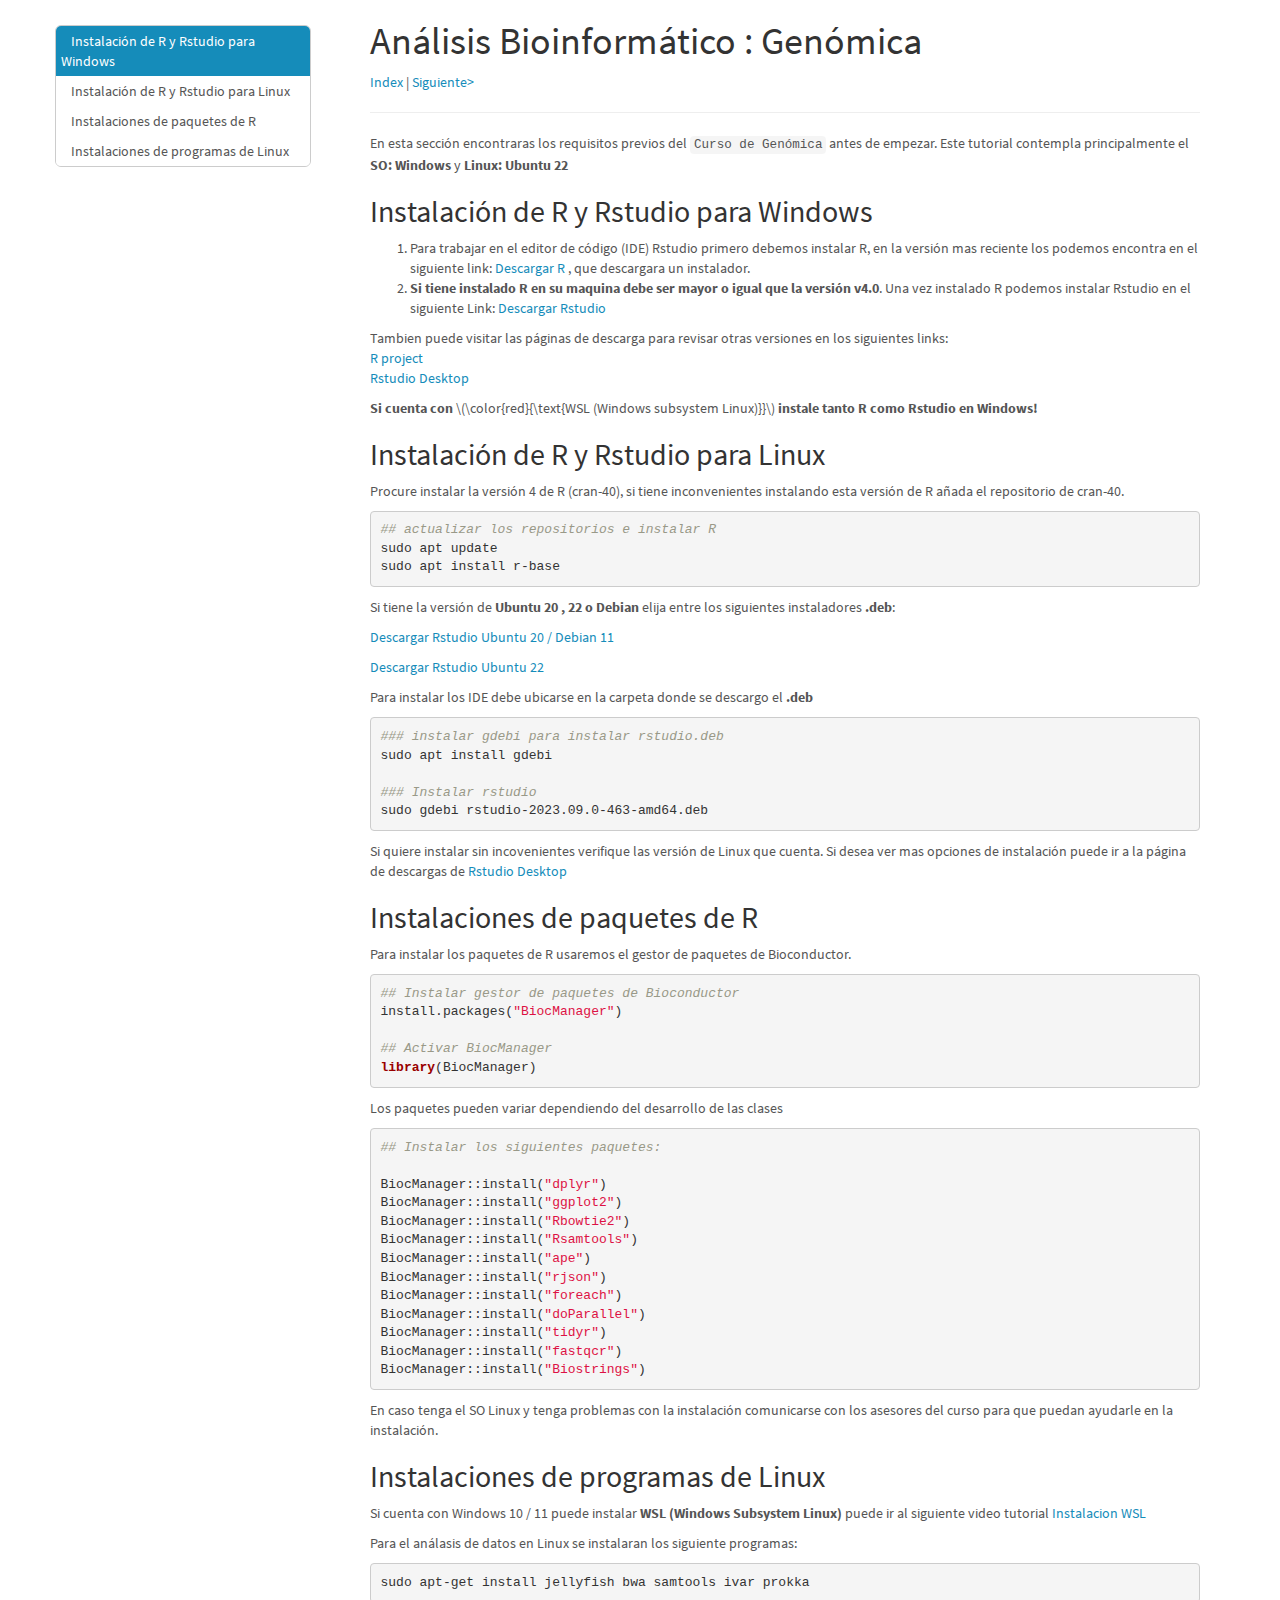
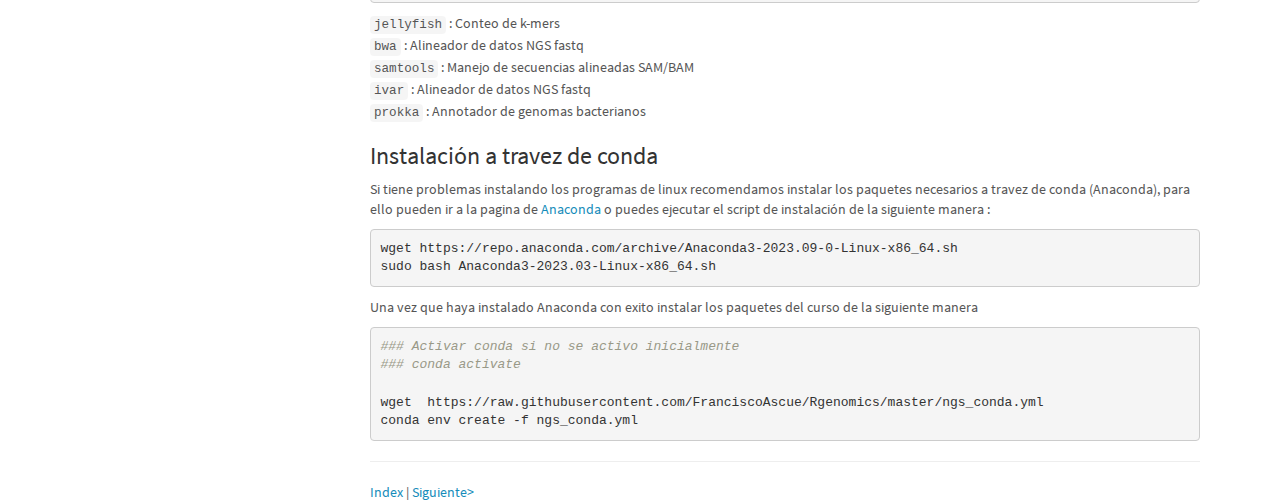
==== index.html @ 848f3425 "Add files via upload" ====
<!DOCTYPE html>

<html>

<head>

<meta charset="utf-8" />
<meta name="generator" content="pandoc" />
<meta http-equiv="X-UA-Compatible" content="IE=EDGE" />




<title>Análisis Bioinformático : Genómica</title>

<script>// Pandoc 2.9 adds attributes on both header and div. We remove the former (to
// be compatible with the behavior of Pandoc < 2.8).
document.addEventListener('DOMContentLoaded', function(e) {
  var hs = document.querySelectorAll("div.section[class*='level'] > :first-child");
  var i, h, a;
  for (i = 0; i < hs.length; i++) {
    h = hs[i];
    if (!/^h[1-6]$/i.test(h.tagName)) continue;  // it should be a header h1-h6
    a = h.attributes;
    while (a.length > 0) h.removeAttribute(a[0].name);
  }
});
</script>
<script>/*! jQuery v3.6.0 | (c) OpenJS Foundation and other contributors | jquery.org/license */
!function(e,t){"use strict";"object"==typeof module&&"object"==typeof module.exports?module.exports=e.document?t(e,!0):function(e){if(!e.document)throw new Error("jQuery requires a window with a document");return t(e)}:t(e)}("undefined"!=typeof window?window:this,function(C,e){"use strict";var t=[],r=Object.getPrototypeOf,s=t.slice,g=t.flat?function(e){return t.flat.call(e)}:function(e){return t.concat.apply([],e)},u=t.push,i=t.indexOf,n={},o=n.toString,v=n.hasOwnProperty,a=v.toString,l=a.call(Object),y={},m=function(e){return"function"==typeof e&&"number"!=typeof e.nodeType&&"function"!=typeof e.item},x=function(e){return null!=e&&e===e.window},E=C.document,c={type:!0,src:!0,nonce:!0,noModule:!0};function b(e,t,n){var r,i,o=(n=n||E).createElement("script");if(o.text=e,t)for(r in c)(i=t[r]||t.getAttribute&&t.getAttribute(r))&&o.setAttribute(r,i);n.head.appendChild(o).parentNode.removeChild(o)}function w(e){return null==e?e+"":"object"==typeof e||"function"==typeof e?n[o.call(e)]||"object":typeof e}var f="3.6.0",S=function(e,t){return new S.fn.init(e,t)};function p(e){var t=!!e&&"length"in e&&e.length,n=w(e);return!m(e)&&!x(e)&&("array"===n||0===t||"number"==typeof t&&0<t&&t-1 in e)}S.fn=S.prototype={jquery:f,constructor:S,length:0,toArray:function(){return s.call(this)},get:function(e){return null==e?s.call(this):e<0?this[e+this.length]:this[e]},pushStack:function(e){var t=S.merge(this.constructor(),e);return t.prevObject=this,t},each:function(e){return S.each(this,e)},map:function(n){return this.pushStack(S.map(this,function(e,t){return n.call(e,t,e)}))},slice:function(){return this.pushStack(s.apply(this,arguments))},first:function(){return this.eq(0)},last:function(){return this.eq(-1)},even:function(){return this.pushStack(S.grep(this,function(e,t){return(t+1)%2}))},odd:function(){return this.pushStack(S.grep(this,function(e,t){return t%2}))},eq:function(e){var t=this.length,n=+e+(e<0?t:0);return this.pushStack(0<=n&&n<t?[this[n]]:[])},end:function(){return this.prevObject||this.constructor()},push:u,sort:t.sort,splice:t.splice},S.extend=S.fn.extend=function(){var e,t,n,r,i,o,a=arguments[0]||{},s=1,u=arguments.length,l=!1;for("boolean"==typeof a&&(l=a,a=arguments[s]||{},s++),"object"==typeof a||m(a)||(a={}),s===u&&(a=this,s--);s<u;s++)if(null!=(e=arguments[s]))for(t in e)r=e[t],"__proto__"!==t&&a!==r&&(l&&r&&(S.isPlainObject(r)||(i=Array.isArray(r)))?(n=a[t],o=i&&!Array.isArray(n)?[]:i||S.isPlainObject(n)?n:{},i=!1,a[t]=S.extend(l,o,r)):void 0!==r&&(a[t]=r));return a},S.extend({expando:"jQuery"+(f+Math.random()).replace(/\D/g,""),isReady:!0,error:function(e){throw new Error(e)},noop:function(){},isPlainObject:function(e){var t,n;return!(!e||"[object Object]"!==o.call(e))&&(!(t=r(e))||"function"==typeof(n=v.call(t,"constructor")&&t.constructor)&&a.call(n)===l)},isEmptyObject:function(e){var t;for(t in e)return!1;return!0},globalEval:function(e,t,n){b(e,{nonce:t&&t.nonce},n)},each:function(e,t){var n,r=0;if(p(e)){for(n=e.length;r<n;r++)if(!1===t.call(e[r],r,e[r]))break}else for(r in e)if(!1===t.call(e[r],r,e[r]))break;return e},makeArray:function(e,t){var n=t||[];return null!=e&&(p(Object(e))?S.merge(n,"string"==typeof e?[e]:e):u.call(n,e)),n},inArray:function(e,t,n){return null==t?-1:i.call(t,e,n)},merge:function(e,t){for(var n=+t.length,r=0,i=e.length;r<n;r++)e[i++]=t[r];return e.length=i,e},grep:function(e,t,n){for(var r=[],i=0,o=e.length,a=!n;i<o;i++)!t(e[i],i)!==a&&r.push(e[i]);return r},map:function(e,t,n){var r,i,o=0,a=[];if(p(e))for(r=e.length;o<r;o++)null!=(i=t(e[o],o,n))&&a.push(i);else for(o in e)null!=(i=t(e[o],o,n))&&a.push(i);return g(a)},guid:1,support:y}),"function"==typeof Symbol&&(S.fn[Symbol.iterator]=t[Symbol.iterator]),S.each("Boolean Number String Function Array Date RegExp Object Error Symbol".split(" "),function(e,t){n["[object "+t+"]"]=t.toLowerCase()});var d=function(n){var e,d,b,o,i,h,f,g,w,u,l,T,C,a,E,v,s,c,y,S="sizzle"+1*new Date,p=n.document,k=0,r=0,m=ue(),x=ue(),A=ue(),N=ue(),j=function(e,t){return e===t&&(l=!0),0},D={}.hasOwnProperty,t=[],q=t.pop,L=t.push,H=t.push,O=t.slice,P=function(e,t){for(var n=0,r=e.length;n<r;n++)if(e[n]===t)return n;return-1},R="checked|selected|async|autofocus|autoplay|controls|defer|disabled|hidden|ismap|loop|multiple|open|readonly|required|scoped",M="[\\x20\\t\\r\\n\\f]",I="(?:\\\\[\\da-fA-F]{1,6}"+M+"?|\\\\[^\\r\\n\\f]|[\\w-]|[^\0-\\x7f])+",W="\\["+M+"*("+I+")(?:"+M+"*([*^$|!~]?=)"+M+"*(?:'((?:\\\\.|[^\\\\'])*)'|\"((?:\\\\.|[^\\\\\"])*)\"|("+I+"))|)"+M+"*\\]",F=":("+I+")(?:\\((('((?:\\\\.|[^\\\\'])*)'|\"((?:\\\\.|[^\\\\\"])*)\")|((?:\\\\.|[^\\\\()[\\]]|"+W+")*)|.*)\\)|)",B=new RegExp(M+"+","g"),$=new RegExp("^"+M+"+|((?:^|[^\\\\])(?:\\\\.)*)"+M+"+$","g"),_=new RegExp("^"+M+"*,"+M+"*"),z=new RegExp("^"+M+"*([>+~]|"+M+")"+M+"*"),U=new RegExp(M+"|>"),X=new RegExp(F),V=new RegExp("^"+I+"$"),G={ID:new RegExp("^#("+I+")"),CLASS:new RegExp("^\\.("+I+")"),TAG:new RegExp("^("+I+"|[*])"),ATTR:new RegExp("^"+W),PSEUDO:new RegExp("^"+F),CHILD:new RegExp("^:(only|first|last|nth|nth-last)-(child|of-type)(?:\\("+M+"*(even|odd|(([+-]|)(\\d*)n|)"+M+"*(?:([+-]|)"+M+"*(\\d+)|))"+M+"*\\)|)","i"),bool:new RegExp("^(?:"+R+")$","i"),needsContext:new RegExp("^"+M+"*[>+~]|:(even|odd|eq|gt|lt|nth|first|last)(?:\\("+M+"*((?:-\\d)?\\d*)"+M+"*\\)|)(?=[^-]|$)","i")},Y=/HTML$/i,Q=/^(?:input|select|textarea|button)$/i,J=/^h\d$/i,K=/^[^{]+\{\s*\[native \w/,Z=/^(?:#([\w-]+)|(\w+)|\.([\w-]+))$/,ee=/[+~]/,te=new RegExp("\\\\[\\da-fA-F]{1,6}"+M+"?|\\\\([^\\r\\n\\f])","g"),ne=function(e,t){var n="0x"+e.slice(1)-65536;return t||(n<0?String.fromCharCode(n+65536):String.fromCharCode(n>>10|55296,1023&n|56320))},re=/([\0-\x1f\x7f]|^-?\d)|^-$|[^\0-\x1f\x7f-\uFFFF\w-]/g,ie=function(e,t){return t?"\0"===e?"\ufffd":e.slice(0,-1)+"\\"+e.charCodeAt(e.length-1).toString(16)+" ":"\\"+e},oe=function(){T()},ae=be(function(e){return!0===e.disabled&&"fieldset"===e.nodeName.toLowerCase()},{dir:"parentNode",next:"legend"});try{H.apply(t=O.call(p.childNodes),p.childNodes),t[p.childNodes.length].nodeType}catch(e){H={apply:t.length?function(e,t){L.apply(e,O.call(t))}:function(e,t){var n=e.length,r=0;while(e[n++]=t[r++]);e.length=n-1}}}function se(t,e,n,r){var i,o,a,s,u,l,c,f=e&&e.ownerDocument,p=e?e.nodeType:9;if(n=n||[],"string"!=typeof t||!t||1!==p&&9!==p&&11!==p)return n;if(!r&&(T(e),e=e||C,E)){if(11!==p&&(u=Z.exec(t)))if(i=u[1]){if(9===p){if(!(a=e.getElementById(i)))return n;if(a.id===i)return n.push(a),n}else if(f&&(a=f.getElementById(i))&&y(e,a)&&a.id===i)return n.push(a),n}else{if(u[2])return H.apply(n,e.getElementsByTagName(t)),n;if((i=u[3])&&d.getElementsByClassName&&e.getElementsByClassName)return H.apply(n,e.getElementsByClassName(i)),n}if(d.qsa&&!N[t+" "]&&(!v||!v.test(t))&&(1!==p||"object"!==e.nodeName.toLowerCase())){if(c=t,f=e,1===p&&(U.test(t)||z.test(t))){(f=ee.test(t)&&ye(e.parentNode)||e)===e&&d.scope||((s=e.getAttribute("id"))?s=s.replace(re,ie):e.setAttribute("id",s=S)),o=(l=h(t)).length;while(o--)l[o]=(s?"#"+s:":scope")+" "+xe(l[o]);c=l.join(",")}try{return H.apply(n,f.querySelectorAll(c)),n}catch(e){N(t,!0)}finally{s===S&&e.removeAttribute("id")}}}return g(t.replace($,"$1"),e,n,r)}function ue(){var r=[];return function e(t,n){return r.push(t+" ")>b.cacheLength&&delete e[r.shift()],e[t+" "]=n}}function le(e){return e[S]=!0,e}function ce(e){var t=C.createElement("fieldset");try{return!!e(t)}catch(e){return!1}finally{t.parentNode&&t.parentNode.removeChild(t),t=null}}function fe(e,t){var n=e.split("|"),r=n.length;while(r--)b.attrHandle[n[r]]=t}function pe(e,t){var n=t&&e,r=n&&1===e.nodeType&&1===t.nodeType&&e.sourceIndex-t.sourceIndex;if(r)return r;if(n)while(n=n.nextSibling)if(n===t)return-1;return e?1:-1}function de(t){return function(e){return"input"===e.nodeName.toLowerCase()&&e.type===t}}function he(n){return function(e){var t=e.nodeName.toLowerCase();return("input"===t||"button"===t)&&e.type===n}}function ge(t){return function(e){return"form"in e?e.parentNode&&!1===e.disabled?"label"in e?"label"in e.parentNode?e.parentNode.disabled===t:e.disabled===t:e.isDisabled===t||e.isDisabled!==!t&&ae(e)===t:e.disabled===t:"label"in e&&e.disabled===t}}function ve(a){return le(function(o){return o=+o,le(function(e,t){var n,r=a([],e.length,o),i=r.length;while(i--)e[n=r[i]]&&(e[n]=!(t[n]=e[n]))})})}function ye(e){return e&&"undefined"!=typeof e.getElementsByTagName&&e}for(e in d=se.support={},i=se.isXML=function(e){var t=e&&e.namespaceURI,n=e&&(e.ownerDocument||e).documentElement;return!Y.test(t||n&&n.nodeName||"HTML")},T=se.setDocument=function(e){var t,n,r=e?e.ownerDocument||e:p;return r!=C&&9===r.nodeType&&r.documentElement&&(a=(C=r).documentElement,E=!i(C),p!=C&&(n=C.defaultView)&&n.top!==n&&(n.addEventListener?n.addEventListener("unload",oe,!1):n.attachEvent&&n.attachEvent("onunload",oe)),d.scope=ce(function(e){return a.appendChild(e).appendChild(C.createElement("div")),"undefined"!=typeof e.querySelectorAll&&!e.querySelectorAll(":scope fieldset div").length}),d.attributes=ce(function(e){return e.className="i",!e.getAttribute("className")}),d.getElementsByTagName=ce(function(e){return e.appendChild(C.createComment("")),!e.getElementsByTagName("*").length}),d.getElementsByClassName=K.test(C.getElementsByClassName),d.getById=ce(function(e){return a.appendChild(e).id=S,!C.getElementsByName||!C.getElementsByName(S).length}),d.getById?(b.filter.ID=function(e){var t=e.replace(te,ne);return function(e){return e.getAttribute("id")===t}},b.find.ID=function(e,t){if("undefined"!=typeof t.getElementById&&E){var n=t.getElementById(e);return n?[n]:[]}}):(b.filter.ID=function(e){var n=e.replace(te,ne);return function(e){var t="undefined"!=typeof e.getAttributeNode&&e.getAttributeNode("id");return t&&t.value===n}},b.find.ID=function(e,t){if("undefined"!=typeof t.getElementById&&E){var n,r,i,o=t.getElementById(e);if(o){if((n=o.getAttributeNode("id"))&&n.value===e)return[o];i=t.getElementsByName(e),r=0;while(o=i[r++])if((n=o.getAttributeNode("id"))&&n.value===e)return[o]}return[]}}),b.find.TAG=d.getElementsByTagName?function(e,t){return"undefined"!=typeof t.getElementsByTagName?t.getElementsByTagName(e):d.qsa?t.querySelectorAll(e):void 0}:function(e,t){var n,r=[],i=0,o=t.getElementsByTagName(e);if("*"===e){while(n=o[i++])1===n.nodeType&&r.push(n);return r}return o},b.find.CLASS=d.getElementsByClassName&&function(e,t){if("undefined"!=typeof t.getElementsByClassName&&E)return t.getElementsByClassName(e)},s=[],v=[],(d.qsa=K.test(C.querySelectorAll))&&(ce(function(e){var t;a.appendChild(e).innerHTML="<a id='"+S+"'></a><select id='"+S+"-\r\\' msallowcapture=''><option selected=''></option></select>",e.querySelectorAll("[msallowcapture^='']").length&&v.push("[*^$]="+M+"*(?:''|\"\")"),e.querySelectorAll("[selected]").length||v.push("\\["+M+"*(?:value|"+R+")"),e.querySelectorAll("[id~="+S+"-]").length||v.push("~="),(t=C.createElement("input")).setAttribute("name",""),e.appendChild(t),e.querySelectorAll("[name='']").length||v.push("\\["+M+"*name"+M+"*="+M+"*(?:''|\"\")"),e.querySelectorAll(":checked").length||v.push(":checked"),e.querySelectorAll("a#"+S+"+*").length||v.push(".#.+[+~]"),e.querySelectorAll("\\\f"),v.push("[\\r\\n\\f]")}),ce(function(e){e.innerHTML="<a href='' disabled='disabled'></a><select disabled='disabled'><option/></select>";var t=C.createElement("input");t.setAttribute("type","hidden"),e.appendChild(t).setAttribute("name","D"),e.querySelectorAll("[name=d]").length&&v.push("name"+M+"*[*^$|!~]?="),2!==e.querySelectorAll(":enabled").length&&v.push(":enabled",":disabled"),a.appendChild(e).disabled=!0,2!==e.querySelectorAll(":disabled").length&&v.push(":enabled",":disabled"),e.querySelectorAll("*,:x"),v.push(",.*:")})),(d.matchesSelector=K.test(c=a.matches||a.webkitMatchesSelector||a.mozMatchesSelector||a.oMatchesSelector||a.msMatchesSelector))&&ce(function(e){d.disconnectedMatch=c.call(e,"*"),c.call(e,"[s!='']:x"),s.push("!=",F)}),v=v.length&&new RegExp(v.join("|")),s=s.length&&new RegExp(s.join("|")),t=K.test(a.compareDocumentPosition),y=t||K.test(a.contains)?function(e,t){var n=9===e.nodeType?e.documentElement:e,r=t&&t.parentNode;return e===r||!(!r||1!==r.nodeType||!(n.contains?n.contains(r):e.compareDocumentPosition&&16&e.compareDocumentPosition(r)))}:function(e,t){if(t)while(t=t.parentNode)if(t===e)return!0;return!1},j=t?function(e,t){if(e===t)return l=!0,0;var n=!e.compareDocumentPosition-!t.compareDocumentPosition;return n||(1&(n=(e.ownerDocument||e)==(t.ownerDocument||t)?e.compareDocumentPosition(t):1)||!d.sortDetached&&t.compareDocumentPosition(e)===n?e==C||e.ownerDocument==p&&y(p,e)?-1:t==C||t.ownerDocument==p&&y(p,t)?1:u?P(u,e)-P(u,t):0:4&n?-1:1)}:function(e,t){if(e===t)return l=!0,0;var n,r=0,i=e.parentNode,o=t.parentNode,a=[e],s=[t];if(!i||!o)return e==C?-1:t==C?1:i?-1:o?1:u?P(u,e)-P(u,t):0;if(i===o)return pe(e,t);n=e;while(n=n.parentNode)a.unshift(n);n=t;while(n=n.parentNode)s.unshift(n);while(a[r]===s[r])r++;return r?pe(a[r],s[r]):a[r]==p?-1:s[r]==p?1:0}),C},se.matches=function(e,t){return se(e,null,null,t)},se.matchesSelector=function(e,t){if(T(e),d.matchesSelector&&E&&!N[t+" "]&&(!s||!s.test(t))&&(!v||!v.test(t)))try{var n=c.call(e,t);if(n||d.disconnectedMatch||e.document&&11!==e.document.nodeType)return n}catch(e){N(t,!0)}return 0<se(t,C,null,[e]).length},se.contains=function(e,t){return(e.ownerDocument||e)!=C&&T(e),y(e,t)},se.attr=function(e,t){(e.ownerDocument||e)!=C&&T(e);var n=b.attrHandle[t.toLowerCase()],r=n&&D.call(b.attrHandle,t.toLowerCase())?n(e,t,!E):void 0;return void 0!==r?r:d.attributes||!E?e.getAttribute(t):(r=e.getAttributeNode(t))&&r.specified?r.value:null},se.escape=function(e){return(e+"").replace(re,ie)},se.error=function(e){throw new Error("Syntax error, unrecognized expression: "+e)},se.uniqueSort=function(e){var t,n=[],r=0,i=0;if(l=!d.detectDuplicates,u=!d.sortStable&&e.slice(0),e.sort(j),l){while(t=e[i++])t===e[i]&&(r=n.push(i));while(r--)e.splice(n[r],1)}return u=null,e},o=se.getText=function(e){var t,n="",r=0,i=e.nodeType;if(i){if(1===i||9===i||11===i){if("string"==typeof e.textContent)return e.textContent;for(e=e.firstChild;e;e=e.nextSibling)n+=o(e)}else if(3===i||4===i)return e.nodeValue}else while(t=e[r++])n+=o(t);return n},(b=se.selectors={cacheLength:50,createPseudo:le,match:G,attrHandle:{},find:{},relative:{">":{dir:"parentNode",first:!0}," ":{dir:"parentNode"},"+":{dir:"previousSibling",first:!0},"~":{dir:"previousSibling"}},preFilter:{ATTR:function(e){return e[1]=e[1].replace(te,ne),e[3]=(e[3]||e[4]||e[5]||"").replace(te,ne),"~="===e[2]&&(e[3]=" "+e[3]+" "),e.slice(0,4)},CHILD:function(e){return e[1]=e[1].toLowerCase(),"nth"===e[1].slice(0,3)?(e[3]||se.error(e[0]),e[4]=+(e[4]?e[5]+(e[6]||1):2*("even"===e[3]||"odd"===e[3])),e[5]=+(e[7]+e[8]||"odd"===e[3])):e[3]&&se.error(e[0]),e},PSEUDO:function(e){var t,n=!e[6]&&e[2];return G.CHILD.test(e[0])?null:(e[3]?e[2]=e[4]||e[5]||"":n&&X.test(n)&&(t=h(n,!0))&&(t=n.indexOf(")",n.length-t)-n.length)&&(e[0]=e[0].slice(0,t),e[2]=n.slice(0,t)),e.slice(0,3))}},filter:{TAG:function(e){var t=e.replace(te,ne).toLowerCase();return"*"===e?function(){return!0}:function(e){return e.nodeName&&e.nodeName.toLowerCase()===t}},CLASS:function(e){var t=m[e+" "];return t||(t=new RegExp("(^|"+M+")"+e+"("+M+"|$)"))&&m(e,function(e){return t.test("string"==typeof e.className&&e.className||"undefined"!=typeof e.getAttribute&&e.getAttribute("class")||"")})},ATTR:function(n,r,i){return function(e){var t=se.attr(e,n);return null==t?"!="===r:!r||(t+="","="===r?t===i:"!="===r?t!==i:"^="===r?i&&0===t.indexOf(i):"*="===r?i&&-1<t.indexOf(i):"$="===r?i&&t.slice(-i.length)===i:"~="===r?-1<(" "+t.replace(B," ")+" ").indexOf(i):"|="===r&&(t===i||t.slice(0,i.length+1)===i+"-"))}},CHILD:function(h,e,t,g,v){var y="nth"!==h.slice(0,3),m="last"!==h.slice(-4),x="of-type"===e;return 1===g&&0===v?function(e){return!!e.parentNode}:function(e,t,n){var r,i,o,a,s,u,l=y!==m?"nextSibling":"previousSibling",c=e.parentNode,f=x&&e.nodeName.toLowerCase(),p=!n&&!x,d=!1;if(c){if(y){while(l){a=e;while(a=a[l])if(x?a.nodeName.toLowerCase()===f:1===a.nodeType)return!1;u=l="only"===h&&!u&&"nextSibling"}return!0}if(u=[m?c.firstChild:c.lastChild],m&&p){d=(s=(r=(i=(o=(a=c)[S]||(a[S]={}))[a.uniqueID]||(o[a.uniqueID]={}))[h]||[])[0]===k&&r[1])&&r[2],a=s&&c.childNodes[s];while(a=++s&&a&&a[l]||(d=s=0)||u.pop())if(1===a.nodeType&&++d&&a===e){i[h]=[k,s,d];break}}else if(p&&(d=s=(r=(i=(o=(a=e)[S]||(a[S]={}))[a.uniqueID]||(o[a.uniqueID]={}))[h]||[])[0]===k&&r[1]),!1===d)while(a=++s&&a&&a[l]||(d=s=0)||u.pop())if((x?a.nodeName.toLowerCase()===f:1===a.nodeType)&&++d&&(p&&((i=(o=a[S]||(a[S]={}))[a.uniqueID]||(o[a.uniqueID]={}))[h]=[k,d]),a===e))break;return(d-=v)===g||d%g==0&&0<=d/g}}},PSEUDO:function(e,o){var t,a=b.pseudos[e]||b.setFilters[e.toLowerCase()]||se.error("unsupported pseudo: "+e);return a[S]?a(o):1<a.length?(t=[e,e,"",o],b.setFilters.hasOwnProperty(e.toLowerCase())?le(function(e,t){var n,r=a(e,o),i=r.length;while(i--)e[n=P(e,r[i])]=!(t[n]=r[i])}):function(e){return a(e,0,t)}):a}},pseudos:{not:le(function(e){var r=[],i=[],s=f(e.replace($,"$1"));return s[S]?le(function(e,t,n,r){var i,o=s(e,null,r,[]),a=e.length;while(a--)(i=o[a])&&(e[a]=!(t[a]=i))}):function(e,t,n){return r[0]=e,s(r,null,n,i),r[0]=null,!i.pop()}}),has:le(function(t){return function(e){return 0<se(t,e).length}}),contains:le(function(t){return t=t.replace(te,ne),function(e){return-1<(e.textContent||o(e)).indexOf(t)}}),lang:le(function(n){return V.test(n||"")||se.error("unsupported lang: "+n),n=n.replace(te,ne).toLowerCase(),function(e){var t;do{if(t=E?e.lang:e.getAttribute("xml:lang")||e.getAttribute("lang"))return(t=t.toLowerCase())===n||0===t.indexOf(n+"-")}while((e=e.parentNode)&&1===e.nodeType);return!1}}),target:function(e){var t=n.location&&n.location.hash;return t&&t.slice(1)===e.id},root:function(e){return e===a},focus:function(e){return e===C.activeElement&&(!C.hasFocus||C.hasFocus())&&!!(e.type||e.href||~e.tabIndex)},enabled:ge(!1),disabled:ge(!0),checked:function(e){var t=e.nodeName.toLowerCase();return"input"===t&&!!e.checked||"option"===t&&!!e.selected},selected:function(e){return e.parentNode&&e.parentNode.selectedIndex,!0===e.selected},empty:function(e){for(e=e.firstChild;e;e=e.nextSibling)if(e.nodeType<6)return!1;return!0},parent:function(e){return!b.pseudos.empty(e)},header:function(e){return J.test(e.nodeName)},input:function(e){return Q.test(e.nodeName)},button:function(e){var t=e.nodeName.toLowerCase();return"input"===t&&"button"===e.type||"button"===t},text:function(e){var t;return"input"===e.nodeName.toLowerCase()&&"text"===e.type&&(null==(t=e.getAttribute("type"))||"text"===t.toLowerCase())},first:ve(function(){return[0]}),last:ve(function(e,t){return[t-1]}),eq:ve(function(e,t,n){return[n<0?n+t:n]}),even:ve(function(e,t){for(var n=0;n<t;n+=2)e.push(n);return e}),odd:ve(function(e,t){for(var n=1;n<t;n+=2)e.push(n);return e}),lt:ve(function(e,t,n){for(var r=n<0?n+t:t<n?t:n;0<=--r;)e.push(r);return e}),gt:ve(function(e,t,n){for(var r=n<0?n+t:n;++r<t;)e.push(r);return e})}}).pseudos.nth=b.pseudos.eq,{radio:!0,checkbox:!0,file:!0,password:!0,image:!0})b.pseudos[e]=de(e);for(e in{submit:!0,reset:!0})b.pseudos[e]=he(e);function me(){}function xe(e){for(var t=0,n=e.length,r="";t<n;t++)r+=e[t].value;return r}function be(s,e,t){var u=e.dir,l=e.next,c=l||u,f=t&&"parentNode"===c,p=r++;return e.first?function(e,t,n){while(e=e[u])if(1===e.nodeType||f)return s(e,t,n);return!1}:function(e,t,n){var r,i,o,a=[k,p];if(n){while(e=e[u])if((1===e.nodeType||f)&&s(e,t,n))return!0}else while(e=e[u])if(1===e.nodeType||f)if(i=(o=e[S]||(e[S]={}))[e.uniqueID]||(o[e.uniqueID]={}),l&&l===e.nodeName.toLowerCase())e=e[u]||e;else{if((r=i[c])&&r[0]===k&&r[1]===p)return a[2]=r[2];if((i[c]=a)[2]=s(e,t,n))return!0}return!1}}function we(i){return 1<i.length?function(e,t,n){var r=i.length;while(r--)if(!i[r](e,t,n))return!1;return!0}:i[0]}function Te(e,t,n,r,i){for(var o,a=[],s=0,u=e.length,l=null!=t;s<u;s++)(o=e[s])&&(n&&!n(o,r,i)||(a.push(o),l&&t.push(s)));return a}function Ce(d,h,g,v,y,e){return v&&!v[S]&&(v=Ce(v)),y&&!y[S]&&(y=Ce(y,e)),le(function(e,t,n,r){var i,o,a,s=[],u=[],l=t.length,c=e||function(e,t,n){for(var r=0,i=t.length;r<i;r++)se(e,t[r],n);return n}(h||"*",n.nodeType?[n]:n,[]),f=!d||!e&&h?c:Te(c,s,d,n,r),p=g?y||(e?d:l||v)?[]:t:f;if(g&&g(f,p,n,r),v){i=Te(p,u),v(i,[],n,r),o=i.length;while(o--)(a=i[o])&&(p[u[o]]=!(f[u[o]]=a))}if(e){if(y||d){if(y){i=[],o=p.length;while(o--)(a=p[o])&&i.push(f[o]=a);y(null,p=[],i,r)}o=p.length;while(o--)(a=p[o])&&-1<(i=y?P(e,a):s[o])&&(e[i]=!(t[i]=a))}}else p=Te(p===t?p.splice(l,p.length):p),y?y(null,t,p,r):H.apply(t,p)})}function Ee(e){for(var i,t,n,r=e.length,o=b.relative[e[0].type],a=o||b.relative[" "],s=o?1:0,u=be(function(e){return e===i},a,!0),l=be(function(e){return-1<P(i,e)},a,!0),c=[function(e,t,n){var r=!o&&(n||t!==w)||((i=t).nodeType?u(e,t,n):l(e,t,n));return i=null,r}];s<r;s++)if(t=b.relative[e[s].type])c=[be(we(c),t)];else{if((t=b.filter[e[s].type].apply(null,e[s].matches))[S]){for(n=++s;n<r;n++)if(b.relative[e[n].type])break;return Ce(1<s&&we(c),1<s&&xe(e.slice(0,s-1).concat({value:" "===e[s-2].type?"*":""})).replace($,"$1"),t,s<n&&Ee(e.slice(s,n)),n<r&&Ee(e=e.slice(n)),n<r&&xe(e))}c.push(t)}return we(c)}return me.prototype=b.filters=b.pseudos,b.setFilters=new me,h=se.tokenize=function(e,t){var n,r,i,o,a,s,u,l=x[e+" "];if(l)return t?0:l.slice(0);a=e,s=[],u=b.preFilter;while(a){for(o in n&&!(r=_.exec(a))||(r&&(a=a.slice(r[0].length)||a),s.push(i=[])),n=!1,(r=z.exec(a))&&(n=r.shift(),i.push({value:n,type:r[0].replace($," ")}),a=a.slice(n.length)),b.filter)!(r=G[o].exec(a))||u[o]&&!(r=u[o](r))||(n=r.shift(),i.push({value:n,type:o,matches:r}),a=a.slice(n.length));if(!n)break}return t?a.length:a?se.error(e):x(e,s).slice(0)},f=se.compile=function(e,t){var n,v,y,m,x,r,i=[],o=[],a=A[e+" "];if(!a){t||(t=h(e)),n=t.length;while(n--)(a=Ee(t[n]))[S]?i.push(a):o.push(a);(a=A(e,(v=o,m=0<(y=i).length,x=0<v.length,r=function(e,t,n,r,i){var o,a,s,u=0,l="0",c=e&&[],f=[],p=w,d=e||x&&b.find.TAG("*",i),h=k+=null==p?1:Math.random()||.1,g=d.length;for(i&&(w=t==C||t||i);l!==g&&null!=(o=d[l]);l++){if(x&&o){a=0,t||o.ownerDocument==C||(T(o),n=!E);while(s=v[a++])if(s(o,t||C,n)){r.push(o);break}i&&(k=h)}m&&((o=!s&&o)&&u--,e&&c.push(o))}if(u+=l,m&&l!==u){a=0;while(s=y[a++])s(c,f,t,n);if(e){if(0<u)while(l--)c[l]||f[l]||(f[l]=q.call(r));f=Te(f)}H.apply(r,f),i&&!e&&0<f.length&&1<u+y.length&&se.uniqueSort(r)}return i&&(k=h,w=p),c},m?le(r):r))).selector=e}return a},g=se.select=function(e,t,n,r){var i,o,a,s,u,l="function"==typeof e&&e,c=!r&&h(e=l.selector||e);if(n=n||[],1===c.length){if(2<(o=c[0]=c[0].slice(0)).length&&"ID"===(a=o[0]).type&&9===t.nodeType&&E&&b.relative[o[1].type]){if(!(t=(b.find.ID(a.matches[0].replace(te,ne),t)||[])[0]))return n;l&&(t=t.parentNode),e=e.slice(o.shift().value.length)}i=G.needsContext.test(e)?0:o.length;while(i--){if(a=o[i],b.relative[s=a.type])break;if((u=b.find[s])&&(r=u(a.matches[0].replace(te,ne),ee.test(o[0].type)&&ye(t.parentNode)||t))){if(o.splice(i,1),!(e=r.length&&xe(o)))return H.apply(n,r),n;break}}}return(l||f(e,c))(r,t,!E,n,!t||ee.test(e)&&ye(t.parentNode)||t),n},d.sortStable=S.split("").sort(j).join("")===S,d.detectDuplicates=!!l,T(),d.sortDetached=ce(function(e){return 1&e.compareDocumentPosition(C.createElement("fieldset"))}),ce(function(e){return e.innerHTML="<a href='#'></a>","#"===e.firstChild.getAttribute("href")})||fe("type|href|height|width",function(e,t,n){if(!n)return e.getAttribute(t,"type"===t.toLowerCase()?1:2)}),d.attributes&&ce(function(e){return e.innerHTML="<input/>",e.firstChild.setAttribute("value",""),""===e.firstChild.getAttribute("value")})||fe("value",function(e,t,n){if(!n&&"input"===e.nodeName.toLowerCase())return e.defaultValue}),ce(function(e){return null==e.getAttribute("disabled")})||fe(R,function(e,t,n){var r;if(!n)return!0===e[t]?t.toLowerCase():(r=e.getAttributeNode(t))&&r.specified?r.value:null}),se}(C);S.find=d,S.expr=d.selectors,S.expr[":"]=S.expr.pseudos,S.uniqueSort=S.unique=d.uniqueSort,S.text=d.getText,S.isXMLDoc=d.isXML,S.contains=d.contains,S.escapeSelector=d.escape;var h=function(e,t,n){var r=[],i=void 0!==n;while((e=e[t])&&9!==e.nodeType)if(1===e.nodeType){if(i&&S(e).is(n))break;r.push(e)}return r},T=function(e,t){for(var n=[];e;e=e.nextSibling)1===e.nodeType&&e!==t&&n.push(e);return n},k=S.expr.match.needsContext;function A(e,t){return e.nodeName&&e.nodeName.toLowerCase()===t.toLowerCase()}var N=/^<([a-z][^\/\0>:\x20\t\r\n\f]*)[\x20\t\r\n\f]*\/?>(?:<\/\1>|)$/i;function j(e,n,r){return m(n)?S.grep(e,function(e,t){return!!n.call(e,t,e)!==r}):n.nodeType?S.grep(e,function(e){return e===n!==r}):"string"!=typeof n?S.grep(e,function(e){return-1<i.call(n,e)!==r}):S.filter(n,e,r)}S.filter=function(e,t,n){var r=t[0];return n&&(e=":not("+e+")"),1===t.length&&1===r.nodeType?S.find.matchesSelector(r,e)?[r]:[]:S.find.matches(e,S.grep(t,function(e){return 1===e.nodeType}))},S.fn.extend({find:function(e){var t,n,r=this.length,i=this;if("string"!=typeof e)return this.pushStack(S(e).filter(function(){for(t=0;t<r;t++)if(S.contains(i[t],this))return!0}));for(n=this.pushStack([]),t=0;t<r;t++)S.find(e,i[t],n);return 1<r?S.uniqueSort(n):n},filter:function(e){return this.pushStack(j(this,e||[],!1))},not:function(e){return this.pushStack(j(this,e||[],!0))},is:function(e){return!!j(this,"string"==typeof e&&k.test(e)?S(e):e||[],!1).length}});var D,q=/^(?:\s*(<[\w\W]+>)[^>]*|#([\w-]+))$/;(S.fn.init=function(e,t,n){var r,i;if(!e)return this;if(n=n||D,"string"==typeof e){if(!(r="<"===e[0]&&">"===e[e.length-1]&&3<=e.length?[null,e,null]:q.exec(e))||!r[1]&&t)return!t||t.jquery?(t||n).find(e):this.constructor(t).find(e);if(r[1]){if(t=t instanceof S?t[0]:t,S.merge(this,S.parseHTML(r[1],t&&t.nodeType?t.ownerDocument||t:E,!0)),N.test(r[1])&&S.isPlainObject(t))for(r in t)m(this[r])?this[r](t[r]):this.attr(r,t[r]);return this}return(i=E.getElementById(r[2]))&&(this[0]=i,this.length=1),this}return e.nodeType?(this[0]=e,this.length=1,this):m(e)?void 0!==n.ready?n.ready(e):e(S):S.makeArray(e,this)}).prototype=S.fn,D=S(E);var L=/^(?:parents|prev(?:Until|All))/,H={children:!0,contents:!0,next:!0,prev:!0};function O(e,t){while((e=e[t])&&1!==e.nodeType);return e}S.fn.extend({has:function(e){var t=S(e,this),n=t.length;return this.filter(function(){for(var e=0;e<n;e++)if(S.contains(this,t[e]))return!0})},closest:function(e,t){var n,r=0,i=this.length,o=[],a="string"!=typeof e&&S(e);if(!k.test(e))for(;r<i;r++)for(n=this[r];n&&n!==t;n=n.parentNode)if(n.nodeType<11&&(a?-1<a.index(n):1===n.nodeType&&S.find.matchesSelector(n,e))){o.push(n);break}return this.pushStack(1<o.length?S.uniqueSort(o):o)},index:function(e){return e?"string"==typeof e?i.call(S(e),this[0]):i.call(this,e.jquery?e[0]:e):this[0]&&this[0].parentNode?this.first().prevAll().length:-1},add:function(e,t){return this.pushStack(S.uniqueSort(S.merge(this.get(),S(e,t))))},addBack:function(e){return this.add(null==e?this.prevObject:this.prevObject.filter(e))}}),S.each({parent:function(e){var t=e.parentNode;return t&&11!==t.nodeType?t:null},parents:function(e){return h(e,"parentNode")},parentsUntil:function(e,t,n){return h(e,"parentNode",n)},next:function(e){return O(e,"nextSibling")},prev:function(e){return O(e,"previousSibling")},nextAll:function(e){return h(e,"nextSibling")},prevAll:function(e){return h(e,"previousSibling")},nextUntil:function(e,t,n){return h(e,"nextSibling",n)},prevUntil:function(e,t,n){return h(e,"previousSibling",n)},siblings:function(e){return T((e.parentNode||{}).firstChild,e)},children:function(e){return T(e.firstChild)},contents:function(e){return null!=e.contentDocument&&r(e.contentDocument)?e.contentDocument:(A(e,"template")&&(e=e.content||e),S.merge([],e.childNodes))}},function(r,i){S.fn[r]=function(e,t){var n=S.map(this,i,e);return"Until"!==r.slice(-5)&&(t=e),t&&"string"==typeof t&&(n=S.filter(t,n)),1<this.length&&(H[r]||S.uniqueSort(n),L.test(r)&&n.reverse()),this.pushStack(n)}});var P=/[^\x20\t\r\n\f]+/g;function R(e){return e}function M(e){throw e}function I(e,t,n,r){var i;try{e&&m(i=e.promise)?i.call(e).done(t).fail(n):e&&m(i=e.then)?i.call(e,t,n):t.apply(void 0,[e].slice(r))}catch(e){n.apply(void 0,[e])}}S.Callbacks=function(r){var e,n;r="string"==typeof r?(e=r,n={},S.each(e.match(P)||[],function(e,t){n[t]=!0}),n):S.extend({},r);var i,t,o,a,s=[],u=[],l=-1,c=function(){for(a=a||r.once,o=i=!0;u.length;l=-1){t=u.shift();while(++l<s.length)!1===s[l].apply(t[0],t[1])&&r.stopOnFalse&&(l=s.length,t=!1)}r.memory||(t=!1),i=!1,a&&(s=t?[]:"")},f={add:function(){return s&&(t&&!i&&(l=s.length-1,u.push(t)),function n(e){S.each(e,function(e,t){m(t)?r.unique&&f.has(t)||s.push(t):t&&t.length&&"string"!==w(t)&&n(t)})}(arguments),t&&!i&&c()),this},remove:function(){return S.each(arguments,function(e,t){var n;while(-1<(n=S.inArray(t,s,n)))s.splice(n,1),n<=l&&l--}),this},has:function(e){return e?-1<S.inArray(e,s):0<s.length},empty:function(){return s&&(s=[]),this},disable:function(){return a=u=[],s=t="",this},disabled:function(){return!s},lock:function(){return a=u=[],t||i||(s=t=""),this},locked:function(){return!!a},fireWith:function(e,t){return a||(t=[e,(t=t||[]).slice?t.slice():t],u.push(t),i||c()),this},fire:function(){return f.fireWith(this,arguments),this},fired:function(){return!!o}};return f},S.extend({Deferred:function(e){var o=[["notify","progress",S.Callbacks("memory"),S.Callbacks("memory"),2],["resolve","done",S.Callbacks("once memory"),S.Callbacks("once memory"),0,"resolved"],["reject","fail",S.Callbacks("once memory"),S.Callbacks("once memory"),1,"rejected"]],i="pending",a={state:function(){return i},always:function(){return s.done(arguments).fail(arguments),this},"catch":function(e){return a.then(null,e)},pipe:function(){var i=arguments;return S.Deferred(function(r){S.each(o,function(e,t){var n=m(i[t[4]])&&i[t[4]];s[t[1]](function(){var e=n&&n.apply(this,arguments);e&&m(e.promise)?e.promise().progress(r.notify).done(r.resolve).fail(r.reject):r[t[0]+"With"](this,n?[e]:arguments)})}),i=null}).promise()},then:function(t,n,r){var u=0;function l(i,o,a,s){return function(){var n=this,r=arguments,e=function(){var e,t;if(!(i<u)){if((e=a.apply(n,r))===o.promise())throw new TypeError("Thenable self-resolution");t=e&&("object"==typeof e||"function"==typeof e)&&e.then,m(t)?s?t.call(e,l(u,o,R,s),l(u,o,M,s)):(u++,t.call(e,l(u,o,R,s),l(u,o,M,s),l(u,o,R,o.notifyWith))):(a!==R&&(n=void 0,r=[e]),(s||o.resolveWith)(n,r))}},t=s?e:function(){try{e()}catch(e){S.Deferred.exceptionHook&&S.Deferred.exceptionHook(e,t.stackTrace),u<=i+1&&(a!==M&&(n=void 0,r=[e]),o.rejectWith(n,r))}};i?t():(S.Deferred.getStackHook&&(t.stackTrace=S.Deferred.getStackHook()),C.setTimeout(t))}}return S.Deferred(function(e){o[0][3].add(l(0,e,m(r)?r:R,e.notifyWith)),o[1][3].add(l(0,e,m(t)?t:R)),o[2][3].add(l(0,e,m(n)?n:M))}).promise()},promise:function(e){return null!=e?S.extend(e,a):a}},s={};return S.each(o,function(e,t){var n=t[2],r=t[5];a[t[1]]=n.add,r&&n.add(function(){i=r},o[3-e][2].disable,o[3-e][3].disable,o[0][2].lock,o[0][3].lock),n.add(t[3].fire),s[t[0]]=function(){return s[t[0]+"With"](this===s?void 0:this,arguments),this},s[t[0]+"With"]=n.fireWith}),a.promise(s),e&&e.call(s,s),s},when:function(e){var n=arguments.length,t=n,r=Array(t),i=s.call(arguments),o=S.Deferred(),a=function(t){return function(e){r[t]=this,i[t]=1<arguments.length?s.call(arguments):e,--n||o.resolveWith(r,i)}};if(n<=1&&(I(e,o.done(a(t)).resolve,o.reject,!n),"pending"===o.state()||m(i[t]&&i[t].then)))return o.then();while(t--)I(i[t],a(t),o.reject);return o.promise()}});var W=/^(Eval|Internal|Range|Reference|Syntax|Type|URI)Error$/;S.Deferred.exceptionHook=function(e,t){C.console&&C.console.warn&&e&&W.test(e.name)&&C.console.warn("jQuery.Deferred exception: "+e.message,e.stack,t)},S.readyException=function(e){C.setTimeout(function(){throw e})};var F=S.Deferred();function B(){E.removeEventListener("DOMContentLoaded",B),C.removeEventListener("load",B),S.ready()}S.fn.ready=function(e){return F.then(e)["catch"](function(e){S.readyException(e)}),this},S.extend({isReady:!1,readyWait:1,ready:function(e){(!0===e?--S.readyWait:S.isReady)||(S.isReady=!0)!==e&&0<--S.readyWait||F.resolveWith(E,[S])}}),S.ready.then=F.then,"complete"===E.readyState||"loading"!==E.readyState&&!E.documentElement.doScroll?C.setTimeout(S.ready):(E.addEventListener("DOMContentLoaded",B),C.addEventListener("load",B));var $=function(e,t,n,r,i,o,a){var s=0,u=e.length,l=null==n;if("object"===w(n))for(s in i=!0,n)$(e,t,s,n[s],!0,o,a);else if(void 0!==r&&(i=!0,m(r)||(a=!0),l&&(a?(t.call(e,r),t=null):(l=t,t=function(e,t,n){return l.call(S(e),n)})),t))for(;s<u;s++)t(e[s],n,a?r:r.call(e[s],s,t(e[s],n)));return i?e:l?t.call(e):u?t(e[0],n):o},_=/^-ms-/,z=/-([a-z])/g;function U(e,t){return t.toUpperCase()}function X(e){return e.replace(_,"ms-").replace(z,U)}var V=function(e){return 1===e.nodeType||9===e.nodeType||!+e.nodeType};function G(){this.expando=S.expando+G.uid++}G.uid=1,G.prototype={cache:function(e){var t=e[this.expando];return t||(t={},V(e)&&(e.nodeType?e[this.expando]=t:Object.defineProperty(e,this.expando,{value:t,configurable:!0}))),t},set:function(e,t,n){var r,i=this.cache(e);if("string"==typeof t)i[X(t)]=n;else for(r in t)i[X(r)]=t[r];return i},get:function(e,t){return void 0===t?this.cache(e):e[this.expando]&&e[this.expando][X(t)]},access:function(e,t,n){return void 0===t||t&&"string"==typeof t&&void 0===n?this.get(e,t):(this.set(e,t,n),void 0!==n?n:t)},remove:function(e,t){var n,r=e[this.expando];if(void 0!==r){if(void 0!==t){n=(t=Array.isArray(t)?t.map(X):(t=X(t))in r?[t]:t.match(P)||[]).length;while(n--)delete r[t[n]]}(void 0===t||S.isEmptyObject(r))&&(e.nodeType?e[this.expando]=void 0:delete e[this.expando])}},hasData:function(e){var t=e[this.expando];return void 0!==t&&!S.isEmptyObject(t)}};var Y=new G,Q=new G,J=/^(?:\{[\w\W]*\}|\[[\w\W]*\])$/,K=/[A-Z]/g;function Z(e,t,n){var r,i;if(void 0===n&&1===e.nodeType)if(r="data-"+t.replace(K,"-$&").toLowerCase(),"string"==typeof(n=e.getAttribute(r))){try{n="true"===(i=n)||"false"!==i&&("null"===i?null:i===+i+""?+i:J.test(i)?JSON.parse(i):i)}catch(e){}Q.set(e,t,n)}else n=void 0;return n}S.extend({hasData:function(e){return Q.hasData(e)||Y.hasData(e)},data:function(e,t,n){return Q.access(e,t,n)},removeData:function(e,t){Q.remove(e,t)},_data:function(e,t,n){return Y.access(e,t,n)},_removeData:function(e,t){Y.remove(e,t)}}),S.fn.extend({data:function(n,e){var t,r,i,o=this[0],a=o&&o.attributes;if(void 0===n){if(this.length&&(i=Q.get(o),1===o.nodeType&&!Y.get(o,"hasDataAttrs"))){t=a.length;while(t--)a[t]&&0===(r=a[t].name).indexOf("data-")&&(r=X(r.slice(5)),Z(o,r,i[r]));Y.set(o,"hasDataAttrs",!0)}return i}return"object"==typeof n?this.each(function(){Q.set(this,n)}):$(this,function(e){var t;if(o&&void 0===e)return void 0!==(t=Q.get(o,n))?t:void 0!==(t=Z(o,n))?t:void 0;this.each(function(){Q.set(this,n,e)})},null,e,1<arguments.length,null,!0)},removeData:function(e){return this.each(function(){Q.remove(this,e)})}}),S.extend({queue:function(e,t,n){var r;if(e)return t=(t||"fx")+"queue",r=Y.get(e,t),n&&(!r||Array.isArray(n)?r=Y.access(e,t,S.makeArray(n)):r.push(n)),r||[]},dequeue:function(e,t){t=t||"fx";var n=S.queue(e,t),r=n.length,i=n.shift(),o=S._queueHooks(e,t);"inprogress"===i&&(i=n.shift(),r--),i&&("fx"===t&&n.unshift("inprogress"),delete o.stop,i.call(e,function(){S.dequeue(e,t)},o)),!r&&o&&o.empty.fire()},_queueHooks:function(e,t){var n=t+"queueHooks";return Y.get(e,n)||Y.access(e,n,{empty:S.Callbacks("once memory").add(function(){Y.remove(e,[t+"queue",n])})})}}),S.fn.extend({queue:function(t,n){var e=2;return"string"!=typeof t&&(n=t,t="fx",e--),arguments.length<e?S.queue(this[0],t):void 0===n?this:this.each(function(){var e=S.queue(this,t,n);S._queueHooks(this,t),"fx"===t&&"inprogress"!==e[0]&&S.dequeue(this,t)})},dequeue:function(e){return this.each(function(){S.dequeue(this,e)})},clearQueue:function(e){return this.queue(e||"fx",[])},promise:function(e,t){var n,r=1,i=S.Deferred(),o=this,a=this.length,s=function(){--r||i.resolveWith(o,[o])};"string"!=typeof e&&(t=e,e=void 0),e=e||"fx";while(a--)(n=Y.get(o[a],e+"queueHooks"))&&n.empty&&(r++,n.empty.add(s));return s(),i.promise(t)}});var ee=/[+-]?(?:\d*\.|)\d+(?:[eE][+-]?\d+|)/.source,te=new RegExp("^(?:([+-])=|)("+ee+")([a-z%]*)$","i"),ne=["Top","Right","Bottom","Left"],re=E.documentElement,ie=function(e){return S.contains(e.ownerDocument,e)},oe={composed:!0};re.getRootNode&&(ie=function(e){return S.contains(e.ownerDocument,e)||e.getRootNode(oe)===e.ownerDocument});var ae=function(e,t){return"none"===(e=t||e).style.display||""===e.style.display&&ie(e)&&"none"===S.css(e,"display")};function se(e,t,n,r){var i,o,a=20,s=r?function(){return r.cur()}:function(){return S.css(e,t,"")},u=s(),l=n&&n[3]||(S.cssNumber[t]?"":"px"),c=e.nodeType&&(S.cssNumber[t]||"px"!==l&&+u)&&te.exec(S.css(e,t));if(c&&c[3]!==l){u/=2,l=l||c[3],c=+u||1;while(a--)S.style(e,t,c+l),(1-o)*(1-(o=s()/u||.5))<=0&&(a=0),c/=o;c*=2,S.style(e,t,c+l),n=n||[]}return n&&(c=+c||+u||0,i=n[1]?c+(n[1]+1)*n[2]:+n[2],r&&(r.unit=l,r.start=c,r.end=i)),i}var ue={};function le(e,t){for(var n,r,i,o,a,s,u,l=[],c=0,f=e.length;c<f;c++)(r=e[c]).style&&(n=r.style.display,t?("none"===n&&(l[c]=Y.get(r,"display")||null,l[c]||(r.style.display="")),""===r.style.display&&ae(r)&&(l[c]=(u=a=o=void 0,a=(i=r).ownerDocument,s=i.nodeName,(u=ue[s])||(o=a.body.appendChild(a.createElement(s)),u=S.css(o,"display"),o.parentNode.removeChild(o),"none"===u&&(u="block"),ue[s]=u)))):"none"!==n&&(l[c]="none",Y.set(r,"display",n)));for(c=0;c<f;c++)null!=l[c]&&(e[c].style.display=l[c]);return e}S.fn.extend({show:function(){return le(this,!0)},hide:function(){return le(this)},toggle:function(e){return"boolean"==typeof e?e?this.show():this.hide():this.each(function(){ae(this)?S(this).show():S(this).hide()})}});var ce,fe,pe=/^(?:checkbox|radio)$/i,de=/<([a-z][^\/\0>\x20\t\r\n\f]*)/i,he=/^$|^module$|\/(?:java|ecma)script/i;ce=E.createDocumentFragment().appendChild(E.createElement("div")),(fe=E.createElement("input")).setAttribute("type","radio"),fe.setAttribute("checked","checked"),fe.setAttribute("name","t"),ce.appendChild(fe),y.checkClone=ce.cloneNode(!0).cloneNode(!0).lastChild.checked,ce.innerHTML="<textarea>x</textarea>",y.noCloneChecked=!!ce.cloneNode(!0).lastChild.defaultValue,ce.innerHTML="<option></option>",y.option=!!ce.lastChild;var ge={thead:[1,"<table>","</table>"],col:[2,"<table><colgroup>","</colgroup></table>"],tr:[2,"<table><tbody>","</tbody></table>"],td:[3,"<table><tbody><tr>","</tr></tbody></table>"],_default:[0,"",""]};function ve(e,t){var n;return n="undefined"!=typeof e.getElementsByTagName?e.getElementsByTagName(t||"*"):"undefined"!=typeof e.querySelectorAll?e.querySelectorAll(t||"*"):[],void 0===t||t&&A(e,t)?S.merge([e],n):n}function ye(e,t){for(var n=0,r=e.length;n<r;n++)Y.set(e[n],"globalEval",!t||Y.get(t[n],"globalEval"))}ge.tbody=ge.tfoot=ge.colgroup=ge.caption=ge.thead,ge.th=ge.td,y.option||(ge.optgroup=ge.option=[1,"<select multiple='multiple'>","</select>"]);var me=/<|&#?\w+;/;function xe(e,t,n,r,i){for(var o,a,s,u,l,c,f=t.createDocumentFragment(),p=[],d=0,h=e.length;d<h;d++)if((o=e[d])||0===o)if("object"===w(o))S.merge(p,o.nodeType?[o]:o);else if(me.test(o)){a=a||f.appendChild(t.createElement("div")),s=(de.exec(o)||["",""])[1].toLowerCase(),u=ge[s]||ge._default,a.innerHTML=u[1]+S.htmlPrefilter(o)+u[2],c=u[0];while(c--)a=a.lastChild;S.merge(p,a.childNodes),(a=f.firstChild).textContent=""}else p.push(t.createTextNode(o));f.textContent="",d=0;while(o=p[d++])if(r&&-1<S.inArray(o,r))i&&i.push(o);else if(l=ie(o),a=ve(f.appendChild(o),"script"),l&&ye(a),n){c=0;while(o=a[c++])he.test(o.type||"")&&n.push(o)}return f}var be=/^([^.]*)(?:\.(.+)|)/;function we(){return!0}function Te(){return!1}function Ce(e,t){return e===function(){try{return E.activeElement}catch(e){}}()==("focus"===t)}function Ee(e,t,n,r,i,o){var a,s;if("object"==typeof t){for(s in"string"!=typeof n&&(r=r||n,n=void 0),t)Ee(e,s,n,r,t[s],o);return e}if(null==r&&null==i?(i=n,r=n=void 0):null==i&&("string"==typeof n?(i=r,r=void 0):(i=r,r=n,n=void 0)),!1===i)i=Te;else if(!i)return e;return 1===o&&(a=i,(i=function(e){return S().off(e),a.apply(this,arguments)}).guid=a.guid||(a.guid=S.guid++)),e.each(function(){S.event.add(this,t,i,r,n)})}function Se(e,i,o){o?(Y.set(e,i,!1),S.event.add(e,i,{namespace:!1,handler:function(e){var t,n,r=Y.get(this,i);if(1&e.isTrigger&&this[i]){if(r.length)(S.event.special[i]||{}).delegateType&&e.stopPropagation();else if(r=s.call(arguments),Y.set(this,i,r),t=o(this,i),this[i](),r!==(n=Y.get(this,i))||t?Y.set(this,i,!1):n={},r!==n)return e.stopImmediatePropagation(),e.preventDefault(),n&&n.value}else r.length&&(Y.set(this,i,{value:S.event.trigger(S.extend(r[0],S.Event.prototype),r.slice(1),this)}),e.stopImmediatePropagation())}})):void 0===Y.get(e,i)&&S.event.add(e,i,we)}S.event={global:{},add:function(t,e,n,r,i){var o,a,s,u,l,c,f,p,d,h,g,v=Y.get(t);if(V(t)){n.handler&&(n=(o=n).handler,i=o.selector),i&&S.find.matchesSelector(re,i),n.guid||(n.guid=S.guid++),(u=v.events)||(u=v.events=Object.create(null)),(a=v.handle)||(a=v.handle=function(e){return"undefined"!=typeof S&&S.event.triggered!==e.type?S.event.dispatch.apply(t,arguments):void 0}),l=(e=(e||"").match(P)||[""]).length;while(l--)d=g=(s=be.exec(e[l])||[])[1],h=(s[2]||"").split(".").sort(),d&&(f=S.event.special[d]||{},d=(i?f.delegateType:f.bindType)||d,f=S.event.special[d]||{},c=S.extend({type:d,origType:g,data:r,handler:n,guid:n.guid,selector:i,needsContext:i&&S.expr.match.needsContext.test(i),namespace:h.join(".")},o),(p=u[d])||((p=u[d]=[]).delegateCount=0,f.setup&&!1!==f.setup.call(t,r,h,a)||t.addEventListener&&t.addEventListener(d,a)),f.add&&(f.add.call(t,c),c.handler.guid||(c.handler.guid=n.guid)),i?p.splice(p.delegateCount++,0,c):p.push(c),S.event.global[d]=!0)}},remove:function(e,t,n,r,i){var o,a,s,u,l,c,f,p,d,h,g,v=Y.hasData(e)&&Y.get(e);if(v&&(u=v.events)){l=(t=(t||"").match(P)||[""]).length;while(l--)if(d=g=(s=be.exec(t[l])||[])[1],h=(s[2]||"").split(".").sort(),d){f=S.event.special[d]||{},p=u[d=(r?f.delegateType:f.bindType)||d]||[],s=s[2]&&new RegExp("(^|\\.)"+h.join("\\.(?:.*\\.|)")+"(\\.|$)"),a=o=p.length;while(o--)c=p[o],!i&&g!==c.origType||n&&n.guid!==c.guid||s&&!s.test(c.namespace)||r&&r!==c.selector&&("**"!==r||!c.selector)||(p.splice(o,1),c.selector&&p.delegateCount--,f.remove&&f.remove.call(e,c));a&&!p.length&&(f.teardown&&!1!==f.teardown.call(e,h,v.handle)||S.removeEvent(e,d,v.handle),delete u[d])}else for(d in u)S.event.remove(e,d+t[l],n,r,!0);S.isEmptyObject(u)&&Y.remove(e,"handle events")}},dispatch:function(e){var t,n,r,i,o,a,s=new Array(arguments.length),u=S.event.fix(e),l=(Y.get(this,"events")||Object.create(null))[u.type]||[],c=S.event.special[u.type]||{};for(s[0]=u,t=1;t<arguments.length;t++)s[t]=arguments[t];if(u.delegateTarget=this,!c.preDispatch||!1!==c.preDispatch.call(this,u)){a=S.event.handlers.call(this,u,l),t=0;while((i=a[t++])&&!u.isPropagationStopped()){u.currentTarget=i.elem,n=0;while((o=i.handlers[n++])&&!u.isImmediatePropagationStopped())u.rnamespace&&!1!==o.namespace&&!u.rnamespace.test(o.namespace)||(u.handleObj=o,u.data=o.data,void 0!==(r=((S.event.special[o.origType]||{}).handle||o.handler).apply(i.elem,s))&&!1===(u.result=r)&&(u.preventDefault(),u.stopPropagation()))}return c.postDispatch&&c.postDispatch.call(this,u),u.result}},handlers:function(e,t){var n,r,i,o,a,s=[],u=t.delegateCount,l=e.target;if(u&&l.nodeType&&!("click"===e.type&&1<=e.button))for(;l!==this;l=l.parentNode||this)if(1===l.nodeType&&("click"!==e.type||!0!==l.disabled)){for(o=[],a={},n=0;n<u;n++)void 0===a[i=(r=t[n]).selector+" "]&&(a[i]=r.needsContext?-1<S(i,this).index(l):S.find(i,this,null,[l]).length),a[i]&&o.push(r);o.length&&s.push({elem:l,handlers:o})}return l=this,u<t.length&&s.push({elem:l,handlers:t.slice(u)}),s},addProp:function(t,e){Object.defineProperty(S.Event.prototype,t,{enumerable:!0,configurable:!0,get:m(e)?function(){if(this.originalEvent)return e(this.originalEvent)}:function(){if(this.originalEvent)return this.originalEvent[t]},set:function(e){Object.defineProperty(this,t,{enumerable:!0,configurable:!0,writable:!0,value:e})}})},fix:function(e){return e[S.expando]?e:new S.Event(e)},special:{load:{noBubble:!0},click:{setup:function(e){var t=this||e;return pe.test(t.type)&&t.click&&A(t,"input")&&Se(t,"click",we),!1},trigger:function(e){var t=this||e;return pe.test(t.type)&&t.click&&A(t,"input")&&Se(t,"click"),!0},_default:function(e){var t=e.target;return pe.test(t.type)&&t.click&&A(t,"input")&&Y.get(t,"click")||A(t,"a")}},beforeunload:{postDispatch:function(e){void 0!==e.result&&e.originalEvent&&(e.originalEvent.returnValue=e.result)}}}},S.removeEvent=function(e,t,n){e.removeEventListener&&e.removeEventListener(t,n)},S.Event=function(e,t){if(!(this instanceof S.Event))return new S.Event(e,t);e&&e.type?(this.originalEvent=e,this.type=e.type,this.isDefaultPrevented=e.defaultPrevented||void 0===e.defaultPrevented&&!1===e.returnValue?we:Te,this.target=e.target&&3===e.target.nodeType?e.target.parentNode:e.target,this.currentTarget=e.currentTarget,this.relatedTarget=e.relatedTarget):this.type=e,t&&S.extend(this,t),this.timeStamp=e&&e.timeStamp||Date.now(),this[S.expando]=!0},S.Event.prototype={constructor:S.Event,isDefaultPrevented:Te,isPropagationStopped:Te,isImmediatePropagationStopped:Te,isSimulated:!1,preventDefault:function(){var e=this.originalEvent;this.isDefaultPrevented=we,e&&!this.isSimulated&&e.preventDefault()},stopPropagation:function(){var e=this.originalEvent;this.isPropagationStopped=we,e&&!this.isSimulated&&e.stopPropagation()},stopImmediatePropagation:function(){var e=this.originalEvent;this.isImmediatePropagationStopped=we,e&&!this.isSimulated&&e.stopImmediatePropagation(),this.stopPropagation()}},S.each({altKey:!0,bubbles:!0,cancelable:!0,changedTouches:!0,ctrlKey:!0,detail:!0,eventPhase:!0,metaKey:!0,pageX:!0,pageY:!0,shiftKey:!0,view:!0,"char":!0,code:!0,charCode:!0,key:!0,keyCode:!0,button:!0,buttons:!0,clientX:!0,clientY:!0,offsetX:!0,offsetY:!0,pointerId:!0,pointerType:!0,screenX:!0,screenY:!0,targetTouches:!0,toElement:!0,touches:!0,which:!0},S.event.addProp),S.each({focus:"focusin",blur:"focusout"},function(e,t){S.event.special[e]={setup:function(){return Se(this,e,Ce),!1},trigger:function(){return Se(this,e),!0},_default:function(){return!0},delegateType:t}}),S.each({mouseenter:"mouseover",mouseleave:"mouseout",pointerenter:"pointerover",pointerleave:"pointerout"},function(e,i){S.event.special[e]={delegateType:i,bindType:i,handle:function(e){var t,n=e.relatedTarget,r=e.handleObj;return n&&(n===this||S.contains(this,n))||(e.type=r.origType,t=r.handler.apply(this,arguments),e.type=i),t}}}),S.fn.extend({on:function(e,t,n,r){return Ee(this,e,t,n,r)},one:function(e,t,n,r){return Ee(this,e,t,n,r,1)},off:function(e,t,n){var r,i;if(e&&e.preventDefault&&e.handleObj)return r=e.handleObj,S(e.delegateTarget).off(r.namespace?r.origType+"."+r.namespace:r.origType,r.selector,r.handler),this;if("object"==typeof e){for(i in e)this.off(i,t,e[i]);return this}return!1!==t&&"function"!=typeof t||(n=t,t=void 0),!1===n&&(n=Te),this.each(function(){S.event.remove(this,e,n,t)})}});var ke=/<script|<style|<link/i,Ae=/checked\s*(?:[^=]|=\s*.checked.)/i,Ne=/^\s*<!(?:\[CDATA\[|--)|(?:\]\]|--)>\s*$/g;function je(e,t){return A(e,"table")&&A(11!==t.nodeType?t:t.firstChild,"tr")&&S(e).children("tbody")[0]||e}function De(e){return e.type=(null!==e.getAttribute("type"))+"/"+e.type,e}function qe(e){return"true/"===(e.type||"").slice(0,5)?e.type=e.type.slice(5):e.removeAttribute("type"),e}function Le(e,t){var n,r,i,o,a,s;if(1===t.nodeType){if(Y.hasData(e)&&(s=Y.get(e).events))for(i in Y.remove(t,"handle events"),s)for(n=0,r=s[i].length;n<r;n++)S.event.add(t,i,s[i][n]);Q.hasData(e)&&(o=Q.access(e),a=S.extend({},o),Q.set(t,a))}}function He(n,r,i,o){r=g(r);var e,t,a,s,u,l,c=0,f=n.length,p=f-1,d=r[0],h=m(d);if(h||1<f&&"string"==typeof d&&!y.checkClone&&Ae.test(d))return n.each(function(e){var t=n.eq(e);h&&(r[0]=d.call(this,e,t.html())),He(t,r,i,o)});if(f&&(t=(e=xe(r,n[0].ownerDocument,!1,n,o)).firstChild,1===e.childNodes.length&&(e=t),t||o)){for(s=(a=S.map(ve(e,"script"),De)).length;c<f;c++)u=e,c!==p&&(u=S.clone(u,!0,!0),s&&S.merge(a,ve(u,"script"))),i.call(n[c],u,c);if(s)for(l=a[a.length-1].ownerDocument,S.map(a,qe),c=0;c<s;c++)u=a[c],he.test(u.type||"")&&!Y.access(u,"globalEval")&&S.contains(l,u)&&(u.src&&"module"!==(u.type||"").toLowerCase()?S._evalUrl&&!u.noModule&&S._evalUrl(u.src,{nonce:u.nonce||u.getAttribute("nonce")},l):b(u.textContent.replace(Ne,""),u,l))}return n}function Oe(e,t,n){for(var r,i=t?S.filter(t,e):e,o=0;null!=(r=i[o]);o++)n||1!==r.nodeType||S.cleanData(ve(r)),r.parentNode&&(n&&ie(r)&&ye(ve(r,"script")),r.parentNode.removeChild(r));return e}S.extend({htmlPrefilter:function(e){return e},clone:function(e,t,n){var r,i,o,a,s,u,l,c=e.cloneNode(!0),f=ie(e);if(!(y.noCloneChecked||1!==e.nodeType&&11!==e.nodeType||S.isXMLDoc(e)))for(a=ve(c),r=0,i=(o=ve(e)).length;r<i;r++)s=o[r],u=a[r],void 0,"input"===(l=u.nodeName.toLowerCase())&&pe.test(s.type)?u.checked=s.checked:"input"!==l&&"textarea"!==l||(u.defaultValue=s.defaultValue);if(t)if(n)for(o=o||ve(e),a=a||ve(c),r=0,i=o.length;r<i;r++)Le(o[r],a[r]);else Le(e,c);return 0<(a=ve(c,"script")).length&&ye(a,!f&&ve(e,"script")),c},cleanData:function(e){for(var t,n,r,i=S.event.special,o=0;void 0!==(n=e[o]);o++)if(V(n)){if(t=n[Y.expando]){if(t.events)for(r in t.events)i[r]?S.event.remove(n,r):S.removeEvent(n,r,t.handle);n[Y.expando]=void 0}n[Q.expando]&&(n[Q.expando]=void 0)}}}),S.fn.extend({detach:function(e){return Oe(this,e,!0)},remove:function(e){return Oe(this,e)},text:function(e){return $(this,function(e){return void 0===e?S.text(this):this.empty().each(function(){1!==this.nodeType&&11!==this.nodeType&&9!==this.nodeType||(this.textContent=e)})},null,e,arguments.length)},append:function(){return He(this,arguments,function(e){1!==this.nodeType&&11!==this.nodeType&&9!==this.nodeType||je(this,e).appendChild(e)})},prepend:function(){return He(this,arguments,function(e){if(1===this.nodeType||11===this.nodeType||9===this.nodeType){var t=je(this,e);t.insertBefore(e,t.firstChild)}})},before:function(){return He(this,arguments,function(e){this.parentNode&&this.parentNode.insertBefore(e,this)})},after:function(){return He(this,arguments,function(e){this.parentNode&&this.parentNode.insertBefore(e,this.nextSibling)})},empty:function(){for(var e,t=0;null!=(e=this[t]);t++)1===e.nodeType&&(S.cleanData(ve(e,!1)),e.textContent="");return this},clone:function(e,t){return e=null!=e&&e,t=null==t?e:t,this.map(function(){return S.clone(this,e,t)})},html:function(e){return $(this,function(e){var t=this[0]||{},n=0,r=this.length;if(void 0===e&&1===t.nodeType)return t.innerHTML;if("string"==typeof e&&!ke.test(e)&&!ge[(de.exec(e)||["",""])[1].toLowerCase()]){e=S.htmlPrefilter(e);try{for(;n<r;n++)1===(t=this[n]||{}).nodeType&&(S.cleanData(ve(t,!1)),t.innerHTML=e);t=0}catch(e){}}t&&this.empty().append(e)},null,e,arguments.length)},replaceWith:function(){var n=[];return He(this,arguments,function(e){var t=this.parentNode;S.inArray(this,n)<0&&(S.cleanData(ve(this)),t&&t.replaceChild(e,this))},n)}}),S.each({appendTo:"append",prependTo:"prepend",insertBefore:"before",insertAfter:"after",replaceAll:"replaceWith"},function(e,a){S.fn[e]=function(e){for(var t,n=[],r=S(e),i=r.length-1,o=0;o<=i;o++)t=o===i?this:this.clone(!0),S(r[o])[a](t),u.apply(n,t.get());return this.pushStack(n)}});var Pe=new RegExp("^("+ee+")(?!px)[a-z%]+$","i"),Re=function(e){var t=e.ownerDocument.defaultView;return t&&t.opener||(t=C),t.getComputedStyle(e)},Me=function(e,t,n){var r,i,o={};for(i in t)o[i]=e.style[i],e.style[i]=t[i];for(i in r=n.call(e),t)e.style[i]=o[i];return r},Ie=new RegExp(ne.join("|"),"i");function We(e,t,n){var r,i,o,a,s=e.style;return(n=n||Re(e))&&(""!==(a=n.getPropertyValue(t)||n[t])||ie(e)||(a=S.style(e,t)),!y.pixelBoxStyles()&&Pe.test(a)&&Ie.test(t)&&(r=s.width,i=s.minWidth,o=s.maxWidth,s.minWidth=s.maxWidth=s.width=a,a=n.width,s.width=r,s.minWidth=i,s.maxWidth=o)),void 0!==a?a+"":a}function Fe(e,t){return{get:function(){if(!e())return(this.get=t).apply(this,arguments);delete this.get}}}!function(){function e(){if(l){u.style.cssText="position:absolute;left:-11111px;width:60px;margin-top:1px;padding:0;border:0",l.style.cssText="position:relative;display:block;box-sizing:border-box;overflow:scroll;margin:auto;border:1px;padding:1px;width:60%;top:1%",re.appendChild(u).appendChild(l);var e=C.getComputedStyle(l);n="1%"!==e.top,s=12===t(e.marginLeft),l.style.right="60%",o=36===t(e.right),r=36===t(e.width),l.style.position="absolute",i=12===t(l.offsetWidth/3),re.removeChild(u),l=null}}function t(e){return Math.round(parseFloat(e))}var n,r,i,o,a,s,u=E.createElement("div"),l=E.createElement("div");l.style&&(l.style.backgroundClip="content-box",l.cloneNode(!0).style.backgroundClip="",y.clearCloneStyle="content-box"===l.style.backgroundClip,S.extend(y,{boxSizingReliable:function(){return e(),r},pixelBoxStyles:function(){return e(),o},pixelPosition:function(){return e(),n},reliableMarginLeft:function(){return e(),s},scrollboxSize:function(){return e(),i},reliableTrDimensions:function(){var e,t,n,r;return null==a&&(e=E.createElement("table"),t=E.createElement("tr"),n=E.createElement("div"),e.style.cssText="position:absolute;left:-11111px;border-collapse:separate",t.style.cssText="border:1px solid",t.style.height="1px",n.style.height="9px",n.style.display="block",re.appendChild(e).appendChild(t).appendChild(n),r=C.getComputedStyle(t),a=parseInt(r.height,10)+parseInt(r.borderTopWidth,10)+parseInt(r.borderBottomWidth,10)===t.offsetHeight,re.removeChild(e)),a}}))}();var Be=["Webkit","Moz","ms"],$e=E.createElement("div").style,_e={};function ze(e){var t=S.cssProps[e]||_e[e];return t||(e in $e?e:_e[e]=function(e){var t=e[0].toUpperCase()+e.slice(1),n=Be.length;while(n--)if((e=Be[n]+t)in $e)return e}(e)||e)}var Ue=/^(none|table(?!-c[ea]).+)/,Xe=/^--/,Ve={position:"absolute",visibility:"hidden",display:"block"},Ge={letterSpacing:"0",fontWeight:"400"};function Ye(e,t,n){var r=te.exec(t);return r?Math.max(0,r[2]-(n||0))+(r[3]||"px"):t}function Qe(e,t,n,r,i,o){var a="width"===t?1:0,s=0,u=0;if(n===(r?"border":"content"))return 0;for(;a<4;a+=2)"margin"===n&&(u+=S.css(e,n+ne[a],!0,i)),r?("content"===n&&(u-=S.css(e,"padding"+ne[a],!0,i)),"margin"!==n&&(u-=S.css(e,"border"+ne[a]+"Width",!0,i))):(u+=S.css(e,"padding"+ne[a],!0,i),"padding"!==n?u+=S.css(e,"border"+ne[a]+"Width",!0,i):s+=S.css(e,"border"+ne[a]+"Width",!0,i));return!r&&0<=o&&(u+=Math.max(0,Math.ceil(e["offset"+t[0].toUpperCase()+t.slice(1)]-o-u-s-.5))||0),u}function Je(e,t,n){var r=Re(e),i=(!y.boxSizingReliable()||n)&&"border-box"===S.css(e,"boxSizing",!1,r),o=i,a=We(e,t,r),s="offset"+t[0].toUpperCase()+t.slice(1);if(Pe.test(a)){if(!n)return a;a="auto"}return(!y.boxSizingReliable()&&i||!y.reliableTrDimensions()&&A(e,"tr")||"auto"===a||!parseFloat(a)&&"inline"===S.css(e,"display",!1,r))&&e.getClientRects().length&&(i="border-box"===S.css(e,"boxSizing",!1,r),(o=s in e)&&(a=e[s])),(a=parseFloat(a)||0)+Qe(e,t,n||(i?"border":"content"),o,r,a)+"px"}function Ke(e,t,n,r,i){return new Ke.prototype.init(e,t,n,r,i)}S.extend({cssHooks:{opacity:{get:function(e,t){if(t){var n=We(e,"opacity");return""===n?"1":n}}}},cssNumber:{animationIterationCount:!0,columnCount:!0,fillOpacity:!0,flexGrow:!0,flexShrink:!0,fontWeight:!0,gridArea:!0,gridColumn:!0,gridColumnEnd:!0,gridColumnStart:!0,gridRow:!0,gridRowEnd:!0,gridRowStart:!0,lineHeight:!0,opacity:!0,order:!0,orphans:!0,widows:!0,zIndex:!0,zoom:!0},cssProps:{},style:function(e,t,n,r){if(e&&3!==e.nodeType&&8!==e.nodeType&&e.style){var i,o,a,s=X(t),u=Xe.test(t),l=e.style;if(u||(t=ze(s)),a=S.cssHooks[t]||S.cssHooks[s],void 0===n)return a&&"get"in a&&void 0!==(i=a.get(e,!1,r))?i:l[t];"string"===(o=typeof n)&&(i=te.exec(n))&&i[1]&&(n=se(e,t,i),o="number"),null!=n&&n==n&&("number"!==o||u||(n+=i&&i[3]||(S.cssNumber[s]?"":"px")),y.clearCloneStyle||""!==n||0!==t.indexOf("background")||(l[t]="inherit"),a&&"set"in a&&void 0===(n=a.set(e,n,r))||(u?l.setProperty(t,n):l[t]=n))}},css:function(e,t,n,r){var i,o,a,s=X(t);return Xe.test(t)||(t=ze(s)),(a=S.cssHooks[t]||S.cssHooks[s])&&"get"in a&&(i=a.get(e,!0,n)),void 0===i&&(i=We(e,t,r)),"normal"===i&&t in Ge&&(i=Ge[t]),""===n||n?(o=parseFloat(i),!0===n||isFinite(o)?o||0:i):i}}),S.each(["height","width"],function(e,u){S.cssHooks[u]={get:function(e,t,n){if(t)return!Ue.test(S.css(e,"display"))||e.getClientRects().length&&e.getBoundingClientRect().width?Je(e,u,n):Me(e,Ve,function(){return Je(e,u,n)})},set:function(e,t,n){var r,i=Re(e),o=!y.scrollboxSize()&&"absolute"===i.position,a=(o||n)&&"border-box"===S.css(e,"boxSizing",!1,i),s=n?Qe(e,u,n,a,i):0;return a&&o&&(s-=Math.ceil(e["offset"+u[0].toUpperCase()+u.slice(1)]-parseFloat(i[u])-Qe(e,u,"border",!1,i)-.5)),s&&(r=te.exec(t))&&"px"!==(r[3]||"px")&&(e.style[u]=t,t=S.css(e,u)),Ye(0,t,s)}}}),S.cssHooks.marginLeft=Fe(y.reliableMarginLeft,function(e,t){if(t)return(parseFloat(We(e,"marginLeft"))||e.getBoundingClientRect().left-Me(e,{marginLeft:0},function(){return e.getBoundingClientRect().left}))+"px"}),S.each({margin:"",padding:"",border:"Width"},function(i,o){S.cssHooks[i+o]={expand:function(e){for(var t=0,n={},r="string"==typeof e?e.split(" "):[e];t<4;t++)n[i+ne[t]+o]=r[t]||r[t-2]||r[0];return n}},"margin"!==i&&(S.cssHooks[i+o].set=Ye)}),S.fn.extend({css:function(e,t){return $(this,function(e,t,n){var r,i,o={},a=0;if(Array.isArray(t)){for(r=Re(e),i=t.length;a<i;a++)o[t[a]]=S.css(e,t[a],!1,r);return o}return void 0!==n?S.style(e,t,n):S.css(e,t)},e,t,1<arguments.length)}}),((S.Tween=Ke).prototype={constructor:Ke,init:function(e,t,n,r,i,o){this.elem=e,this.prop=n,this.easing=i||S.easing._default,this.options=t,this.start=this.now=this.cur(),this.end=r,this.unit=o||(S.cssNumber[n]?"":"px")},cur:function(){var e=Ke.propHooks[this.prop];return e&&e.get?e.get(this):Ke.propHooks._default.get(this)},run:function(e){var t,n=Ke.propHooks[this.prop];return this.options.duration?this.pos=t=S.easing[this.easing](e,this.options.duration*e,0,1,this.options.duration):this.pos=t=e,this.now=(this.end-this.start)*t+this.start,this.options.step&&this.options.step.call(this.elem,this.now,this),n&&n.set?n.set(this):Ke.propHooks._default.set(this),this}}).init.prototype=Ke.prototype,(Ke.propHooks={_default:{get:function(e){var t;return 1!==e.elem.nodeType||null!=e.elem[e.prop]&&null==e.elem.style[e.prop]?e.elem[e.prop]:(t=S.css(e.elem,e.prop,""))&&"auto"!==t?t:0},set:function(e){S.fx.step[e.prop]?S.fx.step[e.prop](e):1!==e.elem.nodeType||!S.cssHooks[e.prop]&&null==e.elem.style[ze(e.prop)]?e.elem[e.prop]=e.now:S.style(e.elem,e.prop,e.now+e.unit)}}}).scrollTop=Ke.propHooks.scrollLeft={set:function(e){e.elem.nodeType&&e.elem.parentNode&&(e.elem[e.prop]=e.now)}},S.easing={linear:function(e){return e},swing:function(e){return.5-Math.cos(e*Math.PI)/2},_default:"swing"},S.fx=Ke.prototype.init,S.fx.step={};var Ze,et,tt,nt,rt=/^(?:toggle|show|hide)$/,it=/queueHooks$/;function ot(){et&&(!1===E.hidden&&C.requestAnimationFrame?C.requestAnimationFrame(ot):C.setTimeout(ot,S.fx.interval),S.fx.tick())}function at(){return C.setTimeout(function(){Ze=void 0}),Ze=Date.now()}function st(e,t){var n,r=0,i={height:e};for(t=t?1:0;r<4;r+=2-t)i["margin"+(n=ne[r])]=i["padding"+n]=e;return t&&(i.opacity=i.width=e),i}function ut(e,t,n){for(var r,i=(lt.tweeners[t]||[]).concat(lt.tweeners["*"]),o=0,a=i.length;o<a;o++)if(r=i[o].call(n,t,e))return r}function lt(o,e,t){var n,a,r=0,i=lt.prefilters.length,s=S.Deferred().always(function(){delete u.elem}),u=function(){if(a)return!1;for(var e=Ze||at(),t=Math.max(0,l.startTime+l.duration-e),n=1-(t/l.duration||0),r=0,i=l.tweens.length;r<i;r++)l.tweens[r].run(n);return s.notifyWith(o,[l,n,t]),n<1&&i?t:(i||s.notifyWith(o,[l,1,0]),s.resolveWith(o,[l]),!1)},l=s.promise({elem:o,props:S.extend({},e),opts:S.extend(!0,{specialEasing:{},easing:S.easing._default},t),originalProperties:e,originalOptions:t,startTime:Ze||at(),duration:t.duration,tweens:[],createTween:function(e,t){var n=S.Tween(o,l.opts,e,t,l.opts.specialEasing[e]||l.opts.easing);return l.tweens.push(n),n},stop:function(e){var t=0,n=e?l.tweens.length:0;if(a)return this;for(a=!0;t<n;t++)l.tweens[t].run(1);return e?(s.notifyWith(o,[l,1,0]),s.resolveWith(o,[l,e])):s.rejectWith(o,[l,e]),this}}),c=l.props;for(!function(e,t){var n,r,i,o,a;for(n in e)if(i=t[r=X(n)],o=e[n],Array.isArray(o)&&(i=o[1],o=e[n]=o[0]),n!==r&&(e[r]=o,delete e[n]),(a=S.cssHooks[r])&&"expand"in a)for(n in o=a.expand(o),delete e[r],o)n in e||(e[n]=o[n],t[n]=i);else t[r]=i}(c,l.opts.specialEasing);r<i;r++)if(n=lt.prefilters[r].call(l,o,c,l.opts))return m(n.stop)&&(S._queueHooks(l.elem,l.opts.queue).stop=n.stop.bind(n)),n;return S.map(c,ut,l),m(l.opts.start)&&l.opts.start.call(o,l),l.progress(l.opts.progress).done(l.opts.done,l.opts.complete).fail(l.opts.fail).always(l.opts.always),S.fx.timer(S.extend(u,{elem:o,anim:l,queue:l.opts.queue})),l}S.Animation=S.extend(lt,{tweeners:{"*":[function(e,t){var n=this.createTween(e,t);return se(n.elem,e,te.exec(t),n),n}]},tweener:function(e,t){m(e)?(t=e,e=["*"]):e=e.match(P);for(var n,r=0,i=e.length;r<i;r++)n=e[r],lt.tweeners[n]=lt.tweeners[n]||[],lt.tweeners[n].unshift(t)},prefilters:[function(e,t,n){var r,i,o,a,s,u,l,c,f="width"in t||"height"in t,p=this,d={},h=e.style,g=e.nodeType&&ae(e),v=Y.get(e,"fxshow");for(r in n.queue||(null==(a=S._queueHooks(e,"fx")).unqueued&&(a.unqueued=0,s=a.empty.fire,a.empty.fire=function(){a.unqueued||s()}),a.unqueued++,p.always(function(){p.always(function(){a.unqueued--,S.queue(e,"fx").length||a.empty.fire()})})),t)if(i=t[r],rt.test(i)){if(delete t[r],o=o||"toggle"===i,i===(g?"hide":"show")){if("show"!==i||!v||void 0===v[r])continue;g=!0}d[r]=v&&v[r]||S.style(e,r)}if((u=!S.isEmptyObject(t))||!S.isEmptyObject(d))for(r in f&&1===e.nodeType&&(n.overflow=[h.overflow,h.overflowX,h.overflowY],null==(l=v&&v.display)&&(l=Y.get(e,"display")),"none"===(c=S.css(e,"display"))&&(l?c=l:(le([e],!0),l=e.style.display||l,c=S.css(e,"display"),le([e]))),("inline"===c||"inline-block"===c&&null!=l)&&"none"===S.css(e,"float")&&(u||(p.done(function(){h.display=l}),null==l&&(c=h.display,l="none"===c?"":c)),h.display="inline-block")),n.overflow&&(h.overflow="hidden",p.always(function(){h.overflow=n.overflow[0],h.overflowX=n.overflow[1],h.overflowY=n.overflow[2]})),u=!1,d)u||(v?"hidden"in v&&(g=v.hidden):v=Y.access(e,"fxshow",{display:l}),o&&(v.hidden=!g),g&&le([e],!0),p.done(function(){for(r in g||le([e]),Y.remove(e,"fxshow"),d)S.style(e,r,d[r])})),u=ut(g?v[r]:0,r,p),r in v||(v[r]=u.start,g&&(u.end=u.start,u.start=0))}],prefilter:function(e,t){t?lt.prefilters.unshift(e):lt.prefilters.push(e)}}),S.speed=function(e,t,n){var r=e&&"object"==typeof e?S.extend({},e):{complete:n||!n&&t||m(e)&&e,duration:e,easing:n&&t||t&&!m(t)&&t};return S.fx.off?r.duration=0:"number"!=typeof r.duration&&(r.duration in S.fx.speeds?r.duration=S.fx.speeds[r.duration]:r.duration=S.fx.speeds._default),null!=r.queue&&!0!==r.queue||(r.queue="fx"),r.old=r.complete,r.complete=function(){m(r.old)&&r.old.call(this),r.queue&&S.dequeue(this,r.queue)},r},S.fn.extend({fadeTo:function(e,t,n,r){return this.filter(ae).css("opacity",0).show().end().animate({opacity:t},e,n,r)},animate:function(t,e,n,r){var i=S.isEmptyObject(t),o=S.speed(e,n,r),a=function(){var e=lt(this,S.extend({},t),o);(i||Y.get(this,"finish"))&&e.stop(!0)};return a.finish=a,i||!1===o.queue?this.each(a):this.queue(o.queue,a)},stop:function(i,e,o){var a=function(e){var t=e.stop;delete e.stop,t(o)};return"string"!=typeof i&&(o=e,e=i,i=void 0),e&&this.queue(i||"fx",[]),this.each(function(){var e=!0,t=null!=i&&i+"queueHooks",n=S.timers,r=Y.get(this);if(t)r[t]&&r[t].stop&&a(r[t]);else for(t in r)r[t]&&r[t].stop&&it.test(t)&&a(r[t]);for(t=n.length;t--;)n[t].elem!==this||null!=i&&n[t].queue!==i||(n[t].anim.stop(o),e=!1,n.splice(t,1));!e&&o||S.dequeue(this,i)})},finish:function(a){return!1!==a&&(a=a||"fx"),this.each(function(){var e,t=Y.get(this),n=t[a+"queue"],r=t[a+"queueHooks"],i=S.timers,o=n?n.length:0;for(t.finish=!0,S.queue(this,a,[]),r&&r.stop&&r.stop.call(this,!0),e=i.length;e--;)i[e].elem===this&&i[e].queue===a&&(i[e].anim.stop(!0),i.splice(e,1));for(e=0;e<o;e++)n[e]&&n[e].finish&&n[e].finish.call(this);delete t.finish})}}),S.each(["toggle","show","hide"],function(e,r){var i=S.fn[r];S.fn[r]=function(e,t,n){return null==e||"boolean"==typeof e?i.apply(this,arguments):this.animate(st(r,!0),e,t,n)}}),S.each({slideDown:st("show"),slideUp:st("hide"),slideToggle:st("toggle"),fadeIn:{opacity:"show"},fadeOut:{opacity:"hide"},fadeToggle:{opacity:"toggle"}},function(e,r){S.fn[e]=function(e,t,n){return this.animate(r,e,t,n)}}),S.timers=[],S.fx.tick=function(){var e,t=0,n=S.timers;for(Ze=Date.now();t<n.length;t++)(e=n[t])()||n[t]!==e||n.splice(t--,1);n.length||S.fx.stop(),Ze=void 0},S.fx.timer=function(e){S.timers.push(e),S.fx.start()},S.fx.interval=13,S.fx.start=function(){et||(et=!0,ot())},S.fx.stop=function(){et=null},S.fx.speeds={slow:600,fast:200,_default:400},S.fn.delay=function(r,e){return r=S.fx&&S.fx.speeds[r]||r,e=e||"fx",this.queue(e,function(e,t){var n=C.setTimeout(e,r);t.stop=function(){C.clearTimeout(n)}})},tt=E.createElement("input"),nt=E.createElement("select").appendChild(E.createElement("option")),tt.type="checkbox",y.checkOn=""!==tt.value,y.optSelected=nt.selected,(tt=E.createElement("input")).value="t",tt.type="radio",y.radioValue="t"===tt.value;var ct,ft=S.expr.attrHandle;S.fn.extend({attr:function(e,t){return $(this,S.attr,e,t,1<arguments.length)},removeAttr:function(e){return this.each(function(){S.removeAttr(this,e)})}}),S.extend({attr:function(e,t,n){var r,i,o=e.nodeType;if(3!==o&&8!==o&&2!==o)return"undefined"==typeof e.getAttribute?S.prop(e,t,n):(1===o&&S.isXMLDoc(e)||(i=S.attrHooks[t.toLowerCase()]||(S.expr.match.bool.test(t)?ct:void 0)),void 0!==n?null===n?void S.removeAttr(e,t):i&&"set"in i&&void 0!==(r=i.set(e,n,t))?r:(e.setAttribute(t,n+""),n):i&&"get"in i&&null!==(r=i.get(e,t))?r:null==(r=S.find.attr(e,t))?void 0:r)},attrHooks:{type:{set:function(e,t){if(!y.radioValue&&"radio"===t&&A(e,"input")){var n=e.value;return e.setAttribute("type",t),n&&(e.value=n),t}}}},removeAttr:function(e,t){var n,r=0,i=t&&t.match(P);if(i&&1===e.nodeType)while(n=i[r++])e.removeAttribute(n)}}),ct={set:function(e,t,n){return!1===t?S.removeAttr(e,n):e.setAttribute(n,n),n}},S.each(S.expr.match.bool.source.match(/\w+/g),function(e,t){var a=ft[t]||S.find.attr;ft[t]=function(e,t,n){var r,i,o=t.toLowerCase();return n||(i=ft[o],ft[o]=r,r=null!=a(e,t,n)?o:null,ft[o]=i),r}});var pt=/^(?:input|select|textarea|button)$/i,dt=/^(?:a|area)$/i;function ht(e){return(e.match(P)||[]).join(" ")}function gt(e){return e.getAttribute&&e.getAttribute("class")||""}function vt(e){return Array.isArray(e)?e:"string"==typeof e&&e.match(P)||[]}S.fn.extend({prop:function(e,t){return $(this,S.prop,e,t,1<arguments.length)},removeProp:function(e){return this.each(function(){delete this[S.propFix[e]||e]})}}),S.extend({prop:function(e,t,n){var r,i,o=e.nodeType;if(3!==o&&8!==o&&2!==o)return 1===o&&S.isXMLDoc(e)||(t=S.propFix[t]||t,i=S.propHooks[t]),void 0!==n?i&&"set"in i&&void 0!==(r=i.set(e,n,t))?r:e[t]=n:i&&"get"in i&&null!==(r=i.get(e,t))?r:e[t]},propHooks:{tabIndex:{get:function(e){var t=S.find.attr(e,"tabindex");return t?parseInt(t,10):pt.test(e.nodeName)||dt.test(e.nodeName)&&e.href?0:-1}}},propFix:{"for":"htmlFor","class":"className"}}),y.optSelected||(S.propHooks.selected={get:function(e){var t=e.parentNode;return t&&t.parentNode&&t.parentNode.selectedIndex,null},set:function(e){var t=e.parentNode;t&&(t.selectedIndex,t.parentNode&&t.parentNode.selectedIndex)}}),S.each(["tabIndex","readOnly","maxLength","cellSpacing","cellPadding","rowSpan","colSpan","useMap","frameBorder","contentEditable"],function(){S.propFix[this.toLowerCase()]=this}),S.fn.extend({addClass:function(t){var e,n,r,i,o,a,s,u=0;if(m(t))return this.each(function(e){S(this).addClass(t.call(this,e,gt(this)))});if((e=vt(t)).length)while(n=this[u++])if(i=gt(n),r=1===n.nodeType&&" "+ht(i)+" "){a=0;while(o=e[a++])r.indexOf(" "+o+" ")<0&&(r+=o+" ");i!==(s=ht(r))&&n.setAttribute("class",s)}return this},removeClass:function(t){var e,n,r,i,o,a,s,u=0;if(m(t))return this.each(function(e){S(this).removeClass(t.call(this,e,gt(this)))});if(!arguments.length)return this.attr("class","");if((e=vt(t)).length)while(n=this[u++])if(i=gt(n),r=1===n.nodeType&&" "+ht(i)+" "){a=0;while(o=e[a++])while(-1<r.indexOf(" "+o+" "))r=r.replace(" "+o+" "," ");i!==(s=ht(r))&&n.setAttribute("class",s)}return this},toggleClass:function(i,t){var o=typeof i,a="string"===o||Array.isArray(i);return"boolean"==typeof t&&a?t?this.addClass(i):this.removeClass(i):m(i)?this.each(function(e){S(this).toggleClass(i.call(this,e,gt(this),t),t)}):this.each(function(){var e,t,n,r;if(a){t=0,n=S(this),r=vt(i);while(e=r[t++])n.hasClass(e)?n.removeClass(e):n.addClass(e)}else void 0!==i&&"boolean"!==o||((e=gt(this))&&Y.set(this,"__className__",e),this.setAttribute&&this.setAttribute("class",e||!1===i?"":Y.get(this,"__className__")||""))})},hasClass:function(e){var t,n,r=0;t=" "+e+" ";while(n=this[r++])if(1===n.nodeType&&-1<(" "+ht(gt(n))+" ").indexOf(t))return!0;return!1}});var yt=/\r/g;S.fn.extend({val:function(n){var r,e,i,t=this[0];return arguments.length?(i=m(n),this.each(function(e){var t;1===this.nodeType&&(null==(t=i?n.call(this,e,S(this).val()):n)?t="":"number"==typeof t?t+="":Array.isArray(t)&&(t=S.map(t,function(e){return null==e?"":e+""})),(r=S.valHooks[this.type]||S.valHooks[this.nodeName.toLowerCase()])&&"set"in r&&void 0!==r.set(this,t,"value")||(this.value=t))})):t?(r=S.valHooks[t.type]||S.valHooks[t.nodeName.toLowerCase()])&&"get"in r&&void 0!==(e=r.get(t,"value"))?e:"string"==typeof(e=t.value)?e.replace(yt,""):null==e?"":e:void 0}}),S.extend({valHooks:{option:{get:function(e){var t=S.find.attr(e,"value");return null!=t?t:ht(S.text(e))}},select:{get:function(e){var t,n,r,i=e.options,o=e.selectedIndex,a="select-one"===e.type,s=a?null:[],u=a?o+1:i.length;for(r=o<0?u:a?o:0;r<u;r++)if(((n=i[r]).selected||r===o)&&!n.disabled&&(!n.parentNode.disabled||!A(n.parentNode,"optgroup"))){if(t=S(n).val(),a)return t;s.push(t)}return s},set:function(e,t){var n,r,i=e.options,o=S.makeArray(t),a=i.length;while(a--)((r=i[a]).selected=-1<S.inArray(S.valHooks.option.get(r),o))&&(n=!0);return n||(e.selectedIndex=-1),o}}}}),S.each(["radio","checkbox"],function(){S.valHooks[this]={set:function(e,t){if(Array.isArray(t))return e.checked=-1<S.inArray(S(e).val(),t)}},y.checkOn||(S.valHooks[this].get=function(e){return null===e.getAttribute("value")?"on":e.value})}),y.focusin="onfocusin"in C;var mt=/^(?:focusinfocus|focusoutblur)$/,xt=function(e){e.stopPropagation()};S.extend(S.event,{trigger:function(e,t,n,r){var i,o,a,s,u,l,c,f,p=[n||E],d=v.call(e,"type")?e.type:e,h=v.call(e,"namespace")?e.namespace.split("."):[];if(o=f=a=n=n||E,3!==n.nodeType&&8!==n.nodeType&&!mt.test(d+S.event.triggered)&&(-1<d.indexOf(".")&&(d=(h=d.split(".")).shift(),h.sort()),u=d.indexOf(":")<0&&"on"+d,(e=e[S.expando]?e:new S.Event(d,"object"==typeof e&&e)).isTrigger=r?2:3,e.namespace=h.join("."),e.rnamespace=e.namespace?new RegExp("(^|\\.)"+h.join("\\.(?:.*\\.|)")+"(\\.|$)"):null,e.result=void 0,e.target||(e.target=n),t=null==t?[e]:S.makeArray(t,[e]),c=S.event.special[d]||{},r||!c.trigger||!1!==c.trigger.apply(n,t))){if(!r&&!c.noBubble&&!x(n)){for(s=c.delegateType||d,mt.test(s+d)||(o=o.parentNode);o;o=o.parentNode)p.push(o),a=o;a===(n.ownerDocument||E)&&p.push(a.defaultView||a.parentWindow||C)}i=0;while((o=p[i++])&&!e.isPropagationStopped())f=o,e.type=1<i?s:c.bindType||d,(l=(Y.get(o,"events")||Object.create(null))[e.type]&&Y.get(o,"handle"))&&l.apply(o,t),(l=u&&o[u])&&l.apply&&V(o)&&(e.result=l.apply(o,t),!1===e.result&&e.preventDefault());return e.type=d,r||e.isDefaultPrevented()||c._default&&!1!==c._default.apply(p.pop(),t)||!V(n)||u&&m(n[d])&&!x(n)&&((a=n[u])&&(n[u]=null),S.event.triggered=d,e.isPropagationStopped()&&f.addEventListener(d,xt),n[d](),e.isPropagationStopped()&&f.removeEventListener(d,xt),S.event.triggered=void 0,a&&(n[u]=a)),e.result}},simulate:function(e,t,n){var r=S.extend(new S.Event,n,{type:e,isSimulated:!0});S.event.trigger(r,null,t)}}),S.fn.extend({trigger:function(e,t){return this.each(function(){S.event.trigger(e,t,this)})},triggerHandler:function(e,t){var n=this[0];if(n)return S.event.trigger(e,t,n,!0)}}),y.focusin||S.each({focus:"focusin",blur:"focusout"},function(n,r){var i=function(e){S.event.simulate(r,e.target,S.event.fix(e))};S.event.special[r]={setup:function(){var e=this.ownerDocument||this.document||this,t=Y.access(e,r);t||e.addEventListener(n,i,!0),Y.access(e,r,(t||0)+1)},teardown:function(){var e=this.ownerDocument||this.document||this,t=Y.access(e,r)-1;t?Y.access(e,r,t):(e.removeEventListener(n,i,!0),Y.remove(e,r))}}});var bt=C.location,wt={guid:Date.now()},Tt=/\?/;S.parseXML=function(e){var t,n;if(!e||"string"!=typeof e)return null;try{t=(new C.DOMParser).parseFromString(e,"text/xml")}catch(e){}return n=t&&t.getElementsByTagName("parsererror")[0],t&&!n||S.error("Invalid XML: "+(n?S.map(n.childNodes,function(e){return e.textContent}).join("\n"):e)),t};var Ct=/\[\]$/,Et=/\r?\n/g,St=/^(?:submit|button|image|reset|file)$/i,kt=/^(?:input|select|textarea|keygen)/i;function At(n,e,r,i){var t;if(Array.isArray(e))S.each(e,function(e,t){r||Ct.test(n)?i(n,t):At(n+"["+("object"==typeof t&&null!=t?e:"")+"]",t,r,i)});else if(r||"object"!==w(e))i(n,e);else for(t in e)At(n+"["+t+"]",e[t],r,i)}S.param=function(e,t){var n,r=[],i=function(e,t){var n=m(t)?t():t;r[r.length]=encodeURIComponent(e)+"="+encodeURIComponent(null==n?"":n)};if(null==e)return"";if(Array.isArray(e)||e.jquery&&!S.isPlainObject(e))S.each(e,function(){i(this.name,this.value)});else for(n in e)At(n,e[n],t,i);return r.join("&")},S.fn.extend({serialize:function(){return S.param(this.serializeArray())},serializeArray:function(){return this.map(function(){var e=S.prop(this,"elements");return e?S.makeArray(e):this}).filter(function(){var e=this.type;return this.name&&!S(this).is(":disabled")&&kt.test(this.nodeName)&&!St.test(e)&&(this.checked||!pe.test(e))}).map(function(e,t){var n=S(this).val();return null==n?null:Array.isArray(n)?S.map(n,function(e){return{name:t.name,value:e.replace(Et,"\r\n")}}):{name:t.name,value:n.replace(Et,"\r\n")}}).get()}});var Nt=/%20/g,jt=/#.*$/,Dt=/([?&])_=[^&]*/,qt=/^(.*?):[ \t]*([^\r\n]*)$/gm,Lt=/^(?:GET|HEAD)$/,Ht=/^\/\//,Ot={},Pt={},Rt="*/".concat("*"),Mt=E.createElement("a");function It(o){return function(e,t){"string"!=typeof e&&(t=e,e="*");var n,r=0,i=e.toLowerCase().match(P)||[];if(m(t))while(n=i[r++])"+"===n[0]?(n=n.slice(1)||"*",(o[n]=o[n]||[]).unshift(t)):(o[n]=o[n]||[]).push(t)}}function Wt(t,i,o,a){var s={},u=t===Pt;function l(e){var r;return s[e]=!0,S.each(t[e]||[],function(e,t){var n=t(i,o,a);return"string"!=typeof n||u||s[n]?u?!(r=n):void 0:(i.dataTypes.unshift(n),l(n),!1)}),r}return l(i.dataTypes[0])||!s["*"]&&l("*")}function Ft(e,t){var n,r,i=S.ajaxSettings.flatOptions||{};for(n in t)void 0!==t[n]&&((i[n]?e:r||(r={}))[n]=t[n]);return r&&S.extend(!0,e,r),e}Mt.href=bt.href,S.extend({active:0,lastModified:{},etag:{},ajaxSettings:{url:bt.href,type:"GET",isLocal:/^(?:about|app|app-storage|.+-extension|file|res|widget):$/.test(bt.protocol),global:!0,processData:!0,async:!0,contentType:"application/x-www-form-urlencoded; charset=UTF-8",accepts:{"*":Rt,text:"text/plain",html:"text/html",xml:"application/xml, text/xml",json:"application/json, text/javascript"},contents:{xml:/\bxml\b/,html:/\bhtml/,json:/\bjson\b/},responseFields:{xml:"responseXML",text:"responseText",json:"responseJSON"},converters:{"* text":String,"text html":!0,"text json":JSON.parse,"text xml":S.parseXML},flatOptions:{url:!0,context:!0}},ajaxSetup:function(e,t){return t?Ft(Ft(e,S.ajaxSettings),t):Ft(S.ajaxSettings,e)},ajaxPrefilter:It(Ot),ajaxTransport:It(Pt),ajax:function(e,t){"object"==typeof e&&(t=e,e=void 0),t=t||{};var c,f,p,n,d,r,h,g,i,o,v=S.ajaxSetup({},t),y=v.context||v,m=v.context&&(y.nodeType||y.jquery)?S(y):S.event,x=S.Deferred(),b=S.Callbacks("once memory"),w=v.statusCode||{},a={},s={},u="canceled",T={readyState:0,getResponseHeader:function(e){var t;if(h){if(!n){n={};while(t=qt.exec(p))n[t[1].toLowerCase()+" "]=(n[t[1].toLowerCase()+" "]||[]).concat(t[2])}t=n[e.toLowerCase()+" "]}return null==t?null:t.join(", ")},getAllResponseHeaders:function(){return h?p:null},setRequestHeader:function(e,t){return null==h&&(e=s[e.toLowerCase()]=s[e.toLowerCase()]||e,a[e]=t),this},overrideMimeType:function(e){return null==h&&(v.mimeType=e),this},statusCode:function(e){var t;if(e)if(h)T.always(e[T.status]);else for(t in e)w[t]=[w[t],e[t]];return this},abort:function(e){var t=e||u;return c&&c.abort(t),l(0,t),this}};if(x.promise(T),v.url=((e||v.url||bt.href)+"").replace(Ht,bt.protocol+"//"),v.type=t.method||t.type||v.method||v.type,v.dataTypes=(v.dataType||"*").toLowerCase().match(P)||[""],null==v.crossDomain){r=E.createElement("a");try{r.href=v.url,r.href=r.href,v.crossDomain=Mt.protocol+"//"+Mt.host!=r.protocol+"//"+r.host}catch(e){v.crossDomain=!0}}if(v.data&&v.processData&&"string"!=typeof v.data&&(v.data=S.param(v.data,v.traditional)),Wt(Ot,v,t,T),h)return T;for(i in(g=S.event&&v.global)&&0==S.active++&&S.event.trigger("ajaxStart"),v.type=v.type.toUpperCase(),v.hasContent=!Lt.test(v.type),f=v.url.replace(jt,""),v.hasContent?v.data&&v.processData&&0===(v.contentType||"").indexOf("application/x-www-form-urlencoded")&&(v.data=v.data.replace(Nt,"+")):(o=v.url.slice(f.length),v.data&&(v.processData||"string"==typeof v.data)&&(f+=(Tt.test(f)?"&":"?")+v.data,delete v.data),!1===v.cache&&(f=f.replace(Dt,"$1"),o=(Tt.test(f)?"&":"?")+"_="+wt.guid+++o),v.url=f+o),v.ifModified&&(S.lastModified[f]&&T.setRequestHeader("If-Modified-Since",S.lastModified[f]),S.etag[f]&&T.setRequestHeader("If-None-Match",S.etag[f])),(v.data&&v.hasContent&&!1!==v.contentType||t.contentType)&&T.setRequestHeader("Content-Type",v.contentType),T.setRequestHeader("Accept",v.dataTypes[0]&&v.accepts[v.dataTypes[0]]?v.accepts[v.dataTypes[0]]+("*"!==v.dataTypes[0]?", "+Rt+"; q=0.01":""):v.accepts["*"]),v.headers)T.setRequestHeader(i,v.headers[i]);if(v.beforeSend&&(!1===v.beforeSend.call(y,T,v)||h))return T.abort();if(u="abort",b.add(v.complete),T.done(v.success),T.fail(v.error),c=Wt(Pt,v,t,T)){if(T.readyState=1,g&&m.trigger("ajaxSend",[T,v]),h)return T;v.async&&0<v.timeout&&(d=C.setTimeout(function(){T.abort("timeout")},v.timeout));try{h=!1,c.send(a,l)}catch(e){if(h)throw e;l(-1,e)}}else l(-1,"No Transport");function l(e,t,n,r){var i,o,a,s,u,l=t;h||(h=!0,d&&C.clearTimeout(d),c=void 0,p=r||"",T.readyState=0<e?4:0,i=200<=e&&e<300||304===e,n&&(s=function(e,t,n){var r,i,o,a,s=e.contents,u=e.dataTypes;while("*"===u[0])u.shift(),void 0===r&&(r=e.mimeType||t.getResponseHeader("Content-Type"));if(r)for(i in s)if(s[i]&&s[i].test(r)){u.unshift(i);break}if(u[0]in n)o=u[0];else{for(i in n){if(!u[0]||e.converters[i+" "+u[0]]){o=i;break}a||(a=i)}o=o||a}if(o)return o!==u[0]&&u.unshift(o),n[o]}(v,T,n)),!i&&-1<S.inArray("script",v.dataTypes)&&S.inArray("json",v.dataTypes)<0&&(v.converters["text script"]=function(){}),s=function(e,t,n,r){var i,o,a,s,u,l={},c=e.dataTypes.slice();if(c[1])for(a in e.converters)l[a.toLowerCase()]=e.converters[a];o=c.shift();while(o)if(e.responseFields[o]&&(n[e.responseFields[o]]=t),!u&&r&&e.dataFilter&&(t=e.dataFilter(t,e.dataType)),u=o,o=c.shift())if("*"===o)o=u;else if("*"!==u&&u!==o){if(!(a=l[u+" "+o]||l["* "+o]))for(i in l)if((s=i.split(" "))[1]===o&&(a=l[u+" "+s[0]]||l["* "+s[0]])){!0===a?a=l[i]:!0!==l[i]&&(o=s[0],c.unshift(s[1]));break}if(!0!==a)if(a&&e["throws"])t=a(t);else try{t=a(t)}catch(e){return{state:"parsererror",error:a?e:"No conversion from "+u+" to "+o}}}return{state:"success",data:t}}(v,s,T,i),i?(v.ifModified&&((u=T.getResponseHeader("Last-Modified"))&&(S.lastModified[f]=u),(u=T.getResponseHeader("etag"))&&(S.etag[f]=u)),204===e||"HEAD"===v.type?l="nocontent":304===e?l="notmodified":(l=s.state,o=s.data,i=!(a=s.error))):(a=l,!e&&l||(l="error",e<0&&(e=0))),T.status=e,T.statusText=(t||l)+"",i?x.resolveWith(y,[o,l,T]):x.rejectWith(y,[T,l,a]),T.statusCode(w),w=void 0,g&&m.trigger(i?"ajaxSuccess":"ajaxError",[T,v,i?o:a]),b.fireWith(y,[T,l]),g&&(m.trigger("ajaxComplete",[T,v]),--S.active||S.event.trigger("ajaxStop")))}return T},getJSON:function(e,t,n){return S.get(e,t,n,"json")},getScript:function(e,t){return S.get(e,void 0,t,"script")}}),S.each(["get","post"],function(e,i){S[i]=function(e,t,n,r){return m(t)&&(r=r||n,n=t,t=void 0),S.ajax(S.extend({url:e,type:i,dataType:r,data:t,success:n},S.isPlainObject(e)&&e))}}),S.ajaxPrefilter(function(e){var t;for(t in e.headers)"content-type"===t.toLowerCase()&&(e.contentType=e.headers[t]||"")}),S._evalUrl=function(e,t,n){return S.ajax({url:e,type:"GET",dataType:"script",cache:!0,async:!1,global:!1,converters:{"text script":function(){}},dataFilter:function(e){S.globalEval(e,t,n)}})},S.fn.extend({wrapAll:function(e){var t;return this[0]&&(m(e)&&(e=e.call(this[0])),t=S(e,this[0].ownerDocument).eq(0).clone(!0),this[0].parentNode&&t.insertBefore(this[0]),t.map(function(){var e=this;while(e.firstElementChild)e=e.firstElementChild;return e}).append(this)),this},wrapInner:function(n){return m(n)?this.each(function(e){S(this).wrapInner(n.call(this,e))}):this.each(function(){var e=S(this),t=e.contents();t.length?t.wrapAll(n):e.append(n)})},wrap:function(t){var n=m(t);return this.each(function(e){S(this).wrapAll(n?t.call(this,e):t)})},unwrap:function(e){return this.parent(e).not("body").each(function(){S(this).replaceWith(this.childNodes)}),this}}),S.expr.pseudos.hidden=function(e){return!S.expr.pseudos.visible(e)},S.expr.pseudos.visible=function(e){return!!(e.offsetWidth||e.offsetHeight||e.getClientRects().length)},S.ajaxSettings.xhr=function(){try{return new C.XMLHttpRequest}catch(e){}};var Bt={0:200,1223:204},$t=S.ajaxSettings.xhr();y.cors=!!$t&&"withCredentials"in $t,y.ajax=$t=!!$t,S.ajaxTransport(function(i){var o,a;if(y.cors||$t&&!i.crossDomain)return{send:function(e,t){var n,r=i.xhr();if(r.open(i.type,i.url,i.async,i.username,i.password),i.xhrFields)for(n in i.xhrFields)r[n]=i.xhrFields[n];for(n in i.mimeType&&r.overrideMimeType&&r.overrideMimeType(i.mimeType),i.crossDomain||e["X-Requested-With"]||(e["X-Requested-With"]="XMLHttpRequest"),e)r.setRequestHeader(n,e[n]);o=function(e){return function(){o&&(o=a=r.onload=r.onerror=r.onabort=r.ontimeout=r.onreadystatechange=null,"abort"===e?r.abort():"error"===e?"number"!=typeof r.status?t(0,"error"):t(r.status,r.statusText):t(Bt[r.status]||r.status,r.statusText,"text"!==(r.responseType||"text")||"string"!=typeof r.responseText?{binary:r.response}:{text:r.responseText},r.getAllResponseHeaders()))}},r.onload=o(),a=r.onerror=r.ontimeout=o("error"),void 0!==r.onabort?r.onabort=a:r.onreadystatechange=function(){4===r.readyState&&C.setTimeout(function(){o&&a()})},o=o("abort");try{r.send(i.hasContent&&i.data||null)}catch(e){if(o)throw e}},abort:function(){o&&o()}}}),S.ajaxPrefilter(function(e){e.crossDomain&&(e.contents.script=!1)}),S.ajaxSetup({accepts:{script:"text/javascript, application/javascript, application/ecmascript, application/x-ecmascript"},contents:{script:/\b(?:java|ecma)script\b/},converters:{"text script":function(e){return S.globalEval(e),e}}}),S.ajaxPrefilter("script",function(e){void 0===e.cache&&(e.cache=!1),e.crossDomain&&(e.type="GET")}),S.ajaxTransport("script",function(n){var r,i;if(n.crossDomain||n.scriptAttrs)return{send:function(e,t){r=S("<script>").attr(n.scriptAttrs||{}).prop({charset:n.scriptCharset,src:n.url}).on("load error",i=function(e){r.remove(),i=null,e&&t("error"===e.type?404:200,e.type)}),E.head.appendChild(r[0])},abort:function(){i&&i()}}});var _t,zt=[],Ut=/(=)\?(?=&|$)|\?\?/;S.ajaxSetup({jsonp:"callback",jsonpCallback:function(){var e=zt.pop()||S.expando+"_"+wt.guid++;return this[e]=!0,e}}),S.ajaxPrefilter("json jsonp",function(e,t,n){var r,i,o,a=!1!==e.jsonp&&(Ut.test(e.url)?"url":"string"==typeof e.data&&0===(e.contentType||"").indexOf("application/x-www-form-urlencoded")&&Ut.test(e.data)&&"data");if(a||"jsonp"===e.dataTypes[0])return r=e.jsonpCallback=m(e.jsonpCallback)?e.jsonpCallback():e.jsonpCallback,a?e[a]=e[a].replace(Ut,"$1"+r):!1!==e.jsonp&&(e.url+=(Tt.test(e.url)?"&":"?")+e.jsonp+"="+r),e.converters["script json"]=function(){return o||S.error(r+" was not called"),o[0]},e.dataTypes[0]="json",i=C[r],C[r]=function(){o=arguments},n.always(function(){void 0===i?S(C).removeProp(r):C[r]=i,e[r]&&(e.jsonpCallback=t.jsonpCallback,zt.push(r)),o&&m(i)&&i(o[0]),o=i=void 0}),"script"}),y.createHTMLDocument=((_t=E.implementation.createHTMLDocument("").body).innerHTML="<form></form><form></form>",2===_t.childNodes.length),S.parseHTML=function(e,t,n){return"string"!=typeof e?[]:("boolean"==typeof t&&(n=t,t=!1),t||(y.createHTMLDocument?((r=(t=E.implementation.createHTMLDocument("")).createElement("base")).href=E.location.href,t.head.appendChild(r)):t=E),o=!n&&[],(i=N.exec(e))?[t.createElement(i[1])]:(i=xe([e],t,o),o&&o.length&&S(o).remove(),S.merge([],i.childNodes)));var r,i,o},S.fn.load=function(e,t,n){var r,i,o,a=this,s=e.indexOf(" ");return-1<s&&(r=ht(e.slice(s)),e=e.slice(0,s)),m(t)?(n=t,t=void 0):t&&"object"==typeof t&&(i="POST"),0<a.length&&S.ajax({url:e,type:i||"GET",dataType:"html",data:t}).done(function(e){o=arguments,a.html(r?S("<div>").append(S.parseHTML(e)).find(r):e)}).always(n&&function(e,t){a.each(function(){n.apply(this,o||[e.responseText,t,e])})}),this},S.expr.pseudos.animated=function(t){return S.grep(S.timers,function(e){return t===e.elem}).length},S.offset={setOffset:function(e,t,n){var r,i,o,a,s,u,l=S.css(e,"position"),c=S(e),f={};"static"===l&&(e.style.position="relative"),s=c.offset(),o=S.css(e,"top"),u=S.css(e,"left"),("absolute"===l||"fixed"===l)&&-1<(o+u).indexOf("auto")?(a=(r=c.position()).top,i=r.left):(a=parseFloat(o)||0,i=parseFloat(u)||0),m(t)&&(t=t.call(e,n,S.extend({},s))),null!=t.top&&(f.top=t.top-s.top+a),null!=t.left&&(f.left=t.left-s.left+i),"using"in t?t.using.call(e,f):c.css(f)}},S.fn.extend({offset:function(t){if(arguments.length)return void 0===t?this:this.each(function(e){S.offset.setOffset(this,t,e)});var e,n,r=this[0];return r?r.getClientRects().length?(e=r.getBoundingClientRect(),n=r.ownerDocument.defaultView,{top:e.top+n.pageYOffset,left:e.left+n.pageXOffset}):{top:0,left:0}:void 0},position:function(){if(this[0]){var e,t,n,r=this[0],i={top:0,left:0};if("fixed"===S.css(r,"position"))t=r.getBoundingClientRect();else{t=this.offset(),n=r.ownerDocument,e=r.offsetParent||n.documentElement;while(e&&(e===n.body||e===n.documentElement)&&"static"===S.css(e,"position"))e=e.parentNode;e&&e!==r&&1===e.nodeType&&((i=S(e).offset()).top+=S.css(e,"borderTopWidth",!0),i.left+=S.css(e,"borderLeftWidth",!0))}return{top:t.top-i.top-S.css(r,"marginTop",!0),left:t.left-i.left-S.css(r,"marginLeft",!0)}}},offsetParent:function(){return this.map(function(){var e=this.offsetParent;while(e&&"static"===S.css(e,"position"))e=e.offsetParent;return e||re})}}),S.each({scrollLeft:"pageXOffset",scrollTop:"pageYOffset"},function(t,i){var o="pageYOffset"===i;S.fn[t]=function(e){return $(this,function(e,t,n){var r;if(x(e)?r=e:9===e.nodeType&&(r=e.defaultView),void 0===n)return r?r[i]:e[t];r?r.scrollTo(o?r.pageXOffset:n,o?n:r.pageYOffset):e[t]=n},t,e,arguments.length)}}),S.each(["top","left"],function(e,n){S.cssHooks[n]=Fe(y.pixelPosition,function(e,t){if(t)return t=We(e,n),Pe.test(t)?S(e).position()[n]+"px":t})}),S.each({Height:"height",Width:"width"},function(a,s){S.each({padding:"inner"+a,content:s,"":"outer"+a},function(r,o){S.fn[o]=function(e,t){var n=arguments.length&&(r||"boolean"!=typeof e),i=r||(!0===e||!0===t?"margin":"border");return $(this,function(e,t,n){var r;return x(e)?0===o.indexOf("outer")?e["inner"+a]:e.document.documentElement["client"+a]:9===e.nodeType?(r=e.documentElement,Math.max(e.body["scroll"+a],r["scroll"+a],e.body["offset"+a],r["offset"+a],r["client"+a])):void 0===n?S.css(e,t,i):S.style(e,t,n,i)},s,n?e:void 0,n)}})}),S.each(["ajaxStart","ajaxStop","ajaxComplete","ajaxError","ajaxSuccess","ajaxSend"],function(e,t){S.fn[t]=function(e){return this.on(t,e)}}),S.fn.extend({bind:function(e,t,n){return this.on(e,null,t,n)},unbind:function(e,t){return this.off(e,null,t)},delegate:function(e,t,n,r){return this.on(t,e,n,r)},undelegate:function(e,t,n){return 1===arguments.length?this.off(e,"**"):this.off(t,e||"**",n)},hover:function(e,t){return this.mouseenter(e).mouseleave(t||e)}}),S.each("blur focus focusin focusout resize scroll click dblclick mousedown mouseup mousemove mouseover mouseout mouseenter mouseleave change select submit keydown keypress keyup contextmenu".split(" "),function(e,n){S.fn[n]=function(e,t){return 0<arguments.length?this.on(n,null,e,t):this.trigger(n)}});var Xt=/^[\s\uFEFF\xA0]+|[\s\uFEFF\xA0]+$/g;S.proxy=function(e,t){var n,r,i;if("string"==typeof t&&(n=e[t],t=e,e=n),m(e))return r=s.call(arguments,2),(i=function(){return e.apply(t||this,r.concat(s.call(arguments)))}).guid=e.guid=e.guid||S.guid++,i},S.holdReady=function(e){e?S.readyWait++:S.ready(!0)},S.isArray=Array.isArray,S.parseJSON=JSON.parse,S.nodeName=A,S.isFunction=m,S.isWindow=x,S.camelCase=X,S.type=w,S.now=Date.now,S.isNumeric=function(e){var t=S.type(e);return("number"===t||"string"===t)&&!isNaN(e-parseFloat(e))},S.trim=function(e){return null==e?"":(e+"").replace(Xt,"")},"function"==typeof define&&define.amd&&define("jquery",[],function(){return S});var Vt=C.jQuery,Gt=C.$;return S.noConflict=function(e){return C.$===S&&(C.$=Gt),e&&C.jQuery===S&&(C.jQuery=Vt),S},"undefined"==typeof e&&(C.jQuery=C.$=S),S});
</script>
<meta name="viewport" content="width=device-width, initial-scale=1" />
<style type="text/css">@font-face {
font-family: 'Source Sans Pro';
font-style: normal;
font-weight: 300;
src: url([data-uri]) format('truetype');
}
@font-face {
font-family: 'Source Sans Pro';
font-style: normal;
font-weight: 400;
src: url([data-uri]) format('truetype');
}
@font-face {
font-family: 'Source Sans Pro';
font-style: normal;
font-weight: 700;
src: url([data-uri]) format('truetype');
}
@font-face {
font-family: 'Source Sans Pro';
font-style: italic;
font-weight: 400;
src: url([data-uri]) format('truetype');
}
html{font-family:sans-serif;-ms-text-size-adjust:100%;-webkit-text-size-adjust:100%}body{margin:0}article,aside,details,figcaption,figure,footer,header,hgroup,main,menu,nav,section,summary{display:block}audio,canvas,progress,video{display:inline-block;vertical-align:baseline}audio:not([controls]){display:none;height:0}[hidden],template{display:none}a{background-color:transparent}a:active,a:hover{outline:0}abbr[title]{border-bottom:1px dotted}b,strong{font-weight:bold}dfn{font-style:italic}h1{font-size:2em;margin:0.67em 0}mark{background:#ff0;color:#000}small{font-size:80%}sub,sup{font-size:75%;line-height:0;position:relative;vertical-align:baseline}sup{top:-0.5em}sub{bottom:-0.25em}img{border:0}svg:not(:root){overflow:hidden}figure{margin:1em 40px}hr{-webkit-box-sizing:content-box;-moz-box-sizing:content-box;box-sizing:content-box;height:0}pre{overflow:auto}code,kbd,pre,samp{font-family:monospace, monospace;font-size:1em}button,input,optgroup,select,textarea{color:inherit;font:inherit;margin:0}button{overflow:visible}button,select{text-transform:none}button,html input[type="button"],input[type="reset"],input[type="submit"]{-webkit-appearance:button;cursor:pointer}button[disabled],html input[disabled]{cursor:default}button::-moz-focus-inner,input::-moz-focus-inner{border:0;padding:0}input{line-height:normal}input[type="checkbox"],input[type="radio"]{-webkit-box-sizing:border-box;-moz-box-sizing:border-box;box-sizing:border-box;padding:0}input[type="number"]::-webkit-inner-spin-button,input[type="number"]::-webkit-outer-spin-button{height:auto}input[type="search"]{-webkit-appearance:textfield;-webkit-box-sizing:content-box;-moz-box-sizing:content-box;box-sizing:content-box}input[type="search"]::-webkit-search-cancel-button,input[type="search"]::-webkit-search-decoration{-webkit-appearance:none}fieldset{border:1px solid #c0c0c0;margin:0 2px;padding:0.35em 0.625em 0.75em}legend{border:0;padding:0}textarea{overflow:auto}optgroup{font-weight:bold}table{border-collapse:collapse;border-spacing:0}td,th{padding:0}@media print{*,*:before,*:after{background:transparent !important;color:#000 !important;-webkit-box-shadow:none !important;box-shadow:none !important;text-shadow:none !important}a,a:visited{text-decoration:underline}a[href]:after{content:" (" attr(href) ")"}abbr[title]:after{content:" (" attr(title) ")"}a[href^="#"]:after,a[href^="javascript:"]:after{content:""}pre,blockquote{border:1px solid #999;page-break-inside:avoid}thead{display:table-header-group}tr,img{page-break-inside:avoid}img{max-width:100% !important}p,h2,h3{orphans:3;widows:3}h2,h3{page-break-after:avoid}.navbar{display:none}.btn>.caret,.dropup>.btn>.caret{border-top-color:#000 !important}.label{border:1px solid #000}.table{border-collapse:collapse !important}.table td,.table th{background-color:#fff !important}.table-bordered th,.table-bordered td{border:1px solid #ddd !important}}@font-face{font-family:'Glyphicons Halflings';src:url([data-uri]);src:url([data-uri]) format('embedded-opentype'),url([data-uri]) format('woff'),url([data-uri]) format('truetype'),url([data-uri]) format('svg')}.glyphicon{position:relative;top:1px;display:inline-block;font-family:'Glyphicons Halflings';font-style:normal;font-weight:normal;line-height:1;-webkit-font-smoothing:antialiased;-moz-osx-font-smoothing:grayscale}.glyphicon-asterisk:before{content:"\002a"}.glyphicon-plus:before{content:"\002b"}.glyphicon-euro:before,.glyphicon-eur:before{content:"\20ac"}.glyphicon-minus:before{content:"\2212"}.glyphicon-cloud:before{content:"\2601"}.glyphicon-envelope:before{content:"\2709"}.glyphicon-pencil:before{content:"\270f"}.glyphicon-glass:before{content:"\e001"}.glyphicon-music:before{content:"\e002"}.glyphicon-search:before{content:"\e003"}.glyphicon-heart:before{content:"\e005"}.glyphicon-star:before{content:"\e006"}.glyphicon-star-empty:before{content:"\e007"}.glyphicon-user:before{content:"\e008"}.glyphicon-film:before{content:"\e009"}.glyphicon-th-large:before{content:"\e010"}.glyphicon-th:before{content:"\e011"}.glyphicon-th-list:before{content:"\e012"}.glyphicon-ok:before{content:"\e013"}.glyphicon-remove:before{content:"\e014"}.glyphicon-zoom-in:before{content:"\e015"}.glyphicon-zoom-out:before{content:"\e016"}.glyphicon-off:before{content:"\e017"}.glyphicon-signal:before{content:"\e018"}.glyphicon-cog:before{content:"\e019"}.glyphicon-trash:before{content:"\e020"}.glyphicon-home:before{content:"\e021"}.glyphicon-file:before{content:"\e022"}.glyphicon-time:before{content:"\e023"}.glyphicon-road:before{content:"\e024"}.glyphicon-download-alt:before{content:"\e025"}.glyphicon-download:before{content:"\e026"}.glyphicon-upload:before{content:"\e027"}.glyphicon-inbox:before{content:"\e028"}.glyphicon-play-circle:before{content:"\e029"}.glyphicon-repeat:before{content:"\e030"}.glyphicon-refresh:before{content:"\e031"}.glyphicon-list-alt:before{content:"\e032"}.glyphicon-lock:before{content:"\e033"}.glyphicon-flag:before{content:"\e034"}.glyphicon-headphones:before{content:"\e035"}.glyphicon-volume-off:before{content:"\e036"}.glyphicon-volume-down:before{content:"\e037"}.glyphicon-volume-up:before{content:"\e038"}.glyphicon-qrcode:before{content:"\e039"}.glyphicon-barcode:before{content:"\e040"}.glyphicon-tag:before{content:"\e041"}.glyphicon-tags:before{content:"\e042"}.glyphicon-book:before{content:"\e043"}.glyphicon-bookmark:before{content:"\e044"}.glyphicon-print:before{content:"\e045"}.glyphicon-camera:before{content:"\e046"}.glyphicon-font:before{content:"\e047"}.glyphicon-bold:before{content:"\e048"}.glyphicon-italic:before{content:"\e049"}.glyphicon-text-height:before{content:"\e050"}.glyphicon-text-width:before{content:"\e051"}.glyphicon-align-left:before{content:"\e052"}.glyphicon-align-center:before{content:"\e053"}.glyphicon-align-right:before{content:"\e054"}.glyphicon-align-justify:before{content:"\e055"}.glyphicon-list:before{content:"\e056"}.glyphicon-indent-left:before{content:"\e057"}.glyphicon-indent-right:before{content:"\e058"}.glyphicon-facetime-video:before{content:"\e059"}.glyphicon-picture:before{content:"\e060"}.glyphicon-map-marker:before{content:"\e062"}.glyphicon-adjust:before{content:"\e063"}.glyphicon-tint:before{content:"\e064"}.glyphicon-edit:before{content:"\e065"}.glyphicon-share:before{content:"\e066"}.glyphicon-check:before{content:"\e067"}.glyphicon-move:before{content:"\e068"}.glyphicon-step-backward:before{content:"\e069"}.glyphicon-fast-backward:before{content:"\e070"}.glyphicon-backward:before{content:"\e071"}.glyphicon-play:before{content:"\e072"}.glyphicon-pause:before{content:"\e073"}.glyphicon-stop:before{content:"\e074"}.glyphicon-forward:before{content:"\e075"}.glyphicon-fast-forward:before{content:"\e076"}.glyphicon-step-forward:before{content:"\e077"}.glyphicon-eject:before{content:"\e078"}.glyphicon-chevron-left:before{content:"\e079"}.glyphicon-chevron-right:before{content:"\e080"}.glyphicon-plus-sign:before{content:"\e081"}.glyphicon-minus-sign:before{content:"\e082"}.glyphicon-remove-sign:before{content:"\e083"}.glyphicon-ok-sign:before{content:"\e084"}.glyphicon-question-sign:before{content:"\e085"}.glyphicon-info-sign:before{content:"\e086"}.glyphicon-screenshot:before{content:"\e087"}.glyphicon-remove-circle:before{content:"\e088"}.glyphicon-ok-circle:before{content:"\e089"}.glyphicon-ban-circle:before{content:"\e090"}.glyphicon-arrow-left:before{content:"\e091"}.glyphicon-arrow-right:before{content:"\e092"}.glyphicon-arrow-up:before{content:"\e093"}.glyphicon-arrow-down:before{content:"\e094"}.glyphicon-share-alt:before{content:"\e095"}.glyphicon-resize-full:before{content:"\e096"}.glyphicon-resize-small:before{content:"\e097"}.glyphicon-exclamation-sign:before{content:"\e101"}.glyphicon-gift:before{content:"\e102"}.glyphicon-leaf:before{content:"\e103"}.glyphicon-fire:before{content:"\e104"}.glyphicon-eye-open:before{content:"\e105"}.glyphicon-eye-close:before{content:"\e106"}.glyphicon-warning-sign:before{content:"\e107"}.glyphicon-plane:before{content:"\e108"}.glyphicon-calendar:before{content:"\e109"}.glyphicon-random:before{content:"\e110"}.glyphicon-comment:before{content:"\e111"}.glyphicon-magnet:before{content:"\e112"}.glyphicon-chevron-up:before{content:"\e113"}.glyphicon-chevron-down:before{content:"\e114"}.glyphicon-retweet:before{content:"\e115"}.glyphicon-shopping-cart:before{content:"\e116"}.glyphicon-folder-close:before{content:"\e117"}.glyphicon-folder-open:before{content:"\e118"}.glyphicon-resize-vertical:before{content:"\e119"}.glyphicon-resize-horizontal:before{content:"\e120"}.glyphicon-hdd:before{content:"\e121"}.glyphicon-bullhorn:before{content:"\e122"}.glyphicon-bell:before{content:"\e123"}.glyphicon-certificate:before{content:"\e124"}.glyphicon-thumbs-up:before{content:"\e125"}.glyphicon-thumbs-down:before{content:"\e126"}.glyphicon-hand-right:before{content:"\e127"}.glyphicon-hand-left:before{content:"\e128"}.glyphicon-hand-up:before{content:"\e129"}.glyphicon-hand-down:before{content:"\e130"}.glyphicon-circle-arrow-right:before{content:"\e131"}.glyphicon-circle-arrow-left:before{content:"\e132"}.glyphicon-circle-arrow-up:before{content:"\e133"}.glyphicon-circle-arrow-down:before{content:"\e134"}.glyphicon-globe:before{content:"\e135"}.glyphicon-wrench:before{content:"\e136"}.glyphicon-tasks:before{content:"\e137"}.glyphicon-filter:before{content:"\e138"}.glyphicon-briefcase:before{content:"\e139"}.glyphicon-fullscreen:before{content:"\e140"}.glyphicon-dashboard:before{content:"\e141"}.glyphicon-paperclip:before{content:"\e142"}.glyphicon-heart-empty:before{content:"\e143"}.glyphicon-link:before{content:"\e144"}.glyphicon-phone:before{content:"\e145"}.glyphicon-pushpin:before{content:"\e146"}.glyphicon-usd:before{content:"\e148"}.glyphicon-gbp:before{content:"\e149"}.glyphicon-sort:before{content:"\e150"}.glyphicon-sort-by-alphabet:before{content:"\e151"}.glyphicon-sort-by-alphabet-alt:before{content:"\e152"}.glyphicon-sort-by-order:before{content:"\e153"}.glyphicon-sort-by-order-alt:before{content:"\e154"}.glyphicon-sort-by-attributes:before{content:"\e155"}.glyphicon-sort-by-attributes-alt:before{content:"\e156"}.glyphicon-unchecked:before{content:"\e157"}.glyphicon-expand:before{content:"\e158"}.glyphicon-collapse-down:before{content:"\e159"}.glyphicon-collapse-up:before{content:"\e160"}.glyphicon-log-in:before{content:"\e161"}.glyphicon-flash:before{content:"\e162"}.glyphicon-log-out:before{content:"\e163"}.glyphicon-new-window:before{content:"\e164"}.glyphicon-record:before{content:"\e165"}.glyphicon-save:before{content:"\e166"}.glyphicon-open:before{content:"\e167"}.glyphicon-saved:before{content:"\e168"}.glyphicon-import:before{content:"\e169"}.glyphicon-export:before{content:"\e170"}.glyphicon-send:before{content:"\e171"}.glyphicon-floppy-disk:before{content:"\e172"}.glyphicon-floppy-saved:before{content:"\e173"}.glyphicon-floppy-remove:before{content:"\e174"}.glyphicon-floppy-save:before{content:"\e175"}.glyphicon-floppy-open:before{content:"\e176"}.glyphicon-credit-card:before{content:"\e177"}.glyphicon-transfer:before{content:"\e178"}.glyphicon-cutlery:before{content:"\e179"}.glyphicon-header:before{content:"\e180"}.glyphicon-compressed:before{content:"\e181"}.glyphicon-earphone:before{content:"\e182"}.glyphicon-phone-alt:before{content:"\e183"}.glyphicon-tower:before{content:"\e184"}.glyphicon-stats:before{content:"\e185"}.glyphicon-sd-video:before{content:"\e186"}.glyphicon-hd-video:before{content:"\e187"}.glyphicon-subtitles:before{content:"\e188"}.glyphicon-sound-stereo:before{content:"\e189"}.glyphicon-sound-dolby:before{content:"\e190"}.glyphicon-sound-5-1:before{content:"\e191"}.glyphicon-sound-6-1:before{content:"\e192"}.glyphicon-sound-7-1:before{content:"\e193"}.glyphicon-copyright-mark:before{content:"\e194"}.glyphicon-registration-mark:before{content:"\e195"}.glyphicon-cloud-download:before{content:"\e197"}.glyphicon-cloud-upload:before{content:"\e198"}.glyphicon-tree-conifer:before{content:"\e199"}.glyphicon-tree-deciduous:before{content:"\e200"}.glyphicon-cd:before{content:"\e201"}.glyphicon-save-file:before{content:"\e202"}.glyphicon-open-file:before{content:"\e203"}.glyphicon-level-up:before{content:"\e204"}.glyphicon-copy:before{content:"\e205"}.glyphicon-paste:before{content:"\e206"}.glyphicon-alert:before{content:"\e209"}.glyphicon-equalizer:before{content:"\e210"}.glyphicon-king:before{content:"\e211"}.glyphicon-queen:before{content:"\e212"}.glyphicon-pawn:before{content:"\e213"}.glyphicon-bishop:before{content:"\e214"}.glyphicon-knight:before{content:"\e215"}.glyphicon-baby-formula:before{content:"\e216"}.glyphicon-tent:before{content:"\26fa"}.glyphicon-blackboard:before{content:"\e218"}.glyphicon-bed:before{content:"\e219"}.glyphicon-apple:before{content:"\f8ff"}.glyphicon-erase:before{content:"\e221"}.glyphicon-hourglass:before{content:"\231b"}.glyphicon-lamp:before{content:"\e223"}.glyphicon-duplicate:before{content:"\e224"}.glyphicon-piggy-bank:before{content:"\e225"}.glyphicon-scissors:before{content:"\e226"}.glyphicon-bitcoin:before{content:"\e227"}.glyphicon-btc:before{content:"\e227"}.glyphicon-xbt:before{content:"\e227"}.glyphicon-yen:before{content:"\00a5"}.glyphicon-jpy:before{content:"\00a5"}.glyphicon-ruble:before{content:"\20bd"}.glyphicon-rub:before{content:"\20bd"}.glyphicon-scale:before{content:"\e230"}.glyphicon-ice-lolly:before{content:"\e231"}.glyphicon-ice-lolly-tasted:before{content:"\e232"}.glyphicon-education:before{content:"\e233"}.glyphicon-option-horizontal:before{content:"\e234"}.glyphicon-option-vertical:before{content:"\e235"}.glyphicon-menu-hamburger:before{content:"\e236"}.glyphicon-modal-window:before{content:"\e237"}.glyphicon-oil:before{content:"\e238"}.glyphicon-grain:before{content:"\e239"}.glyphicon-sunglasses:before{content:"\e240"}.glyphicon-text-size:before{content:"\e241"}.glyphicon-text-color:before{content:"\e242"}.glyphicon-text-background:before{content:"\e243"}.glyphicon-object-align-top:before{content:"\e244"}.glyphicon-object-align-bottom:before{content:"\e245"}.glyphicon-object-align-horizontal:before{content:"\e246"}.glyphicon-object-align-left:before{content:"\e247"}.glyphicon-object-align-vertical:before{content:"\e248"}.glyphicon-object-align-right:before{content:"\e249"}.glyphicon-triangle-right:before{content:"\e250"}.glyphicon-triangle-left:before{content:"\e251"}.glyphicon-triangle-bottom:before{content:"\e252"}.glyphicon-triangle-top:before{content:"\e253"}.glyphicon-console:before{content:"\e254"}.glyphicon-superscript:before{content:"\e255"}.glyphicon-subscript:before{content:"\e256"}.glyphicon-menu-left:before{content:"\e257"}.glyphicon-menu-right:before{content:"\e258"}.glyphicon-menu-down:before{content:"\e259"}.glyphicon-menu-up:before{content:"\e260"}*{-webkit-box-sizing:border-box;-moz-box-sizing:border-box;box-sizing:border-box}*:before,*:after{-webkit-box-sizing:border-box;-moz-box-sizing:border-box;box-sizing:border-box}html{font-size:10px;-webkit-tap-highlight-color:rgba(0,0,0,0)}body{font-family:"Source Sans Pro","Helvetica Neue",Helvetica,Arial,sans-serif;font-size:14px;line-height:1.42857143;color:#555555;background-color:#ffffff}input,button,select,textarea{font-family:inherit;font-size:inherit;line-height:inherit}a{color:#158cba;text-decoration:none}a:hover,a:focus{color:#158cba;text-decoration:underline}a:focus{outline:thin dotted;outline:5px auto -webkit-focus-ring-color;outline-offset:-2px}figure{margin:0}img{vertical-align:middle}.img-responsive,.thumbnail>img,.thumbnail a>img,.carousel-inner>.item>img,.carousel-inner>.item>a>img{display:block;max-width:100%;height:auto}.img-rounded{border-radius:5px}.img-thumbnail{padding:4px;line-height:1.42857143;background-color:#ffffff;border:1px solid #eeeeee;border-radius:4px;-webkit-transition:all .2s ease-in-out;-o-transition:all .2s ease-in-out;transition:all .2s ease-in-out;display:inline-block;max-width:100%;height:auto}.img-circle{border-radius:50%}hr{margin-top:20px;margin-bottom:20px;border:0;border-top:1px solid #eeeeee}.sr-only{position:absolute;width:1px;height:1px;margin:-1px;padding:0;overflow:hidden;clip:rect(0, 0, 0, 0);border:0}.sr-only-focusable:active,.sr-only-focusable:focus{position:static;width:auto;height:auto;margin:0;overflow:visible;clip:auto}[role="button"]{cursor:pointer}h1,h2,h3,h4,h5,h6,.h1,.h2,.h3,.h4,.h5,.h6{font-family:inherit;font-weight:400;line-height:1.1;color:#333333}h1 small,h2 small,h3 small,h4 small,h5 small,h6 small,.h1 small,.h2 small,.h3 small,.h4 small,.h5 small,.h6 small,h1 .small,h2 .small,h3 .small,h4 .small,h5 .small,h6 .small,.h1 .small,.h2 .small,.h3 .small,.h4 .small,.h5 .small,.h6 .small{font-weight:normal;line-height:1;color:#999999}h1,.h1,h2,.h2,h3,.h3{margin-top:20px;margin-bottom:10px}h1 small,.h1 small,h2 small,.h2 small,h3 small,.h3 small,h1 .small,.h1 .small,h2 .small,.h2 .small,h3 .small,.h3 .small{font-size:65%}h4,.h4,h5,.h5,h6,.h6{margin-top:10px;margin-bottom:10px}h4 small,.h4 small,h5 small,.h5 small,h6 small,.h6 small,h4 .small,.h4 .small,h5 .small,.h5 .small,h6 .small,.h6 .small{font-size:75%}h1,.h1{font-size:36px}h2,.h2{font-size:30px}h3,.h3{font-size:24px}h4,.h4{font-size:18px}h5,.h5{font-size:14px}h6,.h6{font-size:12px}p{margin:0 0 10px}.lead{margin-bottom:20px;font-size:16px;font-weight:300;line-height:1.4}@media (min-width:768px){.lead{font-size:21px}}small,.small{font-size:85%}mark,.mark{background-color:#ff851b;padding:.2em}.text-left{text-align:left}.text-right{text-align:right}.text-center{text-align:center}.text-justify{text-align:justify}.text-nowrap{white-space:nowrap}.text-lowercase{text-transform:lowercase}.text-uppercase{text-transform:uppercase}.text-capitalize{text-transform:capitalize}.text-muted{color:#999999}.text-primary{color:#158cba}a.text-primary:hover,a.text-primary:focus{color:#106a8c}.text-success{color:#ffffff}a.text-success:hover,a.text-success:focus{color:#e6e6e6}.text-info{color:#ffffff}a.text-info:hover,a.text-info:focus{color:#e6e6e6}.text-warning{color:#ffffff}a.text-warning:hover,a.text-warning:focus{color:#e6e6e6}.text-danger{color:#ffffff}a.text-danger:hover,a.text-danger:focus{color:#e6e6e6}.bg-primary{color:#fff;background-color:#158cba}a.bg-primary:hover,a.bg-primary:focus{background-color:#106a8c}.bg-success{background-color:#28b62c}a.bg-success:hover,a.bg-success:focus{background-color:#1f8c22}.bg-info{background-color:#75caeb}a.bg-info:hover,a.bg-info:focus{background-color:#48b9e5}.bg-warning{background-color:#ff851b}a.bg-warning:hover,a.bg-warning:focus{background-color:#e76b00}.bg-danger{background-color:#ff4136}a.bg-danger:hover,a.bg-danger:focus{background-color:#ff1103}.page-header{padding-bottom:9px;margin:40px 0 20px;border-bottom:1px solid #eeeeee}ul,ol{margin-top:0;margin-bottom:10px}ul ul,ol ul,ul ol,ol ol{margin-bottom:0}.list-unstyled{padding-left:0;list-style:none}.list-inline{padding-left:0;list-style:none;margin-left:-5px}.list-inline>li{display:inline-block;padding-left:5px;padding-right:5px}dl{margin-top:0;margin-bottom:20px}dt,dd{line-height:1.42857143}dt{font-weight:bold}dd{margin-left:0}@media (min-width:768px){.dl-horizontal dt{float:left;width:160px;clear:left;text-align:right;overflow:hidden;text-overflow:ellipsis;white-space:nowrap}.dl-horizontal dd{margin-left:180px}}abbr[title],abbr[data-original-title]{cursor:help;border-bottom:1px dotted #999999}.initialism{font-size:90%;text-transform:uppercase}blockquote{padding:10px 20px;margin:0 0 20px;font-size:17.5px;border-left:5px solid #eeeeee}blockquote p:last-child,blockquote ul:last-child,blockquote ol:last-child{margin-bottom:0}blockquote footer,blockquote small,blockquote .small{display:block;font-size:80%;line-height:1.42857143;color:#999999}blockquote footer:before,blockquote small:before,blockquote .small:before{content:'\2014 \00A0'}.blockquote-reverse,blockquote.pull-right{padding-right:15px;padding-left:0;border-right:5px solid #eeeeee;border-left:0;text-align:right}.blockquote-reverse footer:before,blockquote.pull-right footer:before,.blockquote-reverse small:before,blockquote.pull-right small:before,.blockquote-reverse .small:before,blockquote.pull-right .small:before{content:''}.blockquote-reverse footer:after,blockquote.pull-right footer:after,.blockquote-reverse small:after,blockquote.pull-right small:after,.blockquote-reverse .small:after,blockquote.pull-right .small:after{content:'\00A0 \2014'}address{margin-bottom:20px;font-style:normal;line-height:1.42857143}code,kbd,pre,samp{font-family:monospace}code{padding:2px 4px;font-size:90%;color:#c7254e;background-color:#f9f2f4;border-radius:4px}kbd{padding:2px 4px;font-size:90%;color:#ffffff;background-color:#333333;border-radius:2px;-webkit-box-shadow:inset 0 -1px 0 rgba(0,0,0,0.25);box-shadow:inset 0 -1px 0 rgba(0,0,0,0.25)}kbd kbd{padding:0;font-size:100%;font-weight:bold;-webkit-box-shadow:none;box-shadow:none}pre{display:block;padding:9.5px;margin:0 0 10px;font-size:13px;line-height:1.42857143;word-break:break-all;word-wrap:break-word;color:#333333;background-color:#f5f5f5;border:1px solid #cccccc;border-radius:4px}pre code{padding:0;font-size:inherit;color:inherit;white-space:pre-wrap;background-color:transparent;border-radius:0}.pre-scrollable{max-height:340px;overflow-y:scroll}.container{margin-right:auto;margin-left:auto;padding-left:15px;padding-right:15px}@media (min-width:768px){.container{width:750px}}@media (min-width:992px){.container{width:970px}}@media (min-width:1200px){.container{width:1170px}}.container-fluid{margin-right:auto;margin-left:auto;padding-left:15px;padding-right:15px}.row{margin-left:-15px;margin-right:-15px}.col-xs-1,.col-sm-1,.col-md-1,.col-lg-1,.col-xs-2,.col-sm-2,.col-md-2,.col-lg-2,.col-xs-3,.col-sm-3,.col-md-3,.col-lg-3,.col-xs-4,.col-sm-4,.col-md-4,.col-lg-4,.col-xs-5,.col-sm-5,.col-md-5,.col-lg-5,.col-xs-6,.col-sm-6,.col-md-6,.col-lg-6,.col-xs-7,.col-sm-7,.col-md-7,.col-lg-7,.col-xs-8,.col-sm-8,.col-md-8,.col-lg-8,.col-xs-9,.col-sm-9,.col-md-9,.col-lg-9,.col-xs-10,.col-sm-10,.col-md-10,.col-lg-10,.col-xs-11,.col-sm-11,.col-md-11,.col-lg-11,.col-xs-12,.col-sm-12,.col-md-12,.col-lg-12{position:relative;min-height:1px;padding-left:15px;padding-right:15px}.col-xs-1,.col-xs-2,.col-xs-3,.col-xs-4,.col-xs-5,.col-xs-6,.col-xs-7,.col-xs-8,.col-xs-9,.col-xs-10,.col-xs-11,.col-xs-12{float:left}.col-xs-12{width:100%}.col-xs-11{width:91.66666667%}.col-xs-10{width:83.33333333%}.col-xs-9{width:75%}.col-xs-8{width:66.66666667%}.col-xs-7{width:58.33333333%}.col-xs-6{width:50%}.col-xs-5{width:41.66666667%}.col-xs-4{width:33.33333333%}.col-xs-3{width:25%}.col-xs-2{width:16.66666667%}.col-xs-1{width:8.33333333%}.col-xs-pull-12{right:100%}.col-xs-pull-11{right:91.66666667%}.col-xs-pull-10{right:83.33333333%}.col-xs-pull-9{right:75%}.col-xs-pull-8{right:66.66666667%}.col-xs-pull-7{right:58.33333333%}.col-xs-pull-6{right:50%}.col-xs-pull-5{right:41.66666667%}.col-xs-pull-4{right:33.33333333%}.col-xs-pull-3{right:25%}.col-xs-pull-2{right:16.66666667%}.col-xs-pull-1{right:8.33333333%}.col-xs-pull-0{right:auto}.col-xs-push-12{left:100%}.col-xs-push-11{left:91.66666667%}.col-xs-push-10{left:83.33333333%}.col-xs-push-9{left:75%}.col-xs-push-8{left:66.66666667%}.col-xs-push-7{left:58.33333333%}.col-xs-push-6{left:50%}.col-xs-push-5{left:41.66666667%}.col-xs-push-4{left:33.33333333%}.col-xs-push-3{left:25%}.col-xs-push-2{left:16.66666667%}.col-xs-push-1{left:8.33333333%}.col-xs-push-0{left:auto}.col-xs-offset-12{margin-left:100%}.col-xs-offset-11{margin-left:91.66666667%}.col-xs-offset-10{margin-left:83.33333333%}.col-xs-offset-9{margin-left:75%}.col-xs-offset-8{margin-left:66.66666667%}.col-xs-offset-7{margin-left:58.33333333%}.col-xs-offset-6{margin-left:50%}.col-xs-offset-5{margin-left:41.66666667%}.col-xs-offset-4{margin-left:33.33333333%}.col-xs-offset-3{margin-left:25%}.col-xs-offset-2{margin-left:16.66666667%}.col-xs-offset-1{margin-left:8.33333333%}.col-xs-offset-0{margin-left:0%}@media (min-width:768px){.col-sm-1,.col-sm-2,.col-sm-3,.col-sm-4,.col-sm-5,.col-sm-6,.col-sm-7,.col-sm-8,.col-sm-9,.col-sm-10,.col-sm-11,.col-sm-12{float:left}.col-sm-12{width:100%}.col-sm-11{width:91.66666667%}.col-sm-10{width:83.33333333%}.col-sm-9{width:75%}.col-sm-8{width:66.66666667%}.col-sm-7{width:58.33333333%}.col-sm-6{width:50%}.col-sm-5{width:41.66666667%}.col-sm-4{width:33.33333333%}.col-sm-3{width:25%}.col-sm-2{width:16.66666667%}.col-sm-1{width:8.33333333%}.col-sm-pull-12{right:100%}.col-sm-pull-11{right:91.66666667%}.col-sm-pull-10{right:83.33333333%}.col-sm-pull-9{right:75%}.col-sm-pull-8{right:66.66666667%}.col-sm-pull-7{right:58.33333333%}.col-sm-pull-6{right:50%}.col-sm-pull-5{right:41.66666667%}.col-sm-pull-4{right:33.33333333%}.col-sm-pull-3{right:25%}.col-sm-pull-2{right:16.66666667%}.col-sm-pull-1{right:8.33333333%}.col-sm-pull-0{right:auto}.col-sm-push-12{left:100%}.col-sm-push-11{left:91.66666667%}.col-sm-push-10{left:83.33333333%}.col-sm-push-9{left:75%}.col-sm-push-8{left:66.66666667%}.col-sm-push-7{left:58.33333333%}.col-sm-push-6{left:50%}.col-sm-push-5{left:41.66666667%}.col-sm-push-4{left:33.33333333%}.col-sm-push-3{left:25%}.col-sm-push-2{left:16.66666667%}.col-sm-push-1{left:8.33333333%}.col-sm-push-0{left:auto}.col-sm-offset-12{margin-left:100%}.col-sm-offset-11{margin-left:91.66666667%}.col-sm-offset-10{margin-left:83.33333333%}.col-sm-offset-9{margin-left:75%}.col-sm-offset-8{margin-left:66.66666667%}.col-sm-offset-7{margin-left:58.33333333%}.col-sm-offset-6{margin-left:50%}.col-sm-offset-5{margin-left:41.66666667%}.col-sm-offset-4{margin-left:33.33333333%}.col-sm-offset-3{margin-left:25%}.col-sm-offset-2{margin-left:16.66666667%}.col-sm-offset-1{margin-left:8.33333333%}.col-sm-offset-0{margin-left:0%}}@media (min-width:992px){.col-md-1,.col-md-2,.col-md-3,.col-md-4,.col-md-5,.col-md-6,.col-md-7,.col-md-8,.col-md-9,.col-md-10,.col-md-11,.col-md-12{float:left}.col-md-12{width:100%}.col-md-11{width:91.66666667%}.col-md-10{width:83.33333333%}.col-md-9{width:75%}.col-md-8{width:66.66666667%}.col-md-7{width:58.33333333%}.col-md-6{width:50%}.col-md-5{width:41.66666667%}.col-md-4{width:33.33333333%}.col-md-3{width:25%}.col-md-2{width:16.66666667%}.col-md-1{width:8.33333333%}.col-md-pull-12{right:100%}.col-md-pull-11{right:91.66666667%}.col-md-pull-10{right:83.33333333%}.col-md-pull-9{right:75%}.col-md-pull-8{right:66.66666667%}.col-md-pull-7{right:58.33333333%}.col-md-pull-6{right:50%}.col-md-pull-5{right:41.66666667%}.col-md-pull-4{right:33.33333333%}.col-md-pull-3{right:25%}.col-md-pull-2{right:16.66666667%}.col-md-pull-1{right:8.33333333%}.col-md-pull-0{right:auto}.col-md-push-12{left:100%}.col-md-push-11{left:91.66666667%}.col-md-push-10{left:83.33333333%}.col-md-push-9{left:75%}.col-md-push-8{left:66.66666667%}.col-md-push-7{left:58.33333333%}.col-md-push-6{left:50%}.col-md-push-5{left:41.66666667%}.col-md-push-4{left:33.33333333%}.col-md-push-3{left:25%}.col-md-push-2{left:16.66666667%}.col-md-push-1{left:8.33333333%}.col-md-push-0{left:auto}.col-md-offset-12{margin-left:100%}.col-md-offset-11{margin-left:91.66666667%}.col-md-offset-10{margin-left:83.33333333%}.col-md-offset-9{margin-left:75%}.col-md-offset-8{margin-left:66.66666667%}.col-md-offset-7{margin-left:58.33333333%}.col-md-offset-6{margin-left:50%}.col-md-offset-5{margin-left:41.66666667%}.col-md-offset-4{margin-left:33.33333333%}.col-md-offset-3{margin-left:25%}.col-md-offset-2{margin-left:16.66666667%}.col-md-offset-1{margin-left:8.33333333%}.col-md-offset-0{margin-left:0%}}@media (min-width:1200px){.col-lg-1,.col-lg-2,.col-lg-3,.col-lg-4,.col-lg-5,.col-lg-6,.col-lg-7,.col-lg-8,.col-lg-9,.col-lg-10,.col-lg-11,.col-lg-12{float:left}.col-lg-12{width:100%}.col-lg-11{width:91.66666667%}.col-lg-10{width:83.33333333%}.col-lg-9{width:75%}.col-lg-8{width:66.66666667%}.col-lg-7{width:58.33333333%}.col-lg-6{width:50%}.col-lg-5{width:41.66666667%}.col-lg-4{width:33.33333333%}.col-lg-3{width:25%}.col-lg-2{width:16.66666667%}.col-lg-1{width:8.33333333%}.col-lg-pull-12{right:100%}.col-lg-pull-11{right:91.66666667%}.col-lg-pull-10{right:83.33333333%}.col-lg-pull-9{right:75%}.col-lg-pull-8{right:66.66666667%}.col-lg-pull-7{right:58.33333333%}.col-lg-pull-6{right:50%}.col-lg-pull-5{right:41.66666667%}.col-lg-pull-4{right:33.33333333%}.col-lg-pull-3{right:25%}.col-lg-pull-2{right:16.66666667%}.col-lg-pull-1{right:8.33333333%}.col-lg-pull-0{right:auto}.col-lg-push-12{left:100%}.col-lg-push-11{left:91.66666667%}.col-lg-push-10{left:83.33333333%}.col-lg-push-9{left:75%}.col-lg-push-8{left:66.66666667%}.col-lg-push-7{left:58.33333333%}.col-lg-push-6{left:50%}.col-lg-push-5{left:41.66666667%}.col-lg-push-4{left:33.33333333%}.col-lg-push-3{left:25%}.col-lg-push-2{left:16.66666667%}.col-lg-push-1{left:8.33333333%}.col-lg-push-0{left:auto}.col-lg-offset-12{margin-left:100%}.col-lg-offset-11{margin-left:91.66666667%}.col-lg-offset-10{margin-left:83.33333333%}.col-lg-offset-9{margin-left:75%}.col-lg-offset-8{margin-left:66.66666667%}.col-lg-offset-7{margin-left:58.33333333%}.col-lg-offset-6{margin-left:50%}.col-lg-offset-5{margin-left:41.66666667%}.col-lg-offset-4{margin-left:33.33333333%}.col-lg-offset-3{margin-left:25%}.col-lg-offset-2{margin-left:16.66666667%}.col-lg-offset-1{margin-left:8.33333333%}.col-lg-offset-0{margin-left:0%}}table{background-color:transparent}caption{padding-top:8px;padding-bottom:8px;color:#999999;text-align:left}th{}.table{width:100%;max-width:100%;margin-bottom:20px}.table>thead>tr>th,.table>tbody>tr>th,.table>tfoot>tr>th,.table>thead>tr>td,.table>tbody>tr>td,.table>tfoot>tr>td{padding:8px;line-height:1.42857143;vertical-align:top;border-top:1px solid #eeeeee}.table>thead>tr>th{vertical-align:bottom;border-bottom:2px solid #eeeeee}.table>caption+thead>tr:first-child>th,.table>colgroup+thead>tr:first-child>th,.table>thead:first-child>tr:first-child>th,.table>caption+thead>tr:first-child>td,.table>colgroup+thead>tr:first-child>td,.table>thead:first-child>tr:first-child>td{border-top:0}.table>tbody+tbody{border-top:2px solid #eeeeee}.table .table{background-color:#ffffff}.table-condensed>thead>tr>th,.table-condensed>tbody>tr>th,.table-condensed>tfoot>tr>th,.table-condensed>thead>tr>td,.table-condensed>tbody>tr>td,.table-condensed>tfoot>tr>td{padding:5px}.table-bordered{border:1px solid #eeeeee}.table-bordered>thead>tr>th,.table-bordered>tbody>tr>th,.table-bordered>tfoot>tr>th,.table-bordered>thead>tr>td,.table-bordered>tbody>tr>td,.table-bordered>tfoot>tr>td{border:1px solid #eeeeee}.table-bordered>thead>tr>th,.table-bordered>thead>tr>td{border-bottom-width:2px}.table-striped>tbody>tr:nth-of-type(odd){background-color:#f9f9f9}.table-hover>tbody>tr:hover{background-color:#f5f5f5}table col[class*="col-"]{position:static;float:none;display:table-column}table td[class*="col-"],table th[class*="col-"]{position:static;float:none;display:table-cell}.table>thead>tr>td.active,.table>tbody>tr>td.active,.table>tfoot>tr>td.active,.table>thead>tr>th.active,.table>tbody>tr>th.active,.table>tfoot>tr>th.active,.table>thead>tr.active>td,.table>tbody>tr.active>td,.table>tfoot>tr.active>td,.table>thead>tr.active>th,.table>tbody>tr.active>th,.table>tfoot>tr.active>th{background-color:#f5f5f5}.table-hover>tbody>tr>td.active:hover,.table-hover>tbody>tr>th.active:hover,.table-hover>tbody>tr.active:hover>td,.table-hover>tbody>tr:hover>.active,.table-hover>tbody>tr.active:hover>th{background-color:#e8e8e8}.table>thead>tr>td.success,.table>tbody>tr>td.success,.table>tfoot>tr>td.success,.table>thead>tr>th.success,.table>tbody>tr>th.success,.table>tfoot>tr>th.success,.table>thead>tr.success>td,.table>tbody>tr.success>td,.table>tfoot>tr.success>td,.table>thead>tr.success>th,.table>tbody>tr.success>th,.table>tfoot>tr.success>th{background-color:#28b62c}.table-hover>tbody>tr>td.success:hover,.table-hover>tbody>tr>th.success:hover,.table-hover>tbody>tr.success:hover>td,.table-hover>tbody>tr:hover>.success,.table-hover>tbody>tr.success:hover>th{background-color:#23a127}.table>thead>tr>td.info,.table>tbody>tr>td.info,.table>tfoot>tr>td.info,.table>thead>tr>th.info,.table>tbody>tr>th.info,.table>tfoot>tr>th.info,.table>thead>tr.info>td,.table>tbody>tr.info>td,.table>tfoot>tr.info>td,.table>thead>tr.info>th,.table>tbody>tr.info>th,.table>tfoot>tr.info>th{background-color:#75caeb}.table-hover>tbody>tr>td.info:hover,.table-hover>tbody>tr>th.info:hover,.table-hover>tbody>tr.info:hover>td,.table-hover>tbody>tr:hover>.info,.table-hover>tbody>tr.info:hover>th{background-color:#5fc1e8}.table>thead>tr>td.warning,.table>tbody>tr>td.warning,.table>tfoot>tr>td.warning,.table>thead>tr>th.warning,.table>tbody>tr>th.warning,.table>tfoot>tr>th.warning,.table>thead>tr.warning>td,.table>tbody>tr.warning>td,.table>tfoot>tr.warning>td,.table>thead>tr.warning>th,.table>tbody>tr.warning>th,.table>tfoot>tr.warning>th{background-color:#ff851b}.table-hover>tbody>tr>td.warning:hover,.table-hover>tbody>tr>th.warning:hover,.table-hover>tbody>tr.warning:hover>td,.table-hover>tbody>tr:hover>.warning,.table-hover>tbody>tr.warning:hover>th{background-color:#ff7701}.table>thead>tr>td.danger,.table>tbody>tr>td.danger,.table>tfoot>tr>td.danger,.table>thead>tr>th.danger,.table>tbody>tr>th.danger,.table>tfoot>tr>th.danger,.table>thead>tr.danger>td,.table>tbody>tr.danger>td,.table>tfoot>tr.danger>td,.table>thead>tr.danger>th,.table>tbody>tr.danger>th,.table>tfoot>tr.danger>th{background-color:#ff4136}.table-hover>tbody>tr>td.danger:hover,.table-hover>tbody>tr>th.danger:hover,.table-hover>tbody>tr.danger:hover>td,.table-hover>tbody>tr:hover>.danger,.table-hover>tbody>tr.danger:hover>th{background-color:#ff291c}.table-responsive{overflow-x:auto;min-height:0.01%}@media screen and (max-width:767px){.table-responsive{width:100%;margin-bottom:15px;overflow-y:hidden;-ms-overflow-style:-ms-autohiding-scrollbar;border:1px solid #eeeeee}.table-responsive>.table{margin-bottom:0}.table-responsive>.table>thead>tr>th,.table-responsive>.table>tbody>tr>th,.table-responsive>.table>tfoot>tr>th,.table-responsive>.table>thead>tr>td,.table-responsive>.table>tbody>tr>td,.table-responsive>.table>tfoot>tr>td{white-space:nowrap}.table-responsive>.table-bordered{border:0}.table-responsive>.table-bordered>thead>tr>th:first-child,.table-responsive>.table-bordered>tbody>tr>th:first-child,.table-responsive>.table-bordered>tfoot>tr>th:first-child,.table-responsive>.table-bordered>thead>tr>td:first-child,.table-responsive>.table-bordered>tbody>tr>td:first-child,.table-responsive>.table-bordered>tfoot>tr>td:first-child{border-left:0}.table-responsive>.table-bordered>thead>tr>th:last-child,.table-responsive>.table-bordered>tbody>tr>th:last-child,.table-responsive>.table-bordered>tfoot>tr>th:last-child,.table-responsive>.table-bordered>thead>tr>td:last-child,.table-responsive>.table-bordered>tbody>tr>td:last-child,.table-responsive>.table-bordered>tfoot>tr>td:last-child{border-right:0}.table-responsive>.table-bordered>tbody>tr:last-child>th,.table-responsive>.table-bordered>tfoot>tr:last-child>th,.table-responsive>.table-bordered>tbody>tr:last-child>td,.table-responsive>.table-bordered>tfoot>tr:last-child>td{border-bottom:0}}fieldset{padding:0;margin:0;border:0;min-width:0}legend{display:block;width:100%;padding:0;margin-bottom:20px;font-size:21px;line-height:inherit;color:#333333;border:0;border-bottom:1px solid #e5e5e5}label{display:inline-block;max-width:100%;margin-bottom:5px;font-weight:bold}input[type="search"]{-webkit-box-sizing:border-box;-moz-box-sizing:border-box;box-sizing:border-box}input[type="radio"],input[type="checkbox"]{margin:4px 0 0;margin-top:1px \9;line-height:normal}input[type="file"]{display:block}input[type="range"]{display:block;width:100%}select[multiple],select[size]{height:auto}input[type="file"]:focus,input[type="radio"]:focus,input[type="checkbox"]:focus{outline:thin dotted;outline:5px auto -webkit-focus-ring-color;outline-offset:-2px}output{display:block;padding-top:8px;font-size:14px;line-height:1.42857143;color:#555555}.form-control{display:block;width:100%;height:38px;padding:7px 12px;font-size:14px;line-height:1.42857143;color:#555555;background-color:#ffffff;background-image:none;border:1px solid #e7e7e7;border-radius:4px;-webkit-box-shadow:inset 0 1px 1px rgba(0,0,0,0.075);box-shadow:inset 0 1px 1px rgba(0,0,0,0.075);-webkit-transition:border-color ease-in-out .15s,-webkit-box-shadow ease-in-out .15s;-o-transition:border-color ease-in-out .15s,box-shadow ease-in-out .15s;transition:border-color ease-in-out .15s,box-shadow ease-in-out .15s}.form-control:focus{border-color:#66afe9;outline:0;-webkit-box-shadow:inset 0 1px 1px rgba(0,0,0,0.075),0 0 8px rgba(102,175,233,0.6);box-shadow:inset 0 1px 1px rgba(0,0,0,0.075),0 0 8px rgba(102,175,233,0.6)}.form-control::-moz-placeholder{color:#999999;opacity:1}.form-control:-ms-input-placeholder{color:#999999}.form-control::-webkit-input-placeholder{color:#999999}.form-control::-ms-expand{border:0;background-color:transparent}.form-control[disabled],.form-control[readonly],fieldset[disabled] .form-control{background-color:#eeeeee;opacity:1}.form-control[disabled],fieldset[disabled] .form-control{cursor:not-allowed}textarea.form-control{height:auto}input[type="search"]{-webkit-appearance:none}@media screen and (-webkit-min-device-pixel-ratio:0){input[type="date"].form-control,input[type="time"].form-control,input[type="datetime-local"].form-control,input[type="month"].form-control{line-height:38px}input[type="date"].input-sm,input[type="time"].input-sm,input[type="datetime-local"].input-sm,input[type="month"].input-sm,.input-group-sm input[type="date"],.input-group-sm input[type="time"],.input-group-sm input[type="datetime-local"],.input-group-sm input[type="month"]{line-height:28px}input[type="date"].input-lg,input[type="time"].input-lg,input[type="datetime-local"].input-lg,input[type="month"].input-lg,.input-group-lg input[type="date"],.input-group-lg input[type="time"],.input-group-lg input[type="datetime-local"],.input-group-lg input[type="month"]{line-height:52px}}.form-group{margin-bottom:15px}.radio,.checkbox{position:relative;display:block;margin-top:10px;margin-bottom:10px}.radio label,.checkbox label{min-height:20px;padding-left:20px;margin-bottom:0;font-weight:normal;cursor:pointer}.radio input[type="radio"],.radio-inline input[type="radio"],.checkbox input[type="checkbox"],.checkbox-inline input[type="checkbox"]{position:absolute;margin-left:-20px;margin-top:4px \9}.radio+.radio,.checkbox+.checkbox{margin-top:-5px}.radio-inline,.checkbox-inline{position:relative;display:inline-block;padding-left:20px;margin-bottom:0;vertical-align:middle;font-weight:normal;cursor:pointer}.radio-inline+.radio-inline,.checkbox-inline+.checkbox-inline{margin-top:0;margin-left:10px}input[type="radio"][disabled],input[type="checkbox"][disabled],input[type="radio"].disabled,input[type="checkbox"].disabled,fieldset[disabled] input[type="radio"],fieldset[disabled] input[type="checkbox"]{cursor:not-allowed}.radio-inline.disabled,.checkbox-inline.disabled,fieldset[disabled] .radio-inline,fieldset[disabled] .checkbox-inline{cursor:not-allowed}.radio.disabled label,.checkbox.disabled label,fieldset[disabled] .radio label,fieldset[disabled] .checkbox label{cursor:not-allowed}.form-control-static{padding-top:8px;padding-bottom:8px;margin-bottom:0;min-height:34px}.form-control-static.input-lg,.form-control-static.input-sm{padding-left:0;padding-right:0}.input-sm{height:28px;padding:4px 10px;font-size:12px;line-height:1.5;border-radius:2px}select.input-sm{height:28px;line-height:28px}textarea.input-sm,select[multiple].input-sm{height:auto}.form-group-sm .form-control{height:28px;padding:4px 10px;font-size:12px;line-height:1.5;border-radius:2px}.form-group-sm select.form-control{height:28px;line-height:28px}.form-group-sm textarea.form-control,.form-group-sm select[multiple].form-control{height:auto}.form-group-sm .form-control-static{height:28px;min-height:32px;padding:5px 10px;font-size:12px;line-height:1.5}.input-lg{height:52px;padding:13px 16px;font-size:18px;line-height:1.3333333;border-radius:5px}select.input-lg{height:52px;line-height:52px}textarea.input-lg,select[multiple].input-lg{height:auto}.form-group-lg .form-control{height:52px;padding:13px 16px;font-size:18px;line-height:1.3333333;border-radius:5px}.form-group-lg select.form-control{height:52px;line-height:52px}.form-group-lg textarea.form-control,.form-group-lg select[multiple].form-control{height:auto}.form-group-lg .form-control-static{height:52px;min-height:38px;padding:14px 16px;font-size:18px;line-height:1.3333333}.has-feedback{position:relative}.has-feedback .form-control{padding-right:47.5px}.form-control-feedback{position:absolute;top:0;right:0;z-index:2;display:block;width:38px;height:38px;line-height:38px;text-align:center;pointer-events:none}.input-lg+.form-control-feedback,.input-group-lg+.form-control-feedback,.form-group-lg .form-control+.form-control-feedback{width:52px;height:52px;line-height:52px}.input-sm+.form-control-feedback,.input-group-sm+.form-control-feedback,.form-group-sm .form-control+.form-control-feedback{width:28px;height:28px;line-height:28px}.has-success .help-block,.has-success .control-label,.has-success .radio,.has-success .checkbox,.has-success .radio-inline,.has-success .checkbox-inline,.has-success.radio label,.has-success.checkbox label,.has-success.radio-inline label,.has-success.checkbox-inline label{color:#ffffff}.has-success .form-control{border-color:#ffffff;-webkit-box-shadow:inset 0 1px 1px rgba(0,0,0,0.075);box-shadow:inset 0 1px 1px rgba(0,0,0,0.075)}.has-success .form-control:focus{border-color:#e6e6e6;-webkit-box-shadow:inset 0 1px 1px rgba(0,0,0,0.075),0 0 6px #fff;box-shadow:inset 0 1px 1px rgba(0,0,0,0.075),0 0 6px #fff}.has-success .input-group-addon{color:#ffffff;border-color:#ffffff;background-color:#28b62c}.has-success .form-control-feedback{color:#ffffff}.has-warning .help-block,.has-warning .control-label,.has-warning .radio,.has-warning .checkbox,.has-warning .radio-inline,.has-warning .checkbox-inline,.has-warning.radio label,.has-warning.checkbox label,.has-warning.radio-inline label,.has-warning.checkbox-inline label{color:#ffffff}.has-warning .form-control{border-color:#ffffff;-webkit-box-shadow:inset 0 1px 1px rgba(0,0,0,0.075);box-shadow:inset 0 1px 1px rgba(0,0,0,0.075)}.has-warning .form-control:focus{border-color:#e6e6e6;-webkit-box-shadow:inset 0 1px 1px rgba(0,0,0,0.075),0 0 6px #fff;box-shadow:inset 0 1px 1px rgba(0,0,0,0.075),0 0 6px #fff}.has-warning .input-group-addon{color:#ffffff;border-color:#ffffff;background-color:#ff851b}.has-warning .form-control-feedback{color:#ffffff}.has-error .help-block,.has-error .control-label,.has-error .radio,.has-error .checkbox,.has-error .radio-inline,.has-error .checkbox-inline,.has-error.radio label,.has-error.checkbox label,.has-error.radio-inline label,.has-error.checkbox-inline label{color:#ffffff}.has-error .form-control{border-color:#ffffff;-webkit-box-shadow:inset 0 1px 1px rgba(0,0,0,0.075);box-shadow:inset 0 1px 1px rgba(0,0,0,0.075)}.has-error .form-control:focus{border-color:#e6e6e6;-webkit-box-shadow:inset 0 1px 1px rgba(0,0,0,0.075),0 0 6px #fff;box-shadow:inset 0 1px 1px rgba(0,0,0,0.075),0 0 6px #fff}.has-error .input-group-addon{color:#ffffff;border-color:#ffffff;background-color:#ff4136}.has-error .form-control-feedback{color:#ffffff}.has-feedback label~.form-control-feedback{top:25px}.has-feedback label.sr-only~.form-control-feedback{top:0}.help-block{display:block;margin-top:5px;margin-bottom:10px;color:#959595}@media (min-width:768px){.form-inline .form-group{display:inline-block;margin-bottom:0;vertical-align:middle}.form-inline .form-control{display:inline-block;width:auto;vertical-align:middle}.form-inline .form-control-static{display:inline-block}.form-inline .input-group{display:inline-table;vertical-align:middle}.form-inline .input-group .input-group-addon,.form-inline .input-group .input-group-btn,.form-inline .input-group .form-control{width:auto}.form-inline .input-group>.form-control{width:100%}.form-inline .control-label{margin-bottom:0;vertical-align:middle}.form-inline .radio,.form-inline .checkbox{display:inline-block;margin-top:0;margin-bottom:0;vertical-align:middle}.form-inline .radio label,.form-inline .checkbox label{padding-left:0}.form-inline .radio input[type="radio"],.form-inline .checkbox input[type="checkbox"]{position:relative;margin-left:0}.form-inline .has-feedback .form-control-feedback{top:0}}.form-horizontal .radio,.form-horizontal .checkbox,.form-horizontal .radio-inline,.form-horizontal .checkbox-inline{margin-top:0;margin-bottom:0;padding-top:8px}.form-horizontal .radio,.form-horizontal .checkbox{min-height:28px}.form-horizontal .form-group{margin-left:-15px;margin-right:-15px}@media (min-width:768px){.form-horizontal .control-label{text-align:right;margin-bottom:0;padding-top:8px}}.form-horizontal .has-feedback .form-control-feedback{right:15px}@media (min-width:768px){.form-horizontal .form-group-lg .control-label{padding-top:14px;font-size:18px}}@media (min-width:768px){.form-horizontal .form-group-sm .control-label{padding-top:5px;font-size:12px}}.btn{display:inline-block;margin-bottom:0;font-weight:normal;text-align:center;vertical-align:middle;-ms-touch-action:manipulation;touch-action:manipulation;cursor:pointer;background-image:none;border:1px solid transparent;white-space:nowrap;padding:7px 12px;font-size:14px;line-height:1.42857143;border-radius:4px;-webkit-user-select:none;-moz-user-select:none;-ms-user-select:none;user-select:none}.btn:focus,.btn:active:focus,.btn.active:focus,.btn.focus,.btn:active.focus,.btn.active.focus{outline:thin dotted;outline:5px auto -webkit-focus-ring-color;outline-offset:-2px}.btn:hover,.btn:focus,.btn.focus{color:#555555;text-decoration:none}.btn:active,.btn.active{outline:0;background-image:none;-webkit-box-shadow:inset 0 3px 5px rgba(0,0,0,0.125);box-shadow:inset 0 3px 5px rgba(0,0,0,0.125)}.btn.disabled,.btn[disabled],fieldset[disabled] .btn{cursor:not-allowed;opacity:0.65;filter:alpha(opacity=65);-webkit-box-shadow:none;box-shadow:none}a.btn.disabled,fieldset[disabled] a.btn{pointer-events:none}.btn-default{color:#555555;background-color:#eeeeee;border-color:#e2e2e2}.btn-default:focus,.btn-default.focus{color:#555555;background-color:#d5d5d5;border-color:#a2a2a2}.btn-default:hover{color:#555555;background-color:#d5d5d5;border-color:#c3c3c3}.btn-default:active,.btn-default.active,.open>.dropdown-toggle.btn-default{color:#555555;background-color:#d5d5d5;border-color:#c3c3c3}.btn-default:active:hover,.btn-default.active:hover,.open>.dropdown-toggle.btn-default:hover,.btn-default:active:focus,.btn-default.active:focus,.open>.dropdown-toggle.btn-default:focus,.btn-default:active.focus,.btn-default.active.focus,.open>.dropdown-toggle.btn-default.focus{color:#555555;background-color:#c3c3c3;border-color:#a2a2a2}.btn-default:active,.btn-default.active,.open>.dropdown-toggle.btn-default{background-image:none}.btn-default.disabled:hover,.btn-default[disabled]:hover,fieldset[disabled] .btn-default:hover,.btn-default.disabled:focus,.btn-default[disabled]:focus,fieldset[disabled] .btn-default:focus,.btn-default.disabled.focus,.btn-default[disabled].focus,fieldset[disabled] .btn-default.focus{background-color:#eeeeee;border-color:#e2e2e2}.btn-default .badge{color:#eeeeee;background-color:#555555}.btn-primary{color:#ffffff;background-color:#158cba;border-color:#127ba3}.btn-primary:focus,.btn-primary.focus{color:#ffffff;background-color:#106a8c;border-color:#052531}.btn-primary:hover{color:#ffffff;background-color:#106a8c;border-color:#0c516c}.btn-primary:active,.btn-primary.active,.open>.dropdown-toggle.btn-primary{color:#ffffff;background-color:#106a8c;border-color:#0c516c}.btn-primary:active:hover,.btn-primary.active:hover,.open>.dropdown-toggle.btn-primary:hover,.btn-primary:active:focus,.btn-primary.active:focus,.open>.dropdown-toggle.btn-primary:focus,.btn-primary:active.focus,.btn-primary.active.focus,.open>.dropdown-toggle.btn-primary.focus{color:#ffffff;background-color:#0c516c;border-color:#052531}.btn-primary:active,.btn-primary.active,.open>.dropdown-toggle.btn-primary{background-image:none}.btn-primary.disabled:hover,.btn-primary[disabled]:hover,fieldset[disabled] .btn-primary:hover,.btn-primary.disabled:focus,.btn-primary[disabled]:focus,fieldset[disabled] .btn-primary:focus,.btn-primary.disabled.focus,.btn-primary[disabled].focus,fieldset[disabled] .btn-primary.focus{background-color:#158cba;border-color:#127ba3}.btn-primary .badge{color:#158cba;background-color:#ffffff}.btn-success{color:#ffffff;background-color:#28b62c;border-color:#23a127}.btn-success:focus,.btn-success.focus{color:#ffffff;background-color:#1f8c22;border-color:#0c390e}.btn-success:hover{color:#ffffff;background-color:#1f8c22;border-color:#186f1b}.btn-success:active,.btn-success.active,.open>.dropdown-toggle.btn-success{color:#ffffff;background-color:#1f8c22;border-color:#186f1b}.btn-success:active:hover,.btn-success.active:hover,.open>.dropdown-toggle.btn-success:hover,.btn-success:active:focus,.btn-success.active:focus,.open>.dropdown-toggle.btn-success:focus,.btn-success:active.focus,.btn-success.active.focus,.open>.dropdown-toggle.btn-success.focus{color:#ffffff;background-color:#186f1b;border-color:#0c390e}.btn-success:active,.btn-success.active,.open>.dropdown-toggle.btn-success{background-image:none}.btn-success.disabled:hover,.btn-success[disabled]:hover,fieldset[disabled] .btn-success:hover,.btn-success.disabled:focus,.btn-success[disabled]:focus,fieldset[disabled] .btn-success:focus,.btn-success.disabled.focus,.btn-success[disabled].focus,fieldset[disabled] .btn-success.focus{background-color:#28b62c;border-color:#23a127}.btn-success .badge{color:#28b62c;background-color:#ffffff}.btn-info{color:#ffffff;background-color:#75caeb;border-color:#5fc1e8}.btn-info:focus,.btn-info.focus{color:#ffffff;background-color:#48b9e5;border-color:#1984ae}.btn-info:hover{color:#ffffff;background-color:#48b9e5;border-color:#29ade0}.btn-info:active,.btn-info.active,.open>.dropdown-toggle.btn-info{color:#ffffff;background-color:#48b9e5;border-color:#29ade0}.btn-info:active:hover,.btn-info.active:hover,.open>.dropdown-toggle.btn-info:hover,.btn-info:active:focus,.btn-info.active:focus,.open>.dropdown-toggle.btn-info:focus,.btn-info:active.focus,.btn-info.active.focus,.open>.dropdown-toggle.btn-info.focus{color:#ffffff;background-color:#29ade0;border-color:#1984ae}.btn-info:active,.btn-info.active,.open>.dropdown-toggle.btn-info{background-image:none}.btn-info.disabled:hover,.btn-info[disabled]:hover,fieldset[disabled] .btn-info:hover,.btn-info.disabled:focus,.btn-info[disabled]:focus,fieldset[disabled] .btn-info:focus,.btn-info.disabled.focus,.btn-info[disabled].focus,fieldset[disabled] .btn-info.focus{background-color:#75caeb;border-color:#5fc1e8}.btn-info .badge{color:#75caeb;background-color:#ffffff}.btn-warning{color:#ffffff;background-color:#ff851b;border-color:#ff7701}.btn-warning:focus,.btn-warning.focus{color:#ffffff;background-color:#e76b00;border-color:#813c00}.btn-warning:hover{color:#ffffff;background-color:#e76b00;border-color:#c35b00}.btn-warning:active,.btn-warning.active,.open>.dropdown-toggle.btn-warning{color:#ffffff;background-color:#e76b00;border-color:#c35b00}.btn-warning:active:hover,.btn-warning.active:hover,.open>.dropdown-toggle.btn-warning:hover,.btn-warning:active:focus,.btn-warning.active:focus,.open>.dropdown-toggle.btn-warning:focus,.btn-warning:active.focus,.btn-warning.active.focus,.open>.dropdown-toggle.btn-warning.focus{color:#ffffff;background-color:#c35b00;border-color:#813c00}.btn-warning:active,.btn-warning.active,.open>.dropdown-toggle.btn-warning{background-image:none}.btn-warning.disabled:hover,.btn-warning[disabled]:hover,fieldset[disabled] .btn-warning:hover,.btn-warning.disabled:focus,.btn-warning[disabled]:focus,fieldset[disabled] .btn-warning:focus,.btn-warning.disabled.focus,.btn-warning[disabled].focus,fieldset[disabled] .btn-warning.focus{background-color:#ff851b;border-color:#ff7701}.btn-warning .badge{color:#ff851b;background-color:#ffffff}.btn-danger{color:#ffffff;background-color:#ff4136;border-color:#ff291c}.btn-danger:focus,.btn-danger.focus{color:#ffffff;background-color:#ff1103;border-color:#9c0900}.btn-danger:hover{color:#ffffff;background-color:#ff1103;border-color:#de0c00}.btn-danger:active,.btn-danger.active,.open>.dropdown-toggle.btn-danger{color:#ffffff;background-color:#ff1103;border-color:#de0c00}.btn-danger:active:hover,.btn-danger.active:hover,.open>.dropdown-toggle.btn-danger:hover,.btn-danger:active:focus,.btn-danger.active:focus,.open>.dropdown-toggle.btn-danger:focus,.btn-danger:active.focus,.btn-danger.active.focus,.open>.dropdown-toggle.btn-danger.focus{color:#ffffff;background-color:#de0c00;border-color:#9c0900}.btn-danger:active,.btn-danger.active,.open>.dropdown-toggle.btn-danger{background-image:none}.btn-danger.disabled:hover,.btn-danger[disabled]:hover,fieldset[disabled] .btn-danger:hover,.btn-danger.disabled:focus,.btn-danger[disabled]:focus,fieldset[disabled] .btn-danger:focus,.btn-danger.disabled.focus,.btn-danger[disabled].focus,fieldset[disabled] .btn-danger.focus{background-color:#ff4136;border-color:#ff291c}.btn-danger .badge{color:#ff4136;background-color:#ffffff}.btn-link{color:#158cba;font-weight:normal;border-radius:0}.btn-link,.btn-link:active,.btn-link.active,.btn-link[disabled],fieldset[disabled] .btn-link{background-color:transparent;-webkit-box-shadow:none;box-shadow:none}.btn-link,.btn-link:hover,.btn-link:focus,.btn-link:active{border-color:transparent}.btn-link:hover,.btn-link:focus{color:#158cba;text-decoration:underline;background-color:transparent}.btn-link[disabled]:hover,fieldset[disabled] .btn-link:hover,.btn-link[disabled]:focus,fieldset[disabled] .btn-link:focus{color:#999999;text-decoration:none}.btn-lg,.btn-group-lg>.btn{padding:13px 16px;font-size:18px;line-height:1.3333333;border-radius:5px}.btn-sm,.btn-group-sm>.btn{padding:4px 10px;font-size:12px;line-height:1.5;border-radius:2px}.btn-xs,.btn-group-xs>.btn{padding:1px 5px;font-size:12px;line-height:1.5;border-radius:2px}.btn-block{display:block;width:100%}.btn-block+.btn-block{margin-top:5px}input[type="submit"].btn-block,input[type="reset"].btn-block,input[type="button"].btn-block{width:100%}.fade{opacity:0;-webkit-transition:opacity 0.15s linear;-o-transition:opacity 0.15s linear;transition:opacity 0.15s linear}.fade.in{opacity:1}.collapse{display:none}.collapse.in{display:block}tr.collapse.in{display:table-row}tbody.collapse.in{display:table-row-group}.collapsing{position:relative;height:0;overflow:hidden;-webkit-transition-property:height, visibility;-o-transition-property:height, visibility;transition-property:height, visibility;-webkit-transition-duration:0.35s;-o-transition-duration:0.35s;transition-duration:0.35s;-webkit-transition-timing-function:ease;-o-transition-timing-function:ease;transition-timing-function:ease}.caret{display:inline-block;width:0;height:0;margin-left:2px;vertical-align:middle;border-top:4px dashed;border-top:4px solid \9;border-right:4px solid transparent;border-left:4px solid transparent}.dropup,.dropdown{position:relative}.dropdown-toggle:focus{outline:0}.dropdown-menu{position:absolute;top:100%;left:0;z-index:1000;display:none;float:left;min-width:160px;padding:5px 0;margin:2px 0 0;list-style:none;font-size:14px;text-align:left;background-color:#ffffff;border:1px solid #cccccc;border:1px solid #e7e7e7;border-radius:4px;-webkit-box-shadow:0 6px 12px rgba(0,0,0,0.175);box-shadow:0 6px 12px rgba(0,0,0,0.175);-webkit-background-clip:padding-box;background-clip:padding-box}.dropdown-menu.pull-right{right:0;left:auto}.dropdown-menu .divider{height:1px;margin:9px 0;overflow:hidden;background-color:#eeeeee}.dropdown-menu>li>a{display:block;padding:3px 20px;clear:both;font-weight:normal;line-height:1.42857143;color:#999999;white-space:nowrap}.dropdown-menu>li>a:hover,.dropdown-menu>li>a:focus{text-decoration:none;color:#333333;background-color:transparent}.dropdown-menu>.active>a,.dropdown-menu>.active>a:hover,.dropdown-menu>.active>a:focus{color:#ffffff;text-decoration:none;outline:0;background-color:#158cba}.dropdown-menu>.disabled>a,.dropdown-menu>.disabled>a:hover,.dropdown-menu>.disabled>a:focus{color:#eeeeee}.dropdown-menu>.disabled>a:hover,.dropdown-menu>.disabled>a:focus{text-decoration:none;background-color:transparent;background-image:none;filter:progid:DXImageTransform.Microsoft.gradient(enabled=false);cursor:not-allowed}.open>.dropdown-menu{display:block}.open>a{outline:0}.dropdown-menu-right{left:auto;right:0}.dropdown-menu-left{left:0;right:auto}.dropdown-header{display:block;padding:3px 20px;font-size:12px;line-height:1.42857143;color:#999999;white-space:nowrap}.dropdown-backdrop{position:fixed;left:0;right:0;bottom:0;top:0;z-index:990}.pull-right>.dropdown-menu{right:0;left:auto}.dropup .caret,.navbar-fixed-bottom .dropdown .caret{border-top:0;border-bottom:4px dashed;border-bottom:4px solid \9;content:""}.dropup .dropdown-menu,.navbar-fixed-bottom .dropdown .dropdown-menu{top:auto;bottom:100%;margin-bottom:2px}@media (min-width:768px){.navbar-right .dropdown-menu{left:auto;right:0}.navbar-right .dropdown-menu-left{left:0;right:auto}}.btn-group,.btn-group-vertical{position:relative;display:inline-block;vertical-align:middle}.btn-group>.btn,.btn-group-vertical>.btn{position:relative;float:left}.btn-group>.btn:hover,.btn-group-vertical>.btn:hover,.btn-group>.btn:focus,.btn-group-vertical>.btn:focus,.btn-group>.btn:active,.btn-group-vertical>.btn:active,.btn-group>.btn.active,.btn-group-vertical>.btn.active{z-index:2}.btn-group .btn+.btn,.btn-group .btn+.btn-group,.btn-group .btn-group+.btn,.btn-group .btn-group+.btn-group{margin-left:-1px}.btn-toolbar{margin-left:-5px}.btn-toolbar .btn,.btn-toolbar .btn-group,.btn-toolbar .input-group{float:left}.btn-toolbar>.btn,.btn-toolbar>.btn-group,.btn-toolbar>.input-group{margin-left:5px}.btn-group>.btn:not(:first-child):not(:last-child):not(.dropdown-toggle){border-radius:0}.btn-group>.btn:first-child{margin-left:0}.btn-group>.btn:first-child:not(:last-child):not(.dropdown-toggle){border-bottom-right-radius:0;border-top-right-radius:0}.btn-group>.btn:last-child:not(:first-child),.btn-group>.dropdown-toggle:not(:first-child){border-bottom-left-radius:0;border-top-left-radius:0}.btn-group>.btn-group{float:left}.btn-group>.btn-group:not(:first-child):not(:last-child)>.btn{border-radius:0}.btn-group>.btn-group:first-child:not(:last-child)>.btn:last-child,.btn-group>.btn-group:first-child:not(:last-child)>.dropdown-toggle{border-bottom-right-radius:0;border-top-right-radius:0}.btn-group>.btn-group:last-child:not(:first-child)>.btn:first-child{border-bottom-left-radius:0;border-top-left-radius:0}.btn-group .dropdown-toggle:active,.btn-group.open .dropdown-toggle{outline:0}.btn-group>.btn+.dropdown-toggle{padding-left:8px;padding-right:8px}.btn-group>.btn-lg+.dropdown-toggle{padding-left:12px;padding-right:12px}.btn-group.open .dropdown-toggle{-webkit-box-shadow:inset 0 3px 5px rgba(0,0,0,0.125);box-shadow:inset 0 3px 5px rgba(0,0,0,0.125)}.btn-group.open .dropdown-toggle.btn-link{-webkit-box-shadow:none;box-shadow:none}.btn .caret{margin-left:0}.btn-lg .caret{border-width:5px 5px 0;border-bottom-width:0}.dropup .btn-lg .caret{border-width:0 5px 5px}.btn-group-vertical>.btn,.btn-group-vertical>.btn-group,.btn-group-vertical>.btn-group>.btn{display:block;float:none;width:100%;max-width:100%}.btn-group-vertical>.btn-group>.btn{float:none}.btn-group-vertical>.btn+.btn,.btn-group-vertical>.btn+.btn-group,.btn-group-vertical>.btn-group+.btn,.btn-group-vertical>.btn-group+.btn-group{margin-top:-1px;margin-left:0}.btn-group-vertical>.btn:not(:first-child):not(:last-child){border-radius:0}.btn-group-vertical>.btn:first-child:not(:last-child){border-top-right-radius:4px;border-top-left-radius:4px;border-bottom-right-radius:0;border-bottom-left-radius:0}.btn-group-vertical>.btn:last-child:not(:first-child){border-top-right-radius:0;border-top-left-radius:0;border-bottom-right-radius:4px;border-bottom-left-radius:4px}.btn-group-vertical>.btn-group:not(:first-child):not(:last-child)>.btn{border-radius:0}.btn-group-vertical>.btn-group:first-child:not(:last-child)>.btn:last-child,.btn-group-vertical>.btn-group:first-child:not(:last-child)>.dropdown-toggle{border-bottom-right-radius:0;border-bottom-left-radius:0}.btn-group-vertical>.btn-group:last-child:not(:first-child)>.btn:first-child{border-top-right-radius:0;border-top-left-radius:0}.btn-group-justified{display:table;width:100%;table-layout:fixed;border-collapse:separate}.btn-group-justified>.btn,.btn-group-justified>.btn-group{float:none;display:table-cell;width:1%}.btn-group-justified>.btn-group .btn{width:100%}.btn-group-justified>.btn-group .dropdown-menu{left:auto}[data-toggle="buttons"]>.btn input[type="radio"],[data-toggle="buttons"]>.btn-group>.btn input[type="radio"],[data-toggle="buttons"]>.btn input[type="checkbox"],[data-toggle="buttons"]>.btn-group>.btn input[type="checkbox"]{position:absolute;clip:rect(0, 0, 0, 0);pointer-events:none}.input-group{position:relative;display:table;border-collapse:separate}.input-group[class*="col-"]{float:none;padding-left:0;padding-right:0}.input-group .form-control{position:relative;z-index:2;float:left;width:100%;margin-bottom:0}.input-group .form-control:focus{z-index:3}.input-group-lg>.form-control,.input-group-lg>.input-group-addon,.input-group-lg>.input-group-btn>.btn{height:52px;padding:13px 16px;font-size:18px;line-height:1.3333333;border-radius:5px}select.input-group-lg>.form-control,select.input-group-lg>.input-group-addon,select.input-group-lg>.input-group-btn>.btn{height:52px;line-height:52px}textarea.input-group-lg>.form-control,textarea.input-group-lg>.input-group-addon,textarea.input-group-lg>.input-group-btn>.btn,select[multiple].input-group-lg>.form-control,select[multiple].input-group-lg>.input-group-addon,select[multiple].input-group-lg>.input-group-btn>.btn{height:auto}.input-group-sm>.form-control,.input-group-sm>.input-group-addon,.input-group-sm>.input-group-btn>.btn{height:28px;padding:4px 10px;font-size:12px;line-height:1.5;border-radius:2px}select.input-group-sm>.form-control,select.input-group-sm>.input-group-addon,select.input-group-sm>.input-group-btn>.btn{height:28px;line-height:28px}textarea.input-group-sm>.form-control,textarea.input-group-sm>.input-group-addon,textarea.input-group-sm>.input-group-btn>.btn,select[multiple].input-group-sm>.form-control,select[multiple].input-group-sm>.input-group-addon,select[multiple].input-group-sm>.input-group-btn>.btn{height:auto}.input-group-addon,.input-group-btn,.input-group .form-control{display:table-cell}.input-group-addon:not(:first-child):not(:last-child),.input-group-btn:not(:first-child):not(:last-child),.input-group .form-control:not(:first-child):not(:last-child){border-radius:0}.input-group-addon,.input-group-btn{width:1%;white-space:nowrap;vertical-align:middle}.input-group-addon{padding:7px 12px;font-size:14px;font-weight:normal;line-height:1;color:#555555;text-align:center;background-color:#eeeeee;border:1px solid #e7e7e7;border-radius:4px}.input-group-addon.input-sm{padding:4px 10px;font-size:12px;border-radius:2px}.input-group-addon.input-lg{padding:13px 16px;font-size:18px;border-radius:5px}.input-group-addon input[type="radio"],.input-group-addon input[type="checkbox"]{margin-top:0}.input-group .form-control:first-child,.input-group-addon:first-child,.input-group-btn:first-child>.btn,.input-group-btn:first-child>.btn-group>.btn,.input-group-btn:first-child>.dropdown-toggle,.input-group-btn:last-child>.btn:not(:last-child):not(.dropdown-toggle),.input-group-btn:last-child>.btn-group:not(:last-child)>.btn{border-bottom-right-radius:0;border-top-right-radius:0}.input-group-addon:first-child{border-right:0}.input-group .form-control:last-child,.input-group-addon:last-child,.input-group-btn:last-child>.btn,.input-group-btn:last-child>.btn-group>.btn,.input-group-btn:last-child>.dropdown-toggle,.input-group-btn:first-child>.btn:not(:first-child),.input-group-btn:first-child>.btn-group:not(:first-child)>.btn{border-bottom-left-radius:0;border-top-left-radius:0}.input-group-addon:last-child{border-left:0}.input-group-btn{position:relative;font-size:0;white-space:nowrap}.input-group-btn>.btn{position:relative}.input-group-btn>.btn+.btn{margin-left:-1px}.input-group-btn>.btn:hover,.input-group-btn>.btn:focus,.input-group-btn>.btn:active{z-index:2}.input-group-btn:first-child>.btn,.input-group-btn:first-child>.btn-group{margin-right:-1px}.input-group-btn:last-child>.btn,.input-group-btn:last-child>.btn-group{z-index:2;margin-left:-1px}.nav{margin-bottom:0;padding-left:0;list-style:none}.nav>li{position:relative;display:block}.nav>li>a{position:relative;display:block;padding:10px 15px}.nav>li>a:hover,.nav>li>a:focus{text-decoration:none;background-color:#ffffff}.nav>li.disabled>a{color:#999999}.nav>li.disabled>a:hover,.nav>li.disabled>a:focus{color:#999999;text-decoration:none;background-color:transparent;cursor:not-allowed}.nav .open>a,.nav .open>a:hover,.nav .open>a:focus{background-color:#ffffff;border-color:#158cba}.nav .nav-divider{height:1px;margin:9px 0;overflow:hidden;background-color:#e5e5e5}.nav>li>a>img{max-width:none}.nav-tabs{border-bottom:1px solid #e7e7e7}.nav-tabs>li{float:left;margin-bottom:-1px}.nav-tabs>li>a{margin-right:2px;line-height:1.42857143;border:1px solid transparent;border-radius:4px 4px 0 0}.nav-tabs>li>a:hover{border-color:#eeeeee #eeeeee #e7e7e7}.nav-tabs>li.active>a,.nav-tabs>li.active>a:hover,.nav-tabs>li.active>a:focus{color:#555555;background-color:#ffffff;border:1px solid #e7e7e7;border-bottom-color:transparent;cursor:default}.nav-tabs.nav-justified{width:100%;border-bottom:0}.nav-tabs.nav-justified>li{float:none}.nav-tabs.nav-justified>li>a{text-align:center;margin-bottom:5px}.nav-tabs.nav-justified>.dropdown .dropdown-menu{top:auto;left:auto}@media (min-width:768px){.nav-tabs.nav-justified>li{display:table-cell;width:1%}.nav-tabs.nav-justified>li>a{margin-bottom:0}}.nav-tabs.nav-justified>li>a{margin-right:0;border-radius:4px}.nav-tabs.nav-justified>.active>a,.nav-tabs.nav-justified>.active>a:hover,.nav-tabs.nav-justified>.active>a:focus{border:1px solid #e7e7e7}@media (min-width:768px){.nav-tabs.nav-justified>li>a{border-bottom:1px solid #e7e7e7;border-radius:4px 4px 0 0}.nav-tabs.nav-justified>.active>a,.nav-tabs.nav-justified>.active>a:hover,.nav-tabs.nav-justified>.active>a:focus{border-bottom-color:#ffffff}}.nav-pills>li{float:left}.nav-pills>li>a{border-radius:4px}.nav-pills>li+li{margin-left:2px}.nav-pills>li.active>a,.nav-pills>li.active>a:hover,.nav-pills>li.active>a:focus{color:#ffffff;background-color:#158cba}.nav-stacked>li{float:none}.nav-stacked>li+li{margin-top:2px;margin-left:0}.nav-justified{width:100%}.nav-justified>li{float:none}.nav-justified>li>a{text-align:center;margin-bottom:5px}.nav-justified>.dropdown .dropdown-menu{top:auto;left:auto}@media (min-width:768px){.nav-justified>li{display:table-cell;width:1%}.nav-justified>li>a{margin-bottom:0}}.nav-tabs-justified{border-bottom:0}.nav-tabs-justified>li>a{margin-right:0;border-radius:4px}.nav-tabs-justified>.active>a,.nav-tabs-justified>.active>a:hover,.nav-tabs-justified>.active>a:focus{border:1px solid #e7e7e7}@media (min-width:768px){.nav-tabs-justified>li>a{border-bottom:1px solid #e7e7e7;border-radius:4px 4px 0 0}.nav-tabs-justified>.active>a,.nav-tabs-justified>.active>a:hover,.nav-tabs-justified>.active>a:focus{border-bottom-color:#ffffff}}.tab-content>.tab-pane{display:none}.tab-content>.active{display:block}.nav-tabs .dropdown-menu{margin-top:-1px;border-top-right-radius:0;border-top-left-radius:0}.navbar{position:relative;min-height:50px;margin-bottom:20px;border:1px solid transparent}@media (min-width:768px){.navbar{border-radius:4px}}@media (min-width:768px){.navbar-header{float:left}}.navbar-collapse{overflow-x:visible;padding-right:15px;padding-left:15px;border-top:1px solid transparent;-webkit-box-shadow:inset 0 1px 0 rgba(255,255,255,0.1);box-shadow:inset 0 1px 0 rgba(255,255,255,0.1);-webkit-overflow-scrolling:touch}.navbar-collapse.in{overflow-y:auto}@media (min-width:768px){.navbar-collapse{width:auto;border-top:0;-webkit-box-shadow:none;box-shadow:none}.navbar-collapse.collapse{display:block !important;height:auto !important;padding-bottom:0;overflow:visible !important}.navbar-collapse.in{overflow-y:visible}.navbar-fixed-top .navbar-collapse,.navbar-static-top .navbar-collapse,.navbar-fixed-bottom .navbar-collapse{padding-left:0;padding-right:0}}.navbar-fixed-top .navbar-collapse,.navbar-fixed-bottom .navbar-collapse{max-height:340px}@media (max-device-width:480px) and (orientation:landscape){.navbar-fixed-top .navbar-collapse,.navbar-fixed-bottom .navbar-collapse{max-height:200px}}.container>.navbar-header,.container-fluid>.navbar-header,.container>.navbar-collapse,.container-fluid>.navbar-collapse{margin-right:-15px;margin-left:-15px}@media (min-width:768px){.container>.navbar-header,.container-fluid>.navbar-header,.container>.navbar-collapse,.container-fluid>.navbar-collapse{margin-right:0;margin-left:0}}.navbar-static-top{z-index:1000;border-width:0 0 1px}@media (min-width:768px){.navbar-static-top{border-radius:0}}.navbar-fixed-top,.navbar-fixed-bottom{position:fixed;right:0;left:0;z-index:1030}@media (min-width:768px){.navbar-fixed-top,.navbar-fixed-bottom{border-radius:0}}.navbar-fixed-top{top:0;border-width:0 0 1px}.navbar-fixed-bottom{bottom:0;margin-bottom:0;border-width:1px 0 0}.navbar-brand{float:left;padding:15px 15px;font-size:18px;line-height:20px;height:50px}.navbar-brand:hover,.navbar-brand:focus{text-decoration:none}.navbar-brand>img{display:block}@media (min-width:768px){.navbar>.container .navbar-brand,.navbar>.container-fluid .navbar-brand{margin-left:-15px}}.navbar-toggle{position:relative;float:right;margin-right:15px;padding:9px 10px;margin-top:8px;margin-bottom:8px;background-color:transparent;background-image:none;border:1px solid transparent;border-radius:4px}.navbar-toggle:focus{outline:0}.navbar-toggle .icon-bar{display:block;width:22px;height:2px;border-radius:1px}.navbar-toggle .icon-bar+.icon-bar{margin-top:4px}@media (min-width:768px){.navbar-toggle{display:none}}.navbar-nav{margin:7.5px -15px}.navbar-nav>li>a{padding-top:10px;padding-bottom:10px;line-height:20px}@media (max-width:767px){.navbar-nav .open .dropdown-menu{position:static;float:none;width:auto;margin-top:0;background-color:transparent;border:0;-webkit-box-shadow:none;box-shadow:none}.navbar-nav .open .dropdown-menu>li>a,.navbar-nav .open .dropdown-menu .dropdown-header{padding:5px 15px 5px 25px}.navbar-nav .open .dropdown-menu>li>a{line-height:20px}.navbar-nav .open .dropdown-menu>li>a:hover,.navbar-nav .open .dropdown-menu>li>a:focus{background-image:none}}@media (min-width:768px){.navbar-nav{float:left;margin:0}.navbar-nav>li{float:left}.navbar-nav>li>a{padding-top:15px;padding-bottom:15px}}.navbar-form{margin-left:-15px;margin-right:-15px;padding:10px 15px;border-top:1px solid transparent;border-bottom:1px solid transparent;-webkit-box-shadow:inset 0 1px 0 rgba(255,255,255,0.1),0 1px 0 rgba(255,255,255,0.1);box-shadow:inset 0 1px 0 rgba(255,255,255,0.1),0 1px 0 rgba(255,255,255,0.1);margin-top:6px;margin-bottom:6px}@media (min-width:768px){.navbar-form .form-group{display:inline-block;margin-bottom:0;vertical-align:middle}.navbar-form .form-control{display:inline-block;width:auto;vertical-align:middle}.navbar-form .form-control-static{display:inline-block}.navbar-form .input-group{display:inline-table;vertical-align:middle}.navbar-form .input-group .input-group-addon,.navbar-form .input-group .input-group-btn,.navbar-form .input-group .form-control{width:auto}.navbar-form .input-group>.form-control{width:100%}.navbar-form .control-label{margin-bottom:0;vertical-align:middle}.navbar-form .radio,.navbar-form .checkbox{display:inline-block;margin-top:0;margin-bottom:0;vertical-align:middle}.navbar-form .radio label,.navbar-form .checkbox label{padding-left:0}.navbar-form .radio input[type="radio"],.navbar-form .checkbox input[type="checkbox"]{position:relative;margin-left:0}.navbar-form .has-feedback .form-control-feedback{top:0}}@media (max-width:767px){.navbar-form .form-group{margin-bottom:5px}.navbar-form .form-group:last-child{margin-bottom:0}}@media (min-width:768px){.navbar-form{width:auto;border:0;margin-left:0;margin-right:0;padding-top:0;padding-bottom:0;-webkit-box-shadow:none;box-shadow:none}}.navbar-nav>li>.dropdown-menu{margin-top:0;border-top-right-radius:0;border-top-left-radius:0}.navbar-fixed-bottom .navbar-nav>li>.dropdown-menu{margin-bottom:0;border-top-right-radius:4px;border-top-left-radius:4px;border-bottom-right-radius:0;border-bottom-left-radius:0}.navbar-btn{margin-top:6px;margin-bottom:6px}.navbar-btn.btn-sm{margin-top:11px;margin-bottom:11px}.navbar-btn.btn-xs{margin-top:14px;margin-bottom:14px}.navbar-text{margin-top:15px;margin-bottom:15px}@media (min-width:768px){.navbar-text{float:left;margin-left:15px;margin-right:15px}}@media (min-width:768px){.navbar-left{float:left !important}.navbar-right{float:right !important;margin-right:-15px}.navbar-right~.navbar-right{margin-right:0}}.navbar-default{background-color:#f8f8f8;border-color:#e7e7e7}.navbar-default .navbar-brand{color:#333333}.navbar-default .navbar-brand:hover,.navbar-default .navbar-brand:focus{color:#333333;background-color:transparent}.navbar-default .navbar-text{color:#555555}.navbar-default .navbar-nav>li>a{color:#999999}.navbar-default .navbar-nav>li>a:hover,.navbar-default .navbar-nav>li>a:focus{color:#333333;background-color:transparent}.navbar-default .navbar-nav>.active>a,.navbar-default .navbar-nav>.active>a:hover,.navbar-default .navbar-nav>.active>a:focus{color:#333333;background-color:transparent}.navbar-default .navbar-nav>.disabled>a,.navbar-default .navbar-nav>.disabled>a:hover,.navbar-default .navbar-nav>.disabled>a:focus{color:#eeeeee;background-color:transparent}.navbar-default .navbar-toggle{border-color:#eeeeee}.navbar-default .navbar-toggle:hover,.navbar-default .navbar-toggle:focus{background-color:#ffffff}.navbar-default .navbar-toggle .icon-bar{background-color:#999999}.navbar-default .navbar-collapse,.navbar-default .navbar-form{border-color:#e7e7e7}.navbar-default .navbar-nav>.open>a,.navbar-default .navbar-nav>.open>a:hover,.navbar-default .navbar-nav>.open>a:focus{background-color:transparent;color:#333333}@media (max-width:767px){.navbar-default .navbar-nav .open .dropdown-menu>li>a{color:#999999}.navbar-default .navbar-nav .open .dropdown-menu>li>a:hover,.navbar-default .navbar-nav .open .dropdown-menu>li>a:focus{color:#333333;background-color:transparent}.navbar-default .navbar-nav .open .dropdown-menu>.active>a,.navbar-default .navbar-nav .open .dropdown-menu>.active>a:hover,.navbar-default .navbar-nav .open .dropdown-menu>.active>a:focus{color:#333333;background-color:transparent}.navbar-default .navbar-nav .open .dropdown-menu>.disabled>a,.navbar-default .navbar-nav .open .dropdown-menu>.disabled>a:hover,.navbar-default .navbar-nav .open .dropdown-menu>.disabled>a:focus{color:#eeeeee;background-color:transparent}}.navbar-default .navbar-link{color:#999999}.navbar-default .navbar-link:hover{color:#333333}.navbar-default .btn-link{color:#999999}.navbar-default .btn-link:hover,.navbar-default .btn-link:focus{color:#333333}.navbar-default .btn-link[disabled]:hover,fieldset[disabled] .navbar-default .btn-link:hover,.navbar-default .btn-link[disabled]:focus,fieldset[disabled] .navbar-default .btn-link:focus{color:#eeeeee}.navbar-inverse{background-color:#ffffff;border-color:#e6e6e6}.navbar-inverse .navbar-brand{color:#999999}.navbar-inverse .navbar-brand:hover,.navbar-inverse .navbar-brand:focus{color:#333333;background-color:transparent}.navbar-inverse .navbar-text{color:#999999}.navbar-inverse .navbar-nav>li>a{color:#999999}.navbar-inverse .navbar-nav>li>a:hover,.navbar-inverse .navbar-nav>li>a:focus{color:#333333;background-color:transparent}.navbar-inverse .navbar-nav>.active>a,.navbar-inverse .navbar-nav>.active>a:hover,.navbar-inverse .navbar-nav>.active>a:focus{color:#333333;background-color:transparent}.navbar-inverse .navbar-nav>.disabled>a,.navbar-inverse .navbar-nav>.disabled>a:hover,.navbar-inverse .navbar-nav>.disabled>a:focus{color:#eeeeee;background-color:transparent}.navbar-inverse .navbar-toggle{border-color:#eeeeee}.navbar-inverse .navbar-toggle:hover,.navbar-inverse .navbar-toggle:focus{background-color:#eeeeee}.navbar-inverse .navbar-toggle .icon-bar{background-color:#999999}.navbar-inverse .navbar-collapse,.navbar-inverse .navbar-form{border-color:#ededed}.navbar-inverse .navbar-nav>.open>a,.navbar-inverse .navbar-nav>.open>a:hover,.navbar-inverse .navbar-nav>.open>a:focus{background-color:transparent;color:#333333}@media (max-width:767px){.navbar-inverse .navbar-nav .open .dropdown-menu>.dropdown-header{border-color:#e6e6e6}.navbar-inverse .navbar-nav .open .dropdown-menu .divider{background-color:#e6e6e6}.navbar-inverse .navbar-nav .open .dropdown-menu>li>a{color:#999999}.navbar-inverse .navbar-nav .open .dropdown-menu>li>a:hover,.navbar-inverse .navbar-nav .open .dropdown-menu>li>a:focus{color:#333333;background-color:transparent}.navbar-inverse .navbar-nav .open .dropdown-menu>.active>a,.navbar-inverse .navbar-nav .open .dropdown-menu>.active>a:hover,.navbar-inverse .navbar-nav .open .dropdown-menu>.active>a:focus{color:#333333;background-color:transparent}.navbar-inverse .navbar-nav .open .dropdown-menu>.disabled>a,.navbar-inverse .navbar-nav .open .dropdown-menu>.disabled>a:hover,.navbar-inverse .navbar-nav .open .dropdown-menu>.disabled>a:focus{color:#eeeeee;background-color:transparent}}.navbar-inverse .navbar-link{color:#999999}.navbar-inverse .navbar-link:hover{color:#333333}.navbar-inverse .btn-link{color:#999999}.navbar-inverse .btn-link:hover,.navbar-inverse .btn-link:focus{color:#333333}.navbar-inverse .btn-link[disabled]:hover,fieldset[disabled] .navbar-inverse .btn-link:hover,.navbar-inverse .btn-link[disabled]:focus,fieldset[disabled] .navbar-inverse .btn-link:focus{color:#eeeeee}.breadcrumb{padding:8px 15px;margin-bottom:20px;list-style:none;background-color:#fafafa;border-radius:4px}.breadcrumb>li{display:inline-block}.breadcrumb>li+li:before{content:">\00a0";padding:0 5px;color:#999999}.breadcrumb>.active{color:#999999}.pagination{display:inline-block;padding-left:0;margin:20px 0;border-radius:4px}.pagination>li{display:inline}.pagination>li>a,.pagination>li>span{position:relative;float:left;padding:7px 12px;line-height:1.42857143;text-decoration:none;color:#555555;background-color:#eeeeee;border:1px solid #e2e2e2;margin-left:-1px}.pagination>li:first-child>a,.pagination>li:first-child>span{margin-left:0;border-bottom-left-radius:4px;border-top-left-radius:4px}.pagination>li:last-child>a,.pagination>li:last-child>span{border-bottom-right-radius:4px;border-top-right-radius:4px}.pagination>li>a:hover,.pagination>li>span:hover,.pagination>li>a:focus,.pagination>li>span:focus{z-index:2;color:#555555;background-color:#eeeeee;border-color:#e2e2e2}.pagination>.active>a,.pagination>.active>span,.pagination>.active>a:hover,.pagination>.active>span:hover,.pagination>.active>a:focus,.pagination>.active>span:focus{z-index:3;color:#ffffff;background-color:#158cba;border-color:#127ba3;cursor:default}.pagination>.disabled>span,.pagination>.disabled>span:hover,.pagination>.disabled>span:focus,.pagination>.disabled>a,.pagination>.disabled>a:hover,.pagination>.disabled>a:focus{color:#999999;background-color:#eeeeee;border-color:#e2e2e2;cursor:not-allowed}.pagination-lg>li>a,.pagination-lg>li>span{padding:13px 16px;font-size:18px;line-height:1.3333333}.pagination-lg>li:first-child>a,.pagination-lg>li:first-child>span{border-bottom-left-radius:5px;border-top-left-radius:5px}.pagination-lg>li:last-child>a,.pagination-lg>li:last-child>span{border-bottom-right-radius:5px;border-top-right-radius:5px}.pagination-sm>li>a,.pagination-sm>li>span{padding:4px 10px;font-size:12px;line-height:1.5}.pagination-sm>li:first-child>a,.pagination-sm>li:first-child>span{border-bottom-left-radius:2px;border-top-left-radius:2px}.pagination-sm>li:last-child>a,.pagination-sm>li:last-child>span{border-bottom-right-radius:2px;border-top-right-radius:2px}.pager{padding-left:0;margin:20px 0;list-style:none;text-align:center}.pager li{display:inline}.pager li>a,.pager li>span{display:inline-block;padding:5px 14px;background-color:#eeeeee;border:1px solid #e2e2e2;border-radius:15px}.pager li>a:hover,.pager li>a:focus{text-decoration:none;background-color:#eeeeee}.pager .next>a,.pager .next>span{float:right}.pager .previous>a,.pager .previous>span{float:left}.pager .disabled>a,.pager .disabled>a:hover,.pager .disabled>a:focus,.pager .disabled>span{color:#999999;background-color:#eeeeee;cursor:not-allowed}.label{display:inline;padding:.2em .6em .3em;font-size:75%;font-weight:bold;line-height:1;color:#ffffff;text-align:center;white-space:nowrap;vertical-align:baseline;border-radius:.25em}a.label:hover,a.label:focus{color:#ffffff;text-decoration:none;cursor:pointer}.label:empty{display:none}.btn .label{position:relative;top:-1px}.label-default{background-color:#999999}.label-default[href]:hover,.label-default[href]:focus{background-color:#808080}.label-primary{background-color:#158cba}.label-primary[href]:hover,.label-primary[href]:focus{background-color:#106a8c}.label-success{background-color:#28b62c}.label-success[href]:hover,.label-success[href]:focus{background-color:#1f8c22}.label-info{background-color:#75caeb}.label-info[href]:hover,.label-info[href]:focus{background-color:#48b9e5}.label-warning{background-color:#ff851b}.label-warning[href]:hover,.label-warning[href]:focus{background-color:#e76b00}.label-danger{background-color:#ff4136}.label-danger[href]:hover,.label-danger[href]:focus{background-color:#ff1103}.badge{display:inline-block;min-width:10px;padding:3px 7px;font-size:12px;font-weight:normal;color:#ffffff;line-height:1;vertical-align:middle;white-space:nowrap;text-align:center;background-color:#158cba;border-radius:10px}.badge:empty{display:none}.btn .badge{position:relative;top:-1px}.btn-xs .badge,.btn-group-xs>.btn .badge{top:0;padding:1px 5px}a.badge:hover,a.badge:focus{color:#ffffff;text-decoration:none;cursor:pointer}.list-group-item.active>.badge,.nav-pills>.active>a>.badge{color:#158cba;background-color:#ffffff}.list-group-item>.badge{float:right}.list-group-item>.badge+.badge{margin-right:5px}.nav-pills>li>a>.badge{margin-left:3px}.jumbotron{padding-top:30px;padding-bottom:30px;margin-bottom:30px;color:inherit;background-color:#fafafa}.jumbotron h1,.jumbotron .h1{color:inherit}.jumbotron p{margin-bottom:15px;font-size:21px;font-weight:200}.jumbotron>hr{border-top-color:#e1e1e1}.container .jumbotron,.container-fluid .jumbotron{border-radius:5px;padding-left:15px;padding-right:15px}.jumbotron .container{max-width:100%}@media screen and (min-width:768px){.jumbotron{padding-top:48px;padding-bottom:48px}.container .jumbotron,.container-fluid .jumbotron{padding-left:60px;padding-right:60px}.jumbotron h1,.jumbotron .h1{font-size:63px}}.thumbnail{display:block;padding:4px;margin-bottom:20px;line-height:1.42857143;background-color:#ffffff;border:1px solid #eeeeee;border-radius:4px;-webkit-transition:border .2s ease-in-out;-o-transition:border .2s ease-in-out;transition:border .2s ease-in-out}.thumbnail>img,.thumbnail a>img{margin-left:auto;margin-right:auto}a.thumbnail:hover,a.thumbnail:focus,a.thumbnail.active{border-color:#158cba}.thumbnail .caption{padding:9px;color:#555555}.alert{padding:15px;margin-bottom:20px;border:1px solid transparent;border-radius:4px}.alert h4{margin-top:0;color:inherit}.alert .alert-link{font-weight:bold}.alert>p,.alert>ul{margin-bottom:0}.alert>p+p{margin-top:5px}.alert-dismissable,.alert-dismissible{padding-right:35px}.alert-dismissable .close,.alert-dismissible .close{position:relative;top:-2px;right:-21px;color:inherit}.alert-success{background-color:#28b62c;border-color:#24a528;color:#ffffff}.alert-success hr{border-top-color:#209023}.alert-success .alert-link{color:#e6e6e6}.alert-info{background-color:#75caeb;border-color:#40b5e3;color:#ffffff}.alert-info hr{border-top-color:#29ade0}.alert-info .alert-link{color:#e6e6e6}.alert-warning{background-color:#ff851b;border-color:#ff7701;color:#ffffff}.alert-warning hr{border-top-color:#e76b00}.alert-warning .alert-link{color:#e6e6e6}.alert-danger{background-color:#ff4136;border-color:#ff1103;color:#ffffff}.alert-danger hr{border-top-color:#e90d00}.alert-danger .alert-link{color:#e6e6e6}@-webkit-keyframes progress-bar-stripes{from{background-position:40px 0}to{background-position:0 0}}@-o-keyframes progress-bar-stripes{from{background-position:40px 0}to{background-position:0 0}}@keyframes progress-bar-stripes{from{background-position:40px 0}to{background-position:0 0}}.progress{overflow:hidden;height:20px;margin-bottom:20px;background-color:#fafafa;border-radius:4px;-webkit-box-shadow:inset 0 1px 2px rgba(0,0,0,0.1);box-shadow:inset 0 1px 2px rgba(0,0,0,0.1)}.progress-bar{float:left;width:0%;height:100%;font-size:12px;line-height:20px;color:#ffffff;text-align:center;background-color:#158cba;-webkit-box-shadow:inset 0 -1px 0 rgba(0,0,0,0.15);box-shadow:inset 0 -1px 0 rgba(0,0,0,0.15);-webkit-transition:width 0.6s ease;-o-transition:width 0.6s ease;transition:width 0.6s ease}.progress-striped .progress-bar,.progress-bar-striped{background-image:-webkit-linear-gradient(45deg, rgba(255,255,255,0.15) 25%, transparent 25%, transparent 50%, rgba(255,255,255,0.15) 50%, rgba(255,255,255,0.15) 75%, transparent 75%, transparent);background-image:-o-linear-gradient(45deg, rgba(255,255,255,0.15) 25%, transparent 25%, transparent 50%, rgba(255,255,255,0.15) 50%, rgba(255,255,255,0.15) 75%, transparent 75%, transparent);background-image:linear-gradient(45deg, rgba(255,255,255,0.15) 25%, transparent 25%, transparent 50%, rgba(255,255,255,0.15) 50%, rgba(255,255,255,0.15) 75%, transparent 75%, transparent);-webkit-background-size:40px 40px;background-size:40px 40px}.progress.active .progress-bar,.progress-bar.active{-webkit-animation:progress-bar-stripes 2s linear infinite;-o-animation:progress-bar-stripes 2s linear infinite;animation:progress-bar-stripes 2s linear infinite}.progress-bar-success{background-color:#28b62c}.progress-striped .progress-bar-success{background-image:-webkit-linear-gradient(45deg, rgba(255,255,255,0.15) 25%, transparent 25%, transparent 50%, rgba(255,255,255,0.15) 50%, rgba(255,255,255,0.15) 75%, transparent 75%, transparent);background-image:-o-linear-gradient(45deg, rgba(255,255,255,0.15) 25%, transparent 25%, transparent 50%, rgba(255,255,255,0.15) 50%, rgba(255,255,255,0.15) 75%, transparent 75%, transparent);background-image:linear-gradient(45deg, rgba(255,255,255,0.15) 25%, transparent 25%, transparent 50%, rgba(255,255,255,0.15) 50%, rgba(255,255,255,0.15) 75%, transparent 75%, transparent)}.progress-bar-info{background-color:#75caeb}.progress-striped .progress-bar-info{background-image:-webkit-linear-gradient(45deg, rgba(255,255,255,0.15) 25%, transparent 25%, transparent 50%, rgba(255,255,255,0.15) 50%, rgba(255,255,255,0.15) 75%, transparent 75%, transparent);background-image:-o-linear-gradient(45deg, rgba(255,255,255,0.15) 25%, transparent 25%, transparent 50%, rgba(255,255,255,0.15) 50%, rgba(255,255,255,0.15) 75%, transparent 75%, transparent);background-image:linear-gradient(45deg, rgba(255,255,255,0.15) 25%, transparent 25%, transparent 50%, rgba(255,255,255,0.15) 50%, rgba(255,255,255,0.15) 75%, transparent 75%, transparent)}.progress-bar-warning{background-color:#ff851b}.progress-striped .progress-bar-warning{background-image:-webkit-linear-gradient(45deg, rgba(255,255,255,0.15) 25%, transparent 25%, transparent 50%, rgba(255,255,255,0.15) 50%, rgba(255,255,255,0.15) 75%, transparent 75%, transparent);background-image:-o-linear-gradient(45deg, rgba(255,255,255,0.15) 25%, transparent 25%, transparent 50%, rgba(255,255,255,0.15) 50%, rgba(255,255,255,0.15) 75%, transparent 75%, transparent);background-image:linear-gradient(45deg, rgba(255,255,255,0.15) 25%, transparent 25%, transparent 50%, rgba(255,255,255,0.15) 50%, rgba(255,255,255,0.15) 75%, transparent 75%, transparent)}.progress-bar-danger{background-color:#ff4136}.progress-striped .progress-bar-danger{background-image:-webkit-linear-gradient(45deg, rgba(255,255,255,0.15) 25%, transparent 25%, transparent 50%, rgba(255,255,255,0.15) 50%, rgba(255,255,255,0.15) 75%, transparent 75%, transparent);background-image:-o-linear-gradient(45deg, rgba(255,255,255,0.15) 25%, transparent 25%, transparent 50%, rgba(255,255,255,0.15) 50%, rgba(255,255,255,0.15) 75%, transparent 75%, transparent);background-image:linear-gradient(45deg, rgba(255,255,255,0.15) 25%, transparent 25%, transparent 50%, rgba(255,255,255,0.15) 50%, rgba(255,255,255,0.15) 75%, transparent 75%, transparent)}.media{margin-top:15px}.media:first-child{margin-top:0}.media,.media-body{zoom:1;overflow:hidden}.media-body{width:10000px}.media-object{display:block}.media-object.img-thumbnail{max-width:none}.media-right,.media>.pull-right{padding-left:10px}.media-left,.media>.pull-left{padding-right:10px}.media-left,.media-right,.media-body{display:table-cell;vertical-align:top}.media-middle{vertical-align:middle}.media-bottom{vertical-align:bottom}.media-heading{margin-top:0;margin-bottom:5px}.media-list{padding-left:0;list-style:none}.list-group{margin-bottom:20px;padding-left:0}.list-group-item{position:relative;display:block;padding:10px 15px;margin-bottom:-1px;background-color:#ffffff;border:1px solid #eeeeee}.list-group-item:first-child{border-top-right-radius:4px;border-top-left-radius:4px}.list-group-item:last-child{margin-bottom:0;border-bottom-right-radius:4px;border-bottom-left-radius:4px}a.list-group-item,button.list-group-item{color:#555555}a.list-group-item .list-group-item-heading,button.list-group-item .list-group-item-heading{color:#333333}a.list-group-item:hover,button.list-group-item:hover,a.list-group-item:focus,button.list-group-item:focus{text-decoration:none;color:#555555;background-color:#f5f5f5}button.list-group-item{width:100%;text-align:left}.list-group-item.disabled,.list-group-item.disabled:hover,.list-group-item.disabled:focus{background-color:#eeeeee;color:#999999;cursor:not-allowed}.list-group-item.disabled .list-group-item-heading,.list-group-item.disabled:hover .list-group-item-heading,.list-group-item.disabled:focus .list-group-item-heading{color:inherit}.list-group-item.disabled .list-group-item-text,.list-group-item.disabled:hover .list-group-item-text,.list-group-item.disabled:focus .list-group-item-text{color:#999999}.list-group-item.active,.list-group-item.active:hover,.list-group-item.active:focus{z-index:2;color:#ffffff;background-color:#158cba;border-color:#158cba}.list-group-item.active .list-group-item-heading,.list-group-item.active:hover .list-group-item-heading,.list-group-item.active:focus .list-group-item-heading,.list-group-item.active .list-group-item-heading>small,.list-group-item.active:hover .list-group-item-heading>small,.list-group-item.active:focus .list-group-item-heading>small,.list-group-item.active .list-group-item-heading>.small,.list-group-item.active:hover .list-group-item-heading>.small,.list-group-item.active:focus .list-group-item-heading>.small{color:inherit}.list-group-item.active .list-group-item-text,.list-group-item.active:hover .list-group-item-text,.list-group-item.active:focus .list-group-item-text{color:#a6dff5}.list-group-item-success{color:#ffffff;background-color:#28b62c}a.list-group-item-success,button.list-group-item-success{color:#ffffff}a.list-group-item-success .list-group-item-heading,button.list-group-item-success .list-group-item-heading{color:inherit}a.list-group-item-success:hover,button.list-group-item-success:hover,a.list-group-item-success:focus,button.list-group-item-success:focus{color:#ffffff;background-color:#23a127}a.list-group-item-success.active,button.list-group-item-success.active,a.list-group-item-success.active:hover,button.list-group-item-success.active:hover,a.list-group-item-success.active:focus,button.list-group-item-success.active:focus{color:#fff;background-color:#ffffff;border-color:#ffffff}.list-group-item-info{color:#ffffff;background-color:#75caeb}a.list-group-item-info,button.list-group-item-info{color:#ffffff}a.list-group-item-info .list-group-item-heading,button.list-group-item-info .list-group-item-heading{color:inherit}a.list-group-item-info:hover,button.list-group-item-info:hover,a.list-group-item-info:focus,button.list-group-item-info:focus{color:#ffffff;background-color:#5fc1e8}a.list-group-item-info.active,button.list-group-item-info.active,a.list-group-item-info.active:hover,button.list-group-item-info.active:hover,a.list-group-item-info.active:focus,button.list-group-item-info.active:focus{color:#fff;background-color:#ffffff;border-color:#ffffff}.list-group-item-warning{color:#ffffff;background-color:#ff851b}a.list-group-item-warning,button.list-group-item-warning{color:#ffffff}a.list-group-item-warning .list-group-item-heading,button.list-group-item-warning .list-group-item-heading{color:inherit}a.list-group-item-warning:hover,button.list-group-item-warning:hover,a.list-group-item-warning:focus,button.list-group-item-warning:focus{color:#ffffff;background-color:#ff7701}a.list-group-item-warning.active,button.list-group-item-warning.active,a.list-group-item-warning.active:hover,button.list-group-item-warning.active:hover,a.list-group-item-warning.active:focus,button.list-group-item-warning.active:focus{color:#fff;background-color:#ffffff;border-color:#ffffff}.list-group-item-danger{color:#ffffff;background-color:#ff4136}a.list-group-item-danger,button.list-group-item-danger{color:#ffffff}a.list-group-item-danger .list-group-item-heading,button.list-group-item-danger .list-group-item-heading{color:inherit}a.list-group-item-danger:hover,button.list-group-item-danger:hover,a.list-group-item-danger:focus,button.list-group-item-danger:focus{color:#ffffff;background-color:#ff291c}a.list-group-item-danger.active,button.list-group-item-danger.active,a.list-group-item-danger.active:hover,button.list-group-item-danger.active:hover,a.list-group-item-danger.active:focus,button.list-group-item-danger.active:focus{color:#fff;background-color:#ffffff;border-color:#ffffff}.list-group-item-heading{margin-top:0;margin-bottom:5px}.list-group-item-text{margin-bottom:0;line-height:1.3}.panel{margin-bottom:20px;background-color:#ffffff;border:1px solid transparent;border-radius:4px;-webkit-box-shadow:0 1px 1px rgba(0,0,0,0.05);box-shadow:0 1px 1px rgba(0,0,0,0.05)}.panel-body{padding:15px}.panel-heading{padding:10px 15px;border-bottom:1px solid transparent;border-top-right-radius:3px;border-top-left-radius:3px}.panel-heading>.dropdown .dropdown-toggle{color:inherit}.panel-title{margin-top:0;margin-bottom:0;font-size:16px;color:inherit}.panel-title>a,.panel-title>small,.panel-title>.small,.panel-title>small>a,.panel-title>.small>a{color:inherit}.panel-footer{padding:10px 15px;background-color:#f5f5f5;border-top:1px solid transparent;border-bottom-right-radius:3px;border-bottom-left-radius:3px}.panel>.list-group,.panel>.panel-collapse>.list-group{margin-bottom:0}.panel>.list-group .list-group-item,.panel>.panel-collapse>.list-group .list-group-item{border-width:1px 0;border-radius:0}.panel>.list-group:first-child .list-group-item:first-child,.panel>.panel-collapse>.list-group:first-child .list-group-item:first-child{border-top:0;border-top-right-radius:3px;border-top-left-radius:3px}.panel>.list-group:last-child .list-group-item:last-child,.panel>.panel-collapse>.list-group:last-child .list-group-item:last-child{border-bottom:0;border-bottom-right-radius:3px;border-bottom-left-radius:3px}.panel>.panel-heading+.panel-collapse>.list-group .list-group-item:first-child{border-top-right-radius:0;border-top-left-radius:0}.panel-heading+.list-group .list-group-item:first-child{border-top-width:0}.list-group+.panel-footer{border-top-width:0}.panel>.table,.panel>.table-responsive>.table,.panel>.panel-collapse>.table{margin-bottom:0}.panel>.table caption,.panel>.table-responsive>.table caption,.panel>.panel-collapse>.table caption{padding-left:15px;padding-right:15px}.panel>.table:first-child,.panel>.table-responsive:first-child>.table:first-child{border-top-right-radius:3px;border-top-left-radius:3px}.panel>.table:first-child>thead:first-child>tr:first-child,.panel>.table-responsive:first-child>.table:first-child>thead:first-child>tr:first-child,.panel>.table:first-child>tbody:first-child>tr:first-child,.panel>.table-responsive:first-child>.table:first-child>tbody:first-child>tr:first-child{border-top-left-radius:3px;border-top-right-radius:3px}.panel>.table:first-child>thead:first-child>tr:first-child td:first-child,.panel>.table-responsive:first-child>.table:first-child>thead:first-child>tr:first-child td:first-child,.panel>.table:first-child>tbody:first-child>tr:first-child td:first-child,.panel>.table-responsive:first-child>.table:first-child>tbody:first-child>tr:first-child td:first-child,.panel>.table:first-child>thead:first-child>tr:first-child th:first-child,.panel>.table-responsive:first-child>.table:first-child>thead:first-child>tr:first-child th:first-child,.panel>.table:first-child>tbody:first-child>tr:first-child th:first-child,.panel>.table-responsive:first-child>.table:first-child>tbody:first-child>tr:first-child th:first-child{border-top-left-radius:3px}.panel>.table:first-child>thead:first-child>tr:first-child td:last-child,.panel>.table-responsive:first-child>.table:first-child>thead:first-child>tr:first-child td:last-child,.panel>.table:first-child>tbody:first-child>tr:first-child td:last-child,.panel>.table-responsive:first-child>.table:first-child>tbody:first-child>tr:first-child td:last-child,.panel>.table:first-child>thead:first-child>tr:first-child th:last-child,.panel>.table-responsive:first-child>.table:first-child>thead:first-child>tr:first-child th:last-child,.panel>.table:first-child>tbody:first-child>tr:first-child th:last-child,.panel>.table-responsive:first-child>.table:first-child>tbody:first-child>tr:first-child th:last-child{border-top-right-radius:3px}.panel>.table:last-child,.panel>.table-responsive:last-child>.table:last-child{border-bottom-right-radius:3px;border-bottom-left-radius:3px}.panel>.table:last-child>tbody:last-child>tr:last-child,.panel>.table-responsive:last-child>.table:last-child>tbody:last-child>tr:last-child,.panel>.table:last-child>tfoot:last-child>tr:last-child,.panel>.table-responsive:last-child>.table:last-child>tfoot:last-child>tr:last-child{border-bottom-left-radius:3px;border-bottom-right-radius:3px}.panel>.table:last-child>tbody:last-child>tr:last-child td:first-child,.panel>.table-responsive:last-child>.table:last-child>tbody:last-child>tr:last-child td:first-child,.panel>.table:last-child>tfoot:last-child>tr:last-child td:first-child,.panel>.table-responsive:last-child>.table:last-child>tfoot:last-child>tr:last-child td:first-child,.panel>.table:last-child>tbody:last-child>tr:last-child th:first-child,.panel>.table-responsive:last-child>.table:last-child>tbody:last-child>tr:last-child th:first-child,.panel>.table:last-child>tfoot:last-child>tr:last-child th:first-child,.panel>.table-responsive:last-child>.table:last-child>tfoot:last-child>tr:last-child th:first-child{border-bottom-left-radius:3px}.panel>.table:last-child>tbody:last-child>tr:last-child td:last-child,.panel>.table-responsive:last-child>.table:last-child>tbody:last-child>tr:last-child td:last-child,.panel>.table:last-child>tfoot:last-child>tr:last-child td:last-child,.panel>.table-responsive:last-child>.table:last-child>tfoot:last-child>tr:last-child td:last-child,.panel>.table:last-child>tbody:last-child>tr:last-child th:last-child,.panel>.table-responsive:last-child>.table:last-child>tbody:last-child>tr:last-child th:last-child,.panel>.table:last-child>tfoot:last-child>tr:last-child th:last-child,.panel>.table-responsive:last-child>.table:last-child>tfoot:last-child>tr:last-child th:last-child{border-bottom-right-radius:3px}.panel>.panel-body+.table,.panel>.panel-body+.table-responsive,.panel>.table+.panel-body,.panel>.table-responsive+.panel-body{border-top:1px solid #eeeeee}.panel>.table>tbody:first-child>tr:first-child th,.panel>.table>tbody:first-child>tr:first-child td{border-top:0}.panel>.table-bordered,.panel>.table-responsive>.table-bordered{border:0}.panel>.table-bordered>thead>tr>th:first-child,.panel>.table-responsive>.table-bordered>thead>tr>th:first-child,.panel>.table-bordered>tbody>tr>th:first-child,.panel>.table-responsive>.table-bordered>tbody>tr>th:first-child,.panel>.table-bordered>tfoot>tr>th:first-child,.panel>.table-responsive>.table-bordered>tfoot>tr>th:first-child,.panel>.table-bordered>thead>tr>td:first-child,.panel>.table-responsive>.table-bordered>thead>tr>td:first-child,.panel>.table-bordered>tbody>tr>td:first-child,.panel>.table-responsive>.table-bordered>tbody>tr>td:first-child,.panel>.table-bordered>tfoot>tr>td:first-child,.panel>.table-responsive>.table-bordered>tfoot>tr>td:first-child{border-left:0}.panel>.table-bordered>thead>tr>th:last-child,.panel>.table-responsive>.table-bordered>thead>tr>th:last-child,.panel>.table-bordered>tbody>tr>th:last-child,.panel>.table-responsive>.table-bordered>tbody>tr>th:last-child,.panel>.table-bordered>tfoot>tr>th:last-child,.panel>.table-responsive>.table-bordered>tfoot>tr>th:last-child,.panel>.table-bordered>thead>tr>td:last-child,.panel>.table-responsive>.table-bordered>thead>tr>td:last-child,.panel>.table-bordered>tbody>tr>td:last-child,.panel>.table-responsive>.table-bordered>tbody>tr>td:last-child,.panel>.table-bordered>tfoot>tr>td:last-child,.panel>.table-responsive>.table-bordered>tfoot>tr>td:last-child{border-right:0}.panel>.table-bordered>thead>tr:first-child>td,.panel>.table-responsive>.table-bordered>thead>tr:first-child>td,.panel>.table-bordered>tbody>tr:first-child>td,.panel>.table-responsive>.table-bordered>tbody>tr:first-child>td,.panel>.table-bordered>thead>tr:first-child>th,.panel>.table-responsive>.table-bordered>thead>tr:first-child>th,.panel>.table-bordered>tbody>tr:first-child>th,.panel>.table-responsive>.table-bordered>tbody>tr:first-child>th{border-bottom:0}.panel>.table-bordered>tbody>tr:last-child>td,.panel>.table-responsive>.table-bordered>tbody>tr:last-child>td,.panel>.table-bordered>tfoot>tr:last-child>td,.panel>.table-responsive>.table-bordered>tfoot>tr:last-child>td,.panel>.table-bordered>tbody>tr:last-child>th,.panel>.table-responsive>.table-bordered>tbody>tr:last-child>th,.panel>.table-bordered>tfoot>tr:last-child>th,.panel>.table-responsive>.table-bordered>tfoot>tr:last-child>th{border-bottom:0}.panel>.table-responsive{border:0;margin-bottom:0}.panel-group{margin-bottom:20px}.panel-group .panel{margin-bottom:0;border-radius:4px}.panel-group .panel+.panel{margin-top:5px}.panel-group .panel-heading{border-bottom:0}.panel-group .panel-heading+.panel-collapse>.panel-body,.panel-group .panel-heading+.panel-collapse>.list-group{border-top:1px solid transparent}.panel-group .panel-footer{border-top:0}.panel-group .panel-footer+.panel-collapse .panel-body{border-bottom:1px solid transparent}.panel-default{border-color:transparent}.panel-default>.panel-heading{color:#333333;background-color:#f5f5f5;border-color:transparent}.panel-default>.panel-heading+.panel-collapse>.panel-body{border-top-color:transparent}.panel-default>.panel-heading .badge{color:#f5f5f5;background-color:#333333}.panel-default>.panel-footer+.panel-collapse>.panel-body{border-bottom-color:transparent}.panel-primary{border-color:transparent}.panel-primary>.panel-heading{color:#ffffff;background-color:#158cba;border-color:transparent}.panel-primary>.panel-heading+.panel-collapse>.panel-body{border-top-color:transparent}.panel-primary>.panel-heading .badge{color:#158cba;background-color:#ffffff}.panel-primary>.panel-footer+.panel-collapse>.panel-body{border-bottom-color:transparent}.panel-success{border-color:transparent}.panel-success>.panel-heading{color:#ffffff;background-color:#28b62c;border-color:transparent}.panel-success>.panel-heading+.panel-collapse>.panel-body{border-top-color:transparent}.panel-success>.panel-heading .badge{color:#28b62c;background-color:#ffffff}.panel-success>.panel-footer+.panel-collapse>.panel-body{border-bottom-color:transparent}.panel-info{border-color:transparent}.panel-info>.panel-heading{color:#ffffff;background-color:#75caeb;border-color:transparent}.panel-info>.panel-heading+.panel-collapse>.panel-body{border-top-color:transparent}.panel-info>.panel-heading .badge{color:#75caeb;background-color:#ffffff}.panel-info>.panel-footer+.panel-collapse>.panel-body{border-bottom-color:transparent}.panel-warning{border-color:transparent}.panel-warning>.panel-heading{color:#ffffff;background-color:#ff851b;border-color:transparent}.panel-warning>.panel-heading+.panel-collapse>.panel-body{border-top-color:transparent}.panel-warning>.panel-heading .badge{color:#ff851b;background-color:#ffffff}.panel-warning>.panel-footer+.panel-collapse>.panel-body{border-bottom-color:transparent}.panel-danger{border-color:transparent}.panel-danger>.panel-heading{color:#ffffff;background-color:#ff4136;border-color:transparent}.panel-danger>.panel-heading+.panel-collapse>.panel-body{border-top-color:transparent}.panel-danger>.panel-heading .badge{color:#ff4136;background-color:#ffffff}.panel-danger>.panel-footer+.panel-collapse>.panel-body{border-bottom-color:transparent}.embed-responsive{position:relative;display:block;height:0;padding:0;overflow:hidden}.embed-responsive .embed-responsive-item,.embed-responsive iframe,.embed-responsive embed,.embed-responsive object,.embed-responsive video{position:absolute;top:0;left:0;bottom:0;height:100%;width:100%;border:0}.embed-responsive-16by9{padding-bottom:56.25%}.embed-responsive-4by3{padding-bottom:75%}.well{min-height:20px;padding:19px;margin-bottom:20px;background-color:#fafafa;border:1px solid #e8e8e8;border-radius:4px;-webkit-box-shadow:inset 0 1px 1px rgba(0,0,0,0.05);box-shadow:inset 0 1px 1px rgba(0,0,0,0.05)}.well blockquote{border-color:#ddd;border-color:rgba(0,0,0,0.15)}.well-lg{padding:24px;border-radius:5px}.well-sm{padding:9px;border-radius:2px}.close{float:right;font-size:21px;font-weight:bold;line-height:1;color:#ffffff;text-shadow:0 1px 0 #ffffff;opacity:0.2;filter:alpha(opacity=20)}.close:hover,.close:focus{color:#ffffff;text-decoration:none;cursor:pointer;opacity:0.5;filter:alpha(opacity=50)}button.close{padding:0;cursor:pointer;background:transparent;border:0;-webkit-appearance:none}.modal-open{overflow:hidden}.modal{display:none;overflow:hidden;position:fixed;top:0;right:0;bottom:0;left:0;z-index:1050;-webkit-overflow-scrolling:touch;outline:0}.modal.fade .modal-dialog{-webkit-transform:translate(0, -25%);-ms-transform:translate(0, -25%);-o-transform:translate(0, -25%);transform:translate(0, -25%);-webkit-transition:-webkit-transform .3s ease-out;-o-transition:-o-transform .3s ease-out;transition:transform .3s ease-out}.modal.in .modal-dialog{-webkit-transform:translate(0, 0);-ms-transform:translate(0, 0);-o-transform:translate(0, 0);transform:translate(0, 0)}.modal-open .modal{overflow-x:hidden;overflow-y:auto}.modal-dialog{position:relative;width:auto;margin:10px}.modal-content{position:relative;background-color:#ffffff;border:1px solid #eeeeee;border:1px solid rgba(0,0,0,0.05);border-radius:5px;-webkit-box-shadow:0 3px 9px rgba(0,0,0,0.5);box-shadow:0 3px 9px rgba(0,0,0,0.5);-webkit-background-clip:padding-box;background-clip:padding-box;outline:0}.modal-backdrop{position:fixed;top:0;right:0;bottom:0;left:0;z-index:1040;background-color:#000000}.modal-backdrop.fade{opacity:0;filter:alpha(opacity=0)}.modal-backdrop.in{opacity:0.5;filter:alpha(opacity=50)}.modal-header{padding:15px;border-bottom:1px solid #e5e5e5}.modal-header .close{margin-top:-2px}.modal-title{margin:0;line-height:1.42857143}.modal-body{position:relative;padding:20px}.modal-footer{padding:20px;text-align:right;border-top:1px solid #e5e5e5}.modal-footer .btn+.btn{margin-left:5px;margin-bottom:0}.modal-footer .btn-group .btn+.btn{margin-left:-1px}.modal-footer .btn-block+.btn-block{margin-left:0}.modal-scrollbar-measure{position:absolute;top:-9999px;width:50px;height:50px;overflow:scroll}@media (min-width:768px){.modal-dialog{width:600px;margin:30px auto}.modal-content{-webkit-box-shadow:0 5px 15px rgba(0,0,0,0.5);box-shadow:0 5px 15px rgba(0,0,0,0.5)}.modal-sm{width:300px}}@media (min-width:992px){.modal-lg{width:900px}}.tooltip{position:absolute;z-index:1070;display:block;font-family:"Source Sans Pro","Helvetica Neue",Helvetica,Arial,sans-serif;font-style:normal;font-weight:normal;letter-spacing:normal;line-break:auto;line-height:1.42857143;text-align:left;text-align:start;text-decoration:none;text-shadow:none;text-transform:none;white-space:normal;word-break:normal;word-spacing:normal;word-wrap:normal;font-size:12px;opacity:0;filter:alpha(opacity=0)}.tooltip.in{opacity:0.9;filter:alpha(opacity=90)}.tooltip.top{margin-top:-3px;padding:5px 0}.tooltip.right{margin-left:3px;padding:0 5px}.tooltip.bottom{margin-top:3px;padding:5px 0}.tooltip.left{margin-left:-3px;padding:0 5px}.tooltip-inner{max-width:200px;padding:3px 8px;color:#ffffff;text-align:center;background-color:#000000;border-radius:4px}.tooltip-arrow{position:absolute;width:0;height:0;border-color:transparent;border-style:solid}.tooltip.top .tooltip-arrow{bottom:0;left:50%;margin-left:-5px;border-width:5px 5px 0;border-top-color:#000000}.tooltip.top-left .tooltip-arrow{bottom:0;right:5px;margin-bottom:-5px;border-width:5px 5px 0;border-top-color:#000000}.tooltip.top-right .tooltip-arrow{bottom:0;left:5px;margin-bottom:-5px;border-width:5px 5px 0;border-top-color:#000000}.tooltip.right .tooltip-arrow{top:50%;left:0;margin-top:-5px;border-width:5px 5px 5px 0;border-right-color:#000000}.tooltip.left .tooltip-arrow{top:50%;right:0;margin-top:-5px;border-width:5px 0 5px 5px;border-left-color:#000000}.tooltip.bottom .tooltip-arrow{top:0;left:50%;margin-left:-5px;border-width:0 5px 5px;border-bottom-color:#000000}.tooltip.bottom-left .tooltip-arrow{top:0;right:5px;margin-top:-5px;border-width:0 5px 5px;border-bottom-color:#000000}.tooltip.bottom-right .tooltip-arrow{top:0;left:5px;margin-top:-5px;border-width:0 5px 5px;border-bottom-color:#000000}.popover{position:absolute;top:0;left:0;z-index:1060;display:none;max-width:276px;padding:1px;font-family:"Source Sans Pro","Helvetica Neue",Helvetica,Arial,sans-serif;font-style:normal;font-weight:normal;letter-spacing:normal;line-break:auto;line-height:1.42857143;text-align:left;text-align:start;text-decoration:none;text-shadow:none;text-transform:none;white-space:normal;word-break:normal;word-spacing:normal;word-wrap:normal;font-size:14px;background-color:#ffffff;-webkit-background-clip:padding-box;background-clip:padding-box;border:1px solid #cccccc;border:1px solid rgba(0,0,0,0.2);border-radius:5px;-webkit-box-shadow:0 5px 10px rgba(0,0,0,0.2);box-shadow:0 5px 10px rgba(0,0,0,0.2)}.popover.top{margin-top:-10px}.popover.right{margin-left:10px}.popover.bottom{margin-top:10px}.popover.left{margin-left:-10px}.popover-title{margin:0;padding:8px 14px;font-size:14px;background-color:#f7f7f7;border-bottom:1px solid #ebebeb;border-radius:4px 4px 0 0}.popover-content{padding:9px 14px}.popover>.arrow,.popover>.arrow:after{position:absolute;display:block;width:0;height:0;border-color:transparent;border-style:solid}.popover>.arrow{border-width:11px}.popover>.arrow:after{border-width:10px;content:""}.popover.top>.arrow{left:50%;margin-left:-11px;border-bottom-width:0;border-top-color:#999999;border-top-color:rgba(0,0,0,0.25);bottom:-11px}.popover.top>.arrow:after{content:" ";bottom:1px;margin-left:-10px;border-bottom-width:0;border-top-color:#ffffff}.popover.right>.arrow{top:50%;left:-11px;margin-top:-11px;border-left-width:0;border-right-color:#999999;border-right-color:rgba(0,0,0,0.25)}.popover.right>.arrow:after{content:" ";left:1px;bottom:-10px;border-left-width:0;border-right-color:#ffffff}.popover.bottom>.arrow{left:50%;margin-left:-11px;border-top-width:0;border-bottom-color:#999999;border-bottom-color:rgba(0,0,0,0.25);top:-11px}.popover.bottom>.arrow:after{content:" ";top:1px;margin-left:-10px;border-top-width:0;border-bottom-color:#ffffff}.popover.left>.arrow{top:50%;right:-11px;margin-top:-11px;border-right-width:0;border-left-color:#999999;border-left-color:rgba(0,0,0,0.25)}.popover.left>.arrow:after{content:" ";right:1px;border-right-width:0;border-left-color:#ffffff;bottom:-10px}.carousel{position:relative}.carousel-inner{position:relative;overflow:hidden;width:100%}.carousel-inner>.item{display:none;position:relative;-webkit-transition:.6s ease-in-out left;-o-transition:.6s ease-in-out left;transition:.6s ease-in-out left}.carousel-inner>.item>img,.carousel-inner>.item>a>img{line-height:1}@media all and (transform-3d),(-webkit-transform-3d){.carousel-inner>.item{-webkit-transition:-webkit-transform .6s ease-in-out;-o-transition:-o-transform .6s ease-in-out;transition:transform .6s ease-in-out;-webkit-backface-visibility:hidden;backface-visibility:hidden;-webkit-perspective:1000px;perspective:1000px}.carousel-inner>.item.next,.carousel-inner>.item.active.right{-webkit-transform:translate3d(100%, 0, 0);transform:translate3d(100%, 0, 0);left:0}.carousel-inner>.item.prev,.carousel-inner>.item.active.left{-webkit-transform:translate3d(-100%, 0, 0);transform:translate3d(-100%, 0, 0);left:0}.carousel-inner>.item.next.left,.carousel-inner>.item.prev.right,.carousel-inner>.item.active{-webkit-transform:translate3d(0, 0, 0);transform:translate3d(0, 0, 0);left:0}}.carousel-inner>.active,.carousel-inner>.next,.carousel-inner>.prev{display:block}.carousel-inner>.active{left:0}.carousel-inner>.next,.carousel-inner>.prev{position:absolute;top:0;width:100%}.carousel-inner>.next{left:100%}.carousel-inner>.prev{left:-100%}.carousel-inner>.next.left,.carousel-inner>.prev.right{left:0}.carousel-inner>.active.left{left:-100%}.carousel-inner>.active.right{left:100%}.carousel-control{position:absolute;top:0;left:0;bottom:0;width:15%;opacity:0.5;filter:alpha(opacity=50);font-size:20px;color:#ffffff;text-align:center;text-shadow:0 1px 2px rgba(0,0,0,0.6);background-color:rgba(0,0,0,0)}.carousel-control.left{background-image:-webkit-linear-gradient(left, rgba(0,0,0,0.5) 0, rgba(0,0,0,0.0001) 100%);background-image:-o-linear-gradient(left, rgba(0,0,0,0.5) 0, rgba(0,0,0,0.0001) 100%);background-image:-webkit-gradient(linear, left top, right top, from(rgba(0,0,0,0.5)), to(rgba(0,0,0,0.0001)));background-image:linear-gradient(to right, rgba(0,0,0,0.5) 0, rgba(0,0,0,0.0001) 100%);background-repeat:repeat-x;filter:progid:DXImageTransform.Microsoft.gradient(startColorstr='#80000000', endColorstr='#00000000', GradientType=1)}.carousel-control.right{left:auto;right:0;background-image:-webkit-linear-gradient(left, rgba(0,0,0,0.0001) 0, rgba(0,0,0,0.5) 100%);background-image:-o-linear-gradient(left, rgba(0,0,0,0.0001) 0, rgba(0,0,0,0.5) 100%);background-image:-webkit-gradient(linear, left top, right top, from(rgba(0,0,0,0.0001)), to(rgba(0,0,0,0.5)));background-image:linear-gradient(to right, rgba(0,0,0,0.0001) 0, rgba(0,0,0,0.5) 100%);background-repeat:repeat-x;filter:progid:DXImageTransform.Microsoft.gradient(startColorstr='#00000000', endColorstr='#80000000', GradientType=1)}.carousel-control:hover,.carousel-control:focus{outline:0;color:#ffffff;text-decoration:none;opacity:0.9;filter:alpha(opacity=90)}.carousel-control .icon-prev,.carousel-control .icon-next,.carousel-control .glyphicon-chevron-left,.carousel-control .glyphicon-chevron-right{position:absolute;top:50%;margin-top:-10px;z-index:5;display:inline-block}.carousel-control .icon-prev,.carousel-control .glyphicon-chevron-left{left:50%;margin-left:-10px}.carousel-control .icon-next,.carousel-control .glyphicon-chevron-right{right:50%;margin-right:-10px}.carousel-control .icon-prev,.carousel-control .icon-next{width:20px;height:20px;line-height:1;font-family:serif}.carousel-control .icon-prev:before{content:'\2039'}.carousel-control .icon-next:before{content:'\203a'}.carousel-indicators{position:absolute;bottom:10px;left:50%;z-index:15;width:60%;margin-left:-30%;padding-left:0;list-style:none;text-align:center}.carousel-indicators li{display:inline-block;width:10px;height:10px;margin:1px;text-indent:-999px;border:1px solid #ffffff;border-radius:10px;cursor:pointer;background-color:#000 \9;background-color:rgba(0,0,0,0)}.carousel-indicators .active{margin:0;width:12px;height:12px;background-color:#ffffff}.carousel-caption{position:absolute;left:15%;right:15%;bottom:20px;z-index:10;padding-top:20px;padding-bottom:20px;color:#ffffff;text-align:center;text-shadow:0 1px 2px rgba(0,0,0,0.6)}.carousel-caption .btn{text-shadow:none}@media screen and (min-width:768px){.carousel-control .glyphicon-chevron-left,.carousel-control .glyphicon-chevron-right,.carousel-control .icon-prev,.carousel-control .icon-next{width:30px;height:30px;margin-top:-10px;font-size:30px}.carousel-control .glyphicon-chevron-left,.carousel-control .icon-prev{margin-left:-10px}.carousel-control .glyphicon-chevron-right,.carousel-control .icon-next{margin-right:-10px}.carousel-caption{left:20%;right:20%;padding-bottom:30px}.carousel-indicators{bottom:20px}}.clearfix:before,.clearfix:after,.dl-horizontal dd:before,.dl-horizontal dd:after,.container:before,.container:after,.container-fluid:before,.container-fluid:after,.row:before,.row:after,.form-horizontal .form-group:before,.form-horizontal .form-group:after,.btn-toolbar:before,.btn-toolbar:after,.btn-group-vertical>.btn-group:before,.btn-group-vertical>.btn-group:after,.nav:before,.nav:after,.navbar:before,.navbar:after,.navbar-header:before,.navbar-header:after,.navbar-collapse:before,.navbar-collapse:after,.pager:before,.pager:after,.panel-body:before,.panel-body:after,.modal-header:before,.modal-header:after,.modal-footer:before,.modal-footer:after{content:" ";display:table}.clearfix:after,.dl-horizontal dd:after,.container:after,.container-fluid:after,.row:after,.form-horizontal .form-group:after,.btn-toolbar:after,.btn-group-vertical>.btn-group:after,.nav:after,.navbar:after,.navbar-header:after,.navbar-collapse:after,.pager:after,.panel-body:after,.modal-header:after,.modal-footer:after{clear:both}.center-block{display:block;margin-left:auto;margin-right:auto}.pull-right{float:right !important}.pull-left{float:left !important}.hide{display:none !important}.show{display:block !important}.invisible{visibility:hidden}.text-hide{font:0/0 a;color:transparent;text-shadow:none;background-color:transparent;border:0}.hidden{display:none !important}.affix{position:fixed}@-ms-viewport{width:device-width}.visible-xs,.visible-sm,.visible-md,.visible-lg{display:none !important}.visible-xs-block,.visible-xs-inline,.visible-xs-inline-block,.visible-sm-block,.visible-sm-inline,.visible-sm-inline-block,.visible-md-block,.visible-md-inline,.visible-md-inline-block,.visible-lg-block,.visible-lg-inline,.visible-lg-inline-block{display:none !important}@media (max-width:767px){.visible-xs{display:block !important}table.visible-xs{display:table !important}tr.visible-xs{display:table-row !important}th.visible-xs,td.visible-xs{display:table-cell !important}}@media (max-width:767px){.visible-xs-block{display:block !important}}@media (max-width:767px){.visible-xs-inline{display:inline !important}}@media (max-width:767px){.visible-xs-inline-block{display:inline-block !important}}@media (min-width:768px) and (max-width:991px){.visible-sm{display:block !important}table.visible-sm{display:table !important}tr.visible-sm{display:table-row !important}th.visible-sm,td.visible-sm{display:table-cell !important}}@media (min-width:768px) and (max-width:991px){.visible-sm-block{display:block !important}}@media (min-width:768px) and (max-width:991px){.visible-sm-inline{display:inline !important}}@media (min-width:768px) and (max-width:991px){.visible-sm-inline-block{display:inline-block !important}}@media (min-width:992px) and (max-width:1199px){.visible-md{display:block !important}table.visible-md{display:table !important}tr.visible-md{display:table-row !important}th.visible-md,td.visible-md{display:table-cell !important}}@media (min-width:992px) and (max-width:1199px){.visible-md-block{display:block !important}}@media (min-width:992px) and (max-width:1199px){.visible-md-inline{display:inline !important}}@media (min-width:992px) and (max-width:1199px){.visible-md-inline-block{display:inline-block !important}}@media (min-width:1200px){.visible-lg{display:block !important}table.visible-lg{display:table !important}tr.visible-lg{display:table-row !important}th.visible-lg,td.visible-lg{display:table-cell !important}}@media (min-width:1200px){.visible-lg-block{display:block !important}}@media (min-width:1200px){.visible-lg-inline{display:inline !important}}@media (min-width:1200px){.visible-lg-inline-block{display:inline-block !important}}@media (max-width:767px){.hidden-xs{display:none !important}}@media (min-width:768px) and (max-width:991px){.hidden-sm{display:none !important}}@media (min-width:992px) and (max-width:1199px){.hidden-md{display:none !important}}@media (min-width:1200px){.hidden-lg{display:none !important}}.visible-print{display:none !important}@media print{.visible-print{display:block !important}table.visible-print{display:table !important}tr.visible-print{display:table-row !important}th.visible-print,td.visible-print{display:table-cell !important}}.visible-print-block{display:none !important}@media print{.visible-print-block{display:block !important}}.visible-print-inline{display:none !important}@media print{.visible-print-inline{display:inline !important}}.visible-print-inline-block{display:none !important}@media print{.visible-print-inline-block{display:inline-block !important}}@media print{.hidden-print{display:none !important}}.navbar{border-width:0 1px 4px 1px}.btn{padding:9px 12px 7px;border-width:0 1px 4px 1px;font-size:12px;font-weight:bold;text-transform:uppercase}.btn:hover{margin-top:1px;border-bottom-width:3px}.btn:active{margin-top:2px;border-bottom-width:2px;-webkit-box-shadow:none;box-shadow:none}.btn-lg,.btn-group-lg>.btn{padding:15px 16px 13px;line-height:15px}.btn-sm,.btn-group-sm>.btn{padding:6px 10px 4px}.btn-xs,.btn-group-xs>.btn{padding:3px 5px 1px}.btn-default:hover,.btn-default:focus,.btn-group.open .dropdown-toggle.btn-default{background-color:#eeeeee;border-color:#e2e2e2}.btn-primary:hover,.btn-primary:focus,.btn-group.open .dropdown-toggle.btn-primary{background-color:#158cba;border-color:#127ba3}.btn-success:hover,.btn-success:focus,.btn-group.open .dropdown-toggle.btn-success{background-color:#28b62c;border-color:#23a127}.btn-info:hover,.btn-info:focus,.btn-group.open .dropdown-toggle.btn-info{background-color:#75caeb;border-color:#5fc1e8}.btn-warning:hover,.btn-warning:focus,.btn-group.open .dropdown-toggle.btn-warning{background-color:#ff851b;border-color:#ff7701}.btn-danger:hover,.btn-danger:focus,.btn-group.open .dropdown-toggle.btn-danger{background-color:#ff4136;border-color:#ff291c}.btn-group.open .dropdown-toggle{-webkit-box-shadow:none;box-shadow:none}.navbar-btn:hover{margin-top:8px}.navbar-btn:active{margin-top:9px}.navbar-btn.btn-sm:hover{margin-top:11px}.navbar-btn.btn-sm:active{margin-top:12px}.navbar-btn.btn-xs:hover{margin-top:15px}.navbar-btn.btn-xs:active{margin-top:16px}.btn-group-vertical .btn+.btn:hover{border-top-width:1px}.btn-group-vertical .btn+.btn:active{border-top-width:2px}.text-primary,.text-primary:hover{color:#158cba}.text-success,.text-success:hover{color:#28b62c}.text-danger,.text-danger:hover{color:#ff4136}.text-warning,.text-warning:hover{color:#ff851b}.text-info,.text-info:hover{color:#75caeb}table a:not(.btn),.table a:not(.btn){text-decoration:underline}table .dropdown-menu a,.table .dropdown-menu a{text-decoration:none}table .success,.table .success,table .warning,.table .warning,table .danger,.table .danger,table .info,.table .info{color:#fff}table .success a:not(.btn),.table .success a:not(.btn),table .warning a:not(.btn),.table .warning a:not(.btn),table .danger a:not(.btn),.table .danger a:not(.btn),table .info a:not(.btn),.table .info a:not(.btn){color:#fff}table:not(.table-bordered)>thead>tr>th,.table:not(.table-bordered)>thead>tr>th,table:not(.table-bordered)>tbody>tr>th,.table:not(.table-bordered)>tbody>tr>th,table:not(.table-bordered)>tfoot>tr>th,.table:not(.table-bordered)>tfoot>tr>th,table:not(.table-bordered)>thead>tr>td,.table:not(.table-bordered)>thead>tr>td,table:not(.table-bordered)>tbody>tr>td,.table:not(.table-bordered)>tbody>tr>td,table:not(.table-bordered)>tfoot>tr>td,.table:not(.table-bordered)>tfoot>tr>td{border-color:transparent}.form-control{-webkit-box-shadow:inset 0 2px 0 rgba(0,0,0,0.075);box-shadow:inset 0 2px 0 rgba(0,0,0,0.075)}label{font-weight:normal}.has-warning .help-block,.has-warning .control-label,.has-warning .radio,.has-warning .checkbox,.has-warning .radio-inline,.has-warning .checkbox-inline,.has-warning.radio label,.has-warning.checkbox label,.has-warning.radio-inline label,.has-warning.checkbox-inline label,.has-warning .form-control-feedback{color:#ff851b}.has-warning .form-control,.has-warning .form-control:focus{border:1px solid #ff851b;-webkit-box-shadow:inset 0 2px 0 rgba(0,0,0,0.075);box-shadow:inset 0 2px 0 rgba(0,0,0,0.075)}.has-warning .input-group-addon{border:1px solid #ff851b}.has-error .help-block,.has-error .control-label,.has-error .radio,.has-error .checkbox,.has-error .radio-inline,.has-error .checkbox-inline,.has-error.radio label,.has-error.checkbox label,.has-error.radio-inline label,.has-error.checkbox-inline label,.has-error .form-control-feedback{color:#ff4136}.has-error .form-control,.has-error .form-control:focus{border:1px solid #ff4136;-webkit-box-shadow:inset 0 2px 0 rgba(0,0,0,0.075);box-shadow:inset 0 2px 0 rgba(0,0,0,0.075)}.has-error .input-group-addon{border:1px solid #ff4136}.has-success .help-block,.has-success .control-label,.has-success .radio,.has-success .checkbox,.has-success .radio-inline,.has-success .checkbox-inline,.has-success.radio label,.has-success.checkbox label,.has-success.radio-inline label,.has-success.checkbox-inline label,.has-success .form-control-feedback{color:#28b62c}.has-success .form-control,.has-success .form-control:focus{border:1px solid #28b62c;-webkit-box-shadow:inset 0 2px 0 rgba(0,0,0,0.075);box-shadow:inset 0 2px 0 rgba(0,0,0,0.075)}.has-success .input-group-addon{border:1px solid #28b62c}.nav .open>a,.nav .open>a:hover,.nav .open>a:focus{border-color:transparent}.nav-tabs>li>a{margin-top:6px;border-color:#e7e7e7;color:#333333;-webkit-transition:all .2s ease-in-out;-o-transition:all .2s ease-in-out;transition:all .2s ease-in-out}.nav-tabs>li>a:hover,.nav-tabs>li>a:focus,.nav-tabs>li.active>a,.nav-tabs>li.active>a:hover,.nav-tabs>li.active>a:focus,.nav-tabs .open>a,.nav-tabs .open>a:hover,.nav-tabs .open>a:focus{padding-bottom:16px;margin-top:0}.nav-tabs .open>a,.nav-tabs .open>a:hover,.nav-tabs .open>a:focus{border-color:#e7e7e7}.nav-tabs>li.disabled>a:hover,.nav-tabs>li.disabled>a:focus{padding-top:10px;padding-bottom:10px;margin-top:6px}.nav-tabs.nav-justified>li{vertical-align:bottom}.dropdown-menu{margin-top:0;border-width:0 1px 4px 1px;border-top-width:1px;-webkit-box-shadow:none;box-shadow:none}.breadcrumb{border-color:#ededed;border-style:solid;border-width:0 1px 4px 1px}.pagination>li>a,.pager>li>a,.pagination>li>span,.pager>li>span{position:relative;top:0;border-width:0 1px 4px 1px;color:#555555;font-size:12px;font-weight:bold;text-transform:uppercase}.pagination>li>a:hover,.pager>li>a:hover,.pagination>li>span:hover,.pager>li>span:hover{top:1px;border-bottom-width:3px}.pagination>li>a:active,.pager>li>a:active,.pagination>li>span:active,.pager>li>span:active{top:2px;border-bottom-width:2px}.pagination>.disabled>a:hover,.pager>.disabled>a:hover,.pagination>.disabled>span:hover,.pager>.disabled>span:hover{top:0;border-width:0 1px 4px 1px}.pagination>.disabled>a:active,.pager>.disabled>a:active,.pagination>.disabled>span:active,.pager>.disabled>span:active{top:0;border-width:0 1px 4px 1px}.pager>li>a,.pager>li>span,.pager>.disabled>a,.pager>.disabled>span,.pager>li>a:hover,.pager>li>span:hover,.pager>.disabled>a:hover,.pager>.disabled>span:hover,.pager>li>a:active,.pager>li>span:active,.pager>.disabled>a:active,.pager>.disabled>span:active{border-left-width:2px;border-right-width:2px}.close{color:#fff;text-decoration:none;opacity:0.4}.close:hover,.close:focus{color:#fff;opacity:1}.alert{border-width:0 1px 4px 1px}.alert .alert-link{font-weight:normal;color:#fff;text-decoration:underline}.label{font-weight:normal}.progress{border:1px solid #e7e7e7;-webkit-box-shadow:inset 0 2px 0 rgba(0,0,0,0.1);box-shadow:inset 0 2px 0 rgba(0,0,0,0.1)}.progress-bar{-webkit-box-shadow:inset 0 -4px 0 rgba(0,0,0,0.15);box-shadow:inset 0 -4px 0 rgba(0,0,0,0.15)}.well{border:1px solid #e7e7e7;-webkit-box-shadow:inset 0 2px 0 rgba(0,0,0,0.05);box-shadow:inset 0 2px 0 rgba(0,0,0,0.05)}a.list-group-item.active,a.list-group-item.active:hover,a.list-group-item.active:focus{border-color:#eeeeee}a.list-group-item-success.active{background-color:#28b62c}a.list-group-item-success.active:hover,a.list-group-item-success.active:focus{background-color:#23a127}a.list-group-item-warning.active{background-color:#ff851b}a.list-group-item-warning.active:hover,a.list-group-item-warning.active:focus{background-color:#ff7701}a.list-group-item-danger.active{background-color:#ff4136}a.list-group-item-danger.active:hover,a.list-group-item-danger.active:focus{background-color:#ff291c}.jumbotron{border:1px solid #e7e7e7;-webkit-box-shadow:inset 0 2px 0 rgba(0,0,0,0.05);box-shadow:inset 0 2px 0 rgba(0,0,0,0.05)}.panel{border:1px solid #e7e7e7;border-width:0 1px 4px 1px}.panel-default .close{color:#555555}.modal .close{color:#555555}.popover{color:#555555}
</style>
<script>/*!
 * Bootstrap v3.3.5 (http://getbootstrap.com)
 * Copyright 2011-2015 Twitter, Inc.
 * Licensed under the MIT license
 */
if("undefined"==typeof jQuery)throw new Error("Bootstrap's JavaScript requires jQuery");+function(a){"use strict";var b=a.fn.jquery.split(" ")[0].split(".");if(b[0]<2&&b[1]<9||1==b[0]&&9==b[1]&&b[2]<1)throw new Error("Bootstrap's JavaScript requires jQuery version 1.9.1 or higher")}(jQuery),+function(a){"use strict";function b(){var a=document.createElement("bootstrap"),b={WebkitTransition:"webkitTransitionEnd",MozTransition:"transitionend",OTransition:"oTransitionEnd otransitionend",transition:"transitionend"};for(var c in b)if(void 0!==a.style[c])return{end:b[c]};return!1}a.fn.emulateTransitionEnd=function(b){var c=!1,d=this;a(this).one("bsTransitionEnd",function(){c=!0});var e=function(){c||a(d).trigger(a.support.transition.end)};return setTimeout(e,b),this},a(function(){a.support.transition=b(),a.support.transition&&(a.event.special.bsTransitionEnd={bindType:a.support.transition.end,delegateType:a.support.transition.end,handle:function(b){return a(b.target).is(this)?b.handleObj.handler.apply(this,arguments):void 0}})})}(jQuery),+function(a){"use strict";function b(b){return this.each(function(){var c=a(this),e=c.data("bs.alert");e||c.data("bs.alert",e=new d(this)),"string"==typeof b&&e[b].call(c)})}var c='[data-dismiss="alert"]',d=function(b){a(b).on("click",c,this.close)};d.VERSION="3.3.5",d.TRANSITION_DURATION=150,d.prototype.close=function(b){function c(){g.detach().trigger("closed.bs.alert").remove()}var e=a(this),f=e.attr("data-target");f||(f=e.attr("href"),f=f&&f.replace(/.*(?=#[^\s]*$)/,""));var g=a(f);b&&b.preventDefault(),g.length||(g=e.closest(".alert")),g.trigger(b=a.Event("close.bs.alert")),b.isDefaultPrevented()||(g.removeClass("in"),a.support.transition&&g.hasClass("fade")?g.one("bsTransitionEnd",c).emulateTransitionEnd(d.TRANSITION_DURATION):c())};var e=a.fn.alert;a.fn.alert=b,a.fn.alert.Constructor=d,a.fn.alert.noConflict=function(){return a.fn.alert=e,this},a(document).on("click.bs.alert.data-api",c,d.prototype.close)}(jQuery),+function(a){"use strict";function b(b){return this.each(function(){var d=a(this),e=d.data("bs.button"),f="object"==typeof b&&b;e||d.data("bs.button",e=new c(this,f)),"toggle"==b?e.toggle():b&&e.setState(b)})}var c=function(b,d){this.$element=a(b),this.options=a.extend({},c.DEFAULTS,d),this.isLoading=!1};c.VERSION="3.3.5",c.DEFAULTS={loadingText:"loading..."},c.prototype.setState=function(b){var c="disabled",d=this.$element,e=d.is("input")?"val":"html",f=d.data();b+="Text",null==f.resetText&&d.data("resetText",d[e]()),setTimeout(a.proxy(function(){d[e](null==f[b]?this.options[b]:f[b]),"loadingText"==b?(this.isLoading=!0,d.addClass(c).attr(c,c)):this.isLoading&&(this.isLoading=!1,d.removeClass(c).removeAttr(c))},this),0)},c.prototype.toggle=function(){var a=!0,b=this.$element.closest('[data-toggle="buttons"]');if(b.length){var c=this.$element.find("input");"radio"==c.prop("type")?(c.prop("checked")&&(a=!1),b.find(".active").removeClass("active"),this.$element.addClass("active")):"checkbox"==c.prop("type")&&(c.prop("checked")!==this.$element.hasClass("active")&&(a=!1),this.$element.toggleClass("active")),c.prop("checked",this.$element.hasClass("active")),a&&c.trigger("change")}else this.$element.attr("aria-pressed",!this.$element.hasClass("active")),this.$element.toggleClass("active")};var d=a.fn.button;a.fn.button=b,a.fn.button.Constructor=c,a.fn.button.noConflict=function(){return a.fn.button=d,this},a(document).on("click.bs.button.data-api",'[data-toggle^="button"]',function(c){var d=a(c.target);d.hasClass("btn")||(d=d.closest(".btn")),b.call(d,"toggle"),a(c.target).is('input[type="radio"]')||a(c.target).is('input[type="checkbox"]')||c.preventDefault()}).on("focus.bs.button.data-api blur.bs.button.data-api",'[data-toggle^="button"]',function(b){a(b.target).closest(".btn").toggleClass("focus",/^focus(in)?$/.test(b.type))})}(jQuery),+function(a){"use strict";function b(b){return this.each(function(){var d=a(this),e=d.data("bs.carousel"),f=a.extend({},c.DEFAULTS,d.data(),"object"==typeof b&&b),g="string"==typeof b?b:f.slide;e||d.data("bs.carousel",e=new c(this,f)),"number"==typeof b?e.to(b):g?e[g]():f.interval&&e.pause().cycle()})}var c=function(b,c){this.$element=a(b),this.$indicators=this.$element.find(".carousel-indicators"),this.options=c,this.paused=null,this.sliding=null,this.interval=null,this.$active=null,this.$items=null,this.options.keyboard&&this.$element.on("keydown.bs.carousel",a.proxy(this.keydown,this)),"hover"==this.options.pause&&!("ontouchstart"in document.documentElement)&&this.$element.on("mouseenter.bs.carousel",a.proxy(this.pause,this)).on("mouseleave.bs.carousel",a.proxy(this.cycle,this))};c.VERSION="3.3.5",c.TRANSITION_DURATION=600,c.DEFAULTS={interval:5e3,pause:"hover",wrap:!0,keyboard:!0},c.prototype.keydown=function(a){if(!/input|textarea/i.test(a.target.tagName)){switch(a.which){case 37:this.prev();break;case 39:this.next();break;default:return}a.preventDefault()}},c.prototype.cycle=function(b){return b||(this.paused=!1),this.interval&&clearInterval(this.interval),this.options.interval&&!this.paused&&(this.interval=setInterval(a.proxy(this.next,this),this.options.interval)),this},c.prototype.getItemIndex=function(a){return this.$items=a.parent().children(".item"),this.$items.index(a||this.$active)},c.prototype.getItemForDirection=function(a,b){var c=this.getItemIndex(b),d="prev"==a&&0===c||"next"==a&&c==this.$items.length-1;if(d&&!this.options.wrap)return b;var e="prev"==a?-1:1,f=(c+e)%this.$items.length;return this.$items.eq(f)},c.prototype.to=function(a){var b=this,c=this.getItemIndex(this.$active=this.$element.find(".item.active"));return a>this.$items.length-1||0>a?void 0:this.sliding?this.$element.one("slid.bs.carousel",function(){b.to(a)}):c==a?this.pause().cycle():this.slide(a>c?"next":"prev",this.$items.eq(a))},c.prototype.pause=function(b){return b||(this.paused=!0),this.$element.find(".next, .prev").length&&a.support.transition&&(this.$element.trigger(a.support.transition.end),this.cycle(!0)),this.interval=clearInterval(this.interval),this},c.prototype.next=function(){return this.sliding?void 0:this.slide("next")},c.prototype.prev=function(){return this.sliding?void 0:this.slide("prev")},c.prototype.slide=function(b,d){var e=this.$element.find(".item.active"),f=d||this.getItemForDirection(b,e),g=this.interval,h="next"==b?"left":"right",i=this;if(f.hasClass("active"))return this.sliding=!1;var j=f[0],k=a.Event("slide.bs.carousel",{relatedTarget:j,direction:h});if(this.$element.trigger(k),!k.isDefaultPrevented()){if(this.sliding=!0,g&&this.pause(),this.$indicators.length){this.$indicators.find(".active").removeClass("active");var l=a(this.$indicators.children()[this.getItemIndex(f)]);l&&l.addClass("active")}var m=a.Event("slid.bs.carousel",{relatedTarget:j,direction:h});return a.support.transition&&this.$element.hasClass("slide")?(f.addClass(b),f[0].offsetWidth,e.addClass(h),f.addClass(h),e.one("bsTransitionEnd",function(){f.removeClass([b,h].join(" ")).addClass("active"),e.removeClass(["active",h].join(" ")),i.sliding=!1,setTimeout(function(){i.$element.trigger(m)},0)}).emulateTransitionEnd(c.TRANSITION_DURATION)):(e.removeClass("active"),f.addClass("active"),this.sliding=!1,this.$element.trigger(m)),g&&this.cycle(),this}};var d=a.fn.carousel;a.fn.carousel=b,a.fn.carousel.Constructor=c,a.fn.carousel.noConflict=function(){return a.fn.carousel=d,this};var e=function(c){var d,e=a(this),f=a(e.attr("data-target")||(d=e.attr("href"))&&d.replace(/.*(?=#[^\s]+$)/,""));if(f.hasClass("carousel")){var g=a.extend({},f.data(),e.data()),h=e.attr("data-slide-to");h&&(g.interval=!1),b.call(f,g),h&&f.data("bs.carousel").to(h),c.preventDefault()}};a(document).on("click.bs.carousel.data-api","[data-slide]",e).on("click.bs.carousel.data-api","[data-slide-to]",e),a(window).on("load",function(){a('[data-ride="carousel"]').each(function(){var c=a(this);b.call(c,c.data())})})}(jQuery),+function(a){"use strict";function b(b){var c,d=b.attr("data-target")||(c=b.attr("href"))&&c.replace(/.*(?=#[^\s]+$)/,"");return a(d)}function c(b){return this.each(function(){var c=a(this),e=c.data("bs.collapse"),f=a.extend({},d.DEFAULTS,c.data(),"object"==typeof b&&b);!e&&f.toggle&&/show|hide/.test(b)&&(f.toggle=!1),e||c.data("bs.collapse",e=new d(this,f)),"string"==typeof b&&e[b]()})}var d=function(b,c){this.$element=a(b),this.options=a.extend({},d.DEFAULTS,c),this.$trigger=a('[data-toggle="collapse"][href="#'+b.id+'"],[data-toggle="collapse"][data-target="#'+b.id+'"]'),this.transitioning=null,this.options.parent?this.$parent=this.getParent():this.addAriaAndCollapsedClass(this.$element,this.$trigger),this.options.toggle&&this.toggle()};d.VERSION="3.3.5",d.TRANSITION_DURATION=350,d.DEFAULTS={toggle:!0},d.prototype.dimension=function(){var a=this.$element.hasClass("width");return a?"width":"height"},d.prototype.show=function(){if(!this.transitioning&&!this.$element.hasClass("in")){var b,e=this.$parent&&this.$parent.children(".panel").children(".in, .collapsing");if(!(e&&e.length&&(b=e.data("bs.collapse"),b&&b.transitioning))){var f=a.Event("show.bs.collapse");if(this.$element.trigger(f),!f.isDefaultPrevented()){e&&e.length&&(c.call(e,"hide"),b||e.data("bs.collapse",null));var g=this.dimension();this.$element.removeClass("collapse").addClass("collapsing")[g](0).attr("aria-expanded",!0),this.$trigger.removeClass("collapsed").attr("aria-expanded",!0),this.transitioning=1;var h=function(){this.$element.removeClass("collapsing").addClass("collapse in")[g](""),this.transitioning=0,this.$element.trigger("shown.bs.collapse")};if(!a.support.transition)return h.call(this);var i=a.camelCase(["scroll",g].join("-"));this.$element.one("bsTransitionEnd",a.proxy(h,this)).emulateTransitionEnd(d.TRANSITION_DURATION)[g](this.$element[0][i])}}}},d.prototype.hide=function(){if(!this.transitioning&&this.$element.hasClass("in")){var b=a.Event("hide.bs.collapse");if(this.$element.trigger(b),!b.isDefaultPrevented()){var c=this.dimension();this.$element[c](this.$element[c]())[0].offsetHeight,this.$element.addClass("collapsing").removeClass("collapse in").attr("aria-expanded",!1),this.$trigger.addClass("collapsed").attr("aria-expanded",!1),this.transitioning=1;var e=function(){this.transitioning=0,this.$element.removeClass("collapsing").addClass("collapse").trigger("hidden.bs.collapse")};return a.support.transition?void this.$element[c](0).one("bsTransitionEnd",a.proxy(e,this)).emulateTransitionEnd(d.TRANSITION_DURATION):e.call(this)}}},d.prototype.toggle=function(){this[this.$element.hasClass("in")?"hide":"show"]()},d.prototype.getParent=function(){return a(this.options.parent).find('[data-toggle="collapse"][data-parent="'+this.options.parent+'"]').each(a.proxy(function(c,d){var e=a(d);this.addAriaAndCollapsedClass(b(e),e)},this)).end()},d.prototype.addAriaAndCollapsedClass=function(a,b){var c=a.hasClass("in");a.attr("aria-expanded",c),b.toggleClass("collapsed",!c).attr("aria-expanded",c)};var e=a.fn.collapse;a.fn.collapse=c,a.fn.collapse.Constructor=d,a.fn.collapse.noConflict=function(){return a.fn.collapse=e,this},a(document).on("click.bs.collapse.data-api",'[data-toggle="collapse"]',function(d){var e=a(this);e.attr("data-target")||d.preventDefault();var f=b(e),g=f.data("bs.collapse"),h=g?"toggle":e.data();c.call(f,h)})}(jQuery),+function(a){"use strict";function b(b){var c=b.attr("data-target");c||(c=b.attr("href"),c=c&&/#[A-Za-z]/.test(c)&&c.replace(/.*(?=#[^\s]*$)/,""));var d=c&&a(c);return d&&d.length?d:b.parent()}function c(c){c&&3===c.which||(a(e).remove(),a(f).each(function(){var d=a(this),e=b(d),f={relatedTarget:this};e.hasClass("open")&&(c&&"click"==c.type&&/input|textarea/i.test(c.target.tagName)&&a.contains(e[0],c.target)||(e.trigger(c=a.Event("hide.bs.dropdown",f)),c.isDefaultPrevented()||(d.attr("aria-expanded","false"),e.removeClass("open").trigger("hidden.bs.dropdown",f))))}))}function d(b){return this.each(function(){var c=a(this),d=c.data("bs.dropdown");d||c.data("bs.dropdown",d=new g(this)),"string"==typeof b&&d[b].call(c)})}var e=".dropdown-backdrop",f='[data-toggle="dropdown"]',g=function(b){a(b).on("click.bs.dropdown",this.toggle)};g.VERSION="3.3.5",g.prototype.toggle=function(d){var e=a(this);if(!e.is(".disabled, :disabled")){var f=b(e),g=f.hasClass("open");if(c(),!g){"ontouchstart"in document.documentElement&&!f.closest(".navbar-nav").length&&a(document.createElement("div")).addClass("dropdown-backdrop").insertAfter(a(this)).on("click",c);var h={relatedTarget:this};if(f.trigger(d=a.Event("show.bs.dropdown",h)),d.isDefaultPrevented())return;e.trigger("focus").attr("aria-expanded","true"),f.toggleClass("open").trigger("shown.bs.dropdown",h)}return!1}},g.prototype.keydown=function(c){if(/(38|40|27|32)/.test(c.which)&&!/input|textarea/i.test(c.target.tagName)){var d=a(this);if(c.preventDefault(),c.stopPropagation(),!d.is(".disabled, :disabled")){var e=b(d),g=e.hasClass("open");if(!g&&27!=c.which||g&&27==c.which)return 27==c.which&&e.find(f).trigger("focus"),d.trigger("click");var h=" li:not(.disabled):visible a",i=e.find(".dropdown-menu"+h);if(i.length){var j=i.index(c.target);38==c.which&&j>0&&j--,40==c.which&&j<i.length-1&&j++,~j||(j=0),i.eq(j).trigger("focus")}}}};var h=a.fn.dropdown;a.fn.dropdown=d,a.fn.dropdown.Constructor=g,a.fn.dropdown.noConflict=function(){return a.fn.dropdown=h,this},a(document).on("click.bs.dropdown.data-api",c).on("click.bs.dropdown.data-api",".dropdown form",function(a){a.stopPropagation()}).on("click.bs.dropdown.data-api",f,g.prototype.toggle).on("keydown.bs.dropdown.data-api",f,g.prototype.keydown).on("keydown.bs.dropdown.data-api",".dropdown-menu",g.prototype.keydown)}(jQuery),+function(a){"use strict";function b(b,d){return this.each(function(){var e=a(this),f=e.data("bs.modal"),g=a.extend({},c.DEFAULTS,e.data(),"object"==typeof b&&b);f||e.data("bs.modal",f=new c(this,g)),"string"==typeof b?f[b](d):g.show&&f.show(d)})}var c=function(b,c){this.options=c,this.$body=a(document.body),this.$element=a(b),this.$dialog=this.$element.find(".modal-dialog"),this.$backdrop=null,this.isShown=null,this.originalBodyPad=null,this.scrollbarWidth=0,this.ignoreBackdropClick=!1,this.options.remote&&this.$element.find(".modal-content").load(this.options.remote,a.proxy(function(){this.$element.trigger("loaded.bs.modal")},this))};c.VERSION="3.3.5",c.TRANSITION_DURATION=300,c.BACKDROP_TRANSITION_DURATION=150,c.DEFAULTS={backdrop:!0,keyboard:!0,show:!0},c.prototype.toggle=function(a){return this.isShown?this.hide():this.show(a)},c.prototype.show=function(b){var d=this,e=a.Event("show.bs.modal",{relatedTarget:b});this.$element.trigger(e),this.isShown||e.isDefaultPrevented()||(this.isShown=!0,this.checkScrollbar(),this.setScrollbar(),this.$body.addClass("modal-open"),this.escape(),this.resize(),this.$element.on("click.dismiss.bs.modal",'[data-dismiss="modal"]',a.proxy(this.hide,this)),this.$dialog.on("mousedown.dismiss.bs.modal",function(){d.$element.one("mouseup.dismiss.bs.modal",function(b){a(b.target).is(d.$element)&&(d.ignoreBackdropClick=!0)})}),this.backdrop(function(){var e=a.support.transition&&d.$element.hasClass("fade");d.$element.parent().length||d.$element.appendTo(d.$body),d.$element.show().scrollTop(0),d.adjustDialog(),e&&d.$element[0].offsetWidth,d.$element.addClass("in"),d.enforceFocus();var f=a.Event("shown.bs.modal",{relatedTarget:b});e?d.$dialog.one("bsTransitionEnd",function(){d.$element.trigger("focus").trigger(f)}).emulateTransitionEnd(c.TRANSITION_DURATION):d.$element.trigger("focus").trigger(f)}))},c.prototype.hide=function(b){b&&b.preventDefault(),b=a.Event("hide.bs.modal"),this.$element.trigger(b),this.isShown&&!b.isDefaultPrevented()&&(this.isShown=!1,this.escape(),this.resize(),a(document).off("focusin.bs.modal"),this.$element.removeClass("in").off("click.dismiss.bs.modal").off("mouseup.dismiss.bs.modal"),this.$dialog.off("mousedown.dismiss.bs.modal"),a.support.transition&&this.$element.hasClass("fade")?this.$element.one("bsTransitionEnd",a.proxy(this.hideModal,this)).emulateTransitionEnd(c.TRANSITION_DURATION):this.hideModal())},c.prototype.enforceFocus=function(){a(document).off("focusin.bs.modal").on("focusin.bs.modal",a.proxy(function(a){this.$element[0]===a.target||this.$element.has(a.target).length||this.$element.trigger("focus")},this))},c.prototype.escape=function(){this.isShown&&this.options.keyboard?this.$element.on("keydown.dismiss.bs.modal",a.proxy(function(a){27==a.which&&this.hide()},this)):this.isShown||this.$element.off("keydown.dismiss.bs.modal")},c.prototype.resize=function(){this.isShown?a(window).on("resize.bs.modal",a.proxy(this.handleUpdate,this)):a(window).off("resize.bs.modal")},c.prototype.hideModal=function(){var a=this;this.$element.hide(),this.backdrop(function(){a.$body.removeClass("modal-open"),a.resetAdjustments(),a.resetScrollbar(),a.$element.trigger("hidden.bs.modal")})},c.prototype.removeBackdrop=function(){this.$backdrop&&this.$backdrop.remove(),this.$backdrop=null},c.prototype.backdrop=function(b){var d=this,e=this.$element.hasClass("fade")?"fade":"";if(this.isShown&&this.options.backdrop){var f=a.support.transition&&e;if(this.$backdrop=a(document.createElement("div")).addClass("modal-backdrop "+e).appendTo(this.$body),this.$element.on("click.dismiss.bs.modal",a.proxy(function(a){return this.ignoreBackdropClick?void(this.ignoreBackdropClick=!1):void(a.target===a.currentTarget&&("static"==this.options.backdrop?this.$element[0].focus():this.hide()))},this)),f&&this.$backdrop[0].offsetWidth,this.$backdrop.addClass("in"),!b)return;f?this.$backdrop.one("bsTransitionEnd",b).emulateTransitionEnd(c.BACKDROP_TRANSITION_DURATION):b()}else if(!this.isShown&&this.$backdrop){this.$backdrop.removeClass("in");var g=function(){d.removeBackdrop(),b&&b()};a.support.transition&&this.$element.hasClass("fade")?this.$backdrop.one("bsTransitionEnd",g).emulateTransitionEnd(c.BACKDROP_TRANSITION_DURATION):g()}else b&&b()},c.prototype.handleUpdate=function(){this.adjustDialog()},c.prototype.adjustDialog=function(){var a=this.$element[0].scrollHeight>document.documentElement.clientHeight;this.$element.css({paddingLeft:!this.bodyIsOverflowing&&a?this.scrollbarWidth:"",paddingRight:this.bodyIsOverflowing&&!a?this.scrollbarWidth:""})},c.prototype.resetAdjustments=function(){this.$element.css({paddingLeft:"",paddingRight:""})},c.prototype.checkScrollbar=function(){var a=window.innerWidth;if(!a){var b=document.documentElement.getBoundingClientRect();a=b.right-Math.abs(b.left)}this.bodyIsOverflowing=document.body.clientWidth<a,this.scrollbarWidth=this.measureScrollbar()},c.prototype.setScrollbar=function(){var a=parseInt(this.$body.css("padding-right")||0,10);this.originalBodyPad=document.body.style.paddingRight||"",this.bodyIsOverflowing&&this.$body.css("padding-right",a+this.scrollbarWidth)},c.prototype.resetScrollbar=function(){this.$body.css("padding-right",this.originalBodyPad)},c.prototype.measureScrollbar=function(){var a=document.createElement("div");a.className="modal-scrollbar-measure",this.$body.append(a);var b=a.offsetWidth-a.clientWidth;return this.$body[0].removeChild(a),b};var d=a.fn.modal;a.fn.modal=b,a.fn.modal.Constructor=c,a.fn.modal.noConflict=function(){return a.fn.modal=d,this},a(document).on("click.bs.modal.data-api",'[data-toggle="modal"]',function(c){var d=a(this),e=d.attr("href"),f=a(d.attr("data-target")||e&&e.replace(/.*(?=#[^\s]+$)/,"")),g=f.data("bs.modal")?"toggle":a.extend({remote:!/#/.test(e)&&e},f.data(),d.data());d.is("a")&&c.preventDefault(),f.one("show.bs.modal",function(a){a.isDefaultPrevented()||f.one("hidden.bs.modal",function(){d.is(":visible")&&d.trigger("focus")})}),b.call(f,g,this)})}(jQuery),+function(a){"use strict";function b(b){return this.each(function(){var d=a(this),e=d.data("bs.tooltip"),f="object"==typeof b&&b;(e||!/destroy|hide/.test(b))&&(e||d.data("bs.tooltip",e=new c(this,f)),"string"==typeof b&&e[b]())})}var c=function(a,b){this.type=null,this.options=null,this.enabled=null,this.timeout=null,this.hoverState=null,this.$element=null,this.inState=null,this.init("tooltip",a,b)};c.VERSION="3.3.5",c.TRANSITION_DURATION=150,c.DEFAULTS={animation:!0,placement:"top",selector:!1,template:'<div class="tooltip" role="tooltip"><div class="tooltip-arrow"></div><div class="tooltip-inner"></div></div>',trigger:"hover focus",title:"",delay:0,html:!1,container:!1,viewport:{selector:"body",padding:0}},c.prototype.init=function(b,c,d){if(this.enabled=!0,this.type=b,this.$element=a(c),this.options=this.getOptions(d),this.$viewport=this.options.viewport&&a(a.isFunction(this.options.viewport)?this.options.viewport.call(this,this.$element):this.options.viewport.selector||this.options.viewport),this.inState={click:!1,hover:!1,focus:!1},this.$element[0]instanceof document.constructor&&!this.options.selector)throw new Error("`selector` option must be specified when initializing "+this.type+" on the window.document object!");for(var e=this.options.trigger.split(" "),f=e.length;f--;){var g=e[f];if("click"==g)this.$element.on("click."+this.type,this.options.selector,a.proxy(this.toggle,this));else if("manual"!=g){var h="hover"==g?"mouseenter":"focusin",i="hover"==g?"mouseleave":"focusout";this.$element.on(h+"."+this.type,this.options.selector,a.proxy(this.enter,this)),this.$element.on(i+"."+this.type,this.options.selector,a.proxy(this.leave,this))}}this.options.selector?this._options=a.extend({},this.options,{trigger:"manual",selector:""}):this.fixTitle()},c.prototype.getDefaults=function(){return c.DEFAULTS},c.prototype.getOptions=function(b){return b=a.extend({},this.getDefaults(),this.$element.data(),b),b.delay&&"number"==typeof b.delay&&(b.delay={show:b.delay,hide:b.delay}),b},c.prototype.getDelegateOptions=function(){var b={},c=this.getDefaults();return this._options&&a.each(this._options,function(a,d){c[a]!=d&&(b[a]=d)}),b},c.prototype.enter=function(b){var c=b instanceof this.constructor?b:a(b.currentTarget).data("bs."+this.type);return c||(c=new this.constructor(b.currentTarget,this.getDelegateOptions()),a(b.currentTarget).data("bs."+this.type,c)),b instanceof a.Event&&(c.inState["focusin"==b.type?"focus":"hover"]=!0),c.tip().hasClass("in")||"in"==c.hoverState?void(c.hoverState="in"):(clearTimeout(c.timeout),c.hoverState="in",c.options.delay&&c.options.delay.show?void(c.timeout=setTimeout(function(){"in"==c.hoverState&&c.show()},c.options.delay.show)):c.show())},c.prototype.isInStateTrue=function(){for(var a in this.inState)if(this.inState[a])return!0;return!1},c.prototype.leave=function(b){var c=b instanceof this.constructor?b:a(b.currentTarget).data("bs."+this.type);return c||(c=new this.constructor(b.currentTarget,this.getDelegateOptions()),a(b.currentTarget).data("bs."+this.type,c)),b instanceof a.Event&&(c.inState["focusout"==b.type?"focus":"hover"]=!1),c.isInStateTrue()?void 0:(clearTimeout(c.timeout),c.hoverState="out",c.options.delay&&c.options.delay.hide?void(c.timeout=setTimeout(function(){"out"==c.hoverState&&c.hide()},c.options.delay.hide)):c.hide())},c.prototype.show=function(){var b=a.Event("show.bs."+this.type);if(this.hasContent()&&this.enabled){this.$element.trigger(b);var d=a.contains(this.$element[0].ownerDocument.documentElement,this.$element[0]);if(b.isDefaultPrevented()||!d)return;var e=this,f=this.tip(),g=this.getUID(this.type);this.setContent(),f.attr("id",g),this.$element.attr("aria-describedby",g),this.options.animation&&f.addClass("fade");var h="function"==typeof this.options.placement?this.options.placement.call(this,f[0],this.$element[0]):this.options.placement,i=/\s?auto?\s?/i,j=i.test(h);j&&(h=h.replace(i,"")||"top"),f.detach().css({top:0,left:0,display:"block"}).addClass(h).data("bs."+this.type,this),this.options.container?f.appendTo(this.options.container):f.insertAfter(this.$element),this.$element.trigger("inserted.bs."+this.type);var k=this.getPosition(),l=f[0].offsetWidth,m=f[0].offsetHeight;if(j){var n=h,o=this.getPosition(this.$viewport);h="bottom"==h&&k.bottom+m>o.bottom?"top":"top"==h&&k.top-m<o.top?"bottom":"right"==h&&k.right+l>o.width?"left":"left"==h&&k.left-l<o.left?"right":h,f.removeClass(n).addClass(h)}var p=this.getCalculatedOffset(h,k,l,m);this.applyPlacement(p,h);var q=function(){var a=e.hoverState;e.$element.trigger("shown.bs."+e.type),e.hoverState=null,"out"==a&&e.leave(e)};a.support.transition&&this.$tip.hasClass("fade")?f.one("bsTransitionEnd",q).emulateTransitionEnd(c.TRANSITION_DURATION):q()}},c.prototype.applyPlacement=function(b,c){var d=this.tip(),e=d[0].offsetWidth,f=d[0].offsetHeight,g=parseInt(d.css("margin-top"),10),h=parseInt(d.css("margin-left"),10);isNaN(g)&&(g=0),isNaN(h)&&(h=0),b.top+=g,b.left+=h,a.offset.setOffset(d[0],a.extend({using:function(a){d.css({top:Math.round(a.top),left:Math.round(a.left)})}},b),0),d.addClass("in");var i=d[0].offsetWidth,j=d[0].offsetHeight;"top"==c&&j!=f&&(b.top=b.top+f-j);var k=this.getViewportAdjustedDelta(c,b,i,j);k.left?b.left+=k.left:b.top+=k.top;var l=/top|bottom/.test(c),m=l?2*k.left-e+i:2*k.top-f+j,n=l?"offsetWidth":"offsetHeight";d.offset(b),this.replaceArrow(m,d[0][n],l)},c.prototype.replaceArrow=function(a,b,c){this.arrow().css(c?"left":"top",50*(1-a/b)+"%").css(c?"top":"left","")},c.prototype.setContent=function(){var a=this.tip(),b=this.getTitle();a.find(".tooltip-inner")[this.options.html?"html":"text"](b),a.removeClass("fade in top bottom left right")},c.prototype.hide=function(b){function d(){"in"!=e.hoverState&&f.detach(),e.$element.removeAttr("aria-describedby").trigger("hidden.bs."+e.type),b&&b()}var e=this,f=a(this.$tip),g=a.Event("hide.bs."+this.type);return this.$element.trigger(g),g.isDefaultPrevented()?void 0:(f.removeClass("in"),a.support.transition&&f.hasClass("fade")?f.one("bsTransitionEnd",d).emulateTransitionEnd(c.TRANSITION_DURATION):d(),this.hoverState=null,this)},c.prototype.fixTitle=function(){var a=this.$element;(a.attr("title")||"string"!=typeof a.attr("data-original-title"))&&a.attr("data-original-title",a.attr("title")||"").attr("title","")},c.prototype.hasContent=function(){return this.getTitle()},c.prototype.getPosition=function(b){b=b||this.$element;var c=b[0],d="BODY"==c.tagName,e=c.getBoundingClientRect();null==e.width&&(e=a.extend({},e,{width:e.right-e.left,height:e.bottom-e.top}));var f=d?{top:0,left:0}:b.offset(),g={scroll:d?document.documentElement.scrollTop||document.body.scrollTop:b.scrollTop()},h=d?{width:a(window).width(),height:a(window).height()}:null;return a.extend({},e,g,h,f)},c.prototype.getCalculatedOffset=function(a,b,c,d){return"bottom"==a?{top:b.top+b.height,left:b.left+b.width/2-c/2}:"top"==a?{top:b.top-d,left:b.left+b.width/2-c/2}:"left"==a?{top:b.top+b.height/2-d/2,left:b.left-c}:{top:b.top+b.height/2-d/2,left:b.left+b.width}},c.prototype.getViewportAdjustedDelta=function(a,b,c,d){var e={top:0,left:0};if(!this.$viewport)return e;var f=this.options.viewport&&this.options.viewport.padding||0,g=this.getPosition(this.$viewport);if(/right|left/.test(a)){var h=b.top-f-g.scroll,i=b.top+f-g.scroll+d;h<g.top?e.top=g.top-h:i>g.top+g.height&&(e.top=g.top+g.height-i)}else{var j=b.left-f,k=b.left+f+c;j<g.left?e.left=g.left-j:k>g.right&&(e.left=g.left+g.width-k)}return e},c.prototype.getTitle=function(){var a,b=this.$element,c=this.options;return a=b.attr("data-original-title")||("function"==typeof c.title?c.title.call(b[0]):c.title)},c.prototype.getUID=function(a){do a+=~~(1e6*Math.random());while(document.getElementById(a));return a},c.prototype.tip=function(){if(!this.$tip&&(this.$tip=a(this.options.template),1!=this.$tip.length))throw new Error(this.type+" `template` option must consist of exactly 1 top-level element!");return this.$tip},c.prototype.arrow=function(){return this.$arrow=this.$arrow||this.tip().find(".tooltip-arrow")},c.prototype.enable=function(){this.enabled=!0},c.prototype.disable=function(){this.enabled=!1},c.prototype.toggleEnabled=function(){this.enabled=!this.enabled},c.prototype.toggle=function(b){var c=this;b&&(c=a(b.currentTarget).data("bs."+this.type),c||(c=new this.constructor(b.currentTarget,this.getDelegateOptions()),a(b.currentTarget).data("bs."+this.type,c))),b?(c.inState.click=!c.inState.click,c.isInStateTrue()?c.enter(c):c.leave(c)):c.tip().hasClass("in")?c.leave(c):c.enter(c)},c.prototype.destroy=function(){var a=this;clearTimeout(this.timeout),this.hide(function(){a.$element.off("."+a.type).removeData("bs."+a.type),a.$tip&&a.$tip.detach(),a.$tip=null,a.$arrow=null,a.$viewport=null})};var d=a.fn.tooltip;a.fn.tooltip=b,a.fn.tooltip.Constructor=c,a.fn.tooltip.noConflict=function(){return a.fn.tooltip=d,this}}(jQuery),+function(a){"use strict";function b(b){return this.each(function(){var d=a(this),e=d.data("bs.popover"),f="object"==typeof b&&b;(e||!/destroy|hide/.test(b))&&(e||d.data("bs.popover",e=new c(this,f)),"string"==typeof b&&e[b]())})}var c=function(a,b){this.init("popover",a,b)};if(!a.fn.tooltip)throw new Error("Popover requires tooltip.js");c.VERSION="3.3.5",c.DEFAULTS=a.extend({},a.fn.tooltip.Constructor.DEFAULTS,{placement:"right",trigger:"click",content:"",template:'<div class="popover" role="tooltip"><div class="arrow"></div><h3 class="popover-title"></h3><div class="popover-content"></div></div>'}),c.prototype=a.extend({},a.fn.tooltip.Constructor.prototype),c.prototype.constructor=c,c.prototype.getDefaults=function(){return c.DEFAULTS},c.prototype.setContent=function(){var a=this.tip(),b=this.getTitle(),c=this.getContent();a.find(".popover-title")[this.options.html?"html":"text"](b),a.find(".popover-content").children().detach().end()[this.options.html?"string"==typeof c?"html":"append":"text"](c),a.removeClass("fade top bottom left right in"),a.find(".popover-title").html()||a.find(".popover-title").hide()},c.prototype.hasContent=function(){return this.getTitle()||this.getContent()},c.prototype.getContent=function(){var a=this.$element,b=this.options;return a.attr("data-content")||("function"==typeof b.content?b.content.call(a[0]):b.content)},c.prototype.arrow=function(){return this.$arrow=this.$arrow||this.tip().find(".arrow")};var d=a.fn.popover;a.fn.popover=b,a.fn.popover.Constructor=c,a.fn.popover.noConflict=function(){return a.fn.popover=d,this}}(jQuery),+function(a){"use strict";function b(c,d){this.$body=a(document.body),this.$scrollElement=a(a(c).is(document.body)?window:c),this.options=a.extend({},b.DEFAULTS,d),this.selector=(this.options.target||"")+" .nav li > a",this.offsets=[],this.targets=[],this.activeTarget=null,this.scrollHeight=0,this.$scrollElement.on("scroll.bs.scrollspy",a.proxy(this.process,this)),this.refresh(),this.process()}function c(c){return this.each(function(){var d=a(this),e=d.data("bs.scrollspy"),f="object"==typeof c&&c;e||d.data("bs.scrollspy",e=new b(this,f)),"string"==typeof c&&e[c]()})}b.VERSION="3.3.5",b.DEFAULTS={offset:10},b.prototype.getScrollHeight=function(){return this.$scrollElement[0].scrollHeight||Math.max(this.$body[0].scrollHeight,document.documentElement.scrollHeight)},b.prototype.refresh=function(){var b=this,c="offset",d=0;this.offsets=[],this.targets=[],this.scrollHeight=this.getScrollHeight(),a.isWindow(this.$scrollElement[0])||(c="position",d=this.$scrollElement.scrollTop()),this.$body.find(this.selector).map(function(){var b=a(this),e=b.data("target")||b.attr("href"),f=/^#./.test(e)&&a(e);return f&&f.length&&f.is(":visible")&&[[f[c]().top+d,e]]||null}).sort(function(a,b){return a[0]-b[0]}).each(function(){b.offsets.push(this[0]),b.targets.push(this[1])})},b.prototype.process=function(){var a,b=this.$scrollElement.scrollTop()+this.options.offset,c=this.getScrollHeight(),d=this.options.offset+c-this.$scrollElement.height(),e=this.offsets,f=this.targets,g=this.activeTarget;if(this.scrollHeight!=c&&this.refresh(),b>=d)return g!=(a=f[f.length-1])&&this.activate(a);if(g&&b<e[0])return this.activeTarget=null,this.clear();for(a=e.length;a--;)g!=f[a]&&b>=e[a]&&(void 0===e[a+1]||b<e[a+1])&&this.activate(f[a])},b.prototype.activate=function(b){this.activeTarget=b,this.clear();var c=this.selector+'[data-target="'+b+'"],'+this.selector+'[href="'+b+'"]',d=a(c).parents("li").addClass("active");d.parent(".dropdown-menu").length&&(d=d.closest("li.dropdown").addClass("active")),
d.trigger("activate.bs.scrollspy")},b.prototype.clear=function(){a(this.selector).parentsUntil(this.options.target,".active").removeClass("active")};var d=a.fn.scrollspy;a.fn.scrollspy=c,a.fn.scrollspy.Constructor=b,a.fn.scrollspy.noConflict=function(){return a.fn.scrollspy=d,this},a(window).on("load.bs.scrollspy.data-api",function(){a('[data-spy="scroll"]').each(function(){var b=a(this);c.call(b,b.data())})})}(jQuery),+function(a){"use strict";function b(b){return this.each(function(){var d=a(this),e=d.data("bs.tab");e||d.data("bs.tab",e=new c(this)),"string"==typeof b&&e[b]()})}var c=function(b){this.element=a(b)};c.VERSION="3.3.5",c.TRANSITION_DURATION=150,c.prototype.show=function(){var b=this.element,c=b.closest("ul:not(.dropdown-menu)"),d=b.data("target");if(d||(d=b.attr("href"),d=d&&d.replace(/.*(?=#[^\s]*$)/,"")),!b.parent("li").hasClass("active")){var e=c.find(".active:last a"),f=a.Event("hide.bs.tab",{relatedTarget:b[0]}),g=a.Event("show.bs.tab",{relatedTarget:e[0]});if(e.trigger(f),b.trigger(g),!g.isDefaultPrevented()&&!f.isDefaultPrevented()){var h=a(d);this.activate(b.closest("li"),c),this.activate(h,h.parent(),function(){e.trigger({type:"hidden.bs.tab",relatedTarget:b[0]}),b.trigger({type:"shown.bs.tab",relatedTarget:e[0]})})}}},c.prototype.activate=function(b,d,e){function f(){g.removeClass("active").find("> .dropdown-menu > .active").removeClass("active").end().find('[data-toggle="tab"]').attr("aria-expanded",!1),b.addClass("active").find('[data-toggle="tab"]').attr("aria-expanded",!0),h?(b[0].offsetWidth,b.addClass("in")):b.removeClass("fade"),b.parent(".dropdown-menu").length&&b.closest("li.dropdown").addClass("active").end().find('[data-toggle="tab"]').attr("aria-expanded",!0),e&&e()}var g=d.find("> .active"),h=e&&a.support.transition&&(g.length&&g.hasClass("fade")||!!d.find("> .fade").length);g.length&&h?g.one("bsTransitionEnd",f).emulateTransitionEnd(c.TRANSITION_DURATION):f(),g.removeClass("in")};var d=a.fn.tab;a.fn.tab=b,a.fn.tab.Constructor=c,a.fn.tab.noConflict=function(){return a.fn.tab=d,this};var e=function(c){c.preventDefault(),b.call(a(this),"show")};a(document).on("click.bs.tab.data-api",'[data-toggle="tab"]',e).on("click.bs.tab.data-api",'[data-toggle="pill"]',e)}(jQuery),+function(a){"use strict";function b(b){return this.each(function(){var d=a(this),e=d.data("bs.affix"),f="object"==typeof b&&b;e||d.data("bs.affix",e=new c(this,f)),"string"==typeof b&&e[b]()})}var c=function(b,d){this.options=a.extend({},c.DEFAULTS,d),this.$target=a(this.options.target).on("scroll.bs.affix.data-api",a.proxy(this.checkPosition,this)).on("click.bs.affix.data-api",a.proxy(this.checkPositionWithEventLoop,this)),this.$element=a(b),this.affixed=null,this.unpin=null,this.pinnedOffset=null,this.checkPosition()};c.VERSION="3.3.5",c.RESET="affix affix-top affix-bottom",c.DEFAULTS={offset:0,target:window},c.prototype.getState=function(a,b,c,d){var e=this.$target.scrollTop(),f=this.$element.offset(),g=this.$target.height();if(null!=c&&"top"==this.affixed)return c>e?"top":!1;if("bottom"==this.affixed)return null!=c?e+this.unpin<=f.top?!1:"bottom":a-d>=e+g?!1:"bottom";var h=null==this.affixed,i=h?e:f.top,j=h?g:b;return null!=c&&c>=e?"top":null!=d&&i+j>=a-d?"bottom":!1},c.prototype.getPinnedOffset=function(){if(this.pinnedOffset)return this.pinnedOffset;this.$element.removeClass(c.RESET).addClass("affix");var a=this.$target.scrollTop(),b=this.$element.offset();return this.pinnedOffset=b.top-a},c.prototype.checkPositionWithEventLoop=function(){setTimeout(a.proxy(this.checkPosition,this),1)},c.prototype.checkPosition=function(){if(this.$element.is(":visible")){var b=this.$element.height(),d=this.options.offset,e=d.top,f=d.bottom,g=Math.max(a(document).height(),a(document.body).height());"object"!=typeof d&&(f=e=d),"function"==typeof e&&(e=d.top(this.$element)),"function"==typeof f&&(f=d.bottom(this.$element));var h=this.getState(g,b,e,f);if(this.affixed!=h){null!=this.unpin&&this.$element.css("top","");var i="affix"+(h?"-"+h:""),j=a.Event(i+".bs.affix");if(this.$element.trigger(j),j.isDefaultPrevented())return;this.affixed=h,this.unpin="bottom"==h?this.getPinnedOffset():null,this.$element.removeClass(c.RESET).addClass(i).trigger(i.replace("affix","affixed")+".bs.affix")}"bottom"==h&&this.$element.offset({top:g-b-f})}};var d=a.fn.affix;a.fn.affix=b,a.fn.affix.Constructor=c,a.fn.affix.noConflict=function(){return a.fn.affix=d,this},a(window).on("load",function(){a('[data-spy="affix"]').each(function(){var c=a(this),d=c.data();d.offset=d.offset||{},null!=d.offsetBottom&&(d.offset.bottom=d.offsetBottom),null!=d.offsetTop&&(d.offset.top=d.offsetTop),b.call(c,d)})})}(jQuery);</script>
<script>/**
* @preserve HTML5 Shiv 3.7.2 | @afarkas @jdalton @jon_neal @rem | MIT/GPL2 Licensed
*/
// Only run this code in IE 8
if (!!window.navigator.userAgent.match("MSIE 8")) {
!function(a,b){function c(a,b){var c=a.createElement("p"),d=a.getElementsByTagName("head")[0]||a.documentElement;return c.innerHTML="x<style>"+b+"</style>",d.insertBefore(c.lastChild,d.firstChild)}function d(){var a=t.elements;return"string"==typeof a?a.split(" "):a}function e(a,b){var c=t.elements;"string"!=typeof c&&(c=c.join(" ")),"string"!=typeof a&&(a=a.join(" ")),t.elements=c+" "+a,j(b)}function f(a){var b=s[a[q]];return b||(b={},r++,a[q]=r,s[r]=b),b}function g(a,c,d){if(c||(c=b),l)return c.createElement(a);d||(d=f(c));var e;return e=d.cache[a]?d.cache[a].cloneNode():p.test(a)?(d.cache[a]=d.createElem(a)).cloneNode():d.createElem(a),!e.canHaveChildren||o.test(a)||e.tagUrn?e:d.frag.appendChild(e)}function h(a,c){if(a||(a=b),l)return a.createDocumentFragment();c=c||f(a);for(var e=c.frag.cloneNode(),g=0,h=d(),i=h.length;i>g;g++)e.createElement(h[g]);return e}function i(a,b){b.cache||(b.cache={},b.createElem=a.createElement,b.createFrag=a.createDocumentFragment,b.frag=b.createFrag()),a.createElement=function(c){return t.shivMethods?g(c,a,b):b.createElem(c)},a.createDocumentFragment=Function("h,f","return function(){var n=f.cloneNode(),c=n.createElement;h.shivMethods&&("+d().join().replace(/[\w\-:]+/g,function(a){return b.createElem(a),b.frag.createElement(a),'c("'+a+'")'})+");return n}")(t,b.frag)}function j(a){a||(a=b);var d=f(a);return!t.shivCSS||k||d.hasCSS||(d.hasCSS=!!c(a,"article,aside,dialog,figcaption,figure,footer,header,hgroup,main,nav,section{display:block}mark{background:#FF0;color:#000}template{display:none}")),l||i(a,d),a}var k,l,m="3.7.2",n=a.html5||{},o=/^<|^(?:button|map|select|textarea|object|iframe|option|optgroup)$/i,p=/^(?:a|b|code|div|fieldset|h1|h2|h3|h4|h5|h6|i|label|li|ol|p|q|span|strong|style|table|tbody|td|th|tr|ul)$/i,q="_html5shiv",r=0,s={};!function(){try{var a=b.createElement("a");a.innerHTML="<xyz></xyz>",k="hidden"in a,l=1==a.childNodes.length||function(){b.createElement("a");var a=b.createDocumentFragment();return"undefined"==typeof a.cloneNode||"undefined"==typeof a.createDocumentFragment||"undefined"==typeof a.createElement}()}catch(c){k=!0,l=!0}}();var t={elements:n.elements||"abbr article aside audio bdi canvas data datalist details dialog figcaption figure footer header hgroup main mark meter nav output picture progress section summary template time video",version:m,shivCSS:n.shivCSS!==!1,supportsUnknownElements:l,shivMethods:n.shivMethods!==!1,type:"default",shivDocument:j,createElement:g,createDocumentFragment:h,addElements:e};a.html5=t,j(b)}(this,document);
};
</script>
<script>/*! Respond.js v1.4.2: min/max-width media query polyfill * Copyright 2013 Scott Jehl
 * Licensed under https://github.com/scottjehl/Respond/blob/master/LICENSE-MIT
 *  */

// Only run this code in IE 8
if (!!window.navigator.userAgent.match("MSIE 8")) {
!function(a){"use strict";a.matchMedia=a.matchMedia||function(a){var b,c=a.documentElement,d=c.firstElementChild||c.firstChild,e=a.createElement("body"),f=a.createElement("div");return f.id="mq-test-1",f.style.cssText="position:absolute;top:-100em",e.style.background="none",e.appendChild(f),function(a){return f.innerHTML='&shy;<style media="'+a+'"> #mq-test-1 { width: 42px; }</style>',c.insertBefore(e,d),b=42===f.offsetWidth,c.removeChild(e),{matches:b,media:a}}}(a.document)}(this),function(a){"use strict";function b(){u(!0)}var c={};a.respond=c,c.update=function(){};var d=[],e=function(){var b=!1;try{b=new a.XMLHttpRequest}catch(c){b=new a.ActiveXObject("Microsoft.XMLHTTP")}return function(){return b}}(),f=function(a,b){var c=e();c&&(c.open("GET",a,!0),c.onreadystatechange=function(){4!==c.readyState||200!==c.status&&304!==c.status||b(c.responseText)},4!==c.readyState&&c.send(null))};if(c.ajax=f,c.queue=d,c.regex={media:/@media[^\{]+\{([^\{\}]*\{[^\}\{]*\})+/gi,keyframes:/@(?:\-(?:o|moz|webkit)\-)?keyframes[^\{]+\{(?:[^\{\}]*\{[^\}\{]*\})+[^\}]*\}/gi,urls:/(url\()['"]?([^\/\)'"][^:\)'"]+)['"]?(\))/g,findStyles:/@media *([^\{]+)\{([\S\s]+?)$/,only:/(only\s+)?([a-zA-Z]+)\s?/,minw:/\([\s]*min\-width\s*:[\s]*([\s]*[0-9\.]+)(px|em)[\s]*\)/,maxw:/\([\s]*max\-width\s*:[\s]*([\s]*[0-9\.]+)(px|em)[\s]*\)/},c.mediaQueriesSupported=a.matchMedia&&null!==a.matchMedia("only all")&&a.matchMedia("only all").matches,!c.mediaQueriesSupported){var g,h,i,j=a.document,k=j.documentElement,l=[],m=[],n=[],o={},p=30,q=j.getElementsByTagName("head")[0]||k,r=j.getElementsByTagName("base")[0],s=q.getElementsByTagName("link"),t=function(){var a,b=j.createElement("div"),c=j.body,d=k.style.fontSize,e=c&&c.style.fontSize,f=!1;return b.style.cssText="position:absolute;font-size:1em;width:1em",c||(c=f=j.createElement("body"),c.style.background="none"),k.style.fontSize="100%",c.style.fontSize="100%",c.appendChild(b),f&&k.insertBefore(c,k.firstChild),a=b.offsetWidth,f?k.removeChild(c):c.removeChild(b),k.style.fontSize=d,e&&(c.style.fontSize=e),a=i=parseFloat(a)},u=function(b){var c="clientWidth",d=k[c],e="CSS1Compat"===j.compatMode&&d||j.body[c]||d,f={},o=s[s.length-1],r=(new Date).getTime();if(b&&g&&p>r-g)return a.clearTimeout(h),h=a.setTimeout(u,p),void 0;g=r;for(var v in l)if(l.hasOwnProperty(v)){var w=l[v],x=w.minw,y=w.maxw,z=null===x,A=null===y,B="em";x&&(x=parseFloat(x)*(x.indexOf(B)>-1?i||t():1)),y&&(y=parseFloat(y)*(y.indexOf(B)>-1?i||t():1)),w.hasquery&&(z&&A||!(z||e>=x)||!(A||y>=e))||(f[w.media]||(f[w.media]=[]),f[w.media].push(m[w.rules]))}for(var C in n)n.hasOwnProperty(C)&&n[C]&&n[C].parentNode===q&&q.removeChild(n[C]);n.length=0;for(var D in f)if(f.hasOwnProperty(D)){var E=j.createElement("style"),F=f[D].join("\n");E.type="text/css",E.media=D,q.insertBefore(E,o.nextSibling),E.styleSheet?E.styleSheet.cssText=F:E.appendChild(j.createTextNode(F)),n.push(E)}},v=function(a,b,d){var e=a.replace(c.regex.keyframes,"").match(c.regex.media),f=e&&e.length||0;b=b.substring(0,b.lastIndexOf("/"));var g=function(a){return a.replace(c.regex.urls,"$1"+b+"$2$3")},h=!f&&d;b.length&&(b+="/"),h&&(f=1);for(var i=0;f>i;i++){var j,k,n,o;h?(j=d,m.push(g(a))):(j=e[i].match(c.regex.findStyles)&&RegExp.$1,m.push(RegExp.$2&&g(RegExp.$2))),n=j.split(","),o=n.length;for(var p=0;o>p;p++)k=n[p],l.push({media:k.split("(")[0].match(c.regex.only)&&RegExp.$2||"all",rules:m.length-1,hasquery:k.indexOf("(")>-1,minw:k.match(c.regex.minw)&&parseFloat(RegExp.$1)+(RegExp.$2||""),maxw:k.match(c.regex.maxw)&&parseFloat(RegExp.$1)+(RegExp.$2||"")})}u()},w=function(){if(d.length){var b=d.shift();f(b.href,function(c){v(c,b.href,b.media),o[b.href]=!0,a.setTimeout(function(){w()},0)})}},x=function(){for(var b=0;b<s.length;b++){var c=s[b],e=c.href,f=c.media,g=c.rel&&"stylesheet"===c.rel.toLowerCase();e&&g&&!o[e]&&(c.styleSheet&&c.styleSheet.rawCssText?(v(c.styleSheet.rawCssText,e,f),o[e]=!0):(!/^([a-zA-Z:]*\/\/)/.test(e)&&!r||e.replace(RegExp.$1,"").split("/")[0]===a.location.host)&&("//"===e.substring(0,2)&&(e=a.location.protocol+e),d.push({href:e,media:f})))}w()};x(),c.update=x,c.getEmValue=t,a.addEventListener?a.addEventListener("resize",b,!1):a.attachEvent&&a.attachEvent("onresize",b)}}(this);
};
</script>
<style>h1 {font-size: 34px;}
h1.title {font-size: 38px;}
h2 {font-size: 30px;}
h3 {font-size: 24px;}
h4 {font-size: 18px;}
h5 {font-size: 16px;}
h6 {font-size: 12px;}
code {color: inherit; background-color: rgba(0, 0, 0, 0.04);}
pre:not([class]) { background-color: white }</style>
<script>/*! jQuery UI - v1.11.4 - 2016-01-05
* http://jqueryui.com
* Includes: core.js, widget.js, mouse.js, position.js, draggable.js, droppable.js, resizable.js, selectable.js, sortable.js, accordion.js, autocomplete.js, button.js, dialog.js, menu.js, progressbar.js, selectmenu.js, slider.js, spinner.js, tabs.js, tooltip.js, effect.js, effect-blind.js, effect-bounce.js, effect-clip.js, effect-drop.js, effect-explode.js, effect-fade.js, effect-fold.js, effect-highlight.js, effect-puff.js, effect-pulsate.js, effect-scale.js, effect-shake.js, effect-size.js, effect-slide.js, effect-transfer.js
* Copyright jQuery Foundation and other contributors; Licensed MIT */

(function(e){"function"==typeof define&&define.amd?define(["jquery"],e):e(jQuery)})(function(e){function t(t,s){var n,a,o,r=t.nodeName.toLowerCase();return"area"===r?(n=t.parentNode,a=n.name,t.href&&a&&"map"===n.nodeName.toLowerCase()?(o=e("img[usemap='#"+a+"']")[0],!!o&&i(o)):!1):(/^(input|select|textarea|button|object)$/.test(r)?!t.disabled:"a"===r?t.href||s:s)&&i(t)}function i(t){return e.expr.filters.visible(t)&&!e(t).parents().addBack().filter(function(){return"hidden"===e.css(this,"visibility")}).length}function s(e){return function(){var t=this.element.val();e.apply(this,arguments),this._refresh(),t!==this.element.val()&&this._trigger("change")}}e.ui=e.ui||{},e.extend(e.ui,{version:"1.11.4",keyCode:{BACKSPACE:8,COMMA:188,DELETE:46,DOWN:40,END:35,ENTER:13,ESCAPE:27,HOME:36,LEFT:37,PAGE_DOWN:34,PAGE_UP:33,PERIOD:190,RIGHT:39,SPACE:32,TAB:9,UP:38}}),e.fn.extend({scrollParent:function(t){var i=this.css("position"),s="absolute"===i,n=t?/(auto|scroll|hidden)/:/(auto|scroll)/,a=this.parents().filter(function(){var t=e(this);return s&&"static"===t.css("position")?!1:n.test(t.css("overflow")+t.css("overflow-y")+t.css("overflow-x"))}).eq(0);return"fixed"!==i&&a.length?a:e(this[0].ownerDocument||document)},uniqueId:function(){var e=0;return function(){return this.each(function(){this.id||(this.id="ui-id-"+ ++e)})}}(),removeUniqueId:function(){return this.each(function(){/^ui-id-\d+$/.test(this.id)&&e(this).removeAttr("id")})}}),e.extend(e.expr[":"],{data:e.expr.createPseudo?e.expr.createPseudo(function(t){return function(i){return!!e.data(i,t)}}):function(t,i,s){return!!e.data(t,s[3])},focusable:function(i){return t(i,!isNaN(e.attr(i,"tabindex")))},tabbable:function(i){var s=e.attr(i,"tabindex"),n=isNaN(s);return(n||s>=0)&&t(i,!n)}}),e("<a>").outerWidth(1).jquery||e.each(["Width","Height"],function(t,i){function s(t,i,s,a){return e.each(n,function(){i-=parseFloat(e.css(t,"padding"+this))||0,s&&(i-=parseFloat(e.css(t,"border"+this+"Width"))||0),a&&(i-=parseFloat(e.css(t,"margin"+this))||0)}),i}var n="Width"===i?["Left","Right"]:["Top","Bottom"],a=i.toLowerCase(),o={innerWidth:e.fn.innerWidth,innerHeight:e.fn.innerHeight,outerWidth:e.fn.outerWidth,outerHeight:e.fn.outerHeight};e.fn["inner"+i]=function(t){return void 0===t?o["inner"+i].call(this):this.each(function(){e(this).css(a,s(this,t)+"px")})},e.fn["outer"+i]=function(t,n){return"number"!=typeof t?o["outer"+i].call(this,t):this.each(function(){e(this).css(a,s(this,t,!0,n)+"px")})}}),e.fn.addBack||(e.fn.addBack=function(e){return this.add(null==e?this.prevObject:this.prevObject.filter(e))}),e("<a>").data("a-b","a").removeData("a-b").data("a-b")&&(e.fn.removeData=function(t){return function(i){return arguments.length?t.call(this,e.camelCase(i)):t.call(this)}}(e.fn.removeData)),e.ui.ie=!!/msie [\w.]+/.exec(navigator.userAgent.toLowerCase()),e.fn.extend({focus:function(t){return function(i,s){return"number"==typeof i?this.each(function(){var t=this;setTimeout(function(){e(t).focus(),s&&s.call(t)},i)}):t.apply(this,arguments)}}(e.fn.focus),disableSelection:function(){var e="onselectstart"in document.createElement("div")?"selectstart":"mousedown";return function(){return this.bind(e+".ui-disableSelection",function(e){e.preventDefault()})}}(),enableSelection:function(){return this.unbind(".ui-disableSelection")},zIndex:function(t){if(void 0!==t)return this.css("zIndex",t);if(this.length)for(var i,s,n=e(this[0]);n.length&&n[0]!==document;){if(i=n.css("position"),("absolute"===i||"relative"===i||"fixed"===i)&&(s=parseInt(n.css("zIndex"),10),!isNaN(s)&&0!==s))return s;n=n.parent()}return 0}}),e.ui.plugin={add:function(t,i,s){var n,a=e.ui[t].prototype;for(n in s)a.plugins[n]=a.plugins[n]||[],a.plugins[n].push([i,s[n]])},call:function(e,t,i,s){var n,a=e.plugins[t];if(a&&(s||e.element[0].parentNode&&11!==e.element[0].parentNode.nodeType))for(n=0;a.length>n;n++)e.options[a[n][0]]&&a[n][1].apply(e.element,i)}};var n=0,a=Array.prototype.slice;e.cleanData=function(t){return function(i){var s,n,a;for(a=0;null!=(n=i[a]);a++)try{s=e._data(n,"events"),s&&s.remove&&e(n).triggerHandler("remove")}catch(o){}t(i)}}(e.cleanData),e.widget=function(t,i,s){var n,a,o,r,h={},l=t.split(".")[0];return t=t.split(".")[1],n=l+"-"+t,s||(s=i,i=e.Widget),e.expr[":"][n.toLowerCase()]=function(t){return!!e.data(t,n)},e[l]=e[l]||{},a=e[l][t],o=e[l][t]=function(e,t){return this._createWidget?(arguments.length&&this._createWidget(e,t),void 0):new o(e,t)},e.extend(o,a,{version:s.version,_proto:e.extend({},s),_childConstructors:[]}),r=new i,r.options=e.widget.extend({},r.options),e.each(s,function(t,s){return e.isFunction(s)?(h[t]=function(){var e=function(){return i.prototype[t].apply(this,arguments)},n=function(e){return i.prototype[t].apply(this,e)};return function(){var t,i=this._super,a=this._superApply;return this._super=e,this._superApply=n,t=s.apply(this,arguments),this._super=i,this._superApply=a,t}}(),void 0):(h[t]=s,void 0)}),o.prototype=e.widget.extend(r,{widgetEventPrefix:a?r.widgetEventPrefix||t:t},h,{constructor:o,namespace:l,widgetName:t,widgetFullName:n}),a?(e.each(a._childConstructors,function(t,i){var s=i.prototype;e.widget(s.namespace+"."+s.widgetName,o,i._proto)}),delete a._childConstructors):i._childConstructors.push(o),e.widget.bridge(t,o),o},e.widget.extend=function(t){for(var i,s,n=a.call(arguments,1),o=0,r=n.length;r>o;o++)for(i in n[o])s=n[o][i],n[o].hasOwnProperty(i)&&void 0!==s&&(t[i]=e.isPlainObject(s)?e.isPlainObject(t[i])?e.widget.extend({},t[i],s):e.widget.extend({},s):s);return t},e.widget.bridge=function(t,i){var s=i.prototype.widgetFullName||t;e.fn[t]=function(n){var o="string"==typeof n,r=a.call(arguments,1),h=this;return o?this.each(function(){var i,a=e.data(this,s);return"instance"===n?(h=a,!1):a?e.isFunction(a[n])&&"_"!==n.charAt(0)?(i=a[n].apply(a,r),i!==a&&void 0!==i?(h=i&&i.jquery?h.pushStack(i.get()):i,!1):void 0):e.error("no such method '"+n+"' for "+t+" widget instance"):e.error("cannot call methods on "+t+" prior to initialization; "+"attempted to call method '"+n+"'")}):(r.length&&(n=e.widget.extend.apply(null,[n].concat(r))),this.each(function(){var t=e.data(this,s);t?(t.option(n||{}),t._init&&t._init()):e.data(this,s,new i(n,this))})),h}},e.Widget=function(){},e.Widget._childConstructors=[],e.Widget.prototype={widgetName:"widget",widgetEventPrefix:"",defaultElement:"<div>",options:{disabled:!1,create:null},_createWidget:function(t,i){i=e(i||this.defaultElement||this)[0],this.element=e(i),this.uuid=n++,this.eventNamespace="."+this.widgetName+this.uuid,this.bindings=e(),this.hoverable=e(),this.focusable=e(),i!==this&&(e.data(i,this.widgetFullName,this),this._on(!0,this.element,{remove:function(e){e.target===i&&this.destroy()}}),this.document=e(i.style?i.ownerDocument:i.document||i),this.window=e(this.document[0].defaultView||this.document[0].parentWindow)),this.options=e.widget.extend({},this.options,this._getCreateOptions(),t),this._create(),this._trigger("create",null,this._getCreateEventData()),this._init()},_getCreateOptions:e.noop,_getCreateEventData:e.noop,_create:e.noop,_init:e.noop,destroy:function(){this._destroy(),this.element.unbind(this.eventNamespace).removeData(this.widgetFullName).removeData(e.camelCase(this.widgetFullName)),this.widget().unbind(this.eventNamespace).removeAttr("aria-disabled").removeClass(this.widgetFullName+"-disabled "+"ui-state-disabled"),this.bindings.unbind(this.eventNamespace),this.hoverable.removeClass("ui-state-hover"),this.focusable.removeClass("ui-state-focus")},_destroy:e.noop,widget:function(){return this.element},option:function(t,i){var s,n,a,o=t;if(0===arguments.length)return e.widget.extend({},this.options);if("string"==typeof t)if(o={},s=t.split("."),t=s.shift(),s.length){for(n=o[t]=e.widget.extend({},this.options[t]),a=0;s.length-1>a;a++)n[s[a]]=n[s[a]]||{},n=n[s[a]];if(t=s.pop(),1===arguments.length)return void 0===n[t]?null:n[t];n[t]=i}else{if(1===arguments.length)return void 0===this.options[t]?null:this.options[t];o[t]=i}return this._setOptions(o),this},_setOptions:function(e){var t;for(t in e)this._setOption(t,e[t]);return this},_setOption:function(e,t){return this.options[e]=t,"disabled"===e&&(this.widget().toggleClass(this.widgetFullName+"-disabled",!!t),t&&(this.hoverable.removeClass("ui-state-hover"),this.focusable.removeClass("ui-state-focus"))),this},enable:function(){return this._setOptions({disabled:!1})},disable:function(){return this._setOptions({disabled:!0})},_on:function(t,i,s){var n,a=this;"boolean"!=typeof t&&(s=i,i=t,t=!1),s?(i=n=e(i),this.bindings=this.bindings.add(i)):(s=i,i=this.element,n=this.widget()),e.each(s,function(s,o){function r(){return t||a.options.disabled!==!0&&!e(this).hasClass("ui-state-disabled")?("string"==typeof o?a[o]:o).apply(a,arguments):void 0}"string"!=typeof o&&(r.guid=o.guid=o.guid||r.guid||e.guid++);var h=s.match(/^([\w:-]*)\s*(.*)$/),l=h[1]+a.eventNamespace,u=h[2];u?n.delegate(u,l,r):i.bind(l,r)})},_off:function(t,i){i=(i||"").split(" ").join(this.eventNamespace+" ")+this.eventNamespace,t.unbind(i).undelegate(i),this.bindings=e(this.bindings.not(t).get()),this.focusable=e(this.focusable.not(t).get()),this.hoverable=e(this.hoverable.not(t).get())},_delay:function(e,t){function i(){return("string"==typeof e?s[e]:e).apply(s,arguments)}var s=this;return setTimeout(i,t||0)},_hoverable:function(t){this.hoverable=this.hoverable.add(t),this._on(t,{mouseenter:function(t){e(t.currentTarget).addClass("ui-state-hover")},mouseleave:function(t){e(t.currentTarget).removeClass("ui-state-hover")}})},_focusable:function(t){this.focusable=this.focusable.add(t),this._on(t,{focusin:function(t){e(t.currentTarget).addClass("ui-state-focus")},focusout:function(t){e(t.currentTarget).removeClass("ui-state-focus")}})},_trigger:function(t,i,s){var n,a,o=this.options[t];if(s=s||{},i=e.Event(i),i.type=(t===this.widgetEventPrefix?t:this.widgetEventPrefix+t).toLowerCase(),i.target=this.element[0],a=i.originalEvent)for(n in a)n in i||(i[n]=a[n]);return this.element.trigger(i,s),!(e.isFunction(o)&&o.apply(this.element[0],[i].concat(s))===!1||i.isDefaultPrevented())}},e.each({show:"fadeIn",hide:"fadeOut"},function(t,i){e.Widget.prototype["_"+t]=function(s,n,a){"string"==typeof n&&(n={effect:n});var o,r=n?n===!0||"number"==typeof n?i:n.effect||i:t;n=n||{},"number"==typeof n&&(n={duration:n}),o=!e.isEmptyObject(n),n.complete=a,n.delay&&s.delay(n.delay),o&&e.effects&&e.effects.effect[r]?s[t](n):r!==t&&s[r]?s[r](n.duration,n.easing,a):s.queue(function(i){e(this)[t](),a&&a.call(s[0]),i()})}}),e.widget;var o=!1;e(document).mouseup(function(){o=!1}),e.widget("ui.mouse",{version:"1.11.4",options:{cancel:"input,textarea,button,select,option",distance:1,delay:0},_mouseInit:function(){var t=this;this.element.bind("mousedown."+this.widgetName,function(e){return t._mouseDown(e)}).bind("click."+this.widgetName,function(i){return!0===e.data(i.target,t.widgetName+".preventClickEvent")?(e.removeData(i.target,t.widgetName+".preventClickEvent"),i.stopImmediatePropagation(),!1):void 0}),this.started=!1},_mouseDestroy:function(){this.element.unbind("."+this.widgetName),this._mouseMoveDelegate&&this.document.unbind("mousemove."+this.widgetName,this._mouseMoveDelegate).unbind("mouseup."+this.widgetName,this._mouseUpDelegate)},_mouseDown:function(t){if(!o){this._mouseMoved=!1,this._mouseStarted&&this._mouseUp(t),this._mouseDownEvent=t;var i=this,s=1===t.which,n="string"==typeof this.options.cancel&&t.target.nodeName?e(t.target).closest(this.options.cancel).length:!1;return s&&!n&&this._mouseCapture(t)?(this.mouseDelayMet=!this.options.delay,this.mouseDelayMet||(this._mouseDelayTimer=setTimeout(function(){i.mouseDelayMet=!0},this.options.delay)),this._mouseDistanceMet(t)&&this._mouseDelayMet(t)&&(this._mouseStarted=this._mouseStart(t)!==!1,!this._mouseStarted)?(t.preventDefault(),!0):(!0===e.data(t.target,this.widgetName+".preventClickEvent")&&e.removeData(t.target,this.widgetName+".preventClickEvent"),this._mouseMoveDelegate=function(e){return i._mouseMove(e)},this._mouseUpDelegate=function(e){return i._mouseUp(e)},this.document.bind("mousemove."+this.widgetName,this._mouseMoveDelegate).bind("mouseup."+this.widgetName,this._mouseUpDelegate),t.preventDefault(),o=!0,!0)):!0}},_mouseMove:function(t){if(this._mouseMoved){if(e.ui.ie&&(!document.documentMode||9>document.documentMode)&&!t.button)return this._mouseUp(t);if(!t.which)return this._mouseUp(t)}return(t.which||t.button)&&(this._mouseMoved=!0),this._mouseStarted?(this._mouseDrag(t),t.preventDefault()):(this._mouseDistanceMet(t)&&this._mouseDelayMet(t)&&(this._mouseStarted=this._mouseStart(this._mouseDownEvent,t)!==!1,this._mouseStarted?this._mouseDrag(t):this._mouseUp(t)),!this._mouseStarted)},_mouseUp:function(t){return this.document.unbind("mousemove."+this.widgetName,this._mouseMoveDelegate).unbind("mouseup."+this.widgetName,this._mouseUpDelegate),this._mouseStarted&&(this._mouseStarted=!1,t.target===this._mouseDownEvent.target&&e.data(t.target,this.widgetName+".preventClickEvent",!0),this._mouseStop(t)),o=!1,!1},_mouseDistanceMet:function(e){return Math.max(Math.abs(this._mouseDownEvent.pageX-e.pageX),Math.abs(this._mouseDownEvent.pageY-e.pageY))>=this.options.distance},_mouseDelayMet:function(){return this.mouseDelayMet},_mouseStart:function(){},_mouseDrag:function(){},_mouseStop:function(){},_mouseCapture:function(){return!0}}),function(){function t(e,t,i){return[parseFloat(e[0])*(p.test(e[0])?t/100:1),parseFloat(e[1])*(p.test(e[1])?i/100:1)]}function i(t,i){return parseInt(e.css(t,i),10)||0}function s(t){var i=t[0];return 9===i.nodeType?{width:t.width(),height:t.height(),offset:{top:0,left:0}}:e.isWindow(i)?{width:t.width(),height:t.height(),offset:{top:t.scrollTop(),left:t.scrollLeft()}}:i.preventDefault?{width:0,height:0,offset:{top:i.pageY,left:i.pageX}}:{width:t.outerWidth(),height:t.outerHeight(),offset:t.offset()}}e.ui=e.ui||{};var n,a,o=Math.max,r=Math.abs,h=Math.round,l=/left|center|right/,u=/top|center|bottom/,d=/[\+\-]\d+(\.[\d]+)?%?/,c=/^\w+/,p=/%$/,f=e.fn.position;e.position={scrollbarWidth:function(){if(void 0!==n)return n;var t,i,s=e("<div style='display:block;position:absolute;width:50px;height:50px;overflow:hidden;'><div style='height:100px;width:auto;'></div></div>"),a=s.children()[0];return e("body").append(s),t=a.offsetWidth,s.css("overflow","scroll"),i=a.offsetWidth,t===i&&(i=s[0].clientWidth),s.remove(),n=t-i},getScrollInfo:function(t){var i=t.isWindow||t.isDocument?"":t.element.css("overflow-x"),s=t.isWindow||t.isDocument?"":t.element.css("overflow-y"),n="scroll"===i||"auto"===i&&t.width<t.element[0].scrollWidth,a="scroll"===s||"auto"===s&&t.height<t.element[0].scrollHeight;return{width:a?e.position.scrollbarWidth():0,height:n?e.position.scrollbarWidth():0}},getWithinInfo:function(t){var i=e(t||window),s=e.isWindow(i[0]),n=!!i[0]&&9===i[0].nodeType;return{element:i,isWindow:s,isDocument:n,offset:i.offset()||{left:0,top:0},scrollLeft:i.scrollLeft(),scrollTop:i.scrollTop(),width:s||n?i.width():i.outerWidth(),height:s||n?i.height():i.outerHeight()}}},e.fn.position=function(n){if(!n||!n.of)return f.apply(this,arguments);n=e.extend({},n);var p,m,g,v,y,b,_=e(n.of),x=e.position.getWithinInfo(n.within),w=e.position.getScrollInfo(x),k=(n.collision||"flip").split(" "),T={};return b=s(_),_[0].preventDefault&&(n.at="left top"),m=b.width,g=b.height,v=b.offset,y=e.extend({},v),e.each(["my","at"],function(){var e,t,i=(n[this]||"").split(" ");1===i.length&&(i=l.test(i[0])?i.concat(["center"]):u.test(i[0])?["center"].concat(i):["center","center"]),i[0]=l.test(i[0])?i[0]:"center",i[1]=u.test(i[1])?i[1]:"center",e=d.exec(i[0]),t=d.exec(i[1]),T[this]=[e?e[0]:0,t?t[0]:0],n[this]=[c.exec(i[0])[0],c.exec(i[1])[0]]}),1===k.length&&(k[1]=k[0]),"right"===n.at[0]?y.left+=m:"center"===n.at[0]&&(y.left+=m/2),"bottom"===n.at[1]?y.top+=g:"center"===n.at[1]&&(y.top+=g/2),p=t(T.at,m,g),y.left+=p[0],y.top+=p[1],this.each(function(){var s,l,u=e(this),d=u.outerWidth(),c=u.outerHeight(),f=i(this,"marginLeft"),b=i(this,"marginTop"),D=d+f+i(this,"marginRight")+w.width,S=c+b+i(this,"marginBottom")+w.height,N=e.extend({},y),M=t(T.my,u.outerWidth(),u.outerHeight());"right"===n.my[0]?N.left-=d:"center"===n.my[0]&&(N.left-=d/2),"bottom"===n.my[1]?N.top-=c:"center"===n.my[1]&&(N.top-=c/2),N.left+=M[0],N.top+=M[1],a||(N.left=h(N.left),N.top=h(N.top)),s={marginLeft:f,marginTop:b},e.each(["left","top"],function(t,i){e.ui.position[k[t]]&&e.ui.position[k[t]][i](N,{targetWidth:m,targetHeight:g,elemWidth:d,elemHeight:c,collisionPosition:s,collisionWidth:D,collisionHeight:S,offset:[p[0]+M[0],p[1]+M[1]],my:n.my,at:n.at,within:x,elem:u})}),n.using&&(l=function(e){var t=v.left-N.left,i=t+m-d,s=v.top-N.top,a=s+g-c,h={target:{element:_,left:v.left,top:v.top,width:m,height:g},element:{element:u,left:N.left,top:N.top,width:d,height:c},horizontal:0>i?"left":t>0?"right":"center",vertical:0>a?"top":s>0?"bottom":"middle"};d>m&&m>r(t+i)&&(h.horizontal="center"),c>g&&g>r(s+a)&&(h.vertical="middle"),h.important=o(r(t),r(i))>o(r(s),r(a))?"horizontal":"vertical",n.using.call(this,e,h)}),u.offset(e.extend(N,{using:l}))})},e.ui.position={fit:{left:function(e,t){var i,s=t.within,n=s.isWindow?s.scrollLeft:s.offset.left,a=s.width,r=e.left-t.collisionPosition.marginLeft,h=n-r,l=r+t.collisionWidth-a-n;t.collisionWidth>a?h>0&&0>=l?(i=e.left+h+t.collisionWidth-a-n,e.left+=h-i):e.left=l>0&&0>=h?n:h>l?n+a-t.collisionWidth:n:h>0?e.left+=h:l>0?e.left-=l:e.left=o(e.left-r,e.left)},top:function(e,t){var i,s=t.within,n=s.isWindow?s.scrollTop:s.offset.top,a=t.within.height,r=e.top-t.collisionPosition.marginTop,h=n-r,l=r+t.collisionHeight-a-n;t.collisionHeight>a?h>0&&0>=l?(i=e.top+h+t.collisionHeight-a-n,e.top+=h-i):e.top=l>0&&0>=h?n:h>l?n+a-t.collisionHeight:n:h>0?e.top+=h:l>0?e.top-=l:e.top=o(e.top-r,e.top)}},flip:{left:function(e,t){var i,s,n=t.within,a=n.offset.left+n.scrollLeft,o=n.width,h=n.isWindow?n.scrollLeft:n.offset.left,l=e.left-t.collisionPosition.marginLeft,u=l-h,d=l+t.collisionWidth-o-h,c="left"===t.my[0]?-t.elemWidth:"right"===t.my[0]?t.elemWidth:0,p="left"===t.at[0]?t.targetWidth:"right"===t.at[0]?-t.targetWidth:0,f=-2*t.offset[0];0>u?(i=e.left+c+p+f+t.collisionWidth-o-a,(0>i||r(u)>i)&&(e.left+=c+p+f)):d>0&&(s=e.left-t.collisionPosition.marginLeft+c+p+f-h,(s>0||d>r(s))&&(e.left+=c+p+f))},top:function(e,t){var i,s,n=t.within,a=n.offset.top+n.scrollTop,o=n.height,h=n.isWindow?n.scrollTop:n.offset.top,l=e.top-t.collisionPosition.marginTop,u=l-h,d=l+t.collisionHeight-o-h,c="top"===t.my[1],p=c?-t.elemHeight:"bottom"===t.my[1]?t.elemHeight:0,f="top"===t.at[1]?t.targetHeight:"bottom"===t.at[1]?-t.targetHeight:0,m=-2*t.offset[1];0>u?(s=e.top+p+f+m+t.collisionHeight-o-a,(0>s||r(u)>s)&&(e.top+=p+f+m)):d>0&&(i=e.top-t.collisionPosition.marginTop+p+f+m-h,(i>0||d>r(i))&&(e.top+=p+f+m))}},flipfit:{left:function(){e.ui.position.flip.left.apply(this,arguments),e.ui.position.fit.left.apply(this,arguments)},top:function(){e.ui.position.flip.top.apply(this,arguments),e.ui.position.fit.top.apply(this,arguments)}}},function(){var t,i,s,n,o,r=document.getElementsByTagName("body")[0],h=document.createElement("div");t=document.createElement(r?"div":"body"),s={visibility:"hidden",width:0,height:0,border:0,margin:0,background:"none"},r&&e.extend(s,{position:"absolute",left:"-1000px",top:"-1000px"});for(o in s)t.style[o]=s[o];t.appendChild(h),i=r||document.documentElement,i.insertBefore(t,i.firstChild),h.style.cssText="position: absolute; left: 10.7432222px;",n=e(h).offset().left,a=n>10&&11>n,t.innerHTML="",i.removeChild(t)}()}(),e.ui.position,e.widget("ui.draggable",e.ui.mouse,{version:"1.11.4",widgetEventPrefix:"drag",options:{addClasses:!0,appendTo:"parent",axis:!1,connectToSortable:!1,containment:!1,cursor:"auto",cursorAt:!1,grid:!1,handle:!1,helper:"original",iframeFix:!1,opacity:!1,refreshPositions:!1,revert:!1,revertDuration:500,scope:"default",scroll:!0,scrollSensitivity:20,scrollSpeed:20,snap:!1,snapMode:"both",snapTolerance:20,stack:!1,zIndex:!1,drag:null,start:null,stop:null},_create:function(){"original"===this.options.helper&&this._setPositionRelative(),this.options.addClasses&&this.element.addClass("ui-draggable"),this.options.disabled&&this.element.addClass("ui-draggable-disabled"),this._setHandleClassName(),this._mouseInit()},_setOption:function(e,t){this._super(e,t),"handle"===e&&(this._removeHandleClassName(),this._setHandleClassName())},_destroy:function(){return(this.helper||this.element).is(".ui-draggable-dragging")?(this.destroyOnClear=!0,void 0):(this.element.removeClass("ui-draggable ui-draggable-dragging ui-draggable-disabled"),this._removeHandleClassName(),this._mouseDestroy(),void 0)},_mouseCapture:function(t){var i=this.options;return this._blurActiveElement(t),this.helper||i.disabled||e(t.target).closest(".ui-resizable-handle").length>0?!1:(this.handle=this._getHandle(t),this.handle?(this._blockFrames(i.iframeFix===!0?"iframe":i.iframeFix),!0):!1)},_blockFrames:function(t){this.iframeBlocks=this.document.find(t).map(function(){var t=e(this);return e("<div>").css("position","absolute").appendTo(t.parent()).outerWidth(t.outerWidth()).outerHeight(t.outerHeight()).offset(t.offset())[0]})},_unblockFrames:function(){this.iframeBlocks&&(this.iframeBlocks.remove(),delete this.iframeBlocks)},_blurActiveElement:function(t){var i=this.document[0];if(this.handleElement.is(t.target))try{i.activeElement&&"body"!==i.activeElement.nodeName.toLowerCase()&&e(i.activeElement).blur()}catch(s){}},_mouseStart:function(t){var i=this.options;return this.helper=this._createHelper(t),this.helper.addClass("ui-draggable-dragging"),this._cacheHelperProportions(),e.ui.ddmanager&&(e.ui.ddmanager.current=this),this._cacheMargins(),this.cssPosition=this.helper.css("position"),this.scrollParent=this.helper.scrollParent(!0),this.offsetParent=this.helper.offsetParent(),this.hasFixedAncestor=this.helper.parents().filter(function(){return"fixed"===e(this).css("position")}).length>0,this.positionAbs=this.element.offset(),this._refreshOffsets(t),this.originalPosition=this.position=this._generatePosition(t,!1),this.originalPageX=t.pageX,this.originalPageY=t.pageY,i.cursorAt&&this._adjustOffsetFromHelper(i.cursorAt),this._setContainment(),this._trigger("start",t)===!1?(this._clear(),!1):(this._cacheHelperProportions(),e.ui.ddmanager&&!i.dropBehaviour&&e.ui.ddmanager.prepareOffsets(this,t),this._normalizeRightBottom(),this._mouseDrag(t,!0),e.ui.ddmanager&&e.ui.ddmanager.dragStart(this,t),!0)},_refreshOffsets:function(e){this.offset={top:this.positionAbs.top-this.margins.top,left:this.positionAbs.left-this.margins.left,scroll:!1,parent:this._getParentOffset(),relative:this._getRelativeOffset()},this.offset.click={left:e.pageX-this.offset.left,top:e.pageY-this.offset.top}},_mouseDrag:function(t,i){if(this.hasFixedAncestor&&(this.offset.parent=this._getParentOffset()),this.position=this._generatePosition(t,!0),this.positionAbs=this._convertPositionTo("absolute"),!i){var s=this._uiHash();if(this._trigger("drag",t,s)===!1)return this._mouseUp({}),!1;this.position=s.position}return this.helper[0].style.left=this.position.left+"px",this.helper[0].style.top=this.position.top+"px",e.ui.ddmanager&&e.ui.ddmanager.drag(this,t),!1},_mouseStop:function(t){var i=this,s=!1;return e.ui.ddmanager&&!this.options.dropBehaviour&&(s=e.ui.ddmanager.drop(this,t)),this.dropped&&(s=this.dropped,this.dropped=!1),"invalid"===this.options.revert&&!s||"valid"===this.options.revert&&s||this.options.revert===!0||e.isFunction(this.options.revert)&&this.options.revert.call(this.element,s)?e(this.helper).animate(this.originalPosition,parseInt(this.options.revertDuration,10),function(){i._trigger("stop",t)!==!1&&i._clear()}):this._trigger("stop",t)!==!1&&this._clear(),!1},_mouseUp:function(t){return this._unblockFrames(),e.ui.ddmanager&&e.ui.ddmanager.dragStop(this,t),this.handleElement.is(t.target)&&this.element.focus(),e.ui.mouse.prototype._mouseUp.call(this,t)},cancel:function(){return this.helper.is(".ui-draggable-dragging")?this._mouseUp({}):this._clear(),this},_getHandle:function(t){return this.options.handle?!!e(t.target).closest(this.element.find(this.options.handle)).length:!0},_setHandleClassName:function(){this.handleElement=this.options.handle?this.element.find(this.options.handle):this.element,this.handleElement.addClass("ui-draggable-handle")},_removeHandleClassName:function(){this.handleElement.removeClass("ui-draggable-handle")},_createHelper:function(t){var i=this.options,s=e.isFunction(i.helper),n=s?e(i.helper.apply(this.element[0],[t])):"clone"===i.helper?this.element.clone().removeAttr("id"):this.element;return n.parents("body").length||n.appendTo("parent"===i.appendTo?this.element[0].parentNode:i.appendTo),s&&n[0]===this.element[0]&&this._setPositionRelative(),n[0]===this.element[0]||/(fixed|absolute)/.test(n.css("position"))||n.css("position","absolute"),n},_setPositionRelative:function(){/^(?:r|a|f)/.test(this.element.css("position"))||(this.element[0].style.position="relative")},_adjustOffsetFromHelper:function(t){"string"==typeof t&&(t=t.split(" ")),e.isArray(t)&&(t={left:+t[0],top:+t[1]||0}),"left"in t&&(this.offset.click.left=t.left+this.margins.left),"right"in t&&(this.offset.click.left=this.helperProportions.width-t.right+this.margins.left),"top"in t&&(this.offset.click.top=t.top+this.margins.top),"bottom"in t&&(this.offset.click.top=this.helperProportions.height-t.bottom+this.margins.top)},_isRootNode:function(e){return/(html|body)/i.test(e.tagName)||e===this.document[0]},_getParentOffset:function(){var t=this.offsetParent.offset(),i=this.document[0];return"absolute"===this.cssPosition&&this.scrollParent[0]!==i&&e.contains(this.scrollParent[0],this.offsetParent[0])&&(t.left+=this.scrollParent.scrollLeft(),t.top+=this.scrollParent.scrollTop()),this._isRootNode(this.offsetParent[0])&&(t={top:0,left:0}),{top:t.top+(parseInt(this.offsetParent.css("borderTopWidth"),10)||0),left:t.left+(parseInt(this.offsetParent.css("borderLeftWidth"),10)||0)}},_getRelativeOffset:function(){if("relative"!==this.cssPosition)return{top:0,left:0};var e=this.element.position(),t=this._isRootNode(this.scrollParent[0]);return{top:e.top-(parseInt(this.helper.css("top"),10)||0)+(t?0:this.scrollParent.scrollTop()),left:e.left-(parseInt(this.helper.css("left"),10)||0)+(t?0:this.scrollParent.scrollLeft())}},_cacheMargins:function(){this.margins={left:parseInt(this.element.css("marginLeft"),10)||0,top:parseInt(this.element.css("marginTop"),10)||0,right:parseInt(this.element.css("marginRight"),10)||0,bottom:parseInt(this.element.css("marginBottom"),10)||0}},_cacheHelperProportions:function(){this.helperProportions={width:this.helper.outerWidth(),height:this.helper.outerHeight()}},_setContainment:function(){var t,i,s,n=this.options,a=this.document[0];return this.relativeContainer=null,n.containment?"window"===n.containment?(this.containment=[e(window).scrollLeft()-this.offset.relative.left-this.offset.parent.left,e(window).scrollTop()-this.offset.relative.top-this.offset.parent.top,e(window).scrollLeft()+e(window).width()-this.helperProportions.width-this.margins.left,e(window).scrollTop()+(e(window).height()||a.body.parentNode.scrollHeight)-this.helperProportions.height-this.margins.top],void 0):"document"===n.containment?(this.containment=[0,0,e(a).width()-this.helperProportions.width-this.margins.left,(e(a).height()||a.body.parentNode.scrollHeight)-this.helperProportions.height-this.margins.top],void 0):n.containment.constructor===Array?(this.containment=n.containment,void 0):("parent"===n.containment&&(n.containment=this.helper[0].parentNode),i=e(n.containment),s=i[0],s&&(t=/(scroll|auto)/.test(i.css("overflow")),this.containment=[(parseInt(i.css("borderLeftWidth"),10)||0)+(parseInt(i.css("paddingLeft"),10)||0),(parseInt(i.css("borderTopWidth"),10)||0)+(parseInt(i.css("paddingTop"),10)||0),(t?Math.max(s.scrollWidth,s.offsetWidth):s.offsetWidth)-(parseInt(i.css("borderRightWidth"),10)||0)-(parseInt(i.css("paddingRight"),10)||0)-this.helperProportions.width-this.margins.left-this.margins.right,(t?Math.max(s.scrollHeight,s.offsetHeight):s.offsetHeight)-(parseInt(i.css("borderBottomWidth"),10)||0)-(parseInt(i.css("paddingBottom"),10)||0)-this.helperProportions.height-this.margins.top-this.margins.bottom],this.relativeContainer=i),void 0):(this.containment=null,void 0)},_convertPositionTo:function(e,t){t||(t=this.position);var i="absolute"===e?1:-1,s=this._isRootNode(this.scrollParent[0]);return{top:t.top+this.offset.relative.top*i+this.offset.parent.top*i-("fixed"===this.cssPosition?-this.offset.scroll.top:s?0:this.offset.scroll.top)*i,left:t.left+this.offset.relative.left*i+this.offset.parent.left*i-("fixed"===this.cssPosition?-this.offset.scroll.left:s?0:this.offset.scroll.left)*i}},_generatePosition:function(e,t){var i,s,n,a,o=this.options,r=this._isRootNode(this.scrollParent[0]),h=e.pageX,l=e.pageY;return r&&this.offset.scroll||(this.offset.scroll={top:this.scrollParent.scrollTop(),left:this.scrollParent.scrollLeft()}),t&&(this.containment&&(this.relativeContainer?(s=this.relativeContainer.offset(),i=[this.containment[0]+s.left,this.containment[1]+s.top,this.containment[2]+s.left,this.containment[3]+s.top]):i=this.containment,e.pageX-this.offset.click.left<i[0]&&(h=i[0]+this.offset.click.left),e.pageY-this.offset.click.top<i[1]&&(l=i[1]+this.offset.click.top),e.pageX-this.offset.click.left>i[2]&&(h=i[2]+this.offset.click.left),e.pageY-this.offset.click.top>i[3]&&(l=i[3]+this.offset.click.top)),o.grid&&(n=o.grid[1]?this.originalPageY+Math.round((l-this.originalPageY)/o.grid[1])*o.grid[1]:this.originalPageY,l=i?n-this.offset.click.top>=i[1]||n-this.offset.click.top>i[3]?n:n-this.offset.click.top>=i[1]?n-o.grid[1]:n+o.grid[1]:n,a=o.grid[0]?this.originalPageX+Math.round((h-this.originalPageX)/o.grid[0])*o.grid[0]:this.originalPageX,h=i?a-this.offset.click.left>=i[0]||a-this.offset.click.left>i[2]?a:a-this.offset.click.left>=i[0]?a-o.grid[0]:a+o.grid[0]:a),"y"===o.axis&&(h=this.originalPageX),"x"===o.axis&&(l=this.originalPageY)),{top:l-this.offset.click.top-this.offset.relative.top-this.offset.parent.top+("fixed"===this.cssPosition?-this.offset.scroll.top:r?0:this.offset.scroll.top),left:h-this.offset.click.left-this.offset.relative.left-this.offset.parent.left+("fixed"===this.cssPosition?-this.offset.scroll.left:r?0:this.offset.scroll.left)}},_clear:function(){this.helper.removeClass("ui-draggable-dragging"),this.helper[0]===this.element[0]||this.cancelHelperRemoval||this.helper.remove(),this.helper=null,this.cancelHelperRemoval=!1,this.destroyOnClear&&this.destroy()},_normalizeRightBottom:function(){"y"!==this.options.axis&&"auto"!==this.helper.css("right")&&(this.helper.width(this.helper.width()),this.helper.css("right","auto")),"x"!==this.options.axis&&"auto"!==this.helper.css("bottom")&&(this.helper.height(this.helper.height()),this.helper.css("bottom","auto"))},_trigger:function(t,i,s){return s=s||this._uiHash(),e.ui.plugin.call(this,t,[i,s,this],!0),/^(drag|start|stop)/.test(t)&&(this.positionAbs=this._convertPositionTo("absolute"),s.offset=this.positionAbs),e.Widget.prototype._trigger.call(this,t,i,s)},plugins:{},_uiHash:function(){return{helper:this.helper,position:this.position,originalPosition:this.originalPosition,offset:this.positionAbs}}}),e.ui.plugin.add("draggable","connectToSortable",{start:function(t,i,s){var n=e.extend({},i,{item:s.element});s.sortables=[],e(s.options.connectToSortable).each(function(){var i=e(this).sortable("instance");i&&!i.options.disabled&&(s.sortables.push(i),i.refreshPositions(),i._trigger("activate",t,n))})},stop:function(t,i,s){var n=e.extend({},i,{item:s.element});s.cancelHelperRemoval=!1,e.each(s.sortables,function(){var e=this;e.isOver?(e.isOver=0,s.cancelHelperRemoval=!0,e.cancelHelperRemoval=!1,e._storedCSS={position:e.placeholder.css("position"),top:e.placeholder.css("top"),left:e.placeholder.css("left")},e._mouseStop(t),e.options.helper=e.options._helper):(e.cancelHelperRemoval=!0,e._trigger("deactivate",t,n))})},drag:function(t,i,s){e.each(s.sortables,function(){var n=!1,a=this;a.positionAbs=s.positionAbs,a.helperProportions=s.helperProportions,a.offset.click=s.offset.click,a._intersectsWith(a.containerCache)&&(n=!0,e.each(s.sortables,function(){return this.positionAbs=s.positionAbs,this.helperProportions=s.helperProportions,this.offset.click=s.offset.click,this!==a&&this._intersectsWith(this.containerCache)&&e.contains(a.element[0],this.element[0])&&(n=!1),n
})),n?(a.isOver||(a.isOver=1,s._parent=i.helper.parent(),a.currentItem=i.helper.appendTo(a.element).data("ui-sortable-item",!0),a.options._helper=a.options.helper,a.options.helper=function(){return i.helper[0]},t.target=a.currentItem[0],a._mouseCapture(t,!0),a._mouseStart(t,!0,!0),a.offset.click.top=s.offset.click.top,a.offset.click.left=s.offset.click.left,a.offset.parent.left-=s.offset.parent.left-a.offset.parent.left,a.offset.parent.top-=s.offset.parent.top-a.offset.parent.top,s._trigger("toSortable",t),s.dropped=a.element,e.each(s.sortables,function(){this.refreshPositions()}),s.currentItem=s.element,a.fromOutside=s),a.currentItem&&(a._mouseDrag(t),i.position=a.position)):a.isOver&&(a.isOver=0,a.cancelHelperRemoval=!0,a.options._revert=a.options.revert,a.options.revert=!1,a._trigger("out",t,a._uiHash(a)),a._mouseStop(t,!0),a.options.revert=a.options._revert,a.options.helper=a.options._helper,a.placeholder&&a.placeholder.remove(),i.helper.appendTo(s._parent),s._refreshOffsets(t),i.position=s._generatePosition(t,!0),s._trigger("fromSortable",t),s.dropped=!1,e.each(s.sortables,function(){this.refreshPositions()}))})}}),e.ui.plugin.add("draggable","cursor",{start:function(t,i,s){var n=e("body"),a=s.options;n.css("cursor")&&(a._cursor=n.css("cursor")),n.css("cursor",a.cursor)},stop:function(t,i,s){var n=s.options;n._cursor&&e("body").css("cursor",n._cursor)}}),e.ui.plugin.add("draggable","opacity",{start:function(t,i,s){var n=e(i.helper),a=s.options;n.css("opacity")&&(a._opacity=n.css("opacity")),n.css("opacity",a.opacity)},stop:function(t,i,s){var n=s.options;n._opacity&&e(i.helper).css("opacity",n._opacity)}}),e.ui.plugin.add("draggable","scroll",{start:function(e,t,i){i.scrollParentNotHidden||(i.scrollParentNotHidden=i.helper.scrollParent(!1)),i.scrollParentNotHidden[0]!==i.document[0]&&"HTML"!==i.scrollParentNotHidden[0].tagName&&(i.overflowOffset=i.scrollParentNotHidden.offset())},drag:function(t,i,s){var n=s.options,a=!1,o=s.scrollParentNotHidden[0],r=s.document[0];o!==r&&"HTML"!==o.tagName?(n.axis&&"x"===n.axis||(s.overflowOffset.top+o.offsetHeight-t.pageY<n.scrollSensitivity?o.scrollTop=a=o.scrollTop+n.scrollSpeed:t.pageY-s.overflowOffset.top<n.scrollSensitivity&&(o.scrollTop=a=o.scrollTop-n.scrollSpeed)),n.axis&&"y"===n.axis||(s.overflowOffset.left+o.offsetWidth-t.pageX<n.scrollSensitivity?o.scrollLeft=a=o.scrollLeft+n.scrollSpeed:t.pageX-s.overflowOffset.left<n.scrollSensitivity&&(o.scrollLeft=a=o.scrollLeft-n.scrollSpeed))):(n.axis&&"x"===n.axis||(t.pageY-e(r).scrollTop()<n.scrollSensitivity?a=e(r).scrollTop(e(r).scrollTop()-n.scrollSpeed):e(window).height()-(t.pageY-e(r).scrollTop())<n.scrollSensitivity&&(a=e(r).scrollTop(e(r).scrollTop()+n.scrollSpeed))),n.axis&&"y"===n.axis||(t.pageX-e(r).scrollLeft()<n.scrollSensitivity?a=e(r).scrollLeft(e(r).scrollLeft()-n.scrollSpeed):e(window).width()-(t.pageX-e(r).scrollLeft())<n.scrollSensitivity&&(a=e(r).scrollLeft(e(r).scrollLeft()+n.scrollSpeed)))),a!==!1&&e.ui.ddmanager&&!n.dropBehaviour&&e.ui.ddmanager.prepareOffsets(s,t)}}),e.ui.plugin.add("draggable","snap",{start:function(t,i,s){var n=s.options;s.snapElements=[],e(n.snap.constructor!==String?n.snap.items||":data(ui-draggable)":n.snap).each(function(){var t=e(this),i=t.offset();this!==s.element[0]&&s.snapElements.push({item:this,width:t.outerWidth(),height:t.outerHeight(),top:i.top,left:i.left})})},drag:function(t,i,s){var n,a,o,r,h,l,u,d,c,p,f=s.options,m=f.snapTolerance,g=i.offset.left,v=g+s.helperProportions.width,y=i.offset.top,b=y+s.helperProportions.height;for(c=s.snapElements.length-1;c>=0;c--)h=s.snapElements[c].left-s.margins.left,l=h+s.snapElements[c].width,u=s.snapElements[c].top-s.margins.top,d=u+s.snapElements[c].height,h-m>v||g>l+m||u-m>b||y>d+m||!e.contains(s.snapElements[c].item.ownerDocument,s.snapElements[c].item)?(s.snapElements[c].snapping&&s.options.snap.release&&s.options.snap.release.call(s.element,t,e.extend(s._uiHash(),{snapItem:s.snapElements[c].item})),s.snapElements[c].snapping=!1):("inner"!==f.snapMode&&(n=m>=Math.abs(u-b),a=m>=Math.abs(d-y),o=m>=Math.abs(h-v),r=m>=Math.abs(l-g),n&&(i.position.top=s._convertPositionTo("relative",{top:u-s.helperProportions.height,left:0}).top),a&&(i.position.top=s._convertPositionTo("relative",{top:d,left:0}).top),o&&(i.position.left=s._convertPositionTo("relative",{top:0,left:h-s.helperProportions.width}).left),r&&(i.position.left=s._convertPositionTo("relative",{top:0,left:l}).left)),p=n||a||o||r,"outer"!==f.snapMode&&(n=m>=Math.abs(u-y),a=m>=Math.abs(d-b),o=m>=Math.abs(h-g),r=m>=Math.abs(l-v),n&&(i.position.top=s._convertPositionTo("relative",{top:u,left:0}).top),a&&(i.position.top=s._convertPositionTo("relative",{top:d-s.helperProportions.height,left:0}).top),o&&(i.position.left=s._convertPositionTo("relative",{top:0,left:h}).left),r&&(i.position.left=s._convertPositionTo("relative",{top:0,left:l-s.helperProportions.width}).left)),!s.snapElements[c].snapping&&(n||a||o||r||p)&&s.options.snap.snap&&s.options.snap.snap.call(s.element,t,e.extend(s._uiHash(),{snapItem:s.snapElements[c].item})),s.snapElements[c].snapping=n||a||o||r||p)}}),e.ui.plugin.add("draggable","stack",{start:function(t,i,s){var n,a=s.options,o=e.makeArray(e(a.stack)).sort(function(t,i){return(parseInt(e(t).css("zIndex"),10)||0)-(parseInt(e(i).css("zIndex"),10)||0)});o.length&&(n=parseInt(e(o[0]).css("zIndex"),10)||0,e(o).each(function(t){e(this).css("zIndex",n+t)}),this.css("zIndex",n+o.length))}}),e.ui.plugin.add("draggable","zIndex",{start:function(t,i,s){var n=e(i.helper),a=s.options;n.css("zIndex")&&(a._zIndex=n.css("zIndex")),n.css("zIndex",a.zIndex)},stop:function(t,i,s){var n=s.options;n._zIndex&&e(i.helper).css("zIndex",n._zIndex)}}),e.ui.draggable,e.widget("ui.droppable",{version:"1.11.4",widgetEventPrefix:"drop",options:{accept:"*",activeClass:!1,addClasses:!0,greedy:!1,hoverClass:!1,scope:"default",tolerance:"intersect",activate:null,deactivate:null,drop:null,out:null,over:null},_create:function(){var t,i=this.options,s=i.accept;this.isover=!1,this.isout=!0,this.accept=e.isFunction(s)?s:function(e){return e.is(s)},this.proportions=function(){return arguments.length?(t=arguments[0],void 0):t?t:t={width:this.element[0].offsetWidth,height:this.element[0].offsetHeight}},this._addToManager(i.scope),i.addClasses&&this.element.addClass("ui-droppable")},_addToManager:function(t){e.ui.ddmanager.droppables[t]=e.ui.ddmanager.droppables[t]||[],e.ui.ddmanager.droppables[t].push(this)},_splice:function(e){for(var t=0;e.length>t;t++)e[t]===this&&e.splice(t,1)},_destroy:function(){var t=e.ui.ddmanager.droppables[this.options.scope];this._splice(t),this.element.removeClass("ui-droppable ui-droppable-disabled")},_setOption:function(t,i){if("accept"===t)this.accept=e.isFunction(i)?i:function(e){return e.is(i)};else if("scope"===t){var s=e.ui.ddmanager.droppables[this.options.scope];this._splice(s),this._addToManager(i)}this._super(t,i)},_activate:function(t){var i=e.ui.ddmanager.current;this.options.activeClass&&this.element.addClass(this.options.activeClass),i&&this._trigger("activate",t,this.ui(i))},_deactivate:function(t){var i=e.ui.ddmanager.current;this.options.activeClass&&this.element.removeClass(this.options.activeClass),i&&this._trigger("deactivate",t,this.ui(i))},_over:function(t){var i=e.ui.ddmanager.current;i&&(i.currentItem||i.element)[0]!==this.element[0]&&this.accept.call(this.element[0],i.currentItem||i.element)&&(this.options.hoverClass&&this.element.addClass(this.options.hoverClass),this._trigger("over",t,this.ui(i)))},_out:function(t){var i=e.ui.ddmanager.current;i&&(i.currentItem||i.element)[0]!==this.element[0]&&this.accept.call(this.element[0],i.currentItem||i.element)&&(this.options.hoverClass&&this.element.removeClass(this.options.hoverClass),this._trigger("out",t,this.ui(i)))},_drop:function(t,i){var s=i||e.ui.ddmanager.current,n=!1;return s&&(s.currentItem||s.element)[0]!==this.element[0]?(this.element.find(":data(ui-droppable)").not(".ui-draggable-dragging").each(function(){var i=e(this).droppable("instance");return i.options.greedy&&!i.options.disabled&&i.options.scope===s.options.scope&&i.accept.call(i.element[0],s.currentItem||s.element)&&e.ui.intersect(s,e.extend(i,{offset:i.element.offset()}),i.options.tolerance,t)?(n=!0,!1):void 0}),n?!1:this.accept.call(this.element[0],s.currentItem||s.element)?(this.options.activeClass&&this.element.removeClass(this.options.activeClass),this.options.hoverClass&&this.element.removeClass(this.options.hoverClass),this._trigger("drop",t,this.ui(s)),this.element):!1):!1},ui:function(e){return{draggable:e.currentItem||e.element,helper:e.helper,position:e.position,offset:e.positionAbs}}}),e.ui.intersect=function(){function e(e,t,i){return e>=t&&t+i>e}return function(t,i,s,n){if(!i.offset)return!1;var a=(t.positionAbs||t.position.absolute).left+t.margins.left,o=(t.positionAbs||t.position.absolute).top+t.margins.top,r=a+t.helperProportions.width,h=o+t.helperProportions.height,l=i.offset.left,u=i.offset.top,d=l+i.proportions().width,c=u+i.proportions().height;switch(s){case"fit":return a>=l&&d>=r&&o>=u&&c>=h;case"intersect":return a+t.helperProportions.width/2>l&&d>r-t.helperProportions.width/2&&o+t.helperProportions.height/2>u&&c>h-t.helperProportions.height/2;case"pointer":return e(n.pageY,u,i.proportions().height)&&e(n.pageX,l,i.proportions().width);case"touch":return(o>=u&&c>=o||h>=u&&c>=h||u>o&&h>c)&&(a>=l&&d>=a||r>=l&&d>=r||l>a&&r>d);default:return!1}}}(),e.ui.ddmanager={current:null,droppables:{"default":[]},prepareOffsets:function(t,i){var s,n,a=e.ui.ddmanager.droppables[t.options.scope]||[],o=i?i.type:null,r=(t.currentItem||t.element).find(":data(ui-droppable)").addBack();e:for(s=0;a.length>s;s++)if(!(a[s].options.disabled||t&&!a[s].accept.call(a[s].element[0],t.currentItem||t.element))){for(n=0;r.length>n;n++)if(r[n]===a[s].element[0]){a[s].proportions().height=0;continue e}a[s].visible="none"!==a[s].element.css("display"),a[s].visible&&("mousedown"===o&&a[s]._activate.call(a[s],i),a[s].offset=a[s].element.offset(),a[s].proportions({width:a[s].element[0].offsetWidth,height:a[s].element[0].offsetHeight}))}},drop:function(t,i){var s=!1;return e.each((e.ui.ddmanager.droppables[t.options.scope]||[]).slice(),function(){this.options&&(!this.options.disabled&&this.visible&&e.ui.intersect(t,this,this.options.tolerance,i)&&(s=this._drop.call(this,i)||s),!this.options.disabled&&this.visible&&this.accept.call(this.element[0],t.currentItem||t.element)&&(this.isout=!0,this.isover=!1,this._deactivate.call(this,i)))}),s},dragStart:function(t,i){t.element.parentsUntil("body").bind("scroll.droppable",function(){t.options.refreshPositions||e.ui.ddmanager.prepareOffsets(t,i)})},drag:function(t,i){t.options.refreshPositions&&e.ui.ddmanager.prepareOffsets(t,i),e.each(e.ui.ddmanager.droppables[t.options.scope]||[],function(){if(!this.options.disabled&&!this.greedyChild&&this.visible){var s,n,a,o=e.ui.intersect(t,this,this.options.tolerance,i),r=!o&&this.isover?"isout":o&&!this.isover?"isover":null;r&&(this.options.greedy&&(n=this.options.scope,a=this.element.parents(":data(ui-droppable)").filter(function(){return e(this).droppable("instance").options.scope===n}),a.length&&(s=e(a[0]).droppable("instance"),s.greedyChild="isover"===r)),s&&"isover"===r&&(s.isover=!1,s.isout=!0,s._out.call(s,i)),this[r]=!0,this["isout"===r?"isover":"isout"]=!1,this["isover"===r?"_over":"_out"].call(this,i),s&&"isout"===r&&(s.isout=!1,s.isover=!0,s._over.call(s,i)))}})},dragStop:function(t,i){t.element.parentsUntil("body").unbind("scroll.droppable"),t.options.refreshPositions||e.ui.ddmanager.prepareOffsets(t,i)}},e.ui.droppable,e.widget("ui.resizable",e.ui.mouse,{version:"1.11.4",widgetEventPrefix:"resize",options:{alsoResize:!1,animate:!1,animateDuration:"slow",animateEasing:"swing",aspectRatio:!1,autoHide:!1,containment:!1,ghost:!1,grid:!1,handles:"e,s,se",helper:!1,maxHeight:null,maxWidth:null,minHeight:10,minWidth:10,zIndex:90,resize:null,start:null,stop:null},_num:function(e){return parseInt(e,10)||0},_isNumber:function(e){return!isNaN(parseInt(e,10))},_hasScroll:function(t,i){if("hidden"===e(t).css("overflow"))return!1;var s=i&&"left"===i?"scrollLeft":"scrollTop",n=!1;return t[s]>0?!0:(t[s]=1,n=t[s]>0,t[s]=0,n)},_create:function(){var t,i,s,n,a,o=this,r=this.options;if(this.element.addClass("ui-resizable"),e.extend(this,{_aspectRatio:!!r.aspectRatio,aspectRatio:r.aspectRatio,originalElement:this.element,_proportionallyResizeElements:[],_helper:r.helper||r.ghost||r.animate?r.helper||"ui-resizable-helper":null}),this.element[0].nodeName.match(/^(canvas|textarea|input|select|button|img)$/i)&&(this.element.wrap(e("<div class='ui-wrapper' style='overflow: hidden;'></div>").css({position:this.element.css("position"),width:this.element.outerWidth(),height:this.element.outerHeight(),top:this.element.css("top"),left:this.element.css("left")})),this.element=this.element.parent().data("ui-resizable",this.element.resizable("instance")),this.elementIsWrapper=!0,this.element.css({marginLeft:this.originalElement.css("marginLeft"),marginTop:this.originalElement.css("marginTop"),marginRight:this.originalElement.css("marginRight"),marginBottom:this.originalElement.css("marginBottom")}),this.originalElement.css({marginLeft:0,marginTop:0,marginRight:0,marginBottom:0}),this.originalResizeStyle=this.originalElement.css("resize"),this.originalElement.css("resize","none"),this._proportionallyResizeElements.push(this.originalElement.css({position:"static",zoom:1,display:"block"})),this.originalElement.css({margin:this.originalElement.css("margin")}),this._proportionallyResize()),this.handles=r.handles||(e(".ui-resizable-handle",this.element).length?{n:".ui-resizable-n",e:".ui-resizable-e",s:".ui-resizable-s",w:".ui-resizable-w",se:".ui-resizable-se",sw:".ui-resizable-sw",ne:".ui-resizable-ne",nw:".ui-resizable-nw"}:"e,s,se"),this._handles=e(),this.handles.constructor===String)for("all"===this.handles&&(this.handles="n,e,s,w,se,sw,ne,nw"),t=this.handles.split(","),this.handles={},i=0;t.length>i;i++)s=e.trim(t[i]),a="ui-resizable-"+s,n=e("<div class='ui-resizable-handle "+a+"'></div>"),n.css({zIndex:r.zIndex}),"se"===s&&n.addClass("ui-icon ui-icon-gripsmall-diagonal-se"),this.handles[s]=".ui-resizable-"+s,this.element.append(n);this._renderAxis=function(t){var i,s,n,a;t=t||this.element;for(i in this.handles)this.handles[i].constructor===String?this.handles[i]=this.element.children(this.handles[i]).first().show():(this.handles[i].jquery||this.handles[i].nodeType)&&(this.handles[i]=e(this.handles[i]),this._on(this.handles[i],{mousedown:o._mouseDown})),this.elementIsWrapper&&this.originalElement[0].nodeName.match(/^(textarea|input|select|button)$/i)&&(s=e(this.handles[i],this.element),a=/sw|ne|nw|se|n|s/.test(i)?s.outerHeight():s.outerWidth(),n=["padding",/ne|nw|n/.test(i)?"Top":/se|sw|s/.test(i)?"Bottom":/^e$/.test(i)?"Right":"Left"].join(""),t.css(n,a),this._proportionallyResize()),this._handles=this._handles.add(this.handles[i])},this._renderAxis(this.element),this._handles=this._handles.add(this.element.find(".ui-resizable-handle")),this._handles.disableSelection(),this._handles.mouseover(function(){o.resizing||(this.className&&(n=this.className.match(/ui-resizable-(se|sw|ne|nw|n|e|s|w)/i)),o.axis=n&&n[1]?n[1]:"se")}),r.autoHide&&(this._handles.hide(),e(this.element).addClass("ui-resizable-autohide").mouseenter(function(){r.disabled||(e(this).removeClass("ui-resizable-autohide"),o._handles.show())}).mouseleave(function(){r.disabled||o.resizing||(e(this).addClass("ui-resizable-autohide"),o._handles.hide())})),this._mouseInit()},_destroy:function(){this._mouseDestroy();var t,i=function(t){e(t).removeClass("ui-resizable ui-resizable-disabled ui-resizable-resizing").removeData("resizable").removeData("ui-resizable").unbind(".resizable").find(".ui-resizable-handle").remove()};return this.elementIsWrapper&&(i(this.element),t=this.element,this.originalElement.css({position:t.css("position"),width:t.outerWidth(),height:t.outerHeight(),top:t.css("top"),left:t.css("left")}).insertAfter(t),t.remove()),this.originalElement.css("resize",this.originalResizeStyle),i(this.originalElement),this},_mouseCapture:function(t){var i,s,n=!1;for(i in this.handles)s=e(this.handles[i])[0],(s===t.target||e.contains(s,t.target))&&(n=!0);return!this.options.disabled&&n},_mouseStart:function(t){var i,s,n,a=this.options,o=this.element;return this.resizing=!0,this._renderProxy(),i=this._num(this.helper.css("left")),s=this._num(this.helper.css("top")),a.containment&&(i+=e(a.containment).scrollLeft()||0,s+=e(a.containment).scrollTop()||0),this.offset=this.helper.offset(),this.position={left:i,top:s},this.size=this._helper?{width:this.helper.width(),height:this.helper.height()}:{width:o.width(),height:o.height()},this.originalSize=this._helper?{width:o.outerWidth(),height:o.outerHeight()}:{width:o.width(),height:o.height()},this.sizeDiff={width:o.outerWidth()-o.width(),height:o.outerHeight()-o.height()},this.originalPosition={left:i,top:s},this.originalMousePosition={left:t.pageX,top:t.pageY},this.aspectRatio="number"==typeof a.aspectRatio?a.aspectRatio:this.originalSize.width/this.originalSize.height||1,n=e(".ui-resizable-"+this.axis).css("cursor"),e("body").css("cursor","auto"===n?this.axis+"-resize":n),o.addClass("ui-resizable-resizing"),this._propagate("start",t),!0},_mouseDrag:function(t){var i,s,n=this.originalMousePosition,a=this.axis,o=t.pageX-n.left||0,r=t.pageY-n.top||0,h=this._change[a];return this._updatePrevProperties(),h?(i=h.apply(this,[t,o,r]),this._updateVirtualBoundaries(t.shiftKey),(this._aspectRatio||t.shiftKey)&&(i=this._updateRatio(i,t)),i=this._respectSize(i,t),this._updateCache(i),this._propagate("resize",t),s=this._applyChanges(),!this._helper&&this._proportionallyResizeElements.length&&this._proportionallyResize(),e.isEmptyObject(s)||(this._updatePrevProperties(),this._trigger("resize",t,this.ui()),this._applyChanges()),!1):!1},_mouseStop:function(t){this.resizing=!1;var i,s,n,a,o,r,h,l=this.options,u=this;return this._helper&&(i=this._proportionallyResizeElements,s=i.length&&/textarea/i.test(i[0].nodeName),n=s&&this._hasScroll(i[0],"left")?0:u.sizeDiff.height,a=s?0:u.sizeDiff.width,o={width:u.helper.width()-a,height:u.helper.height()-n},r=parseInt(u.element.css("left"),10)+(u.position.left-u.originalPosition.left)||null,h=parseInt(u.element.css("top"),10)+(u.position.top-u.originalPosition.top)||null,l.animate||this.element.css(e.extend(o,{top:h,left:r})),u.helper.height(u.size.height),u.helper.width(u.size.width),this._helper&&!l.animate&&this._proportionallyResize()),e("body").css("cursor","auto"),this.element.removeClass("ui-resizable-resizing"),this._propagate("stop",t),this._helper&&this.helper.remove(),!1},_updatePrevProperties:function(){this.prevPosition={top:this.position.top,left:this.position.left},this.prevSize={width:this.size.width,height:this.size.height}},_applyChanges:function(){var e={};return this.position.top!==this.prevPosition.top&&(e.top=this.position.top+"px"),this.position.left!==this.prevPosition.left&&(e.left=this.position.left+"px"),this.size.width!==this.prevSize.width&&(e.width=this.size.width+"px"),this.size.height!==this.prevSize.height&&(e.height=this.size.height+"px"),this.helper.css(e),e},_updateVirtualBoundaries:function(e){var t,i,s,n,a,o=this.options;a={minWidth:this._isNumber(o.minWidth)?o.minWidth:0,maxWidth:this._isNumber(o.maxWidth)?o.maxWidth:1/0,minHeight:this._isNumber(o.minHeight)?o.minHeight:0,maxHeight:this._isNumber(o.maxHeight)?o.maxHeight:1/0},(this._aspectRatio||e)&&(t=a.minHeight*this.aspectRatio,s=a.minWidth/this.aspectRatio,i=a.maxHeight*this.aspectRatio,n=a.maxWidth/this.aspectRatio,t>a.minWidth&&(a.minWidth=t),s>a.minHeight&&(a.minHeight=s),a.maxWidth>i&&(a.maxWidth=i),a.maxHeight>n&&(a.maxHeight=n)),this._vBoundaries=a},_updateCache:function(e){this.offset=this.helper.offset(),this._isNumber(e.left)&&(this.position.left=e.left),this._isNumber(e.top)&&(this.position.top=e.top),this._isNumber(e.height)&&(this.size.height=e.height),this._isNumber(e.width)&&(this.size.width=e.width)},_updateRatio:function(e){var t=this.position,i=this.size,s=this.axis;return this._isNumber(e.height)?e.width=e.height*this.aspectRatio:this._isNumber(e.width)&&(e.height=e.width/this.aspectRatio),"sw"===s&&(e.left=t.left+(i.width-e.width),e.top=null),"nw"===s&&(e.top=t.top+(i.height-e.height),e.left=t.left+(i.width-e.width)),e},_respectSize:function(e){var t=this._vBoundaries,i=this.axis,s=this._isNumber(e.width)&&t.maxWidth&&t.maxWidth<e.width,n=this._isNumber(e.height)&&t.maxHeight&&t.maxHeight<e.height,a=this._isNumber(e.width)&&t.minWidth&&t.minWidth>e.width,o=this._isNumber(e.height)&&t.minHeight&&t.minHeight>e.height,r=this.originalPosition.left+this.originalSize.width,h=this.position.top+this.size.height,l=/sw|nw|w/.test(i),u=/nw|ne|n/.test(i);return a&&(e.width=t.minWidth),o&&(e.height=t.minHeight),s&&(e.width=t.maxWidth),n&&(e.height=t.maxHeight),a&&l&&(e.left=r-t.minWidth),s&&l&&(e.left=r-t.maxWidth),o&&u&&(e.top=h-t.minHeight),n&&u&&(e.top=h-t.maxHeight),e.width||e.height||e.left||!e.top?e.width||e.height||e.top||!e.left||(e.left=null):e.top=null,e},_getPaddingPlusBorderDimensions:function(e){for(var t=0,i=[],s=[e.css("borderTopWidth"),e.css("borderRightWidth"),e.css("borderBottomWidth"),e.css("borderLeftWidth")],n=[e.css("paddingTop"),e.css("paddingRight"),e.css("paddingBottom"),e.css("paddingLeft")];4>t;t++)i[t]=parseInt(s[t],10)||0,i[t]+=parseInt(n[t],10)||0;return{height:i[0]+i[2],width:i[1]+i[3]}},_proportionallyResize:function(){if(this._proportionallyResizeElements.length)for(var e,t=0,i=this.helper||this.element;this._proportionallyResizeElements.length>t;t++)e=this._proportionallyResizeElements[t],this.outerDimensions||(this.outerDimensions=this._getPaddingPlusBorderDimensions(e)),e.css({height:i.height()-this.outerDimensions.height||0,width:i.width()-this.outerDimensions.width||0})},_renderProxy:function(){var t=this.element,i=this.options;this.elementOffset=t.offset(),this._helper?(this.helper=this.helper||e("<div style='overflow:hidden;'></div>"),this.helper.addClass(this._helper).css({width:this.element.outerWidth()-1,height:this.element.outerHeight()-1,position:"absolute",left:this.elementOffset.left+"px",top:this.elementOffset.top+"px",zIndex:++i.zIndex}),this.helper.appendTo("body").disableSelection()):this.helper=this.element},_change:{e:function(e,t){return{width:this.originalSize.width+t}},w:function(e,t){var i=this.originalSize,s=this.originalPosition;return{left:s.left+t,width:i.width-t}},n:function(e,t,i){var s=this.originalSize,n=this.originalPosition;return{top:n.top+i,height:s.height-i}},s:function(e,t,i){return{height:this.originalSize.height+i}},se:function(t,i,s){return e.extend(this._change.s.apply(this,arguments),this._change.e.apply(this,[t,i,s]))},sw:function(t,i,s){return e.extend(this._change.s.apply(this,arguments),this._change.w.apply(this,[t,i,s]))},ne:function(t,i,s){return e.extend(this._change.n.apply(this,arguments),this._change.e.apply(this,[t,i,s]))},nw:function(t,i,s){return e.extend(this._change.n.apply(this,arguments),this._change.w.apply(this,[t,i,s]))}},_propagate:function(t,i){e.ui.plugin.call(this,t,[i,this.ui()]),"resize"!==t&&this._trigger(t,i,this.ui())},plugins:{},ui:function(){return{originalElement:this.originalElement,element:this.element,helper:this.helper,position:this.position,size:this.size,originalSize:this.originalSize,originalPosition:this.originalPosition}}}),e.ui.plugin.add("resizable","animate",{stop:function(t){var i=e(this).resizable("instance"),s=i.options,n=i._proportionallyResizeElements,a=n.length&&/textarea/i.test(n[0].nodeName),o=a&&i._hasScroll(n[0],"left")?0:i.sizeDiff.height,r=a?0:i.sizeDiff.width,h={width:i.size.width-r,height:i.size.height-o},l=parseInt(i.element.css("left"),10)+(i.position.left-i.originalPosition.left)||null,u=parseInt(i.element.css("top"),10)+(i.position.top-i.originalPosition.top)||null;i.element.animate(e.extend(h,u&&l?{top:u,left:l}:{}),{duration:s.animateDuration,easing:s.animateEasing,step:function(){var s={width:parseInt(i.element.css("width"),10),height:parseInt(i.element.css("height"),10),top:parseInt(i.element.css("top"),10),left:parseInt(i.element.css("left"),10)};n&&n.length&&e(n[0]).css({width:s.width,height:s.height}),i._updateCache(s),i._propagate("resize",t)}})}}),e.ui.plugin.add("resizable","containment",{start:function(){var t,i,s,n,a,o,r,h=e(this).resizable("instance"),l=h.options,u=h.element,d=l.containment,c=d instanceof e?d.get(0):/parent/.test(d)?u.parent().get(0):d;c&&(h.containerElement=e(c),/document/.test(d)||d===document?(h.containerOffset={left:0,top:0},h.containerPosition={left:0,top:0},h.parentData={element:e(document),left:0,top:0,width:e(document).width(),height:e(document).height()||document.body.parentNode.scrollHeight}):(t=e(c),i=[],e(["Top","Right","Left","Bottom"]).each(function(e,s){i[e]=h._num(t.css("padding"+s))}),h.containerOffset=t.offset(),h.containerPosition=t.position(),h.containerSize={height:t.innerHeight()-i[3],width:t.innerWidth()-i[1]},s=h.containerOffset,n=h.containerSize.height,a=h.containerSize.width,o=h._hasScroll(c,"left")?c.scrollWidth:a,r=h._hasScroll(c)?c.scrollHeight:n,h.parentData={element:c,left:s.left,top:s.top,width:o,height:r}))},resize:function(t){var i,s,n,a,o=e(this).resizable("instance"),r=o.options,h=o.containerOffset,l=o.position,u=o._aspectRatio||t.shiftKey,d={top:0,left:0},c=o.containerElement,p=!0;c[0]!==document&&/static/.test(c.css("position"))&&(d=h),l.left<(o._helper?h.left:0)&&(o.size.width=o.size.width+(o._helper?o.position.left-h.left:o.position.left-d.left),u&&(o.size.height=o.size.width/o.aspectRatio,p=!1),o.position.left=r.helper?h.left:0),l.top<(o._helper?h.top:0)&&(o.size.height=o.size.height+(o._helper?o.position.top-h.top:o.position.top),u&&(o.size.width=o.size.height*o.aspectRatio,p=!1),o.position.top=o._helper?h.top:0),n=o.containerElement.get(0)===o.element.parent().get(0),a=/relative|absolute/.test(o.containerElement.css("position")),n&&a?(o.offset.left=o.parentData.left+o.position.left,o.offset.top=o.parentData.top+o.position.top):(o.offset.left=o.element.offset().left,o.offset.top=o.element.offset().top),i=Math.abs(o.sizeDiff.width+(o._helper?o.offset.left-d.left:o.offset.left-h.left)),s=Math.abs(o.sizeDiff.height+(o._helper?o.offset.top-d.top:o.offset.top-h.top)),i+o.size.width>=o.parentData.width&&(o.size.width=o.parentData.width-i,u&&(o.size.height=o.size.width/o.aspectRatio,p=!1)),s+o.size.height>=o.parentData.height&&(o.size.height=o.parentData.height-s,u&&(o.size.width=o.size.height*o.aspectRatio,p=!1)),p||(o.position.left=o.prevPosition.left,o.position.top=o.prevPosition.top,o.size.width=o.prevSize.width,o.size.height=o.prevSize.height)},stop:function(){var t=e(this).resizable("instance"),i=t.options,s=t.containerOffset,n=t.containerPosition,a=t.containerElement,o=e(t.helper),r=o.offset(),h=o.outerWidth()-t.sizeDiff.width,l=o.outerHeight()-t.sizeDiff.height;t._helper&&!i.animate&&/relative/.test(a.css("position"))&&e(this).css({left:r.left-n.left-s.left,width:h,height:l}),t._helper&&!i.animate&&/static/.test(a.css("position"))&&e(this).css({left:r.left-n.left-s.left,width:h,height:l})}}),e.ui.plugin.add("resizable","alsoResize",{start:function(){var t=e(this).resizable("instance"),i=t.options;e(i.alsoResize).each(function(){var t=e(this);t.data("ui-resizable-alsoresize",{width:parseInt(t.width(),10),height:parseInt(t.height(),10),left:parseInt(t.css("left"),10),top:parseInt(t.css("top"),10)})})},resize:function(t,i){var s=e(this).resizable("instance"),n=s.options,a=s.originalSize,o=s.originalPosition,r={height:s.size.height-a.height||0,width:s.size.width-a.width||0,top:s.position.top-o.top||0,left:s.position.left-o.left||0};e(n.alsoResize).each(function(){var t=e(this),s=e(this).data("ui-resizable-alsoresize"),n={},a=t.parents(i.originalElement[0]).length?["width","height"]:["width","height","top","left"];e.each(a,function(e,t){var i=(s[t]||0)+(r[t]||0);i&&i>=0&&(n[t]=i||null)}),t.css(n)})},stop:function(){e(this).removeData("resizable-alsoresize")}}),e.ui.plugin.add("resizable","ghost",{start:function(){var t=e(this).resizable("instance"),i=t.options,s=t.size;t.ghost=t.originalElement.clone(),t.ghost.css({opacity:.25,display:"block",position:"relative",height:s.height,width:s.width,margin:0,left:0,top:0}).addClass("ui-resizable-ghost").addClass("string"==typeof i.ghost?i.ghost:""),t.ghost.appendTo(t.helper)},resize:function(){var t=e(this).resizable("instance");t.ghost&&t.ghost.css({position:"relative",height:t.size.height,width:t.size.width})},stop:function(){var t=e(this).resizable("instance");t.ghost&&t.helper&&t.helper.get(0).removeChild(t.ghost.get(0))}}),e.ui.plugin.add("resizable","grid",{resize:function(){var t,i=e(this).resizable("instance"),s=i.options,n=i.size,a=i.originalSize,o=i.originalPosition,r=i.axis,h="number"==typeof s.grid?[s.grid,s.grid]:s.grid,l=h[0]||1,u=h[1]||1,d=Math.round((n.width-a.width)/l)*l,c=Math.round((n.height-a.height)/u)*u,p=a.width+d,f=a.height+c,m=s.maxWidth&&p>s.maxWidth,g=s.maxHeight&&f>s.maxHeight,v=s.minWidth&&s.minWidth>p,y=s.minHeight&&s.minHeight>f;s.grid=h,v&&(p+=l),y&&(f+=u),m&&(p-=l),g&&(f-=u),/^(se|s|e)$/.test(r)?(i.size.width=p,i.size.height=f):/^(ne)$/.test(r)?(i.size.width=p,i.size.height=f,i.position.top=o.top-c):/^(sw)$/.test(r)?(i.size.width=p,i.size.height=f,i.position.left=o.left-d):((0>=f-u||0>=p-l)&&(t=i._getPaddingPlusBorderDimensions(this)),f-u>0?(i.size.height=f,i.position.top=o.top-c):(f=u-t.height,i.size.height=f,i.position.top=o.top+a.height-f),p-l>0?(i.size.width=p,i.position.left=o.left-d):(p=l-t.width,i.size.width=p,i.position.left=o.left+a.width-p))}}),e.ui.resizable,e.widget("ui.selectable",e.ui.mouse,{version:"1.11.4",options:{appendTo:"body",autoRefresh:!0,distance:0,filter:"*",tolerance:"touch",selected:null,selecting:null,start:null,stop:null,unselected:null,unselecting:null},_create:function(){var t,i=this;this.element.addClass("ui-selectable"),this.dragged=!1,this.refresh=function(){t=e(i.options.filter,i.element[0]),t.addClass("ui-selectee"),t.each(function(){var t=e(this),i=t.offset();e.data(this,"selectable-item",{element:this,$element:t,left:i.left,top:i.top,right:i.left+t.outerWidth(),bottom:i.top+t.outerHeight(),startselected:!1,selected:t.hasClass("ui-selected"),selecting:t.hasClass("ui-selecting"),unselecting:t.hasClass("ui-unselecting")})})},this.refresh(),this.selectees=t.addClass("ui-selectee"),this._mouseInit(),this.helper=e("<div class='ui-selectable-helper'></div>")},_destroy:function(){this.selectees.removeClass("ui-selectee").removeData("selectable-item"),this.element.removeClass("ui-selectable ui-selectable-disabled"),this._mouseDestroy()},_mouseStart:function(t){var i=this,s=this.options;this.opos=[t.pageX,t.pageY],this.options.disabled||(this.selectees=e(s.filter,this.element[0]),this._trigger("start",t),e(s.appendTo).append(this.helper),this.helper.css({left:t.pageX,top:t.pageY,width:0,height:0}),s.autoRefresh&&this.refresh(),this.selectees.filter(".ui-selected").each(function(){var s=e.data(this,"selectable-item");s.startselected=!0,t.metaKey||t.ctrlKey||(s.$element.removeClass("ui-selected"),s.selected=!1,s.$element.addClass("ui-unselecting"),s.unselecting=!0,i._trigger("unselecting",t,{unselecting:s.element}))}),e(t.target).parents().addBack().each(function(){var s,n=e.data(this,"selectable-item");return n?(s=!t.metaKey&&!t.ctrlKey||!n.$element.hasClass("ui-selected"),n.$element.removeClass(s?"ui-unselecting":"ui-selected").addClass(s?"ui-selecting":"ui-unselecting"),n.unselecting=!s,n.selecting=s,n.selected=s,s?i._trigger("selecting",t,{selecting:n.element}):i._trigger("unselecting",t,{unselecting:n.element}),!1):void 0}))},_mouseDrag:function(t){if(this.dragged=!0,!this.options.disabled){var i,s=this,n=this.options,a=this.opos[0],o=this.opos[1],r=t.pageX,h=t.pageY;return a>r&&(i=r,r=a,a=i),o>h&&(i=h,h=o,o=i),this.helper.css({left:a,top:o,width:r-a,height:h-o}),this.selectees.each(function(){var i=e.data(this,"selectable-item"),l=!1;
i&&i.element!==s.element[0]&&("touch"===n.tolerance?l=!(i.left>r||a>i.right||i.top>h||o>i.bottom):"fit"===n.tolerance&&(l=i.left>a&&r>i.right&&i.top>o&&h>i.bottom),l?(i.selected&&(i.$element.removeClass("ui-selected"),i.selected=!1),i.unselecting&&(i.$element.removeClass("ui-unselecting"),i.unselecting=!1),i.selecting||(i.$element.addClass("ui-selecting"),i.selecting=!0,s._trigger("selecting",t,{selecting:i.element}))):(i.selecting&&((t.metaKey||t.ctrlKey)&&i.startselected?(i.$element.removeClass("ui-selecting"),i.selecting=!1,i.$element.addClass("ui-selected"),i.selected=!0):(i.$element.removeClass("ui-selecting"),i.selecting=!1,i.startselected&&(i.$element.addClass("ui-unselecting"),i.unselecting=!0),s._trigger("unselecting",t,{unselecting:i.element}))),i.selected&&(t.metaKey||t.ctrlKey||i.startselected||(i.$element.removeClass("ui-selected"),i.selected=!1,i.$element.addClass("ui-unselecting"),i.unselecting=!0,s._trigger("unselecting",t,{unselecting:i.element})))))}),!1}},_mouseStop:function(t){var i=this;return this.dragged=!1,e(".ui-unselecting",this.element[0]).each(function(){var s=e.data(this,"selectable-item");s.$element.removeClass("ui-unselecting"),s.unselecting=!1,s.startselected=!1,i._trigger("unselected",t,{unselected:s.element})}),e(".ui-selecting",this.element[0]).each(function(){var s=e.data(this,"selectable-item");s.$element.removeClass("ui-selecting").addClass("ui-selected"),s.selecting=!1,s.selected=!0,s.startselected=!0,i._trigger("selected",t,{selected:s.element})}),this._trigger("stop",t),this.helper.remove(),!1}}),e.widget("ui.sortable",e.ui.mouse,{version:"1.11.4",widgetEventPrefix:"sort",ready:!1,options:{appendTo:"parent",axis:!1,connectWith:!1,containment:!1,cursor:"auto",cursorAt:!1,dropOnEmpty:!0,forcePlaceholderSize:!1,forceHelperSize:!1,grid:!1,handle:!1,helper:"original",items:"> *",opacity:!1,placeholder:!1,revert:!1,scroll:!0,scrollSensitivity:20,scrollSpeed:20,scope:"default",tolerance:"intersect",zIndex:1e3,activate:null,beforeStop:null,change:null,deactivate:null,out:null,over:null,receive:null,remove:null,sort:null,start:null,stop:null,update:null},_isOverAxis:function(e,t,i){return e>=t&&t+i>e},_isFloating:function(e){return/left|right/.test(e.css("float"))||/inline|table-cell/.test(e.css("display"))},_create:function(){this.containerCache={},this.element.addClass("ui-sortable"),this.refresh(),this.offset=this.element.offset(),this._mouseInit(),this._setHandleClassName(),this.ready=!0},_setOption:function(e,t){this._super(e,t),"handle"===e&&this._setHandleClassName()},_setHandleClassName:function(){this.element.find(".ui-sortable-handle").removeClass("ui-sortable-handle"),e.each(this.items,function(){(this.instance.options.handle?this.item.find(this.instance.options.handle):this.item).addClass("ui-sortable-handle")})},_destroy:function(){this.element.removeClass("ui-sortable ui-sortable-disabled").find(".ui-sortable-handle").removeClass("ui-sortable-handle"),this._mouseDestroy();for(var e=this.items.length-1;e>=0;e--)this.items[e].item.removeData(this.widgetName+"-item");return this},_mouseCapture:function(t,i){var s=null,n=!1,a=this;return this.reverting?!1:this.options.disabled||"static"===this.options.type?!1:(this._refreshItems(t),e(t.target).parents().each(function(){return e.data(this,a.widgetName+"-item")===a?(s=e(this),!1):void 0}),e.data(t.target,a.widgetName+"-item")===a&&(s=e(t.target)),s?!this.options.handle||i||(e(this.options.handle,s).find("*").addBack().each(function(){this===t.target&&(n=!0)}),n)?(this.currentItem=s,this._removeCurrentsFromItems(),!0):!1:!1)},_mouseStart:function(t,i,s){var n,a,o=this.options;if(this.currentContainer=this,this.refreshPositions(),this.helper=this._createHelper(t),this._cacheHelperProportions(),this._cacheMargins(),this.scrollParent=this.helper.scrollParent(),this.offset=this.currentItem.offset(),this.offset={top:this.offset.top-this.margins.top,left:this.offset.left-this.margins.left},e.extend(this.offset,{click:{left:t.pageX-this.offset.left,top:t.pageY-this.offset.top},parent:this._getParentOffset(),relative:this._getRelativeOffset()}),this.helper.css("position","absolute"),this.cssPosition=this.helper.css("position"),this.originalPosition=this._generatePosition(t),this.originalPageX=t.pageX,this.originalPageY=t.pageY,o.cursorAt&&this._adjustOffsetFromHelper(o.cursorAt),this.domPosition={prev:this.currentItem.prev()[0],parent:this.currentItem.parent()[0]},this.helper[0]!==this.currentItem[0]&&this.currentItem.hide(),this._createPlaceholder(),o.containment&&this._setContainment(),o.cursor&&"auto"!==o.cursor&&(a=this.document.find("body"),this.storedCursor=a.css("cursor"),a.css("cursor",o.cursor),this.storedStylesheet=e("<style>*{ cursor: "+o.cursor+" !important; }</style>").appendTo(a)),o.opacity&&(this.helper.css("opacity")&&(this._storedOpacity=this.helper.css("opacity")),this.helper.css("opacity",o.opacity)),o.zIndex&&(this.helper.css("zIndex")&&(this._storedZIndex=this.helper.css("zIndex")),this.helper.css("zIndex",o.zIndex)),this.scrollParent[0]!==this.document[0]&&"HTML"!==this.scrollParent[0].tagName&&(this.overflowOffset=this.scrollParent.offset()),this._trigger("start",t,this._uiHash()),this._preserveHelperProportions||this._cacheHelperProportions(),!s)for(n=this.containers.length-1;n>=0;n--)this.containers[n]._trigger("activate",t,this._uiHash(this));return e.ui.ddmanager&&(e.ui.ddmanager.current=this),e.ui.ddmanager&&!o.dropBehaviour&&e.ui.ddmanager.prepareOffsets(this,t),this.dragging=!0,this.helper.addClass("ui-sortable-helper"),this._mouseDrag(t),!0},_mouseDrag:function(t){var i,s,n,a,o=this.options,r=!1;for(this.position=this._generatePosition(t),this.positionAbs=this._convertPositionTo("absolute"),this.lastPositionAbs||(this.lastPositionAbs=this.positionAbs),this.options.scroll&&(this.scrollParent[0]!==this.document[0]&&"HTML"!==this.scrollParent[0].tagName?(this.overflowOffset.top+this.scrollParent[0].offsetHeight-t.pageY<o.scrollSensitivity?this.scrollParent[0].scrollTop=r=this.scrollParent[0].scrollTop+o.scrollSpeed:t.pageY-this.overflowOffset.top<o.scrollSensitivity&&(this.scrollParent[0].scrollTop=r=this.scrollParent[0].scrollTop-o.scrollSpeed),this.overflowOffset.left+this.scrollParent[0].offsetWidth-t.pageX<o.scrollSensitivity?this.scrollParent[0].scrollLeft=r=this.scrollParent[0].scrollLeft+o.scrollSpeed:t.pageX-this.overflowOffset.left<o.scrollSensitivity&&(this.scrollParent[0].scrollLeft=r=this.scrollParent[0].scrollLeft-o.scrollSpeed)):(t.pageY-this.document.scrollTop()<o.scrollSensitivity?r=this.document.scrollTop(this.document.scrollTop()-o.scrollSpeed):this.window.height()-(t.pageY-this.document.scrollTop())<o.scrollSensitivity&&(r=this.document.scrollTop(this.document.scrollTop()+o.scrollSpeed)),t.pageX-this.document.scrollLeft()<o.scrollSensitivity?r=this.document.scrollLeft(this.document.scrollLeft()-o.scrollSpeed):this.window.width()-(t.pageX-this.document.scrollLeft())<o.scrollSensitivity&&(r=this.document.scrollLeft(this.document.scrollLeft()+o.scrollSpeed))),r!==!1&&e.ui.ddmanager&&!o.dropBehaviour&&e.ui.ddmanager.prepareOffsets(this,t)),this.positionAbs=this._convertPositionTo("absolute"),this.options.axis&&"y"===this.options.axis||(this.helper[0].style.left=this.position.left+"px"),this.options.axis&&"x"===this.options.axis||(this.helper[0].style.top=this.position.top+"px"),i=this.items.length-1;i>=0;i--)if(s=this.items[i],n=s.item[0],a=this._intersectsWithPointer(s),a&&s.instance===this.currentContainer&&n!==this.currentItem[0]&&this.placeholder[1===a?"next":"prev"]()[0]!==n&&!e.contains(this.placeholder[0],n)&&("semi-dynamic"===this.options.type?!e.contains(this.element[0],n):!0)){if(this.direction=1===a?"down":"up","pointer"!==this.options.tolerance&&!this._intersectsWithSides(s))break;this._rearrange(t,s),this._trigger("change",t,this._uiHash());break}return this._contactContainers(t),e.ui.ddmanager&&e.ui.ddmanager.drag(this,t),this._trigger("sort",t,this._uiHash()),this.lastPositionAbs=this.positionAbs,!1},_mouseStop:function(t,i){if(t){if(e.ui.ddmanager&&!this.options.dropBehaviour&&e.ui.ddmanager.drop(this,t),this.options.revert){var s=this,n=this.placeholder.offset(),a=this.options.axis,o={};a&&"x"!==a||(o.left=n.left-this.offset.parent.left-this.margins.left+(this.offsetParent[0]===this.document[0].body?0:this.offsetParent[0].scrollLeft)),a&&"y"!==a||(o.top=n.top-this.offset.parent.top-this.margins.top+(this.offsetParent[0]===this.document[0].body?0:this.offsetParent[0].scrollTop)),this.reverting=!0,e(this.helper).animate(o,parseInt(this.options.revert,10)||500,function(){s._clear(t)})}else this._clear(t,i);return!1}},cancel:function(){if(this.dragging){this._mouseUp({target:null}),"original"===this.options.helper?this.currentItem.css(this._storedCSS).removeClass("ui-sortable-helper"):this.currentItem.show();for(var t=this.containers.length-1;t>=0;t--)this.containers[t]._trigger("deactivate",null,this._uiHash(this)),this.containers[t].containerCache.over&&(this.containers[t]._trigger("out",null,this._uiHash(this)),this.containers[t].containerCache.over=0)}return this.placeholder&&(this.placeholder[0].parentNode&&this.placeholder[0].parentNode.removeChild(this.placeholder[0]),"original"!==this.options.helper&&this.helper&&this.helper[0].parentNode&&this.helper.remove(),e.extend(this,{helper:null,dragging:!1,reverting:!1,_noFinalSort:null}),this.domPosition.prev?e(this.domPosition.prev).after(this.currentItem):e(this.domPosition.parent).prepend(this.currentItem)),this},serialize:function(t){var i=this._getItemsAsjQuery(t&&t.connected),s=[];return t=t||{},e(i).each(function(){var i=(e(t.item||this).attr(t.attribute||"id")||"").match(t.expression||/(.+)[\-=_](.+)/);i&&s.push((t.key||i[1]+"[]")+"="+(t.key&&t.expression?i[1]:i[2]))}),!s.length&&t.key&&s.push(t.key+"="),s.join("&")},toArray:function(t){var i=this._getItemsAsjQuery(t&&t.connected),s=[];return t=t||{},i.each(function(){s.push(e(t.item||this).attr(t.attribute||"id")||"")}),s},_intersectsWith:function(e){var t=this.positionAbs.left,i=t+this.helperProportions.width,s=this.positionAbs.top,n=s+this.helperProportions.height,a=e.left,o=a+e.width,r=e.top,h=r+e.height,l=this.offset.click.top,u=this.offset.click.left,d="x"===this.options.axis||s+l>r&&h>s+l,c="y"===this.options.axis||t+u>a&&o>t+u,p=d&&c;return"pointer"===this.options.tolerance||this.options.forcePointerForContainers||"pointer"!==this.options.tolerance&&this.helperProportions[this.floating?"width":"height"]>e[this.floating?"width":"height"]?p:t+this.helperProportions.width/2>a&&o>i-this.helperProportions.width/2&&s+this.helperProportions.height/2>r&&h>n-this.helperProportions.height/2},_intersectsWithPointer:function(e){var t="x"===this.options.axis||this._isOverAxis(this.positionAbs.top+this.offset.click.top,e.top,e.height),i="y"===this.options.axis||this._isOverAxis(this.positionAbs.left+this.offset.click.left,e.left,e.width),s=t&&i,n=this._getDragVerticalDirection(),a=this._getDragHorizontalDirection();return s?this.floating?a&&"right"===a||"down"===n?2:1:n&&("down"===n?2:1):!1},_intersectsWithSides:function(e){var t=this._isOverAxis(this.positionAbs.top+this.offset.click.top,e.top+e.height/2,e.height),i=this._isOverAxis(this.positionAbs.left+this.offset.click.left,e.left+e.width/2,e.width),s=this._getDragVerticalDirection(),n=this._getDragHorizontalDirection();return this.floating&&n?"right"===n&&i||"left"===n&&!i:s&&("down"===s&&t||"up"===s&&!t)},_getDragVerticalDirection:function(){var e=this.positionAbs.top-this.lastPositionAbs.top;return 0!==e&&(e>0?"down":"up")},_getDragHorizontalDirection:function(){var e=this.positionAbs.left-this.lastPositionAbs.left;return 0!==e&&(e>0?"right":"left")},refresh:function(e){return this._refreshItems(e),this._setHandleClassName(),this.refreshPositions(),this},_connectWith:function(){var e=this.options;return e.connectWith.constructor===String?[e.connectWith]:e.connectWith},_getItemsAsjQuery:function(t){function i(){r.push(this)}var s,n,a,o,r=[],h=[],l=this._connectWith();if(l&&t)for(s=l.length-1;s>=0;s--)for(a=e(l[s],this.document[0]),n=a.length-1;n>=0;n--)o=e.data(a[n],this.widgetFullName),o&&o!==this&&!o.options.disabled&&h.push([e.isFunction(o.options.items)?o.options.items.call(o.element):e(o.options.items,o.element).not(".ui-sortable-helper").not(".ui-sortable-placeholder"),o]);for(h.push([e.isFunction(this.options.items)?this.options.items.call(this.element,null,{options:this.options,item:this.currentItem}):e(this.options.items,this.element).not(".ui-sortable-helper").not(".ui-sortable-placeholder"),this]),s=h.length-1;s>=0;s--)h[s][0].each(i);return e(r)},_removeCurrentsFromItems:function(){var t=this.currentItem.find(":data("+this.widgetName+"-item)");this.items=e.grep(this.items,function(e){for(var i=0;t.length>i;i++)if(t[i]===e.item[0])return!1;return!0})},_refreshItems:function(t){this.items=[],this.containers=[this];var i,s,n,a,o,r,h,l,u=this.items,d=[[e.isFunction(this.options.items)?this.options.items.call(this.element[0],t,{item:this.currentItem}):e(this.options.items,this.element),this]],c=this._connectWith();if(c&&this.ready)for(i=c.length-1;i>=0;i--)for(n=e(c[i],this.document[0]),s=n.length-1;s>=0;s--)a=e.data(n[s],this.widgetFullName),a&&a!==this&&!a.options.disabled&&(d.push([e.isFunction(a.options.items)?a.options.items.call(a.element[0],t,{item:this.currentItem}):e(a.options.items,a.element),a]),this.containers.push(a));for(i=d.length-1;i>=0;i--)for(o=d[i][1],r=d[i][0],s=0,l=r.length;l>s;s++)h=e(r[s]),h.data(this.widgetName+"-item",o),u.push({item:h,instance:o,width:0,height:0,left:0,top:0})},refreshPositions:function(t){this.floating=this.items.length?"x"===this.options.axis||this._isFloating(this.items[0].item):!1,this.offsetParent&&this.helper&&(this.offset.parent=this._getParentOffset());var i,s,n,a;for(i=this.items.length-1;i>=0;i--)s=this.items[i],s.instance!==this.currentContainer&&this.currentContainer&&s.item[0]!==this.currentItem[0]||(n=this.options.toleranceElement?e(this.options.toleranceElement,s.item):s.item,t||(s.width=n.outerWidth(),s.height=n.outerHeight()),a=n.offset(),s.left=a.left,s.top=a.top);if(this.options.custom&&this.options.custom.refreshContainers)this.options.custom.refreshContainers.call(this);else for(i=this.containers.length-1;i>=0;i--)a=this.containers[i].element.offset(),this.containers[i].containerCache.left=a.left,this.containers[i].containerCache.top=a.top,this.containers[i].containerCache.width=this.containers[i].element.outerWidth(),this.containers[i].containerCache.height=this.containers[i].element.outerHeight();return this},_createPlaceholder:function(t){t=t||this;var i,s=t.options;s.placeholder&&s.placeholder.constructor!==String||(i=s.placeholder,s.placeholder={element:function(){var s=t.currentItem[0].nodeName.toLowerCase(),n=e("<"+s+">",t.document[0]).addClass(i||t.currentItem[0].className+" ui-sortable-placeholder").removeClass("ui-sortable-helper");return"tbody"===s?t._createTrPlaceholder(t.currentItem.find("tr").eq(0),e("<tr>",t.document[0]).appendTo(n)):"tr"===s?t._createTrPlaceholder(t.currentItem,n):"img"===s&&n.attr("src",t.currentItem.attr("src")),i||n.css("visibility","hidden"),n},update:function(e,n){(!i||s.forcePlaceholderSize)&&(n.height()||n.height(t.currentItem.innerHeight()-parseInt(t.currentItem.css("paddingTop")||0,10)-parseInt(t.currentItem.css("paddingBottom")||0,10)),n.width()||n.width(t.currentItem.innerWidth()-parseInt(t.currentItem.css("paddingLeft")||0,10)-parseInt(t.currentItem.css("paddingRight")||0,10)))}}),t.placeholder=e(s.placeholder.element.call(t.element,t.currentItem)),t.currentItem.after(t.placeholder),s.placeholder.update(t,t.placeholder)},_createTrPlaceholder:function(t,i){var s=this;t.children().each(function(){e("<td>&#160;</td>",s.document[0]).attr("colspan",e(this).attr("colspan")||1).appendTo(i)})},_contactContainers:function(t){var i,s,n,a,o,r,h,l,u,d,c=null,p=null;for(i=this.containers.length-1;i>=0;i--)if(!e.contains(this.currentItem[0],this.containers[i].element[0]))if(this._intersectsWith(this.containers[i].containerCache)){if(c&&e.contains(this.containers[i].element[0],c.element[0]))continue;c=this.containers[i],p=i}else this.containers[i].containerCache.over&&(this.containers[i]._trigger("out",t,this._uiHash(this)),this.containers[i].containerCache.over=0);if(c)if(1===this.containers.length)this.containers[p].containerCache.over||(this.containers[p]._trigger("over",t,this._uiHash(this)),this.containers[p].containerCache.over=1);else{for(n=1e4,a=null,u=c.floating||this._isFloating(this.currentItem),o=u?"left":"top",r=u?"width":"height",d=u?"clientX":"clientY",s=this.items.length-1;s>=0;s--)e.contains(this.containers[p].element[0],this.items[s].item[0])&&this.items[s].item[0]!==this.currentItem[0]&&(h=this.items[s].item.offset()[o],l=!1,t[d]-h>this.items[s][r]/2&&(l=!0),n>Math.abs(t[d]-h)&&(n=Math.abs(t[d]-h),a=this.items[s],this.direction=l?"up":"down"));if(!a&&!this.options.dropOnEmpty)return;if(this.currentContainer===this.containers[p])return this.currentContainer.containerCache.over||(this.containers[p]._trigger("over",t,this._uiHash()),this.currentContainer.containerCache.over=1),void 0;a?this._rearrange(t,a,null,!0):this._rearrange(t,null,this.containers[p].element,!0),this._trigger("change",t,this._uiHash()),this.containers[p]._trigger("change",t,this._uiHash(this)),this.currentContainer=this.containers[p],this.options.placeholder.update(this.currentContainer,this.placeholder),this.containers[p]._trigger("over",t,this._uiHash(this)),this.containers[p].containerCache.over=1}},_createHelper:function(t){var i=this.options,s=e.isFunction(i.helper)?e(i.helper.apply(this.element[0],[t,this.currentItem])):"clone"===i.helper?this.currentItem.clone():this.currentItem;return s.parents("body").length||e("parent"!==i.appendTo?i.appendTo:this.currentItem[0].parentNode)[0].appendChild(s[0]),s[0]===this.currentItem[0]&&(this._storedCSS={width:this.currentItem[0].style.width,height:this.currentItem[0].style.height,position:this.currentItem.css("position"),top:this.currentItem.css("top"),left:this.currentItem.css("left")}),(!s[0].style.width||i.forceHelperSize)&&s.width(this.currentItem.width()),(!s[0].style.height||i.forceHelperSize)&&s.height(this.currentItem.height()),s},_adjustOffsetFromHelper:function(t){"string"==typeof t&&(t=t.split(" ")),e.isArray(t)&&(t={left:+t[0],top:+t[1]||0}),"left"in t&&(this.offset.click.left=t.left+this.margins.left),"right"in t&&(this.offset.click.left=this.helperProportions.width-t.right+this.margins.left),"top"in t&&(this.offset.click.top=t.top+this.margins.top),"bottom"in t&&(this.offset.click.top=this.helperProportions.height-t.bottom+this.margins.top)},_getParentOffset:function(){this.offsetParent=this.helper.offsetParent();var t=this.offsetParent.offset();return"absolute"===this.cssPosition&&this.scrollParent[0]!==this.document[0]&&e.contains(this.scrollParent[0],this.offsetParent[0])&&(t.left+=this.scrollParent.scrollLeft(),t.top+=this.scrollParent.scrollTop()),(this.offsetParent[0]===this.document[0].body||this.offsetParent[0].tagName&&"html"===this.offsetParent[0].tagName.toLowerCase()&&e.ui.ie)&&(t={top:0,left:0}),{top:t.top+(parseInt(this.offsetParent.css("borderTopWidth"),10)||0),left:t.left+(parseInt(this.offsetParent.css("borderLeftWidth"),10)||0)}},_getRelativeOffset:function(){if("relative"===this.cssPosition){var e=this.currentItem.position();return{top:e.top-(parseInt(this.helper.css("top"),10)||0)+this.scrollParent.scrollTop(),left:e.left-(parseInt(this.helper.css("left"),10)||0)+this.scrollParent.scrollLeft()}}return{top:0,left:0}},_cacheMargins:function(){this.margins={left:parseInt(this.currentItem.css("marginLeft"),10)||0,top:parseInt(this.currentItem.css("marginTop"),10)||0}},_cacheHelperProportions:function(){this.helperProportions={width:this.helper.outerWidth(),height:this.helper.outerHeight()}},_setContainment:function(){var t,i,s,n=this.options;"parent"===n.containment&&(n.containment=this.helper[0].parentNode),("document"===n.containment||"window"===n.containment)&&(this.containment=[0-this.offset.relative.left-this.offset.parent.left,0-this.offset.relative.top-this.offset.parent.top,"document"===n.containment?this.document.width():this.window.width()-this.helperProportions.width-this.margins.left,("document"===n.containment?this.document.width():this.window.height()||this.document[0].body.parentNode.scrollHeight)-this.helperProportions.height-this.margins.top]),/^(document|window|parent)$/.test(n.containment)||(t=e(n.containment)[0],i=e(n.containment).offset(),s="hidden"!==e(t).css("overflow"),this.containment=[i.left+(parseInt(e(t).css("borderLeftWidth"),10)||0)+(parseInt(e(t).css("paddingLeft"),10)||0)-this.margins.left,i.top+(parseInt(e(t).css("borderTopWidth"),10)||0)+(parseInt(e(t).css("paddingTop"),10)||0)-this.margins.top,i.left+(s?Math.max(t.scrollWidth,t.offsetWidth):t.offsetWidth)-(parseInt(e(t).css("borderLeftWidth"),10)||0)-(parseInt(e(t).css("paddingRight"),10)||0)-this.helperProportions.width-this.margins.left,i.top+(s?Math.max(t.scrollHeight,t.offsetHeight):t.offsetHeight)-(parseInt(e(t).css("borderTopWidth"),10)||0)-(parseInt(e(t).css("paddingBottom"),10)||0)-this.helperProportions.height-this.margins.top])},_convertPositionTo:function(t,i){i||(i=this.position);var s="absolute"===t?1:-1,n="absolute"!==this.cssPosition||this.scrollParent[0]!==this.document[0]&&e.contains(this.scrollParent[0],this.offsetParent[0])?this.scrollParent:this.offsetParent,a=/(html|body)/i.test(n[0].tagName);return{top:i.top+this.offset.relative.top*s+this.offset.parent.top*s-("fixed"===this.cssPosition?-this.scrollParent.scrollTop():a?0:n.scrollTop())*s,left:i.left+this.offset.relative.left*s+this.offset.parent.left*s-("fixed"===this.cssPosition?-this.scrollParent.scrollLeft():a?0:n.scrollLeft())*s}},_generatePosition:function(t){var i,s,n=this.options,a=t.pageX,o=t.pageY,r="absolute"!==this.cssPosition||this.scrollParent[0]!==this.document[0]&&e.contains(this.scrollParent[0],this.offsetParent[0])?this.scrollParent:this.offsetParent,h=/(html|body)/i.test(r[0].tagName);return"relative"!==this.cssPosition||this.scrollParent[0]!==this.document[0]&&this.scrollParent[0]!==this.offsetParent[0]||(this.offset.relative=this._getRelativeOffset()),this.originalPosition&&(this.containment&&(t.pageX-this.offset.click.left<this.containment[0]&&(a=this.containment[0]+this.offset.click.left),t.pageY-this.offset.click.top<this.containment[1]&&(o=this.containment[1]+this.offset.click.top),t.pageX-this.offset.click.left>this.containment[2]&&(a=this.containment[2]+this.offset.click.left),t.pageY-this.offset.click.top>this.containment[3]&&(o=this.containment[3]+this.offset.click.top)),n.grid&&(i=this.originalPageY+Math.round((o-this.originalPageY)/n.grid[1])*n.grid[1],o=this.containment?i-this.offset.click.top>=this.containment[1]&&i-this.offset.click.top<=this.containment[3]?i:i-this.offset.click.top>=this.containment[1]?i-n.grid[1]:i+n.grid[1]:i,s=this.originalPageX+Math.round((a-this.originalPageX)/n.grid[0])*n.grid[0],a=this.containment?s-this.offset.click.left>=this.containment[0]&&s-this.offset.click.left<=this.containment[2]?s:s-this.offset.click.left>=this.containment[0]?s-n.grid[0]:s+n.grid[0]:s)),{top:o-this.offset.click.top-this.offset.relative.top-this.offset.parent.top+("fixed"===this.cssPosition?-this.scrollParent.scrollTop():h?0:r.scrollTop()),left:a-this.offset.click.left-this.offset.relative.left-this.offset.parent.left+("fixed"===this.cssPosition?-this.scrollParent.scrollLeft():h?0:r.scrollLeft())}},_rearrange:function(e,t,i,s){i?i[0].appendChild(this.placeholder[0]):t.item[0].parentNode.insertBefore(this.placeholder[0],"down"===this.direction?t.item[0]:t.item[0].nextSibling),this.counter=this.counter?++this.counter:1;var n=this.counter;this._delay(function(){n===this.counter&&this.refreshPositions(!s)})},_clear:function(e,t){function i(e,t,i){return function(s){i._trigger(e,s,t._uiHash(t))}}this.reverting=!1;var s,n=[];if(!this._noFinalSort&&this.currentItem.parent().length&&this.placeholder.before(this.currentItem),this._noFinalSort=null,this.helper[0]===this.currentItem[0]){for(s in this._storedCSS)("auto"===this._storedCSS[s]||"static"===this._storedCSS[s])&&(this._storedCSS[s]="");this.currentItem.css(this._storedCSS).removeClass("ui-sortable-helper")}else this.currentItem.show();for(this.fromOutside&&!t&&n.push(function(e){this._trigger("receive",e,this._uiHash(this.fromOutside))}),!this.fromOutside&&this.domPosition.prev===this.currentItem.prev().not(".ui-sortable-helper")[0]&&this.domPosition.parent===this.currentItem.parent()[0]||t||n.push(function(e){this._trigger("update",e,this._uiHash())}),this!==this.currentContainer&&(t||(n.push(function(e){this._trigger("remove",e,this._uiHash())}),n.push(function(e){return function(t){e._trigger("receive",t,this._uiHash(this))}}.call(this,this.currentContainer)),n.push(function(e){return function(t){e._trigger("update",t,this._uiHash(this))}}.call(this,this.currentContainer)))),s=this.containers.length-1;s>=0;s--)t||n.push(i("deactivate",this,this.containers[s])),this.containers[s].containerCache.over&&(n.push(i("out",this,this.containers[s])),this.containers[s].containerCache.over=0);if(this.storedCursor&&(this.document.find("body").css("cursor",this.storedCursor),this.storedStylesheet.remove()),this._storedOpacity&&this.helper.css("opacity",this._storedOpacity),this._storedZIndex&&this.helper.css("zIndex","auto"===this._storedZIndex?"":this._storedZIndex),this.dragging=!1,t||this._trigger("beforeStop",e,this._uiHash()),this.placeholder[0].parentNode.removeChild(this.placeholder[0]),this.cancelHelperRemoval||(this.helper[0]!==this.currentItem[0]&&this.helper.remove(),this.helper=null),!t){for(s=0;n.length>s;s++)n[s].call(this,e);this._trigger("stop",e,this._uiHash())}return this.fromOutside=!1,!this.cancelHelperRemoval},_trigger:function(){e.Widget.prototype._trigger.apply(this,arguments)===!1&&this.cancel()},_uiHash:function(t){var i=t||this;return{helper:i.helper,placeholder:i.placeholder||e([]),position:i.position,originalPosition:i.originalPosition,offset:i.positionAbs,item:i.currentItem,sender:t?t.element:null}}}),e.widget("ui.accordion",{version:"1.11.4",options:{active:0,animate:{},collapsible:!1,event:"click",header:"> li > :first-child,> :not(li):even",heightStyle:"auto",icons:{activeHeader:"ui-icon-triangle-1-s",header:"ui-icon-triangle-1-e"},activate:null,beforeActivate:null},hideProps:{borderTopWidth:"hide",borderBottomWidth:"hide",paddingTop:"hide",paddingBottom:"hide",height:"hide"},showProps:{borderTopWidth:"show",borderBottomWidth:"show",paddingTop:"show",paddingBottom:"show",height:"show"},_create:function(){var t=this.options;this.prevShow=this.prevHide=e(),this.element.addClass("ui-accordion ui-widget ui-helper-reset").attr("role","tablist"),t.collapsible||t.active!==!1&&null!=t.active||(t.active=0),this._processPanels(),0>t.active&&(t.active+=this.headers.length),this._refresh()},_getCreateEventData:function(){return{header:this.active,panel:this.active.length?this.active.next():e()}},_createIcons:function(){var t=this.options.icons;t&&(e("<span>").addClass("ui-accordion-header-icon ui-icon "+t.header).prependTo(this.headers),this.active.children(".ui-accordion-header-icon").removeClass(t.header).addClass(t.activeHeader),this.headers.addClass("ui-accordion-icons"))},_destroyIcons:function(){this.headers.removeClass("ui-accordion-icons").children(".ui-accordion-header-icon").remove()},_destroy:function(){var e;this.element.removeClass("ui-accordion ui-widget ui-helper-reset").removeAttr("role"),this.headers.removeClass("ui-accordion-header ui-accordion-header-active ui-state-default ui-corner-all ui-state-active ui-state-disabled ui-corner-top").removeAttr("role").removeAttr("aria-expanded").removeAttr("aria-selected").removeAttr("aria-controls").removeAttr("tabIndex").removeUniqueId(),this._destroyIcons(),e=this.headers.next().removeClass("ui-helper-reset ui-widget-content ui-corner-bottom ui-accordion-content ui-accordion-content-active ui-state-disabled").css("display","").removeAttr("role").removeAttr("aria-hidden").removeAttr("aria-labelledby").removeUniqueId(),"content"!==this.options.heightStyle&&e.css("height","")},_setOption:function(e,t){return"active"===e?(this._activate(t),void 0):("event"===e&&(this.options.event&&this._off(this.headers,this.options.event),this._setupEvents(t)),this._super(e,t),"collapsible"!==e||t||this.options.active!==!1||this._activate(0),"icons"===e&&(this._destroyIcons(),t&&this._createIcons()),"disabled"===e&&(this.element.toggleClass("ui-state-disabled",!!t).attr("aria-disabled",t),this.headers.add(this.headers.next()).toggleClass("ui-state-disabled",!!t)),void 0)},_keydown:function(t){if(!t.altKey&&!t.ctrlKey){var i=e.ui.keyCode,s=this.headers.length,n=this.headers.index(t.target),a=!1;switch(t.keyCode){case i.RIGHT:case i.DOWN:a=this.headers[(n+1)%s];break;case i.LEFT:case i.UP:a=this.headers[(n-1+s)%s];break;case i.SPACE:case i.ENTER:this._eventHandler(t);break;case i.HOME:a=this.headers[0];break;case i.END:a=this.headers[s-1]}a&&(e(t.target).attr("tabIndex",-1),e(a).attr("tabIndex",0),a.focus(),t.preventDefault())}},_panelKeyDown:function(t){t.keyCode===e.ui.keyCode.UP&&t.ctrlKey&&e(t.currentTarget).prev().focus()},refresh:function(){var t=this.options;this._processPanels(),t.active===!1&&t.collapsible===!0||!this.headers.length?(t.active=!1,this.active=e()):t.active===!1?this._activate(0):this.active.length&&!e.contains(this.element[0],this.active[0])?this.headers.length===this.headers.find(".ui-state-disabled").length?(t.active=!1,this.active=e()):this._activate(Math.max(0,t.active-1)):t.active=this.headers.index(this.active),this._destroyIcons(),this._refresh()},_processPanels:function(){var e=this.headers,t=this.panels;this.headers=this.element.find(this.options.header).addClass("ui-accordion-header ui-state-default ui-corner-all"),this.panels=this.headers.next().addClass("ui-accordion-content ui-helper-reset ui-widget-content ui-corner-bottom").filter(":not(.ui-accordion-content-active)").hide(),t&&(this._off(e.not(this.headers)),this._off(t.not(this.panels)))},_refresh:function(){var t,i=this.options,s=i.heightStyle,n=this.element.parent();this.active=this._findActive(i.active).addClass("ui-accordion-header-active ui-state-active ui-corner-top").removeClass("ui-corner-all"),this.active.next().addClass("ui-accordion-content-active").show(),this.headers.attr("role","tab").each(function(){var t=e(this),i=t.uniqueId().attr("id"),s=t.next(),n=s.uniqueId().attr("id");t.attr("aria-controls",n),s.attr("aria-labelledby",i)}).next().attr("role","tabpanel"),this.headers.not(this.active).attr({"aria-selected":"false","aria-expanded":"false",tabIndex:-1}).next().attr({"aria-hidden":"true"}).hide(),this.active.length?this.active.attr({"aria-selected":"true","aria-expanded":"true",tabIndex:0}).next().attr({"aria-hidden":"false"}):this.headers.eq(0).attr("tabIndex",0),this._createIcons(),this._setupEvents(i.event),"fill"===s?(t=n.height(),this.element.siblings(":visible").each(function(){var i=e(this),s=i.css("position");"absolute"!==s&&"fixed"!==s&&(t-=i.outerHeight(!0))}),this.headers.each(function(){t-=e(this).outerHeight(!0)}),this.headers.next().each(function(){e(this).height(Math.max(0,t-e(this).innerHeight()+e(this).height()))}).css("overflow","auto")):"auto"===s&&(t=0,this.headers.next().each(function(){t=Math.max(t,e(this).css("height","").height())}).height(t))},_activate:function(t){var i=this._findActive(t)[0];i!==this.active[0]&&(i=i||this.active[0],this._eventHandler({target:i,currentTarget:i,preventDefault:e.noop}))},_findActive:function(t){return"number"==typeof t?this.headers.eq(t):e()},_setupEvents:function(t){var i={keydown:"_keydown"};t&&e.each(t.split(" "),function(e,t){i[t]="_eventHandler"}),this._off(this.headers.add(this.headers.next())),this._on(this.headers,i),this._on(this.headers.next(),{keydown:"_panelKeyDown"}),this._hoverable(this.headers),this._focusable(this.headers)},_eventHandler:function(t){var i=this.options,s=this.active,n=e(t.currentTarget),a=n[0]===s[0],o=a&&i.collapsible,r=o?e():n.next(),h=s.next(),l={oldHeader:s,oldPanel:h,newHeader:o?e():n,newPanel:r};
t.preventDefault(),a&&!i.collapsible||this._trigger("beforeActivate",t,l)===!1||(i.active=o?!1:this.headers.index(n),this.active=a?e():n,this._toggle(l),s.removeClass("ui-accordion-header-active ui-state-active"),i.icons&&s.children(".ui-accordion-header-icon").removeClass(i.icons.activeHeader).addClass(i.icons.header),a||(n.removeClass("ui-corner-all").addClass("ui-accordion-header-active ui-state-active ui-corner-top"),i.icons&&n.children(".ui-accordion-header-icon").removeClass(i.icons.header).addClass(i.icons.activeHeader),n.next().addClass("ui-accordion-content-active")))},_toggle:function(t){var i=t.newPanel,s=this.prevShow.length?this.prevShow:t.oldPanel;this.prevShow.add(this.prevHide).stop(!0,!0),this.prevShow=i,this.prevHide=s,this.options.animate?this._animate(i,s,t):(s.hide(),i.show(),this._toggleComplete(t)),s.attr({"aria-hidden":"true"}),s.prev().attr({"aria-selected":"false","aria-expanded":"false"}),i.length&&s.length?s.prev().attr({tabIndex:-1,"aria-expanded":"false"}):i.length&&this.headers.filter(function(){return 0===parseInt(e(this).attr("tabIndex"),10)}).attr("tabIndex",-1),i.attr("aria-hidden","false").prev().attr({"aria-selected":"true","aria-expanded":"true",tabIndex:0})},_animate:function(e,t,i){var s,n,a,o=this,r=0,h=e.css("box-sizing"),l=e.length&&(!t.length||e.index()<t.index()),u=this.options.animate||{},d=l&&u.down||u,c=function(){o._toggleComplete(i)};return"number"==typeof d&&(a=d),"string"==typeof d&&(n=d),n=n||d.easing||u.easing,a=a||d.duration||u.duration,t.length?e.length?(s=e.show().outerHeight(),t.animate(this.hideProps,{duration:a,easing:n,step:function(e,t){t.now=Math.round(e)}}),e.hide().animate(this.showProps,{duration:a,easing:n,complete:c,step:function(e,i){i.now=Math.round(e),"height"!==i.prop?"content-box"===h&&(r+=i.now):"content"!==o.options.heightStyle&&(i.now=Math.round(s-t.outerHeight()-r),r=0)}}),void 0):t.animate(this.hideProps,a,n,c):e.animate(this.showProps,a,n,c)},_toggleComplete:function(e){var t=e.oldPanel;t.removeClass("ui-accordion-content-active").prev().removeClass("ui-corner-top").addClass("ui-corner-all"),t.length&&(t.parent()[0].className=t.parent()[0].className),this._trigger("activate",null,e)}}),e.widget("ui.menu",{version:"1.11.4",defaultElement:"<ul>",delay:300,options:{icons:{submenu:"ui-icon-carat-1-e"},items:"> *",menus:"ul",position:{my:"left-1 top",at:"right top"},role:"menu",blur:null,focus:null,select:null},_create:function(){this.activeMenu=this.element,this.mouseHandled=!1,this.element.uniqueId().addClass("ui-menu ui-widget ui-widget-content").toggleClass("ui-menu-icons",!!this.element.find(".ui-icon").length).attr({role:this.options.role,tabIndex:0}),this.options.disabled&&this.element.addClass("ui-state-disabled").attr("aria-disabled","true"),this._on({"mousedown .ui-menu-item":function(e){e.preventDefault()},"click .ui-menu-item":function(t){var i=e(t.target);!this.mouseHandled&&i.not(".ui-state-disabled").length&&(this.select(t),t.isPropagationStopped()||(this.mouseHandled=!0),i.has(".ui-menu").length?this.expand(t):!this.element.is(":focus")&&e(this.document[0].activeElement).closest(".ui-menu").length&&(this.element.trigger("focus",[!0]),this.active&&1===this.active.parents(".ui-menu").length&&clearTimeout(this.timer)))},"mouseenter .ui-menu-item":function(t){if(!this.previousFilter){var i=e(t.currentTarget);i.siblings(".ui-state-active").removeClass("ui-state-active"),this.focus(t,i)}},mouseleave:"collapseAll","mouseleave .ui-menu":"collapseAll",focus:function(e,t){var i=this.active||this.element.find(this.options.items).eq(0);t||this.focus(e,i)},blur:function(t){this._delay(function(){e.contains(this.element[0],this.document[0].activeElement)||this.collapseAll(t)})},keydown:"_keydown"}),this.refresh(),this._on(this.document,{click:function(e){this._closeOnDocumentClick(e)&&this.collapseAll(e),this.mouseHandled=!1}})},_destroy:function(){this.element.removeAttr("aria-activedescendant").find(".ui-menu").addBack().removeClass("ui-menu ui-widget ui-widget-content ui-menu-icons ui-front").removeAttr("role").removeAttr("tabIndex").removeAttr("aria-labelledby").removeAttr("aria-expanded").removeAttr("aria-hidden").removeAttr("aria-disabled").removeUniqueId().show(),this.element.find(".ui-menu-item").removeClass("ui-menu-item").removeAttr("role").removeAttr("aria-disabled").removeUniqueId().removeClass("ui-state-hover").removeAttr("tabIndex").removeAttr("role").removeAttr("aria-haspopup").children().each(function(){var t=e(this);t.data("ui-menu-submenu-carat")&&t.remove()}),this.element.find(".ui-menu-divider").removeClass("ui-menu-divider ui-widget-content")},_keydown:function(t){var i,s,n,a,o=!0;switch(t.keyCode){case e.ui.keyCode.PAGE_UP:this.previousPage(t);break;case e.ui.keyCode.PAGE_DOWN:this.nextPage(t);break;case e.ui.keyCode.HOME:this._move("first","first",t);break;case e.ui.keyCode.END:this._move("last","last",t);break;case e.ui.keyCode.UP:this.previous(t);break;case e.ui.keyCode.DOWN:this.next(t);break;case e.ui.keyCode.LEFT:this.collapse(t);break;case e.ui.keyCode.RIGHT:this.active&&!this.active.is(".ui-state-disabled")&&this.expand(t);break;case e.ui.keyCode.ENTER:case e.ui.keyCode.SPACE:this._activate(t);break;case e.ui.keyCode.ESCAPE:this.collapse(t);break;default:o=!1,s=this.previousFilter||"",n=String.fromCharCode(t.keyCode),a=!1,clearTimeout(this.filterTimer),n===s?a=!0:n=s+n,i=this._filterMenuItems(n),i=a&&-1!==i.index(this.active.next())?this.active.nextAll(".ui-menu-item"):i,i.length||(n=String.fromCharCode(t.keyCode),i=this._filterMenuItems(n)),i.length?(this.focus(t,i),this.previousFilter=n,this.filterTimer=this._delay(function(){delete this.previousFilter},1e3)):delete this.previousFilter}o&&t.preventDefault()},_activate:function(e){this.active.is(".ui-state-disabled")||(this.active.is("[aria-haspopup='true']")?this.expand(e):this.select(e))},refresh:function(){var t,i,s=this,n=this.options.icons.submenu,a=this.element.find(this.options.menus);this.element.toggleClass("ui-menu-icons",!!this.element.find(".ui-icon").length),a.filter(":not(.ui-menu)").addClass("ui-menu ui-widget ui-widget-content ui-front").hide().attr({role:this.options.role,"aria-hidden":"true","aria-expanded":"false"}).each(function(){var t=e(this),i=t.parent(),s=e("<span>").addClass("ui-menu-icon ui-icon "+n).data("ui-menu-submenu-carat",!0);i.attr("aria-haspopup","true").prepend(s),t.attr("aria-labelledby",i.attr("id"))}),t=a.add(this.element),i=t.find(this.options.items),i.not(".ui-menu-item").each(function(){var t=e(this);s._isDivider(t)&&t.addClass("ui-widget-content ui-menu-divider")}),i.not(".ui-menu-item, .ui-menu-divider").addClass("ui-menu-item").uniqueId().attr({tabIndex:-1,role:this._itemRole()}),i.filter(".ui-state-disabled").attr("aria-disabled","true"),this.active&&!e.contains(this.element[0],this.active[0])&&this.blur()},_itemRole:function(){return{menu:"menuitem",listbox:"option"}[this.options.role]},_setOption:function(e,t){"icons"===e&&this.element.find(".ui-menu-icon").removeClass(this.options.icons.submenu).addClass(t.submenu),"disabled"===e&&this.element.toggleClass("ui-state-disabled",!!t).attr("aria-disabled",t),this._super(e,t)},focus:function(e,t){var i,s;this.blur(e,e&&"focus"===e.type),this._scrollIntoView(t),this.active=t.first(),s=this.active.addClass("ui-state-focus").removeClass("ui-state-active"),this.options.role&&this.element.attr("aria-activedescendant",s.attr("id")),this.active.parent().closest(".ui-menu-item").addClass("ui-state-active"),e&&"keydown"===e.type?this._close():this.timer=this._delay(function(){this._close()},this.delay),i=t.children(".ui-menu"),i.length&&e&&/^mouse/.test(e.type)&&this._startOpening(i),this.activeMenu=t.parent(),this._trigger("focus",e,{item:t})},_scrollIntoView:function(t){var i,s,n,a,o,r;this._hasScroll()&&(i=parseFloat(e.css(this.activeMenu[0],"borderTopWidth"))||0,s=parseFloat(e.css(this.activeMenu[0],"paddingTop"))||0,n=t.offset().top-this.activeMenu.offset().top-i-s,a=this.activeMenu.scrollTop(),o=this.activeMenu.height(),r=t.outerHeight(),0>n?this.activeMenu.scrollTop(a+n):n+r>o&&this.activeMenu.scrollTop(a+n-o+r))},blur:function(e,t){t||clearTimeout(this.timer),this.active&&(this.active.removeClass("ui-state-focus"),this.active=null,this._trigger("blur",e,{item:this.active}))},_startOpening:function(e){clearTimeout(this.timer),"true"===e.attr("aria-hidden")&&(this.timer=this._delay(function(){this._close(),this._open(e)},this.delay))},_open:function(t){var i=e.extend({of:this.active},this.options.position);clearTimeout(this.timer),this.element.find(".ui-menu").not(t.parents(".ui-menu")).hide().attr("aria-hidden","true"),t.show().removeAttr("aria-hidden").attr("aria-expanded","true").position(i)},collapseAll:function(t,i){clearTimeout(this.timer),this.timer=this._delay(function(){var s=i?this.element:e(t&&t.target).closest(this.element.find(".ui-menu"));s.length||(s=this.element),this._close(s),this.blur(t),this.activeMenu=s},this.delay)},_close:function(e){e||(e=this.active?this.active.parent():this.element),e.find(".ui-menu").hide().attr("aria-hidden","true").attr("aria-expanded","false").end().find(".ui-state-active").not(".ui-state-focus").removeClass("ui-state-active")},_closeOnDocumentClick:function(t){return!e(t.target).closest(".ui-menu").length},_isDivider:function(e){return!/[^\-\u2014\u2013\s]/.test(e.text())},collapse:function(e){var t=this.active&&this.active.parent().closest(".ui-menu-item",this.element);t&&t.length&&(this._close(),this.focus(e,t))},expand:function(e){var t=this.active&&this.active.children(".ui-menu ").find(this.options.items).first();t&&t.length&&(this._open(t.parent()),this._delay(function(){this.focus(e,t)}))},next:function(e){this._move("next","first",e)},previous:function(e){this._move("prev","last",e)},isFirstItem:function(){return this.active&&!this.active.prevAll(".ui-menu-item").length},isLastItem:function(){return this.active&&!this.active.nextAll(".ui-menu-item").length},_move:function(e,t,i){var s;this.active&&(s="first"===e||"last"===e?this.active["first"===e?"prevAll":"nextAll"](".ui-menu-item").eq(-1):this.active[e+"All"](".ui-menu-item").eq(0)),s&&s.length&&this.active||(s=this.activeMenu.find(this.options.items)[t]()),this.focus(i,s)},nextPage:function(t){var i,s,n;return this.active?(this.isLastItem()||(this._hasScroll()?(s=this.active.offset().top,n=this.element.height(),this.active.nextAll(".ui-menu-item").each(function(){return i=e(this),0>i.offset().top-s-n}),this.focus(t,i)):this.focus(t,this.activeMenu.find(this.options.items)[this.active?"last":"first"]())),void 0):(this.next(t),void 0)},previousPage:function(t){var i,s,n;return this.active?(this.isFirstItem()||(this._hasScroll()?(s=this.active.offset().top,n=this.element.height(),this.active.prevAll(".ui-menu-item").each(function(){return i=e(this),i.offset().top-s+n>0}),this.focus(t,i)):this.focus(t,this.activeMenu.find(this.options.items).first())),void 0):(this.next(t),void 0)},_hasScroll:function(){return this.element.outerHeight()<this.element.prop("scrollHeight")},select:function(t){this.active=this.active||e(t.target).closest(".ui-menu-item");var i={item:this.active};this.active.has(".ui-menu").length||this.collapseAll(t,!0),this._trigger("select",t,i)},_filterMenuItems:function(t){var i=t.replace(/[\-\[\]{}()*+?.,\\\^$|#\s]/g,"\\$&"),s=RegExp("^"+i,"i");return this.activeMenu.find(this.options.items).filter(".ui-menu-item").filter(function(){return s.test(e.trim(e(this).text()))})}}),e.widget("ui.autocomplete",{version:"1.11.4",defaultElement:"<input>",options:{appendTo:null,autoFocus:!1,delay:300,minLength:1,position:{my:"left top",at:"left bottom",collision:"none"},source:null,change:null,close:null,focus:null,open:null,response:null,search:null,select:null},requestIndex:0,pending:0,_create:function(){var t,i,s,n=this.element[0].nodeName.toLowerCase(),a="textarea"===n,o="input"===n;this.isMultiLine=a?!0:o?!1:this.element.prop("isContentEditable"),this.valueMethod=this.element[a||o?"val":"text"],this.isNewMenu=!0,this.element.addClass("ui-autocomplete-input").attr("autocomplete","off"),this._on(this.element,{keydown:function(n){if(this.element.prop("readOnly"))return t=!0,s=!0,i=!0,void 0;t=!1,s=!1,i=!1;var a=e.ui.keyCode;switch(n.keyCode){case a.PAGE_UP:t=!0,this._move("previousPage",n);break;case a.PAGE_DOWN:t=!0,this._move("nextPage",n);break;case a.UP:t=!0,this._keyEvent("previous",n);break;case a.DOWN:t=!0,this._keyEvent("next",n);break;case a.ENTER:this.menu.active&&(t=!0,n.preventDefault(),this.menu.select(n));break;case a.TAB:this.menu.active&&this.menu.select(n);break;case a.ESCAPE:this.menu.element.is(":visible")&&(this.isMultiLine||this._value(this.term),this.close(n),n.preventDefault());break;default:i=!0,this._searchTimeout(n)}},keypress:function(s){if(t)return t=!1,(!this.isMultiLine||this.menu.element.is(":visible"))&&s.preventDefault(),void 0;if(!i){var n=e.ui.keyCode;switch(s.keyCode){case n.PAGE_UP:this._move("previousPage",s);break;case n.PAGE_DOWN:this._move("nextPage",s);break;case n.UP:this._keyEvent("previous",s);break;case n.DOWN:this._keyEvent("next",s)}}},input:function(e){return s?(s=!1,e.preventDefault(),void 0):(this._searchTimeout(e),void 0)},focus:function(){this.selectedItem=null,this.previous=this._value()},blur:function(e){return this.cancelBlur?(delete this.cancelBlur,void 0):(clearTimeout(this.searching),this.close(e),this._change(e),void 0)}}),this._initSource(),this.menu=e("<ul>").addClass("ui-autocomplete ui-front").appendTo(this._appendTo()).menu({role:null}).hide().menu("instance"),this._on(this.menu.element,{mousedown:function(t){t.preventDefault(),this.cancelBlur=!0,this._delay(function(){delete this.cancelBlur});var i=this.menu.element[0];e(t.target).closest(".ui-menu-item").length||this._delay(function(){var t=this;this.document.one("mousedown",function(s){s.target===t.element[0]||s.target===i||e.contains(i,s.target)||t.close()})})},menufocus:function(t,i){var s,n;return this.isNewMenu&&(this.isNewMenu=!1,t.originalEvent&&/^mouse/.test(t.originalEvent.type))?(this.menu.blur(),this.document.one("mousemove",function(){e(t.target).trigger(t.originalEvent)}),void 0):(n=i.item.data("ui-autocomplete-item"),!1!==this._trigger("focus",t,{item:n})&&t.originalEvent&&/^key/.test(t.originalEvent.type)&&this._value(n.value),s=i.item.attr("aria-label")||n.value,s&&e.trim(s).length&&(this.liveRegion.children().hide(),e("<div>").text(s).appendTo(this.liveRegion)),void 0)},menuselect:function(e,t){var i=t.item.data("ui-autocomplete-item"),s=this.previous;this.element[0]!==this.document[0].activeElement&&(this.element.focus(),this.previous=s,this._delay(function(){this.previous=s,this.selectedItem=i})),!1!==this._trigger("select",e,{item:i})&&this._value(i.value),this.term=this._value(),this.close(e),this.selectedItem=i}}),this.liveRegion=e("<span>",{role:"status","aria-live":"assertive","aria-relevant":"additions"}).addClass("ui-helper-hidden-accessible").appendTo(this.document[0].body),this._on(this.window,{beforeunload:function(){this.element.removeAttr("autocomplete")}})},_destroy:function(){clearTimeout(this.searching),this.element.removeClass("ui-autocomplete-input").removeAttr("autocomplete"),this.menu.element.remove(),this.liveRegion.remove()},_setOption:function(e,t){this._super(e,t),"source"===e&&this._initSource(),"appendTo"===e&&this.menu.element.appendTo(this._appendTo()),"disabled"===e&&t&&this.xhr&&this.xhr.abort()},_appendTo:function(){var t=this.options.appendTo;return t&&(t=t.jquery||t.nodeType?e(t):this.document.find(t).eq(0)),t&&t[0]||(t=this.element.closest(".ui-front")),t.length||(t=this.document[0].body),t},_initSource:function(){var t,i,s=this;e.isArray(this.options.source)?(t=this.options.source,this.source=function(i,s){s(e.ui.autocomplete.filter(t,i.term))}):"string"==typeof this.options.source?(i=this.options.source,this.source=function(t,n){s.xhr&&s.xhr.abort(),s.xhr=e.ajax({url:i,data:t,dataType:"json",success:function(e){n(e)},error:function(){n([])}})}):this.source=this.options.source},_searchTimeout:function(e){clearTimeout(this.searching),this.searching=this._delay(function(){var t=this.term===this._value(),i=this.menu.element.is(":visible"),s=e.altKey||e.ctrlKey||e.metaKey||e.shiftKey;(!t||t&&!i&&!s)&&(this.selectedItem=null,this.search(null,e))},this.options.delay)},search:function(e,t){return e=null!=e?e:this._value(),this.term=this._value(),e.length<this.options.minLength?this.close(t):this._trigger("search",t)!==!1?this._search(e):void 0},_search:function(e){this.pending++,this.element.addClass("ui-autocomplete-loading"),this.cancelSearch=!1,this.source({term:e},this._response())},_response:function(){var t=++this.requestIndex;return e.proxy(function(e){t===this.requestIndex&&this.__response(e),this.pending--,this.pending||this.element.removeClass("ui-autocomplete-loading")},this)},__response:function(e){e&&(e=this._normalize(e)),this._trigger("response",null,{content:e}),!this.options.disabled&&e&&e.length&&!this.cancelSearch?(this._suggest(e),this._trigger("open")):this._close()},close:function(e){this.cancelSearch=!0,this._close(e)},_close:function(e){this.menu.element.is(":visible")&&(this.menu.element.hide(),this.menu.blur(),this.isNewMenu=!0,this._trigger("close",e))},_change:function(e){this.previous!==this._value()&&this._trigger("change",e,{item:this.selectedItem})},_normalize:function(t){return t.length&&t[0].label&&t[0].value?t:e.map(t,function(t){return"string"==typeof t?{label:t,value:t}:e.extend({},t,{label:t.label||t.value,value:t.value||t.label})})},_suggest:function(t){var i=this.menu.element.empty();this._renderMenu(i,t),this.isNewMenu=!0,this.menu.refresh(),i.show(),this._resizeMenu(),i.position(e.extend({of:this.element},this.options.position)),this.options.autoFocus&&this.menu.next()},_resizeMenu:function(){var e=this.menu.element;e.outerWidth(Math.max(e.width("").outerWidth()+1,this.element.outerWidth()))},_renderMenu:function(t,i){var s=this;e.each(i,function(e,i){s._renderItemData(t,i)})},_renderItemData:function(e,t){return this._renderItem(e,t).data("ui-autocomplete-item",t)},_renderItem:function(t,i){return e("<li>").text(i.label).appendTo(t)},_move:function(e,t){return this.menu.element.is(":visible")?this.menu.isFirstItem()&&/^previous/.test(e)||this.menu.isLastItem()&&/^next/.test(e)?(this.isMultiLine||this._value(this.term),this.menu.blur(),void 0):(this.menu[e](t),void 0):(this.search(null,t),void 0)},widget:function(){return this.menu.element},_value:function(){return this.valueMethod.apply(this.element,arguments)},_keyEvent:function(e,t){(!this.isMultiLine||this.menu.element.is(":visible"))&&(this._move(e,t),t.preventDefault())}}),e.extend(e.ui.autocomplete,{escapeRegex:function(e){return e.replace(/[\-\[\]{}()*+?.,\\\^$|#\s]/g,"\\$&")},filter:function(t,i){var s=RegExp(e.ui.autocomplete.escapeRegex(i),"i");return e.grep(t,function(e){return s.test(e.label||e.value||e)})}}),e.widget("ui.autocomplete",e.ui.autocomplete,{options:{messages:{noResults:"No search results.",results:function(e){return e+(e>1?" results are":" result is")+" available, use up and down arrow keys to navigate."}}},__response:function(t){var i;this._superApply(arguments),this.options.disabled||this.cancelSearch||(i=t&&t.length?this.options.messages.results(t.length):this.options.messages.noResults,this.liveRegion.children().hide(),e("<div>").text(i).appendTo(this.liveRegion))}}),e.ui.autocomplete;var r,h="ui-button ui-widget ui-state-default ui-corner-all",l="ui-button-icons-only ui-button-icon-only ui-button-text-icons ui-button-text-icon-primary ui-button-text-icon-secondary ui-button-text-only",u=function(){var t=e(this);setTimeout(function(){t.find(":ui-button").button("refresh")},1)},d=function(t){var i=t.name,s=t.form,n=e([]);return i&&(i=i.replace(/'/g,"\\'"),n=s?e(s).find("[name='"+i+"'][type=radio]"):e("[name='"+i+"'][type=radio]",t.ownerDocument).filter(function(){return!this.form})),n};e.widget("ui.button",{version:"1.11.4",defaultElement:"<button>",options:{disabled:null,text:!0,label:null,icons:{primary:null,secondary:null}},_create:function(){this.element.closest("form").unbind("reset"+this.eventNamespace).bind("reset"+this.eventNamespace,u),"boolean"!=typeof this.options.disabled?this.options.disabled=!!this.element.prop("disabled"):this.element.prop("disabled",this.options.disabled),this._determineButtonType(),this.hasTitle=!!this.buttonElement.attr("title");var t=this,i=this.options,s="checkbox"===this.type||"radio"===this.type,n=s?"":"ui-state-active";null===i.label&&(i.label="input"===this.type?this.buttonElement.val():this.buttonElement.html()),this._hoverable(this.buttonElement),this.buttonElement.addClass(h).attr("role","button").bind("mouseenter"+this.eventNamespace,function(){i.disabled||this===r&&e(this).addClass("ui-state-active")}).bind("mouseleave"+this.eventNamespace,function(){i.disabled||e(this).removeClass(n)}).bind("click"+this.eventNamespace,function(e){i.disabled&&(e.preventDefault(),e.stopImmediatePropagation())}),this._on({focus:function(){this.buttonElement.addClass("ui-state-focus")},blur:function(){this.buttonElement.removeClass("ui-state-focus")}}),s&&this.element.bind("change"+this.eventNamespace,function(){t.refresh()}),"checkbox"===this.type?this.buttonElement.bind("click"+this.eventNamespace,function(){return i.disabled?!1:void 0}):"radio"===this.type?this.buttonElement.bind("click"+this.eventNamespace,function(){if(i.disabled)return!1;e(this).addClass("ui-state-active"),t.buttonElement.attr("aria-pressed","true");var s=t.element[0];d(s).not(s).map(function(){return e(this).button("widget")[0]}).removeClass("ui-state-active").attr("aria-pressed","false")}):(this.buttonElement.bind("mousedown"+this.eventNamespace,function(){return i.disabled?!1:(e(this).addClass("ui-state-active"),r=this,t.document.one("mouseup",function(){r=null}),void 0)}).bind("mouseup"+this.eventNamespace,function(){return i.disabled?!1:(e(this).removeClass("ui-state-active"),void 0)}).bind("keydown"+this.eventNamespace,function(t){return i.disabled?!1:((t.keyCode===e.ui.keyCode.SPACE||t.keyCode===e.ui.keyCode.ENTER)&&e(this).addClass("ui-state-active"),void 0)}).bind("keyup"+this.eventNamespace+" blur"+this.eventNamespace,function(){e(this).removeClass("ui-state-active")}),this.buttonElement.is("a")&&this.buttonElement.keyup(function(t){t.keyCode===e.ui.keyCode.SPACE&&e(this).click()})),this._setOption("disabled",i.disabled),this._resetButton()},_determineButtonType:function(){var e,t,i;this.type=this.element.is("[type=checkbox]")?"checkbox":this.element.is("[type=radio]")?"radio":this.element.is("input")?"input":"button","checkbox"===this.type||"radio"===this.type?(e=this.element.parents().last(),t="label[for='"+this.element.attr("id")+"']",this.buttonElement=e.find(t),this.buttonElement.length||(e=e.length?e.siblings():this.element.siblings(),this.buttonElement=e.filter(t),this.buttonElement.length||(this.buttonElement=e.find(t))),this.element.addClass("ui-helper-hidden-accessible"),i=this.element.is(":checked"),i&&this.buttonElement.addClass("ui-state-active"),this.buttonElement.prop("aria-pressed",i)):this.buttonElement=this.element},widget:function(){return this.buttonElement},_destroy:function(){this.element.removeClass("ui-helper-hidden-accessible"),this.buttonElement.removeClass(h+" ui-state-active "+l).removeAttr("role").removeAttr("aria-pressed").html(this.buttonElement.find(".ui-button-text").html()),this.hasTitle||this.buttonElement.removeAttr("title")},_setOption:function(e,t){return this._super(e,t),"disabled"===e?(this.widget().toggleClass("ui-state-disabled",!!t),this.element.prop("disabled",!!t),t&&("checkbox"===this.type||"radio"===this.type?this.buttonElement.removeClass("ui-state-focus"):this.buttonElement.removeClass("ui-state-focus ui-state-active")),void 0):(this._resetButton(),void 0)},refresh:function(){var t=this.element.is("input, button")?this.element.is(":disabled"):this.element.hasClass("ui-button-disabled");t!==this.options.disabled&&this._setOption("disabled",t),"radio"===this.type?d(this.element[0]).each(function(){e(this).is(":checked")?e(this).button("widget").addClass("ui-state-active").attr("aria-pressed","true"):e(this).button("widget").removeClass("ui-state-active").attr("aria-pressed","false")}):"checkbox"===this.type&&(this.element.is(":checked")?this.buttonElement.addClass("ui-state-active").attr("aria-pressed","true"):this.buttonElement.removeClass("ui-state-active").attr("aria-pressed","false"))},_resetButton:function(){if("input"===this.type)return this.options.label&&this.element.val(this.options.label),void 0;var t=this.buttonElement.removeClass(l),i=e("<span></span>",this.document[0]).addClass("ui-button-text").html(this.options.label).appendTo(t.empty()).text(),s=this.options.icons,n=s.primary&&s.secondary,a=[];s.primary||s.secondary?(this.options.text&&a.push("ui-button-text-icon"+(n?"s":s.primary?"-primary":"-secondary")),s.primary&&t.prepend("<span class='ui-button-icon-primary ui-icon "+s.primary+"'></span>"),s.secondary&&t.append("<span class='ui-button-icon-secondary ui-icon "+s.secondary+"'></span>"),this.options.text||(a.push(n?"ui-button-icons-only":"ui-button-icon-only"),this.hasTitle||t.attr("title",e.trim(i)))):a.push("ui-button-text-only"),t.addClass(a.join(" "))}}),e.widget("ui.buttonset",{version:"1.11.4",options:{items:"button, input[type=button], input[type=submit], input[type=reset], input[type=checkbox], input[type=radio], a, :data(ui-button)"},_create:function(){this.element.addClass("ui-buttonset")},_init:function(){this.refresh()},_setOption:function(e,t){"disabled"===e&&this.buttons.button("option",e,t),this._super(e,t)},refresh:function(){var t="rtl"===this.element.css("direction"),i=this.element.find(this.options.items),s=i.filter(":ui-button");i.not(":ui-button").button(),s.button("refresh"),this.buttons=i.map(function(){return e(this).button("widget")[0]}).removeClass("ui-corner-all ui-corner-left ui-corner-right").filter(":first").addClass(t?"ui-corner-right":"ui-corner-left").end().filter(":last").addClass(t?"ui-corner-left":"ui-corner-right").end().end()},_destroy:function(){this.element.removeClass("ui-buttonset"),this.buttons.map(function(){return e(this).button("widget")[0]}).removeClass("ui-corner-left ui-corner-right").end().button("destroy")}}),e.ui.button,e.widget("ui.dialog",{version:"1.11.4",options:{appendTo:"body",autoOpen:!0,buttons:[],closeOnEscape:!0,closeText:"Close",dialogClass:"",draggable:!0,hide:null,height:"auto",maxHeight:null,maxWidth:null,minHeight:150,minWidth:150,modal:!1,position:{my:"center",at:"center",of:window,collision:"fit",using:function(t){var i=e(this).css(t).offset().top;0>i&&e(this).css("top",t.top-i)}},resizable:!0,show:null,title:null,width:300,beforeClose:null,close:null,drag:null,dragStart:null,dragStop:null,focus:null,open:null,resize:null,resizeStart:null,resizeStop:null},sizeRelatedOptions:{buttons:!0,height:!0,maxHeight:!0,maxWidth:!0,minHeight:!0,minWidth:!0,width:!0},resizableRelatedOptions:{maxHeight:!0,maxWidth:!0,minHeight:!0,minWidth:!0},_create:function(){this.originalCss={display:this.element[0].style.display,width:this.element[0].style.width,minHeight:this.element[0].style.minHeight,maxHeight:this.element[0].style.maxHeight,height:this.element[0].style.height},this.originalPosition={parent:this.element.parent(),index:this.element.parent().children().index(this.element)},this.originalTitle=this.element.attr("title"),this.options.title=this.options.title||this.originalTitle,this._createWrapper(),this.element.show().removeAttr("title").addClass("ui-dialog-content ui-widget-content").appendTo(this.uiDialog),this._createTitlebar(),this._createButtonPane(),this.options.draggable&&e.fn.draggable&&this._makeDraggable(),this.options.resizable&&e.fn.resizable&&this._makeResizable(),this._isOpen=!1,this._trackFocus()},_init:function(){this.options.autoOpen&&this.open()},_appendTo:function(){var t=this.options.appendTo;return t&&(t.jquery||t.nodeType)?e(t):this.document.find(t||"body").eq(0)},_destroy:function(){var e,t=this.originalPosition;this._untrackInstance(),this._destroyOverlay(),this.element.removeUniqueId().removeClass("ui-dialog-content ui-widget-content").css(this.originalCss).detach(),this.uiDialog.stop(!0,!0).remove(),this.originalTitle&&this.element.attr("title",this.originalTitle),e=t.parent.children().eq(t.index),e.length&&e[0]!==this.element[0]?e.before(this.element):t.parent.append(this.element)},widget:function(){return this.uiDialog},disable:e.noop,enable:e.noop,close:function(t){var i,s=this;if(this._isOpen&&this._trigger("beforeClose",t)!==!1){if(this._isOpen=!1,this._focusedElement=null,this._destroyOverlay(),this._untrackInstance(),!this.opener.filter(":focusable").focus().length)try{i=this.document[0].activeElement,i&&"body"!==i.nodeName.toLowerCase()&&e(i).blur()}catch(n){}this._hide(this.uiDialog,this.options.hide,function(){s._trigger("close",t)})}},isOpen:function(){return this._isOpen},moveToTop:function(){this._moveToTop()},_moveToTop:function(t,i){var s=!1,n=this.uiDialog.siblings(".ui-front:visible").map(function(){return+e(this).css("z-index")}).get(),a=Math.max.apply(null,n);return a>=+this.uiDialog.css("z-index")&&(this.uiDialog.css("z-index",a+1),s=!0),s&&!i&&this._trigger("focus",t),s},open:function(){var t=this;return this._isOpen?(this._moveToTop()&&this._focusTabbable(),void 0):(this._isOpen=!0,this.opener=e(this.document[0].activeElement),this._size(),this._position(),this._createOverlay(),this._moveToTop(null,!0),this.overlay&&this.overlay.css("z-index",this.uiDialog.css("z-index")-1),this._show(this.uiDialog,this.options.show,function(){t._focusTabbable(),t._trigger("focus")}),this._makeFocusTarget(),this._trigger("open"),void 0)},_focusTabbable:function(){var e=this._focusedElement;e||(e=this.element.find("[autofocus]")),e.length||(e=this.element.find(":tabbable")),e.length||(e=this.uiDialogButtonPane.find(":tabbable")),e.length||(e=this.uiDialogTitlebarClose.filter(":tabbable")),e.length||(e=this.uiDialog),e.eq(0).focus()},_keepFocus:function(t){function i(){var t=this.document[0].activeElement,i=this.uiDialog[0]===t||e.contains(this.uiDialog[0],t);i||this._focusTabbable()}t.preventDefault(),i.call(this),this._delay(i)},_createWrapper:function(){this.uiDialog=e("<div>").addClass("ui-dialog ui-widget ui-widget-content ui-corner-all ui-front "+this.options.dialogClass).hide().attr({tabIndex:-1,role:"dialog"}).appendTo(this._appendTo()),this._on(this.uiDialog,{keydown:function(t){if(this.options.closeOnEscape&&!t.isDefaultPrevented()&&t.keyCode&&t.keyCode===e.ui.keyCode.ESCAPE)return t.preventDefault(),this.close(t),void 0;if(t.keyCode===e.ui.keyCode.TAB&&!t.isDefaultPrevented()){var i=this.uiDialog.find(":tabbable"),s=i.filter(":first"),n=i.filter(":last");t.target!==n[0]&&t.target!==this.uiDialog[0]||t.shiftKey?t.target!==s[0]&&t.target!==this.uiDialog[0]||!t.shiftKey||(this._delay(function(){n.focus()}),t.preventDefault()):(this._delay(function(){s.focus()}),t.preventDefault())}},mousedown:function(e){this._moveToTop(e)&&this._focusTabbable()}}),this.element.find("[aria-describedby]").length||this.uiDialog.attr({"aria-describedby":this.element.uniqueId().attr("id")})},_createTitlebar:function(){var t;this.uiDialogTitlebar=e("<div>").addClass("ui-dialog-titlebar ui-widget-header ui-corner-all ui-helper-clearfix").prependTo(this.uiDialog),this._on(this.uiDialogTitlebar,{mousedown:function(t){e(t.target).closest(".ui-dialog-titlebar-close")||this.uiDialog.focus()}}),this.uiDialogTitlebarClose=e("<button type='button'></button>").button({label:this.options.closeText,icons:{primary:"ui-icon-closethick"},text:!1}).addClass("ui-dialog-titlebar-close").appendTo(this.uiDialogTitlebar),this._on(this.uiDialogTitlebarClose,{click:function(e){e.preventDefault(),this.close(e)}}),t=e("<span>").uniqueId().addClass("ui-dialog-title").prependTo(this.uiDialogTitlebar),this._title(t),this.uiDialog.attr({"aria-labelledby":t.attr("id")})},_title:function(e){this.options.title||e.html("&#160;"),e.text(this.options.title)
},_createButtonPane:function(){this.uiDialogButtonPane=e("<div>").addClass("ui-dialog-buttonpane ui-widget-content ui-helper-clearfix"),this.uiButtonSet=e("<div>").addClass("ui-dialog-buttonset").appendTo(this.uiDialogButtonPane),this._createButtons()},_createButtons:function(){var t=this,i=this.options.buttons;return this.uiDialogButtonPane.remove(),this.uiButtonSet.empty(),e.isEmptyObject(i)||e.isArray(i)&&!i.length?(this.uiDialog.removeClass("ui-dialog-buttons"),void 0):(e.each(i,function(i,s){var n,a;s=e.isFunction(s)?{click:s,text:i}:s,s=e.extend({type:"button"},s),n=s.click,s.click=function(){n.apply(t.element[0],arguments)},a={icons:s.icons,text:s.showText},delete s.icons,delete s.showText,e("<button></button>",s).button(a).appendTo(t.uiButtonSet)}),this.uiDialog.addClass("ui-dialog-buttons"),this.uiDialogButtonPane.appendTo(this.uiDialog),void 0)},_makeDraggable:function(){function t(e){return{position:e.position,offset:e.offset}}var i=this,s=this.options;this.uiDialog.draggable({cancel:".ui-dialog-content, .ui-dialog-titlebar-close",handle:".ui-dialog-titlebar",containment:"document",start:function(s,n){e(this).addClass("ui-dialog-dragging"),i._blockFrames(),i._trigger("dragStart",s,t(n))},drag:function(e,s){i._trigger("drag",e,t(s))},stop:function(n,a){var o=a.offset.left-i.document.scrollLeft(),r=a.offset.top-i.document.scrollTop();s.position={my:"left top",at:"left"+(o>=0?"+":"")+o+" "+"top"+(r>=0?"+":"")+r,of:i.window},e(this).removeClass("ui-dialog-dragging"),i._unblockFrames(),i._trigger("dragStop",n,t(a))}})},_makeResizable:function(){function t(e){return{originalPosition:e.originalPosition,originalSize:e.originalSize,position:e.position,size:e.size}}var i=this,s=this.options,n=s.resizable,a=this.uiDialog.css("position"),o="string"==typeof n?n:"n,e,s,w,se,sw,ne,nw";this.uiDialog.resizable({cancel:".ui-dialog-content",containment:"document",alsoResize:this.element,maxWidth:s.maxWidth,maxHeight:s.maxHeight,minWidth:s.minWidth,minHeight:this._minHeight(),handles:o,start:function(s,n){e(this).addClass("ui-dialog-resizing"),i._blockFrames(),i._trigger("resizeStart",s,t(n))},resize:function(e,s){i._trigger("resize",e,t(s))},stop:function(n,a){var o=i.uiDialog.offset(),r=o.left-i.document.scrollLeft(),h=o.top-i.document.scrollTop();s.height=i.uiDialog.height(),s.width=i.uiDialog.width(),s.position={my:"left top",at:"left"+(r>=0?"+":"")+r+" "+"top"+(h>=0?"+":"")+h,of:i.window},e(this).removeClass("ui-dialog-resizing"),i._unblockFrames(),i._trigger("resizeStop",n,t(a))}}).css("position",a)},_trackFocus:function(){this._on(this.widget(),{focusin:function(t){this._makeFocusTarget(),this._focusedElement=e(t.target)}})},_makeFocusTarget:function(){this._untrackInstance(),this._trackingInstances().unshift(this)},_untrackInstance:function(){var t=this._trackingInstances(),i=e.inArray(this,t);-1!==i&&t.splice(i,1)},_trackingInstances:function(){var e=this.document.data("ui-dialog-instances");return e||(e=[],this.document.data("ui-dialog-instances",e)),e},_minHeight:function(){var e=this.options;return"auto"===e.height?e.minHeight:Math.min(e.minHeight,e.height)},_position:function(){var e=this.uiDialog.is(":visible");e||this.uiDialog.show(),this.uiDialog.position(this.options.position),e||this.uiDialog.hide()},_setOptions:function(t){var i=this,s=!1,n={};e.each(t,function(e,t){i._setOption(e,t),e in i.sizeRelatedOptions&&(s=!0),e in i.resizableRelatedOptions&&(n[e]=t)}),s&&(this._size(),this._position()),this.uiDialog.is(":data(ui-resizable)")&&this.uiDialog.resizable("option",n)},_setOption:function(e,t){var i,s,n=this.uiDialog;"dialogClass"===e&&n.removeClass(this.options.dialogClass).addClass(t),"disabled"!==e&&(this._super(e,t),"appendTo"===e&&this.uiDialog.appendTo(this._appendTo()),"buttons"===e&&this._createButtons(),"closeText"===e&&this.uiDialogTitlebarClose.button({label:""+t}),"draggable"===e&&(i=n.is(":data(ui-draggable)"),i&&!t&&n.draggable("destroy"),!i&&t&&this._makeDraggable()),"position"===e&&this._position(),"resizable"===e&&(s=n.is(":data(ui-resizable)"),s&&!t&&n.resizable("destroy"),s&&"string"==typeof t&&n.resizable("option","handles",t),s||t===!1||this._makeResizable()),"title"===e&&this._title(this.uiDialogTitlebar.find(".ui-dialog-title")))},_size:function(){var e,t,i,s=this.options;this.element.show().css({width:"auto",minHeight:0,maxHeight:"none",height:0}),s.minWidth>s.width&&(s.width=s.minWidth),e=this.uiDialog.css({height:"auto",width:s.width}).outerHeight(),t=Math.max(0,s.minHeight-e),i="number"==typeof s.maxHeight?Math.max(0,s.maxHeight-e):"none","auto"===s.height?this.element.css({minHeight:t,maxHeight:i,height:"auto"}):this.element.height(Math.max(0,s.height-e)),this.uiDialog.is(":data(ui-resizable)")&&this.uiDialog.resizable("option","minHeight",this._minHeight())},_blockFrames:function(){this.iframeBlocks=this.document.find("iframe").map(function(){var t=e(this);return e("<div>").css({position:"absolute",width:t.outerWidth(),height:t.outerHeight()}).appendTo(t.parent()).offset(t.offset())[0]})},_unblockFrames:function(){this.iframeBlocks&&(this.iframeBlocks.remove(),delete this.iframeBlocks)},_allowInteraction:function(t){return e(t.target).closest(".ui-dialog").length?!0:!!e(t.target).closest(".ui-datepicker").length},_createOverlay:function(){if(this.options.modal){var t=!0;this._delay(function(){t=!1}),this.document.data("ui-dialog-overlays")||this._on(this.document,{focusin:function(e){t||this._allowInteraction(e)||(e.preventDefault(),this._trackingInstances()[0]._focusTabbable())}}),this.overlay=e("<div>").addClass("ui-widget-overlay ui-front").appendTo(this._appendTo()),this._on(this.overlay,{mousedown:"_keepFocus"}),this.document.data("ui-dialog-overlays",(this.document.data("ui-dialog-overlays")||0)+1)}},_destroyOverlay:function(){if(this.options.modal&&this.overlay){var e=this.document.data("ui-dialog-overlays")-1;e?this.document.data("ui-dialog-overlays",e):this.document.unbind("focusin").removeData("ui-dialog-overlays"),this.overlay.remove(),this.overlay=null}}}),e.widget("ui.progressbar",{version:"1.11.4",options:{max:100,value:0,change:null,complete:null},min:0,_create:function(){this.oldValue=this.options.value=this._constrainedValue(),this.element.addClass("ui-progressbar ui-widget ui-widget-content ui-corner-all").attr({role:"progressbar","aria-valuemin":this.min}),this.valueDiv=e("<div class='ui-progressbar-value ui-widget-header ui-corner-left'></div>").appendTo(this.element),this._refreshValue()},_destroy:function(){this.element.removeClass("ui-progressbar ui-widget ui-widget-content ui-corner-all").removeAttr("role").removeAttr("aria-valuemin").removeAttr("aria-valuemax").removeAttr("aria-valuenow"),this.valueDiv.remove()},value:function(e){return void 0===e?this.options.value:(this.options.value=this._constrainedValue(e),this._refreshValue(),void 0)},_constrainedValue:function(e){return void 0===e&&(e=this.options.value),this.indeterminate=e===!1,"number"!=typeof e&&(e=0),this.indeterminate?!1:Math.min(this.options.max,Math.max(this.min,e))},_setOptions:function(e){var t=e.value;delete e.value,this._super(e),this.options.value=this._constrainedValue(t),this._refreshValue()},_setOption:function(e,t){"max"===e&&(t=Math.max(this.min,t)),"disabled"===e&&this.element.toggleClass("ui-state-disabled",!!t).attr("aria-disabled",t),this._super(e,t)},_percentage:function(){return this.indeterminate?100:100*(this.options.value-this.min)/(this.options.max-this.min)},_refreshValue:function(){var t=this.options.value,i=this._percentage();this.valueDiv.toggle(this.indeterminate||t>this.min).toggleClass("ui-corner-right",t===this.options.max).width(i.toFixed(0)+"%"),this.element.toggleClass("ui-progressbar-indeterminate",this.indeterminate),this.indeterminate?(this.element.removeAttr("aria-valuenow"),this.overlayDiv||(this.overlayDiv=e("<div class='ui-progressbar-overlay'></div>").appendTo(this.valueDiv))):(this.element.attr({"aria-valuemax":this.options.max,"aria-valuenow":t}),this.overlayDiv&&(this.overlayDiv.remove(),this.overlayDiv=null)),this.oldValue!==t&&(this.oldValue=t,this._trigger("change")),t===this.options.max&&this._trigger("complete")}}),e.widget("ui.selectmenu",{version:"1.11.4",defaultElement:"<select>",options:{appendTo:null,disabled:null,icons:{button:"ui-icon-triangle-1-s"},position:{my:"left top",at:"left bottom",collision:"none"},width:null,change:null,close:null,focus:null,open:null,select:null},_create:function(){var e=this.element.uniqueId().attr("id");this.ids={element:e,button:e+"-button",menu:e+"-menu"},this._drawButton(),this._drawMenu(),this.options.disabled&&this.disable()},_drawButton:function(){var t=this;this.label=e("label[for='"+this.ids.element+"']").attr("for",this.ids.button),this._on(this.label,{click:function(e){this.button.focus(),e.preventDefault()}}),this.element.hide(),this.button=e("<span>",{"class":"ui-selectmenu-button ui-widget ui-state-default ui-corner-all",tabindex:this.options.disabled?-1:0,id:this.ids.button,role:"combobox","aria-expanded":"false","aria-autocomplete":"list","aria-owns":this.ids.menu,"aria-haspopup":"true"}).insertAfter(this.element),e("<span>",{"class":"ui-icon "+this.options.icons.button}).prependTo(this.button),this.buttonText=e("<span>",{"class":"ui-selectmenu-text"}).appendTo(this.button),this._setText(this.buttonText,this.element.find("option:selected").text()),this._resizeButton(),this._on(this.button,this._buttonEvents),this.button.one("focusin",function(){t.menuItems||t._refreshMenu()}),this._hoverable(this.button),this._focusable(this.button)},_drawMenu:function(){var t=this;this.menu=e("<ul>",{"aria-hidden":"true","aria-labelledby":this.ids.button,id:this.ids.menu}),this.menuWrap=e("<div>",{"class":"ui-selectmenu-menu ui-front"}).append(this.menu).appendTo(this._appendTo()),this.menuInstance=this.menu.menu({role:"listbox",select:function(e,i){e.preventDefault(),t._setSelection(),t._select(i.item.data("ui-selectmenu-item"),e)},focus:function(e,i){var s=i.item.data("ui-selectmenu-item");null!=t.focusIndex&&s.index!==t.focusIndex&&(t._trigger("focus",e,{item:s}),t.isOpen||t._select(s,e)),t.focusIndex=s.index,t.button.attr("aria-activedescendant",t.menuItems.eq(s.index).attr("id"))}}).menu("instance"),this.menu.addClass("ui-corner-bottom").removeClass("ui-corner-all"),this.menuInstance._off(this.menu,"mouseleave"),this.menuInstance._closeOnDocumentClick=function(){return!1},this.menuInstance._isDivider=function(){return!1}},refresh:function(){this._refreshMenu(),this._setText(this.buttonText,this._getSelectedItem().text()),this.options.width||this._resizeButton()},_refreshMenu:function(){this.menu.empty();var e,t=this.element.find("option");t.length&&(this._parseOptions(t),this._renderMenu(this.menu,this.items),this.menuInstance.refresh(),this.menuItems=this.menu.find("li").not(".ui-selectmenu-optgroup"),e=this._getSelectedItem(),this.menuInstance.focus(null,e),this._setAria(e.data("ui-selectmenu-item")),this._setOption("disabled",this.element.prop("disabled")))},open:function(e){this.options.disabled||(this.menuItems?(this.menu.find(".ui-state-focus").removeClass("ui-state-focus"),this.menuInstance.focus(null,this._getSelectedItem())):this._refreshMenu(),this.isOpen=!0,this._toggleAttr(),this._resizeMenu(),this._position(),this._on(this.document,this._documentClick),this._trigger("open",e))},_position:function(){this.menuWrap.position(e.extend({of:this.button},this.options.position))},close:function(e){this.isOpen&&(this.isOpen=!1,this._toggleAttr(),this.range=null,this._off(this.document),this._trigger("close",e))},widget:function(){return this.button},menuWidget:function(){return this.menu},_renderMenu:function(t,i){var s=this,n="";e.each(i,function(i,a){a.optgroup!==n&&(e("<li>",{"class":"ui-selectmenu-optgroup ui-menu-divider"+(a.element.parent("optgroup").prop("disabled")?" ui-state-disabled":""),text:a.optgroup}).appendTo(t),n=a.optgroup),s._renderItemData(t,a)})},_renderItemData:function(e,t){return this._renderItem(e,t).data("ui-selectmenu-item",t)},_renderItem:function(t,i){var s=e("<li>");return i.disabled&&s.addClass("ui-state-disabled"),this._setText(s,i.label),s.appendTo(t)},_setText:function(e,t){t?e.text(t):e.html("&#160;")},_move:function(e,t){var i,s,n=".ui-menu-item";this.isOpen?i=this.menuItems.eq(this.focusIndex):(i=this.menuItems.eq(this.element[0].selectedIndex),n+=":not(.ui-state-disabled)"),s="first"===e||"last"===e?i["first"===e?"prevAll":"nextAll"](n).eq(-1):i[e+"All"](n).eq(0),s.length&&this.menuInstance.focus(t,s)},_getSelectedItem:function(){return this.menuItems.eq(this.element[0].selectedIndex)},_toggle:function(e){this[this.isOpen?"close":"open"](e)},_setSelection:function(){var e;this.range&&(window.getSelection?(e=window.getSelection(),e.removeAllRanges(),e.addRange(this.range)):this.range.select(),this.button.focus())},_documentClick:{mousedown:function(t){this.isOpen&&(e(t.target).closest(".ui-selectmenu-menu, #"+this.ids.button).length||this.close(t))}},_buttonEvents:{mousedown:function(){var e;window.getSelection?(e=window.getSelection(),e.rangeCount&&(this.range=e.getRangeAt(0))):this.range=document.selection.createRange()},click:function(e){this._setSelection(),this._toggle(e)},keydown:function(t){var i=!0;switch(t.keyCode){case e.ui.keyCode.TAB:case e.ui.keyCode.ESCAPE:this.close(t),i=!1;break;case e.ui.keyCode.ENTER:this.isOpen&&this._selectFocusedItem(t);break;case e.ui.keyCode.UP:t.altKey?this._toggle(t):this._move("prev",t);break;case e.ui.keyCode.DOWN:t.altKey?this._toggle(t):this._move("next",t);break;case e.ui.keyCode.SPACE:this.isOpen?this._selectFocusedItem(t):this._toggle(t);break;case e.ui.keyCode.LEFT:this._move("prev",t);break;case e.ui.keyCode.RIGHT:this._move("next",t);break;case e.ui.keyCode.HOME:case e.ui.keyCode.PAGE_UP:this._move("first",t);break;case e.ui.keyCode.END:case e.ui.keyCode.PAGE_DOWN:this._move("last",t);break;default:this.menu.trigger(t),i=!1}i&&t.preventDefault()}},_selectFocusedItem:function(e){var t=this.menuItems.eq(this.focusIndex);t.hasClass("ui-state-disabled")||this._select(t.data("ui-selectmenu-item"),e)},_select:function(e,t){var i=this.element[0].selectedIndex;this.element[0].selectedIndex=e.index,this._setText(this.buttonText,e.label),this._setAria(e),this._trigger("select",t,{item:e}),e.index!==i&&this._trigger("change",t,{item:e}),this.close(t)},_setAria:function(e){var t=this.menuItems.eq(e.index).attr("id");this.button.attr({"aria-labelledby":t,"aria-activedescendant":t}),this.menu.attr("aria-activedescendant",t)},_setOption:function(e,t){"icons"===e&&this.button.find("span.ui-icon").removeClass(this.options.icons.button).addClass(t.button),this._super(e,t),"appendTo"===e&&this.menuWrap.appendTo(this._appendTo()),"disabled"===e&&(this.menuInstance.option("disabled",t),this.button.toggleClass("ui-state-disabled",t).attr("aria-disabled",t),this.element.prop("disabled",t),t?(this.button.attr("tabindex",-1),this.close()):this.button.attr("tabindex",0)),"width"===e&&this._resizeButton()},_appendTo:function(){var t=this.options.appendTo;return t&&(t=t.jquery||t.nodeType?e(t):this.document.find(t).eq(0)),t&&t[0]||(t=this.element.closest(".ui-front")),t.length||(t=this.document[0].body),t},_toggleAttr:function(){this.button.toggleClass("ui-corner-top",this.isOpen).toggleClass("ui-corner-all",!this.isOpen).attr("aria-expanded",this.isOpen),this.menuWrap.toggleClass("ui-selectmenu-open",this.isOpen),this.menu.attr("aria-hidden",!this.isOpen)},_resizeButton:function(){var e=this.options.width;e||(e=this.element.show().outerWidth(),this.element.hide()),this.button.outerWidth(e)},_resizeMenu:function(){this.menu.outerWidth(Math.max(this.button.outerWidth(),this.menu.width("").outerWidth()+1))},_getCreateOptions:function(){return{disabled:this.element.prop("disabled")}},_parseOptions:function(t){var i=[];t.each(function(t,s){var n=e(s),a=n.parent("optgroup");i.push({element:n,index:t,value:n.val(),label:n.text(),optgroup:a.attr("label")||"",disabled:a.prop("disabled")||n.prop("disabled")})}),this.items=i},_destroy:function(){this.menuWrap.remove(),this.button.remove(),this.element.show(),this.element.removeUniqueId(),this.label.attr("for",this.ids.element)}}),e.widget("ui.slider",e.ui.mouse,{version:"1.11.4",widgetEventPrefix:"slide",options:{animate:!1,distance:0,max:100,min:0,orientation:"horizontal",range:!1,step:1,value:0,values:null,change:null,slide:null,start:null,stop:null},numPages:5,_create:function(){this._keySliding=!1,this._mouseSliding=!1,this._animateOff=!0,this._handleIndex=null,this._detectOrientation(),this._mouseInit(),this._calculateNewMax(),this.element.addClass("ui-slider ui-slider-"+this.orientation+" ui-widget"+" ui-widget-content"+" ui-corner-all"),this._refresh(),this._setOption("disabled",this.options.disabled),this._animateOff=!1},_refresh:function(){this._createRange(),this._createHandles(),this._setupEvents(),this._refreshValue()},_createHandles:function(){var t,i,s=this.options,n=this.element.find(".ui-slider-handle").addClass("ui-state-default ui-corner-all"),a="<span class='ui-slider-handle ui-state-default ui-corner-all' tabindex='0'></span>",o=[];for(i=s.values&&s.values.length||1,n.length>i&&(n.slice(i).remove(),n=n.slice(0,i)),t=n.length;i>t;t++)o.push(a);this.handles=n.add(e(o.join("")).appendTo(this.element)),this.handle=this.handles.eq(0),this.handles.each(function(t){e(this).data("ui-slider-handle-index",t)})},_createRange:function(){var t=this.options,i="";t.range?(t.range===!0&&(t.values?t.values.length&&2!==t.values.length?t.values=[t.values[0],t.values[0]]:e.isArray(t.values)&&(t.values=t.values.slice(0)):t.values=[this._valueMin(),this._valueMin()]),this.range&&this.range.length?this.range.removeClass("ui-slider-range-min ui-slider-range-max").css({left:"",bottom:""}):(this.range=e("<div></div>").appendTo(this.element),i="ui-slider-range ui-widget-header ui-corner-all"),this.range.addClass(i+("min"===t.range||"max"===t.range?" ui-slider-range-"+t.range:""))):(this.range&&this.range.remove(),this.range=null)},_setupEvents:function(){this._off(this.handles),this._on(this.handles,this._handleEvents),this._hoverable(this.handles),this._focusable(this.handles)},_destroy:function(){this.handles.remove(),this.range&&this.range.remove(),this.element.removeClass("ui-slider ui-slider-horizontal ui-slider-vertical ui-widget ui-widget-content ui-corner-all"),this._mouseDestroy()},_mouseCapture:function(t){var i,s,n,a,o,r,h,l,u=this,d=this.options;return d.disabled?!1:(this.elementSize={width:this.element.outerWidth(),height:this.element.outerHeight()},this.elementOffset=this.element.offset(),i={x:t.pageX,y:t.pageY},s=this._normValueFromMouse(i),n=this._valueMax()-this._valueMin()+1,this.handles.each(function(t){var i=Math.abs(s-u.values(t));(n>i||n===i&&(t===u._lastChangedValue||u.values(t)===d.min))&&(n=i,a=e(this),o=t)}),r=this._start(t,o),r===!1?!1:(this._mouseSliding=!0,this._handleIndex=o,a.addClass("ui-state-active").focus(),h=a.offset(),l=!e(t.target).parents().addBack().is(".ui-slider-handle"),this._clickOffset=l?{left:0,top:0}:{left:t.pageX-h.left-a.width()/2,top:t.pageY-h.top-a.height()/2-(parseInt(a.css("borderTopWidth"),10)||0)-(parseInt(a.css("borderBottomWidth"),10)||0)+(parseInt(a.css("marginTop"),10)||0)},this.handles.hasClass("ui-state-hover")||this._slide(t,o,s),this._animateOff=!0,!0))},_mouseStart:function(){return!0},_mouseDrag:function(e){var t={x:e.pageX,y:e.pageY},i=this._normValueFromMouse(t);return this._slide(e,this._handleIndex,i),!1},_mouseStop:function(e){return this.handles.removeClass("ui-state-active"),this._mouseSliding=!1,this._stop(e,this._handleIndex),this._change(e,this._handleIndex),this._handleIndex=null,this._clickOffset=null,this._animateOff=!1,!1},_detectOrientation:function(){this.orientation="vertical"===this.options.orientation?"vertical":"horizontal"},_normValueFromMouse:function(e){var t,i,s,n,a;return"horizontal"===this.orientation?(t=this.elementSize.width,i=e.x-this.elementOffset.left-(this._clickOffset?this._clickOffset.left:0)):(t=this.elementSize.height,i=e.y-this.elementOffset.top-(this._clickOffset?this._clickOffset.top:0)),s=i/t,s>1&&(s=1),0>s&&(s=0),"vertical"===this.orientation&&(s=1-s),n=this._valueMax()-this._valueMin(),a=this._valueMin()+s*n,this._trimAlignValue(a)},_start:function(e,t){var i={handle:this.handles[t],value:this.value()};return this.options.values&&this.options.values.length&&(i.value=this.values(t),i.values=this.values()),this._trigger("start",e,i)},_slide:function(e,t,i){var s,n,a;this.options.values&&this.options.values.length?(s=this.values(t?0:1),2===this.options.values.length&&this.options.range===!0&&(0===t&&i>s||1===t&&s>i)&&(i=s),i!==this.values(t)&&(n=this.values(),n[t]=i,a=this._trigger("slide",e,{handle:this.handles[t],value:i,values:n}),s=this.values(t?0:1),a!==!1&&this.values(t,i))):i!==this.value()&&(a=this._trigger("slide",e,{handle:this.handles[t],value:i}),a!==!1&&this.value(i))},_stop:function(e,t){var i={handle:this.handles[t],value:this.value()};this.options.values&&this.options.values.length&&(i.value=this.values(t),i.values=this.values()),this._trigger("stop",e,i)},_change:function(e,t){if(!this._keySliding&&!this._mouseSliding){var i={handle:this.handles[t],value:this.value()};this.options.values&&this.options.values.length&&(i.value=this.values(t),i.values=this.values()),this._lastChangedValue=t,this._trigger("change",e,i)}},value:function(e){return arguments.length?(this.options.value=this._trimAlignValue(e),this._refreshValue(),this._change(null,0),void 0):this._value()},values:function(t,i){var s,n,a;if(arguments.length>1)return this.options.values[t]=this._trimAlignValue(i),this._refreshValue(),this._change(null,t),void 0;if(!arguments.length)return this._values();if(!e.isArray(arguments[0]))return this.options.values&&this.options.values.length?this._values(t):this.value();for(s=this.options.values,n=arguments[0],a=0;s.length>a;a+=1)s[a]=this._trimAlignValue(n[a]),this._change(null,a);this._refreshValue()},_setOption:function(t,i){var s,n=0;switch("range"===t&&this.options.range===!0&&("min"===i?(this.options.value=this._values(0),this.options.values=null):"max"===i&&(this.options.value=this._values(this.options.values.length-1),this.options.values=null)),e.isArray(this.options.values)&&(n=this.options.values.length),"disabled"===t&&this.element.toggleClass("ui-state-disabled",!!i),this._super(t,i),t){case"orientation":this._detectOrientation(),this.element.removeClass("ui-slider-horizontal ui-slider-vertical").addClass("ui-slider-"+this.orientation),this._refreshValue(),this.handles.css("horizontal"===i?"bottom":"left","");break;case"value":this._animateOff=!0,this._refreshValue(),this._change(null,0),this._animateOff=!1;break;case"values":for(this._animateOff=!0,this._refreshValue(),s=0;n>s;s+=1)this._change(null,s);this._animateOff=!1;break;case"step":case"min":case"max":this._animateOff=!0,this._calculateNewMax(),this._refreshValue(),this._animateOff=!1;break;case"range":this._animateOff=!0,this._refresh(),this._animateOff=!1}},_value:function(){var e=this.options.value;return e=this._trimAlignValue(e)},_values:function(e){var t,i,s;if(arguments.length)return t=this.options.values[e],t=this._trimAlignValue(t);if(this.options.values&&this.options.values.length){for(i=this.options.values.slice(),s=0;i.length>s;s+=1)i[s]=this._trimAlignValue(i[s]);return i}return[]},_trimAlignValue:function(e){if(this._valueMin()>=e)return this._valueMin();if(e>=this._valueMax())return this._valueMax();var t=this.options.step>0?this.options.step:1,i=(e-this._valueMin())%t,s=e-i;return 2*Math.abs(i)>=t&&(s+=i>0?t:-t),parseFloat(s.toFixed(5))},_calculateNewMax:function(){var e=this.options.max,t=this._valueMin(),i=this.options.step,s=Math.floor(+(e-t).toFixed(this._precision())/i)*i;e=s+t,this.max=parseFloat(e.toFixed(this._precision()))},_precision:function(){var e=this._precisionOf(this.options.step);return null!==this.options.min&&(e=Math.max(e,this._precisionOf(this.options.min))),e},_precisionOf:function(e){var t=""+e,i=t.indexOf(".");return-1===i?0:t.length-i-1},_valueMin:function(){return this.options.min},_valueMax:function(){return this.max},_refreshValue:function(){var t,i,s,n,a,o=this.options.range,r=this.options,h=this,l=this._animateOff?!1:r.animate,u={};this.options.values&&this.options.values.length?this.handles.each(function(s){i=100*((h.values(s)-h._valueMin())/(h._valueMax()-h._valueMin())),u["horizontal"===h.orientation?"left":"bottom"]=i+"%",e(this).stop(1,1)[l?"animate":"css"](u,r.animate),h.options.range===!0&&("horizontal"===h.orientation?(0===s&&h.range.stop(1,1)[l?"animate":"css"]({left:i+"%"},r.animate),1===s&&h.range[l?"animate":"css"]({width:i-t+"%"},{queue:!1,duration:r.animate})):(0===s&&h.range.stop(1,1)[l?"animate":"css"]({bottom:i+"%"},r.animate),1===s&&h.range[l?"animate":"css"]({height:i-t+"%"},{queue:!1,duration:r.animate}))),t=i}):(s=this.value(),n=this._valueMin(),a=this._valueMax(),i=a!==n?100*((s-n)/(a-n)):0,u["horizontal"===this.orientation?"left":"bottom"]=i+"%",this.handle.stop(1,1)[l?"animate":"css"](u,r.animate),"min"===o&&"horizontal"===this.orientation&&this.range.stop(1,1)[l?"animate":"css"]({width:i+"%"},r.animate),"max"===o&&"horizontal"===this.orientation&&this.range[l?"animate":"css"]({width:100-i+"%"},{queue:!1,duration:r.animate}),"min"===o&&"vertical"===this.orientation&&this.range.stop(1,1)[l?"animate":"css"]({height:i+"%"},r.animate),"max"===o&&"vertical"===this.orientation&&this.range[l?"animate":"css"]({height:100-i+"%"},{queue:!1,duration:r.animate}))},_handleEvents:{keydown:function(t){var i,s,n,a,o=e(t.target).data("ui-slider-handle-index");switch(t.keyCode){case e.ui.keyCode.HOME:case e.ui.keyCode.END:case e.ui.keyCode.PAGE_UP:case e.ui.keyCode.PAGE_DOWN:case e.ui.keyCode.UP:case e.ui.keyCode.RIGHT:case e.ui.keyCode.DOWN:case e.ui.keyCode.LEFT:if(t.preventDefault(),!this._keySliding&&(this._keySliding=!0,e(t.target).addClass("ui-state-active"),i=this._start(t,o),i===!1))return}switch(a=this.options.step,s=n=this.options.values&&this.options.values.length?this.values(o):this.value(),t.keyCode){case e.ui.keyCode.HOME:n=this._valueMin();break;case e.ui.keyCode.END:n=this._valueMax();break;case e.ui.keyCode.PAGE_UP:n=this._trimAlignValue(s+(this._valueMax()-this._valueMin())/this.numPages);break;case e.ui.keyCode.PAGE_DOWN:n=this._trimAlignValue(s-(this._valueMax()-this._valueMin())/this.numPages);break;case e.ui.keyCode.UP:case e.ui.keyCode.RIGHT:if(s===this._valueMax())return;n=this._trimAlignValue(s+a);break;case e.ui.keyCode.DOWN:case e.ui.keyCode.LEFT:if(s===this._valueMin())return;n=this._trimAlignValue(s-a)}this._slide(t,o,n)},keyup:function(t){var i=e(t.target).data("ui-slider-handle-index");this._keySliding&&(this._keySliding=!1,this._stop(t,i),this._change(t,i),e(t.target).removeClass("ui-state-active"))}}}),e.widget("ui.spinner",{version:"1.11.4",defaultElement:"<input>",widgetEventPrefix:"spin",options:{culture:null,icons:{down:"ui-icon-triangle-1-s",up:"ui-icon-triangle-1-n"},incremental:!0,max:null,min:null,numberFormat:null,page:10,step:1,change:null,spin:null,start:null,stop:null},_create:function(){this._setOption("max",this.options.max),this._setOption("min",this.options.min),this._setOption("step",this.options.step),""!==this.value()&&this._value(this.element.val(),!0),this._draw(),this._on(this._events),this._refresh(),this._on(this.window,{beforeunload:function(){this.element.removeAttr("autocomplete")}})},_getCreateOptions:function(){var t={},i=this.element;return e.each(["min","max","step"],function(e,s){var n=i.attr(s);void 0!==n&&n.length&&(t[s]=n)}),t},_events:{keydown:function(e){this._start(e)&&this._keydown(e)&&e.preventDefault()},keyup:"_stop",focus:function(){this.previous=this.element.val()},blur:function(e){return this.cancelBlur?(delete this.cancelBlur,void 0):(this._stop(),this._refresh(),this.previous!==this.element.val()&&this._trigger("change",e),void 0)},mousewheel:function(e,t){if(t){if(!this.spinning&&!this._start(e))return!1;this._spin((t>0?1:-1)*this.options.step,e),clearTimeout(this.mousewheelTimer),this.mousewheelTimer=this._delay(function(){this.spinning&&this._stop(e)},100),e.preventDefault()}},"mousedown .ui-spinner-button":function(t){function i(){var e=this.element[0]===this.document[0].activeElement;e||(this.element.focus(),this.previous=s,this._delay(function(){this.previous=s}))}var s;s=this.element[0]===this.document[0].activeElement?this.previous:this.element.val(),t.preventDefault(),i.call(this),this.cancelBlur=!0,this._delay(function(){delete this.cancelBlur,i.call(this)}),this._start(t)!==!1&&this._repeat(null,e(t.currentTarget).hasClass("ui-spinner-up")?1:-1,t)},"mouseup .ui-spinner-button":"_stop","mouseenter .ui-spinner-button":function(t){return e(t.currentTarget).hasClass("ui-state-active")?this._start(t)===!1?!1:(this._repeat(null,e(t.currentTarget).hasClass("ui-spinner-up")?1:-1,t),void 0):void 0},"mouseleave .ui-spinner-button":"_stop"},_draw:function(){var e=this.uiSpinner=this.element.addClass("ui-spinner-input").attr("autocomplete","off").wrap(this._uiSpinnerHtml()).parent().append(this._buttonHtml());this.element.attr("role","spinbutton"),this.buttons=e.find(".ui-spinner-button").attr("tabIndex",-1).button().removeClass("ui-corner-all"),this.buttons.height()>Math.ceil(.5*e.height())&&e.height()>0&&e.height(e.height()),this.options.disabled&&this.disable()},_keydown:function(t){var i=this.options,s=e.ui.keyCode;switch(t.keyCode){case s.UP:return this._repeat(null,1,t),!0;case s.DOWN:return this._repeat(null,-1,t),!0;case s.PAGE_UP:return this._repeat(null,i.page,t),!0;case s.PAGE_DOWN:return this._repeat(null,-i.page,t),!0}return!1},_uiSpinnerHtml:function(){return"<span class='ui-spinner ui-widget ui-widget-content ui-corner-all'></span>"},_buttonHtml:function(){return"<a class='ui-spinner-button ui-spinner-up ui-corner-tr'><span class='ui-icon "+this.options.icons.up+"'>&#9650;</span>"+"</a>"+"<a class='ui-spinner-button ui-spinner-down ui-corner-br'>"+"<span class='ui-icon "+this.options.icons.down+"'>&#9660;</span>"+"</a>"},_start:function(e){return this.spinning||this._trigger("start",e)!==!1?(this.counter||(this.counter=1),this.spinning=!0,!0):!1},_repeat:function(e,t,i){e=e||500,clearTimeout(this.timer),this.timer=this._delay(function(){this._repeat(40,t,i)},e),this._spin(t*this.options.step,i)},_spin:function(e,t){var i=this.value()||0;this.counter||(this.counter=1),i=this._adjustValue(i+e*this._increment(this.counter)),this.spinning&&this._trigger("spin",t,{value:i})===!1||(this._value(i),this.counter++)},_increment:function(t){var i=this.options.incremental;return i?e.isFunction(i)?i(t):Math.floor(t*t*t/5e4-t*t/500+17*t/200+1):1},_precision:function(){var e=this._precisionOf(this.options.step);return null!==this.options.min&&(e=Math.max(e,this._precisionOf(this.options.min))),e},_precisionOf:function(e){var t=""+e,i=t.indexOf(".");return-1===i?0:t.length-i-1},_adjustValue:function(e){var t,i,s=this.options;return t=null!==s.min?s.min:0,i=e-t,i=Math.round(i/s.step)*s.step,e=t+i,e=parseFloat(e.toFixed(this._precision())),null!==s.max&&e>s.max?s.max:null!==s.min&&s.min>e?s.min:e},_stop:function(e){this.spinning&&(clearTimeout(this.timer),clearTimeout(this.mousewheelTimer),this.counter=0,this.spinning=!1,this._trigger("stop",e))},_setOption:function(e,t){if("culture"===e||"numberFormat"===e){var i=this._parse(this.element.val());return this.options[e]=t,this.element.val(this._format(i)),void 0}("max"===e||"min"===e||"step"===e)&&"string"==typeof t&&(t=this._parse(t)),"icons"===e&&(this.buttons.first().find(".ui-icon").removeClass(this.options.icons.up).addClass(t.up),this.buttons.last().find(".ui-icon").removeClass(this.options.icons.down).addClass(t.down)),this._super(e,t),"disabled"===e&&(this.widget().toggleClass("ui-state-disabled",!!t),this.element.prop("disabled",!!t),this.buttons.button(t?"disable":"enable"))},_setOptions:s(function(e){this._super(e)}),_parse:function(e){return"string"==typeof e&&""!==e&&(e=window.Globalize&&this.options.numberFormat?Globalize.parseFloat(e,10,this.options.culture):+e),""===e||isNaN(e)?null:e
},_format:function(e){return""===e?"":window.Globalize&&this.options.numberFormat?Globalize.format(e,this.options.numberFormat,this.options.culture):e},_refresh:function(){this.element.attr({"aria-valuemin":this.options.min,"aria-valuemax":this.options.max,"aria-valuenow":this._parse(this.element.val())})},isValid:function(){var e=this.value();return null===e?!1:e===this._adjustValue(e)},_value:function(e,t){var i;""!==e&&(i=this._parse(e),null!==i&&(t||(i=this._adjustValue(i)),e=this._format(i))),this.element.val(e),this._refresh()},_destroy:function(){this.element.removeClass("ui-spinner-input").prop("disabled",!1).removeAttr("autocomplete").removeAttr("role").removeAttr("aria-valuemin").removeAttr("aria-valuemax").removeAttr("aria-valuenow"),this.uiSpinner.replaceWith(this.element)},stepUp:s(function(e){this._stepUp(e)}),_stepUp:function(e){this._start()&&(this._spin((e||1)*this.options.step),this._stop())},stepDown:s(function(e){this._stepDown(e)}),_stepDown:function(e){this._start()&&(this._spin((e||1)*-this.options.step),this._stop())},pageUp:s(function(e){this._stepUp((e||1)*this.options.page)}),pageDown:s(function(e){this._stepDown((e||1)*this.options.page)}),value:function(e){return arguments.length?(s(this._value).call(this,e),void 0):this._parse(this.element.val())},widget:function(){return this.uiSpinner}}),e.widget("ui.tabs",{version:"1.11.4",delay:300,options:{active:null,collapsible:!1,event:"click",heightStyle:"content",hide:null,show:null,activate:null,beforeActivate:null,beforeLoad:null,load:null},_isLocal:function(){var e=/#.*$/;return function(t){var i,s;t=t.cloneNode(!1),i=t.href.replace(e,""),s=location.href.replace(e,"");try{i=decodeURIComponent(i)}catch(n){}try{s=decodeURIComponent(s)}catch(n){}return t.hash.length>1&&i===s}}(),_create:function(){var t=this,i=this.options;this.running=!1,this.element.addClass("ui-tabs ui-widget ui-widget-content ui-corner-all").toggleClass("ui-tabs-collapsible",i.collapsible),this._processTabs(),i.active=this._initialActive(),e.isArray(i.disabled)&&(i.disabled=e.unique(i.disabled.concat(e.map(this.tabs.filter(".ui-state-disabled"),function(e){return t.tabs.index(e)}))).sort()),this.active=this.options.active!==!1&&this.anchors.length?this._findActive(i.active):e(),this._refresh(),this.active.length&&this.load(i.active)},_initialActive:function(){var t=this.options.active,i=this.options.collapsible,s=location.hash.substring(1);return null===t&&(s&&this.tabs.each(function(i,n){return e(n).attr("aria-controls")===s?(t=i,!1):void 0}),null===t&&(t=this.tabs.index(this.tabs.filter(".ui-tabs-active"))),(null===t||-1===t)&&(t=this.tabs.length?0:!1)),t!==!1&&(t=this.tabs.index(this.tabs.eq(t)),-1===t&&(t=i?!1:0)),!i&&t===!1&&this.anchors.length&&(t=0),t},_getCreateEventData:function(){return{tab:this.active,panel:this.active.length?this._getPanelForTab(this.active):e()}},_tabKeydown:function(t){var i=e(this.document[0].activeElement).closest("li"),s=this.tabs.index(i),n=!0;if(!this._handlePageNav(t)){switch(t.keyCode){case e.ui.keyCode.RIGHT:case e.ui.keyCode.DOWN:s++;break;case e.ui.keyCode.UP:case e.ui.keyCode.LEFT:n=!1,s--;break;case e.ui.keyCode.END:s=this.anchors.length-1;break;case e.ui.keyCode.HOME:s=0;break;case e.ui.keyCode.SPACE:return t.preventDefault(),clearTimeout(this.activating),this._activate(s),void 0;case e.ui.keyCode.ENTER:return t.preventDefault(),clearTimeout(this.activating),this._activate(s===this.options.active?!1:s),void 0;default:return}t.preventDefault(),clearTimeout(this.activating),s=this._focusNextTab(s,n),t.ctrlKey||t.metaKey||(i.attr("aria-selected","false"),this.tabs.eq(s).attr("aria-selected","true"),this.activating=this._delay(function(){this.option("active",s)},this.delay))}},_panelKeydown:function(t){this._handlePageNav(t)||t.ctrlKey&&t.keyCode===e.ui.keyCode.UP&&(t.preventDefault(),this.active.focus())},_handlePageNav:function(t){return t.altKey&&t.keyCode===e.ui.keyCode.PAGE_UP?(this._activate(this._focusNextTab(this.options.active-1,!1)),!0):t.altKey&&t.keyCode===e.ui.keyCode.PAGE_DOWN?(this._activate(this._focusNextTab(this.options.active+1,!0)),!0):void 0},_findNextTab:function(t,i){function s(){return t>n&&(t=0),0>t&&(t=n),t}for(var n=this.tabs.length-1;-1!==e.inArray(s(),this.options.disabled);)t=i?t+1:t-1;return t},_focusNextTab:function(e,t){return e=this._findNextTab(e,t),this.tabs.eq(e).focus(),e},_setOption:function(e,t){return"active"===e?(this._activate(t),void 0):"disabled"===e?(this._setupDisabled(t),void 0):(this._super(e,t),"collapsible"===e&&(this.element.toggleClass("ui-tabs-collapsible",t),t||this.options.active!==!1||this._activate(0)),"event"===e&&this._setupEvents(t),"heightStyle"===e&&this._setupHeightStyle(t),void 0)},_sanitizeSelector:function(e){return e?e.replace(/[!"$%&'()*+,.\/:;<=>?@\[\]\^`{|}~]/g,"\\$&"):""},refresh:function(){var t=this.options,i=this.tablist.children(":has(a[href])");t.disabled=e.map(i.filter(".ui-state-disabled"),function(e){return i.index(e)}),this._processTabs(),t.active!==!1&&this.anchors.length?this.active.length&&!e.contains(this.tablist[0],this.active[0])?this.tabs.length===t.disabled.length?(t.active=!1,this.active=e()):this._activate(this._findNextTab(Math.max(0,t.active-1),!1)):t.active=this.tabs.index(this.active):(t.active=!1,this.active=e()),this._refresh()},_refresh:function(){this._setupDisabled(this.options.disabled),this._setupEvents(this.options.event),this._setupHeightStyle(this.options.heightStyle),this.tabs.not(this.active).attr({"aria-selected":"false","aria-expanded":"false",tabIndex:-1}),this.panels.not(this._getPanelForTab(this.active)).hide().attr({"aria-hidden":"true"}),this.active.length?(this.active.addClass("ui-tabs-active ui-state-active").attr({"aria-selected":"true","aria-expanded":"true",tabIndex:0}),this._getPanelForTab(this.active).show().attr({"aria-hidden":"false"})):this.tabs.eq(0).attr("tabIndex",0)},_processTabs:function(){var t=this,i=this.tabs,s=this.anchors,n=this.panels;this.tablist=this._getList().addClass("ui-tabs-nav ui-helper-reset ui-helper-clearfix ui-widget-header ui-corner-all").attr("role","tablist").delegate("> li","mousedown"+this.eventNamespace,function(t){e(this).is(".ui-state-disabled")&&t.preventDefault()}).delegate(".ui-tabs-anchor","focus"+this.eventNamespace,function(){e(this).closest("li").is(".ui-state-disabled")&&this.blur()}),this.tabs=this.tablist.find("> li:has(a[href])").addClass("ui-state-default ui-corner-top").attr({role:"tab",tabIndex:-1}),this.anchors=this.tabs.map(function(){return e("a",this)[0]}).addClass("ui-tabs-anchor").attr({role:"presentation",tabIndex:-1}),this.panels=e(),this.anchors.each(function(i,s){var n,a,o,r=e(s).uniqueId().attr("id"),h=e(s).closest("li"),l=h.attr("aria-controls");t._isLocal(s)?(n=s.hash,o=n.substring(1),a=t.element.find(t._sanitizeSelector(n))):(o=h.attr("aria-controls")||e({}).uniqueId()[0].id,n="#"+o,a=t.element.find(n),a.length||(a=t._createPanel(o),a.insertAfter(t.panels[i-1]||t.tablist)),a.attr("aria-live","polite")),a.length&&(t.panels=t.panels.add(a)),l&&h.data("ui-tabs-aria-controls",l),h.attr({"aria-controls":o,"aria-labelledby":r}),a.attr("aria-labelledby",r)}),this.panels.addClass("ui-tabs-panel ui-widget-content ui-corner-bottom").attr("role","tabpanel"),i&&(this._off(i.not(this.tabs)),this._off(s.not(this.anchors)),this._off(n.not(this.panels)))},_getList:function(){return this.tablist||this.element.find("ol,ul").eq(0)},_createPanel:function(t){return e("<div>").attr("id",t).addClass("ui-tabs-panel ui-widget-content ui-corner-bottom").data("ui-tabs-destroy",!0)},_setupDisabled:function(t){e.isArray(t)&&(t.length?t.length===this.anchors.length&&(t=!0):t=!1);for(var i,s=0;i=this.tabs[s];s++)t===!0||-1!==e.inArray(s,t)?e(i).addClass("ui-state-disabled").attr("aria-disabled","true"):e(i).removeClass("ui-state-disabled").removeAttr("aria-disabled");this.options.disabled=t},_setupEvents:function(t){var i={};t&&e.each(t.split(" "),function(e,t){i[t]="_eventHandler"}),this._off(this.anchors.add(this.tabs).add(this.panels)),this._on(!0,this.anchors,{click:function(e){e.preventDefault()}}),this._on(this.anchors,i),this._on(this.tabs,{keydown:"_tabKeydown"}),this._on(this.panels,{keydown:"_panelKeydown"}),this._focusable(this.tabs),this._hoverable(this.tabs)},_setupHeightStyle:function(t){var i,s=this.element.parent();"fill"===t?(i=s.height(),i-=this.element.outerHeight()-this.element.height(),this.element.siblings(":visible").each(function(){var t=e(this),s=t.css("position");"absolute"!==s&&"fixed"!==s&&(i-=t.outerHeight(!0))}),this.element.children().not(this.panels).each(function(){i-=e(this).outerHeight(!0)}),this.panels.each(function(){e(this).height(Math.max(0,i-e(this).innerHeight()+e(this).height()))}).css("overflow","auto")):"auto"===t&&(i=0,this.panels.each(function(){i=Math.max(i,e(this).height("").height())}).height(i))},_eventHandler:function(t){var i=this.options,s=this.active,n=e(t.currentTarget),a=n.closest("li"),o=a[0]===s[0],r=o&&i.collapsible,h=r?e():this._getPanelForTab(a),l=s.length?this._getPanelForTab(s):e(),u={oldTab:s,oldPanel:l,newTab:r?e():a,newPanel:h};t.preventDefault(),a.hasClass("ui-state-disabled")||a.hasClass("ui-tabs-loading")||this.running||o&&!i.collapsible||this._trigger("beforeActivate",t,u)===!1||(i.active=r?!1:this.tabs.index(a),this.active=o?e():a,this.xhr&&this.xhr.abort(),l.length||h.length||e.error("jQuery UI Tabs: Mismatching fragment identifier."),h.length&&this.load(this.tabs.index(a),t),this._toggle(t,u))},_toggle:function(t,i){function s(){a.running=!1,a._trigger("activate",t,i)}function n(){i.newTab.closest("li").addClass("ui-tabs-active ui-state-active"),o.length&&a.options.show?a._show(o,a.options.show,s):(o.show(),s())}var a=this,o=i.newPanel,r=i.oldPanel;this.running=!0,r.length&&this.options.hide?this._hide(r,this.options.hide,function(){i.oldTab.closest("li").removeClass("ui-tabs-active ui-state-active"),n()}):(i.oldTab.closest("li").removeClass("ui-tabs-active ui-state-active"),r.hide(),n()),r.attr("aria-hidden","true"),i.oldTab.attr({"aria-selected":"false","aria-expanded":"false"}),o.length&&r.length?i.oldTab.attr("tabIndex",-1):o.length&&this.tabs.filter(function(){return 0===e(this).attr("tabIndex")}).attr("tabIndex",-1),o.attr("aria-hidden","false"),i.newTab.attr({"aria-selected":"true","aria-expanded":"true",tabIndex:0})},_activate:function(t){var i,s=this._findActive(t);s[0]!==this.active[0]&&(s.length||(s=this.active),i=s.find(".ui-tabs-anchor")[0],this._eventHandler({target:i,currentTarget:i,preventDefault:e.noop}))},_findActive:function(t){return t===!1?e():this.tabs.eq(t)},_getIndex:function(e){return"string"==typeof e&&(e=this.anchors.index(this.anchors.filter("[href$='"+e+"']"))),e},_destroy:function(){this.xhr&&this.xhr.abort(),this.element.removeClass("ui-tabs ui-widget ui-widget-content ui-corner-all ui-tabs-collapsible"),this.tablist.removeClass("ui-tabs-nav ui-helper-reset ui-helper-clearfix ui-widget-header ui-corner-all").removeAttr("role"),this.anchors.removeClass("ui-tabs-anchor").removeAttr("role").removeAttr("tabIndex").removeUniqueId(),this.tablist.unbind(this.eventNamespace),this.tabs.add(this.panels).each(function(){e.data(this,"ui-tabs-destroy")?e(this).remove():e(this).removeClass("ui-state-default ui-state-active ui-state-disabled ui-corner-top ui-corner-bottom ui-widget-content ui-tabs-active ui-tabs-panel").removeAttr("tabIndex").removeAttr("aria-live").removeAttr("aria-busy").removeAttr("aria-selected").removeAttr("aria-labelledby").removeAttr("aria-hidden").removeAttr("aria-expanded").removeAttr("role")}),this.tabs.each(function(){var t=e(this),i=t.data("ui-tabs-aria-controls");i?t.attr("aria-controls",i).removeData("ui-tabs-aria-controls"):t.removeAttr("aria-controls")}),this.panels.show(),"content"!==this.options.heightStyle&&this.panels.css("height","")},enable:function(t){var i=this.options.disabled;i!==!1&&(void 0===t?i=!1:(t=this._getIndex(t),i=e.isArray(i)?e.map(i,function(e){return e!==t?e:null}):e.map(this.tabs,function(e,i){return i!==t?i:null})),this._setupDisabled(i))},disable:function(t){var i=this.options.disabled;if(i!==!0){if(void 0===t)i=!0;else{if(t=this._getIndex(t),-1!==e.inArray(t,i))return;i=e.isArray(i)?e.merge([t],i).sort():[t]}this._setupDisabled(i)}},load:function(t,i){t=this._getIndex(t);var s=this,n=this.tabs.eq(t),a=n.find(".ui-tabs-anchor"),o=this._getPanelForTab(n),r={tab:n,panel:o},h=function(e,t){"abort"===t&&s.panels.stop(!1,!0),n.removeClass("ui-tabs-loading"),o.removeAttr("aria-busy"),e===s.xhr&&delete s.xhr};this._isLocal(a[0])||(this.xhr=e.ajax(this._ajaxSettings(a,i,r)),this.xhr&&"canceled"!==this.xhr.statusText&&(n.addClass("ui-tabs-loading"),o.attr("aria-busy","true"),this.xhr.done(function(e,t,n){setTimeout(function(){o.html(e),s._trigger("load",i,r),h(n,t)},1)}).fail(function(e,t){setTimeout(function(){h(e,t)},1)})))},_ajaxSettings:function(t,i,s){var n=this;return{url:t.attr("href"),beforeSend:function(t,a){return n._trigger("beforeLoad",i,e.extend({jqXHR:t,ajaxSettings:a},s))}}},_getPanelForTab:function(t){var i=e(t).attr("aria-controls");return this.element.find(this._sanitizeSelector("#"+i))}}),e.widget("ui.tooltip",{version:"1.11.4",options:{content:function(){var t=e(this).attr("title")||"";return e("<a>").text(t).html()},hide:!0,items:"[title]:not([disabled])",position:{my:"left top+15",at:"left bottom",collision:"flipfit flip"},show:!0,tooltipClass:null,track:!1,close:null,open:null},_addDescribedBy:function(t,i){var s=(t.attr("aria-describedby")||"").split(/\s+/);s.push(i),t.data("ui-tooltip-id",i).attr("aria-describedby",e.trim(s.join(" ")))},_removeDescribedBy:function(t){var i=t.data("ui-tooltip-id"),s=(t.attr("aria-describedby")||"").split(/\s+/),n=e.inArray(i,s);-1!==n&&s.splice(n,1),t.removeData("ui-tooltip-id"),s=e.trim(s.join(" ")),s?t.attr("aria-describedby",s):t.removeAttr("aria-describedby")},_create:function(){this._on({mouseover:"open",focusin:"open"}),this.tooltips={},this.parents={},this.options.disabled&&this._disable(),this.liveRegion=e("<div>").attr({role:"log","aria-live":"assertive","aria-relevant":"additions"}).addClass("ui-helper-hidden-accessible").appendTo(this.document[0].body)},_setOption:function(t,i){var s=this;return"disabled"===t?(this[i?"_disable":"_enable"](),this.options[t]=i,void 0):(this._super(t,i),"content"===t&&e.each(this.tooltips,function(e,t){s._updateContent(t.element)}),void 0)},_disable:function(){var t=this;e.each(this.tooltips,function(i,s){var n=e.Event("blur");n.target=n.currentTarget=s.element[0],t.close(n,!0)}),this.element.find(this.options.items).addBack().each(function(){var t=e(this);t.is("[title]")&&t.data("ui-tooltip-title",t.attr("title")).removeAttr("title")})},_enable:function(){this.element.find(this.options.items).addBack().each(function(){var t=e(this);t.data("ui-tooltip-title")&&t.attr("title",t.data("ui-tooltip-title"))})},open:function(t){var i=this,s=e(t?t.target:this.element).closest(this.options.items);s.length&&!s.data("ui-tooltip-id")&&(s.attr("title")&&s.data("ui-tooltip-title",s.attr("title")),s.data("ui-tooltip-open",!0),t&&"mouseover"===t.type&&s.parents().each(function(){var t,s=e(this);s.data("ui-tooltip-open")&&(t=e.Event("blur"),t.target=t.currentTarget=this,i.close(t,!0)),s.attr("title")&&(s.uniqueId(),i.parents[this.id]={element:this,title:s.attr("title")},s.attr("title",""))}),this._registerCloseHandlers(t,s),this._updateContent(s,t))},_updateContent:function(e,t){var i,s=this.options.content,n=this,a=t?t.type:null;return"string"==typeof s?this._open(t,e,s):(i=s.call(e[0],function(i){n._delay(function(){e.data("ui-tooltip-open")&&(t&&(t.type=a),this._open(t,e,i))})}),i&&this._open(t,e,i),void 0)},_open:function(t,i,s){function n(e){l.of=e,o.is(":hidden")||o.position(l)}var a,o,r,h,l=e.extend({},this.options.position);if(s){if(a=this._find(i))return a.tooltip.find(".ui-tooltip-content").html(s),void 0;i.is("[title]")&&(t&&"mouseover"===t.type?i.attr("title",""):i.removeAttr("title")),a=this._tooltip(i),o=a.tooltip,this._addDescribedBy(i,o.attr("id")),o.find(".ui-tooltip-content").html(s),this.liveRegion.children().hide(),s.clone?(h=s.clone(),h.removeAttr("id").find("[id]").removeAttr("id")):h=s,e("<div>").html(h).appendTo(this.liveRegion),this.options.track&&t&&/^mouse/.test(t.type)?(this._on(this.document,{mousemove:n}),n(t)):o.position(e.extend({of:i},this.options.position)),o.hide(),this._show(o,this.options.show),this.options.show&&this.options.show.delay&&(r=this.delayedShow=setInterval(function(){o.is(":visible")&&(n(l.of),clearInterval(r))},e.fx.interval)),this._trigger("open",t,{tooltip:o})}},_registerCloseHandlers:function(t,i){var s={keyup:function(t){if(t.keyCode===e.ui.keyCode.ESCAPE){var s=e.Event(t);s.currentTarget=i[0],this.close(s,!0)}}};i[0]!==this.element[0]&&(s.remove=function(){this._removeTooltip(this._find(i).tooltip)}),t&&"mouseover"!==t.type||(s.mouseleave="close"),t&&"focusin"!==t.type||(s.focusout="close"),this._on(!0,i,s)},close:function(t){var i,s=this,n=e(t?t.currentTarget:this.element),a=this._find(n);return a?(i=a.tooltip,a.closing||(clearInterval(this.delayedShow),n.data("ui-tooltip-title")&&!n.attr("title")&&n.attr("title",n.data("ui-tooltip-title")),this._removeDescribedBy(n),a.hiding=!0,i.stop(!0),this._hide(i,this.options.hide,function(){s._removeTooltip(e(this))}),n.removeData("ui-tooltip-open"),this._off(n,"mouseleave focusout keyup"),n[0]!==this.element[0]&&this._off(n,"remove"),this._off(this.document,"mousemove"),t&&"mouseleave"===t.type&&e.each(this.parents,function(t,i){e(i.element).attr("title",i.title),delete s.parents[t]}),a.closing=!0,this._trigger("close",t,{tooltip:i}),a.hiding||(a.closing=!1)),void 0):(n.removeData("ui-tooltip-open"),void 0)},_tooltip:function(t){var i=e("<div>").attr("role","tooltip").addClass("ui-tooltip ui-widget ui-corner-all ui-widget-content "+(this.options.tooltipClass||"")),s=i.uniqueId().attr("id");return e("<div>").addClass("ui-tooltip-content").appendTo(i),i.appendTo(this.document[0].body),this.tooltips[s]={element:t,tooltip:i}},_find:function(e){var t=e.data("ui-tooltip-id");return t?this.tooltips[t]:null},_removeTooltip:function(e){e.remove(),delete this.tooltips[e.attr("id")]},_destroy:function(){var t=this;e.each(this.tooltips,function(i,s){var n=e.Event("blur"),a=s.element;n.target=n.currentTarget=a[0],t.close(n,!0),e("#"+i).remove(),a.data("ui-tooltip-title")&&(a.attr("title")||a.attr("title",a.data("ui-tooltip-title")),a.removeData("ui-tooltip-title"))}),this.liveRegion.remove()}});var c="ui-effects-",p=e;e.effects={effect:{}},function(e,t){function i(e,t,i){var s=d[t.type]||{};return null==e?i||!t.def?null:t.def:(e=s.floor?~~e:parseFloat(e),isNaN(e)?t.def:s.mod?(e+s.mod)%s.mod:0>e?0:e>s.max?s.max:e)}function s(i){var s=l(),n=s._rgba=[];return i=i.toLowerCase(),f(h,function(e,a){var o,r=a.re.exec(i),h=r&&a.parse(r),l=a.space||"rgba";return h?(o=s[l](h),s[u[l].cache]=o[u[l].cache],n=s._rgba=o._rgba,!1):t}),n.length?("0,0,0,0"===n.join()&&e.extend(n,a.transparent),s):a[i]}function n(e,t,i){return i=(i+1)%1,1>6*i?e+6*(t-e)*i:1>2*i?t:2>3*i?e+6*(t-e)*(2/3-i):e}var a,o="backgroundColor borderBottomColor borderLeftColor borderRightColor borderTopColor color columnRuleColor outlineColor textDecorationColor textEmphasisColor",r=/^([\-+])=\s*(\d+\.?\d*)/,h=[{re:/rgba?\(\s*(\d{1,3})\s*,\s*(\d{1,3})\s*,\s*(\d{1,3})\s*(?:,\s*(\d?(?:\.\d+)?)\s*)?\)/,parse:function(e){return[e[1],e[2],e[3],e[4]]}},{re:/rgba?\(\s*(\d+(?:\.\d+)?)\%\s*,\s*(\d+(?:\.\d+)?)\%\s*,\s*(\d+(?:\.\d+)?)\%\s*(?:,\s*(\d?(?:\.\d+)?)\s*)?\)/,parse:function(e){return[2.55*e[1],2.55*e[2],2.55*e[3],e[4]]}},{re:/#([a-f0-9]{2})([a-f0-9]{2})([a-f0-9]{2})/,parse:function(e){return[parseInt(e[1],16),parseInt(e[2],16),parseInt(e[3],16)]}},{re:/#([a-f0-9])([a-f0-9])([a-f0-9])/,parse:function(e){return[parseInt(e[1]+e[1],16),parseInt(e[2]+e[2],16),parseInt(e[3]+e[3],16)]}},{re:/hsla?\(\s*(\d+(?:\.\d+)?)\s*,\s*(\d+(?:\.\d+)?)\%\s*,\s*(\d+(?:\.\d+)?)\%\s*(?:,\s*(\d?(?:\.\d+)?)\s*)?\)/,space:"hsla",parse:function(e){return[e[1],e[2]/100,e[3]/100,e[4]]}}],l=e.Color=function(t,i,s,n){return new e.Color.fn.parse(t,i,s,n)},u={rgba:{props:{red:{idx:0,type:"byte"},green:{idx:1,type:"byte"},blue:{idx:2,type:"byte"}}},hsla:{props:{hue:{idx:0,type:"degrees"},saturation:{idx:1,type:"percent"},lightness:{idx:2,type:"percent"}}}},d={"byte":{floor:!0,max:255},percent:{max:1},degrees:{mod:360,floor:!0}},c=l.support={},p=e("<p>")[0],f=e.each;p.style.cssText="background-color:rgba(1,1,1,.5)",c.rgba=p.style.backgroundColor.indexOf("rgba")>-1,f(u,function(e,t){t.cache="_"+e,t.props.alpha={idx:3,type:"percent",def:1}}),l.fn=e.extend(l.prototype,{parse:function(n,o,r,h){if(n===t)return this._rgba=[null,null,null,null],this;(n.jquery||n.nodeType)&&(n=e(n).css(o),o=t);var d=this,c=e.type(n),p=this._rgba=[];return o!==t&&(n=[n,o,r,h],c="array"),"string"===c?this.parse(s(n)||a._default):"array"===c?(f(u.rgba.props,function(e,t){p[t.idx]=i(n[t.idx],t)}),this):"object"===c?(n instanceof l?f(u,function(e,t){n[t.cache]&&(d[t.cache]=n[t.cache].slice())}):f(u,function(t,s){var a=s.cache;f(s.props,function(e,t){if(!d[a]&&s.to){if("alpha"===e||null==n[e])return;d[a]=s.to(d._rgba)}d[a][t.idx]=i(n[e],t,!0)}),d[a]&&0>e.inArray(null,d[a].slice(0,3))&&(d[a][3]=1,s.from&&(d._rgba=s.from(d[a])))}),this):t},is:function(e){var i=l(e),s=!0,n=this;return f(u,function(e,a){var o,r=i[a.cache];return r&&(o=n[a.cache]||a.to&&a.to(n._rgba)||[],f(a.props,function(e,i){return null!=r[i.idx]?s=r[i.idx]===o[i.idx]:t})),s}),s},_space:function(){var e=[],t=this;return f(u,function(i,s){t[s.cache]&&e.push(i)}),e.pop()},transition:function(e,t){var s=l(e),n=s._space(),a=u[n],o=0===this.alpha()?l("transparent"):this,r=o[a.cache]||a.to(o._rgba),h=r.slice();return s=s[a.cache],f(a.props,function(e,n){var a=n.idx,o=r[a],l=s[a],u=d[n.type]||{};null!==l&&(null===o?h[a]=l:(u.mod&&(l-o>u.mod/2?o+=u.mod:o-l>u.mod/2&&(o-=u.mod)),h[a]=i((l-o)*t+o,n)))}),this[n](h)},blend:function(t){if(1===this._rgba[3])return this;var i=this._rgba.slice(),s=i.pop(),n=l(t)._rgba;return l(e.map(i,function(e,t){return(1-s)*n[t]+s*e}))},toRgbaString:function(){var t="rgba(",i=e.map(this._rgba,function(e,t){return null==e?t>2?1:0:e});return 1===i[3]&&(i.pop(),t="rgb("),t+i.join()+")"},toHslaString:function(){var t="hsla(",i=e.map(this.hsla(),function(e,t){return null==e&&(e=t>2?1:0),t&&3>t&&(e=Math.round(100*e)+"%"),e});return 1===i[3]&&(i.pop(),t="hsl("),t+i.join()+")"},toHexString:function(t){var i=this._rgba.slice(),s=i.pop();return t&&i.push(~~(255*s)),"#"+e.map(i,function(e){return e=(e||0).toString(16),1===e.length?"0"+e:e}).join("")},toString:function(){return 0===this._rgba[3]?"transparent":this.toRgbaString()}}),l.fn.parse.prototype=l.fn,u.hsla.to=function(e){if(null==e[0]||null==e[1]||null==e[2])return[null,null,null,e[3]];var t,i,s=e[0]/255,n=e[1]/255,a=e[2]/255,o=e[3],r=Math.max(s,n,a),h=Math.min(s,n,a),l=r-h,u=r+h,d=.5*u;return t=h===r?0:s===r?60*(n-a)/l+360:n===r?60*(a-s)/l+120:60*(s-n)/l+240,i=0===l?0:.5>=d?l/u:l/(2-u),[Math.round(t)%360,i,d,null==o?1:o]},u.hsla.from=function(e){if(null==e[0]||null==e[1]||null==e[2])return[null,null,null,e[3]];var t=e[0]/360,i=e[1],s=e[2],a=e[3],o=.5>=s?s*(1+i):s+i-s*i,r=2*s-o;return[Math.round(255*n(r,o,t+1/3)),Math.round(255*n(r,o,t)),Math.round(255*n(r,o,t-1/3)),a]},f(u,function(s,n){var a=n.props,o=n.cache,h=n.to,u=n.from;l.fn[s]=function(s){if(h&&!this[o]&&(this[o]=h(this._rgba)),s===t)return this[o].slice();var n,r=e.type(s),d="array"===r||"object"===r?s:arguments,c=this[o].slice();return f(a,function(e,t){var s=d["object"===r?e:t.idx];null==s&&(s=c[t.idx]),c[t.idx]=i(s,t)}),u?(n=l(u(c)),n[o]=c,n):l(c)},f(a,function(t,i){l.fn[t]||(l.fn[t]=function(n){var a,o=e.type(n),h="alpha"===t?this._hsla?"hsla":"rgba":s,l=this[h](),u=l[i.idx];return"undefined"===o?u:("function"===o&&(n=n.call(this,u),o=e.type(n)),null==n&&i.empty?this:("string"===o&&(a=r.exec(n),a&&(n=u+parseFloat(a[2])*("+"===a[1]?1:-1))),l[i.idx]=n,this[h](l)))})})}),l.hook=function(t){var i=t.split(" ");f(i,function(t,i){e.cssHooks[i]={set:function(t,n){var a,o,r="";if("transparent"!==n&&("string"!==e.type(n)||(a=s(n)))){if(n=l(a||n),!c.rgba&&1!==n._rgba[3]){for(o="backgroundColor"===i?t.parentNode:t;(""===r||"transparent"===r)&&o&&o.style;)try{r=e.css(o,"backgroundColor"),o=o.parentNode}catch(h){}n=n.blend(r&&"transparent"!==r?r:"_default")}n=n.toRgbaString()}try{t.style[i]=n}catch(h){}}},e.fx.step[i]=function(t){t.colorInit||(t.start=l(t.elem,i),t.end=l(t.end),t.colorInit=!0),e.cssHooks[i].set(t.elem,t.start.transition(t.end,t.pos))}})},l.hook(o),e.cssHooks.borderColor={expand:function(e){var t={};return f(["Top","Right","Bottom","Left"],function(i,s){t["border"+s+"Color"]=e}),t}},a=e.Color.names={aqua:"#00ffff",black:"#000000",blue:"#0000ff",fuchsia:"#ff00ff",gray:"#808080",green:"#008000",lime:"#00ff00",maroon:"#800000",navy:"#000080",olive:"#808000",purple:"#800080",red:"#ff0000",silver:"#c0c0c0",teal:"#008080",white:"#ffffff",yellow:"#ffff00",transparent:[null,null,null,0],_default:"#ffffff"}}(p),function(){function t(t){var i,s,n=t.ownerDocument.defaultView?t.ownerDocument.defaultView.getComputedStyle(t,null):t.currentStyle,a={};if(n&&n.length&&n[0]&&n[n[0]])for(s=n.length;s--;)i=n[s],"string"==typeof n[i]&&(a[e.camelCase(i)]=n[i]);else for(i in n)"string"==typeof n[i]&&(a[i]=n[i]);return a}function i(t,i){var s,a,o={};for(s in i)a=i[s],t[s]!==a&&(n[s]||(e.fx.step[s]||!isNaN(parseFloat(a)))&&(o[s]=a));return o}var s=["add","remove","toggle"],n={border:1,borderBottom:1,borderColor:1,borderLeft:1,borderRight:1,borderTop:1,borderWidth:1,margin:1,padding:1};e.each(["borderLeftStyle","borderRightStyle","borderBottomStyle","borderTopStyle"],function(t,i){e.fx.step[i]=function(e){("none"!==e.end&&!e.setAttr||1===e.pos&&!e.setAttr)&&(p.style(e.elem,i,e.end),e.setAttr=!0)}}),e.fn.addBack||(e.fn.addBack=function(e){return this.add(null==e?this.prevObject:this.prevObject.filter(e))}),e.effects.animateClass=function(n,a,o,r){var h=e.speed(a,o,r);return this.queue(function(){var a,o=e(this),r=o.attr("class")||"",l=h.children?o.find("*").addBack():o;l=l.map(function(){var i=e(this);return{el:i,start:t(this)}}),a=function(){e.each(s,function(e,t){n[t]&&o[t+"Class"](n[t])})},a(),l=l.map(function(){return this.end=t(this.el[0]),this.diff=i(this.start,this.end),this}),o.attr("class",r),l=l.map(function(){var t=this,i=e.Deferred(),s=e.extend({},h,{queue:!1,complete:function(){i.resolve(t)}});return this.el.animate(this.diff,s),i.promise()}),e.when.apply(e,l.get()).done(function(){a(),e.each(arguments,function(){var t=this.el;e.each(this.diff,function(e){t.css(e,"")})}),h.complete.call(o[0])})})},e.fn.extend({addClass:function(t){return function(i,s,n,a){return s?e.effects.animateClass.call(this,{add:i},s,n,a):t.apply(this,arguments)}}(e.fn.addClass),removeClass:function(t){return function(i,s,n,a){return arguments.length>1?e.effects.animateClass.call(this,{remove:i},s,n,a):t.apply(this,arguments)}}(e.fn.removeClass),toggleClass:function(t){return function(i,s,n,a,o){return"boolean"==typeof s||void 0===s?n?e.effects.animateClass.call(this,s?{add:i}:{remove:i},n,a,o):t.apply(this,arguments):e.effects.animateClass.call(this,{toggle:i},s,n,a)}}(e.fn.toggleClass),switchClass:function(t,i,s,n,a){return e.effects.animateClass.call(this,{add:i,remove:t},s,n,a)}})}(),function(){function t(t,i,s,n){return e.isPlainObject(t)&&(i=t,t=t.effect),t={effect:t},null==i&&(i={}),e.isFunction(i)&&(n=i,s=null,i={}),("number"==typeof i||e.fx.speeds[i])&&(n=s,s=i,i={}),e.isFunction(s)&&(n=s,s=null),i&&e.extend(t,i),s=s||i.duration,t.duration=e.fx.off?0:"number"==typeof s?s:s in e.fx.speeds?e.fx.speeds[s]:e.fx.speeds._default,t.complete=n||i.complete,t}function i(t){return!t||"number"==typeof t||e.fx.speeds[t]?!0:"string"!=typeof t||e.effects.effect[t]?e.isFunction(t)?!0:"object"!=typeof t||t.effect?!1:!0:!0}e.extend(e.effects,{version:"1.11.4",save:function(e,t){for(var i=0;t.length>i;i++)null!==t[i]&&e.data(c+t[i],e[0].style[t[i]])},restore:function(e,t){var i,s;for(s=0;t.length>s;s++)null!==t[s]&&(i=e.data(c+t[s]),void 0===i&&(i=""),e.css(t[s],i))},setMode:function(e,t){return"toggle"===t&&(t=e.is(":hidden")?"show":"hide"),t},getBaseline:function(e,t){var i,s;switch(e[0]){case"top":i=0;break;case"middle":i=.5;break;case"bottom":i=1;break;default:i=e[0]/t.height}switch(e[1]){case"left":s=0;break;case"center":s=.5;break;case"right":s=1;break;default:s=e[1]/t.width}return{x:s,y:i}},createWrapper:function(t){if(t.parent().is(".ui-effects-wrapper"))return t.parent();var i={width:t.outerWidth(!0),height:t.outerHeight(!0),"float":t.css("float")},s=e("<div></div>").addClass("ui-effects-wrapper").css({fontSize:"100%",background:"transparent",border:"none",margin:0,padding:0}),n={width:t.width(),height:t.height()},a=document.activeElement;try{a.id}catch(o){a=document.body}return t.wrap(s),(t[0]===a||e.contains(t[0],a))&&e(a).focus(),s=t.parent(),"static"===t.css("position")?(s.css({position:"relative"}),t.css({position:"relative"})):(e.extend(i,{position:t.css("position"),zIndex:t.css("z-index")}),e.each(["top","left","bottom","right"],function(e,s){i[s]=t.css(s),isNaN(parseInt(i[s],10))&&(i[s]="auto")}),t.css({position:"relative",top:0,left:0,right:"auto",bottom:"auto"})),t.css(n),s.css(i).show()},removeWrapper:function(t){var i=document.activeElement;return t.parent().is(".ui-effects-wrapper")&&(t.parent().replaceWith(t),(t[0]===i||e.contains(t[0],i))&&e(i).focus()),t},setTransition:function(t,i,s,n){return n=n||{},e.each(i,function(e,i){var a=t.cssUnit(i);a[0]>0&&(n[i]=a[0]*s+a[1])}),n}}),e.fn.extend({effect:function(){function i(t){function i(){e.isFunction(a)&&a.call(n[0]),e.isFunction(t)&&t()}var n=e(this),a=s.complete,r=s.mode;(n.is(":hidden")?"hide"===r:"show"===r)?(n[r](),i()):o.call(n[0],s,i)}var s=t.apply(this,arguments),n=s.mode,a=s.queue,o=e.effects.effect[s.effect];return e.fx.off||!o?n?this[n](s.duration,s.complete):this.each(function(){s.complete&&s.complete.call(this)}):a===!1?this.each(i):this.queue(a||"fx",i)},show:function(e){return function(s){if(i(s))return e.apply(this,arguments);var n=t.apply(this,arguments);return n.mode="show",this.effect.call(this,n)}}(e.fn.show),hide:function(e){return function(s){if(i(s))return e.apply(this,arguments);var n=t.apply(this,arguments);return n.mode="hide",this.effect.call(this,n)}}(e.fn.hide),toggle:function(e){return function(s){if(i(s)||"boolean"==typeof s)return e.apply(this,arguments);var n=t.apply(this,arguments);return n.mode="toggle",this.effect.call(this,n)}}(e.fn.toggle),cssUnit:function(t){var i=this.css(t),s=[];return e.each(["em","px","%","pt"],function(e,t){i.indexOf(t)>0&&(s=[parseFloat(i),t])}),s}})}(),function(){var t={};e.each(["Quad","Cubic","Quart","Quint","Expo"],function(e,i){t[i]=function(t){return Math.pow(t,e+2)}}),e.extend(t,{Sine:function(e){return 1-Math.cos(e*Math.PI/2)},Circ:function(e){return 1-Math.sqrt(1-e*e)},Elastic:function(e){return 0===e||1===e?e:-Math.pow(2,8*(e-1))*Math.sin((80*(e-1)-7.5)*Math.PI/15)},Back:function(e){return e*e*(3*e-2)},Bounce:function(e){for(var t,i=4;((t=Math.pow(2,--i))-1)/11>e;);return 1/Math.pow(4,3-i)-7.5625*Math.pow((3*t-2)/22-e,2)}}),e.each(t,function(t,i){e.easing["easeIn"+t]=i,e.easing["easeOut"+t]=function(e){return 1-i(1-e)},e.easing["easeInOut"+t]=function(e){return.5>e?i(2*e)/2:1-i(-2*e+2)/2}})}(),e.effects,e.effects.effect.blind=function(t,i){var s,n,a,o=e(this),r=/up|down|vertical/,h=/up|left|vertical|horizontal/,l=["position","top","bottom","left","right","height","width"],u=e.effects.setMode(o,t.mode||"hide"),d=t.direction||"up",c=r.test(d),p=c?"height":"width",f=c?"top":"left",m=h.test(d),g={},v="show"===u;o.parent().is(".ui-effects-wrapper")?e.effects.save(o.parent(),l):e.effects.save(o,l),o.show(),s=e.effects.createWrapper(o).css({overflow:"hidden"}),n=s[p](),a=parseFloat(s.css(f))||0,g[p]=v?n:0,m||(o.css(c?"bottom":"right",0).css(c?"top":"left","auto").css({position:"absolute"}),g[f]=v?a:n+a),v&&(s.css(p,0),m||s.css(f,a+n)),s.animate(g,{duration:t.duration,easing:t.easing,queue:!1,complete:function(){"hide"===u&&o.hide(),e.effects.restore(o,l),e.effects.removeWrapper(o),i()
}})},e.effects.effect.bounce=function(t,i){var s,n,a,o=e(this),r=["position","top","bottom","left","right","height","width"],h=e.effects.setMode(o,t.mode||"effect"),l="hide"===h,u="show"===h,d=t.direction||"up",c=t.distance,p=t.times||5,f=2*p+(u||l?1:0),m=t.duration/f,g=t.easing,v="up"===d||"down"===d?"top":"left",y="up"===d||"left"===d,b=o.queue(),_=b.length;for((u||l)&&r.push("opacity"),e.effects.save(o,r),o.show(),e.effects.createWrapper(o),c||(c=o["top"===v?"outerHeight":"outerWidth"]()/3),u&&(a={opacity:1},a[v]=0,o.css("opacity",0).css(v,y?2*-c:2*c).animate(a,m,g)),l&&(c/=Math.pow(2,p-1)),a={},a[v]=0,s=0;p>s;s++)n={},n[v]=(y?"-=":"+=")+c,o.animate(n,m,g).animate(a,m,g),c=l?2*c:c/2;l&&(n={opacity:0},n[v]=(y?"-=":"+=")+c,o.animate(n,m,g)),o.queue(function(){l&&o.hide(),e.effects.restore(o,r),e.effects.removeWrapper(o),i()}),_>1&&b.splice.apply(b,[1,0].concat(b.splice(_,f+1))),o.dequeue()},e.effects.effect.clip=function(t,i){var s,n,a,o=e(this),r=["position","top","bottom","left","right","height","width"],h=e.effects.setMode(o,t.mode||"hide"),l="show"===h,u=t.direction||"vertical",d="vertical"===u,c=d?"height":"width",p=d?"top":"left",f={};e.effects.save(o,r),o.show(),s=e.effects.createWrapper(o).css({overflow:"hidden"}),n="IMG"===o[0].tagName?s:o,a=n[c](),l&&(n.css(c,0),n.css(p,a/2)),f[c]=l?a:0,f[p]=l?0:a/2,n.animate(f,{queue:!1,duration:t.duration,easing:t.easing,complete:function(){l||o.hide(),e.effects.restore(o,r),e.effects.removeWrapper(o),i()}})},e.effects.effect.drop=function(t,i){var s,n=e(this),a=["position","top","bottom","left","right","opacity","height","width"],o=e.effects.setMode(n,t.mode||"hide"),r="show"===o,h=t.direction||"left",l="up"===h||"down"===h?"top":"left",u="up"===h||"left"===h?"pos":"neg",d={opacity:r?1:0};e.effects.save(n,a),n.show(),e.effects.createWrapper(n),s=t.distance||n["top"===l?"outerHeight":"outerWidth"](!0)/2,r&&n.css("opacity",0).css(l,"pos"===u?-s:s),d[l]=(r?"pos"===u?"+=":"-=":"pos"===u?"-=":"+=")+s,n.animate(d,{queue:!1,duration:t.duration,easing:t.easing,complete:function(){"hide"===o&&n.hide(),e.effects.restore(n,a),e.effects.removeWrapper(n),i()}})},e.effects.effect.explode=function(t,i){function s(){b.push(this),b.length===d*c&&n()}function n(){p.css({visibility:"visible"}),e(b).remove(),m||p.hide(),i()}var a,o,r,h,l,u,d=t.pieces?Math.round(Math.sqrt(t.pieces)):3,c=d,p=e(this),f=e.effects.setMode(p,t.mode||"hide"),m="show"===f,g=p.show().css("visibility","hidden").offset(),v=Math.ceil(p.outerWidth()/c),y=Math.ceil(p.outerHeight()/d),b=[];for(a=0;d>a;a++)for(h=g.top+a*y,u=a-(d-1)/2,o=0;c>o;o++)r=g.left+o*v,l=o-(c-1)/2,p.clone().appendTo("body").wrap("<div></div>").css({position:"absolute",visibility:"visible",left:-o*v,top:-a*y}).parent().addClass("ui-effects-explode").css({position:"absolute",overflow:"hidden",width:v,height:y,left:r+(m?l*v:0),top:h+(m?u*y:0),opacity:m?0:1}).animate({left:r+(m?0:l*v),top:h+(m?0:u*y),opacity:m?1:0},t.duration||500,t.easing,s)},e.effects.effect.fade=function(t,i){var s=e(this),n=e.effects.setMode(s,t.mode||"toggle");s.animate({opacity:n},{queue:!1,duration:t.duration,easing:t.easing,complete:i})},e.effects.effect.fold=function(t,i){var s,n,a=e(this),o=["position","top","bottom","left","right","height","width"],r=e.effects.setMode(a,t.mode||"hide"),h="show"===r,l="hide"===r,u=t.size||15,d=/([0-9]+)%/.exec(u),c=!!t.horizFirst,p=h!==c,f=p?["width","height"]:["height","width"],m=t.duration/2,g={},v={};e.effects.save(a,o),a.show(),s=e.effects.createWrapper(a).css({overflow:"hidden"}),n=p?[s.width(),s.height()]:[s.height(),s.width()],d&&(u=parseInt(d[1],10)/100*n[l?0:1]),h&&s.css(c?{height:0,width:u}:{height:u,width:0}),g[f[0]]=h?n[0]:u,v[f[1]]=h?n[1]:0,s.animate(g,m,t.easing).animate(v,m,t.easing,function(){l&&a.hide(),e.effects.restore(a,o),e.effects.removeWrapper(a),i()})},e.effects.effect.highlight=function(t,i){var s=e(this),n=["backgroundImage","backgroundColor","opacity"],a=e.effects.setMode(s,t.mode||"show"),o={backgroundColor:s.css("backgroundColor")};"hide"===a&&(o.opacity=0),e.effects.save(s,n),s.show().css({backgroundImage:"none",backgroundColor:t.color||"#ffff99"}).animate(o,{queue:!1,duration:t.duration,easing:t.easing,complete:function(){"hide"===a&&s.hide(),e.effects.restore(s,n),i()}})},e.effects.effect.size=function(t,i){var s,n,a,o=e(this),r=["position","top","bottom","left","right","width","height","overflow","opacity"],h=["position","top","bottom","left","right","overflow","opacity"],l=["width","height","overflow"],u=["fontSize"],d=["borderTopWidth","borderBottomWidth","paddingTop","paddingBottom"],c=["borderLeftWidth","borderRightWidth","paddingLeft","paddingRight"],p=e.effects.setMode(o,t.mode||"effect"),f=t.restore||"effect"!==p,m=t.scale||"both",g=t.origin||["middle","center"],v=o.css("position"),y=f?r:h,b={height:0,width:0,outerHeight:0,outerWidth:0};"show"===p&&o.show(),s={height:o.height(),width:o.width(),outerHeight:o.outerHeight(),outerWidth:o.outerWidth()},"toggle"===t.mode&&"show"===p?(o.from=t.to||b,o.to=t.from||s):(o.from=t.from||("show"===p?b:s),o.to=t.to||("hide"===p?b:s)),a={from:{y:o.from.height/s.height,x:o.from.width/s.width},to:{y:o.to.height/s.height,x:o.to.width/s.width}},("box"===m||"both"===m)&&(a.from.y!==a.to.y&&(y=y.concat(d),o.from=e.effects.setTransition(o,d,a.from.y,o.from),o.to=e.effects.setTransition(o,d,a.to.y,o.to)),a.from.x!==a.to.x&&(y=y.concat(c),o.from=e.effects.setTransition(o,c,a.from.x,o.from),o.to=e.effects.setTransition(o,c,a.to.x,o.to))),("content"===m||"both"===m)&&a.from.y!==a.to.y&&(y=y.concat(u).concat(l),o.from=e.effects.setTransition(o,u,a.from.y,o.from),o.to=e.effects.setTransition(o,u,a.to.y,o.to)),e.effects.save(o,y),o.show(),e.effects.createWrapper(o),o.css("overflow","hidden").css(o.from),g&&(n=e.effects.getBaseline(g,s),o.from.top=(s.outerHeight-o.outerHeight())*n.y,o.from.left=(s.outerWidth-o.outerWidth())*n.x,o.to.top=(s.outerHeight-o.to.outerHeight)*n.y,o.to.left=(s.outerWidth-o.to.outerWidth)*n.x),o.css(o.from),("content"===m||"both"===m)&&(d=d.concat(["marginTop","marginBottom"]).concat(u),c=c.concat(["marginLeft","marginRight"]),l=r.concat(d).concat(c),o.find("*[width]").each(function(){var i=e(this),s={height:i.height(),width:i.width(),outerHeight:i.outerHeight(),outerWidth:i.outerWidth()};f&&e.effects.save(i,l),i.from={height:s.height*a.from.y,width:s.width*a.from.x,outerHeight:s.outerHeight*a.from.y,outerWidth:s.outerWidth*a.from.x},i.to={height:s.height*a.to.y,width:s.width*a.to.x,outerHeight:s.height*a.to.y,outerWidth:s.width*a.to.x},a.from.y!==a.to.y&&(i.from=e.effects.setTransition(i,d,a.from.y,i.from),i.to=e.effects.setTransition(i,d,a.to.y,i.to)),a.from.x!==a.to.x&&(i.from=e.effects.setTransition(i,c,a.from.x,i.from),i.to=e.effects.setTransition(i,c,a.to.x,i.to)),i.css(i.from),i.animate(i.to,t.duration,t.easing,function(){f&&e.effects.restore(i,l)})})),o.animate(o.to,{queue:!1,duration:t.duration,easing:t.easing,complete:function(){0===o.to.opacity&&o.css("opacity",o.from.opacity),"hide"===p&&o.hide(),e.effects.restore(o,y),f||("static"===v?o.css({position:"relative",top:o.to.top,left:o.to.left}):e.each(["top","left"],function(e,t){o.css(t,function(t,i){var s=parseInt(i,10),n=e?o.to.left:o.to.top;return"auto"===i?n+"px":s+n+"px"})})),e.effects.removeWrapper(o),i()}})},e.effects.effect.scale=function(t,i){var s=e(this),n=e.extend(!0,{},t),a=e.effects.setMode(s,t.mode||"effect"),o=parseInt(t.percent,10)||(0===parseInt(t.percent,10)?0:"hide"===a?0:100),r=t.direction||"both",h=t.origin,l={height:s.height(),width:s.width(),outerHeight:s.outerHeight(),outerWidth:s.outerWidth()},u={y:"horizontal"!==r?o/100:1,x:"vertical"!==r?o/100:1};n.effect="size",n.queue=!1,n.complete=i,"effect"!==a&&(n.origin=h||["middle","center"],n.restore=!0),n.from=t.from||("show"===a?{height:0,width:0,outerHeight:0,outerWidth:0}:l),n.to={height:l.height*u.y,width:l.width*u.x,outerHeight:l.outerHeight*u.y,outerWidth:l.outerWidth*u.x},n.fade&&("show"===a&&(n.from.opacity=0,n.to.opacity=1),"hide"===a&&(n.from.opacity=1,n.to.opacity=0)),s.effect(n)},e.effects.effect.puff=function(t,i){var s=e(this),n=e.effects.setMode(s,t.mode||"hide"),a="hide"===n,o=parseInt(t.percent,10)||150,r=o/100,h={height:s.height(),width:s.width(),outerHeight:s.outerHeight(),outerWidth:s.outerWidth()};e.extend(t,{effect:"scale",queue:!1,fade:!0,mode:n,complete:i,percent:a?o:100,from:a?h:{height:h.height*r,width:h.width*r,outerHeight:h.outerHeight*r,outerWidth:h.outerWidth*r}}),s.effect(t)},e.effects.effect.pulsate=function(t,i){var s,n=e(this),a=e.effects.setMode(n,t.mode||"show"),o="show"===a,r="hide"===a,h=o||"hide"===a,l=2*(t.times||5)+(h?1:0),u=t.duration/l,d=0,c=n.queue(),p=c.length;for((o||!n.is(":visible"))&&(n.css("opacity",0).show(),d=1),s=1;l>s;s++)n.animate({opacity:d},u,t.easing),d=1-d;n.animate({opacity:d},u,t.easing),n.queue(function(){r&&n.hide(),i()}),p>1&&c.splice.apply(c,[1,0].concat(c.splice(p,l+1))),n.dequeue()},e.effects.effect.shake=function(t,i){var s,n=e(this),a=["position","top","bottom","left","right","height","width"],o=e.effects.setMode(n,t.mode||"effect"),r=t.direction||"left",h=t.distance||20,l=t.times||3,u=2*l+1,d=Math.round(t.duration/u),c="up"===r||"down"===r?"top":"left",p="up"===r||"left"===r,f={},m={},g={},v=n.queue(),y=v.length;for(e.effects.save(n,a),n.show(),e.effects.createWrapper(n),f[c]=(p?"-=":"+=")+h,m[c]=(p?"+=":"-=")+2*h,g[c]=(p?"-=":"+=")+2*h,n.animate(f,d,t.easing),s=1;l>s;s++)n.animate(m,d,t.easing).animate(g,d,t.easing);n.animate(m,d,t.easing).animate(f,d/2,t.easing).queue(function(){"hide"===o&&n.hide(),e.effects.restore(n,a),e.effects.removeWrapper(n),i()}),y>1&&v.splice.apply(v,[1,0].concat(v.splice(y,u+1))),n.dequeue()},e.effects.effect.slide=function(t,i){var s,n=e(this),a=["position","top","bottom","left","right","width","height"],o=e.effects.setMode(n,t.mode||"show"),r="show"===o,h=t.direction||"left",l="up"===h||"down"===h?"top":"left",u="up"===h||"left"===h,d={};e.effects.save(n,a),n.show(),s=t.distance||n["top"===l?"outerHeight":"outerWidth"](!0),e.effects.createWrapper(n).css({overflow:"hidden"}),r&&n.css(l,u?isNaN(s)?"-"+s:-s:s),d[l]=(r?u?"+=":"-=":u?"-=":"+=")+s,n.animate(d,{queue:!1,duration:t.duration,easing:t.easing,complete:function(){"hide"===o&&n.hide(),e.effects.restore(n,a),e.effects.removeWrapper(n),i()}})},e.effects.effect.transfer=function(t,i){var s=e(this),n=e(t.to),a="fixed"===n.css("position"),o=e("body"),r=a?o.scrollTop():0,h=a?o.scrollLeft():0,l=n.offset(),u={top:l.top-r,left:l.left-h,height:n.innerHeight(),width:n.innerWidth()},d=s.offset(),c=e("<div class='ui-effects-transfer'></div>").appendTo(document.body).addClass(t.className).css({top:d.top-r,left:d.left-h,height:s.innerHeight(),width:s.innerWidth(),position:a?"fixed":"absolute"}).animate(u,t.duration,t.easing,function(){c.remove(),i()})}});</script>
<style type="text/css">

.tocify {
width: 20%;
max-height: 90%;
overflow: auto;
margin-left: 2%;
position: fixed;
border: 1px solid #ccc;
border-radius: 6px;
}

.tocify ul, .tocify li {
list-style: none;
margin: 0;
padding: 0;
border: none;
line-height: 30px;
}

.tocify-header {
text-indent: 10px;
}

.tocify-subheader {
text-indent: 20px;
display: none;
}

.tocify-subheader li {
font-size: 12px;
}

.tocify-subheader .tocify-subheader {
text-indent: 30px;
}
.tocify-subheader .tocify-subheader .tocify-subheader {
text-indent: 40px;
}
.tocify-subheader .tocify-subheader .tocify-subheader .tocify-subheader {
text-indent: 50px;
}
.tocify-subheader .tocify-subheader .tocify-subheader .tocify-subheader .tocify-subheader {
text-indent: 60px;
}

.tocify .tocify-item > a, .tocify .nav-list .nav-header {
margin: 0px;
}

.tocify .tocify-item a, .tocify .list-group-item {
padding: 5px;
}
.tocify .nav-pills > li {
float: none;
}


</style>
<script>/* jquery Tocify - v1.9.1 - 2013-10-22
 * http://www.gregfranko.com/jquery.tocify.js/
 * Copyright (c) 2013 Greg Franko; Licensed MIT */

// Immediately-Invoked Function Expression (IIFE) [Ben Alman Blog Post](http://benalman.com/news/2010/11/immediately-invoked-function-expression/) that calls another IIFE that contains all of the plugin logic.  I used this pattern so that anyone viewing this code would not have to scroll to the bottom of the page to view the local parameters that were passed to the main IIFE.
(function(tocify) {

    // ECMAScript 5 Strict Mode: [John Resig Blog Post](http://ejohn.org/blog/ecmascript-5-strict-mode-json-and-more/)
    "use strict";

    // Calls the second IIFE and locally passes in the global jQuery, window, and document objects
    tocify(window.jQuery, window, document);

  }

  // Locally passes in `jQuery`, the `window` object, the `document` object, and an `undefined` variable.  The `jQuery`, `window` and `document` objects are passed in locally, to improve performance, since javascript first searches for a variable match within the local variables set before searching the global variables set.  All of the global variables are also passed in locally to be minifier friendly. `undefined` can be passed in locally, because it is not a reserved word in JavaScript.
  (function($, window, document, undefined) {

    // ECMAScript 5 Strict Mode: [John Resig Blog Post](http://ejohn.org/blog/ecmascript-5-strict-mode-json-and-more/)
    "use strict";

    var tocClassName = "tocify",
      tocClass = "." + tocClassName,
      tocFocusClassName = "tocify-focus",
      tocHoverClassName = "tocify-hover",
      hideTocClassName = "tocify-hide",
      hideTocClass = "." + hideTocClassName,
      headerClassName = "tocify-header",
      headerClass = "." + headerClassName,
      subheaderClassName = "tocify-subheader",
      subheaderClass = "." + subheaderClassName,
      itemClassName = "tocify-item",
      itemClass = "." + itemClassName,
      extendPageClassName = "tocify-extend-page",
      extendPageClass = "." + extendPageClassName;

    // Calling the jQueryUI Widget Factory Method
    $.widget("toc.tocify", {

      //Plugin version
      version: "1.9.1",

      // These options will be used as defaults
      options: {

        // **context**: Accepts String: Any jQuery selector
        // The container element that holds all of the elements used to generate the table of contents
        context: "body",

        // **ignoreSelector**: Accepts String: Any jQuery selector
        // A selector to any element that would be matched by selectors that you wish to be ignored
        ignoreSelector: null,

        // **selectors**: Accepts an Array of Strings: Any jQuery selectors
        // The element's used to generate the table of contents.  The order is very important since it will determine the table of content's nesting structure
        selectors: "h1, h2, h3",

        // **showAndHide**: Accepts a boolean: true or false
        // Used to determine if elements should be shown and hidden
        showAndHide: true,

        // **showEffect**: Accepts String: "none", "fadeIn", "show", or "slideDown"
        // Used to display any of the table of contents nested items
        showEffect: "slideDown",

        // **showEffectSpeed**: Accepts Number (milliseconds) or String: "slow", "medium", or "fast"
        // The time duration of the show animation
        showEffectSpeed: "medium",

        // **hideEffect**: Accepts String: "none", "fadeOut", "hide", or "slideUp"
        // Used to hide any of the table of contents nested items
        hideEffect: "slideUp",

        // **hideEffectSpeed**: Accepts Number (milliseconds) or String: "slow", "medium", or "fast"
        // The time duration of the hide animation
        hideEffectSpeed: "medium",

        // **smoothScroll**: Accepts a boolean: true or false
        // Determines if a jQuery animation should be used to scroll to specific table of contents items on the page
        smoothScroll: true,

        // **smoothScrollSpeed**: Accepts Number (milliseconds) or String: "slow", "medium", or "fast"
        // The time duration of the smoothScroll animation
        smoothScrollSpeed: "medium",

        // **scrollTo**: Accepts Number (pixels)
        // The amount of space between the top of page and the selected table of contents item after the page has been scrolled
        scrollTo: 0,

        // **showAndHideOnScroll**: Accepts a boolean: true or false
        // Determines if table of contents nested items should be shown and hidden while scrolling
        showAndHideOnScroll: true,

        // **highlightOnScroll**: Accepts a boolean: true or false
        // Determines if table of contents nested items should be highlighted (set to a different color) while scrolling
        highlightOnScroll: true,

        // **highlightOffset**: Accepts a number
        // The offset distance in pixels to trigger the next active table of contents item
        highlightOffset: 40,

        // **theme**: Accepts a string: "bootstrap", "jqueryui", or "none"
        // Determines if Twitter Bootstrap, jQueryUI, or Tocify classes should be added to the table of contents
        theme: "bootstrap",

        // **extendPage**: Accepts a boolean: true or false
        // If a user scrolls to the bottom of the page and the page is not tall enough to scroll to the last table of contents item, then the page height is increased
        extendPage: true,

        // **extendPageOffset**: Accepts a number: pixels
        // How close to the bottom of the page a user must scroll before the page is extended
        extendPageOffset: 100,

        // **history**: Accepts a boolean: true or false
        // Adds a hash to the page url to maintain history
        history: true,

        // **scrollHistory**: Accepts a boolean: true or false
        // Adds a hash to the page url, to maintain history, when scrolling to a TOC item
        scrollHistory: false,

        // **hashGenerator**: How the hash value (the anchor segment of the URL, following the
        // # character) will be generated.
        //
        // "compact" (default) - #CompressesEverythingTogether
        // "pretty" - #looks-like-a-nice-url-and-is-easily-readable
        // function(text, element){} - Your own hash generation function that accepts the text as an
        // argument, and returns the hash value.
        hashGenerator: "compact",

        // **highlightDefault**: Accepts a boolean: true or false
        // Set's the first TOC item as active if no other TOC item is active.
        highlightDefault: true

      },

      // _Create
      // -------
      //      Constructs the plugin.  Only called once.
      _create: function() {

        var self = this;

        self.extendPageScroll = true;

        // Internal array that keeps track of all TOC items (Helps to recognize if there are duplicate TOC item strings)
        self.items = [];

        // Generates the HTML for the dynamic table of contents
        self._generateToc();

        // Adds CSS classes to the newly generated table of contents HTML
        self._addCSSClasses();

        self.webkit = (function() {

          for (var prop in window) {

            if (prop) {

              if (prop.toLowerCase().indexOf("webkit") !== -1) {

                return true;

              }

            }

          }

          return false;

        }());

        // Adds jQuery event handlers to the newly generated table of contents
        self._setEventHandlers();

        // Binding to the Window load event to make sure the correct scrollTop is calculated
        $(window).on("load", function() {

          // Sets the active TOC item
          self._setActiveElement(true);

          // Once all animations on the page are complete, this callback function will be called
          $("html, body").promise().done(function() {

            setTimeout(function() {

              self.extendPageScroll = false;

            }, 0);

          });

        });

      },

      // _generateToc
      // ------------
      //      Generates the HTML for the dynamic table of contents
      _generateToc: function() {

        // _Local variables_

        // Stores the plugin context in the self variable
        var self = this,

          // All of the HTML tags found within the context provided (i.e. body) that match the top level jQuery selector above
          firstElem,

          // Instantiated variable that will store the top level newly created unordered list DOM element
          ul,
          ignoreSelector = self.options.ignoreSelector;


        // Determine the element to start the toc with
        // get all the top level selectors
        firstElem = [];
        var selectors = this.options.selectors.replace(/ /g, "").split(",");
        // find the first set that have at least one non-ignored element
        for(var i = 0; i < selectors.length; i++) {
          var foundSelectors = $(this.options.context).find(selectors[i]);
          for (var s = 0; s < foundSelectors.length; s++) {
            if (!$(foundSelectors[s]).is(ignoreSelector)) {
              firstElem = foundSelectors;
              break;
            }
          }
          if (firstElem.length> 0)
            break;
        }

        if (!firstElem.length) {

          self.element.addClass(hideTocClassName);

          return;

        }

        self.element.addClass(tocClassName);

        // Loops through each top level selector
        firstElem.each(function(index) {

          //If the element matches the ignoreSelector then we skip it
          if ($(this).is(ignoreSelector)) {
            return;
          }

          // Creates an unordered list HTML element and adds a dynamic ID and standard class name
          ul = $("<ul/>", {
            "id": headerClassName + index,
            "class": headerClassName
          }).

          // Appends a top level list item HTML element to the previously created HTML header
          append(self._nestElements($(this), index));

          // Add the created unordered list element to the HTML element calling the plugin
          self.element.append(ul);

          // Finds all of the HTML tags between the header and subheader elements
          $(this).nextUntil(this.nodeName.toLowerCase()).each(function() {

            // If there are no nested subheader elemements
            if ($(this).find(self.options.selectors).length === 0) {

              // Loops through all of the subheader elements
              $(this).filter(self.options.selectors).each(function() {

                //If the element matches the ignoreSelector then we skip it
                if ($(this).is(ignoreSelector)) {
                  return;
                }

                self._appendSubheaders.call(this, self, ul);

              });

            }

            // If there are nested subheader elements
            else {

              // Loops through all of the subheader elements
              $(this).find(self.options.selectors).each(function() {

                //If the element matches the ignoreSelector then we skip it
                if ($(this).is(ignoreSelector)) {
                  return;
                }

                self._appendSubheaders.call(this, self, ul);

              });

            }

          });

        });

      },

      _setActiveElement: function(pageload) {

        var self = this,

          hash = window.location.hash.substring(1),

          elem = self.element.find('li[data-unique="' + hash + '"]');

        if (hash.length) {

          // Removes highlighting from all of the list item's
          self.element.find("." + self.focusClass).removeClass(self.focusClass);

          // Highlights the current list item that was clicked
          elem.addClass(self.focusClass);

          // Triggers the click event on the currently focused TOC item
          elem.click();

        } else {

          // Removes highlighting from all of the list item's
          self.element.find("." + self.focusClass).removeClass(self.focusClass);

          if (!hash.length && pageload && self.options.highlightDefault) {

            // Highlights the first TOC item if no other items are highlighted
            self.element.find(itemClass).first().addClass(self.focusClass);

          }

        }

        return self;

      },

      // _nestElements
      // -------------
      //      Helps create the table of contents list by appending nested list items
      _nestElements: function(self, index) {

        var arr, item, hashValue;

        arr = $.grep(this.items, function(item) {

          return item === self.text();

        });

        // If there is already a duplicate TOC item
        if (arr.length) {

          // Adds the current TOC item text and index (for slight randomization) to the internal array
          this.items.push(self.text() + index);

        }

        // If there not a duplicate TOC item
        else {

          // Adds the current TOC item text to the internal array
          this.items.push(self.text());

        }

        hashValue = this._generateHashValue(arr, self, index);

        // Appends a list item HTML element to the last unordered list HTML element found within the HTML element calling the plugin
        item = $("<li/>", {

          // Sets a common class name to the list item
          "class": itemClassName,

          "data-unique": hashValue

        });

        if (this.options.theme !== "bootstrap3") {

          item.append($("<a/>", {

            "html": self.html()

          }));

        } else {

          item.html(self.html());

        }

        // Adds an HTML anchor tag before the currently traversed HTML element
        self.before($("<div/>", {

          // Sets a name attribute on the anchor tag to the text of the currently traversed HTML element (also making sure that all whitespace is replaced with an underscore)
          "name": hashValue,

          "data-unique": hashValue

        }));

        return item;

      },

      // _generateHashValue
      // ------------------
      //      Generates the hash value that will be used to refer to each item.
      _generateHashValue: function(arr, self, index) {

        var hashValue = "",
          hashGeneratorOption = this.options.hashGenerator;

        if (hashGeneratorOption === "pretty") {

          // prettify the text
          hashValue = self.text().toLowerCase().replace(/\s/g, "-");

          // fix double hyphens
          while (hashValue.indexOf("--") > -1) {
            hashValue = hashValue.replace(/--/g, "-");
          }

          // fix colon-space instances
          while (hashValue.indexOf(":-") > -1) {
            hashValue = hashValue.replace(/:-/g, "-");
          }

        } else if (typeof hashGeneratorOption === "function") {

          // call the function
          hashValue = hashGeneratorOption(self.text(), self);

        } else {

          // compact - the default
          hashValue = self.text().replace(/\s/g, "");

        }

        // add the index if we need to
        if (arr.length) {
          hashValue += "" + index;
        }

        // return the value
        return hashValue;

      },

      // _appendElements
      // ---------------
      //      Helps create the table of contents list by appending subheader elements

      _appendSubheaders: function(self, ul) {

        // The current element index
        var index = $(this).index(self.options.selectors),

          // Finds the previous header DOM element
          previousHeader = $(self.options.selectors).eq(index - 1),

          currentTagName = +$(this).prop("tagName").charAt(1),

          previousTagName = +previousHeader.prop("tagName").charAt(1),

          lastSubheader;

        // If the current header DOM element is smaller than the previous header DOM element or the first subheader
        if (currentTagName < previousTagName) {

          // Selects the last unordered list HTML found within the HTML element calling the plugin
          self.element.find(subheaderClass + "[data-tag=" + currentTagName + "]").last().append(self._nestElements($(this), index));

        }

        // If the current header DOM element is the same type of header(eg. h4) as the previous header DOM element
        else if (currentTagName === previousTagName) {

          ul.find(itemClass).last().after(self._nestElements($(this), index));

        } else {

          // Selects the last unordered list HTML found within the HTML element calling the plugin
          ul.find(itemClass).last().

          // Appends an unorderedList HTML element to the dynamic `unorderedList` variable and sets a common class name
          after($("<ul/>", {

            "class": subheaderClassName,

            "data-tag": currentTagName

          })).next(subheaderClass).

          // Appends a list item HTML element to the last unordered list HTML element found within the HTML element calling the plugin
          append(self._nestElements($(this), index));
        }

      },

      // _setEventHandlers
      // ----------------
      //      Adds jQuery event handlers to the newly generated table of contents
      _setEventHandlers: function() {

        // _Local variables_

        // Stores the plugin context in the self variable
        var self = this,

          // Instantiates a new variable that will be used to hold a specific element's context
          $self,

          // Instantiates a new variable that will be used to determine the smoothScroll animation time duration
          duration;

        // Event delegation that looks for any clicks on list item elements inside of the HTML element calling the plugin
        this.element.on("click.tocify", "li", function(event) {

          if (self.options.history) {

            window.location.hash = $(this).attr("data-unique");

          }

          // Removes highlighting from all of the list item's
          self.element.find("." + self.focusClass).removeClass(self.focusClass);

          // Highlights the current list item that was clicked
          $(this).addClass(self.focusClass);

          // If the showAndHide option is true
          if (self.options.showAndHide) {

            var elem = $('li[data-unique="' + $(this).attr("data-unique") + '"]');

            self._triggerShow(elem);

          }

          self._scrollTo($(this));

        });

        // Mouseenter and Mouseleave event handlers for the list item's within the HTML element calling the plugin
        this.element.find("li").on({

          // Mouseenter event handler
          "mouseenter.tocify": function() {

            // Adds a hover CSS class to the current list item
            $(this).addClass(self.hoverClass);

            // Makes sure the cursor is set to the pointer icon
            $(this).css("cursor", "pointer");

          },

          // Mouseleave event handler
          "mouseleave.tocify": function() {

            if (self.options.theme !== "bootstrap") {

              // Removes the hover CSS class from the current list item
              $(this).removeClass(self.hoverClass);

            }

          }
        });

        // only attach handler if needed (expensive in IE)
        if (self.options.extendPage || self.options.highlightOnScroll || self.options.scrollHistory || self.options.showAndHideOnScroll) {
          // Window scroll event handler
          $(window).on("scroll.tocify", function() {

            // Once all animations on the page are complete, this callback function will be called
            $("html, body").promise().done(function() {

              // Local variables

              // Stores how far the user has scrolled
              var winScrollTop = $(window).scrollTop(),

                // Stores the height of the window
                winHeight = $(window).height(),

                // Stores the height of the document
                docHeight = $(document).height(),

                scrollHeight = $("body")[0].scrollHeight,

                // Instantiates a variable that will be used to hold a selected HTML element
                elem,

                lastElem,

                lastElemOffset,

                currentElem;

              if (self.options.extendPage) {

                // If the user has scrolled to the bottom of the page and the last toc item is not focused
                if ((self.webkit && winScrollTop >= scrollHeight - winHeight - self.options.extendPageOffset) || (!self.webkit && winHeight + winScrollTop > docHeight - self.options.extendPageOffset)) {

                  if (!$(extendPageClass).length) {

                    lastElem = $('div[data-unique="' + $(itemClass).last().attr("data-unique") + '"]');

                    if (!lastElem.length) return;

                    // Gets the top offset of the page header that is linked to the last toc item
                    lastElemOffset = lastElem.offset().top;

                    // Appends a div to the bottom of the page and sets the height to the difference of the window scrollTop and the last element's position top offset
                    $(self.options.context).append($("<div/>", {

                      "class": extendPageClassName,

                      "height": Math.abs(lastElemOffset - winScrollTop) + "px",

                      "data-unique": extendPageClassName

                    }));

                    if (self.extendPageScroll) {

                      currentElem = self.element.find('li.' + self.focusClass);

                      self._scrollTo($('div[data-unique="' + currentElem.attr("data-unique") + '"]'));

                    }

                  }

                }

              }

              // The zero timeout ensures the following code is run after the scroll events
              setTimeout(function() {

                // _Local variables_

                // Stores the distance to the closest anchor
                var closestAnchorDistance = null,

                  // Stores the index of the closest anchor
                  closestAnchorIdx = null,

                  // Keeps a reference to all anchors
                  anchors = $(self.options.context).find("div[data-unique]"),

                  anchorText;

                // Determines the index of the closest anchor
                anchors.each(function(idx) {
                  var distance = Math.abs(($(this).next().length ? $(this).next() : $(this)).offset().top - winScrollTop - self.options.highlightOffset);
                  if (closestAnchorDistance == null || distance < closestAnchorDistance) {
                    closestAnchorDistance = distance;
                    closestAnchorIdx = idx;
                  } else {
                    return false;
                  }
                });

                anchorText = $(anchors[closestAnchorIdx]).attr("data-unique");

                // Stores the list item HTML element that corresponds to the currently traversed anchor tag
                elem = $('li[data-unique="' + anchorText + '"]');

                // If the `highlightOnScroll` option is true and a next element is found
                if (self.options.highlightOnScroll && elem.length) {

                  // Removes highlighting from all of the list item's
                  self.element.find("." + self.focusClass).removeClass(self.focusClass);

                  // Highlights the corresponding list item
                  elem.addClass(self.focusClass);

                }

                if (self.options.scrollHistory) {

                  if (window.location.hash !== "#" + anchorText) {

                    window.location.replace("#" + anchorText);

                  }
                }

                // If the `showAndHideOnScroll` option is true
                if (self.options.showAndHideOnScroll && self.options.showAndHide) {

                  self._triggerShow(elem, true);

                }

              }, 0);

            });

          });
        }

      },

      // Show
      // ----
      //      Opens the current sub-header
      show: function(elem, scroll) {

        // Stores the plugin context in the `self` variable
        var self = this,
          element = elem;

        // If the sub-header is not already visible
        if (!elem.is(":visible")) {

          // If the current element does not have any nested subheaders, is not a header, and its parent is not visible
          if (!elem.find(subheaderClass).length && !elem.parent().is(headerClass) && !elem.parent().is(":visible")) {

            // Sets the current element to all of the subheaders within the current header
            elem = elem.parents(subheaderClass).add(elem);

          }

          // If the current element does not have any nested subheaders and is not a header
          else if (!elem.children(subheaderClass).length && !elem.parent().is(headerClass)) {

            // Sets the current element to the closest subheader
            elem = elem.closest(subheaderClass);

          }

          //Determines what jQuery effect to use
          switch (self.options.showEffect) {

            //Uses `no effect`
            case "none":

              elem.show();

              break;

              //Uses the jQuery `show` special effect
            case "show":

              elem.show(self.options.showEffectSpeed);

              break;

              //Uses the jQuery `slideDown` special effect
            case "slideDown":

              elem.slideDown(self.options.showEffectSpeed);

              break;

              //Uses the jQuery `fadeIn` special effect
            case "fadeIn":

              elem.fadeIn(self.options.showEffectSpeed);

              break;

              //If none of the above options were passed, then a `jQueryUI show effect` is expected
            default:

              elem.show();

              break;

          }

        }

        // If the current subheader parent element is a header
        if (elem.parent().is(headerClass)) {

          // Hides all non-active sub-headers
          self.hide($(subheaderClass).not(elem));

        }

        // If the current subheader parent element is not a header
        else {

          // Hides all non-active sub-headers
          self.hide($(subheaderClass).not(elem.closest(headerClass).find(subheaderClass).not(elem.siblings())));

        }

        // Maintains chainablity
        return self;

      },

      // Hide
      // ----
      //      Closes the current sub-header
      hide: function(elem) {

        // Stores the plugin context in the `self` variable
        var self = this;

        //Determines what jQuery effect to use
        switch (self.options.hideEffect) {

          // Uses `no effect`
          case "none":

            elem.hide();

            break;

            // Uses the jQuery `hide` special effect
          case "hide":

            elem.hide(self.options.hideEffectSpeed);

            break;

            // Uses the jQuery `slideUp` special effect
          case "slideUp":

            elem.slideUp(self.options.hideEffectSpeed);

            break;

            // Uses the jQuery `fadeOut` special effect
          case "fadeOut":

            elem.fadeOut(self.options.hideEffectSpeed);

            break;

            // If none of the above options were passed, then a `jqueryUI hide effect` is expected
          default:

            elem.hide();

            break;

        }

        // Maintains chainablity
        return self;
      },

      // _triggerShow
      // ------------
      //      Determines what elements get shown on scroll and click
      _triggerShow: function(elem, scroll) {

        var self = this;

        // If the current element's parent is a header element or the next element is a nested subheader element
        if (elem.parent().is(headerClass) || elem.next().is(subheaderClass)) {

          // Shows the next sub-header element
          self.show(elem.next(subheaderClass), scroll);

        }

        // If the current element's parent is a subheader element
        else if (elem.parent().is(subheaderClass)) {

          // Shows the parent sub-header element
          self.show(elem.parent(), scroll);

        }

        // Maintains chainability
        return self;

      },

      // _addCSSClasses
      // --------------
      //      Adds CSS classes to the newly generated table of contents HTML
      _addCSSClasses: function() {

        // If the user wants a jqueryUI theme
        if (this.options.theme === "jqueryui") {

          this.focusClass = "ui-state-default";

          this.hoverClass = "ui-state-hover";

          //Adds the default styling to the dropdown list
          this.element.addClass("ui-widget").find(".toc-title").addClass("ui-widget-header").end().find("li").addClass("ui-widget-content");

        }

        // If the user wants a twitterBootstrap theme
        else if (this.options.theme === "bootstrap") {

          this.element.find(headerClass + "," + subheaderClass).addClass("nav nav-list");

          this.focusClass = "active";

        }

        // If the user wants a twitterBootstrap theme
        else if (this.options.theme === "bootstrap3") {

          this.element.find(headerClass + "," + subheaderClass).addClass("list-group");

          this.element.find(itemClass).addClass("list-group-item");

          this.focusClass = "active";

        }

        // If a user does not want a prebuilt theme
        else {

          // Adds more neutral classes (instead of jqueryui)

          this.focusClass = tocFocusClassName;

          this.hoverClass = tocHoverClassName;

        }

        //Maintains chainability
        return this;

      },

      // setOption
      // ---------
      //      Sets a single Tocify option after the plugin is invoked
      setOption: function() {

        // Calls the jQueryUI Widget Factory setOption method
        $.Widget.prototype._setOption.apply(this, arguments);

      },

      // setOptions
      // ----------
      //      Sets a single or multiple Tocify options after the plugin is invoked
      setOptions: function() {

        // Calls the jQueryUI Widget Factory setOptions method
        $.Widget.prototype._setOptions.apply(this, arguments);

      },

      // _scrollTo
      // ---------
      //      Scrolls to a specific element
      _scrollTo: function(elem) {

        var self = this,
          duration = self.options.smoothScroll || 0,
          scrollTo = self.options.scrollTo,
          currentDiv = $('div[data-unique="' + elem.attr("data-unique") + '"]');

        if (!currentDiv.length) {

          return self;

        }

        // Once all animations on the page are complete, this callback function will be called
        $("html, body").promise().done(function() {

          // Animates the html and body element scrolltops
          $("html, body").animate({

            // Sets the jQuery `scrollTop` to the top offset of the HTML div tag that matches the current list item's `data-unique` tag
            "scrollTop": currentDiv.offset().top - ($.isFunction(scrollTo) ? scrollTo.call() : scrollTo) + "px"

          }, {

            // Sets the smoothScroll animation time duration to the smoothScrollSpeed option
            "duration": duration

          });

        });

        // Maintains chainability
        return self;

      }

    });

  })); //end of plugin
</script>
<script>

/**
 * jQuery Plugin: Sticky Tabs
 *
 * @author Aidan Lister <aidan@php.net>
 * adapted by Ruben Arslan to activate parent tabs too
 * http://www.aidanlister.com/2014/03/persisting-the-tab-state-in-bootstrap/
 */
(function($) {
  "use strict";
  $.fn.rmarkdownStickyTabs = function() {
    var context = this;
    // Show the tab corresponding with the hash in the URL, or the first tab
    var showStuffFromHash = function() {
      var hash = window.location.hash;
      var selector = hash ? 'a[href="' + hash + '"]' : 'li.active > a';
      var $selector = $(selector, context);
      if($selector.data('toggle') === "tab") {
        $selector.tab('show');
        // walk up the ancestors of this element, show any hidden tabs
        $selector.parents('.section.tabset').each(function(i, elm) {
          var link = $('a[href="#' + $(elm).attr('id') + '"]');
          if(link.data('toggle') === "tab") {
            link.tab("show");
          }
        });
      }
    };


    // Set the correct tab when the page loads
    showStuffFromHash(context);

    // Set the correct tab when a user uses their back/forward button
    $(window).on('hashchange', function() {
      showStuffFromHash(context);
    });

    // Change the URL when tabs are clicked
    $('a', context).on('click', function(e) {
      history.pushState(null, null, this.href);
      showStuffFromHash(context);
    });

    return this;
  };
}(jQuery));

window.buildTabsets = function(tocID) {

  // build a tabset from a section div with the .tabset class
  function buildTabset(tabset) {

    // check for fade and pills options
    var fade = tabset.hasClass("tabset-fade");
    var pills = tabset.hasClass("tabset-pills");
    var navClass = pills ? "nav-pills" : "nav-tabs";

    // determine the heading level of the tabset and tabs
    var match = tabset.attr('class').match(/level(\d) /);
    if (match === null)
      return;
    var tabsetLevel = Number(match[1]);
    var tabLevel = tabsetLevel + 1;

    // find all subheadings immediately below
    var tabs = tabset.find("div.section.level" + tabLevel);
    if (!tabs.length)
      return;

    // create tablist and tab-content elements
    var tabList = $('<ul class="nav ' + navClass + '" role="tablist"></ul>');
    $(tabs[0]).before(tabList);
    var tabContent = $('<div class="tab-content"></div>');
    $(tabs[0]).before(tabContent);

    // build the tabset
    var activeTab = 0;
    tabs.each(function(i) {

      // get the tab div
      var tab = $(tabs[i]);

      // get the id then sanitize it for use with bootstrap tabs
      var id = tab.attr('id');

      // see if this is marked as the active tab
      if (tab.hasClass('active'))
        activeTab = i;

      // remove any table of contents entries associated with
      // this ID (since we'll be removing the heading element)
      $("div#" + tocID + " li a[href='#" + id + "']").parent().remove();

      // sanitize the id for use with bootstrap tabs
      id = id.replace(/[.\/?&!#<>]/g, '').replace(/\s/g, '_');
      tab.attr('id', id);

      // get the heading element within it, grab it's text, then remove it
      var heading = tab.find('h' + tabLevel + ':first');
      var headingText = heading.html();
      heading.remove();

      // build and append the tab list item
      var a = $('<a role="tab" data-toggle="tab">' + headingText + '</a>');
      a.attr('href', '#' + id);
      a.attr('aria-controls', id);
      var li = $('<li role="presentation"></li>');
      li.append(a);
      tabList.append(li);

      // set it's attributes
      tab.attr('role', 'tabpanel');
      tab.addClass('tab-pane');
      tab.addClass('tabbed-pane');
      if (fade)
        tab.addClass('fade');

      // move it into the tab content div
      tab.detach().appendTo(tabContent);
    });

    // set active tab
    $(tabList.children('li')[activeTab]).addClass('active');
    var active = $(tabContent.children('div.section')[activeTab]);
    active.addClass('active');
    if (fade)
      active.addClass('in');

    if (tabset.hasClass("tabset-sticky"))
      tabset.rmarkdownStickyTabs();
  }

  // convert section divs with the .tabset class to tabsets
  var tabsets = $("div.section.tabset");
  tabsets.each(function(i) {
    buildTabset($(tabsets[i]));
  });
};

</script>
<style type="text/css">.hljs-literal {
color: #990073;
}
.hljs-number {
color: #099;
}
.hljs-comment {
color: #998;
font-style: italic;
}
.hljs-keyword {
color: #900;
font-weight: bold;
}
.hljs-string {
color: #d14;
}
</style>
<script src="[data-uri]"></script>

<style type="text/css">
code{white-space: pre-wrap;}
span.smallcaps{font-variant: small-caps;}
span.underline{text-decoration: underline;}
div.column{display: inline-block; vertical-align: top; width: 50%;}
div.hanging-indent{margin-left: 1.5em; text-indent: -1.5em;}
ul.task-list{list-style: none;}
</style>

<style type="text/css">code{white-space: pre;}</style>
<script type="text/javascript">
if (window.hljs) {
  hljs.configure({languages: []});
  hljs.initHighlightingOnLoad();
  if (document.readyState && document.readyState === "complete") {
    window.setTimeout(function() { hljs.initHighlighting(); }, 0);
  }
}
</script>









<style type="text/css">
.main-container {
max-width: 940px;
margin-left: auto;
margin-right: auto;
}
img {
max-width:100%;
}
.tabbed-pane {
padding-top: 12px;
}
.html-widget {
margin-bottom: 20px;
}
button.code-folding-btn:focus {
outline: none;
}
summary {
display: list-item;
}
details > summary > p:only-child {
display: inline;
}
pre code {
padding: 0;
}
</style>



<!-- tabsets -->

<style type="text/css">
.tabset-dropdown > .nav-tabs {
display: inline-table;
max-height: 500px;
min-height: 44px;
overflow-y: auto;
border: 1px solid #ddd;
border-radius: 4px;
}
.tabset-dropdown > .nav-tabs > li.active:before, .tabset-dropdown > .nav-tabs.nav-tabs-open:before {
content: "\e259";
font-family: 'Glyphicons Halflings';
display: inline-block;
padding: 10px;
border-right: 1px solid #ddd;
}
.tabset-dropdown > .nav-tabs.nav-tabs-open > li.active:before {
content: "\e258";
font-family: 'Glyphicons Halflings';
border: none;
}
.tabset-dropdown > .nav-tabs > li.active {
display: block;
}
.tabset-dropdown > .nav-tabs > li > a,
.tabset-dropdown > .nav-tabs > li > a:focus,
.tabset-dropdown > .nav-tabs > li > a:hover {
border: none;
display: inline-block;
border-radius: 4px;
background-color: transparent;
}
.tabset-dropdown > .nav-tabs.nav-tabs-open > li {
display: block;
float: none;
}
.tabset-dropdown > .nav-tabs > li {
display: none;
}
</style>

<!-- code folding -->



<style type="text/css">
#TOC {
margin: 25px 0px 20px 0px;
}
@media (max-width: 768px) {
#TOC {
position: relative;
width: 100%;
}
}
@media print {
.toc-content {

float: right;
}
}
.toc-content {
padding-left: 30px;
padding-right: 40px;
}
div.main-container {
max-width: 1200px;
}
div.tocify {
width: 20%;
max-width: 260px;
max-height: 85%;
}
@media (min-width: 768px) and (max-width: 991px) {
div.tocify {
width: 25%;
}
}
@media (max-width: 767px) {
div.tocify {
width: 100%;
max-width: none;
}
}
.tocify ul, .tocify li {
line-height: 20px;
}
.tocify-subheader .tocify-item {
font-size: 0.90em;
}
.tocify .list-group-item {
border-radius: 0px;
}
</style>



</head>

<body>


<div class="container-fluid main-container">


<!-- setup 3col/9col grid for toc_float and main content  -->
<div class="row">
<div class="col-xs-12 col-sm-4 col-md-3">
<div id="TOC" class="tocify">
</div>
</div>

<div class="toc-content col-xs-12 col-sm-8 col-md-9">




<div id="header">



<h1 class="title toc-ignore">Análisis Bioinformático : Genómica</h1>

</div>


<p><a href="index.html">Index</a> | <a href="modulo4.html">Siguiente&gt;</a></p>
<hr />
<p>En esta sección encontraras los requisitos previos del
<code>Curso de Genómica</code> antes de empezar. Este tutorial contempla
principalmente el <strong>SO: Windows</strong> y <strong>Linux: Ubuntu
22</strong></p>
<div id="instalación-de-r-y-rstudio-para-windows" class="section level2">
<h2>Instalación de R y Rstudio para Windows</h2>
<ol style="list-style-type: decimal">
<li>Para trabajar en el editor de código (IDE) Rstudio primero debemos
instalar R, en la versión mas reciente los podemos encontra en el
siguiente link: <a href="https://cran.r-project.org/bin/windows/base/R-4.3.1-win.exe">Descargar
R</a> , que descargara un instalador.<br />
</li>
<li><strong>Si tiene instalado R en su maquina debe ser mayor o igual
que la versión v4.0</strong>. Una vez instalado R podemos instalar
Rstudio en el siguiente Link: <a href="https://download1.rstudio.org/electron/windows/RStudio-2023.09.0-463.exe">Descargar
Rstudio</a></li>
</ol>
<p>Tambien puede visitar las páginas de descarga para revisar otras
versiones en los siguientes links:<br />
<a href="https://www.r-project.org/">R project</a><br />
<a href="https://posit.co/download/rstudio-desktop/">Rstudio
Desktop</a></p>
<p><strong>Si cuenta con</strong> <span class="math inline">\(\color{red}{\text{WSL (Windows subsystem
Linux)}}\)</span> <strong>instale tanto R como Rstudio en
Windows!</strong></p>
</div>
<div id="instalación-de-r-y-rstudio-para-linux" class="section level2">
<h2>Instalación de R y Rstudio para Linux</h2>
<p>Procure instalar la versión 4 de R (cran-40), si tiene inconvenientes
instalando esta versión de R añada el repositorio de cran-40.</p>
<pre class="bash"><code>## actualizar los repositorios e instalar R
sudo apt update
sudo apt install r-base</code></pre>
<p>Si tiene la versión de <strong>Ubuntu 20 , 22 o Debian</strong> elija
entre los siguientes instaladores <strong>.deb</strong>:</p>
<p><a href="https://download1.rstudio.org/electron/focal/amd64/rstudio-2023.09.0-463-amd64.deb">Descargar
Rstudio Ubuntu 20 / Debian 11</a></p>
<p><a href="https://download1.rstudio.org/electron/jammy/amd64/rstudio-2023.09.0-463-amd64.deb">Descargar
Rstudio Ubuntu 22</a></p>
<p>Para instalar los IDE debe ubicarse en la carpeta donde se descargo
el <strong>.deb</strong></p>
<pre class="bash"><code>### instalar gdebi para instalar rstudio.deb 
sudo apt install gdebi

### Instalar rstudio
sudo gdebi rstudio-2023.09.0-463-amd64.deb</code></pre>
<p>Si quiere instalar sin incovenientes verifique las versión de Linux
que cuenta. Si desea ver mas opciones de instalación puede ir a la
página de descargas de <a href="https://posit.co/download/rstudio-desktop/">Rstudio
Desktop</a></p>
</div>
<div id="instalaciones-de-paquetes-de-r" class="section level2">
<h2>Instalaciones de paquetes de R</h2>
<p>Para instalar los paquetes de R usaremos el gestor de paquetes de
Bioconductor.</p>
<pre class="r"><code>## Instalar gestor de paquetes de Bioconductor
install.packages(&quot;BiocManager&quot;)

## Activar BiocManager
library(BiocManager)</code></pre>
<p>Los paquetes pueden variar dependiendo del desarrollo de las
clases</p>
<pre class="r"><code>## Instalar los siguientes paquetes:

BiocManager::install(&quot;dplyr&quot;)
BiocManager::install(&quot;ggplot2&quot;)
BiocManager::install(&quot;Rbowtie2&quot;)
BiocManager::install(&quot;Rsamtools&quot;)
BiocManager::install(&quot;ape&quot;)
BiocManager::install(&quot;rjson&quot;)
BiocManager::install(&quot;foreach&quot;)
BiocManager::install(&quot;doParallel&quot;)
BiocManager::install(&quot;tidyr&quot;)
BiocManager::install(&quot;fastqcr&quot;)
BiocManager::install(&quot;Biostrings&quot;)</code></pre>
<p>En caso tenga el SO Linux y tenga problemas con la instalación
comunicarse con los asesores del curso para que puedan ayudarle en la
instalación.</p>
</div>
<div id="instalaciones-de-programas-de-linux" class="section level2">
<h2>Instalaciones de programas de Linux</h2>
<p>Si cuenta con Windows 10 / 11 puede instalar <strong>WSL (Windows
Subsystem Linux)</strong> puede ir al siguiente video tutorial <a href="https://www.youtube.com/watch?v=kFKvqXsEqzQ&amp;t=268s">Instalacion
WSL</a></p>
<p>Para el análasis de datos en Linux se instalaran los siguiente
programas:</p>
<pre class="bash"><code>sudo apt-get install jellyfish bwa samtools ivar prokka</code></pre>
<p><code>jellyfish</code> : Conteo de k-mers<br />
<code>bwa</code> : Alineador de datos NGS fastq<br />
<code>samtools</code> : Manejo de secuencias alineadas SAM/BAM<br />
<code>ivar</code> : Alineador de datos NGS fastq<br />
<code>prokka</code> : Annotador de genomas bacterianos</p>
<div id="instalación-a-travez-de-conda" class="section level3">
<h3>Instalación a travez de conda</h3>
<p>Si tiene problemas instalando los programas de linux recomendamos
instalar los paquetes necesarios a travez de conda (Anaconda), para ello
pueden ir a la pagina de <a href="https://www.anaconda.com/download">Anaconda</a> o puedes ejecutar
el script de instalación de la siguiente manera :</p>
<pre class="bash"><code>wget https://repo.anaconda.com/archive/Anaconda3-2023.09-0-Linux-x86_64.sh
sudo bash Anaconda3-2023.03-Linux-x86_64.sh</code></pre>
<p>Una vez que haya instalado Anaconda con exito instalar los paquetes
del curso de la siguiente manera</p>
<pre class="bash"><code>### Activar conda si no se activo inicialmente
### conda activate

wget  https://raw.githubusercontent.com/FranciscoAscue/Rgenomics/master/ngs_conda.yml
conda env create -f ngs_conda.yml</code></pre>
<hr />
<p><a href="index.html">Index</a> | <a href="modulo4.html">Siguiente&gt;</a></p>
</div>
</div>



</div>
</div>

</div>

<script>

// add bootstrap table styles to pandoc tables
function bootstrapStylePandocTables() {
  $('tr.odd').parent('tbody').parent('table').addClass('table table-condensed');
}
$(document).ready(function () {
  bootstrapStylePandocTables();
});


</script>

<!-- tabsets -->

<script>
$(document).ready(function () {
  window.buildTabsets("TOC");
});

$(document).ready(function () {
  $('.tabset-dropdown > .nav-tabs > li').click(function () {
    $(this).parent().toggleClass('nav-tabs-open');
  });
});
</script>

<!-- code folding -->

<script>
$(document).ready(function ()  {

    // temporarily add toc-ignore selector to headers for the consistency with Pandoc
    $('.unlisted.unnumbered').addClass('toc-ignore')

    // move toc-ignore selectors from section div to header
    $('div.section.toc-ignore')
        .removeClass('toc-ignore')
        .children('h1,h2,h3,h4,h5').addClass('toc-ignore');

    // establish options
    var options = {
      selectors: "h1,h2,h3",
      theme: "bootstrap3",
      context: '.toc-content',
      hashGenerator: function (text) {
        return text.replace(/[.\\/?&!#<>]/g, '').replace(/\s/g, '_');
      },
      ignoreSelector: ".toc-ignore",
      scrollTo: 0
    };
    options.showAndHide = true;
    options.smoothScroll = true;

    // tocify
    var toc = $("#TOC").tocify(options).data("toc-tocify");
});
</script>

<!-- dynamically load mathjax for compatibility with self-contained -->
<script>
  (function () {
    var script = document.createElement("script");
    script.type = "text/javascript";
    script.src  = "https://mathjax.rstudio.com/latest/MathJax.js?config=TeX-AMS-MML_HTMLorMML";
    document.getElementsByTagName("head")[0].appendChild(script);
  })();
</script>

</body>
</html>
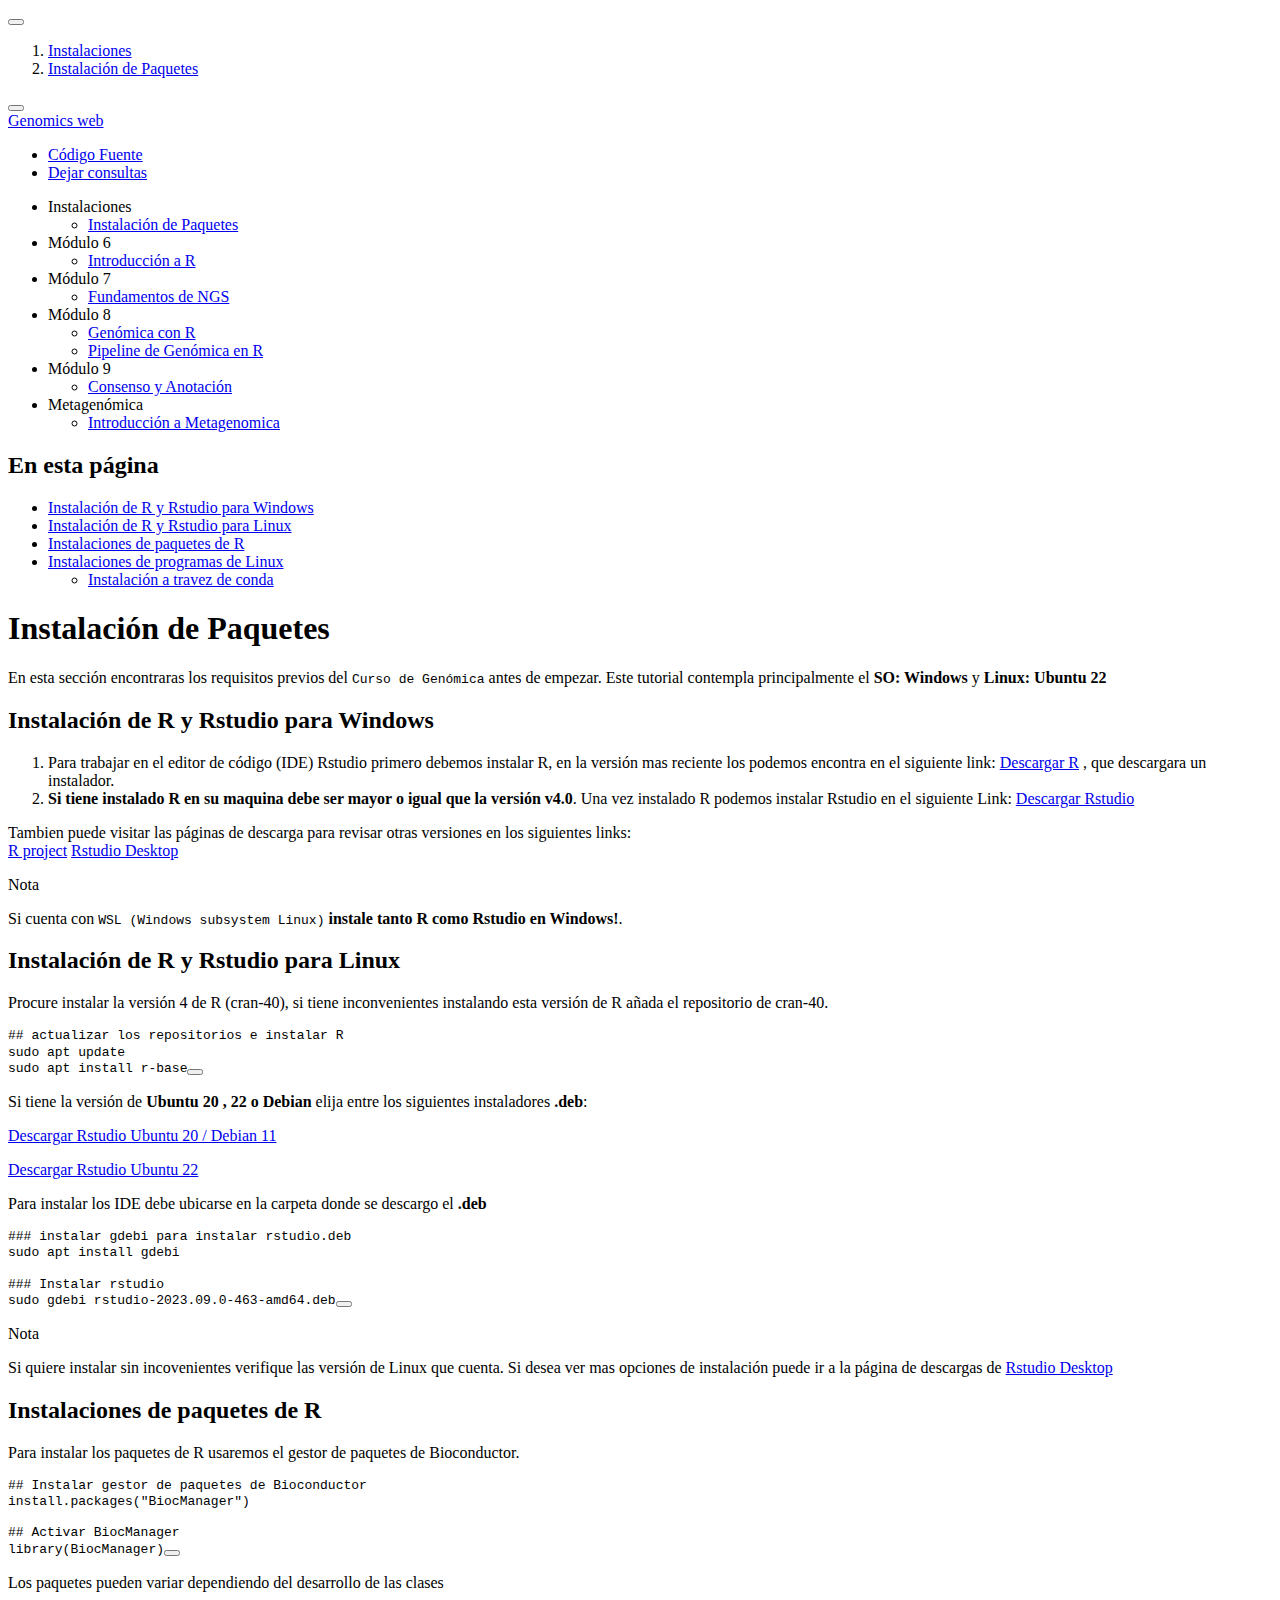
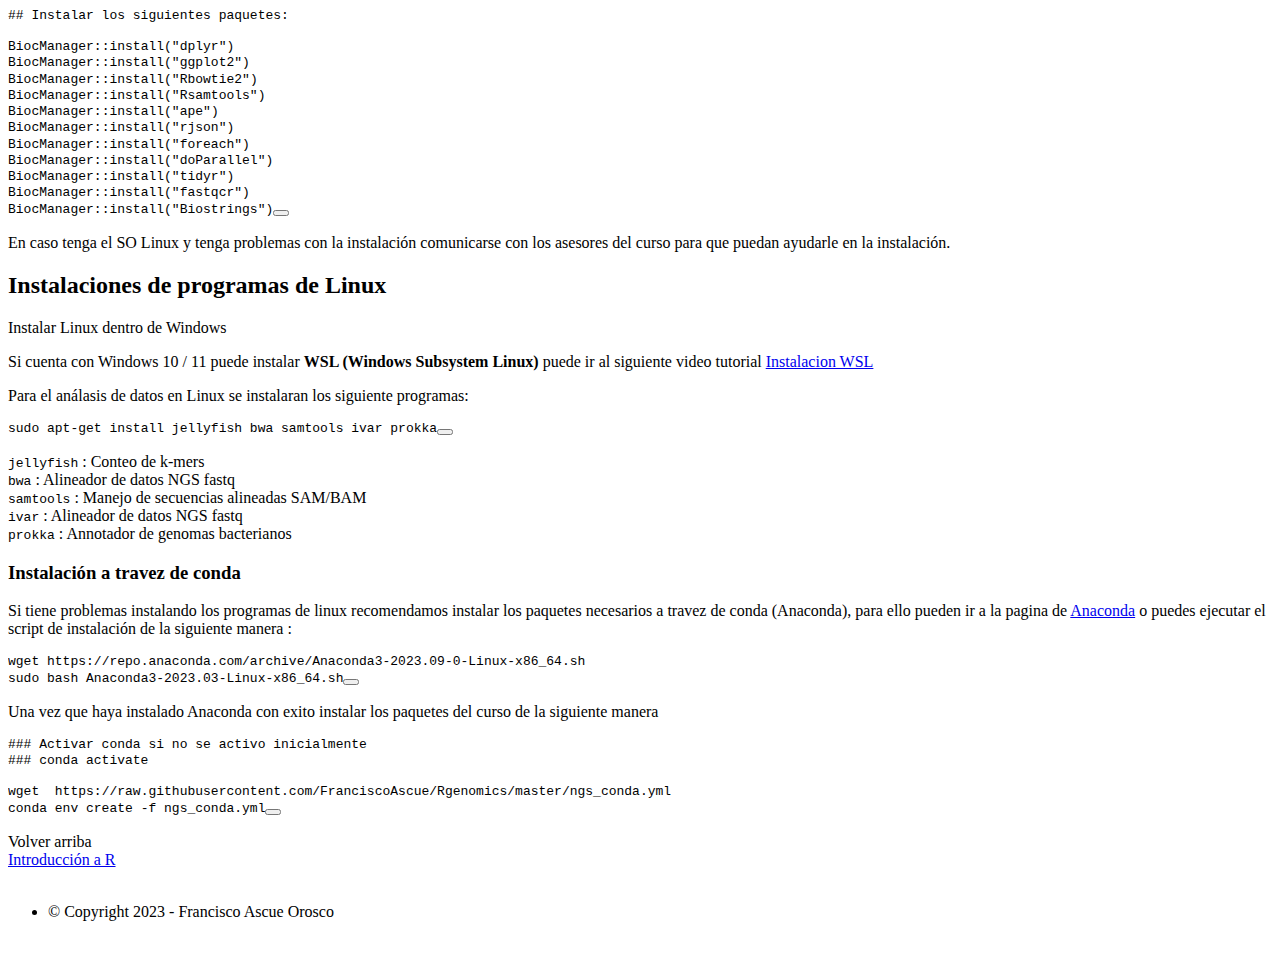
==== commit 1f448a82: "Add files via upload" ====
--- a/index.html
+++ b/index.html
@@ -1,1706 +1,819 @@
 <!DOCTYPE html>
-
-<html>
-
-<head>
-
-<meta charset="utf-8" />
-<meta name="generator" content="pandoc" />
-<meta http-equiv="X-UA-Compatible" content="IE=EDGE" />
-
-
-
-
-<title>Análisis Bioinformático : Genómica</title>
-
-<script>// Pandoc 2.9 adds attributes on both header and div. We remove the former (to
-// be compatible with the behavior of Pandoc < 2.8).
-document.addEventListener('DOMContentLoaded', function(e) {
-  var hs = document.querySelectorAll("div.section[class*='level'] > :first-child");
-  var i, h, a;
-  for (i = 0; i < hs.length; i++) {
-    h = hs[i];
-    if (!/^h[1-6]$/i.test(h.tagName)) continue;  // it should be a header h1-h6
-    a = h.attributes;
-    while (a.length > 0) h.removeAttribute(a[0].name);
-  }
+<html xmlns="http://www.w3.org/1999/xhtml" lang="es" xml:lang="es"><head>
+
+<meta charset="utf-8">
+<meta name="generator" content="quarto-1.3.450">
+
+<meta name="viewport" content="width=device-width, initial-scale=1.0, user-scalable=yes">
+
+
+<title>Genomics web - Instalación de Paquetes</title>
+<style>
+code{white-space: pre-wrap;}
+span.smallcaps{font-variant: small-caps;}
+div.columns{display: flex; gap: min(4vw, 1.5em);}
+div.column{flex: auto; overflow-x: auto;}
+div.hanging-indent{margin-left: 1.5em; text-indent: -1.5em;}
+ul.task-list{list-style: none;}
+ul.task-list li input[type="checkbox"] {
+  width: 0.8em;
+  margin: 0 0.8em 0.2em -1em; /* quarto-specific, see https://github.com/quarto-dev/quarto-cli/issues/4556 */ 
+  vertical-align: middle;
+}
+/* CSS for syntax highlighting */
+pre > code.sourceCode { white-space: pre; position: relative; }
+pre > code.sourceCode > span { display: inline-block; line-height: 1.25; }
+pre > code.sourceCode > span:empty { height: 1.2em; }
+.sourceCode { overflow: visible; }
+code.sourceCode > span { color: inherit; text-decoration: inherit; }
+div.sourceCode { margin: 1em 0; }
+pre.sourceCode { margin: 0; }
+@media screen {
+div.sourceCode { overflow: auto; }
+}
+@media print {
+pre > code.sourceCode { white-space: pre-wrap; }
+pre > code.sourceCode > span { text-indent: -5em; padding-left: 5em; }
+}
+pre.numberSource code
+  { counter-reset: source-line 0; }
+pre.numberSource code > span
+  { position: relative; left: -4em; counter-increment: source-line; }
+pre.numberSource code > span > a:first-child::before
+  { content: counter(source-line);
+    position: relative; left: -1em; text-align: right; vertical-align: baseline;
+    border: none; display: inline-block;
+    -webkit-touch-callout: none; -webkit-user-select: none;
+    -khtml-user-select: none; -moz-user-select: none;
+    -ms-user-select: none; user-select: none;
+    padding: 0 4px; width: 4em;
+  }
+pre.numberSource { margin-left: 3em;  padding-left: 4px; }
+div.sourceCode
+  {   }
+@media screen {
+pre > code.sourceCode > span > a:first-child::before { text-decoration: underline; }
+}
+</style>
+
+
+<script src="site_libs/quarto-nav/quarto-nav.js"></script>
+<script src="site_libs/quarto-nav/headroom.min.js"></script>
+<script src="site_libs/clipboard/clipboard.min.js"></script>
+<script src="site_libs/quarto-search/autocomplete.umd.js"></script>
+<script src="site_libs/quarto-search/fuse.min.js"></script>
+<script src="site_libs/quarto-search/quarto-search.js"></script>
+<meta name="quarto:offset" content="./">
+<link href="./modulo6.html" rel="next">
+<link href="./logo.png" rel="icon" type="image/png">
+<script src="site_libs/quarto-html/quarto.js"></script>
+<script src="site_libs/quarto-html/popper.min.js"></script>
+<script src="site_libs/quarto-html/tippy.umd.min.js"></script>
+<script src="site_libs/quarto-html/anchor.min.js"></script>
+<link href="site_libs/quarto-html/tippy.css" rel="stylesheet">
+<link href="site_libs/quarto-html/quarto-syntax-highlighting.css" rel="stylesheet" class="quarto-color-scheme" id="quarto-text-highlighting-styles">
+<link href="site_libs/quarto-html/quarto-syntax-highlighting-dark.css" rel="prefetch" class="quarto-color-scheme quarto-color-alternate" id="quarto-text-highlighting-styles">
+<script src="site_libs/bootstrap/bootstrap.min.js"></script>
+<link href="site_libs/bootstrap/bootstrap-icons.css" rel="stylesheet">
+<link href="site_libs/bootstrap/bootstrap.min.css" rel="stylesheet" class="quarto-color-scheme" id="quarto-bootstrap" data-mode="light">
+<link href="site_libs/bootstrap/bootstrap-dark.min.css" rel="prefetch" class="quarto-color-scheme quarto-color-alternate" id="quarto-bootstrap" data-mode="dark">
+<script id="quarto-search-options" type="application/json">{
+  "location": "sidebar",
+  "copy-button": false,
+  "collapse-after": 3,
+  "panel-placement": "start",
+  "type": "textbox",
+  "limit": 20,
+  "language": {
+    "search-no-results-text": "Sin resultados",
+    "search-matching-documents-text": "documentos encontrados",
+    "search-copy-link-title": "Copiar el enlace en la búsqueda",
+    "search-hide-matches-text": "Ocultar resultados adicionales",
+    "search-more-match-text": "resultado adicional en este documento",
+    "search-more-matches-text": "resultados adicionales en este documento",
+    "search-clear-button-title": "Borrar",
+    "search-detached-cancel-button-title": "Cancelar",
+    "search-submit-button-title": "Enviar",
+    "search-label": "Buscar"
+  }
+}</script>
+<style>html{ scroll-behavior: smooth; }</style>
+
+
+<link rel="stylesheet" href="styles.css">
+</head>
+
+<body class="nav-sidebar docked">
+
+<div id="quarto-search-results"></div>
+  <header id="quarto-header" class="headroom fixed-top">
+  <nav class="quarto-secondary-nav">
+    <div class="container-fluid d-flex">
+      <button type="button" class="quarto-btn-toggle btn" data-bs-toggle="collapse" data-bs-target="#quarto-sidebar,#quarto-sidebar-glass" aria-controls="quarto-sidebar" aria-expanded="false" aria-label="Alternar barra lateral" onclick="if (window.quartoToggleHeadroom) { window.quartoToggleHeadroom(); }">
+        <i class="bi bi-layout-text-sidebar-reverse"></i>
+      </button>
+      <nav class="quarto-page-breadcrumbs" aria-label="breadcrumb"><ol class="breadcrumb"><li class="breadcrumb-item"><a href="./index.html">Instalaciones</a></li><li class="breadcrumb-item"><a href="./index.html">Instalación de Paquetes</a></li></ol></nav>
+      <a class="flex-grow-1" role="button" data-bs-toggle="collapse" data-bs-target="#quarto-sidebar,#quarto-sidebar-glass" aria-controls="quarto-sidebar" aria-expanded="false" aria-label="Alternar barra lateral" onclick="if (window.quartoToggleHeadroom) { window.quartoToggleHeadroom(); }">      
+      </a>
+      <button type="button" class="btn quarto-search-button" aria-label="" onclick="window.quartoOpenSearch();">
+        <i class="bi bi-search"></i>
+      </button>
+    </div>
+  </nav>
+</header>
+<!-- content -->
+<div id="quarto-content" class="quarto-container page-columns page-rows-contents page-layout-article">
+<!-- sidebar -->
+  <nav id="quarto-sidebar" class="sidebar collapse collapse-horizontal sidebar-navigation docked overflow-auto">
+    <div class="pt-lg-2 mt-2 text-left sidebar-header">
+    <div class="sidebar-title mb-0 py-0">
+      <a href="./">Genomics web</a> 
+        <div class="sidebar-tools-main">
+    <div class="dropdown">
+      <a href="" title="" id="quarto-navigation-tool-dropdown-0" class="quarto-navigation-tool dropdown-toggle px-1" data-bs-toggle="dropdown" aria-expanded="false" aria-label=""><i class="bi bi-github"></i></a>
+      <ul class="dropdown-menu" aria-labelledby="quarto-navigation-tool-dropdown-0">
+          <li>
+            <a class="dropdown-item sidebar-tools-main-item" href="https://github.com/FranciscoAscue/Rgenomics">
+            Código Fuente
+            </a>
+          </li>
+          <li>
+            <a class="dropdown-item sidebar-tools-main-item" href="https://github.com/FranciscoAscue/Rgenomics/issues">
+            Dejar consultas
+            </a>
+          </li>
+      </ul>
+    </div>
+  <a href="" class="quarto-color-scheme-toggle quarto-navigation-tool  px-1" onclick="window.quartoToggleColorScheme(); return false;" title="Alternar modo oscuro"><i class="bi"></i></a>
+</div>
+    </div>
+      </div>
+        <div class="mt-2 flex-shrink-0 align-items-center">
+        <div class="sidebar-search">
+        <div id="quarto-search" class="" title="Buscar"></div>
+        </div>
+        </div>
+    <div class="sidebar-menu-container"> 
+    <ul class="list-unstyled mt-1">
+        <li class="sidebar-item sidebar-item-section">
+      <div class="sidebar-item-container"> 
+            <a class="sidebar-item-text sidebar-link text-start" data-bs-toggle="collapse" data-bs-target="#quarto-sidebar-section-1" aria-expanded="true">
+ <span class="menu-text">Instalaciones</span></a>
+          <a class="sidebar-item-toggle text-start" data-bs-toggle="collapse" data-bs-target="#quarto-sidebar-section-1" aria-expanded="true" aria-label="Alternar sección">
+            <i class="bi bi-chevron-right ms-2"></i>
+          </a> 
+      </div>
+      <ul id="quarto-sidebar-section-1" class="collapse list-unstyled sidebar-section depth1 show">  
+          <li class="sidebar-item">
+  <div class="sidebar-item-container"> 
+  <a href="./index.html" class="sidebar-item-text sidebar-link active">
+ <span class="menu-text">Instalación de Paquetes</span></a>
+  </div>
+</li>
+      </ul>
+  </li>
+        <li class="sidebar-item sidebar-item-section">
+      <div class="sidebar-item-container"> 
+            <a class="sidebar-item-text sidebar-link text-start collapsed" data-bs-toggle="collapse" data-bs-target="#quarto-sidebar-section-2" aria-expanded="false">
+ <span class="menu-text">Módulo 6</span></a>
+          <a class="sidebar-item-toggle text-start collapsed" data-bs-toggle="collapse" data-bs-target="#quarto-sidebar-section-2" aria-expanded="false" aria-label="Alternar sección">
+            <i class="bi bi-chevron-right ms-2"></i>
+          </a> 
+      </div>
+      <ul id="quarto-sidebar-section-2" class="collapse list-unstyled sidebar-section depth1 ">  
+          <li class="sidebar-item">
+  <div class="sidebar-item-container"> 
+  <a href="./modulo6.html" class="sidebar-item-text sidebar-link">
+ <span class="menu-text">Introducción a R</span></a>
+  </div>
+</li>
+      </ul>
+  </li>
+        <li class="sidebar-item sidebar-item-section">
+      <div class="sidebar-item-container"> 
+            <a class="sidebar-item-text sidebar-link text-start collapsed" data-bs-toggle="collapse" data-bs-target="#quarto-sidebar-section-3" aria-expanded="false">
+ <span class="menu-text">Módulo 7</span></a>
+          <a class="sidebar-item-toggle text-start collapsed" data-bs-toggle="collapse" data-bs-target="#quarto-sidebar-section-3" aria-expanded="false" aria-label="Alternar sección">
+            <i class="bi bi-chevron-right ms-2"></i>
+          </a> 
+      </div>
+      <ul id="quarto-sidebar-section-3" class="collapse list-unstyled sidebar-section depth1 ">  
+          <li class="sidebar-item">
+  <div class="sidebar-item-container"> 
+  <a href="./modulo7.html" class="sidebar-item-text sidebar-link">
+ <span class="menu-text">Fundamentos de NGS</span></a>
+  </div>
+</li>
+      </ul>
+  </li>
+        <li class="sidebar-item sidebar-item-section">
+      <div class="sidebar-item-container"> 
+            <a class="sidebar-item-text sidebar-link text-start collapsed" data-bs-toggle="collapse" data-bs-target="#quarto-sidebar-section-4" aria-expanded="false">
+ <span class="menu-text">Módulo 8</span></a>
+          <a class="sidebar-item-toggle text-start collapsed" data-bs-toggle="collapse" data-bs-target="#quarto-sidebar-section-4" aria-expanded="false" aria-label="Alternar sección">
+            <i class="bi bi-chevron-right ms-2"></i>
+          </a> 
+      </div>
+      <ul id="quarto-sidebar-section-4" class="collapse list-unstyled sidebar-section depth1 ">  
+          <li class="sidebar-item">
+  <div class="sidebar-item-container"> 
+  <a href="./modulo8.html" class="sidebar-item-text sidebar-link">
+ <span class="menu-text">Genómica con R</span></a>
+  </div>
+</li>
+          <li class="sidebar-item">
+  <div class="sidebar-item-container"> 
+  <a href="./modulo8.1.html" class="sidebar-item-text sidebar-link">
+ <span class="menu-text">Pipeline de Genómica en R</span></a>
+  </div>
+</li>
+      </ul>
+  </li>
+        <li class="sidebar-item sidebar-item-section">
+      <div class="sidebar-item-container"> 
+            <a class="sidebar-item-text sidebar-link text-start collapsed" data-bs-toggle="collapse" data-bs-target="#quarto-sidebar-section-5" aria-expanded="false">
+ <span class="menu-text">Módulo 9</span></a>
+          <a class="sidebar-item-toggle text-start collapsed" data-bs-toggle="collapse" data-bs-target="#quarto-sidebar-section-5" aria-expanded="false" aria-label="Alternar sección">
+            <i class="bi bi-chevron-right ms-2"></i>
+          </a> 
+      </div>
+      <ul id="quarto-sidebar-section-5" class="collapse list-unstyled sidebar-section depth1 ">  
+          <li class="sidebar-item">
+  <div class="sidebar-item-container"> 
+  <a href="./modulo9.html" class="sidebar-item-text sidebar-link">
+ <span class="menu-text">Consenso y Anotación</span></a>
+  </div>
+</li>
+      </ul>
+  </li>
+        <li class="sidebar-item sidebar-item-section">
+      <div class="sidebar-item-container"> 
+            <a class="sidebar-item-text sidebar-link text-start collapsed" data-bs-toggle="collapse" data-bs-target="#quarto-sidebar-section-6" aria-expanded="false">
+ <span class="menu-text">Metagenómica</span></a>
+          <a class="sidebar-item-toggle text-start collapsed" data-bs-toggle="collapse" data-bs-target="#quarto-sidebar-section-6" aria-expanded="false" aria-label="Alternar sección">
+            <i class="bi bi-chevron-right ms-2"></i>
+          </a> 
+      </div>
+      <ul id="quarto-sidebar-section-6" class="collapse list-unstyled sidebar-section depth1 ">  
+          <li class="sidebar-item">
+  <div class="sidebar-item-container"> 
+  <a href="./metagenomica.html" class="sidebar-item-text sidebar-link">
+ <span class="menu-text">Introducción a Metagenomica</span></a>
+  </div>
+</li>
+      </ul>
+  </li>
+    </ul>
+    </div>
+</nav>
+<div id="quarto-sidebar-glass" data-bs-toggle="collapse" data-bs-target="#quarto-sidebar,#quarto-sidebar-glass"></div>
+<!-- margin-sidebar -->
+    <div id="quarto-margin-sidebar" class="sidebar margin-sidebar">
+        <nav id="TOC" role="doc-toc" class="toc-active">
+    <h2 id="toc-title">En esta página</h2>
+   
+  <ul>
+  <li><a href="#instalación-de-r-y-rstudio-para-windows" id="toc-instalación-de-r-y-rstudio-para-windows" class="nav-link active" data-scroll-target="#instalación-de-r-y-rstudio-para-windows">Instalación de R y Rstudio para Windows</a></li>
+  <li><a href="#instalación-de-r-y-rstudio-para-linux" id="toc-instalación-de-r-y-rstudio-para-linux" class="nav-link" data-scroll-target="#instalación-de-r-y-rstudio-para-linux">Instalación de R y Rstudio para Linux</a></li>
+  <li><a href="#instalaciones-de-paquetes-de-r" id="toc-instalaciones-de-paquetes-de-r" class="nav-link" data-scroll-target="#instalaciones-de-paquetes-de-r">Instalaciones de paquetes de R</a></li>
+  <li><a href="#instalaciones-de-programas-de-linux" id="toc-instalaciones-de-programas-de-linux" class="nav-link" data-scroll-target="#instalaciones-de-programas-de-linux">Instalaciones de programas de Linux</a>
+  <ul class="collapse">
+  <li><a href="#instalación-a-travez-de-conda" id="toc-instalación-a-travez-de-conda" class="nav-link" data-scroll-target="#instalación-a-travez-de-conda">Instalación a travez de conda</a></li>
+  </ul></li>
+  </ul>
+</nav>
+    </div>
+<!-- main -->
+<main class="content" id="quarto-document-content">
+
+<header id="title-block-header" class="quarto-title-block default">
+<div class="quarto-title">
+<h1 class="title">Instalación de Paquetes</h1>
+</div>
+
+
+
+<div class="quarto-title-meta">
+
+    
+  
+    
+  </div>
+  
+
+</header>
+
+<p>En esta sección encontraras los requisitos previos del <code>Curso de Genómica</code> antes de empezar. Este tutorial contempla principalmente el <strong>SO: Windows</strong> y <strong>Linux: Ubuntu 22</strong></p>
+<section id="instalación-de-r-y-rstudio-para-windows" class="level2">
+<h2 class="anchored" data-anchor-id="instalación-de-r-y-rstudio-para-windows">Instalación de R y Rstudio para Windows</h2>
+<ol type="1">
+<li>Para trabajar en el editor de código (IDE) Rstudio primero debemos instalar R, en la versión mas reciente los podemos encontra en el siguiente link: <a href="https://cran.r-project.org/bin/windows/base/R-4.3.1-win.exe">Descargar R</a> , que descargara un instalador.<br>
+</li>
+<li><strong>Si tiene instalado R en su maquina debe ser mayor o igual que la versión v4.0</strong>. Una vez instalado R podemos instalar Rstudio en el siguiente Link: <a href="https://download1.rstudio.org/electron/windows/RStudio-2023.09.0-463.exe">Descargar Rstudio</a></li>
+</ol>
+<p>Tambien puede visitar las páginas de descarga para revisar otras versiones en los siguientes links:<br>
+<a href="https://www.r-project.org/">R project</a> <a href="https://posit.co/download/rstudio-desktop/">Rstudio Desktop</a></p>
+<div class="callout callout-style-default callout-note callout-titled">
+<div class="callout-header d-flex align-content-center">
+<div class="callout-icon-container">
+<i class="callout-icon"></i>
+</div>
+<div class="callout-title-container flex-fill">
+Nota
+</div>
+</div>
+<div class="callout-body-container callout-body">
+<p>Si cuenta con <code>WSL (Windows subsystem Linux)</code> <strong>instale tanto R como Rstudio en Windows!</strong>.</p>
+</div>
+</div>
+</section>
+<section id="instalación-de-r-y-rstudio-para-linux" class="level2">
+<h2 class="anchored" data-anchor-id="instalación-de-r-y-rstudio-para-linux">Instalación de R y Rstudio para Linux</h2>
+<p>Procure instalar la versión 4 de R (cran-40), si tiene inconvenientes instalando esta versión de R añada el repositorio de cran-40.</p>
+<div class="sourceCode" id="cb1"><pre class="sourceCode bash code-with-copy"><code class="sourceCode bash"><span id="cb1-1"><a href="#cb1-1" aria-hidden="true" tabindex="-1"></a><span class="co">## actualizar los repositorios e instalar R</span></span>
+<span id="cb1-2"><a href="#cb1-2" aria-hidden="true" tabindex="-1"></a><span class="fu">sudo</span> apt update</span>
+<span id="cb1-3"><a href="#cb1-3" aria-hidden="true" tabindex="-1"></a><span class="fu">sudo</span> apt install r-base</span></code><button title="Copiar al portapapeles" class="code-copy-button"><i class="bi"></i></button></pre></div>
+<p>Si tiene la versión de <strong>Ubuntu 20 , 22 o Debian</strong> elija entre los siguientes instaladores <strong>.deb</strong>:</p>
+<p><a href="https://download1.rstudio.org/electron/focal/amd64/rstudio-2023.09.0-463-amd64.deb">Descargar Rstudio Ubuntu 20 / Debian 11</a></p>
+<p><a href="https://download1.rstudio.org/electron/jammy/amd64/rstudio-2023.09.0-463-amd64.deb">Descargar Rstudio Ubuntu 22</a></p>
+<p>Para instalar los IDE debe ubicarse en la carpeta donde se descargo el <strong>.deb</strong></p>
+<div class="sourceCode" id="cb2"><pre class="sourceCode bash code-with-copy"><code class="sourceCode bash"><span id="cb2-1"><a href="#cb2-1" aria-hidden="true" tabindex="-1"></a><span class="co">### instalar gdebi para instalar rstudio.deb </span></span>
+<span id="cb2-2"><a href="#cb2-2" aria-hidden="true" tabindex="-1"></a><span class="fu">sudo</span> apt install gdebi</span>
+<span id="cb2-3"><a href="#cb2-3" aria-hidden="true" tabindex="-1"></a></span>
+<span id="cb2-4"><a href="#cb2-4" aria-hidden="true" tabindex="-1"></a><span class="co">### Instalar rstudio</span></span>
+<span id="cb2-5"><a href="#cb2-5" aria-hidden="true" tabindex="-1"></a><span class="fu">sudo</span> gdebi rstudio-2023.09.0-463-amd64.deb</span></code><button title="Copiar al portapapeles" class="code-copy-button"><i class="bi"></i></button></pre></div>
+<div class="callout callout-style-default callout-note callout-titled">
+<div class="callout-header d-flex align-content-center">
+<div class="callout-icon-container">
+<i class="callout-icon"></i>
+</div>
+<div class="callout-title-container flex-fill">
+Nota
+</div>
+</div>
+<div class="callout-body-container callout-body">
+<p>Si quiere instalar sin incovenientes verifique las versión de Linux que cuenta. Si desea ver mas opciones de instalación puede ir a la página de descargas de <a href="https://posit.co/download/rstudio-desktop/">Rstudio Desktop</a></p>
+</div>
+</div>
+</section>
+<section id="instalaciones-de-paquetes-de-r" class="level2">
+<h2 class="anchored" data-anchor-id="instalaciones-de-paquetes-de-r">Instalaciones de paquetes de R</h2>
+<p>Para instalar los paquetes de R usaremos el gestor de paquetes de Bioconductor.</p>
+<div class="sourceCode" id="cb3"><pre class="sourceCode r code-with-copy"><code class="sourceCode r"><span id="cb3-1"><a href="#cb3-1" aria-hidden="true" tabindex="-1"></a><span class="do">## Instalar gestor de paquetes de Bioconductor</span></span>
+<span id="cb3-2"><a href="#cb3-2" aria-hidden="true" tabindex="-1"></a><span class="fu">install.packages</span>(<span class="st">"BiocManager"</span>)</span>
+<span id="cb3-3"><a href="#cb3-3" aria-hidden="true" tabindex="-1"></a></span>
+<span id="cb3-4"><a href="#cb3-4" aria-hidden="true" tabindex="-1"></a><span class="do">## Activar BiocManager</span></span>
+<span id="cb3-5"><a href="#cb3-5" aria-hidden="true" tabindex="-1"></a><span class="fu">library</span>(BiocManager)</span></code><button title="Copiar al portapapeles" class="code-copy-button"><i class="bi"></i></button></pre></div>
+<p>Los paquetes pueden variar dependiendo del desarrollo de las clases</p>
+<div class="sourceCode" id="cb4"><pre class="sourceCode r code-with-copy"><code class="sourceCode r"><span id="cb4-1"><a href="#cb4-1" aria-hidden="true" tabindex="-1"></a><span class="do">## Instalar los siguientes paquetes:</span></span>
+<span id="cb4-2"><a href="#cb4-2" aria-hidden="true" tabindex="-1"></a></span>
+<span id="cb4-3"><a href="#cb4-3" aria-hidden="true" tabindex="-1"></a>BiocManager<span class="sc">::</span><span class="fu">install</span>(<span class="st">"dplyr"</span>)</span>
+<span id="cb4-4"><a href="#cb4-4" aria-hidden="true" tabindex="-1"></a>BiocManager<span class="sc">::</span><span class="fu">install</span>(<span class="st">"ggplot2"</span>)</span>
+<span id="cb4-5"><a href="#cb4-5" aria-hidden="true" tabindex="-1"></a>BiocManager<span class="sc">::</span><span class="fu">install</span>(<span class="st">"Rbowtie2"</span>)</span>
+<span id="cb4-6"><a href="#cb4-6" aria-hidden="true" tabindex="-1"></a>BiocManager<span class="sc">::</span><span class="fu">install</span>(<span class="st">"Rsamtools"</span>)</span>
+<span id="cb4-7"><a href="#cb4-7" aria-hidden="true" tabindex="-1"></a>BiocManager<span class="sc">::</span><span class="fu">install</span>(<span class="st">"ape"</span>)</span>
+<span id="cb4-8"><a href="#cb4-8" aria-hidden="true" tabindex="-1"></a>BiocManager<span class="sc">::</span><span class="fu">install</span>(<span class="st">"rjson"</span>)</span>
+<span id="cb4-9"><a href="#cb4-9" aria-hidden="true" tabindex="-1"></a>BiocManager<span class="sc">::</span><span class="fu">install</span>(<span class="st">"foreach"</span>)</span>
+<span id="cb4-10"><a href="#cb4-10" aria-hidden="true" tabindex="-1"></a>BiocManager<span class="sc">::</span><span class="fu">install</span>(<span class="st">"doParallel"</span>)</span>
+<span id="cb4-11"><a href="#cb4-11" aria-hidden="true" tabindex="-1"></a>BiocManager<span class="sc">::</span><span class="fu">install</span>(<span class="st">"tidyr"</span>)</span>
+<span id="cb4-12"><a href="#cb4-12" aria-hidden="true" tabindex="-1"></a>BiocManager<span class="sc">::</span><span class="fu">install</span>(<span class="st">"fastqcr"</span>)</span>
+<span id="cb4-13"><a href="#cb4-13" aria-hidden="true" tabindex="-1"></a>BiocManager<span class="sc">::</span><span class="fu">install</span>(<span class="st">"Biostrings"</span>)</span></code><button title="Copiar al portapapeles" class="code-copy-button"><i class="bi"></i></button></pre></div>
+<p>En caso tenga el SO Linux y tenga problemas con la instalación comunicarse con los asesores del curso para que puedan ayudarle en la instalación.</p>
+</section>
+<section id="instalaciones-de-programas-de-linux" class="level2">
+<h2 class="anchored" data-anchor-id="instalaciones-de-programas-de-linux">Instalaciones de programas de Linux</h2>
+<div class="callout callout-style-default callout-tip callout-titled" title="Instalar Linux dentro de Windows">
+<div class="callout-header d-flex align-content-center">
+<div class="callout-icon-container">
+<i class="callout-icon"></i>
+</div>
+<div class="callout-title-container flex-fill">
+Instalar Linux dentro de Windows
+</div>
+</div>
+<div class="callout-body-container callout-body">
+<p>Si cuenta con Windows 10 / 11 puede instalar <strong>WSL (Windows Subsystem Linux)</strong> puede ir al siguiente video tutorial <a href="https://www.youtube.com/watch?v=kFKvqXsEqzQ&amp;t=268s">Instalacion WSL</a></p>
+</div>
+</div>
+<p>Para el análasis de datos en Linux se instalaran los siguiente programas:</p>
+<div class="sourceCode" id="cb5"><pre class="sourceCode bash code-with-copy"><code class="sourceCode bash"><span id="cb5-1"><a href="#cb5-1" aria-hidden="true" tabindex="-1"></a><span class="fu">sudo</span> apt-get install jellyfish bwa samtools ivar prokka</span></code><button title="Copiar al portapapeles" class="code-copy-button"><i class="bi"></i></button></pre></div>
+<p><code>jellyfish</code> : Conteo de k-mers<br>
+<code>bwa</code> : Alineador de datos NGS fastq<br>
+<code>samtools</code> : Manejo de secuencias alineadas SAM/BAM<br>
+<code>ivar</code> : Alineador de datos NGS fastq<br>
+<code>prokka</code> : Annotador de genomas bacterianos</p>
+<section id="instalación-a-travez-de-conda" class="level3">
+<h3 class="anchored" data-anchor-id="instalación-a-travez-de-conda">Instalación a travez de conda</h3>
+<p>Si tiene problemas instalando los programas de linux recomendamos instalar los paquetes necesarios a travez de conda (Anaconda), para ello pueden ir a la pagina de <a href="https://www.anaconda.com/download">Anaconda</a> o puedes ejecutar el script de instalación de la siguiente manera :</p>
+<div class="sourceCode" id="cb6"><pre class="sourceCode bash code-with-copy"><code class="sourceCode bash"><span id="cb6-1"><a href="#cb6-1" aria-hidden="true" tabindex="-1"></a><span class="fu">wget</span> https://repo.anaconda.com/archive/Anaconda3-2023.09-0-Linux-x86_64.sh</span>
+<span id="cb6-2"><a href="#cb6-2" aria-hidden="true" tabindex="-1"></a><span class="fu">sudo</span> bash Anaconda3-2023.03-Linux-x86_64.sh</span></code><button title="Copiar al portapapeles" class="code-copy-button"><i class="bi"></i></button></pre></div>
+<p>Una vez que haya instalado Anaconda con exito instalar los paquetes del curso de la siguiente manera</p>
+<div class="sourceCode" id="cb7"><pre class="sourceCode bash code-with-copy"><code class="sourceCode bash"><span id="cb7-1"><a href="#cb7-1" aria-hidden="true" tabindex="-1"></a><span class="co">### Activar conda si no se activo inicialmente</span></span>
+<span id="cb7-2"><a href="#cb7-2" aria-hidden="true" tabindex="-1"></a><span class="co">### conda activate</span></span>
+<span id="cb7-3"><a href="#cb7-3" aria-hidden="true" tabindex="-1"></a></span>
+<span id="cb7-4"><a href="#cb7-4" aria-hidden="true" tabindex="-1"></a><span class="fu">wget</span>  https://raw.githubusercontent.com/FranciscoAscue/Rgenomics/master/ngs_conda.yml</span>
+<span id="cb7-5"><a href="#cb7-5" aria-hidden="true" tabindex="-1"></a><span class="ex">conda</span> env create <span class="at">-f</span> ngs_conda.yml</span></code><button title="Copiar al portapapeles" class="code-copy-button"><i class="bi"></i></button></pre></div>
+
+
+</section>
+</section>
+
+<a onclick="window.scrollTo(0, 0); return false;" role="button" id="quarto-back-to-top"><i class="bi bi-arrow-up"></i> Volver arriba</a></main> <!-- /main -->
+<script id="quarto-html-after-body" type="application/javascript">
+window.document.addEventListener("DOMContentLoaded", function (event) {
+  const toggleBodyColorMode = (bsSheetEl) => {
+    const mode = bsSheetEl.getAttribute("data-mode");
+    const bodyEl = window.document.querySelector("body");
+    if (mode === "dark") {
+      bodyEl.classList.add("quarto-dark");
+      bodyEl.classList.remove("quarto-light");
+    } else {
+      bodyEl.classList.add("quarto-light");
+      bodyEl.classList.remove("quarto-dark");
+    }
+  }
+  const toggleBodyColorPrimary = () => {
+    const bsSheetEl = window.document.querySelector("link#quarto-bootstrap");
+    if (bsSheetEl) {
+      toggleBodyColorMode(bsSheetEl);
+    }
+  }
+  toggleBodyColorPrimary();  
+  const disableStylesheet = (stylesheets) => {
+    for (let i=0; i < stylesheets.length; i++) {
+      const stylesheet = stylesheets[i];
+      stylesheet.rel = 'prefetch';
+    }
+  }
+  const enableStylesheet = (stylesheets) => {
+    for (let i=0; i < stylesheets.length; i++) {
+      const stylesheet = stylesheets[i];
+      stylesheet.rel = 'stylesheet';
+    }
+  }
+  const manageTransitions = (selector, allowTransitions) => {
+    const els = window.document.querySelectorAll(selector);
+    for (let i=0; i < els.length; i++) {
+      const el = els[i];
+      if (allowTransitions) {
+        el.classList.remove('notransition');
+      } else {
+        el.classList.add('notransition');
+      }
+    }
+  }
+  const toggleColorMode = (alternate) => {
+    // Switch the stylesheets
+    const alternateStylesheets = window.document.querySelectorAll('link.quarto-color-scheme.quarto-color-alternate');
+    manageTransitions('#quarto-margin-sidebar .nav-link', false);
+    if (alternate) {
+      enableStylesheet(alternateStylesheets);
+      for (const sheetNode of alternateStylesheets) {
+        if (sheetNode.id === "quarto-bootstrap") {
+          toggleBodyColorMode(sheetNode);
+        }
+      }
+    } else {
+      disableStylesheet(alternateStylesheets);
+      toggleBodyColorPrimary();
+    }
+    manageTransitions('#quarto-margin-sidebar .nav-link', true);
+    // Switch the toggles
+    const toggles = window.document.querySelectorAll('.quarto-color-scheme-toggle');
+    for (let i=0; i < toggles.length; i++) {
+      const toggle = toggles[i];
+      if (toggle) {
+        if (alternate) {
+          toggle.classList.add("alternate");     
+        } else {
+          toggle.classList.remove("alternate");
+        }
+      }
+    }
+    // Hack to workaround the fact that safari doesn't
+    // properly recolor the scrollbar when toggling (#1455)
+    if (navigator.userAgent.indexOf('Safari') > 0 && navigator.userAgent.indexOf('Chrome') == -1) {
+      manageTransitions("body", false);
+      window.scrollTo(0, 1);
+      setTimeout(() => {
+        window.scrollTo(0, 0);
+        manageTransitions("body", true);
+      }, 40);  
+    }
+  }
+  const isFileUrl = () => { 
+    return window.location.protocol === 'file:';
+  }
+  const hasAlternateSentinel = () => {  
+    let styleSentinel = getColorSchemeSentinel();
+    if (styleSentinel !== null) {
+      return styleSentinel === "alternate";
+    } else {
+      return false;
+    }
+  }
+  const setStyleSentinel = (alternate) => {
+    const value = alternate ? "alternate" : "default";
+    if (!isFileUrl()) {
+      window.localStorage.setItem("quarto-color-scheme", value);
+    } else {
+      localAlternateSentinel = value;
+    }
+  }
+  const getColorSchemeSentinel = () => {
+    if (!isFileUrl()) {
+      const storageValue = window.localStorage.getItem("quarto-color-scheme");
+      return storageValue != null ? storageValue : localAlternateSentinel;
+    } else {
+      return localAlternateSentinel;
+    }
+  }
+  let localAlternateSentinel = 'default';
+  // Dark / light mode switch
+  window.quartoToggleColorScheme = () => {
+    // Read the current dark / light value 
+    let toAlternate = !hasAlternateSentinel();
+    toggleColorMode(toAlternate);
+    setStyleSentinel(toAlternate);
+  };
+  // Ensure there is a toggle, if there isn't float one in the top right
+  if (window.document.querySelector('.quarto-color-scheme-toggle') === null) {
+    const a = window.document.createElement('a');
+    a.classList.add('top-right');
+    a.classList.add('quarto-color-scheme-toggle');
+    a.href = "";
+    a.onclick = function() { try { window.quartoToggleColorScheme(); } catch {} return false; };
+    const i = window.document.createElement("i");
+    i.classList.add('bi');
+    a.appendChild(i);
+    window.document.body.appendChild(a);
+  }
+  // Switch to dark mode if need be
+  if (hasAlternateSentinel()) {
+    toggleColorMode(true);
+  } else {
+    toggleColorMode(false);
+  }
+  const icon = "";
+  const anchorJS = new window.AnchorJS();
+  anchorJS.options = {
+    placement: 'right',
+    icon: icon
+  };
+  anchorJS.add('.anchored');
+  const isCodeAnnotation = (el) => {
+    for (const clz of el.classList) {
+      if (clz.startsWith('code-annotation-')) {                     
+        return true;
+      }
+    }
+    return false;
+  }
+  const clipboard = new window.ClipboardJS('.code-copy-button', {
+    text: function(trigger) {
+      const codeEl = trigger.previousElementSibling.cloneNode(true);
+      for (const childEl of codeEl.children) {
+        if (isCodeAnnotation(childEl)) {
+          childEl.remove();
+        }
+      }
+      return codeEl.innerText;
+    }
+  });
+  clipboard.on('success', function(e) {
+    // button target
+    const button = e.trigger;
+    // don't keep focus
+    button.blur();
+    // flash "checked"
+    button.classList.add('code-copy-button-checked');
+    var currentTitle = button.getAttribute("title");
+    button.setAttribute("title", "Copiado");
+    let tooltip;
+    if (window.bootstrap) {
+      button.setAttribute("data-bs-toggle", "tooltip");
+      button.setAttribute("data-bs-placement", "left");
+      button.setAttribute("data-bs-title", "Copiado");
+      tooltip = new bootstrap.Tooltip(button, 
+        { trigger: "manual", 
+          customClass: "code-copy-button-tooltip",
+          offset: [0, -8]});
+      tooltip.show();    
+    }
+    setTimeout(function() {
+      if (tooltip) {
+        tooltip.hide();
+        button.removeAttribute("data-bs-title");
+        button.removeAttribute("data-bs-toggle");
+        button.removeAttribute("data-bs-placement");
+      }
+      button.setAttribute("title", currentTitle);
+      button.classList.remove('code-copy-button-checked');
+    }, 1000);
+    // clear code selection
+    e.clearSelection();
+  });
+  function tippyHover(el, contentFn) {
+    const config = {
+      allowHTML: true,
+      content: contentFn,
+      maxWidth: 500,
+      delay: 100,
+      arrow: false,
+      appendTo: function(el) {
+          return el.parentElement;
+      },
+      interactive: true,
+      interactiveBorder: 10,
+      theme: 'quarto',
+      placement: 'bottom-start'
+    };
+    window.tippy(el, config); 
+  }
+  const noterefs = window.document.querySelectorAll('a[role="doc-noteref"]');
+  for (var i=0; i<noterefs.length; i++) {
+    const ref = noterefs[i];
+    tippyHover(ref, function() {
+      // use id or data attribute instead here
+      let href = ref.getAttribute('data-footnote-href') || ref.getAttribute('href');
+      try { href = new URL(href).hash; } catch {}
+      const id = href.replace(/^#\/?/, "");
+      const note = window.document.getElementById(id);
+      return note.innerHTML;
+    });
+  }
+      let selectedAnnoteEl;
+      const selectorForAnnotation = ( cell, annotation) => {
+        let cellAttr = 'data-code-cell="' + cell + '"';
+        let lineAttr = 'data-code-annotation="' +  annotation + '"';
+        const selector = 'span[' + cellAttr + '][' + lineAttr + ']';
+        return selector;
+      }
+      const selectCodeLines = (annoteEl) => {
+        const doc = window.document;
+        const targetCell = annoteEl.getAttribute("data-target-cell");
+        const targetAnnotation = annoteEl.getAttribute("data-target-annotation");
+        const annoteSpan = window.document.querySelector(selectorForAnnotation(targetCell, targetAnnotation));
+        const lines = annoteSpan.getAttribute("data-code-lines").split(",");
+        const lineIds = lines.map((line) => {
+          return targetCell + "-" + line;
+        })
+        let top = null;
+        let height = null;
+        let parent = null;
+        if (lineIds.length > 0) {
+            //compute the position of the single el (top and bottom and make a div)
+            const el = window.document.getElementById(lineIds[0]);
+            top = el.offsetTop;
+            height = el.offsetHeight;
+            parent = el.parentElement.parentElement;
+          if (lineIds.length > 1) {
+            const lastEl = window.document.getElementById(lineIds[lineIds.length - 1]);
+            const bottom = lastEl.offsetTop + lastEl.offsetHeight;
+            height = bottom - top;
+          }
+          if (top !== null && height !== null && parent !== null) {
+            // cook up a div (if necessary) and position it 
+            let div = window.document.getElementById("code-annotation-line-highlight");
+            if (div === null) {
+              div = window.document.createElement("div");
+              div.setAttribute("id", "code-annotation-line-highlight");
+              div.style.position = 'absolute';
+              parent.appendChild(div);
+            }
+            div.style.top = top - 2 + "px";
+            div.style.height = height + 4 + "px";
+            let gutterDiv = window.document.getElementById("code-annotation-line-highlight-gutter");
+            if (gutterDiv === null) {
+              gutterDiv = window.document.createElement("div");
+              gutterDiv.setAttribute("id", "code-annotation-line-highlight-gutter");
+              gutterDiv.style.position = 'absolute';
+              const codeCell = window.document.getElementById(targetCell);
+              const gutter = codeCell.querySelector('.code-annotation-gutter');
+              gutter.appendChild(gutterDiv);
+            }
+            gutterDiv.style.top = top - 2 + "px";
+            gutterDiv.style.height = height + 4 + "px";
+          }
+          selectedAnnoteEl = annoteEl;
+        }
+      };
+      const unselectCodeLines = () => {
+        const elementsIds = ["code-annotation-line-highlight", "code-annotation-line-highlight-gutter"];
+        elementsIds.forEach((elId) => {
+          const div = window.document.getElementById(elId);
+          if (div) {
+            div.remove();
+          }
+        });
+        selectedAnnoteEl = undefined;
+      };
+      // Attach click handler to the DT
+      const annoteDls = window.document.querySelectorAll('dt[data-target-cell]');
+      for (const annoteDlNode of annoteDls) {
+        annoteDlNode.addEventListener('click', (event) => {
+          const clickedEl = event.target;
+          if (clickedEl !== selectedAnnoteEl) {
+            unselectCodeLines();
+            const activeEl = window.document.querySelector('dt[data-target-cell].code-annotation-active');
+            if (activeEl) {
+              activeEl.classList.remove('code-annotation-active');
+            }
+            selectCodeLines(clickedEl);
+            clickedEl.classList.add('code-annotation-active');
+          } else {
+            // Unselect the line
+            unselectCodeLines();
+            clickedEl.classList.remove('code-annotation-active');
+          }
+        });
+      }
+  const findCites = (el) => {
+    const parentEl = el.parentElement;
+    if (parentEl) {
+      const cites = parentEl.dataset.cites;
+      if (cites) {
+        return {
+          el,
+          cites: cites.split(' ')
+        };
+      } else {
+        return findCites(el.parentElement)
+      }
+    } else {
+      return undefined;
+    }
+  };
+  var bibliorefs = window.document.querySelectorAll('a[role="doc-biblioref"]');
+  for (var i=0; i<bibliorefs.length; i++) {
+    const ref = bibliorefs[i];
+    const citeInfo = findCites(ref);
+    if (citeInfo) {
+      tippyHover(citeInfo.el, function() {
+        var popup = window.document.createElement('div');
+        citeInfo.cites.forEach(function(cite) {
+          var citeDiv = window.document.createElement('div');
+          citeDiv.classList.add('hanging-indent');
+          citeDiv.classList.add('csl-entry');
+          var biblioDiv = window.document.getElementById('ref-' + cite);
+          if (biblioDiv) {
+            citeDiv.innerHTML = biblioDiv.innerHTML;
+          }
+          popup.appendChild(citeDiv);
+        });
+        return popup.innerHTML;
+      });
+    }
+  }
+    var localhostRegex = new RegExp(/^(?:http|https):\/\/localhost\:?[0-9]*\//);
+      var filterRegex = new RegExp('/' + window.location.host + '/');
+    var isInternal = (href) => {
+        return filterRegex.test(href) || localhostRegex.test(href);
+    }
+    // Inspect non-navigation links and adorn them if external
+ 	var links = window.document.querySelectorAll('a[href]:not(.nav-link):not(.navbar-brand):not(.toc-action):not(.sidebar-link):not(.sidebar-item-toggle):not(.pagination-link):not(.no-external):not([aria-hidden]):not(.dropdown-item)');
+    for (var i=0; i<links.length; i++) {
+      const link = links[i];
+      if (!isInternal(link.href)) {
+          // target, if specified
+          link.setAttribute("target", "_blank");
+          // default icon
+          link.classList.add("external");
+      }
+    }
 });
 </script>
-<script>/*! jQuery v3.6.0 | (c) OpenJS Foundation and other contributors | jquery.org/license */
-!function(e,t){"use strict";"object"==typeof module&&"object"==typeof module.exports?module.exports=e.document?t(e,!0):function(e){if(!e.document)throw new Error("jQuery requires a window with a document");return t(e)}:t(e)}("undefined"!=typeof window?window:this,function(C,e){"use strict";var t=[],r=Object.getPrototypeOf,s=t.slice,g=t.flat?function(e){return t.flat.call(e)}:function(e){return t.concat.apply([],e)},u=t.push,i=t.indexOf,n={},o=n.toString,v=n.hasOwnProperty,a=v.toString,l=a.call(Object),y={},m=function(e){return"function"==typeof e&&"number"!=typeof e.nodeType&&"function"!=typeof e.item},x=function(e){return null!=e&&e===e.window},E=C.document,c={type:!0,src:!0,nonce:!0,noModule:!0};function b(e,t,n){var r,i,o=(n=n||E).createElement("script");if(o.text=e,t)for(r in c)(i=t[r]||t.getAttribute&&t.getAttribute(r))&&o.setAttribute(r,i);n.head.appendChild(o).parentNode.removeChild(o)}function w(e){return null==e?e+"":"object"==typeof e||"function"==typeof e?n[o.call(e)]||"object":typeof e}var f="3.6.0",S=function(e,t){return new S.fn.init(e,t)};function p(e){var t=!!e&&"length"in e&&e.length,n=w(e);return!m(e)&&!x(e)&&("array"===n||0===t||"number"==typeof t&&0<t&&t-1 in e)}S.fn=S.prototype={jquery:f,constructor:S,length:0,toArray:function(){return s.call(this)},get:function(e){return null==e?s.call(this):e<0?this[e+this.length]:this[e]},pushStack:function(e){var t=S.merge(this.constructor(),e);return t.prevObject=this,t},each:function(e){return S.each(this,e)},map:function(n){return this.pushStack(S.map(this,function(e,t){return n.call(e,t,e)}))},slice:function(){return this.pushStack(s.apply(this,arguments))},first:function(){return this.eq(0)},last:function(){return this.eq(-1)},even:function(){return this.pushStack(S.grep(this,function(e,t){return(t+1)%2}))},odd:function(){return this.pushStack(S.grep(this,function(e,t){return t%2}))},eq:function(e){var t=this.length,n=+e+(e<0?t:0);return this.pushStack(0<=n&&n<t?[this[n]]:[])},end:function(){return this.prevObject||this.constructor()},push:u,sort:t.sort,splice:t.splice},S.extend=S.fn.extend=function(){var e,t,n,r,i,o,a=arguments[0]||{},s=1,u=arguments.length,l=!1;for("boolean"==typeof a&&(l=a,a=arguments[s]||{},s++),"object"==typeof a||m(a)||(a={}),s===u&&(a=this,s--);s<u;s++)if(null!=(e=arguments[s]))for(t in e)r=e[t],"__proto__"!==t&&a!==r&&(l&&r&&(S.isPlainObject(r)||(i=Array.isArray(r)))?(n=a[t],o=i&&!Array.isArray(n)?[]:i||S.isPlainObject(n)?n:{},i=!1,a[t]=S.extend(l,o,r)):void 0!==r&&(a[t]=r));return a},S.extend({expando:"jQuery"+(f+Math.random()).replace(/\D/g,""),isReady:!0,error:function(e){throw new Error(e)},noop:function(){},isPlainObject:function(e){var t,n;return!(!e||"[object Object]"!==o.call(e))&&(!(t=r(e))||"function"==typeof(n=v.call(t,"constructor")&&t.constructor)&&a.call(n)===l)},isEmptyObject:function(e){var t;for(t in e)return!1;return!0},globalEval:function(e,t,n){b(e,{nonce:t&&t.nonce},n)},each:function(e,t){var n,r=0;if(p(e)){for(n=e.length;r<n;r++)if(!1===t.call(e[r],r,e[r]))break}else for(r in e)if(!1===t.call(e[r],r,e[r]))break;return e},makeArray:function(e,t){var n=t||[];return null!=e&&(p(Object(e))?S.merge(n,"string"==typeof e?[e]:e):u.call(n,e)),n},inArray:function(e,t,n){return null==t?-1:i.call(t,e,n)},merge:function(e,t){for(var n=+t.length,r=0,i=e.length;r<n;r++)e[i++]=t[r];return e.length=i,e},grep:function(e,t,n){for(var r=[],i=0,o=e.length,a=!n;i<o;i++)!t(e[i],i)!==a&&r.push(e[i]);return r},map:function(e,t,n){var r,i,o=0,a=[];if(p(e))for(r=e.length;o<r;o++)null!=(i=t(e[o],o,n))&&a.push(i);else for(o in e)null!=(i=t(e[o],o,n))&&a.push(i);return g(a)},guid:1,support:y}),"function"==typeof Symbol&&(S.fn[Symbol.iterator]=t[Symbol.iterator]),S.each("Boolean Number String Function Array Date RegExp Object Error Symbol".split(" "),function(e,t){n["[object "+t+"]"]=t.toLowerCase()});var d=function(n){var e,d,b,o,i,h,f,g,w,u,l,T,C,a,E,v,s,c,y,S="sizzle"+1*new Date,p=n.document,k=0,r=0,m=ue(),x=ue(),A=ue(),N=ue(),j=function(e,t){return e===t&&(l=!0),0},D={}.hasOwnProperty,t=[],q=t.pop,L=t.push,H=t.push,O=t.slice,P=function(e,t){for(var n=0,r=e.length;n<r;n++)if(e[n]===t)return n;return-1},R="checked|selected|async|autofocus|autoplay|controls|defer|disabled|hidden|ismap|loop|multiple|open|readonly|required|scoped",M="[\\x20\\t\\r\\n\\f]",I="(?:\\\\[\\da-fA-F]{1,6}"+M+"?|\\\\[^\\r\\n\\f]|[\\w-]|[^\0-\\x7f])+",W="\\["+M+"*("+I+")(?:"+M+"*([*^$|!~]?=)"+M+"*(?:'((?:\\\\.|[^\\\\'])*)'|\"((?:\\\\.|[^\\\\\"])*)\"|("+I+"))|)"+M+"*\\]",F=":("+I+")(?:\\((('((?:\\\\.|[^\\\\'])*)'|\"((?:\\\\.|[^\\\\\"])*)\")|((?:\\\\.|[^\\\\()[\\]]|"+W+")*)|.*)\\)|)",B=new RegExp(M+"+","g"),$=new RegExp("^"+M+"+|((?:^|[^\\\\])(?:\\\\.)*)"+M+"+$","g"),_=new RegExp("^"+M+"*,"+M+"*"),z=new RegExp("^"+M+"*([>+~]|"+M+")"+M+"*"),U=new RegExp(M+"|>"),X=new RegExp(F),V=new RegExp("^"+I+"$"),G={ID:new RegExp("^#("+I+")"),CLASS:new RegExp("^\\.("+I+")"),TAG:new RegExp("^("+I+"|[*])"),ATTR:new RegExp("^"+W),PSEUDO:new RegExp("^"+F),CHILD:new RegExp("^:(only|first|last|nth|nth-last)-(child|of-type)(?:\\("+M+"*(even|odd|(([+-]|)(\\d*)n|)"+M+"*(?:([+-]|)"+M+"*(\\d+)|))"+M+"*\\)|)","i"),bool:new RegExp("^(?:"+R+")$","i"),needsContext:new RegExp("^"+M+"*[>+~]|:(even|odd|eq|gt|lt|nth|first|last)(?:\\("+M+"*((?:-\\d)?\\d*)"+M+"*\\)|)(?=[^-]|$)","i")},Y=/HTML$/i,Q=/^(?:input|select|textarea|button)$/i,J=/^h\d$/i,K=/^[^{]+\{\s*\[native \w/,Z=/^(?:#([\w-]+)|(\w+)|\.([\w-]+))$/,ee=/[+~]/,te=new RegExp("\\\\[\\da-fA-F]{1,6}"+M+"?|\\\\([^\\r\\n\\f])","g"),ne=function(e,t){var n="0x"+e.slice(1)-65536;return t||(n<0?String.fromCharCode(n+65536):String.fromCharCode(n>>10|55296,1023&n|56320))},re=/([\0-\x1f\x7f]|^-?\d)|^-$|[^\0-\x1f\x7f-\uFFFF\w-]/g,ie=function(e,t){return t?"\0"===e?"\ufffd":e.slice(0,-1)+"\\"+e.charCodeAt(e.length-1).toString(16)+" ":"\\"+e},oe=function(){T()},ae=be(function(e){return!0===e.disabled&&"fieldset"===e.nodeName.toLowerCase()},{dir:"parentNode",next:"legend"});try{H.apply(t=O.call(p.childNodes),p.childNodes),t[p.childNodes.length].nodeType}catch(e){H={apply:t.length?function(e,t){L.apply(e,O.call(t))}:function(e,t){var n=e.length,r=0;while(e[n++]=t[r++]);e.length=n-1}}}function se(t,e,n,r){var i,o,a,s,u,l,c,f=e&&e.ownerDocument,p=e?e.nodeType:9;if(n=n||[],"string"!=typeof t||!t||1!==p&&9!==p&&11!==p)return n;if(!r&&(T(e),e=e||C,E)){if(11!==p&&(u=Z.exec(t)))if(i=u[1]){if(9===p){if(!(a=e.getElementById(i)))return n;if(a.id===i)return n.push(a),n}else if(f&&(a=f.getElementById(i))&&y(e,a)&&a.id===i)return n.push(a),n}else{if(u[2])return H.apply(n,e.getElementsByTagName(t)),n;if((i=u[3])&&d.getElementsByClassName&&e.getElementsByClassName)return H.apply(n,e.getElementsByClassName(i)),n}if(d.qsa&&!N[t+" "]&&(!v||!v.test(t))&&(1!==p||"object"!==e.nodeName.toLowerCase())){if(c=t,f=e,1===p&&(U.test(t)||z.test(t))){(f=ee.test(t)&&ye(e.parentNode)||e)===e&&d.scope||((s=e.getAttribute("id"))?s=s.replace(re,ie):e.setAttribute("id",s=S)),o=(l=h(t)).length;while(o--)l[o]=(s?"#"+s:":scope")+" "+xe(l[o]);c=l.join(",")}try{return H.apply(n,f.querySelectorAll(c)),n}catch(e){N(t,!0)}finally{s===S&&e.removeAttribute("id")}}}return g(t.replace($,"$1"),e,n,r)}function ue(){var r=[];return function e(t,n){return r.push(t+" ")>b.cacheLength&&delete e[r.shift()],e[t+" "]=n}}function le(e){return e[S]=!0,e}function ce(e){var t=C.createElement("fieldset");try{return!!e(t)}catch(e){return!1}finally{t.parentNode&&t.parentNode.removeChild(t),t=null}}function fe(e,t){var n=e.split("|"),r=n.length;while(r--)b.attrHandle[n[r]]=t}function pe(e,t){var n=t&&e,r=n&&1===e.nodeType&&1===t.nodeType&&e.sourceIndex-t.sourceIndex;if(r)return r;if(n)while(n=n.nextSibling)if(n===t)return-1;return e?1:-1}function de(t){return function(e){return"input"===e.nodeName.toLowerCase()&&e.type===t}}function he(n){return function(e){var t=e.nodeName.toLowerCase();return("input"===t||"button"===t)&&e.type===n}}function ge(t){return function(e){return"form"in e?e.parentNode&&!1===e.disabled?"label"in e?"label"in e.parentNode?e.parentNode.disabled===t:e.disabled===t:e.isDisabled===t||e.isDisabled!==!t&&ae(e)===t:e.disabled===t:"label"in e&&e.disabled===t}}function ve(a){return le(function(o){return o=+o,le(function(e,t){var n,r=a([],e.length,o),i=r.length;while(i--)e[n=r[i]]&&(e[n]=!(t[n]=e[n]))})})}function ye(e){return e&&"undefined"!=typeof e.getElementsByTagName&&e}for(e in d=se.support={},i=se.isXML=function(e){var t=e&&e.namespaceURI,n=e&&(e.ownerDocument||e).documentElement;return!Y.test(t||n&&n.nodeName||"HTML")},T=se.setDocument=function(e){var t,n,r=e?e.ownerDocument||e:p;return r!=C&&9===r.nodeType&&r.documentElement&&(a=(C=r).documentElement,E=!i(C),p!=C&&(n=C.defaultView)&&n.top!==n&&(n.addEventListener?n.addEventListener("unload",oe,!1):n.attachEvent&&n.attachEvent("onunload",oe)),d.scope=ce(function(e){return a.appendChild(e).appendChild(C.createElement("div")),"undefined"!=typeof e.querySelectorAll&&!e.querySelectorAll(":scope fieldset div").length}),d.attributes=ce(function(e){return e.className="i",!e.getAttribute("className")}),d.getElementsByTagName=ce(function(e){return e.appendChild(C.createComment("")),!e.getElementsByTagName("*").length}),d.getElementsByClassName=K.test(C.getElementsByClassName),d.getById=ce(function(e){return a.appendChild(e).id=S,!C.getElementsByName||!C.getElementsByName(S).length}),d.getById?(b.filter.ID=function(e){var t=e.replace(te,ne);return function(e){return e.getAttribute("id")===t}},b.find.ID=function(e,t){if("undefined"!=typeof t.getElementById&&E){var n=t.getElementById(e);return n?[n]:[]}}):(b.filter.ID=function(e){var n=e.replace(te,ne);return function(e){var t="undefined"!=typeof e.getAttributeNode&&e.getAttributeNode("id");return t&&t.value===n}},b.find.ID=function(e,t){if("undefined"!=typeof t.getElementById&&E){var n,r,i,o=t.getElementById(e);if(o){if((n=o.getAttributeNode("id"))&&n.value===e)return[o];i=t.getElementsByName(e),r=0;while(o=i[r++])if((n=o.getAttributeNode("id"))&&n.value===e)return[o]}return[]}}),b.find.TAG=d.getElementsByTagName?function(e,t){return"undefined"!=typeof t.getElementsByTagName?t.getElementsByTagName(e):d.qsa?t.querySelectorAll(e):void 0}:function(e,t){var n,r=[],i=0,o=t.getElementsByTagName(e);if("*"===e){while(n=o[i++])1===n.nodeType&&r.push(n);return r}return o},b.find.CLASS=d.getElementsByClassName&&function(e,t){if("undefined"!=typeof t.getElementsByClassName&&E)return t.getElementsByClassName(e)},s=[],v=[],(d.qsa=K.test(C.querySelectorAll))&&(ce(function(e){var t;a.appendChild(e).innerHTML="<a id='"+S+"'></a><select id='"+S+"-\r\\' msallowcapture=''><option selected=''></option></select>",e.querySelectorAll("[msallowcapture^='']").length&&v.push("[*^$]="+M+"*(?:''|\"\")"),e.querySelectorAll("[selected]").length||v.push("\\["+M+"*(?:value|"+R+")"),e.querySelectorAll("[id~="+S+"-]").length||v.push("~="),(t=C.createElement("input")).setAttribute("name",""),e.appendChild(t),e.querySelectorAll("[name='']").length||v.push("\\["+M+"*name"+M+"*="+M+"*(?:''|\"\")"),e.querySelectorAll(":checked").length||v.push(":checked"),e.querySelectorAll("a#"+S+"+*").length||v.push(".#.+[+~]"),e.querySelectorAll("\\\f"),v.push("[\\r\\n\\f]")}),ce(function(e){e.innerHTML="<a href='' disabled='disabled'></a><select disabled='disabled'><option/></select>";var t=C.createElement("input");t.setAttribute("type","hidden"),e.appendChild(t).setAttribute("name","D"),e.querySelectorAll("[name=d]").length&&v.push("name"+M+"*[*^$|!~]?="),2!==e.querySelectorAll(":enabled").length&&v.push(":enabled",":disabled"),a.appendChild(e).disabled=!0,2!==e.querySelectorAll(":disabled").length&&v.push(":enabled",":disabled"),e.querySelectorAll("*,:x"),v.push(",.*:")})),(d.matchesSelector=K.test(c=a.matches||a.webkitMatchesSelector||a.mozMatchesSelector||a.oMatchesSelector||a.msMatchesSelector))&&ce(function(e){d.disconnectedMatch=c.call(e,"*"),c.call(e,"[s!='']:x"),s.push("!=",F)}),v=v.length&&new RegExp(v.join("|")),s=s.length&&new RegExp(s.join("|")),t=K.test(a.compareDocumentPosition),y=t||K.test(a.contains)?function(e,t){var n=9===e.nodeType?e.documentElement:e,r=t&&t.parentNode;return e===r||!(!r||1!==r.nodeType||!(n.contains?n.contains(r):e.compareDocumentPosition&&16&e.compareDocumentPosition(r)))}:function(e,t){if(t)while(t=t.parentNode)if(t===e)return!0;return!1},j=t?function(e,t){if(e===t)return l=!0,0;var n=!e.compareDocumentPosition-!t.compareDocumentPosition;return n||(1&(n=(e.ownerDocument||e)==(t.ownerDocument||t)?e.compareDocumentPosition(t):1)||!d.sortDetached&&t.compareDocumentPosition(e)===n?e==C||e.ownerDocument==p&&y(p,e)?-1:t==C||t.ownerDocument==p&&y(p,t)?1:u?P(u,e)-P(u,t):0:4&n?-1:1)}:function(e,t){if(e===t)return l=!0,0;var n,r=0,i=e.parentNode,o=t.parentNode,a=[e],s=[t];if(!i||!o)return e==C?-1:t==C?1:i?-1:o?1:u?P(u,e)-P(u,t):0;if(i===o)return pe(e,t);n=e;while(n=n.parentNode)a.unshift(n);n=t;while(n=n.parentNode)s.unshift(n);while(a[r]===s[r])r++;return r?pe(a[r],s[r]):a[r]==p?-1:s[r]==p?1:0}),C},se.matches=function(e,t){return se(e,null,null,t)},se.matchesSelector=function(e,t){if(T(e),d.matchesSelector&&E&&!N[t+" "]&&(!s||!s.test(t))&&(!v||!v.test(t)))try{var n=c.call(e,t);if(n||d.disconnectedMatch||e.document&&11!==e.document.nodeType)return n}catch(e){N(t,!0)}return 0<se(t,C,null,[e]).length},se.contains=function(e,t){return(e.ownerDocument||e)!=C&&T(e),y(e,t)},se.attr=function(e,t){(e.ownerDocument||e)!=C&&T(e);var n=b.attrHandle[t.toLowerCase()],r=n&&D.call(b.attrHandle,t.toLowerCase())?n(e,t,!E):void 0;return void 0!==r?r:d.attributes||!E?e.getAttribute(t):(r=e.getAttributeNode(t))&&r.specified?r.value:null},se.escape=function(e){return(e+"").replace(re,ie)},se.error=function(e){throw new Error("Syntax error, unrecognized expression: "+e)},se.uniqueSort=function(e){var t,n=[],r=0,i=0;if(l=!d.detectDuplicates,u=!d.sortStable&&e.slice(0),e.sort(j),l){while(t=e[i++])t===e[i]&&(r=n.push(i));while(r--)e.splice(n[r],1)}return u=null,e},o=se.getText=function(e){var t,n="",r=0,i=e.nodeType;if(i){if(1===i||9===i||11===i){if("string"==typeof e.textContent)return e.textContent;for(e=e.firstChild;e;e=e.nextSibling)n+=o(e)}else if(3===i||4===i)return e.nodeValue}else while(t=e[r++])n+=o(t);return n},(b=se.selectors={cacheLength:50,createPseudo:le,match:G,attrHandle:{},find:{},relative:{">":{dir:"parentNode",first:!0}," ":{dir:"parentNode"},"+":{dir:"previousSibling",first:!0},"~":{dir:"previousSibling"}},preFilter:{ATTR:function(e){return e[1]=e[1].replace(te,ne),e[3]=(e[3]||e[4]||e[5]||"").replace(te,ne),"~="===e[2]&&(e[3]=" "+e[3]+" "),e.slice(0,4)},CHILD:function(e){return e[1]=e[1].toLowerCase(),"nth"===e[1].slice(0,3)?(e[3]||se.error(e[0]),e[4]=+(e[4]?e[5]+(e[6]||1):2*("even"===e[3]||"odd"===e[3])),e[5]=+(e[7]+e[8]||"odd"===e[3])):e[3]&&se.error(e[0]),e},PSEUDO:function(e){var t,n=!e[6]&&e[2];return G.CHILD.test(e[0])?null:(e[3]?e[2]=e[4]||e[5]||"":n&&X.test(n)&&(t=h(n,!0))&&(t=n.indexOf(")",n.length-t)-n.length)&&(e[0]=e[0].slice(0,t),e[2]=n.slice(0,t)),e.slice(0,3))}},filter:{TAG:function(e){var t=e.replace(te,ne).toLowerCase();return"*"===e?function(){return!0}:function(e){return e.nodeName&&e.nodeName.toLowerCase()===t}},CLASS:function(e){var t=m[e+" "];return t||(t=new RegExp("(^|"+M+")"+e+"("+M+"|$)"))&&m(e,function(e){return t.test("string"==typeof e.className&&e.className||"undefined"!=typeof e.getAttribute&&e.getAttribute("class")||"")})},ATTR:function(n,r,i){return function(e){var t=se.attr(e,n);return null==t?"!="===r:!r||(t+="","="===r?t===i:"!="===r?t!==i:"^="===r?i&&0===t.indexOf(i):"*="===r?i&&-1<t.indexOf(i):"$="===r?i&&t.slice(-i.length)===i:"~="===r?-1<(" "+t.replace(B," ")+" ").indexOf(i):"|="===r&&(t===i||t.slice(0,i.length+1)===i+"-"))}},CHILD:function(h,e,t,g,v){var y="nth"!==h.slice(0,3),m="last"!==h.slice(-4),x="of-type"===e;return 1===g&&0===v?function(e){return!!e.parentNode}:function(e,t,n){var r,i,o,a,s,u,l=y!==m?"nextSibling":"previousSibling",c=e.parentNode,f=x&&e.nodeName.toLowerCase(),p=!n&&!x,d=!1;if(c){if(y){while(l){a=e;while(a=a[l])if(x?a.nodeName.toLowerCase()===f:1===a.nodeType)return!1;u=l="only"===h&&!u&&"nextSibling"}return!0}if(u=[m?c.firstChild:c.lastChild],m&&p){d=(s=(r=(i=(o=(a=c)[S]||(a[S]={}))[a.uniqueID]||(o[a.uniqueID]={}))[h]||[])[0]===k&&r[1])&&r[2],a=s&&c.childNodes[s];while(a=++s&&a&&a[l]||(d=s=0)||u.pop())if(1===a.nodeType&&++d&&a===e){i[h]=[k,s,d];break}}else if(p&&(d=s=(r=(i=(o=(a=e)[S]||(a[S]={}))[a.uniqueID]||(o[a.uniqueID]={}))[h]||[])[0]===k&&r[1]),!1===d)while(a=++s&&a&&a[l]||(d=s=0)||u.pop())if((x?a.nodeName.toLowerCase()===f:1===a.nodeType)&&++d&&(p&&((i=(o=a[S]||(a[S]={}))[a.uniqueID]||(o[a.uniqueID]={}))[h]=[k,d]),a===e))break;return(d-=v)===g||d%g==0&&0<=d/g}}},PSEUDO:function(e,o){var t,a=b.pseudos[e]||b.setFilters[e.toLowerCase()]||se.error("unsupported pseudo: "+e);return a[S]?a(o):1<a.length?(t=[e,e,"",o],b.setFilters.hasOwnProperty(e.toLowerCase())?le(function(e,t){var n,r=a(e,o),i=r.length;while(i--)e[n=P(e,r[i])]=!(t[n]=r[i])}):function(e){return a(e,0,t)}):a}},pseudos:{not:le(function(e){var r=[],i=[],s=f(e.replace($,"$1"));return s[S]?le(function(e,t,n,r){var i,o=s(e,null,r,[]),a=e.length;while(a--)(i=o[a])&&(e[a]=!(t[a]=i))}):function(e,t,n){return r[0]=e,s(r,null,n,i),r[0]=null,!i.pop()}}),has:le(function(t){return function(e){return 0<se(t,e).length}}),contains:le(function(t){return t=t.replace(te,ne),function(e){return-1<(e.textContent||o(e)).indexOf(t)}}),lang:le(function(n){return V.test(n||"")||se.error("unsupported lang: "+n),n=n.replace(te,ne).toLowerCase(),function(e){var t;do{if(t=E?e.lang:e.getAttribute("xml:lang")||e.getAttribute("lang"))return(t=t.toLowerCase())===n||0===t.indexOf(n+"-")}while((e=e.parentNode)&&1===e.nodeType);return!1}}),target:function(e){var t=n.location&&n.location.hash;return t&&t.slice(1)===e.id},root:function(e){return e===a},focus:function(e){return e===C.activeElement&&(!C.hasFocus||C.hasFocus())&&!!(e.type||e.href||~e.tabIndex)},enabled:ge(!1),disabled:ge(!0),checked:function(e){var t=e.nodeName.toLowerCase();return"input"===t&&!!e.checked||"option"===t&&!!e.selected},selected:function(e){return e.parentNode&&e.parentNode.selectedIndex,!0===e.selected},empty:function(e){for(e=e.firstChild;e;e=e.nextSibling)if(e.nodeType<6)return!1;return!0},parent:function(e){return!b.pseudos.empty(e)},header:function(e){return J.test(e.nodeName)},input:function(e){return Q.test(e.nodeName)},button:function(e){var t=e.nodeName.toLowerCase();return"input"===t&&"button"===e.type||"button"===t},text:function(e){var t;return"input"===e.nodeName.toLowerCase()&&"text"===e.type&&(null==(t=e.getAttribute("type"))||"text"===t.toLowerCase())},first:ve(function(){return[0]}),last:ve(function(e,t){return[t-1]}),eq:ve(function(e,t,n){return[n<0?n+t:n]}),even:ve(function(e,t){for(var n=0;n<t;n+=2)e.push(n);return e}),odd:ve(function(e,t){for(var n=1;n<t;n+=2)e.push(n);return e}),lt:ve(function(e,t,n){for(var r=n<0?n+t:t<n?t:n;0<=--r;)e.push(r);return e}),gt:ve(function(e,t,n){for(var r=n<0?n+t:n;++r<t;)e.push(r);return e})}}).pseudos.nth=b.pseudos.eq,{radio:!0,checkbox:!0,file:!0,password:!0,image:!0})b.pseudos[e]=de(e);for(e in{submit:!0,reset:!0})b.pseudos[e]=he(e);function me(){}function xe(e){for(var t=0,n=e.length,r="";t<n;t++)r+=e[t].value;return r}function be(s,e,t){var u=e.dir,l=e.next,c=l||u,f=t&&"parentNode"===c,p=r++;return e.first?function(e,t,n){while(e=e[u])if(1===e.nodeType||f)return s(e,t,n);return!1}:function(e,t,n){var r,i,o,a=[k,p];if(n){while(e=e[u])if((1===e.nodeType||f)&&s(e,t,n))return!0}else while(e=e[u])if(1===e.nodeType||f)if(i=(o=e[S]||(e[S]={}))[e.uniqueID]||(o[e.uniqueID]={}),l&&l===e.nodeName.toLowerCase())e=e[u]||e;else{if((r=i[c])&&r[0]===k&&r[1]===p)return a[2]=r[2];if((i[c]=a)[2]=s(e,t,n))return!0}return!1}}function we(i){return 1<i.length?function(e,t,n){var r=i.length;while(r--)if(!i[r](e,t,n))return!1;return!0}:i[0]}function Te(e,t,n,r,i){for(var o,a=[],s=0,u=e.length,l=null!=t;s<u;s++)(o=e[s])&&(n&&!n(o,r,i)||(a.push(o),l&&t.push(s)));return a}function Ce(d,h,g,v,y,e){return v&&!v[S]&&(v=Ce(v)),y&&!y[S]&&(y=Ce(y,e)),le(function(e,t,n,r){var i,o,a,s=[],u=[],l=t.length,c=e||function(e,t,n){for(var r=0,i=t.length;r<i;r++)se(e,t[r],n);return n}(h||"*",n.nodeType?[n]:n,[]),f=!d||!e&&h?c:Te(c,s,d,n,r),p=g?y||(e?d:l||v)?[]:t:f;if(g&&g(f,p,n,r),v){i=Te(p,u),v(i,[],n,r),o=i.length;while(o--)(a=i[o])&&(p[u[o]]=!(f[u[o]]=a))}if(e){if(y||d){if(y){i=[],o=p.length;while(o--)(a=p[o])&&i.push(f[o]=a);y(null,p=[],i,r)}o=p.length;while(o--)(a=p[o])&&-1<(i=y?P(e,a):s[o])&&(e[i]=!(t[i]=a))}}else p=Te(p===t?p.splice(l,p.length):p),y?y(null,t,p,r):H.apply(t,p)})}function Ee(e){for(var i,t,n,r=e.length,o=b.relative[e[0].type],a=o||b.relative[" "],s=o?1:0,u=be(function(e){return e===i},a,!0),l=be(function(e){return-1<P(i,e)},a,!0),c=[function(e,t,n){var r=!o&&(n||t!==w)||((i=t).nodeType?u(e,t,n):l(e,t,n));return i=null,r}];s<r;s++)if(t=b.relative[e[s].type])c=[be(we(c),t)];else{if((t=b.filter[e[s].type].apply(null,e[s].matches))[S]){for(n=++s;n<r;n++)if(b.relative[e[n].type])break;return Ce(1<s&&we(c),1<s&&xe(e.slice(0,s-1).concat({value:" "===e[s-2].type?"*":""})).replace($,"$1"),t,s<n&&Ee(e.slice(s,n)),n<r&&Ee(e=e.slice(n)),n<r&&xe(e))}c.push(t)}return we(c)}return me.prototype=b.filters=b.pseudos,b.setFilters=new me,h=se.tokenize=function(e,t){var n,r,i,o,a,s,u,l=x[e+" "];if(l)return t?0:l.slice(0);a=e,s=[],u=b.preFilter;while(a){for(o in n&&!(r=_.exec(a))||(r&&(a=a.slice(r[0].length)||a),s.push(i=[])),n=!1,(r=z.exec(a))&&(n=r.shift(),i.push({value:n,type:r[0].replace($," ")}),a=a.slice(n.length)),b.filter)!(r=G[o].exec(a))||u[o]&&!(r=u[o](r))||(n=r.shift(),i.push({value:n,type:o,matches:r}),a=a.slice(n.length));if(!n)break}return t?a.length:a?se.error(e):x(e,s).slice(0)},f=se.compile=function(e,t){var n,v,y,m,x,r,i=[],o=[],a=A[e+" "];if(!a){t||(t=h(e)),n=t.length;while(n--)(a=Ee(t[n]))[S]?i.push(a):o.push(a);(a=A(e,(v=o,m=0<(y=i).length,x=0<v.length,r=function(e,t,n,r,i){var o,a,s,u=0,l="0",c=e&&[],f=[],p=w,d=e||x&&b.find.TAG("*",i),h=k+=null==p?1:Math.random()||.1,g=d.length;for(i&&(w=t==C||t||i);l!==g&&null!=(o=d[l]);l++){if(x&&o){a=0,t||o.ownerDocument==C||(T(o),n=!E);while(s=v[a++])if(s(o,t||C,n)){r.push(o);break}i&&(k=h)}m&&((o=!s&&o)&&u--,e&&c.push(o))}if(u+=l,m&&l!==u){a=0;while(s=y[a++])s(c,f,t,n);if(e){if(0<u)while(l--)c[l]||f[l]||(f[l]=q.call(r));f=Te(f)}H.apply(r,f),i&&!e&&0<f.length&&1<u+y.length&&se.uniqueSort(r)}return i&&(k=h,w=p),c},m?le(r):r))).selector=e}return a},g=se.select=function(e,t,n,r){var i,o,a,s,u,l="function"==typeof e&&e,c=!r&&h(e=l.selector||e);if(n=n||[],1===c.length){if(2<(o=c[0]=c[0].slice(0)).length&&"ID"===(a=o[0]).type&&9===t.nodeType&&E&&b.relative[o[1].type]){if(!(t=(b.find.ID(a.matches[0].replace(te,ne),t)||[])[0]))return n;l&&(t=t.parentNode),e=e.slice(o.shift().value.length)}i=G.needsContext.test(e)?0:o.length;while(i--){if(a=o[i],b.relative[s=a.type])break;if((u=b.find[s])&&(r=u(a.matches[0].replace(te,ne),ee.test(o[0].type)&&ye(t.parentNode)||t))){if(o.splice(i,1),!(e=r.length&&xe(o)))return H.apply(n,r),n;break}}}return(l||f(e,c))(r,t,!E,n,!t||ee.test(e)&&ye(t.parentNode)||t),n},d.sortStable=S.split("").sort(j).join("")===S,d.detectDuplicates=!!l,T(),d.sortDetached=ce(function(e){return 1&e.compareDocumentPosition(C.createElement("fieldset"))}),ce(function(e){return e.innerHTML="<a href='#'></a>","#"===e.firstChild.getAttribute("href")})||fe("type|href|height|width",function(e,t,n){if(!n)return e.getAttribute(t,"type"===t.toLowerCase()?1:2)}),d.attributes&&ce(function(e){return e.innerHTML="<input/>",e.firstChild.setAttribute("value",""),""===e.firstChild.getAttribute("value")})||fe("value",function(e,t,n){if(!n&&"input"===e.nodeName.toLowerCase())return e.defaultValue}),ce(function(e){return null==e.getAttribute("disabled")})||fe(R,function(e,t,n){var r;if(!n)return!0===e[t]?t.toLowerCase():(r=e.getAttributeNode(t))&&r.specified?r.value:null}),se}(C);S.find=d,S.expr=d.selectors,S.expr[":"]=S.expr.pseudos,S.uniqueSort=S.unique=d.uniqueSort,S.text=d.getText,S.isXMLDoc=d.isXML,S.contains=d.contains,S.escapeSelector=d.escape;var h=function(e,t,n){var r=[],i=void 0!==n;while((e=e[t])&&9!==e.nodeType)if(1===e.nodeType){if(i&&S(e).is(n))break;r.push(e)}return r},T=function(e,t){for(var n=[];e;e=e.nextSibling)1===e.nodeType&&e!==t&&n.push(e);return n},k=S.expr.match.needsContext;function A(e,t){return e.nodeName&&e.nodeName.toLowerCase()===t.toLowerCase()}var N=/^<([a-z][^\/\0>:\x20\t\r\n\f]*)[\x20\t\r\n\f]*\/?>(?:<\/\1>|)$/i;function j(e,n,r){return m(n)?S.grep(e,function(e,t){return!!n.call(e,t,e)!==r}):n.nodeType?S.grep(e,function(e){return e===n!==r}):"string"!=typeof n?S.grep(e,function(e){return-1<i.call(n,e)!==r}):S.filter(n,e,r)}S.filter=function(e,t,n){var r=t[0];return n&&(e=":not("+e+")"),1===t.length&&1===r.nodeType?S.find.matchesSelector(r,e)?[r]:[]:S.find.matches(e,S.grep(t,function(e){return 1===e.nodeType}))},S.fn.extend({find:function(e){var t,n,r=this.length,i=this;if("string"!=typeof e)return this.pushStack(S(e).filter(function(){for(t=0;t<r;t++)if(S.contains(i[t],this))return!0}));for(n=this.pushStack([]),t=0;t<r;t++)S.find(e,i[t],n);return 1<r?S.uniqueSort(n):n},filter:function(e){return this.pushStack(j(this,e||[],!1))},not:function(e){return this.pushStack(j(this,e||[],!0))},is:function(e){return!!j(this,"string"==typeof e&&k.test(e)?S(e):e||[],!1).length}});var D,q=/^(?:\s*(<[\w\W]+>)[^>]*|#([\w-]+))$/;(S.fn.init=function(e,t,n){var r,i;if(!e)return this;if(n=n||D,"string"==typeof e){if(!(r="<"===e[0]&&">"===e[e.length-1]&&3<=e.length?[null,e,null]:q.exec(e))||!r[1]&&t)return!t||t.jquery?(t||n).find(e):this.constructor(t).find(e);if(r[1]){if(t=t instanceof S?t[0]:t,S.merge(this,S.parseHTML(r[1],t&&t.nodeType?t.ownerDocument||t:E,!0)),N.test(r[1])&&S.isPlainObject(t))for(r in t)m(this[r])?this[r](t[r]):this.attr(r,t[r]);return this}return(i=E.getElementById(r[2]))&&(this[0]=i,this.length=1),this}return e.nodeType?(this[0]=e,this.length=1,this):m(e)?void 0!==n.ready?n.ready(e):e(S):S.makeArray(e,this)}).prototype=S.fn,D=S(E);var L=/^(?:parents|prev(?:Until|All))/,H={children:!0,contents:!0,next:!0,prev:!0};function O(e,t){while((e=e[t])&&1!==e.nodeType);return e}S.fn.extend({has:function(e){var t=S(e,this),n=t.length;return this.filter(function(){for(var e=0;e<n;e++)if(S.contains(this,t[e]))return!0})},closest:function(e,t){var n,r=0,i=this.length,o=[],a="string"!=typeof e&&S(e);if(!k.test(e))for(;r<i;r++)for(n=this[r];n&&n!==t;n=n.parentNode)if(n.nodeType<11&&(a?-1<a.index(n):1===n.nodeType&&S.find.matchesSelector(n,e))){o.push(n);break}return this.pushStack(1<o.length?S.uniqueSort(o):o)},index:function(e){return e?"string"==typeof e?i.call(S(e),this[0]):i.call(this,e.jquery?e[0]:e):this[0]&&this[0].parentNode?this.first().prevAll().length:-1},add:function(e,t){return this.pushStack(S.uniqueSort(S.merge(this.get(),S(e,t))))},addBack:function(e){return this.add(null==e?this.prevObject:this.prevObject.filter(e))}}),S.each({parent:function(e){var t=e.parentNode;return t&&11!==t.nodeType?t:null},parents:function(e){return h(e,"parentNode")},parentsUntil:function(e,t,n){return h(e,"parentNode",n)},next:function(e){return O(e,"nextSibling")},prev:function(e){return O(e,"previousSibling")},nextAll:function(e){return h(e,"nextSibling")},prevAll:function(e){return h(e,"previousSibling")},nextUntil:function(e,t,n){return h(e,"nextSibling",n)},prevUntil:function(e,t,n){return h(e,"previousSibling",n)},siblings:function(e){return T((e.parentNode||{}).firstChild,e)},children:function(e){return T(e.firstChild)},contents:function(e){return null!=e.contentDocument&&r(e.contentDocument)?e.contentDocument:(A(e,"template")&&(e=e.content||e),S.merge([],e.childNodes))}},function(r,i){S.fn[r]=function(e,t){var n=S.map(this,i,e);return"Until"!==r.slice(-5)&&(t=e),t&&"string"==typeof t&&(n=S.filter(t,n)),1<this.length&&(H[r]||S.uniqueSort(n),L.test(r)&&n.reverse()),this.pushStack(n)}});var P=/[^\x20\t\r\n\f]+/g;function R(e){return e}function M(e){throw e}function I(e,t,n,r){var i;try{e&&m(i=e.promise)?i.call(e).done(t).fail(n):e&&m(i=e.then)?i.call(e,t,n):t.apply(void 0,[e].slice(r))}catch(e){n.apply(void 0,[e])}}S.Callbacks=function(r){var e,n;r="string"==typeof r?(e=r,n={},S.each(e.match(P)||[],function(e,t){n[t]=!0}),n):S.extend({},r);var i,t,o,a,s=[],u=[],l=-1,c=function(){for(a=a||r.once,o=i=!0;u.length;l=-1){t=u.shift();while(++l<s.length)!1===s[l].apply(t[0],t[1])&&r.stopOnFalse&&(l=s.length,t=!1)}r.memory||(t=!1),i=!1,a&&(s=t?[]:"")},f={add:function(){return s&&(t&&!i&&(l=s.length-1,u.push(t)),function n(e){S.each(e,function(e,t){m(t)?r.unique&&f.has(t)||s.push(t):t&&t.length&&"string"!==w(t)&&n(t)})}(arguments),t&&!i&&c()),this},remove:function(){return S.each(arguments,function(e,t){var n;while(-1<(n=S.inArray(t,s,n)))s.splice(n,1),n<=l&&l--}),this},has:function(e){return e?-1<S.inArray(e,s):0<s.length},empty:function(){return s&&(s=[]),this},disable:function(){return a=u=[],s=t="",this},disabled:function(){return!s},lock:function(){return a=u=[],t||i||(s=t=""),this},locked:function(){return!!a},fireWith:function(e,t){return a||(t=[e,(t=t||[]).slice?t.slice():t],u.push(t),i||c()),this},fire:function(){return f.fireWith(this,arguments),this},fired:function(){return!!o}};return f},S.extend({Deferred:function(e){var o=[["notify","progress",S.Callbacks("memory"),S.Callbacks("memory"),2],["resolve","done",S.Callbacks("once memory"),S.Callbacks("once memory"),0,"resolved"],["reject","fail",S.Callbacks("once memory"),S.Callbacks("once memory"),1,"rejected"]],i="pending",a={state:function(){return i},always:function(){return s.done(arguments).fail(arguments),this},"catch":function(e){return a.then(null,e)},pipe:function(){var i=arguments;return S.Deferred(function(r){S.each(o,function(e,t){var n=m(i[t[4]])&&i[t[4]];s[t[1]](function(){var e=n&&n.apply(this,arguments);e&&m(e.promise)?e.promise().progress(r.notify).done(r.resolve).fail(r.reject):r[t[0]+"With"](this,n?[e]:arguments)})}),i=null}).promise()},then:function(t,n,r){var u=0;function l(i,o,a,s){return function(){var n=this,r=arguments,e=function(){var e,t;if(!(i<u)){if((e=a.apply(n,r))===o.promise())throw new TypeError("Thenable self-resolution");t=e&&("object"==typeof e||"function"==typeof e)&&e.then,m(t)?s?t.call(e,l(u,o,R,s),l(u,o,M,s)):(u++,t.call(e,l(u,o,R,s),l(u,o,M,s),l(u,o,R,o.notifyWith))):(a!==R&&(n=void 0,r=[e]),(s||o.resolveWith)(n,r))}},t=s?e:function(){try{e()}catch(e){S.Deferred.exceptionHook&&S.Deferred.exceptionHook(e,t.stackTrace),u<=i+1&&(a!==M&&(n=void 0,r=[e]),o.rejectWith(n,r))}};i?t():(S.Deferred.getStackHook&&(t.stackTrace=S.Deferred.getStackHook()),C.setTimeout(t))}}return S.Deferred(function(e){o[0][3].add(l(0,e,m(r)?r:R,e.notifyWith)),o[1][3].add(l(0,e,m(t)?t:R)),o[2][3].add(l(0,e,m(n)?n:M))}).promise()},promise:function(e){return null!=e?S.extend(e,a):a}},s={};return S.each(o,function(e,t){var n=t[2],r=t[5];a[t[1]]=n.add,r&&n.add(function(){i=r},o[3-e][2].disable,o[3-e][3].disable,o[0][2].lock,o[0][3].lock),n.add(t[3].fire),s[t[0]]=function(){return s[t[0]+"With"](this===s?void 0:this,arguments),this},s[t[0]+"With"]=n.fireWith}),a.promise(s),e&&e.call(s,s),s},when:function(e){var n=arguments.length,t=n,r=Array(t),i=s.call(arguments),o=S.Deferred(),a=function(t){return function(e){r[t]=this,i[t]=1<arguments.length?s.call(arguments):e,--n||o.resolveWith(r,i)}};if(n<=1&&(I(e,o.done(a(t)).resolve,o.reject,!n),"pending"===o.state()||m(i[t]&&i[t].then)))return o.then();while(t--)I(i[t],a(t),o.reject);return o.promise()}});var W=/^(Eval|Internal|Range|Reference|Syntax|Type|URI)Error$/;S.Deferred.exceptionHook=function(e,t){C.console&&C.console.warn&&e&&W.test(e.name)&&C.console.warn("jQuery.Deferred exception: "+e.message,e.stack,t)},S.readyException=function(e){C.setTimeout(function(){throw e})};var F=S.Deferred();function B(){E.removeEventListener("DOMContentLoaded",B),C.removeEventListener("load",B),S.ready()}S.fn.ready=function(e){return F.then(e)["catch"](function(e){S.readyException(e)}),this},S.extend({isReady:!1,readyWait:1,ready:function(e){(!0===e?--S.readyWait:S.isReady)||(S.isReady=!0)!==e&&0<--S.readyWait||F.resolveWith(E,[S])}}),S.ready.then=F.then,"complete"===E.readyState||"loading"!==E.readyState&&!E.documentElement.doScroll?C.setTimeout(S.ready):(E.addEventListener("DOMContentLoaded",B),C.addEventListener("load",B));var $=function(e,t,n,r,i,o,a){var s=0,u=e.length,l=null==n;if("object"===w(n))for(s in i=!0,n)$(e,t,s,n[s],!0,o,a);else if(void 0!==r&&(i=!0,m(r)||(a=!0),l&&(a?(t.call(e,r),t=null):(l=t,t=function(e,t,n){return l.call(S(e),n)})),t))for(;s<u;s++)t(e[s],n,a?r:r.call(e[s],s,t(e[s],n)));return i?e:l?t.call(e):u?t(e[0],n):o},_=/^-ms-/,z=/-([a-z])/g;function U(e,t){return t.toUpperCase()}function X(e){return e.replace(_,"ms-").replace(z,U)}var V=function(e){return 1===e.nodeType||9===e.nodeType||!+e.nodeType};function G(){this.expando=S.expando+G.uid++}G.uid=1,G.prototype={cache:function(e){var t=e[this.expando];return t||(t={},V(e)&&(e.nodeType?e[this.expando]=t:Object.defineProperty(e,this.expando,{value:t,configurable:!0}))),t},set:function(e,t,n){var r,i=this.cache(e);if("string"==typeof t)i[X(t)]=n;else for(r in t)i[X(r)]=t[r];return i},get:function(e,t){return void 0===t?this.cache(e):e[this.expando]&&e[this.expando][X(t)]},access:function(e,t,n){return void 0===t||t&&"string"==typeof t&&void 0===n?this.get(e,t):(this.set(e,t,n),void 0!==n?n:t)},remove:function(e,t){var n,r=e[this.expando];if(void 0!==r){if(void 0!==t){n=(t=Array.isArray(t)?t.map(X):(t=X(t))in r?[t]:t.match(P)||[]).length;while(n--)delete r[t[n]]}(void 0===t||S.isEmptyObject(r))&&(e.nodeType?e[this.expando]=void 0:delete e[this.expando])}},hasData:function(e){var t=e[this.expando];return void 0!==t&&!S.isEmptyObject(t)}};var Y=new G,Q=new G,J=/^(?:\{[\w\W]*\}|\[[\w\W]*\])$/,K=/[A-Z]/g;function Z(e,t,n){var r,i;if(void 0===n&&1===e.nodeType)if(r="data-"+t.replace(K,"-$&").toLowerCase(),"string"==typeof(n=e.getAttribute(r))){try{n="true"===(i=n)||"false"!==i&&("null"===i?null:i===+i+""?+i:J.test(i)?JSON.parse(i):i)}catch(e){}Q.set(e,t,n)}else n=void 0;return n}S.extend({hasData:function(e){return Q.hasData(e)||Y.hasData(e)},data:function(e,t,n){return Q.access(e,t,n)},removeData:function(e,t){Q.remove(e,t)},_data:function(e,t,n){return Y.access(e,t,n)},_removeData:function(e,t){Y.remove(e,t)}}),S.fn.extend({data:function(n,e){var t,r,i,o=this[0],a=o&&o.attributes;if(void 0===n){if(this.length&&(i=Q.get(o),1===o.nodeType&&!Y.get(o,"hasDataAttrs"))){t=a.length;while(t--)a[t]&&0===(r=a[t].name).indexOf("data-")&&(r=X(r.slice(5)),Z(o,r,i[r]));Y.set(o,"hasDataAttrs",!0)}return i}return"object"==typeof n?this.each(function(){Q.set(this,n)}):$(this,function(e){var t;if(o&&void 0===e)return void 0!==(t=Q.get(o,n))?t:void 0!==(t=Z(o,n))?t:void 0;this.each(function(){Q.set(this,n,e)})},null,e,1<arguments.length,null,!0)},removeData:function(e){return this.each(function(){Q.remove(this,e)})}}),S.extend({queue:function(e,t,n){var r;if(e)return t=(t||"fx")+"queue",r=Y.get(e,t),n&&(!r||Array.isArray(n)?r=Y.access(e,t,S.makeArray(n)):r.push(n)),r||[]},dequeue:function(e,t){t=t||"fx";var n=S.queue(e,t),r=n.length,i=n.shift(),o=S._queueHooks(e,t);"inprogress"===i&&(i=n.shift(),r--),i&&("fx"===t&&n.unshift("inprogress"),delete o.stop,i.call(e,function(){S.dequeue(e,t)},o)),!r&&o&&o.empty.fire()},_queueHooks:function(e,t){var n=t+"queueHooks";return Y.get(e,n)||Y.access(e,n,{empty:S.Callbacks("once memory").add(function(){Y.remove(e,[t+"queue",n])})})}}),S.fn.extend({queue:function(t,n){var e=2;return"string"!=typeof t&&(n=t,t="fx",e--),arguments.length<e?S.queue(this[0],t):void 0===n?this:this.each(function(){var e=S.queue(this,t,n);S._queueHooks(this,t),"fx"===t&&"inprogress"!==e[0]&&S.dequeue(this,t)})},dequeue:function(e){return this.each(function(){S.dequeue(this,e)})},clearQueue:function(e){return this.queue(e||"fx",[])},promise:function(e,t){var n,r=1,i=S.Deferred(),o=this,a=this.length,s=function(){--r||i.resolveWith(o,[o])};"string"!=typeof e&&(t=e,e=void 0),e=e||"fx";while(a--)(n=Y.get(o[a],e+"queueHooks"))&&n.empty&&(r++,n.empty.add(s));return s(),i.promise(t)}});var ee=/[+-]?(?:\d*\.|)\d+(?:[eE][+-]?\d+|)/.source,te=new RegExp("^(?:([+-])=|)("+ee+")([a-z%]*)$","i"),ne=["Top","Right","Bottom","Left"],re=E.documentElement,ie=function(e){return S.contains(e.ownerDocument,e)},oe={composed:!0};re.getRootNode&&(ie=function(e){return S.contains(e.ownerDocument,e)||e.getRootNode(oe)===e.ownerDocument});var ae=function(e,t){return"none"===(e=t||e).style.display||""===e.style.display&&ie(e)&&"none"===S.css(e,"display")};function se(e,t,n,r){var i,o,a=20,s=r?function(){return r.cur()}:function(){return S.css(e,t,"")},u=s(),l=n&&n[3]||(S.cssNumber[t]?"":"px"),c=e.nodeType&&(S.cssNumber[t]||"px"!==l&&+u)&&te.exec(S.css(e,t));if(c&&c[3]!==l){u/=2,l=l||c[3],c=+u||1;while(a--)S.style(e,t,c+l),(1-o)*(1-(o=s()/u||.5))<=0&&(a=0),c/=o;c*=2,S.style(e,t,c+l),n=n||[]}return n&&(c=+c||+u||0,i=n[1]?c+(n[1]+1)*n[2]:+n[2],r&&(r.unit=l,r.start=c,r.end=i)),i}var ue={};function le(e,t){for(var n,r,i,o,a,s,u,l=[],c=0,f=e.length;c<f;c++)(r=e[c]).style&&(n=r.style.display,t?("none"===n&&(l[c]=Y.get(r,"display")||null,l[c]||(r.style.display="")),""===r.style.display&&ae(r)&&(l[c]=(u=a=o=void 0,a=(i=r).ownerDocument,s=i.nodeName,(u=ue[s])||(o=a.body.appendChild(a.createElement(s)),u=S.css(o,"display"),o.parentNode.removeChild(o),"none"===u&&(u="block"),ue[s]=u)))):"none"!==n&&(l[c]="none",Y.set(r,"display",n)));for(c=0;c<f;c++)null!=l[c]&&(e[c].style.display=l[c]);return e}S.fn.extend({show:function(){return le(this,!0)},hide:function(){return le(this)},toggle:function(e){return"boolean"==typeof e?e?this.show():this.hide():this.each(function(){ae(this)?S(this).show():S(this).hide()})}});var ce,fe,pe=/^(?:checkbox|radio)$/i,de=/<([a-z][^\/\0>\x20\t\r\n\f]*)/i,he=/^$|^module$|\/(?:java|ecma)script/i;ce=E.createDocumentFragment().appendChild(E.createElement("div")),(fe=E.createElement("input")).setAttribute("type","radio"),fe.setAttribute("checked","checked"),fe.setAttribute("name","t"),ce.appendChild(fe),y.checkClone=ce.cloneNode(!0).cloneNode(!0).lastChild.checked,ce.innerHTML="<textarea>x</textarea>",y.noCloneChecked=!!ce.cloneNode(!0).lastChild.defaultValue,ce.innerHTML="<option></option>",y.option=!!ce.lastChild;var ge={thead:[1,"<table>","</table>"],col:[2,"<table><colgroup>","</colgroup></table>"],tr:[2,"<table><tbody>","</tbody></table>"],td:[3,"<table><tbody><tr>","</tr></tbody></table>"],_default:[0,"",""]};function ve(e,t){var n;return n="undefined"!=typeof e.getElementsByTagName?e.getElementsByTagName(t||"*"):"undefined"!=typeof e.querySelectorAll?e.querySelectorAll(t||"*"):[],void 0===t||t&&A(e,t)?S.merge([e],n):n}function ye(e,t){for(var n=0,r=e.length;n<r;n++)Y.set(e[n],"globalEval",!t||Y.get(t[n],"globalEval"))}ge.tbody=ge.tfoot=ge.colgroup=ge.caption=ge.thead,ge.th=ge.td,y.option||(ge.optgroup=ge.option=[1,"<select multiple='multiple'>","</select>"]);var me=/<|&#?\w+;/;function xe(e,t,n,r,i){for(var o,a,s,u,l,c,f=t.createDocumentFragment(),p=[],d=0,h=e.length;d<h;d++)if((o=e[d])||0===o)if("object"===w(o))S.merge(p,o.nodeType?[o]:o);else if(me.test(o)){a=a||f.appendChild(t.createElement("div")),s=(de.exec(o)||["",""])[1].toLowerCase(),u=ge[s]||ge._default,a.innerHTML=u[1]+S.htmlPrefilter(o)+u[2],c=u[0];while(c--)a=a.lastChild;S.merge(p,a.childNodes),(a=f.firstChild).textContent=""}else p.push(t.createTextNode(o));f.textContent="",d=0;while(o=p[d++])if(r&&-1<S.inArray(o,r))i&&i.push(o);else if(l=ie(o),a=ve(f.appendChild(o),"script"),l&&ye(a),n){c=0;while(o=a[c++])he.test(o.type||"")&&n.push(o)}return f}var be=/^([^.]*)(?:\.(.+)|)/;function we(){return!0}function Te(){return!1}function Ce(e,t){return e===function(){try{return E.activeElement}catch(e){}}()==("focus"===t)}function Ee(e,t,n,r,i,o){var a,s;if("object"==typeof t){for(s in"string"!=typeof n&&(r=r||n,n=void 0),t)Ee(e,s,n,r,t[s],o);return e}if(null==r&&null==i?(i=n,r=n=void 0):null==i&&("string"==typeof n?(i=r,r=void 0):(i=r,r=n,n=void 0)),!1===i)i=Te;else if(!i)return e;return 1===o&&(a=i,(i=function(e){return S().off(e),a.apply(this,arguments)}).guid=a.guid||(a.guid=S.guid++)),e.each(function(){S.event.add(this,t,i,r,n)})}function Se(e,i,o){o?(Y.set(e,i,!1),S.event.add(e,i,{namespace:!1,handler:function(e){var t,n,r=Y.get(this,i);if(1&e.isTrigger&&this[i]){if(r.length)(S.event.special[i]||{}).delegateType&&e.stopPropagation();else if(r=s.call(arguments),Y.set(this,i,r),t=o(this,i),this[i](),r!==(n=Y.get(this,i))||t?Y.set(this,i,!1):n={},r!==n)return e.stopImmediatePropagation(),e.preventDefault(),n&&n.value}else r.length&&(Y.set(this,i,{value:S.event.trigger(S.extend(r[0],S.Event.prototype),r.slice(1),this)}),e.stopImmediatePropagation())}})):void 0===Y.get(e,i)&&S.event.add(e,i,we)}S.event={global:{},add:function(t,e,n,r,i){var o,a,s,u,l,c,f,p,d,h,g,v=Y.get(t);if(V(t)){n.handler&&(n=(o=n).handler,i=o.selector),i&&S.find.matchesSelector(re,i),n.guid||(n.guid=S.guid++),(u=v.events)||(u=v.events=Object.create(null)),(a=v.handle)||(a=v.handle=function(e){return"undefined"!=typeof S&&S.event.triggered!==e.type?S.event.dispatch.apply(t,arguments):void 0}),l=(e=(e||"").match(P)||[""]).length;while(l--)d=g=(s=be.exec(e[l])||[])[1],h=(s[2]||"").split(".").sort(),d&&(f=S.event.special[d]||{},d=(i?f.delegateType:f.bindType)||d,f=S.event.special[d]||{},c=S.extend({type:d,origType:g,data:r,handler:n,guid:n.guid,selector:i,needsContext:i&&S.expr.match.needsContext.test(i),namespace:h.join(".")},o),(p=u[d])||((p=u[d]=[]).delegateCount=0,f.setup&&!1!==f.setup.call(t,r,h,a)||t.addEventListener&&t.addEventListener(d,a)),f.add&&(f.add.call(t,c),c.handler.guid||(c.handler.guid=n.guid)),i?p.splice(p.delegateCount++,0,c):p.push(c),S.event.global[d]=!0)}},remove:function(e,t,n,r,i){var o,a,s,u,l,c,f,p,d,h,g,v=Y.hasData(e)&&Y.get(e);if(v&&(u=v.events)){l=(t=(t||"").match(P)||[""]).length;while(l--)if(d=g=(s=be.exec(t[l])||[])[1],h=(s[2]||"").split(".").sort(),d){f=S.event.special[d]||{},p=u[d=(r?f.delegateType:f.bindType)||d]||[],s=s[2]&&new RegExp("(^|\\.)"+h.join("\\.(?:.*\\.|)")+"(\\.|$)"),a=o=p.length;while(o--)c=p[o],!i&&g!==c.origType||n&&n.guid!==c.guid||s&&!s.test(c.namespace)||r&&r!==c.selector&&("**"!==r||!c.selector)||(p.splice(o,1),c.selector&&p.delegateCount--,f.remove&&f.remove.call(e,c));a&&!p.length&&(f.teardown&&!1!==f.teardown.call(e,h,v.handle)||S.removeEvent(e,d,v.handle),delete u[d])}else for(d in u)S.event.remove(e,d+t[l],n,r,!0);S.isEmptyObject(u)&&Y.remove(e,"handle events")}},dispatch:function(e){var t,n,r,i,o,a,s=new Array(arguments.length),u=S.event.fix(e),l=(Y.get(this,"events")||Object.create(null))[u.type]||[],c=S.event.special[u.type]||{};for(s[0]=u,t=1;t<arguments.length;t++)s[t]=arguments[t];if(u.delegateTarget=this,!c.preDispatch||!1!==c.preDispatch.call(this,u)){a=S.event.handlers.call(this,u,l),t=0;while((i=a[t++])&&!u.isPropagationStopped()){u.currentTarget=i.elem,n=0;while((o=i.handlers[n++])&&!u.isImmediatePropagationStopped())u.rnamespace&&!1!==o.namespace&&!u.rnamespace.test(o.namespace)||(u.handleObj=o,u.data=o.data,void 0!==(r=((S.event.special[o.origType]||{}).handle||o.handler).apply(i.elem,s))&&!1===(u.result=r)&&(u.preventDefault(),u.stopPropagation()))}return c.postDispatch&&c.postDispatch.call(this,u),u.result}},handlers:function(e,t){var n,r,i,o,a,s=[],u=t.delegateCount,l=e.target;if(u&&l.nodeType&&!("click"===e.type&&1<=e.button))for(;l!==this;l=l.parentNode||this)if(1===l.nodeType&&("click"!==e.type||!0!==l.disabled)){for(o=[],a={},n=0;n<u;n++)void 0===a[i=(r=t[n]).selector+" "]&&(a[i]=r.needsContext?-1<S(i,this).index(l):S.find(i,this,null,[l]).length),a[i]&&o.push(r);o.length&&s.push({elem:l,handlers:o})}return l=this,u<t.length&&s.push({elem:l,handlers:t.slice(u)}),s},addProp:function(t,e){Object.defineProperty(S.Event.prototype,t,{enumerable:!0,configurable:!0,get:m(e)?function(){if(this.originalEvent)return e(this.originalEvent)}:function(){if(this.originalEvent)return this.originalEvent[t]},set:function(e){Object.defineProperty(this,t,{enumerable:!0,configurable:!0,writable:!0,value:e})}})},fix:function(e){return e[S.expando]?e:new S.Event(e)},special:{load:{noBubble:!0},click:{setup:function(e){var t=this||e;return pe.test(t.type)&&t.click&&A(t,"input")&&Se(t,"click",we),!1},trigger:function(e){var t=this||e;return pe.test(t.type)&&t.click&&A(t,"input")&&Se(t,"click"),!0},_default:function(e){var t=e.target;return pe.test(t.type)&&t.click&&A(t,"input")&&Y.get(t,"click")||A(t,"a")}},beforeunload:{postDispatch:function(e){void 0!==e.result&&e.originalEvent&&(e.originalEvent.returnValue=e.result)}}}},S.removeEvent=function(e,t,n){e.removeEventListener&&e.removeEventListener(t,n)},S.Event=function(e,t){if(!(this instanceof S.Event))return new S.Event(e,t);e&&e.type?(this.originalEvent=e,this.type=e.type,this.isDefaultPrevented=e.defaultPrevented||void 0===e.defaultPrevented&&!1===e.returnValue?we:Te,this.target=e.target&&3===e.target.nodeType?e.target.parentNode:e.target,this.currentTarget=e.currentTarget,this.relatedTarget=e.relatedTarget):this.type=e,t&&S.extend(this,t),this.timeStamp=e&&e.timeStamp||Date.now(),this[S.expando]=!0},S.Event.prototype={constructor:S.Event,isDefaultPrevented:Te,isPropagationStopped:Te,isImmediatePropagationStopped:Te,isSimulated:!1,preventDefault:function(){var e=this.originalEvent;this.isDefaultPrevented=we,e&&!this.isSimulated&&e.preventDefault()},stopPropagation:function(){var e=this.originalEvent;this.isPropagationStopped=we,e&&!this.isSimulated&&e.stopPropagation()},stopImmediatePropagation:function(){var e=this.originalEvent;this.isImmediatePropagationStopped=we,e&&!this.isSimulated&&e.stopImmediatePropagation(),this.stopPropagation()}},S.each({altKey:!0,bubbles:!0,cancelable:!0,changedTouches:!0,ctrlKey:!0,detail:!0,eventPhase:!0,metaKey:!0,pageX:!0,pageY:!0,shiftKey:!0,view:!0,"char":!0,code:!0,charCode:!0,key:!0,keyCode:!0,button:!0,buttons:!0,clientX:!0,clientY:!0,offsetX:!0,offsetY:!0,pointerId:!0,pointerType:!0,screenX:!0,screenY:!0,targetTouches:!0,toElement:!0,touches:!0,which:!0},S.event.addProp),S.each({focus:"focusin",blur:"focusout"},function(e,t){S.event.special[e]={setup:function(){return Se(this,e,Ce),!1},trigger:function(){return Se(this,e),!0},_default:function(){return!0},delegateType:t}}),S.each({mouseenter:"mouseover",mouseleave:"mouseout",pointerenter:"pointerover",pointerleave:"pointerout"},function(e,i){S.event.special[e]={delegateType:i,bindType:i,handle:function(e){var t,n=e.relatedTarget,r=e.handleObj;return n&&(n===this||S.contains(this,n))||(e.type=r.origType,t=r.handler.apply(this,arguments),e.type=i),t}}}),S.fn.extend({on:function(e,t,n,r){return Ee(this,e,t,n,r)},one:function(e,t,n,r){return Ee(this,e,t,n,r,1)},off:function(e,t,n){var r,i;if(e&&e.preventDefault&&e.handleObj)return r=e.handleObj,S(e.delegateTarget).off(r.namespace?r.origType+"."+r.namespace:r.origType,r.selector,r.handler),this;if("object"==typeof e){for(i in e)this.off(i,t,e[i]);return this}return!1!==t&&"function"!=typeof t||(n=t,t=void 0),!1===n&&(n=Te),this.each(function(){S.event.remove(this,e,n,t)})}});var ke=/<script|<style|<link/i,Ae=/checked\s*(?:[^=]|=\s*.checked.)/i,Ne=/^\s*<!(?:\[CDATA\[|--)|(?:\]\]|--)>\s*$/g;function je(e,t){return A(e,"table")&&A(11!==t.nodeType?t:t.firstChild,"tr")&&S(e).children("tbody")[0]||e}function De(e){return e.type=(null!==e.getAttribute("type"))+"/"+e.type,e}function qe(e){return"true/"===(e.type||"").slice(0,5)?e.type=e.type.slice(5):e.removeAttribute("type"),e}function Le(e,t){var n,r,i,o,a,s;if(1===t.nodeType){if(Y.hasData(e)&&(s=Y.get(e).events))for(i in Y.remove(t,"handle events"),s)for(n=0,r=s[i].length;n<r;n++)S.event.add(t,i,s[i][n]);Q.hasData(e)&&(o=Q.access(e),a=S.extend({},o),Q.set(t,a))}}function He(n,r,i,o){r=g(r);var e,t,a,s,u,l,c=0,f=n.length,p=f-1,d=r[0],h=m(d);if(h||1<f&&"string"==typeof d&&!y.checkClone&&Ae.test(d))return n.each(function(e){var t=n.eq(e);h&&(r[0]=d.call(this,e,t.html())),He(t,r,i,o)});if(f&&(t=(e=xe(r,n[0].ownerDocument,!1,n,o)).firstChild,1===e.childNodes.length&&(e=t),t||o)){for(s=(a=S.map(ve(e,"script"),De)).length;c<f;c++)u=e,c!==p&&(u=S.clone(u,!0,!0),s&&S.merge(a,ve(u,"script"))),i.call(n[c],u,c);if(s)for(l=a[a.length-1].ownerDocument,S.map(a,qe),c=0;c<s;c++)u=a[c],he.test(u.type||"")&&!Y.access(u,"globalEval")&&S.contains(l,u)&&(u.src&&"module"!==(u.type||"").toLowerCase()?S._evalUrl&&!u.noModule&&S._evalUrl(u.src,{nonce:u.nonce||u.getAttribute("nonce")},l):b(u.textContent.replace(Ne,""),u,l))}return n}function Oe(e,t,n){for(var r,i=t?S.filter(t,e):e,o=0;null!=(r=i[o]);o++)n||1!==r.nodeType||S.cleanData(ve(r)),r.parentNode&&(n&&ie(r)&&ye(ve(r,"script")),r.parentNode.removeChild(r));return e}S.extend({htmlPrefilter:function(e){return e},clone:function(e,t,n){var r,i,o,a,s,u,l,c=e.cloneNode(!0),f=ie(e);if(!(y.noCloneChecked||1!==e.nodeType&&11!==e.nodeType||S.isXMLDoc(e)))for(a=ve(c),r=0,i=(o=ve(e)).length;r<i;r++)s=o[r],u=a[r],void 0,"input"===(l=u.nodeName.toLowerCase())&&pe.test(s.type)?u.checked=s.checked:"input"!==l&&"textarea"!==l||(u.defaultValue=s.defaultValue);if(t)if(n)for(o=o||ve(e),a=a||ve(c),r=0,i=o.length;r<i;r++)Le(o[r],a[r]);else Le(e,c);return 0<(a=ve(c,"script")).length&&ye(a,!f&&ve(e,"script")),c},cleanData:function(e){for(var t,n,r,i=S.event.special,o=0;void 0!==(n=e[o]);o++)if(V(n)){if(t=n[Y.expando]){if(t.events)for(r in t.events)i[r]?S.event.remove(n,r):S.removeEvent(n,r,t.handle);n[Y.expando]=void 0}n[Q.expando]&&(n[Q.expando]=void 0)}}}),S.fn.extend({detach:function(e){return Oe(this,e,!0)},remove:function(e){return Oe(this,e)},text:function(e){return $(this,function(e){return void 0===e?S.text(this):this.empty().each(function(){1!==this.nodeType&&11!==this.nodeType&&9!==this.nodeType||(this.textContent=e)})},null,e,arguments.length)},append:function(){return He(this,arguments,function(e){1!==this.nodeType&&11!==this.nodeType&&9!==this.nodeType||je(this,e).appendChild(e)})},prepend:function(){return He(this,arguments,function(e){if(1===this.nodeType||11===this.nodeType||9===this.nodeType){var t=je(this,e);t.insertBefore(e,t.firstChild)}})},before:function(){return He(this,arguments,function(e){this.parentNode&&this.parentNode.insertBefore(e,this)})},after:function(){return He(this,arguments,function(e){this.parentNode&&this.parentNode.insertBefore(e,this.nextSibling)})},empty:function(){for(var e,t=0;null!=(e=this[t]);t++)1===e.nodeType&&(S.cleanData(ve(e,!1)),e.textContent="");return this},clone:function(e,t){return e=null!=e&&e,t=null==t?e:t,this.map(function(){return S.clone(this,e,t)})},html:function(e){return $(this,function(e){var t=this[0]||{},n=0,r=this.length;if(void 0===e&&1===t.nodeType)return t.innerHTML;if("string"==typeof e&&!ke.test(e)&&!ge[(de.exec(e)||["",""])[1].toLowerCase()]){e=S.htmlPrefilter(e);try{for(;n<r;n++)1===(t=this[n]||{}).nodeType&&(S.cleanData(ve(t,!1)),t.innerHTML=e);t=0}catch(e){}}t&&this.empty().append(e)},null,e,arguments.length)},replaceWith:function(){var n=[];return He(this,arguments,function(e){var t=this.parentNode;S.inArray(this,n)<0&&(S.cleanData(ve(this)),t&&t.replaceChild(e,this))},n)}}),S.each({appendTo:"append",prependTo:"prepend",insertBefore:"before",insertAfter:"after",replaceAll:"replaceWith"},function(e,a){S.fn[e]=function(e){for(var t,n=[],r=S(e),i=r.length-1,o=0;o<=i;o++)t=o===i?this:this.clone(!0),S(r[o])[a](t),u.apply(n,t.get());return this.pushStack(n)}});var Pe=new RegExp("^("+ee+")(?!px)[a-z%]+$","i"),Re=function(e){var t=e.ownerDocument.defaultView;return t&&t.opener||(t=C),t.getComputedStyle(e)},Me=function(e,t,n){var r,i,o={};for(i in t)o[i]=e.style[i],e.style[i]=t[i];for(i in r=n.call(e),t)e.style[i]=o[i];return r},Ie=new RegExp(ne.join("|"),"i");function We(e,t,n){var r,i,o,a,s=e.style;return(n=n||Re(e))&&(""!==(a=n.getPropertyValue(t)||n[t])||ie(e)||(a=S.style(e,t)),!y.pixelBoxStyles()&&Pe.test(a)&&Ie.test(t)&&(r=s.width,i=s.minWidth,o=s.maxWidth,s.minWidth=s.maxWidth=s.width=a,a=n.width,s.width=r,s.minWidth=i,s.maxWidth=o)),void 0!==a?a+"":a}function Fe(e,t){return{get:function(){if(!e())return(this.get=t).apply(this,arguments);delete this.get}}}!function(){function e(){if(l){u.style.cssText="position:absolute;left:-11111px;width:60px;margin-top:1px;padding:0;border:0",l.style.cssText="position:relative;display:block;box-sizing:border-box;overflow:scroll;margin:auto;border:1px;padding:1px;width:60%;top:1%",re.appendChild(u).appendChild(l);var e=C.getComputedStyle(l);n="1%"!==e.top,s=12===t(e.marginLeft),l.style.right="60%",o=36===t(e.right),r=36===t(e.width),l.style.position="absolute",i=12===t(l.offsetWidth/3),re.removeChild(u),l=null}}function t(e){return Math.round(parseFloat(e))}var n,r,i,o,a,s,u=E.createElement("div"),l=E.createElement("div");l.style&&(l.style.backgroundClip="content-box",l.cloneNode(!0).style.backgroundClip="",y.clearCloneStyle="content-box"===l.style.backgroundClip,S.extend(y,{boxSizingReliable:function(){return e(),r},pixelBoxStyles:function(){return e(),o},pixelPosition:function(){return e(),n},reliableMarginLeft:function(){return e(),s},scrollboxSize:function(){return e(),i},reliableTrDimensions:function(){var e,t,n,r;return null==a&&(e=E.createElement("table"),t=E.createElement("tr"),n=E.createElement("div"),e.style.cssText="position:absolute;left:-11111px;border-collapse:separate",t.style.cssText="border:1px solid",t.style.height="1px",n.style.height="9px",n.style.display="block",re.appendChild(e).appendChild(t).appendChild(n),r=C.getComputedStyle(t),a=parseInt(r.height,10)+parseInt(r.borderTopWidth,10)+parseInt(r.borderBottomWidth,10)===t.offsetHeight,re.removeChild(e)),a}}))}();var Be=["Webkit","Moz","ms"],$e=E.createElement("div").style,_e={};function ze(e){var t=S.cssProps[e]||_e[e];return t||(e in $e?e:_e[e]=function(e){var t=e[0].toUpperCase()+e.slice(1),n=Be.length;while(n--)if((e=Be[n]+t)in $e)return e}(e)||e)}var Ue=/^(none|table(?!-c[ea]).+)/,Xe=/^--/,Ve={position:"absolute",visibility:"hidden",display:"block"},Ge={letterSpacing:"0",fontWeight:"400"};function Ye(e,t,n){var r=te.exec(t);return r?Math.max(0,r[2]-(n||0))+(r[3]||"px"):t}function Qe(e,t,n,r,i,o){var a="width"===t?1:0,s=0,u=0;if(n===(r?"border":"content"))return 0;for(;a<4;a+=2)"margin"===n&&(u+=S.css(e,n+ne[a],!0,i)),r?("content"===n&&(u-=S.css(e,"padding"+ne[a],!0,i)),"margin"!==n&&(u-=S.css(e,"border"+ne[a]+"Width",!0,i))):(u+=S.css(e,"padding"+ne[a],!0,i),"padding"!==n?u+=S.css(e,"border"+ne[a]+"Width",!0,i):s+=S.css(e,"border"+ne[a]+"Width",!0,i));return!r&&0<=o&&(u+=Math.max(0,Math.ceil(e["offset"+t[0].toUpperCase()+t.slice(1)]-o-u-s-.5))||0),u}function Je(e,t,n){var r=Re(e),i=(!y.boxSizingReliable()||n)&&"border-box"===S.css(e,"boxSizing",!1,r),o=i,a=We(e,t,r),s="offset"+t[0].toUpperCase()+t.slice(1);if(Pe.test(a)){if(!n)return a;a="auto"}return(!y.boxSizingReliable()&&i||!y.reliableTrDimensions()&&A(e,"tr")||"auto"===a||!parseFloat(a)&&"inline"===S.css(e,"display",!1,r))&&e.getClientRects().length&&(i="border-box"===S.css(e,"boxSizing",!1,r),(o=s in e)&&(a=e[s])),(a=parseFloat(a)||0)+Qe(e,t,n||(i?"border":"content"),o,r,a)+"px"}function Ke(e,t,n,r,i){return new Ke.prototype.init(e,t,n,r,i)}S.extend({cssHooks:{opacity:{get:function(e,t){if(t){var n=We(e,"opacity");return""===n?"1":n}}}},cssNumber:{animationIterationCount:!0,columnCount:!0,fillOpacity:!0,flexGrow:!0,flexShrink:!0,fontWeight:!0,gridArea:!0,gridColumn:!0,gridColumnEnd:!0,gridColumnStart:!0,gridRow:!0,gridRowEnd:!0,gridRowStart:!0,lineHeight:!0,opacity:!0,order:!0,orphans:!0,widows:!0,zIndex:!0,zoom:!0},cssProps:{},style:function(e,t,n,r){if(e&&3!==e.nodeType&&8!==e.nodeType&&e.style){var i,o,a,s=X(t),u=Xe.test(t),l=e.style;if(u||(t=ze(s)),a=S.cssHooks[t]||S.cssHooks[s],void 0===n)return a&&"get"in a&&void 0!==(i=a.get(e,!1,r))?i:l[t];"string"===(o=typeof n)&&(i=te.exec(n))&&i[1]&&(n=se(e,t,i),o="number"),null!=n&&n==n&&("number"!==o||u||(n+=i&&i[3]||(S.cssNumber[s]?"":"px")),y.clearCloneStyle||""!==n||0!==t.indexOf("background")||(l[t]="inherit"),a&&"set"in a&&void 0===(n=a.set(e,n,r))||(u?l.setProperty(t,n):l[t]=n))}},css:function(e,t,n,r){var i,o,a,s=X(t);return Xe.test(t)||(t=ze(s)),(a=S.cssHooks[t]||S.cssHooks[s])&&"get"in a&&(i=a.get(e,!0,n)),void 0===i&&(i=We(e,t,r)),"normal"===i&&t in Ge&&(i=Ge[t]),""===n||n?(o=parseFloat(i),!0===n||isFinite(o)?o||0:i):i}}),S.each(["height","width"],function(e,u){S.cssHooks[u]={get:function(e,t,n){if(t)return!Ue.test(S.css(e,"display"))||e.getClientRects().length&&e.getBoundingClientRect().width?Je(e,u,n):Me(e,Ve,function(){return Je(e,u,n)})},set:function(e,t,n){var r,i=Re(e),o=!y.scrollboxSize()&&"absolute"===i.position,a=(o||n)&&"border-box"===S.css(e,"boxSizing",!1,i),s=n?Qe(e,u,n,a,i):0;return a&&o&&(s-=Math.ceil(e["offset"+u[0].toUpperCase()+u.slice(1)]-parseFloat(i[u])-Qe(e,u,"border",!1,i)-.5)),s&&(r=te.exec(t))&&"px"!==(r[3]||"px")&&(e.style[u]=t,t=S.css(e,u)),Ye(0,t,s)}}}),S.cssHooks.marginLeft=Fe(y.reliableMarginLeft,function(e,t){if(t)return(parseFloat(We(e,"marginLeft"))||e.getBoundingClientRect().left-Me(e,{marginLeft:0},function(){return e.getBoundingClientRect().left}))+"px"}),S.each({margin:"",padding:"",border:"Width"},function(i,o){S.cssHooks[i+o]={expand:function(e){for(var t=0,n={},r="string"==typeof e?e.split(" "):[e];t<4;t++)n[i+ne[t]+o]=r[t]||r[t-2]||r[0];return n}},"margin"!==i&&(S.cssHooks[i+o].set=Ye)}),S.fn.extend({css:function(e,t){return $(this,function(e,t,n){var r,i,o={},a=0;if(Array.isArray(t)){for(r=Re(e),i=t.length;a<i;a++)o[t[a]]=S.css(e,t[a],!1,r);return o}return void 0!==n?S.style(e,t,n):S.css(e,t)},e,t,1<arguments.length)}}),((S.Tween=Ke).prototype={constructor:Ke,init:function(e,t,n,r,i,o){this.elem=e,this.prop=n,this.easing=i||S.easing._default,this.options=t,this.start=this.now=this.cur(),this.end=r,this.unit=o||(S.cssNumber[n]?"":"px")},cur:function(){var e=Ke.propHooks[this.prop];return e&&e.get?e.get(this):Ke.propHooks._default.get(this)},run:function(e){var t,n=Ke.propHooks[this.prop];return this.options.duration?this.pos=t=S.easing[this.easing](e,this.options.duration*e,0,1,this.options.duration):this.pos=t=e,this.now=(this.end-this.start)*t+this.start,this.options.step&&this.options.step.call(this.elem,this.now,this),n&&n.set?n.set(this):Ke.propHooks._default.set(this),this}}).init.prototype=Ke.prototype,(Ke.propHooks={_default:{get:function(e){var t;return 1!==e.elem.nodeType||null!=e.elem[e.prop]&&null==e.elem.style[e.prop]?e.elem[e.prop]:(t=S.css(e.elem,e.prop,""))&&"auto"!==t?t:0},set:function(e){S.fx.step[e.prop]?S.fx.step[e.prop](e):1!==e.elem.nodeType||!S.cssHooks[e.prop]&&null==e.elem.style[ze(e.prop)]?e.elem[e.prop]=e.now:S.style(e.elem,e.prop,e.now+e.unit)}}}).scrollTop=Ke.propHooks.scrollLeft={set:function(e){e.elem.nodeType&&e.elem.parentNode&&(e.elem[e.prop]=e.now)}},S.easing={linear:function(e){return e},swing:function(e){return.5-Math.cos(e*Math.PI)/2},_default:"swing"},S.fx=Ke.prototype.init,S.fx.step={};var Ze,et,tt,nt,rt=/^(?:toggle|show|hide)$/,it=/queueHooks$/;function ot(){et&&(!1===E.hidden&&C.requestAnimationFrame?C.requestAnimationFrame(ot):C.setTimeout(ot,S.fx.interval),S.fx.tick())}function at(){return C.setTimeout(function(){Ze=void 0}),Ze=Date.now()}function st(e,t){var n,r=0,i={height:e};for(t=t?1:0;r<4;r+=2-t)i["margin"+(n=ne[r])]=i["padding"+n]=e;return t&&(i.opacity=i.width=e),i}function ut(e,t,n){for(var r,i=(lt.tweeners[t]||[]).concat(lt.tweeners["*"]),o=0,a=i.length;o<a;o++)if(r=i[o].call(n,t,e))return r}function lt(o,e,t){var n,a,r=0,i=lt.prefilters.length,s=S.Deferred().always(function(){delete u.elem}),u=function(){if(a)return!1;for(var e=Ze||at(),t=Math.max(0,l.startTime+l.duration-e),n=1-(t/l.duration||0),r=0,i=l.tweens.length;r<i;r++)l.tweens[r].run(n);return s.notifyWith(o,[l,n,t]),n<1&&i?t:(i||s.notifyWith(o,[l,1,0]),s.resolveWith(o,[l]),!1)},l=s.promise({elem:o,props:S.extend({},e),opts:S.extend(!0,{specialEasing:{},easing:S.easing._default},t),originalProperties:e,originalOptions:t,startTime:Ze||at(),duration:t.duration,tweens:[],createTween:function(e,t){var n=S.Tween(o,l.opts,e,t,l.opts.specialEasing[e]||l.opts.easing);return l.tweens.push(n),n},stop:function(e){var t=0,n=e?l.tweens.length:0;if(a)return this;for(a=!0;t<n;t++)l.tweens[t].run(1);return e?(s.notifyWith(o,[l,1,0]),s.resolveWith(o,[l,e])):s.rejectWith(o,[l,e]),this}}),c=l.props;for(!function(e,t){var n,r,i,o,a;for(n in e)if(i=t[r=X(n)],o=e[n],Array.isArray(o)&&(i=o[1],o=e[n]=o[0]),n!==r&&(e[r]=o,delete e[n]),(a=S.cssHooks[r])&&"expand"in a)for(n in o=a.expand(o),delete e[r],o)n in e||(e[n]=o[n],t[n]=i);else t[r]=i}(c,l.opts.specialEasing);r<i;r++)if(n=lt.prefilters[r].call(l,o,c,l.opts))return m(n.stop)&&(S._queueHooks(l.elem,l.opts.queue).stop=n.stop.bind(n)),n;return S.map(c,ut,l),m(l.opts.start)&&l.opts.start.call(o,l),l.progress(l.opts.progress).done(l.opts.done,l.opts.complete).fail(l.opts.fail).always(l.opts.always),S.fx.timer(S.extend(u,{elem:o,anim:l,queue:l.opts.queue})),l}S.Animation=S.extend(lt,{tweeners:{"*":[function(e,t){var n=this.createTween(e,t);return se(n.elem,e,te.exec(t),n),n}]},tweener:function(e,t){m(e)?(t=e,e=["*"]):e=e.match(P);for(var n,r=0,i=e.length;r<i;r++)n=e[r],lt.tweeners[n]=lt.tweeners[n]||[],lt.tweeners[n].unshift(t)},prefilters:[function(e,t,n){var r,i,o,a,s,u,l,c,f="width"in t||"height"in t,p=this,d={},h=e.style,g=e.nodeType&&ae(e),v=Y.get(e,"fxshow");for(r in n.queue||(null==(a=S._queueHooks(e,"fx")).unqueued&&(a.unqueued=0,s=a.empty.fire,a.empty.fire=function(){a.unqueued||s()}),a.unqueued++,p.always(function(){p.always(function(){a.unqueued--,S.queue(e,"fx").length||a.empty.fire()})})),t)if(i=t[r],rt.test(i)){if(delete t[r],o=o||"toggle"===i,i===(g?"hide":"show")){if("show"!==i||!v||void 0===v[r])continue;g=!0}d[r]=v&&v[r]||S.style(e,r)}if((u=!S.isEmptyObject(t))||!S.isEmptyObject(d))for(r in f&&1===e.nodeType&&(n.overflow=[h.overflow,h.overflowX,h.overflowY],null==(l=v&&v.display)&&(l=Y.get(e,"display")),"none"===(c=S.css(e,"display"))&&(l?c=l:(le([e],!0),l=e.style.display||l,c=S.css(e,"display"),le([e]))),("inline"===c||"inline-block"===c&&null!=l)&&"none"===S.css(e,"float")&&(u||(p.done(function(){h.display=l}),null==l&&(c=h.display,l="none"===c?"":c)),h.display="inline-block")),n.overflow&&(h.overflow="hidden",p.always(function(){h.overflow=n.overflow[0],h.overflowX=n.overflow[1],h.overflowY=n.overflow[2]})),u=!1,d)u||(v?"hidden"in v&&(g=v.hidden):v=Y.access(e,"fxshow",{display:l}),o&&(v.hidden=!g),g&&le([e],!0),p.done(function(){for(r in g||le([e]),Y.remove(e,"fxshow"),d)S.style(e,r,d[r])})),u=ut(g?v[r]:0,r,p),r in v||(v[r]=u.start,g&&(u.end=u.start,u.start=0))}],prefilter:function(e,t){t?lt.prefilters.unshift(e):lt.prefilters.push(e)}}),S.speed=function(e,t,n){var r=e&&"object"==typeof e?S.extend({},e):{complete:n||!n&&t||m(e)&&e,duration:e,easing:n&&t||t&&!m(t)&&t};return S.fx.off?r.duration=0:"number"!=typeof r.duration&&(r.duration in S.fx.speeds?r.duration=S.fx.speeds[r.duration]:r.duration=S.fx.speeds._default),null!=r.queue&&!0!==r.queue||(r.queue="fx"),r.old=r.complete,r.complete=function(){m(r.old)&&r.old.call(this),r.queue&&S.dequeue(this,r.queue)},r},S.fn.extend({fadeTo:function(e,t,n,r){return this.filter(ae).css("opacity",0).show().end().animate({opacity:t},e,n,r)},animate:function(t,e,n,r){var i=S.isEmptyObject(t),o=S.speed(e,n,r),a=function(){var e=lt(this,S.extend({},t),o);(i||Y.get(this,"finish"))&&e.stop(!0)};return a.finish=a,i||!1===o.queue?this.each(a):this.queue(o.queue,a)},stop:function(i,e,o){var a=function(e){var t=e.stop;delete e.stop,t(o)};return"string"!=typeof i&&(o=e,e=i,i=void 0),e&&this.queue(i||"fx",[]),this.each(function(){var e=!0,t=null!=i&&i+"queueHooks",n=S.timers,r=Y.get(this);if(t)r[t]&&r[t].stop&&a(r[t]);else for(t in r)r[t]&&r[t].stop&&it.test(t)&&a(r[t]);for(t=n.length;t--;)n[t].elem!==this||null!=i&&n[t].queue!==i||(n[t].anim.stop(o),e=!1,n.splice(t,1));!e&&o||S.dequeue(this,i)})},finish:function(a){return!1!==a&&(a=a||"fx"),this.each(function(){var e,t=Y.get(this),n=t[a+"queue"],r=t[a+"queueHooks"],i=S.timers,o=n?n.length:0;for(t.finish=!0,S.queue(this,a,[]),r&&r.stop&&r.stop.call(this,!0),e=i.length;e--;)i[e].elem===this&&i[e].queue===a&&(i[e].anim.stop(!0),i.splice(e,1));for(e=0;e<o;e++)n[e]&&n[e].finish&&n[e].finish.call(this);delete t.finish})}}),S.each(["toggle","show","hide"],function(e,r){var i=S.fn[r];S.fn[r]=function(e,t,n){return null==e||"boolean"==typeof e?i.apply(this,arguments):this.animate(st(r,!0),e,t,n)}}),S.each({slideDown:st("show"),slideUp:st("hide"),slideToggle:st("toggle"),fadeIn:{opacity:"show"},fadeOut:{opacity:"hide"},fadeToggle:{opacity:"toggle"}},function(e,r){S.fn[e]=function(e,t,n){return this.animate(r,e,t,n)}}),S.timers=[],S.fx.tick=function(){var e,t=0,n=S.timers;for(Ze=Date.now();t<n.length;t++)(e=n[t])()||n[t]!==e||n.splice(t--,1);n.length||S.fx.stop(),Ze=void 0},S.fx.timer=function(e){S.timers.push(e),S.fx.start()},S.fx.interval=13,S.fx.start=function(){et||(et=!0,ot())},S.fx.stop=function(){et=null},S.fx.speeds={slow:600,fast:200,_default:400},S.fn.delay=function(r,e){return r=S.fx&&S.fx.speeds[r]||r,e=e||"fx",this.queue(e,function(e,t){var n=C.setTimeout(e,r);t.stop=function(){C.clearTimeout(n)}})},tt=E.createElement("input"),nt=E.createElement("select").appendChild(E.createElement("option")),tt.type="checkbox",y.checkOn=""!==tt.value,y.optSelected=nt.selected,(tt=E.createElement("input")).value="t",tt.type="radio",y.radioValue="t"===tt.value;var ct,ft=S.expr.attrHandle;S.fn.extend({attr:function(e,t){return $(this,S.attr,e,t,1<arguments.length)},removeAttr:function(e){return this.each(function(){S.removeAttr(this,e)})}}),S.extend({attr:function(e,t,n){var r,i,o=e.nodeType;if(3!==o&&8!==o&&2!==o)return"undefined"==typeof e.getAttribute?S.prop(e,t,n):(1===o&&S.isXMLDoc(e)||(i=S.attrHooks[t.toLowerCase()]||(S.expr.match.bool.test(t)?ct:void 0)),void 0!==n?null===n?void S.removeAttr(e,t):i&&"set"in i&&void 0!==(r=i.set(e,n,t))?r:(e.setAttribute(t,n+""),n):i&&"get"in i&&null!==(r=i.get(e,t))?r:null==(r=S.find.attr(e,t))?void 0:r)},attrHooks:{type:{set:function(e,t){if(!y.radioValue&&"radio"===t&&A(e,"input")){var n=e.value;return e.setAttribute("type",t),n&&(e.value=n),t}}}},removeAttr:function(e,t){var n,r=0,i=t&&t.match(P);if(i&&1===e.nodeType)while(n=i[r++])e.removeAttribute(n)}}),ct={set:function(e,t,n){return!1===t?S.removeAttr(e,n):e.setAttribute(n,n),n}},S.each(S.expr.match.bool.source.match(/\w+/g),function(e,t){var a=ft[t]||S.find.attr;ft[t]=function(e,t,n){var r,i,o=t.toLowerCase();return n||(i=ft[o],ft[o]=r,r=null!=a(e,t,n)?o:null,ft[o]=i),r}});var pt=/^(?:input|select|textarea|button)$/i,dt=/^(?:a|area)$/i;function ht(e){return(e.match(P)||[]).join(" ")}function gt(e){return e.getAttribute&&e.getAttribute("class")||""}function vt(e){return Array.isArray(e)?e:"string"==typeof e&&e.match(P)||[]}S.fn.extend({prop:function(e,t){return $(this,S.prop,e,t,1<arguments.length)},removeProp:function(e){return this.each(function(){delete this[S.propFix[e]||e]})}}),S.extend({prop:function(e,t,n){var r,i,o=e.nodeType;if(3!==o&&8!==o&&2!==o)return 1===o&&S.isXMLDoc(e)||(t=S.propFix[t]||t,i=S.propHooks[t]),void 0!==n?i&&"set"in i&&void 0!==(r=i.set(e,n,t))?r:e[t]=n:i&&"get"in i&&null!==(r=i.get(e,t))?r:e[t]},propHooks:{tabIndex:{get:function(e){var t=S.find.attr(e,"tabindex");return t?parseInt(t,10):pt.test(e.nodeName)||dt.test(e.nodeName)&&e.href?0:-1}}},propFix:{"for":"htmlFor","class":"className"}}),y.optSelected||(S.propHooks.selected={get:function(e){var t=e.parentNode;return t&&t.parentNode&&t.parentNode.selectedIndex,null},set:function(e){var t=e.parentNode;t&&(t.selectedIndex,t.parentNode&&t.parentNode.selectedIndex)}}),S.each(["tabIndex","readOnly","maxLength","cellSpacing","cellPadding","rowSpan","colSpan","useMap","frameBorder","contentEditable"],function(){S.propFix[this.toLowerCase()]=this}),S.fn.extend({addClass:function(t){var e,n,r,i,o,a,s,u=0;if(m(t))return this.each(function(e){S(this).addClass(t.call(this,e,gt(this)))});if((e=vt(t)).length)while(n=this[u++])if(i=gt(n),r=1===n.nodeType&&" "+ht(i)+" "){a=0;while(o=e[a++])r.indexOf(" "+o+" ")<0&&(r+=o+" ");i!==(s=ht(r))&&n.setAttribute("class",s)}return this},removeClass:function(t){var e,n,r,i,o,a,s,u=0;if(m(t))return this.each(function(e){S(this).removeClass(t.call(this,e,gt(this)))});if(!arguments.length)return this.attr("class","");if((e=vt(t)).length)while(n=this[u++])if(i=gt(n),r=1===n.nodeType&&" "+ht(i)+" "){a=0;while(o=e[a++])while(-1<r.indexOf(" "+o+" "))r=r.replace(" "+o+" "," ");i!==(s=ht(r))&&n.setAttribute("class",s)}return this},toggleClass:function(i,t){var o=typeof i,a="string"===o||Array.isArray(i);return"boolean"==typeof t&&a?t?this.addClass(i):this.removeClass(i):m(i)?this.each(function(e){S(this).toggleClass(i.call(this,e,gt(this),t),t)}):this.each(function(){var e,t,n,r;if(a){t=0,n=S(this),r=vt(i);while(e=r[t++])n.hasClass(e)?n.removeClass(e):n.addClass(e)}else void 0!==i&&"boolean"!==o||((e=gt(this))&&Y.set(this,"__className__",e),this.setAttribute&&this.setAttribute("class",e||!1===i?"":Y.get(this,"__className__")||""))})},hasClass:function(e){var t,n,r=0;t=" "+e+" ";while(n=this[r++])if(1===n.nodeType&&-1<(" "+ht(gt(n))+" ").indexOf(t))return!0;return!1}});var yt=/\r/g;S.fn.extend({val:function(n){var r,e,i,t=this[0];return arguments.length?(i=m(n),this.each(function(e){var t;1===this.nodeType&&(null==(t=i?n.call(this,e,S(this).val()):n)?t="":"number"==typeof t?t+="":Array.isArray(t)&&(t=S.map(t,function(e){return null==e?"":e+""})),(r=S.valHooks[this.type]||S.valHooks[this.nodeName.toLowerCase()])&&"set"in r&&void 0!==r.set(this,t,"value")||(this.value=t))})):t?(r=S.valHooks[t.type]||S.valHooks[t.nodeName.toLowerCase()])&&"get"in r&&void 0!==(e=r.get(t,"value"))?e:"string"==typeof(e=t.value)?e.replace(yt,""):null==e?"":e:void 0}}),S.extend({valHooks:{option:{get:function(e){var t=S.find.attr(e,"value");return null!=t?t:ht(S.text(e))}},select:{get:function(e){var t,n,r,i=e.options,o=e.selectedIndex,a="select-one"===e.type,s=a?null:[],u=a?o+1:i.length;for(r=o<0?u:a?o:0;r<u;r++)if(((n=i[r]).selected||r===o)&&!n.disabled&&(!n.parentNode.disabled||!A(n.parentNode,"optgroup"))){if(t=S(n).val(),a)return t;s.push(t)}return s},set:function(e,t){var n,r,i=e.options,o=S.makeArray(t),a=i.length;while(a--)((r=i[a]).selected=-1<S.inArray(S.valHooks.option.get(r),o))&&(n=!0);return n||(e.selectedIndex=-1),o}}}}),S.each(["radio","checkbox"],function(){S.valHooks[this]={set:function(e,t){if(Array.isArray(t))return e.checked=-1<S.inArray(S(e).val(),t)}},y.checkOn||(S.valHooks[this].get=function(e){return null===e.getAttribute("value")?"on":e.value})}),y.focusin="onfocusin"in C;var mt=/^(?:focusinfocus|focusoutblur)$/,xt=function(e){e.stopPropagation()};S.extend(S.event,{trigger:function(e,t,n,r){var i,o,a,s,u,l,c,f,p=[n||E],d=v.call(e,"type")?e.type:e,h=v.call(e,"namespace")?e.namespace.split("."):[];if(o=f=a=n=n||E,3!==n.nodeType&&8!==n.nodeType&&!mt.test(d+S.event.triggered)&&(-1<d.indexOf(".")&&(d=(h=d.split(".")).shift(),h.sort()),u=d.indexOf(":")<0&&"on"+d,(e=e[S.expando]?e:new S.Event(d,"object"==typeof e&&e)).isTrigger=r?2:3,e.namespace=h.join("."),e.rnamespace=e.namespace?new RegExp("(^|\\.)"+h.join("\\.(?:.*\\.|)")+"(\\.|$)"):null,e.result=void 0,e.target||(e.target=n),t=null==t?[e]:S.makeArray(t,[e]),c=S.event.special[d]||{},r||!c.trigger||!1!==c.trigger.apply(n,t))){if(!r&&!c.noBubble&&!x(n)){for(s=c.delegateType||d,mt.test(s+d)||(o=o.parentNode);o;o=o.parentNode)p.push(o),a=o;a===(n.ownerDocument||E)&&p.push(a.defaultView||a.parentWindow||C)}i=0;while((o=p[i++])&&!e.isPropagationStopped())f=o,e.type=1<i?s:c.bindType||d,(l=(Y.get(o,"events")||Object.create(null))[e.type]&&Y.get(o,"handle"))&&l.apply(o,t),(l=u&&o[u])&&l.apply&&V(o)&&(e.result=l.apply(o,t),!1===e.result&&e.preventDefault());return e.type=d,r||e.isDefaultPrevented()||c._default&&!1!==c._default.apply(p.pop(),t)||!V(n)||u&&m(n[d])&&!x(n)&&((a=n[u])&&(n[u]=null),S.event.triggered=d,e.isPropagationStopped()&&f.addEventListener(d,xt),n[d](),e.isPropagationStopped()&&f.removeEventListener(d,xt),S.event.triggered=void 0,a&&(n[u]=a)),e.result}},simulate:function(e,t,n){var r=S.extend(new S.Event,n,{type:e,isSimulated:!0});S.event.trigger(r,null,t)}}),S.fn.extend({trigger:function(e,t){return this.each(function(){S.event.trigger(e,t,this)})},triggerHandler:function(e,t){var n=this[0];if(n)return S.event.trigger(e,t,n,!0)}}),y.focusin||S.each({focus:"focusin",blur:"focusout"},function(n,r){var i=function(e){S.event.simulate(r,e.target,S.event.fix(e))};S.event.special[r]={setup:function(){var e=this.ownerDocument||this.document||this,t=Y.access(e,r);t||e.addEventListener(n,i,!0),Y.access(e,r,(t||0)+1)},teardown:function(){var e=this.ownerDocument||this.document||this,t=Y.access(e,r)-1;t?Y.access(e,r,t):(e.removeEventListener(n,i,!0),Y.remove(e,r))}}});var bt=C.location,wt={guid:Date.now()},Tt=/\?/;S.parseXML=function(e){var t,n;if(!e||"string"!=typeof e)return null;try{t=(new C.DOMParser).parseFromString(e,"text/xml")}catch(e){}return n=t&&t.getElementsByTagName("parsererror")[0],t&&!n||S.error("Invalid XML: "+(n?S.map(n.childNodes,function(e){return e.textContent}).join("\n"):e)),t};var Ct=/\[\]$/,Et=/\r?\n/g,St=/^(?:submit|button|image|reset|file)$/i,kt=/^(?:input|select|textarea|keygen)/i;function At(n,e,r,i){var t;if(Array.isArray(e))S.each(e,function(e,t){r||Ct.test(n)?i(n,t):At(n+"["+("object"==typeof t&&null!=t?e:"")+"]",t,r,i)});else if(r||"object"!==w(e))i(n,e);else for(t in e)At(n+"["+t+"]",e[t],r,i)}S.param=function(e,t){var n,r=[],i=function(e,t){var n=m(t)?t():t;r[r.length]=encodeURIComponent(e)+"="+encodeURIComponent(null==n?"":n)};if(null==e)return"";if(Array.isArray(e)||e.jquery&&!S.isPlainObject(e))S.each(e,function(){i(this.name,this.value)});else for(n in e)At(n,e[n],t,i);return r.join("&")},S.fn.extend({serialize:function(){return S.param(this.serializeArray())},serializeArray:function(){return this.map(function(){var e=S.prop(this,"elements");return e?S.makeArray(e):this}).filter(function(){var e=this.type;return this.name&&!S(this).is(":disabled")&&kt.test(this.nodeName)&&!St.test(e)&&(this.checked||!pe.test(e))}).map(function(e,t){var n=S(this).val();return null==n?null:Array.isArray(n)?S.map(n,function(e){return{name:t.name,value:e.replace(Et,"\r\n")}}):{name:t.name,value:n.replace(Et,"\r\n")}}).get()}});var Nt=/%20/g,jt=/#.*$/,Dt=/([?&])_=[^&]*/,qt=/^(.*?):[ \t]*([^\r\n]*)$/gm,Lt=/^(?:GET|HEAD)$/,Ht=/^\/\//,Ot={},Pt={},Rt="*/".concat("*"),Mt=E.createElement("a");function It(o){return function(e,t){"string"!=typeof e&&(t=e,e="*");var n,r=0,i=e.toLowerCase().match(P)||[];if(m(t))while(n=i[r++])"+"===n[0]?(n=n.slice(1)||"*",(o[n]=o[n]||[]).unshift(t)):(o[n]=o[n]||[]).push(t)}}function Wt(t,i,o,a){var s={},u=t===Pt;function l(e){var r;return s[e]=!0,S.each(t[e]||[],function(e,t){var n=t(i,o,a);return"string"!=typeof n||u||s[n]?u?!(r=n):void 0:(i.dataTypes.unshift(n),l(n),!1)}),r}return l(i.dataTypes[0])||!s["*"]&&l("*")}function Ft(e,t){var n,r,i=S.ajaxSettings.flatOptions||{};for(n in t)void 0!==t[n]&&((i[n]?e:r||(r={}))[n]=t[n]);return r&&S.extend(!0,e,r),e}Mt.href=bt.href,S.extend({active:0,lastModified:{},etag:{},ajaxSettings:{url:bt.href,type:"GET",isLocal:/^(?:about|app|app-storage|.+-extension|file|res|widget):$/.test(bt.protocol),global:!0,processData:!0,async:!0,contentType:"application/x-www-form-urlencoded; charset=UTF-8",accepts:{"*":Rt,text:"text/plain",html:"text/html",xml:"application/xml, text/xml",json:"application/json, text/javascript"},contents:{xml:/\bxml\b/,html:/\bhtml/,json:/\bjson\b/},responseFields:{xml:"responseXML",text:"responseText",json:"responseJSON"},converters:{"* text":String,"text html":!0,"text json":JSON.parse,"text xml":S.parseXML},flatOptions:{url:!0,context:!0}},ajaxSetup:function(e,t){return t?Ft(Ft(e,S.ajaxSettings),t):Ft(S.ajaxSettings,e)},ajaxPrefilter:It(Ot),ajaxTransport:It(Pt),ajax:function(e,t){"object"==typeof e&&(t=e,e=void 0),t=t||{};var c,f,p,n,d,r,h,g,i,o,v=S.ajaxSetup({},t),y=v.context||v,m=v.context&&(y.nodeType||y.jquery)?S(y):S.event,x=S.Deferred(),b=S.Callbacks("once memory"),w=v.statusCode||{},a={},s={},u="canceled",T={readyState:0,getResponseHeader:function(e){var t;if(h){if(!n){n={};while(t=qt.exec(p))n[t[1].toLowerCase()+" "]=(n[t[1].toLowerCase()+" "]||[]).concat(t[2])}t=n[e.toLowerCase()+" "]}return null==t?null:t.join(", ")},getAllResponseHeaders:function(){return h?p:null},setRequestHeader:function(e,t){return null==h&&(e=s[e.toLowerCase()]=s[e.toLowerCase()]||e,a[e]=t),this},overrideMimeType:function(e){return null==h&&(v.mimeType=e),this},statusCode:function(e){var t;if(e)if(h)T.always(e[T.status]);else for(t in e)w[t]=[w[t],e[t]];return this},abort:function(e){var t=e||u;return c&&c.abort(t),l(0,t),this}};if(x.promise(T),v.url=((e||v.url||bt.href)+"").replace(Ht,bt.protocol+"//"),v.type=t.method||t.type||v.method||v.type,v.dataTypes=(v.dataType||"*").toLowerCase().match(P)||[""],null==v.crossDomain){r=E.createElement("a");try{r.href=v.url,r.href=r.href,v.crossDomain=Mt.protocol+"//"+Mt.host!=r.protocol+"//"+r.host}catch(e){v.crossDomain=!0}}if(v.data&&v.processData&&"string"!=typeof v.data&&(v.data=S.param(v.data,v.traditional)),Wt(Ot,v,t,T),h)return T;for(i in(g=S.event&&v.global)&&0==S.active++&&S.event.trigger("ajaxStart"),v.type=v.type.toUpperCase(),v.hasContent=!Lt.test(v.type),f=v.url.replace(jt,""),v.hasContent?v.data&&v.processData&&0===(v.contentType||"").indexOf("application/x-www-form-urlencoded")&&(v.data=v.data.replace(Nt,"+")):(o=v.url.slice(f.length),v.data&&(v.processData||"string"==typeof v.data)&&(f+=(Tt.test(f)?"&":"?")+v.data,delete v.data),!1===v.cache&&(f=f.replace(Dt,"$1"),o=(Tt.test(f)?"&":"?")+"_="+wt.guid+++o),v.url=f+o),v.ifModified&&(S.lastModified[f]&&T.setRequestHeader("If-Modified-Since",S.lastModified[f]),S.etag[f]&&T.setRequestHeader("If-None-Match",S.etag[f])),(v.data&&v.hasContent&&!1!==v.contentType||t.contentType)&&T.setRequestHeader("Content-Type",v.contentType),T.setRequestHeader("Accept",v.dataTypes[0]&&v.accepts[v.dataTypes[0]]?v.accepts[v.dataTypes[0]]+("*"!==v.dataTypes[0]?", "+Rt+"; q=0.01":""):v.accepts["*"]),v.headers)T.setRequestHeader(i,v.headers[i]);if(v.beforeSend&&(!1===v.beforeSend.call(y,T,v)||h))return T.abort();if(u="abort",b.add(v.complete),T.done(v.success),T.fail(v.error),c=Wt(Pt,v,t,T)){if(T.readyState=1,g&&m.trigger("ajaxSend",[T,v]),h)return T;v.async&&0<v.timeout&&(d=C.setTimeout(function(){T.abort("timeout")},v.timeout));try{h=!1,c.send(a,l)}catch(e){if(h)throw e;l(-1,e)}}else l(-1,"No Transport");function l(e,t,n,r){var i,o,a,s,u,l=t;h||(h=!0,d&&C.clearTimeout(d),c=void 0,p=r||"",T.readyState=0<e?4:0,i=200<=e&&e<300||304===e,n&&(s=function(e,t,n){var r,i,o,a,s=e.contents,u=e.dataTypes;while("*"===u[0])u.shift(),void 0===r&&(r=e.mimeType||t.getResponseHeader("Content-Type"));if(r)for(i in s)if(s[i]&&s[i].test(r)){u.unshift(i);break}if(u[0]in n)o=u[0];else{for(i in n){if(!u[0]||e.converters[i+" "+u[0]]){o=i;break}a||(a=i)}o=o||a}if(o)return o!==u[0]&&u.unshift(o),n[o]}(v,T,n)),!i&&-1<S.inArray("script",v.dataTypes)&&S.inArray("json",v.dataTypes)<0&&(v.converters["text script"]=function(){}),s=function(e,t,n,r){var i,o,a,s,u,l={},c=e.dataTypes.slice();if(c[1])for(a in e.converters)l[a.toLowerCase()]=e.converters[a];o=c.shift();while(o)if(e.responseFields[o]&&(n[e.responseFields[o]]=t),!u&&r&&e.dataFilter&&(t=e.dataFilter(t,e.dataType)),u=o,o=c.shift())if("*"===o)o=u;else if("*"!==u&&u!==o){if(!(a=l[u+" "+o]||l["* "+o]))for(i in l)if((s=i.split(" "))[1]===o&&(a=l[u+" "+s[0]]||l["* "+s[0]])){!0===a?a=l[i]:!0!==l[i]&&(o=s[0],c.unshift(s[1]));break}if(!0!==a)if(a&&e["throws"])t=a(t);else try{t=a(t)}catch(e){return{state:"parsererror",error:a?e:"No conversion from "+u+" to "+o}}}return{state:"success",data:t}}(v,s,T,i),i?(v.ifModified&&((u=T.getResponseHeader("Last-Modified"))&&(S.lastModified[f]=u),(u=T.getResponseHeader("etag"))&&(S.etag[f]=u)),204===e||"HEAD"===v.type?l="nocontent":304===e?l="notmodified":(l=s.state,o=s.data,i=!(a=s.error))):(a=l,!e&&l||(l="error",e<0&&(e=0))),T.status=e,T.statusText=(t||l)+"",i?x.resolveWith(y,[o,l,T]):x.rejectWith(y,[T,l,a]),T.statusCode(w),w=void 0,g&&m.trigger(i?"ajaxSuccess":"ajaxError",[T,v,i?o:a]),b.fireWith(y,[T,l]),g&&(m.trigger("ajaxComplete",[T,v]),--S.active||S.event.trigger("ajaxStop")))}return T},getJSON:function(e,t,n){return S.get(e,t,n,"json")},getScript:function(e,t){return S.get(e,void 0,t,"script")}}),S.each(["get","post"],function(e,i){S[i]=function(e,t,n,r){return m(t)&&(r=r||n,n=t,t=void 0),S.ajax(S.extend({url:e,type:i,dataType:r,data:t,success:n},S.isPlainObject(e)&&e))}}),S.ajaxPrefilter(function(e){var t;for(t in e.headers)"content-type"===t.toLowerCase()&&(e.contentType=e.headers[t]||"")}),S._evalUrl=function(e,t,n){return S.ajax({url:e,type:"GET",dataType:"script",cache:!0,async:!1,global:!1,converters:{"text script":function(){}},dataFilter:function(e){S.globalEval(e,t,n)}})},S.fn.extend({wrapAll:function(e){var t;return this[0]&&(m(e)&&(e=e.call(this[0])),t=S(e,this[0].ownerDocument).eq(0).clone(!0),this[0].parentNode&&t.insertBefore(this[0]),t.map(function(){var e=this;while(e.firstElementChild)e=e.firstElementChild;return e}).append(this)),this},wrapInner:function(n){return m(n)?this.each(function(e){S(this).wrapInner(n.call(this,e))}):this.each(function(){var e=S(this),t=e.contents();t.length?t.wrapAll(n):e.append(n)})},wrap:function(t){var n=m(t);return this.each(function(e){S(this).wrapAll(n?t.call(this,e):t)})},unwrap:function(e){return this.parent(e).not("body").each(function(){S(this).replaceWith(this.childNodes)}),this}}),S.expr.pseudos.hidden=function(e){return!S.expr.pseudos.visible(e)},S.expr.pseudos.visible=function(e){return!!(e.offsetWidth||e.offsetHeight||e.getClientRects().length)},S.ajaxSettings.xhr=function(){try{return new C.XMLHttpRequest}catch(e){}};var Bt={0:200,1223:204},$t=S.ajaxSettings.xhr();y.cors=!!$t&&"withCredentials"in $t,y.ajax=$t=!!$t,S.ajaxTransport(function(i){var o,a;if(y.cors||$t&&!i.crossDomain)return{send:function(e,t){var n,r=i.xhr();if(r.open(i.type,i.url,i.async,i.username,i.password),i.xhrFields)for(n in i.xhrFields)r[n]=i.xhrFields[n];for(n in i.mimeType&&r.overrideMimeType&&r.overrideMimeType(i.mimeType),i.crossDomain||e["X-Requested-With"]||(e["X-Requested-With"]="XMLHttpRequest"),e)r.setRequestHeader(n,e[n]);o=function(e){return function(){o&&(o=a=r.onload=r.onerror=r.onabort=r.ontimeout=r.onreadystatechange=null,"abort"===e?r.abort():"error"===e?"number"!=typeof r.status?t(0,"error"):t(r.status,r.statusText):t(Bt[r.status]||r.status,r.statusText,"text"!==(r.responseType||"text")||"string"!=typeof r.responseText?{binary:r.response}:{text:r.responseText},r.getAllResponseHeaders()))}},r.onload=o(),a=r.onerror=r.ontimeout=o("error"),void 0!==r.onabort?r.onabort=a:r.onreadystatechange=function(){4===r.readyState&&C.setTimeout(function(){o&&a()})},o=o("abort");try{r.send(i.hasContent&&i.data||null)}catch(e){if(o)throw e}},abort:function(){o&&o()}}}),S.ajaxPrefilter(function(e){e.crossDomain&&(e.contents.script=!1)}),S.ajaxSetup({accepts:{script:"text/javascript, application/javascript, application/ecmascript, application/x-ecmascript"},contents:{script:/\b(?:java|ecma)script\b/},converters:{"text script":function(e){return S.globalEval(e),e}}}),S.ajaxPrefilter("script",function(e){void 0===e.cache&&(e.cache=!1),e.crossDomain&&(e.type="GET")}),S.ajaxTransport("script",function(n){var r,i;if(n.crossDomain||n.scriptAttrs)return{send:function(e,t){r=S("<script>").attr(n.scriptAttrs||{}).prop({charset:n.scriptCharset,src:n.url}).on("load error",i=function(e){r.remove(),i=null,e&&t("error"===e.type?404:200,e.type)}),E.head.appendChild(r[0])},abort:function(){i&&i()}}});var _t,zt=[],Ut=/(=)\?(?=&|$)|\?\?/;S.ajaxSetup({jsonp:"callback",jsonpCallback:function(){var e=zt.pop()||S.expando+"_"+wt.guid++;return this[e]=!0,e}}),S.ajaxPrefilter("json jsonp",function(e,t,n){var r,i,o,a=!1!==e.jsonp&&(Ut.test(e.url)?"url":"string"==typeof e.data&&0===(e.contentType||"").indexOf("application/x-www-form-urlencoded")&&Ut.test(e.data)&&"data");if(a||"jsonp"===e.dataTypes[0])return r=e.jsonpCallback=m(e.jsonpCallback)?e.jsonpCallback():e.jsonpCallback,a?e[a]=e[a].replace(Ut,"$1"+r):!1!==e.jsonp&&(e.url+=(Tt.test(e.url)?"&":"?")+e.jsonp+"="+r),e.converters["script json"]=function(){return o||S.error(r+" was not called"),o[0]},e.dataTypes[0]="json",i=C[r],C[r]=function(){o=arguments},n.always(function(){void 0===i?S(C).removeProp(r):C[r]=i,e[r]&&(e.jsonpCallback=t.jsonpCallback,zt.push(r)),o&&m(i)&&i(o[0]),o=i=void 0}),"script"}),y.createHTMLDocument=((_t=E.implementation.createHTMLDocument("").body).innerHTML="<form></form><form></form>",2===_t.childNodes.length),S.parseHTML=function(e,t,n){return"string"!=typeof e?[]:("boolean"==typeof t&&(n=t,t=!1),t||(y.createHTMLDocument?((r=(t=E.implementation.createHTMLDocument("")).createElement("base")).href=E.location.href,t.head.appendChild(r)):t=E),o=!n&&[],(i=N.exec(e))?[t.createElement(i[1])]:(i=xe([e],t,o),o&&o.length&&S(o).remove(),S.merge([],i.childNodes)));var r,i,o},S.fn.load=function(e,t,n){var r,i,o,a=this,s=e.indexOf(" ");return-1<s&&(r=ht(e.slice(s)),e=e.slice(0,s)),m(t)?(n=t,t=void 0):t&&"object"==typeof t&&(i="POST"),0<a.length&&S.ajax({url:e,type:i||"GET",dataType:"html",data:t}).done(function(e){o=arguments,a.html(r?S("<div>").append(S.parseHTML(e)).find(r):e)}).always(n&&function(e,t){a.each(function(){n.apply(this,o||[e.responseText,t,e])})}),this},S.expr.pseudos.animated=function(t){return S.grep(S.timers,function(e){return t===e.elem}).length},S.offset={setOffset:function(e,t,n){var r,i,o,a,s,u,l=S.css(e,"position"),c=S(e),f={};"static"===l&&(e.style.position="relative"),s=c.offset(),o=S.css(e,"top"),u=S.css(e,"left"),("absolute"===l||"fixed"===l)&&-1<(o+u).indexOf("auto")?(a=(r=c.position()).top,i=r.left):(a=parseFloat(o)||0,i=parseFloat(u)||0),m(t)&&(t=t.call(e,n,S.extend({},s))),null!=t.top&&(f.top=t.top-s.top+a),null!=t.left&&(f.left=t.left-s.left+i),"using"in t?t.using.call(e,f):c.css(f)}},S.fn.extend({offset:function(t){if(arguments.length)return void 0===t?this:this.each(function(e){S.offset.setOffset(this,t,e)});var e,n,r=this[0];return r?r.getClientRects().length?(e=r.getBoundingClientRect(),n=r.ownerDocument.defaultView,{top:e.top+n.pageYOffset,left:e.left+n.pageXOffset}):{top:0,left:0}:void 0},position:function(){if(this[0]){var e,t,n,r=this[0],i={top:0,left:0};if("fixed"===S.css(r,"position"))t=r.getBoundingClientRect();else{t=this.offset(),n=r.ownerDocument,e=r.offsetParent||n.documentElement;while(e&&(e===n.body||e===n.documentElement)&&"static"===S.css(e,"position"))e=e.parentNode;e&&e!==r&&1===e.nodeType&&((i=S(e).offset()).top+=S.css(e,"borderTopWidth",!0),i.left+=S.css(e,"borderLeftWidth",!0))}return{top:t.top-i.top-S.css(r,"marginTop",!0),left:t.left-i.left-S.css(r,"marginLeft",!0)}}},offsetParent:function(){return this.map(function(){var e=this.offsetParent;while(e&&"static"===S.css(e,"position"))e=e.offsetParent;return e||re})}}),S.each({scrollLeft:"pageXOffset",scrollTop:"pageYOffset"},function(t,i){var o="pageYOffset"===i;S.fn[t]=function(e){return $(this,function(e,t,n){var r;if(x(e)?r=e:9===e.nodeType&&(r=e.defaultView),void 0===n)return r?r[i]:e[t];r?r.scrollTo(o?r.pageXOffset:n,o?n:r.pageYOffset):e[t]=n},t,e,arguments.length)}}),S.each(["top","left"],function(e,n){S.cssHooks[n]=Fe(y.pixelPosition,function(e,t){if(t)return t=We(e,n),Pe.test(t)?S(e).position()[n]+"px":t})}),S.each({Height:"height",Width:"width"},function(a,s){S.each({padding:"inner"+a,content:s,"":"outer"+a},function(r,o){S.fn[o]=function(e,t){var n=arguments.length&&(r||"boolean"!=typeof e),i=r||(!0===e||!0===t?"margin":"border");return $(this,function(e,t,n){var r;return x(e)?0===o.indexOf("outer")?e["inner"+a]:e.document.documentElement["client"+a]:9===e.nodeType?(r=e.documentElement,Math.max(e.body["scroll"+a],r["scroll"+a],e.body["offset"+a],r["offset"+a],r["client"+a])):void 0===n?S.css(e,t,i):S.style(e,t,n,i)},s,n?e:void 0,n)}})}),S.each(["ajaxStart","ajaxStop","ajaxComplete","ajaxError","ajaxSuccess","ajaxSend"],function(e,t){S.fn[t]=function(e){return this.on(t,e)}}),S.fn.extend({bind:function(e,t,n){return this.on(e,null,t,n)},unbind:function(e,t){return this.off(e,null,t)},delegate:function(e,t,n,r){return this.on(t,e,n,r)},undelegate:function(e,t,n){return 1===arguments.length?this.off(e,"**"):this.off(t,e||"**",n)},hover:function(e,t){return this.mouseenter(e).mouseleave(t||e)}}),S.each("blur focus focusin focusout resize scroll click dblclick mousedown mouseup mousemove mouseover mouseout mouseenter mouseleave change select submit keydown keypress keyup contextmenu".split(" "),function(e,n){S.fn[n]=function(e,t){return 0<arguments.length?this.on(n,null,e,t):this.trigger(n)}});var Xt=/^[\s\uFEFF\xA0]+|[\s\uFEFF\xA0]+$/g;S.proxy=function(e,t){var n,r,i;if("string"==typeof t&&(n=e[t],t=e,e=n),m(e))return r=s.call(arguments,2),(i=function(){return e.apply(t||this,r.concat(s.call(arguments)))}).guid=e.guid=e.guid||S.guid++,i},S.holdReady=function(e){e?S.readyWait++:S.ready(!0)},S.isArray=Array.isArray,S.parseJSON=JSON.parse,S.nodeName=A,S.isFunction=m,S.isWindow=x,S.camelCase=X,S.type=w,S.now=Date.now,S.isNumeric=function(e){var t=S.type(e);return("number"===t||"string"===t)&&!isNaN(e-parseFloat(e))},S.trim=function(e){return null==e?"":(e+"").replace(Xt,"")},"function"==typeof define&&define.amd&&define("jquery",[],function(){return S});var Vt=C.jQuery,Gt=C.$;return S.noConflict=function(e){return C.$===S&&(C.$=Gt),e&&C.jQuery===S&&(C.jQuery=Vt),S},"undefined"==typeof e&&(C.jQuery=C.$=S),S});
+<script src="https://utteranc.es/client.js" repo="FranciscoAscue/Rgenomics" issue-term="pathname" theme="github-light" crossorigin="anonymous" async="">
 </script>
-<meta name="viewport" content="width=device-width, initial-scale=1" />
-<style type="text/css">@font-face {
-font-family: 'Source Sans Pro';
-font-style: normal;
-font-weight: 300;
-src: url([data-uri]) format('truetype');
-}
-@font-face {
-font-family: 'Source Sans Pro';
-font-style: normal;
-font-weight: 400;
-src: url([data-uri]) format('truetype');
-}
-@font-face {
-font-family: 'Source Sans Pro';
-font-style: normal;
-font-weight: 700;
-src: url([data-uri]) format('truetype');
-}
-@font-face {
-font-family: 'Source Sans Pro';
-font-style: italic;
-font-weight: 400;
-src: url([data-uri]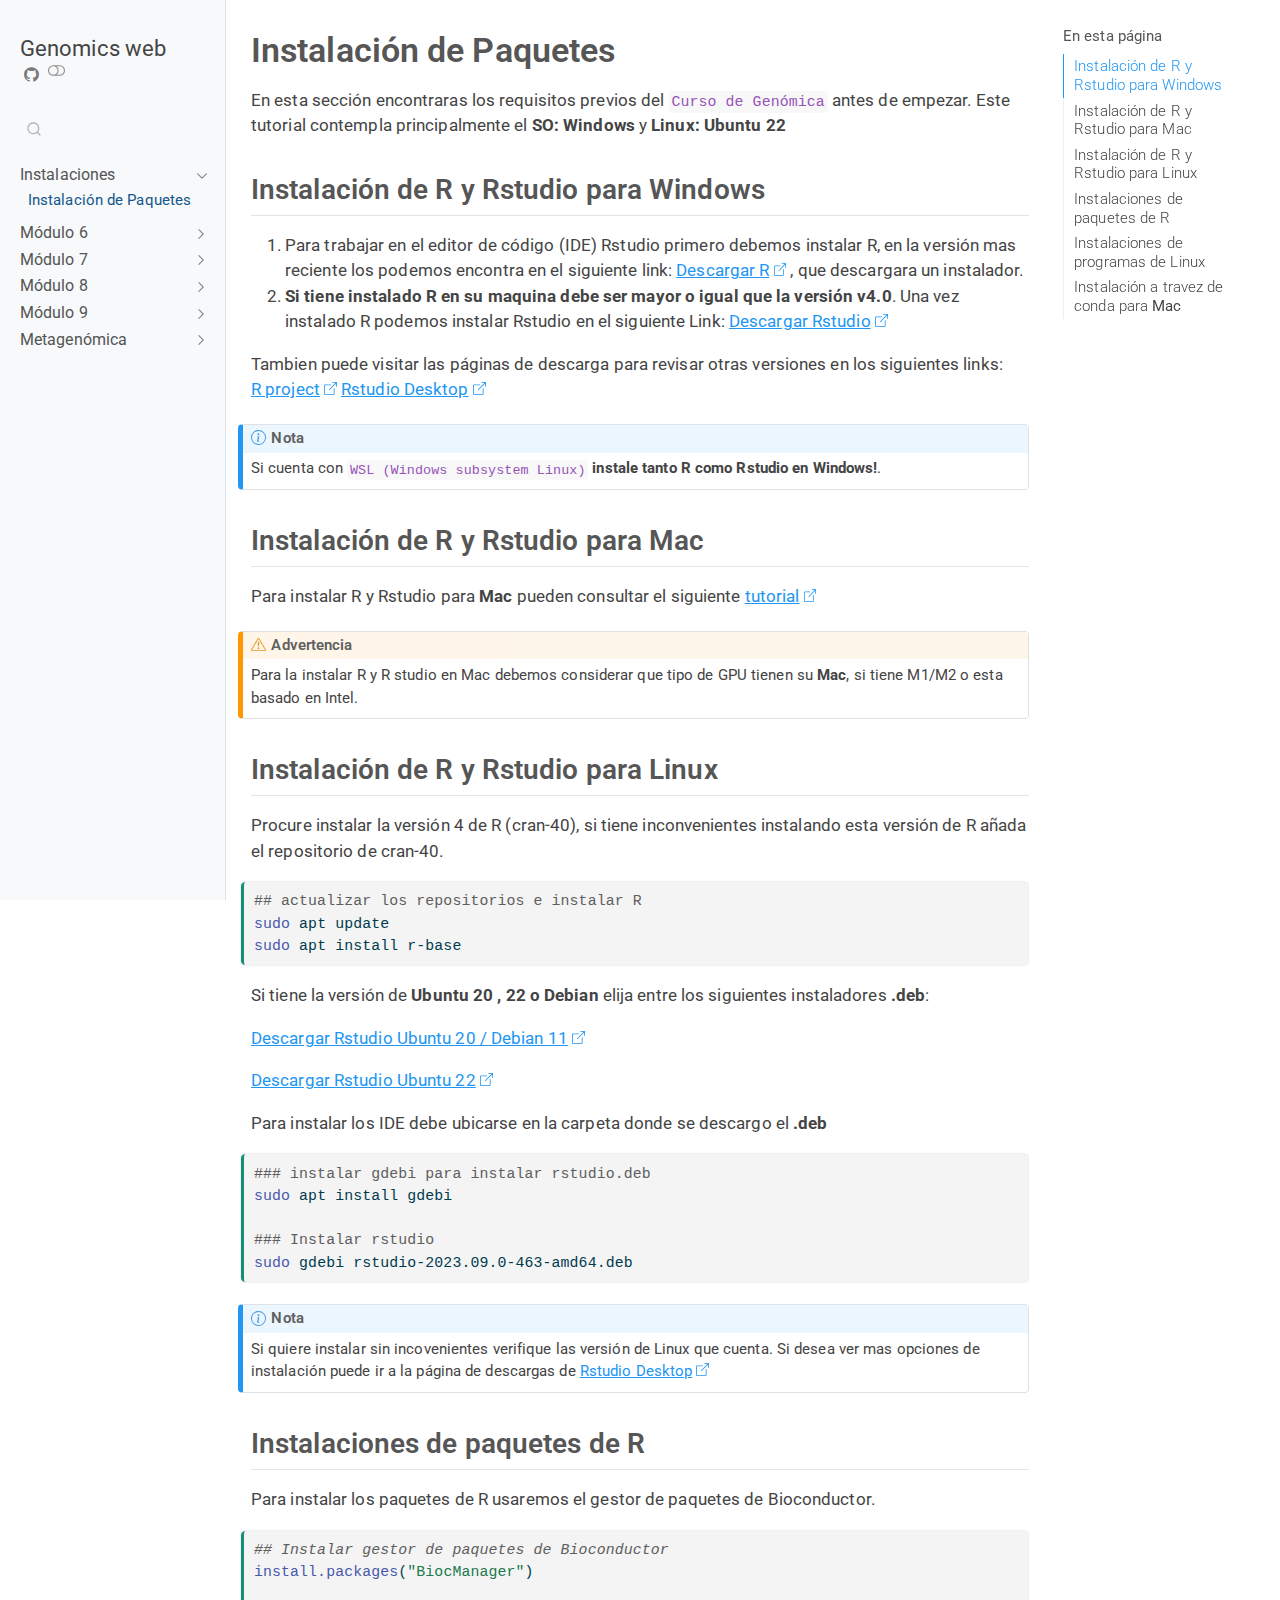
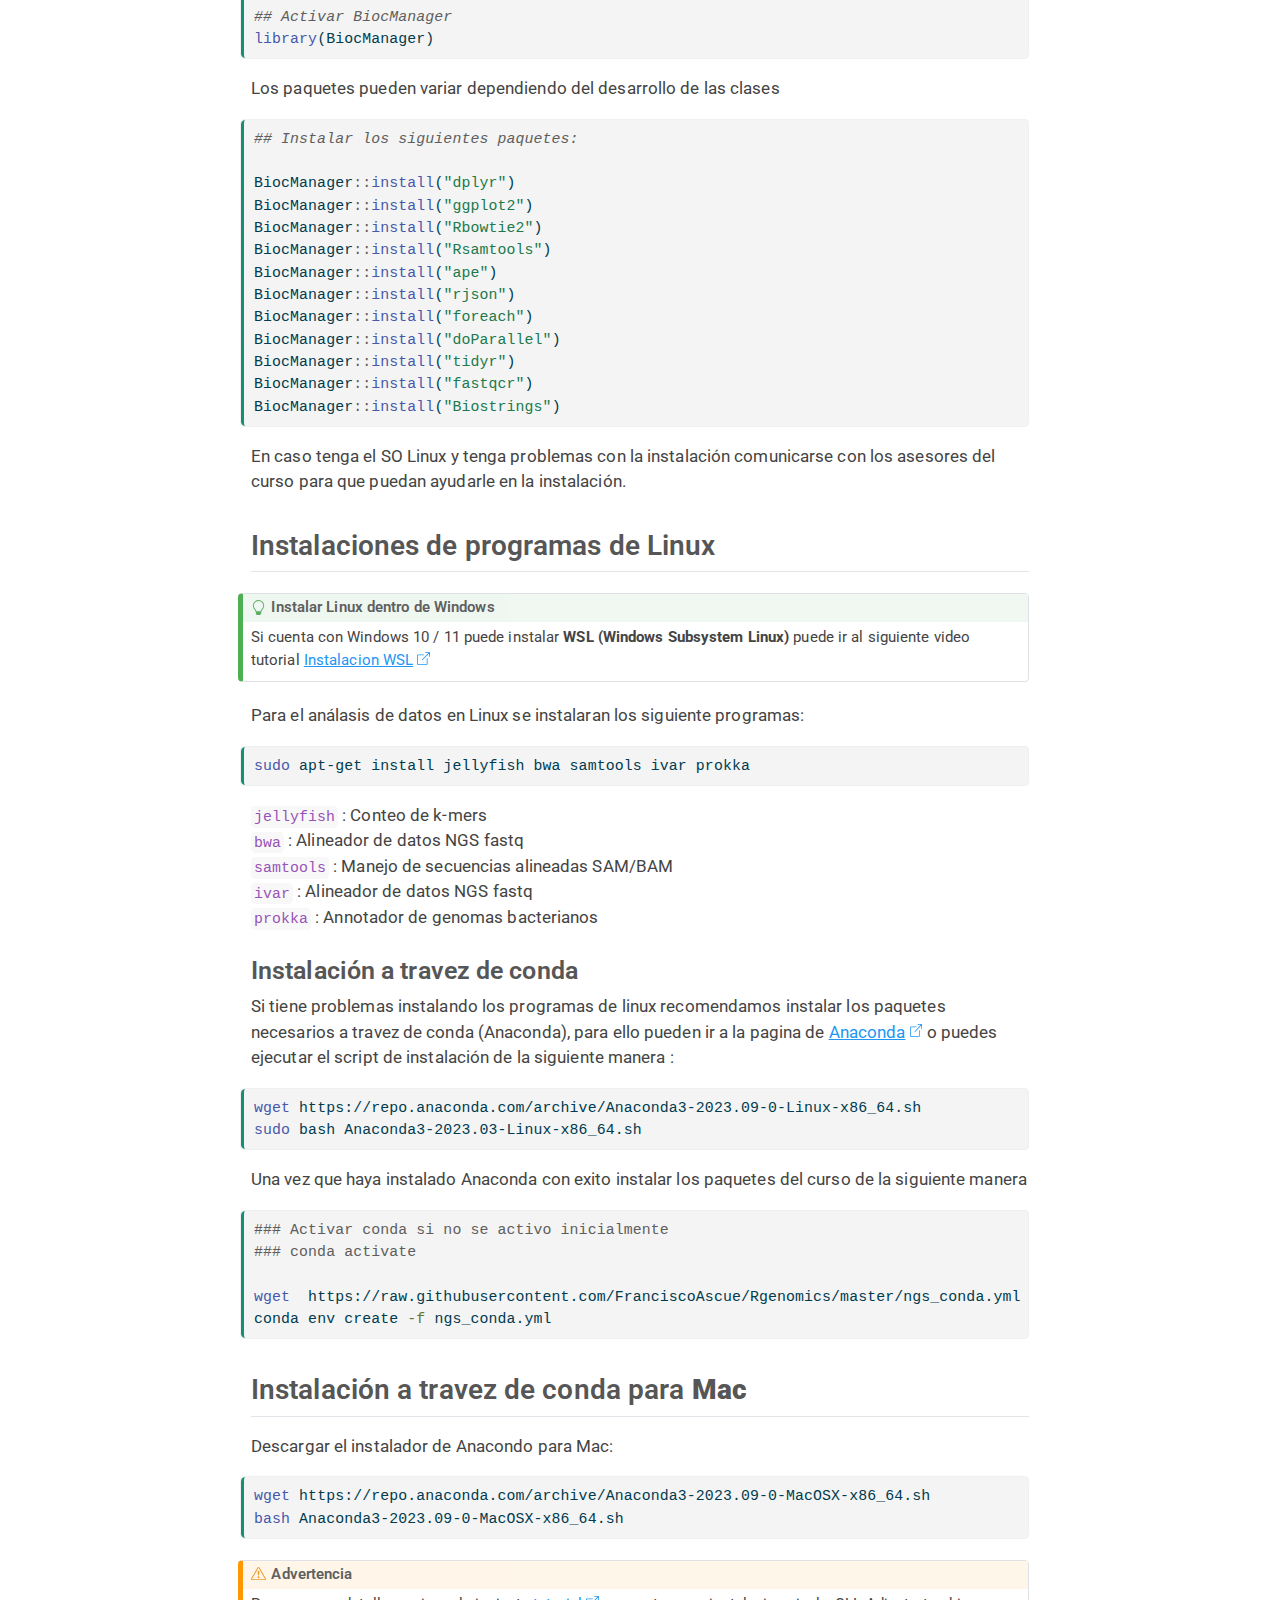
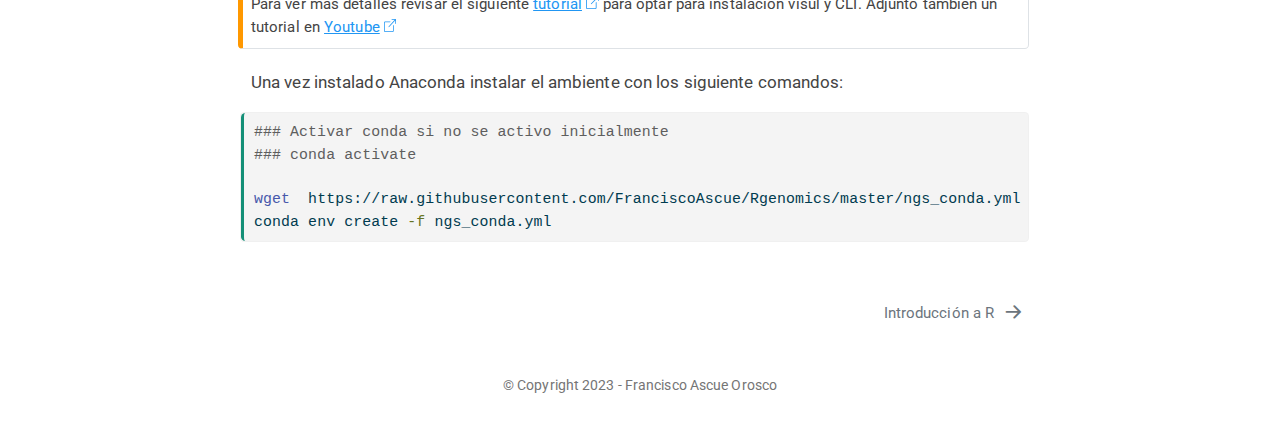
==== commit aa747f59: "Add files via upload" ====
--- a/index.html
+++ b/index.html
@@ -274,12 +274,14 @@
    
   <ul>
   <li><a href="#instalación-de-r-y-rstudio-para-windows" id="toc-instalación-de-r-y-rstudio-para-windows" class="nav-link active" data-scroll-target="#instalación-de-r-y-rstudio-para-windows">Instalación de R y Rstudio para Windows</a></li>
+  <li><a href="#instalación-de-r-y-rstudio-para-mac" id="toc-instalación-de-r-y-rstudio-para-mac" class="nav-link" data-scroll-target="#instalación-de-r-y-rstudio-para-mac">Instalación de R y Rstudio para Mac</a></li>
   <li><a href="#instalación-de-r-y-rstudio-para-linux" id="toc-instalación-de-r-y-rstudio-para-linux" class="nav-link" data-scroll-target="#instalación-de-r-y-rstudio-para-linux">Instalación de R y Rstudio para Linux</a></li>
   <li><a href="#instalaciones-de-paquetes-de-r" id="toc-instalaciones-de-paquetes-de-r" class="nav-link" data-scroll-target="#instalaciones-de-paquetes-de-r">Instalaciones de paquetes de R</a></li>
   <li><a href="#instalaciones-de-programas-de-linux" id="toc-instalaciones-de-programas-de-linux" class="nav-link" data-scroll-target="#instalaciones-de-programas-de-linux">Instalaciones de programas de Linux</a>
   <ul class="collapse">
   <li><a href="#instalación-a-travez-de-conda" id="toc-instalación-a-travez-de-conda" class="nav-link" data-scroll-target="#instalación-a-travez-de-conda">Instalación a travez de conda</a></li>
   </ul></li>
+  <li><a href="#instalación-a-travez-de-conda-para-mac" id="toc-instalación-a-travez-de-conda-para-mac" class="nav-link" data-scroll-target="#instalación-a-travez-de-conda-para-mac">Instalación a travez de conda para <strong>Mac</strong></a></li>
   </ul>
 </nav>
     </div>
@@ -324,6 +326,23 @@
 </div>
 <div class="callout-body-container callout-body">
 <p>Si cuenta con <code>WSL (Windows subsystem Linux)</code> <strong>instale tanto R como Rstudio en Windows!</strong>.</p>
+</div>
+</div>
+</section>
+<section id="instalación-de-r-y-rstudio-para-mac" class="level2">
+<h2 class="anchored" data-anchor-id="instalación-de-r-y-rstudio-para-mac">Instalación de R y Rstudio para Mac</h2>
+<p>Para instalar R y Rstudio para <strong>Mac</strong> pueden consultar el siguiente <a href="https://medium.com/@GalarnykMichael/install-r-and-rstudio-on-mac-e911606ce4f4">tutorial</a></p>
+<div class="callout callout-style-default callout-warning callout-titled" title="Advertencia">
+<div class="callout-header d-flex align-content-center">
+<div class="callout-icon-container">
+<i class="callout-icon"></i>
+</div>
+<div class="callout-title-container flex-fill">
+Advertencia
+</div>
+</div>
+<div class="callout-body-container callout-body">
+<p>Para la instalar R y R studio en Mac debemos considerar que tipo de GPU tienen su <strong>Mac</strong>, si tiene M1/M2 o esta basado en Intel.</p>
 </div>
 </div>
 </section>
@@ -413,9 +432,34 @@
 <span id="cb7-3"><a href="#cb7-3" aria-hidden="true" tabindex="-1"></a></span>
 <span id="cb7-4"><a href="#cb7-4" aria-hidden="true" tabindex="-1"></a><span class="fu">wget</span>  https://raw.githubusercontent.com/FranciscoAscue/Rgenomics/master/ngs_conda.yml</span>
 <span id="cb7-5"><a href="#cb7-5" aria-hidden="true" tabindex="-1"></a><span class="ex">conda</span> env create <span class="at">-f</span> ngs_conda.yml</span></code><button title="Copiar al portapapeles" class="code-copy-button"><i class="bi"></i></button></pre></div>
-
-
 </section>
+</section>
+<section id="instalación-a-travez-de-conda-para-mac" class="level2">
+<h2 class="anchored" data-anchor-id="instalación-a-travez-de-conda-para-mac">Instalación a travez de conda para <strong>Mac</strong></h2>
+<p>Descargar el instalador de Anacondo para Mac:</p>
+<div class="sourceCode" id="cb8"><pre class="sourceCode sh code-with-copy"><code class="sourceCode bash"><span id="cb8-1"><a href="#cb8-1" aria-hidden="true" tabindex="-1"></a><span class="fu">wget</span> https://repo.anaconda.com/archive/Anaconda3-2023.09-0-MacOSX-x86_64.sh</span>
+<span id="cb8-2"><a href="#cb8-2" aria-hidden="true" tabindex="-1"></a><span class="fu">bash</span> Anaconda3-2023.09-0-MacOSX-x86_64.sh</span></code><button title="Copiar al portapapeles" class="code-copy-button"><i class="bi"></i></button></pre></div>
+<div class="callout callout-style-default callout-warning callout-titled" title="Advertencia">
+<div class="callout-header d-flex align-content-center">
+<div class="callout-icon-container">
+<i class="callout-icon"></i>
+</div>
+<div class="callout-title-container flex-fill">
+Advertencia
+</div>
+</div>
+<div class="callout-body-container callout-body">
+<p>Para ver mas detalles revisar el siguiente <a href="https://docs.anaconda.com/free/anaconda/install/mac-os/">tutorial</a> para optar para instalacion visul y CLI. Adjunto tambien un tutorial en <a href="https://www.youtube.com/watch?v=RFeIn2ywxG4">Youtube</a></p>
+</div>
+</div>
+<p>Una vez instalado Anaconda instalar el ambiente con los siguiente comandos:</p>
+<div class="sourceCode" id="cb9"><pre class="sourceCode bash code-with-copy"><code class="sourceCode bash"><span id="cb9-1"><a href="#cb9-1" aria-hidden="true" tabindex="-1"></a><span class="co">### Activar conda si no se activo inicialmente</span></span>
+<span id="cb9-2"><a href="#cb9-2" aria-hidden="true" tabindex="-1"></a><span class="co">### conda activate</span></span>
+<span id="cb9-3"><a href="#cb9-3" aria-hidden="true" tabindex="-1"></a></span>
+<span id="cb9-4"><a href="#cb9-4" aria-hidden="true" tabindex="-1"></a><span class="fu">wget</span>  https://raw.githubusercontent.com/FranciscoAscue/Rgenomics/master/ngs_conda.yml</span>
+<span id="cb9-5"><a href="#cb9-5" aria-hidden="true" tabindex="-1"></a><span class="ex">conda</span> env create <span class="at">-f</span> ngs_conda.yml</span></code><button title="Copiar al portapapeles" class="code-copy-button"><i class="bi"></i></button></pre></div>
+
+
 </section>
 
 <a onclick="window.scrollTo(0, 0); return false;" role="button" id="quarto-back-to-top"><i class="bi bi-arrow-up"></i> Volver arriba</a></main> <!-- /main -->
--- a/site_libs/quarto-html/tippy.css
+++ b/site_libs/quarto-html/tippy.css
@@ -0,0 +1 @@
+.tippy-box[data-animation=fade][data-state=hidden]{opacity:0}[data-tippy-root]{max-width:calc(100vw - 10px)}.tippy-box{position:relative;background-color:#333;color:#fff;border-radius:4px;font-size:14px;line-height:1.4;white-space:normal;outline:0;transition-property:transform,visibility,opacity}.tippy-box[data-placement^=top]>.tippy-arrow{bottom:0}.tippy-box[data-placement^=top]>.tippy-arrow:before{bottom:-7px;left:0;border-width:8px 8px 0;border-top-color:initial;transform-origin:center top}.tippy-box[data-placement^=bottom]>.tippy-arrow{top:0}.tippy-box[data-placement^=bottom]>.tippy-arrow:before{top:-7px;left:0;border-width:0 8px 8px;border-bottom-color:initial;transform-origin:center bottom}.tippy-box[data-placement^=left]>.tippy-arrow{right:0}.tippy-box[data-placement^=left]>.tippy-arrow:before{border-width:8px 0 8px 8px;border-left-color:initial;right:-7px;transform-origin:center left}.tippy-box[data-placement^=right]>.tippy-arrow{left:0}.tippy-box[data-placement^=right]>.tippy-arrow:before{left:-7px;border-width:8px 8px 8px 0;border-right-color:initial;transform-origin:center right}.tippy-box[data-inertia][data-state=visible]{transition-timing-function:cubic-bezier(.54,1.5,.38,1.11)}.tippy-arrow{width:16px;height:16px;color:#333}.tippy-arrow:before{content:"";position:absolute;border-color:transparent;border-style:solid}.tippy-content{position:relative;padding:5px 9px;z-index:1}--- a/site_libs/quarto-html/quarto-syntax-highlighting.css
+++ b/site_libs/quarto-html/quarto-syntax-highlighting.css
@@ -0,0 +1,203 @@
+/* quarto syntax highlight colors */
+:root {
+  --quarto-hl-ot-color: #003B4F;
+  --quarto-hl-at-color: #657422;
+  --quarto-hl-ss-color: #20794D;
+  --quarto-hl-an-color: #5E5E5E;
+  --quarto-hl-fu-color: #4758AB;
+  --quarto-hl-st-color: #20794D;
+  --quarto-hl-cf-color: #003B4F;
+  --quarto-hl-op-color: #5E5E5E;
+  --quarto-hl-er-color: #AD0000;
+  --quarto-hl-bn-color: #AD0000;
+  --quarto-hl-al-color: #AD0000;
+  --quarto-hl-va-color: #111111;
+  --quarto-hl-bu-color: inherit;
+  --quarto-hl-ex-color: inherit;
+  --quarto-hl-pp-color: #AD0000;
+  --quarto-hl-in-color: #5E5E5E;
+  --quarto-hl-vs-color: #20794D;
+  --quarto-hl-wa-color: #5E5E5E;
+  --quarto-hl-do-color: #5E5E5E;
+  --quarto-hl-im-color: #00769E;
+  --quarto-hl-ch-color: #20794D;
+  --quarto-hl-dt-color: #AD0000;
+  --quarto-hl-fl-color: #AD0000;
+  --quarto-hl-co-color: #5E5E5E;
+  --quarto-hl-cv-color: #5E5E5E;
+  --quarto-hl-cn-color: #8f5902;
+  --quarto-hl-sc-color: #5E5E5E;
+  --quarto-hl-dv-color: #AD0000;
+  --quarto-hl-kw-color: #003B4F;
+}
+
+/* other quarto variables */
+:root {
+  --quarto-font-monospace: SFMono-Regular, Menlo, Monaco, Consolas, "Liberation Mono", "Courier New", monospace;
+}
+
+pre > code.sourceCode > span {
+  color: #003B4F;
+}
+
+code span {
+  color: #003B4F;
+}
+
+code.sourceCode > span {
+  color: #003B4F;
+}
+
+div.sourceCode,
+div.sourceCode pre.sourceCode {
+  color: #003B4F;
+}
+
+code span.ot {
+  color: #003B4F;
+  font-style: inherit;
+}
+
+code span.at {
+  color: #657422;
+  font-style: inherit;
+}
+
+code span.ss {
+  color: #20794D;
+  font-style: inherit;
+}
+
+code span.an {
+  color: #5E5E5E;
+  font-style: inherit;
+}
+
+code span.fu {
+  color: #4758AB;
+  font-style: inherit;
+}
+
+code span.st {
+  color: #20794D;
+  font-style: inherit;
+}
+
+code span.cf {
+  color: #003B4F;
+  font-style: inherit;
+}
+
+code span.op {
+  color: #5E5E5E;
+  font-style: inherit;
+}
+
+code span.er {
+  color: #AD0000;
+  font-style: inherit;
+}
+
+code span.bn {
+  color: #AD0000;
+  font-style: inherit;
+}
+
+code span.al {
+  color: #AD0000;
+  font-style: inherit;
+}
+
+code span.va {
+  color: #111111;
+  font-style: inherit;
+}
+
+code span.bu {
+  font-style: inherit;
+}
+
+code span.ex {
+  font-style: inherit;
+}
+
+code span.pp {
+  color: #AD0000;
+  font-style: inherit;
+}
+
+code span.in {
+  color: #5E5E5E;
+  font-style: inherit;
+}
+
+code span.vs {
+  color: #20794D;
+  font-style: inherit;
+}
+
+code span.wa {
+  color: #5E5E5E;
+  font-style: italic;
+}
+
+code span.do {
+  color: #5E5E5E;
+  font-style: italic;
+}
+
+code span.im {
+  color: #00769E;
+  font-style: inherit;
+}
+
+code span.ch {
+  color: #20794D;
+  font-style: inherit;
+}
+
+code span.dt {
+  color: #AD0000;
+  font-style: inherit;
+}
+
+code span.fl {
+  color: #AD0000;
+  font-style: inherit;
+}
+
+code span.co {
+  color: #5E5E5E;
+  font-style: inherit;
+}
+
+code span.cv {
+  color: #5E5E5E;
+  font-style: italic;
+}
+
+code span.cn {
+  color: #8f5902;
+  font-style: inherit;
+}
+
+code span.sc {
+  color: #5E5E5E;
+  font-style: inherit;
+}
+
+code span.dv {
+  color: #AD0000;
+  font-style: inherit;
+}
+
+code span.kw {
+  color: #003B4F;
+  font-style: inherit;
+}
+
+.prevent-inlining {
+  content: "</";
+}
+
+/*# sourceMappingURL=debc5d5d77c3f9108843748ff7464032.css.map */
--- a/site_libs/quarto-html/quarto-syntax-highlighting-dark.css
+++ b/site_libs/quarto-html/quarto-syntax-highlighting-dark.css
@@ -0,0 +1,189 @@
+/* quarto syntax highlight colors */
+:root {
+  --quarto-hl-al-color: #f07178;
+  --quarto-hl-an-color: #d4d0ab;
+  --quarto-hl-at-color: #00e0e0;
+  --quarto-hl-bn-color: #d4d0ab;
+  --quarto-hl-bu-color: #abe338;
+  --quarto-hl-ch-color: #abe338;
+  --quarto-hl-co-color: #f8f8f2;
+  --quarto-hl-cv-color: #ffd700;
+  --quarto-hl-cn-color: #ffd700;
+  --quarto-hl-cf-color: #ffa07a;
+  --quarto-hl-dt-color: #ffa07a;
+  --quarto-hl-dv-color: #d4d0ab;
+  --quarto-hl-do-color: #f8f8f2;
+  --quarto-hl-er-color: #f07178;
+  --quarto-hl-ex-color: #00e0e0;
+  --quarto-hl-fl-color: #d4d0ab;
+  --quarto-hl-fu-color: #ffa07a;
+  --quarto-hl-im-color: #abe338;
+  --quarto-hl-in-color: #d4d0ab;
+  --quarto-hl-kw-color: #ffa07a;
+  --quarto-hl-op-color: #ffa07a;
+  --quarto-hl-ot-color: #00e0e0;
+  --quarto-hl-pp-color: #dcc6e0;
+  --quarto-hl-re-color: #00e0e0;
+  --quarto-hl-sc-color: #abe338;
+  --quarto-hl-ss-color: #abe338;
+  --quarto-hl-st-color: #abe338;
+  --quarto-hl-va-color: #00e0e0;
+  --quarto-hl-vs-color: #abe338;
+  --quarto-hl-wa-color: #dcc6e0;
+}
+
+/* other quarto variables */
+:root {
+  --quarto-font-monospace: SFMono-Regular, Menlo, Monaco, Consolas, "Liberation Mono", "Courier New", monospace;
+}
+
+code span.al {
+  background-color: #2a0f15;
+  font-weight: bold;
+  color: #f07178;
+}
+
+code span.an {
+  color: #d4d0ab;
+}
+
+code span.at {
+  color: #00e0e0;
+}
+
+code span.bn {
+  color: #d4d0ab;
+}
+
+code span.bu {
+  color: #abe338;
+}
+
+code span.ch {
+  color: #abe338;
+}
+
+code span.co {
+  font-style: italic;
+  color: #f8f8f2;
+}
+
+code span.cv {
+  color: #ffd700;
+}
+
+code span.cn {
+  color: #ffd700;
+}
+
+code span.cf {
+  font-weight: bold;
+  color: #ffa07a;
+}
+
+code span.dt {
+  color: #ffa07a;
+}
+
+code span.dv {
+  color: #d4d0ab;
+}
+
+code span.do {
+  color: #f8f8f2;
+}
+
+code span.er {
+  color: #f07178;
+  text-decoration: underline;
+}
+
+code span.ex {
+  font-weight: bold;
+  color: #00e0e0;
+}
+
+code span.fl {
+  color: #d4d0ab;
+}
+
+code span.fu {
+  color: #ffa07a;
+}
+
+code span.im {
+  color: #abe338;
+}
+
+code span.in {
+  color: #d4d0ab;
+}
+
+code span.kw {
+  font-weight: bold;
+  color: #ffa07a;
+}
+
+pre > code.sourceCode > span {
+  color: #f8f8f2;
+}
+
+code span {
+  color: #f8f8f2;
+}
+
+code.sourceCode > span {
+  color: #f8f8f2;
+}
+
+div.sourceCode,
+div.sourceCode pre.sourceCode {
+  color: #f8f8f2;
+}
+
+code span.op {
+  color: #ffa07a;
+}
+
+code span.ot {
+  color: #00e0e0;
+}
+
+code span.pp {
+  color: #dcc6e0;
+}
+
+code span.re {
+  background-color: #f8f8f2;
+  color: #00e0e0;
+}
+
+code span.sc {
+  color: #abe338;
+}
+
+code span.ss {
+  color: #abe338;
+}
+
+code span.st {
+  color: #abe338;
+}
+
+code span.va {
+  color: #00e0e0;
+}
+
+code span.vs {
+  color: #abe338;
+}
+
+code span.wa {
+  color: #dcc6e0;
+}
+
+.prevent-inlining {
+  content: "</";
+}
+
+/*# sourceMappingURL=935a306eefa94366c21e1a970dddb765.css.map */
